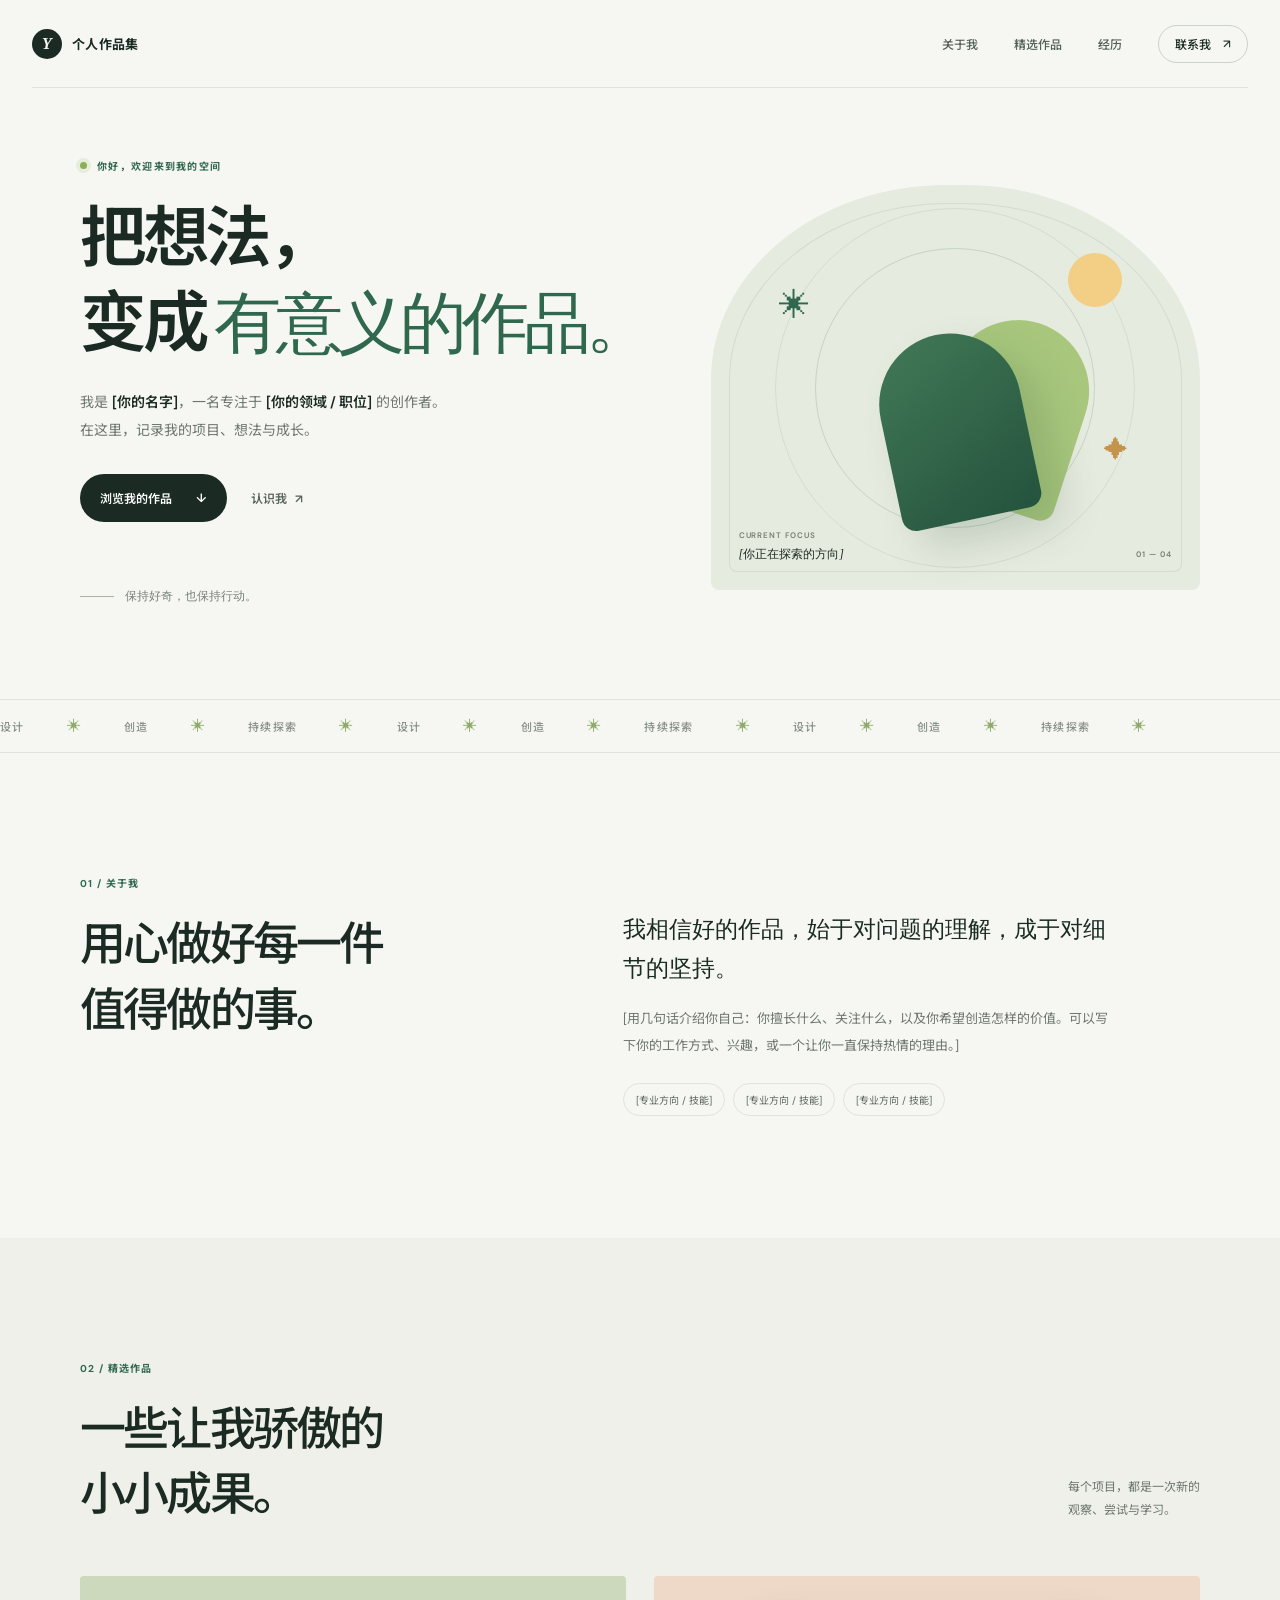
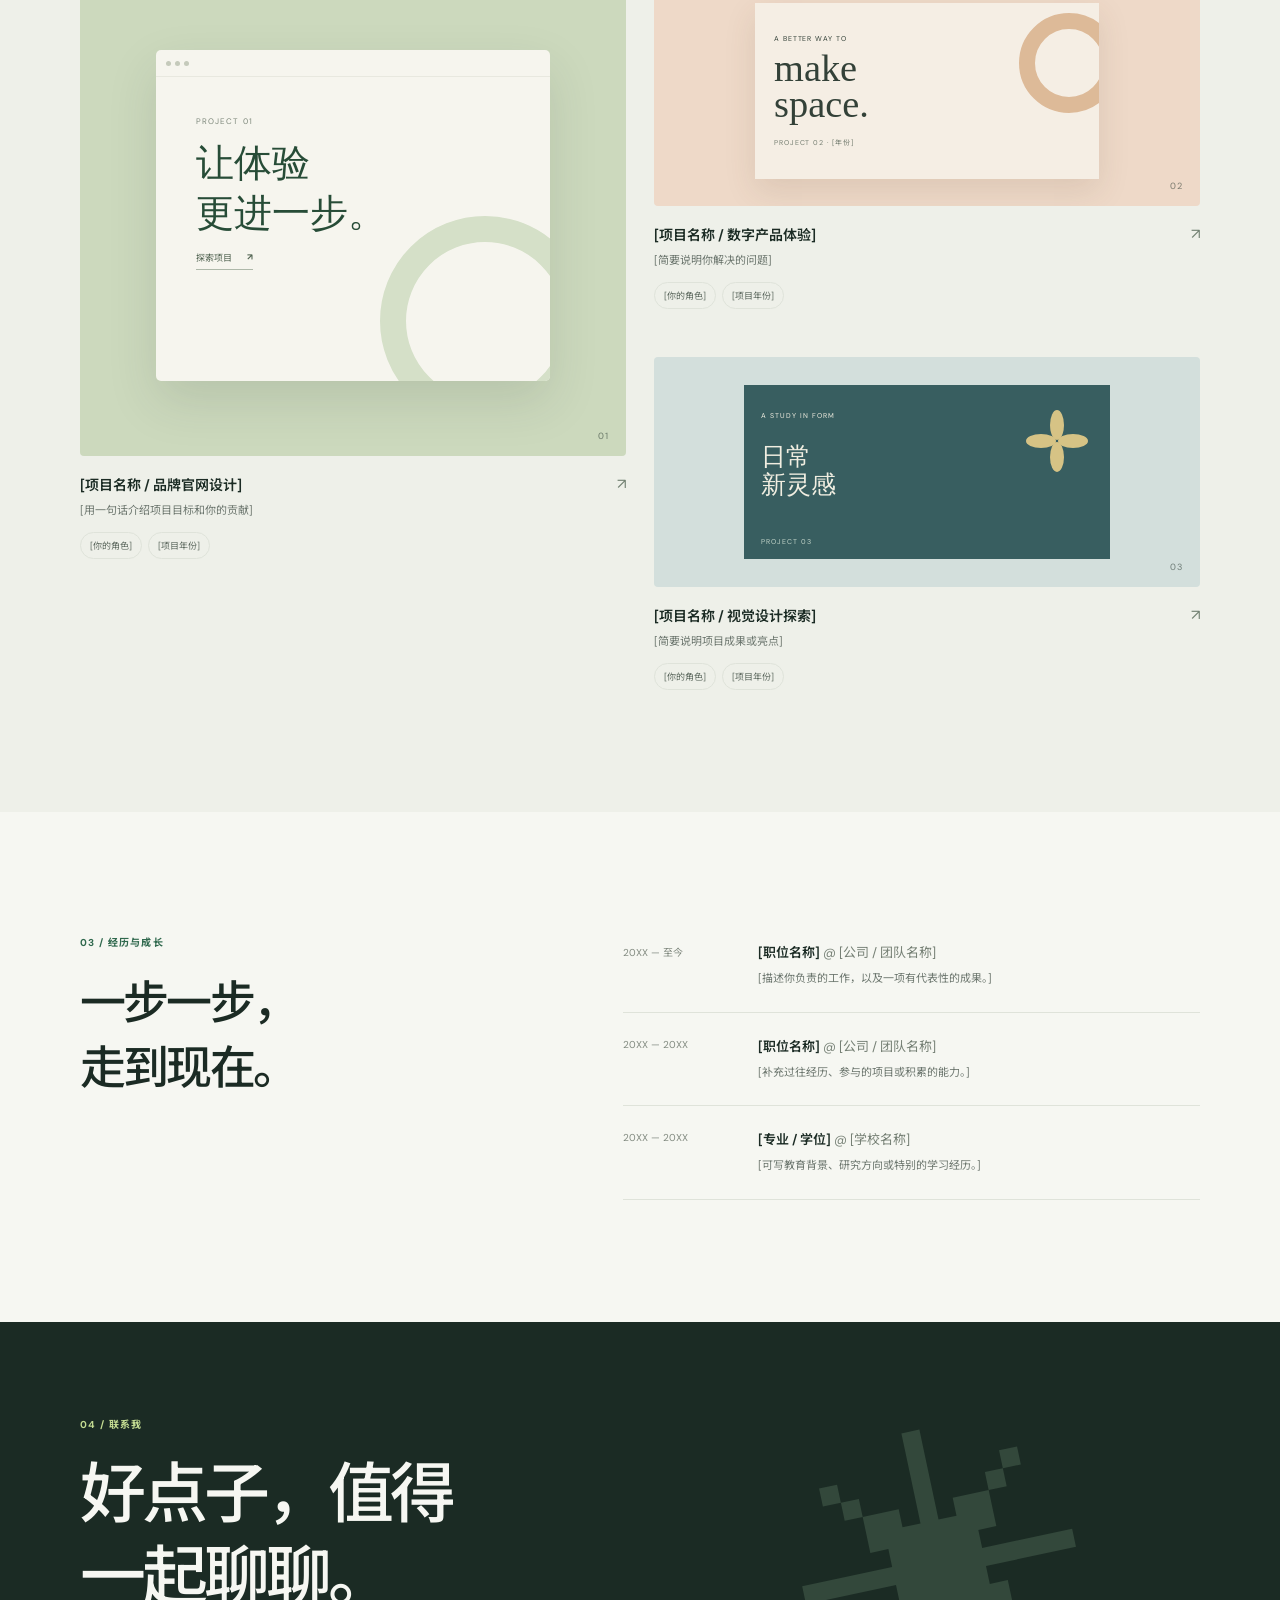
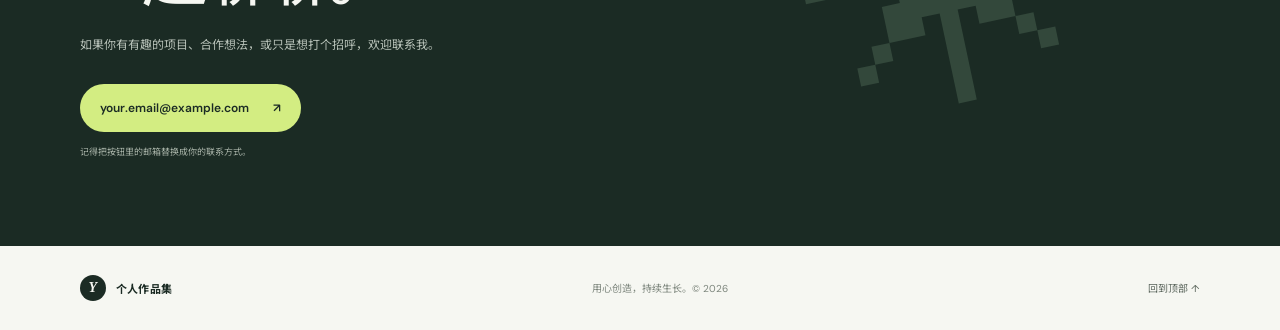
==== index.html @ 2027ef9f "Publish personal website" ====
<!doctype html>
<html lang="zh-CN">
  <head>
    <meta charset="UTF-8" />
    <meta name="viewport" content="width=device-width, initial-scale=1.0" />
    <meta
      name="description"
      content="个人简历与作品集，展示个人介绍、项目经历与联系方式。"
    />
    <meta name="theme-color" content="#f6f7f2" />
    <title>个人简历与作品集</title>
    <link rel="preconnect" href="https://fonts.googleapis.com" />
    <link rel="preconnect" href="https://fonts.gstatic.com" crossorigin />
    <link
      href="https://fonts.googleapis.com/css2?family=DM+Sans:wght@400;500;600;700&family=Noto+Sans+SC:wght@400;500;600;700;800&display=swap"
      rel="stylesheet"
    />
    <link rel="stylesheet" href="styles.css" />
    <script src="script.js" defer></script>
  </head>
  <body>
    <header class="site-header">
      <a class="wordmark" href="#home" aria-label="返回首页">
        <span class="wordmark-icon" aria-hidden="true">Y</span>
        <span>个人作品集</span>
      </a>

      <button
        class="menu-toggle"
        type="button"
        aria-label="打开导航菜单"
        aria-expanded="false"
        aria-controls="site-nav"
      >
        <span></span>
        <span></span>
      </button>

      <nav class="site-nav" id="site-nav" aria-label="主导航">
        <a href="#about">关于我</a>
        <a href="#work">精选作品</a>
        <a href="#experience">经历</a>
        <a class="nav-contact" href="#contact">联系我 <span aria-hidden="true">↗</span></a>
      </nav>
    </header>

    <main>
      <section class="hero section-wrap" id="home">
        <div class="hero-copy">
          <p class="eyebrow"><span class="status-dot"></span> 你好，欢迎来到我的空间</p>
          <h1>把想法，<br />变成 <span class="accent-text">有意义的作品。</span></h1>
          <p class="hero-description">
            我是 <strong>[你的名字]</strong>，一名专注于
            <strong>[你的领域 / 职位]</strong> 的创作者。<br class="desktop-break" />
            在这里，记录我的项目、想法与成长。
          </p>
          <div class="hero-actions">
            <a class="button button-primary" href="#work">
              浏览我的作品 <span aria-hidden="true">↓</span>
            </a>
            <a class="text-link" href="#about">认识我 <span aria-hidden="true">↗</span></a>
          </div>
          <div class="hero-note">
            <span class="note-line" aria-hidden="true"></span>
            <span>保持好奇，也保持行动。</span>
          </div>
        </div>

        <div class="hero-art" aria-label="抽象的绿色几何插画">
          <div class="art-orbit orbit-one"></div>
          <div class="art-orbit orbit-two"></div>
          <div class="art-sun"></div>
          <div class="art-shape shape-back"></div>
          <div class="art-shape shape-front"></div>
          <div class="art-spark spark-one">✳</div>
          <div class="art-spark spark-two">✦</div>
          <div class="art-caption">
            <span class="caption-label">CURRENT FOCUS</span>
            <span>[你正在探索的方向]</span>
          </div>
          <span class="art-index">01 — 04</span>
        </div>
      </section>

      <div class="marquee" aria-label="设计、创造、持续探索">
        <div class="marquee-track" aria-hidden="true">
          <span>设计</span><i>✳</i><span>创造</span><i>✳</i><span>持续探索</span><i>✳</i>
          <span>设计</span><i>✳</i><span>创造</span><i>✳</i><span>持续探索</span><i>✳</i>
          <span>设计</span><i>✳</i><span>创造</span><i>✳</i><span>持续探索</span><i>✳</i>
        </div>
      </div>

      <section class="about section-wrap section-spacing" id="about">
        <div class="section-heading">
          <p class="eyebrow">01 / 关于我</p>
          <h2>用心做好每一件<br />值得做的事。</h2>
        </div>
        <div class="about-content">
          <p class="about-lead">
            我相信好的作品，始于对问题的理解，成于对细节的坚持。
          </p>
          <p class="body-copy">
            [用几句话介绍你自己：你擅长什么、关注什么，以及你希望创造怎样的价值。可以写下你的工作方式、兴趣，或一个让你一直保持热情的理由。]
          </p>
          <div class="tag-list" aria-label="专业方向（请替换为你的技能）">
            <span>[专业方向 / 技能]</span>
            <span>[专业方向 / 技能]</span>
            <span>[专业方向 / 技能]</span>
          </div>
        </div>
      </section>

      <section class="work-section section-spacing" id="work">
        <div class="section-wrap">
          <div class="section-title-row">
            <div class="section-heading">
              <p class="eyebrow">02 / 精选作品</p>
              <h2>一些让我骄傲的<br />小小成果。</h2>
            </div>
            <p class="section-aside">每个项目，都是一次新的<br />观察、尝试与学习。</p>
          </div>

          <div class="project-grid">
            <article class="project-card project-card-large">
              <a class="project-visual visual-green" href="#contact" aria-label="联系我，了解项目一">
                <div class="visual-window">
                  <div class="window-bar"><span></span><span></span><span></span></div>
                  <div class="window-content">
                    <span class="visual-kicker">PROJECT 01</span>
                    <span class="visual-title">让体验<br />更进一步。</span>
                    <span class="visual-cta">探索项目 <b aria-hidden="true">↗</b></span>
                  </div>
                  <div class="visual-circle"></div>
                </div>
                <span class="visual-number">01</span>
              </a>
              <div class="project-info">
                <div>
                  <h3>[项目名称 / 品牌官网设计]</h3>
                  <p>[用一句话介绍项目目标和你的贡献]</p>
                </div>
                <span class="project-arrow" aria-hidden="true">↗</span>
              </div>
              <div class="project-tags"><span>[你的角色]</span><span>[项目年份]</span></div>
            </article>

            <article class="project-card">
              <a class="project-visual visual-peach" href="#contact" aria-label="联系我，了解项目二">
                <div class="poster">
                  <span class="poster-small">A BETTER WAY TO</span>
                  <span class="poster-title">make<br />space.</span>
                  <span class="poster-circle"></span>
                  <span class="poster-footer">PROJECT 02 · [年份]</span>
                </div>
                <span class="visual-number">02</span>
              </a>
              <div class="project-info">
                <div>
                  <h3>[项目名称 / 数字产品体验]</h3>
                  <p>[简要说明你解决的问题]</p>
                </div>
                <span class="project-arrow" aria-hidden="true">↗</span>
              </div>
              <div class="project-tags"><span>[你的角色]</span><span>[项目年份]</span></div>
            </article>

            <article class="project-card">
              <a class="project-visual visual-blue" href="#contact" aria-label="联系我，了解项目三">
                <div class="blue-card">
                  <span class="blue-label">A STUDY IN FORM</span>
                  <div class="blue-flower" aria-hidden="true"><i></i><i></i><i></i><i></i></div>
                  <span class="blue-title">日常<br />新灵感</span>
                  <span class="blue-footer">PROJECT 03</span>
                </div>
                <span class="visual-number">03</span>
              </a>
              <div class="project-info">
                <div>
                  <h3>[项目名称 / 视觉设计探索]</h3>
                  <p>[简要说明项目成果或亮点]</p>
                </div>
                <span class="project-arrow" aria-hidden="true">↗</span>
              </div>
              <div class="project-tags"><span>[你的角色]</span><span>[项目年份]</span></div>
            </article>
          </div>
        </div>
      </section>

      <section class="experience section-wrap section-spacing" id="experience">
        <div class="section-heading">
          <p class="eyebrow">03 / 经历与成长</p>
          <h2>一步一步，<br />走到现在。</h2>
        </div>
        <div class="timeline">
          <article class="timeline-item">
            <span class="timeline-date">20XX — 至今</span>
            <div>
              <h3>[职位名称] <span>@ [公司 / 团队名称]</span></h3>
              <p>[描述你负责的工作，以及一项有代表性的成果。]</p>
            </div>
          </article>
          <article class="timeline-item">
            <span class="timeline-date">20XX — 20XX</span>
            <div>
              <h3>[职位名称] <span>@ [公司 / 团队名称]</span></h3>
              <p>[补充过往经历、参与的项目或积累的能力。]</p>
            </div>
          </article>
          <article class="timeline-item">
            <span class="timeline-date">20XX — 20XX</span>
            <div>
              <h3>[专业 / 学位] <span>@ [学校名称]</span></h3>
              <p>[可写教育背景、研究方向或特别的学习经历。]</p>
            </div>
          </article>
        </div>
      </section>

      <section class="contact-section" id="contact">
        <div class="contact-inner section-wrap">
          <p class="eyebrow">04 / 联系我</p>
          <h2>好点子，值得<br />一起聊聊。</h2>
          <p>如果你有有趣的项目、合作想法，或只是想打个招呼，欢迎联系我。</p>
          <a class="button button-light" href="mailto:your.email@example.com">
            your.email@example.com <span aria-hidden="true">↗</span>
          </a>
          <span class="contact-note">记得把按钮里的邮箱替换成你的联系方式。</span>
          <div class="contact-decoration" aria-hidden="true">✳</div>
        </div>
      </section>
    </main>

    <footer class="site-footer section-wrap">
      <a class="wordmark footer-mark" href="#home">
        <span class="wordmark-icon" aria-hidden="true">Y</span>
        <span>个人作品集</span>
      </a>
      <span>用心创造，持续生长。<span id="current-year"></span></span>
      <a class="back-to-top" href="#home">回到顶部 ↑</a>
    </footer>
  </body>
</html>
---- styles.css ----
:root {
  color-scheme: light;
  --paper: #f6f7f2;
  --ink: #1b2b24;
  --muted: #6d776f;
  --green: #2f684d;
  --lime: #d3ed82;
  --line: #dfe3da;
  --serif: Georgia, "Noto Serif SC", serif;
  font-family: "DM Sans", "Noto Sans SC", sans-serif;
  font-synthesis: none;
  text-rendering: optimizeLegibility;
}

* {
  box-sizing: border-box;
}

html {
  scroll-behavior: smooth;
  scroll-padding-top: 88px;
}

body {
  min-width: 320px;
  margin: 0;
  background: var(--paper);
  color: var(--ink);
}

a {
  color: inherit;
  text-decoration: none;
}

button,
a {
  -webkit-tap-highlight-color: transparent;
}

button:focus-visible,
a:focus-visible {
  outline: 2px solid var(--green);
  outline-offset: 4px;
}

.section-wrap {
  width: min(1120px, calc(100% - 64px));
  margin-inline: auto;
}

.site-header {
  position: relative;
  z-index: 5;
  display: flex;
  width: min(1280px, calc(100% - 64px));
  height: 88px;
  align-items: center;
  justify-content: space-between;
  margin-inline: auto;
  border-bottom: 1px solid var(--line);
}

.wordmark {
  display: inline-flex;
  align-items: center;
  gap: 10px;
  font-size: 13px;
  font-weight: 700;
  letter-spacing: 0.02em;
}

.wordmark-icon {
  display: grid;
  width: 30px;
  height: 30px;
  place-items: center;
  border-radius: 50%;
  background: var(--ink);
  color: var(--paper);
  font-family: Georgia, serif;
  font-size: 16px;
  font-style: italic;
}

.site-nav {
  display: flex;
  align-items: center;
  gap: 36px;
  color: #536057;
  font-size: 12px;
  font-weight: 500;
}

.site-nav a,
.text-link,
.back-to-top {
  transition: color 180ms ease;
}

.site-nav a:hover,
.text-link:hover,
.back-to-top:hover {
  color: var(--green);
}

.site-nav .nav-contact {
  display: inline-flex;
  min-height: 38px;
  align-items: center;
  gap: 12px;
  padding: 0 16px;
  border: 1px solid #cbd2c8;
  border-radius: 30px;
  color: var(--ink);
}

.menu-toggle {
  display: none;
}

.hero {
  display: grid;
  min-height: 585px;
  grid-template-columns: 1.08fr 0.92fr;
  align-items: center;
  gap: 56px;
  padding-block: 70px 82px;
}

.hero-copy {
  padding-bottom: 12px;
}

.eyebrow {
  display: flex;
  align-items: center;
  gap: 10px;
  margin: 0 0 23px;
  color: var(--green);
  font-size: 10px;
  font-weight: 700;
  letter-spacing: 0.13em;
  text-transform: uppercase;
}

.status-dot {
  width: 7px;
  height: 7px;
  border-radius: 50%;
  background: #8caf54;
  box-shadow: 0 0 0 4px #e6edda;
}

h1,
h2,
h3,
p {
  margin-top: 0;
}

.hero h1 {
  margin-bottom: 22px;
  font-size: clamp(42px, 5.2vw, 68px);
  font-weight: 600;
  letter-spacing: -0.065em;
  line-height: 1.28;
}

.accent-text {
  color: var(--green);
  font-family: var(--serif);
  font-weight: 400;
  letter-spacing: -0.075em;
}

.hero-description {
  max-width: 475px;
  margin-bottom: 30px;
  color: var(--muted);
  font-size: 14px;
  line-height: 2;
}

.hero-description strong {
  color: var(--ink);
  font-weight: 600;
}

.hero-actions {
  display: flex;
  align-items: center;
  gap: 24px;
}

.button {
  display: inline-flex;
  min-height: 48px;
  align-items: center;
  justify-content: center;
  gap: 24px;
  padding: 0 20px;
  border-radius: 30px;
  font-size: 12px;
  font-weight: 600;
  transition: transform 180ms ease, background 180ms ease;
}

.button:hover {
  transform: translateY(-2px);
}

.button-primary {
  background: var(--ink);
  color: white;
}

.button-primary:hover {
  background: var(--green);
}

.text-link {
  color: #59645b;
  font-size: 12px;
  font-weight: 600;
}

.text-link span {
  padding-left: 5px;
}

.hero-note {
  display: flex;
  align-items: center;
  gap: 11px;
  margin-top: 66px;
  color: #798279;
  font-family: var(--serif);
  font-size: 12px;
  font-style: italic;
}

.note-line {
  width: 34px;
  height: 1px;
  background: #a7b49e;
}

.hero-art {
  position: relative;
  min-height: 405px;
  overflow: hidden;
  border-radius: 48% 48% 8px 8px;
  background: #e6ebdf;
  isolation: isolate;
}

.hero-art::before {
  position: absolute;
  z-index: -1;
  inset: 18px;
  border: 1px solid rgb(47 104 77 / 11%);
  border-radius: inherit;
  content: "";
}

.art-orbit {
  position: absolute;
  top: 50%;
  left: 50%;
  width: 280px;
  height: 280px;
  border: 1px solid rgb(47 104 77 / 18%);
  border-radius: 50%;
  transform: translate(-50%, -50%);
}

.orbit-two {
  width: 360px;
  height: 360px;
  border-color: rgb(47 104 77 / 10%);
}

.art-sun {
  position: absolute;
  top: 68px;
  right: 78px;
  width: 54px;
  height: 54px;
  border-radius: 50%;
  background: #f3cf86;
}

.art-shape {
  position: absolute;
  bottom: 69px;
  left: 50%;
  width: 142px;
  height: 188px;
  border-radius: 80px 80px 16px 16px;
  transform: translateX(-50%) rotate(-12deg);
}

.shape-back {
  bottom: 83px;
  margin-left: 56px;
  background: #a8c77d;
  transform: translateX(-50%) rotate(18deg);
}

.shape-front {
  background: linear-gradient(150deg, #427957, #24533d);
  box-shadow: 18px 22px 40px rgb(34 73 52 / 18%);
}

.art-spark {
  position: absolute;
  color: var(--green);
  font-size: 31px;
}

.spark-one {
  top: 100px;
  left: 68px;
}

.spark-two {
  right: 72px;
  bottom: 125px;
  color: #c4934c;
  font-size: 24px;
}

.art-caption {
  position: absolute;
  bottom: 27px;
  left: 28px;
  display: grid;
  gap: 6px;
  color: var(--ink);
  font-family: var(--serif);
  font-size: 12px;
  font-style: italic;
}

.caption-label,
.art-index {
  color: #738071;
  font-family: "DM Sans", "Noto Sans SC", sans-serif;
  font-size: 8px;
  font-style: normal;
  font-weight: 600;
  letter-spacing: 0.12em;
}

.art-index {
  position: absolute;
  right: 28px;
  bottom: 31px;
}

.marquee {
  overflow: hidden;
  border-block: 1px solid var(--line);
}

.marquee-track {
  display: flex;
  width: max-content;
  align-items: center;
  gap: 42px;
  padding-block: 17px;
  animation: drift 32s linear infinite;
  color: #879086;
  font-size: 11px;
  font-weight: 500;
  letter-spacing: 0.12em;
}

.marquee-track i {
  color: #8da969;
  font-size: 14px;
  font-style: normal;
}

@keyframes drift {
  to {
    transform: translateX(-33.333%);
  }
}

.section-spacing {
  padding-block: 122px;
}

.about,
.section-title-row,
.experience {
  display: grid;
  grid-template-columns: 0.9fr 1.1fr;
  gap: 70px;
}

.section-heading .eyebrow {
  margin-bottom: 22px;
}

.section-heading h2,
.contact-inner h2 {
  margin-bottom: 0;
  font-size: clamp(32px, 3.8vw, 46px);
  font-weight: 500;
  letter-spacing: -0.06em;
  line-height: 1.42;
}

.about-content {
  padding-top: 35px;
}

.about-lead {
  max-width: 490px;
  margin-bottom: 16px;
  font-family: var(--serif);
  font-size: 23px;
  line-height: 1.7;
}

.body-copy {
  max-width: 490px;
  margin-bottom: 24px;
  color: var(--muted);
  font-size: 13px;
  line-height: 2.1;
}

.tag-list,
.project-tags {
  display: flex;
  flex-wrap: wrap;
  gap: 8px;
}

.tag-list span,
.project-tags span {
  padding: 8px 12px;
  border: 1px solid #dfe3da;
  border-radius: 30px;
  color: #5d695f;
  font-size: 10px;
}

.work-section {
  background: #eef0e9;
}

.section-title-row {
  align-items: end;
  margin-bottom: 48px;
}

.section-aside {
  justify-self: end;
  margin: 0 0 6px;
  color: var(--muted);
  font-size: 12px;
  line-height: 1.9;
}

.project-grid {
  display: grid;
  grid-template-columns: 1fr 1fr;
  gap: 48px 28px;
}

.project-card-large {
  grid-row: span 2;
}

.project-visual {
  position: relative;
  display: grid;
  min-height: 230px;
  overflow: hidden;
  place-items: center;
  border-radius: 4px;
  transition: transform 250ms ease;
}

.project-card-large .project-visual {
  min-height: 480px;
}

.project-visual:hover {
  transform: translateY(-4px);
}

.visual-green {
  background: #ccd9bd;
}

.visual-window {
  position: relative;
  width: 72%;
  height: 69%;
  overflow: hidden;
  border-radius: 5px;
  background: #f6f5ee;
  box-shadow: 0 20px 50px rgb(36 57 43 / 13%);
}

.window-bar {
  display: flex;
  height: 27px;
  align-items: center;
  gap: 4px;
  padding-left: 10px;
  border-bottom: 1px solid #e8e8df;
}

.window-bar span {
  width: 5px;
  height: 5px;
  border-radius: 50%;
  background: #c5cabb;
}

.window-content {
  position: absolute;
  z-index: 1;
  top: 20%;
  left: 10%;
  display: grid;
  gap: 13px;
}

.visual-kicker {
  color: #7e887b;
  font-size: 8px;
  letter-spacing: 0.14em;
}

.visual-title {
  color: #274c37;
  font-family: var(--serif);
  font-size: clamp(25px, 3vw, 40px);
  line-height: 1.28;
}

.visual-cta {
  display: inline-flex;
  width: max-content;
  align-items: center;
  gap: 15px;
  padding-bottom: 5px;
  border-bottom: 1px solid #aeb8a9;
  color: #526452;
  font-size: 9px;
}

.visual-circle {
  position: absolute;
  right: -40px;
  bottom: -45px;
  width: 210px;
  height: 210px;
  border: 26px solid #d5e0c8;
  border-radius: 50%;
}

.visual-number {
  position: absolute;
  right: 17px;
  bottom: 14px;
  color: rgb(27 43 36 / 55%);
  font-size: 9px;
  letter-spacing: 0.1em;
}

.visual-peach {
  background: #eed9c8;
}

.poster {
  position: relative;
  display: flex;
  width: 63%;
  min-height: 176px;
  flex-direction: column;
  justify-content: center;
  overflow: hidden;
  padding: 19px;
  background: #f5eee4;
  color: #334138;
  box-shadow: 0 12px 30px rgb(91 64 40 / 12%);
}

.poster-small,
.poster-footer {
  z-index: 1;
  font-size: 7px;
  letter-spacing: 0.13em;
}

.poster-title {
  z-index: 1;
  margin-top: 8px;
  font-family: var(--serif);
  font-size: clamp(28px, 3vw, 40px);
  line-height: 0.92;
}

.poster-footer {
  margin-top: 15px;
  color: #747d70;
}

.poster-circle {
  position: absolute;
  top: 10px;
  right: -20px;
  width: 100px;
  height: 100px;
  border: 16px solid #d6aa81;
  border-radius: 50%;
  opacity: 0.76;
}

.visual-blue {
  background: #d3dfdc;
}

.blue-card {
  position: relative;
  width: 67%;
  min-height: 174px;
  overflow: hidden;
  padding: 17px;
  background: #385e60;
  color: #f1eee1;
}

.blue-label,
.blue-footer {
  position: relative;
  z-index: 1;
  font-size: 7px;
  letter-spacing: 0.14em;
}

.blue-title {
  position: relative;
  z-index: 1;
  display: block;
  margin-top: 20px;
  font-family: var(--serif);
  font-size: 25px;
  line-height: 1.14;
}

.blue-footer {
  position: absolute;
  bottom: 13px;
  left: 17px;
  color: #c3d5ca;
}

.blue-flower {
  position: absolute;
  top: 25px;
  right: 22px;
  width: 62px;
  height: 62px;
  animation: turn 25s linear infinite;
}

.blue-flower i {
  position: absolute;
  top: 0;
  left: 24px;
  width: 14px;
  height: 30px;
  border-radius: 50%;
  background: #d6c385;
  transform-origin: 7px 31px;
}

.blue-flower i:nth-child(2) {
  transform: rotate(90deg);
}

.blue-flower i:nth-child(3) {
  transform: rotate(180deg);
}

.blue-flower i:nth-child(4) {
  transform: rotate(270deg);
}

@keyframes turn {
  to {
    transform: rotate(360deg);
  }
}

.project-info {
  display: flex;
  align-items: flex-start;
  justify-content: space-between;
  gap: 18px;
  padding-top: 18px;
}

.project-info h3 {
  margin-bottom: 7px;
  font-size: 14px;
  font-weight: 600;
}

.project-info p {
  margin-bottom: 0;
  color: var(--muted);
  font-size: 11px;
}

.project-arrow {
  color: #718071;
  font-size: 15px;
}

.project-tags {
  gap: 6px;
  margin-top: 15px;
}

.project-tags span {
  padding: 6px 9px;
  font-size: 9px;
}

.experience {
  align-items: start;
}

.timeline {
  padding-top: 8px;
}

.timeline-item {
  display: grid;
  grid-template-columns: 115px 1fr;
  gap: 20px;
  padding: 23px 0;
  border-bottom: 1px solid var(--line);
}

.timeline-item:first-child {
  padding-top: 0;
}

.timeline-date {
  padding-top: 2px;
  color: #80897f;
  font-size: 10px;
}

.timeline-item h3 {
  margin-bottom: 8px;
  font-size: 13px;
  font-weight: 600;
}

.timeline-item h3 span {
  color: #768075;
  font-weight: 400;
}

.timeline-item p {
  margin-bottom: 0;
  color: var(--muted);
  font-size: 11px;
  line-height: 1.8;
}

.contact-section {
  overflow: hidden;
  background: var(--ink);
  color: #f6f7f2;
}

.contact-inner {
  position: relative;
  padding-block: 94px 88px;
}

.contact-inner .eyebrow {
  color: #c4dc92;
}

.contact-inner h2 {
  margin-bottom: 16px;
  font-size: clamp(42px, 5.5vw, 66px);
  line-height: 1.25;
}

.contact-inner > p:not(.eyebrow) {
  margin-bottom: 27px;
  color: #b6c0b7;
  font-size: 12px;
  line-height: 1.8;
}

.button-light {
  background: var(--lime);
  color: var(--ink);
}

.button-light:hover {
  background: #e0f2a4;
}

.contact-note {
  display: block;
  margin-top: 13px;
  color: #a7b2a7;
  font-size: 9px;
}

.contact-decoration {
  position: absolute;
  top: 50%;
  right: 9%;
  color: #33483b;
  font-size: clamp(150px, 23vw, 300px);
  line-height: 1;
  transform: translateY(-50%) rotate(-12deg);
}

.site-footer {
  display: flex;
  min-height: 84px;
  align-items: center;
  justify-content: space-between;
  gap: 18px;
  color: #7c857c;
  font-size: 10px;
}

.footer-mark {
  color: var(--ink);
  font-size: 11px;
}

.footer-mark .wordmark-icon {
  width: 26px;
  height: 26px;
  font-size: 14px;
}

.back-to-top {
  color: #59645b;
}

@media (max-width: 800px) {
  .section-wrap {
    width: min(100% - 48px, 620px);
  }

  .site-header {
    width: calc(100% - 48px);
    height: 72px;
  }

  .site-nav {
    gap: 20px;
  }

  .hero {
    min-height: 500px;
    grid-template-columns: 1fr 0.78fr;
    gap: 25px;
    padding-block: 60px;
  }

  .hero-art {
    min-height: 340px;
  }

  .art-shape {
    bottom: 65px;
    width: 110px;
    height: 150px;
  }

  .shape-back {
    bottom: 78px;
  }

  .art-sun {
    top: 65px;
    right: 42px;
    width: 42px;
    height: 42px;
  }

  .about,
  .section-title-row,
  .experience {
    gap: 40px;
  }

  .section-spacing {
    padding-block: 90px;
  }

  .project-grid {
    gap: 36px 20px;
  }

  .project-card-large .project-visual {
    min-height: 400px;
  }

  .timeline-item {
    grid-template-columns: 93px 1fr;
    gap: 14px;
  }
}

@media (max-width: 600px) {
  html {
    scroll-padding-top: 72px;
  }

  .section-wrap {
    width: calc(100% - 40px);
  }

  .site-header {
    width: calc(100% - 40px);
    height: 68px;
  }

  .menu-toggle {
    display: grid;
    width: 42px;
    height: 42px;
    align-content: center;
    justify-items: center;
    gap: 5px;
    border: 1px solid var(--line);
    border-radius: 50%;
    background: transparent;
    cursor: pointer;
  }

  .menu-toggle span {
    width: 15px;
    height: 1px;
    background: var(--ink);
    transition: transform 180ms ease;
  }

  .menu-toggle[aria-expanded="true"] span:first-child {
    transform: translateY(3px) rotate(45deg);
  }

  .menu-toggle[aria-expanded="true"] span:last-child {
    transform: translateY(-3px) rotate(-45deg);
  }

  .site-nav {
    position: absolute;
    top: 58px;
    right: 0;
    left: 0;
    display: none;
    align-items: stretch;
    gap: 0;
    padding: 8px 16px;
    border: 1px solid var(--line);
    border-radius: 12px;
    background: var(--paper);
    box-shadow: 0 12px 24px rgb(27 43 36 / 8%);
  }

  .site-nav.is-open {
    display: grid;
  }

  .site-nav a {
    padding: 13px 4px;
  }

  .site-nav .nav-contact {
    justify-content: space-between;
    margin: 5px 0;
    padding: 10px 12px;
  }

  .hero {
    grid-template-columns: 1fr;
    gap: 36px;
    padding-block: 62px 56px;
  }

  .hero h1 {
    font-size: clamp(42px, 12vw, 58px);
  }

  .hero-description {
    font-size: 13px;
  }

  .desktop-break {
    display: none;
  }

  .hero-note {
    margin-top: 38px;
  }

  .hero-art {
    min-height: 350px;
  }

  .art-shape {
    width: 120px;
    height: 160px;
  }

  .marquee-track {
    gap: 25px;
    padding-block: 15px;
  }

  .section-spacing {
    padding-block: 74px;
  }

  .about,
  .section-title-row,
  .experience {
    grid-template-columns: 1fr;
    gap: 28px;
  }

  .section-heading h2 {
    font-size: 37px;
  }

  .about-content {
    padding-top: 0;
  }

  .about-lead {
    font-size: 20px;
  }

  .section-title-row {
    align-items: start;
    margin-bottom: 34px;
  }

  .section-aside {
    justify-self: start;
    margin-top: -14px;
  }

  .project-grid {
    grid-template-columns: 1fr;
    gap: 34px;
  }

  .project-card-large {
    grid-row: auto;
  }

  .project-visual,
  .project-card-large .project-visual {
    min-height: 280px;
  }

  .visual-window {
    width: 75%;
    height: 72%;
  }

  .visual-title {
    font-size: 34px;
  }

  .poster {
    width: 58%;
    min-height: 210px;
  }

  .poster-title {
    font-size: 42px;
  }

  .blue-card {
    width: 65%;
    min-height: 205px;
  }

  .blue-title {
    font-size: 30px;
  }

  .experience {
    gap: 34px;
  }

  .timeline-item {
    grid-template-columns: 1fr;
    gap: 9px;
    padding-block: 18px;
  }

  .timeline-item:first-child {
    padding-top: 0;
  }

  .contact-inner {
    padding-block: 76px;
  }

  .contact-decoration {
    top: auto;
    right: -10px;
    bottom: 1px;
    font-size: 160px;
    transform: none;
  }

  .contact-inner > p:not(.eyebrow) {
    max-width: 300px;
  }

  .site-footer {
    min-height: 100px;
    flex-wrap: wrap;
    justify-content: space-between;
    padding-block: 18px;
  }

  .site-footer > span {
    order: 1;
    width: 100%;
  }
}

@media (prefers-reduced-motion: reduce) {
  *,
  *::before,
  *::after {
    scroll-behavior: auto !important;
    animation-duration: 0.01ms !important;
    animation-iteration-count: 1 !important;
    transition-duration: 0.01ms !important;
  }
}
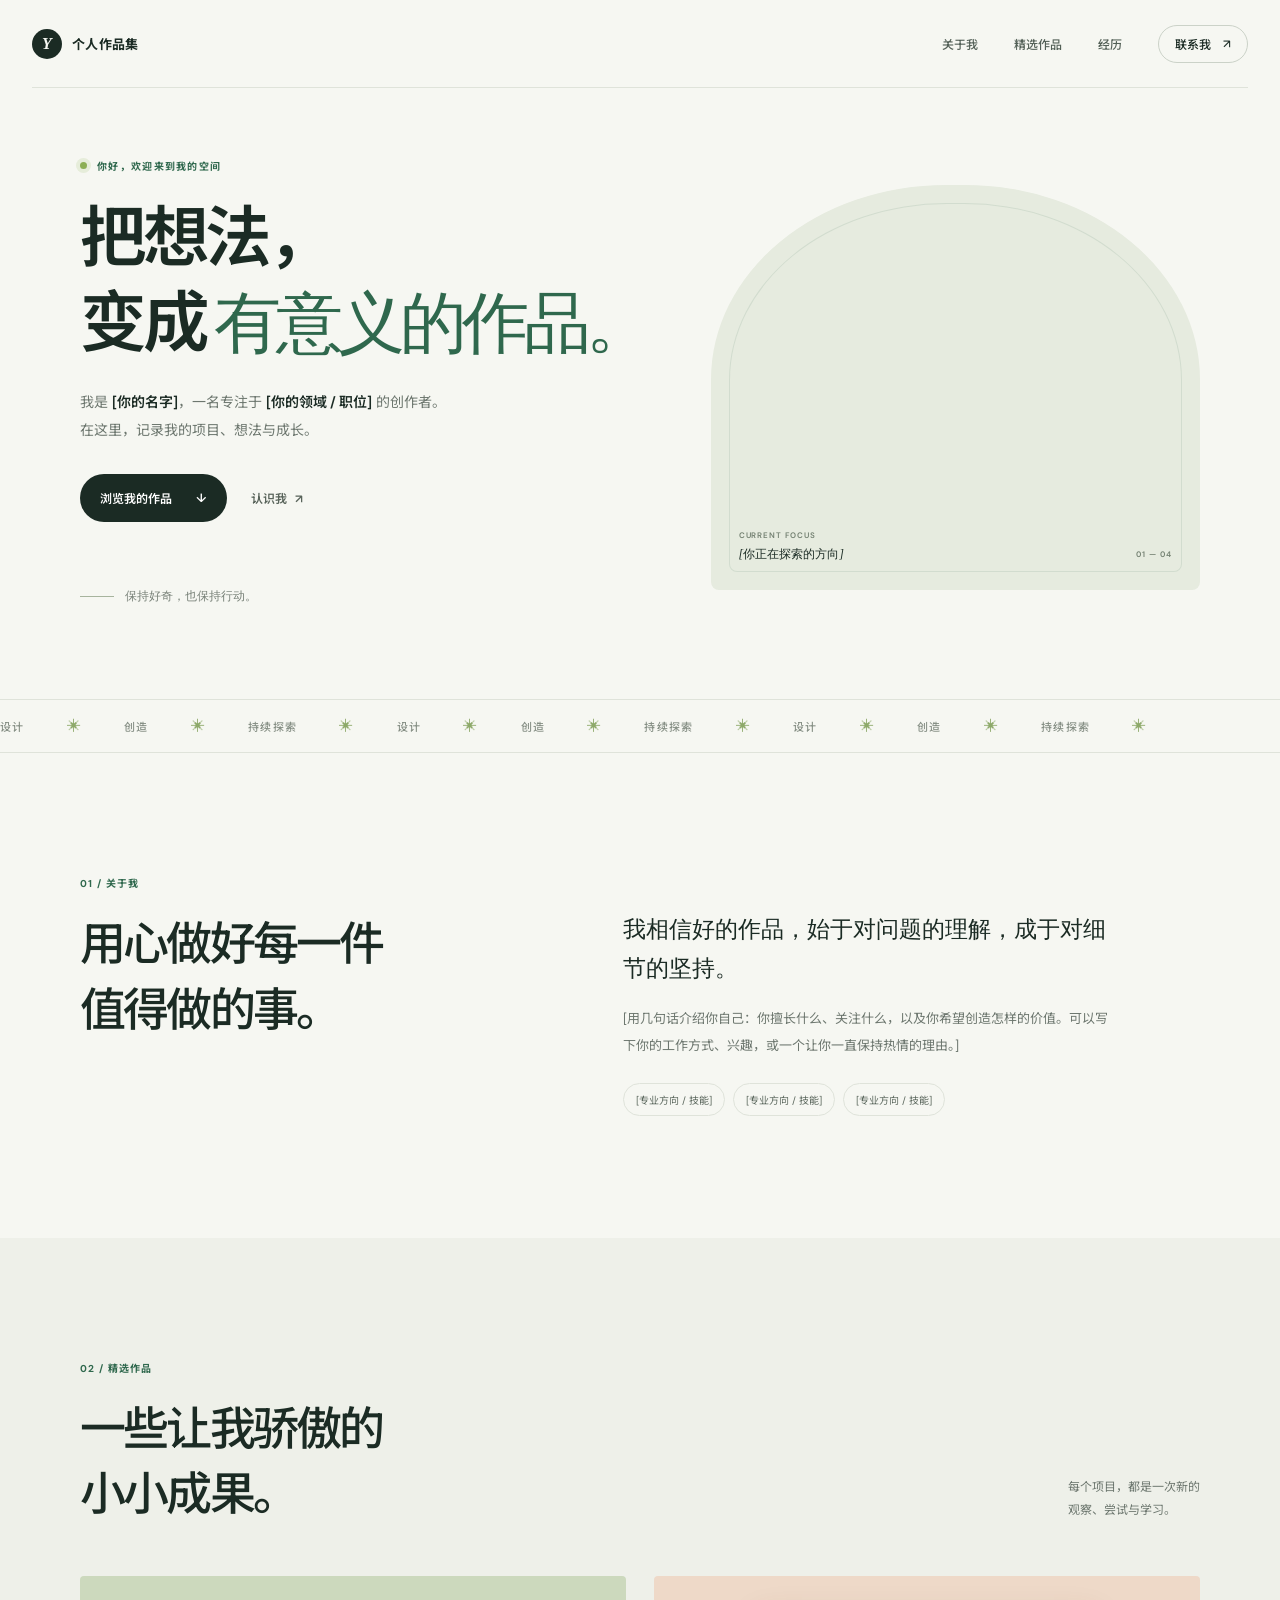
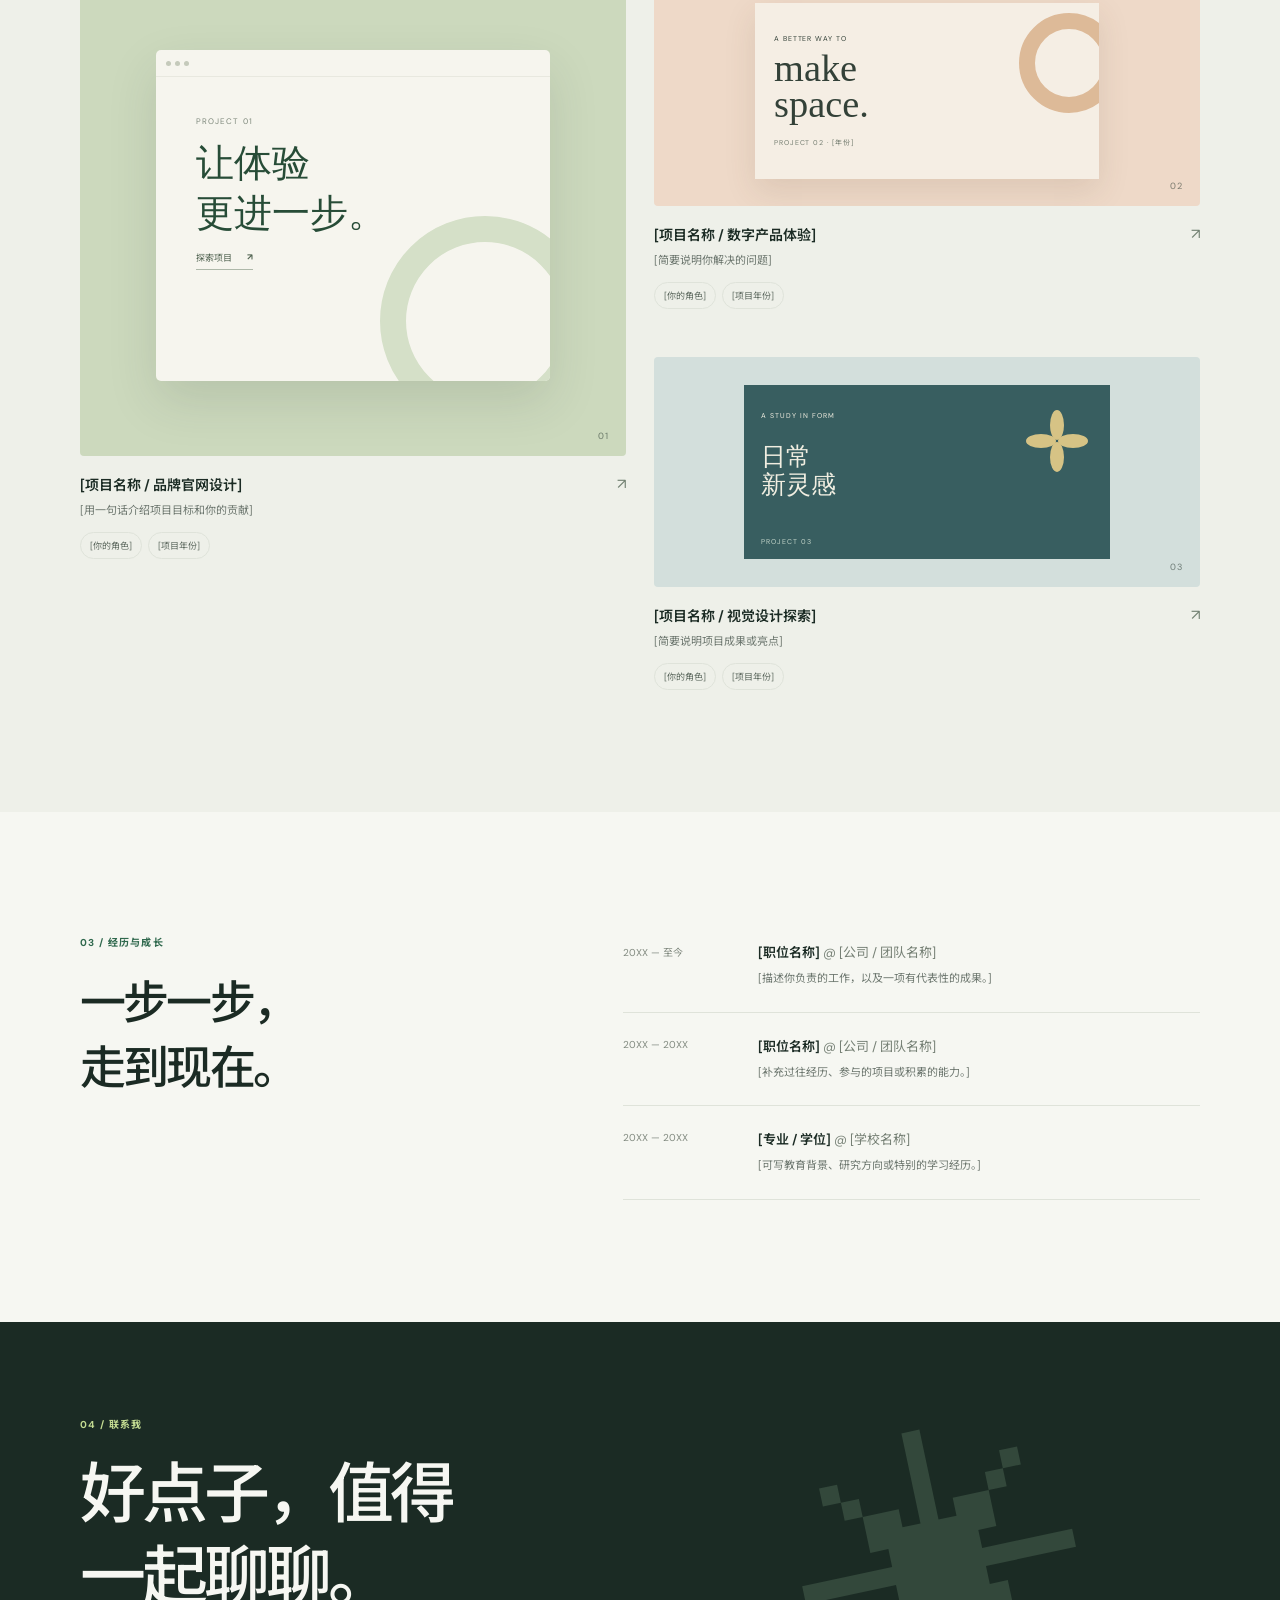
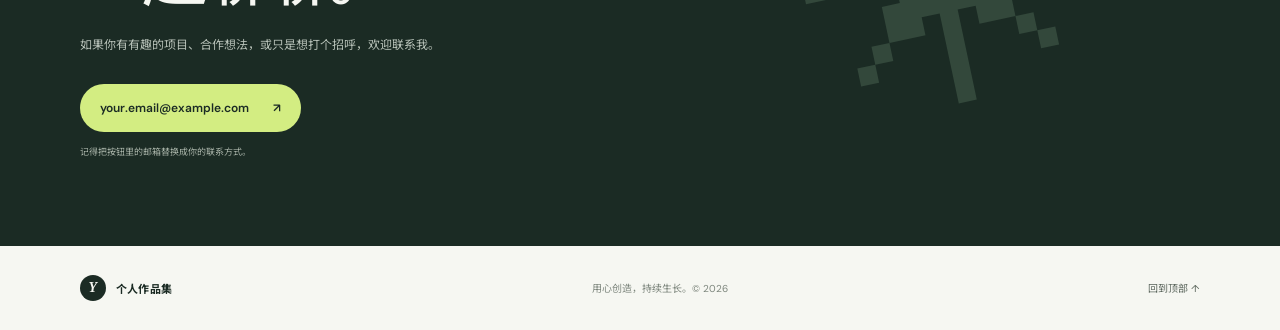
==== commit 5e4b10f8: "Refresh portfolio visual design" ====
--- a/index.html
+++ b/index.html
@@ -7,7 +7,7 @@
       name="description"
       content="个人简历与作品集，展示个人介绍、项目经历与联系方式。"
     />
-    <meta name="theme-color" content="#f6f7f2" />
+    <meta name="theme-color" content="#000000" />
     <title>个人简历与作品集</title>
     <link rel="preconnect" href="https://fonts.googleapis.com" />
     <link rel="preconnect" href="https://fonts.gstatic.com" crossorigin />
@@ -66,14 +66,9 @@
           </div>
         </div>
 
-        <div class="hero-art" aria-label="抽象的绿色几何插画">
-          <div class="art-orbit orbit-one"></div>
-          <div class="art-orbit orbit-two"></div>
-          <div class="art-sun"></div>
-          <div class="art-shape shape-back"></div>
-          <div class="art-shape shape-front"></div>
-          <div class="art-spark spark-one">✳</div>
-          <div class="art-spark spark-two">✦</div>
+        <div class="hero-art" aria-label="由彩色粒子组成的抽象星云">
+          <canvas id="constellation-canvas" aria-hidden="true"></canvas>
+          <div class="art-glow" aria-hidden="true"></div>
           <div class="art-caption">
             <span class="caption-label">CURRENT FOCUS</span>
             <span>[你正在探索的方向]</span>
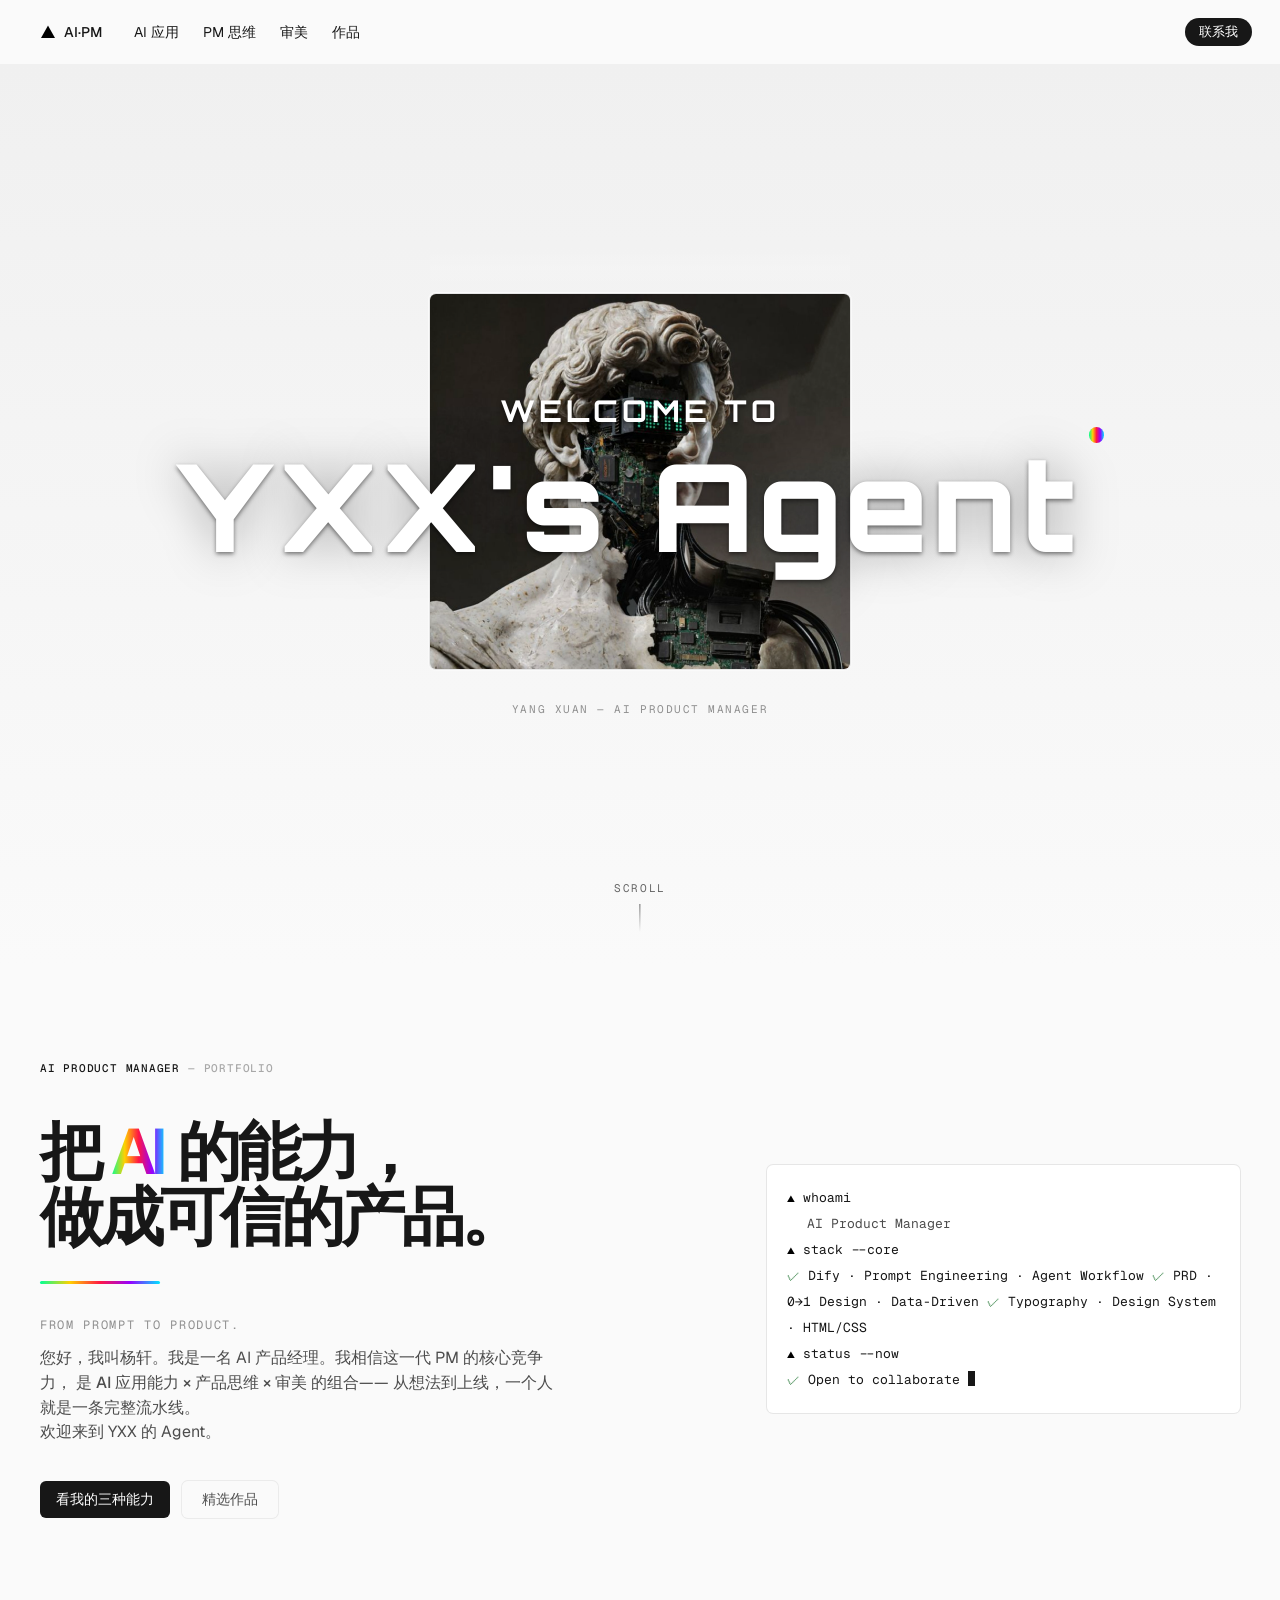
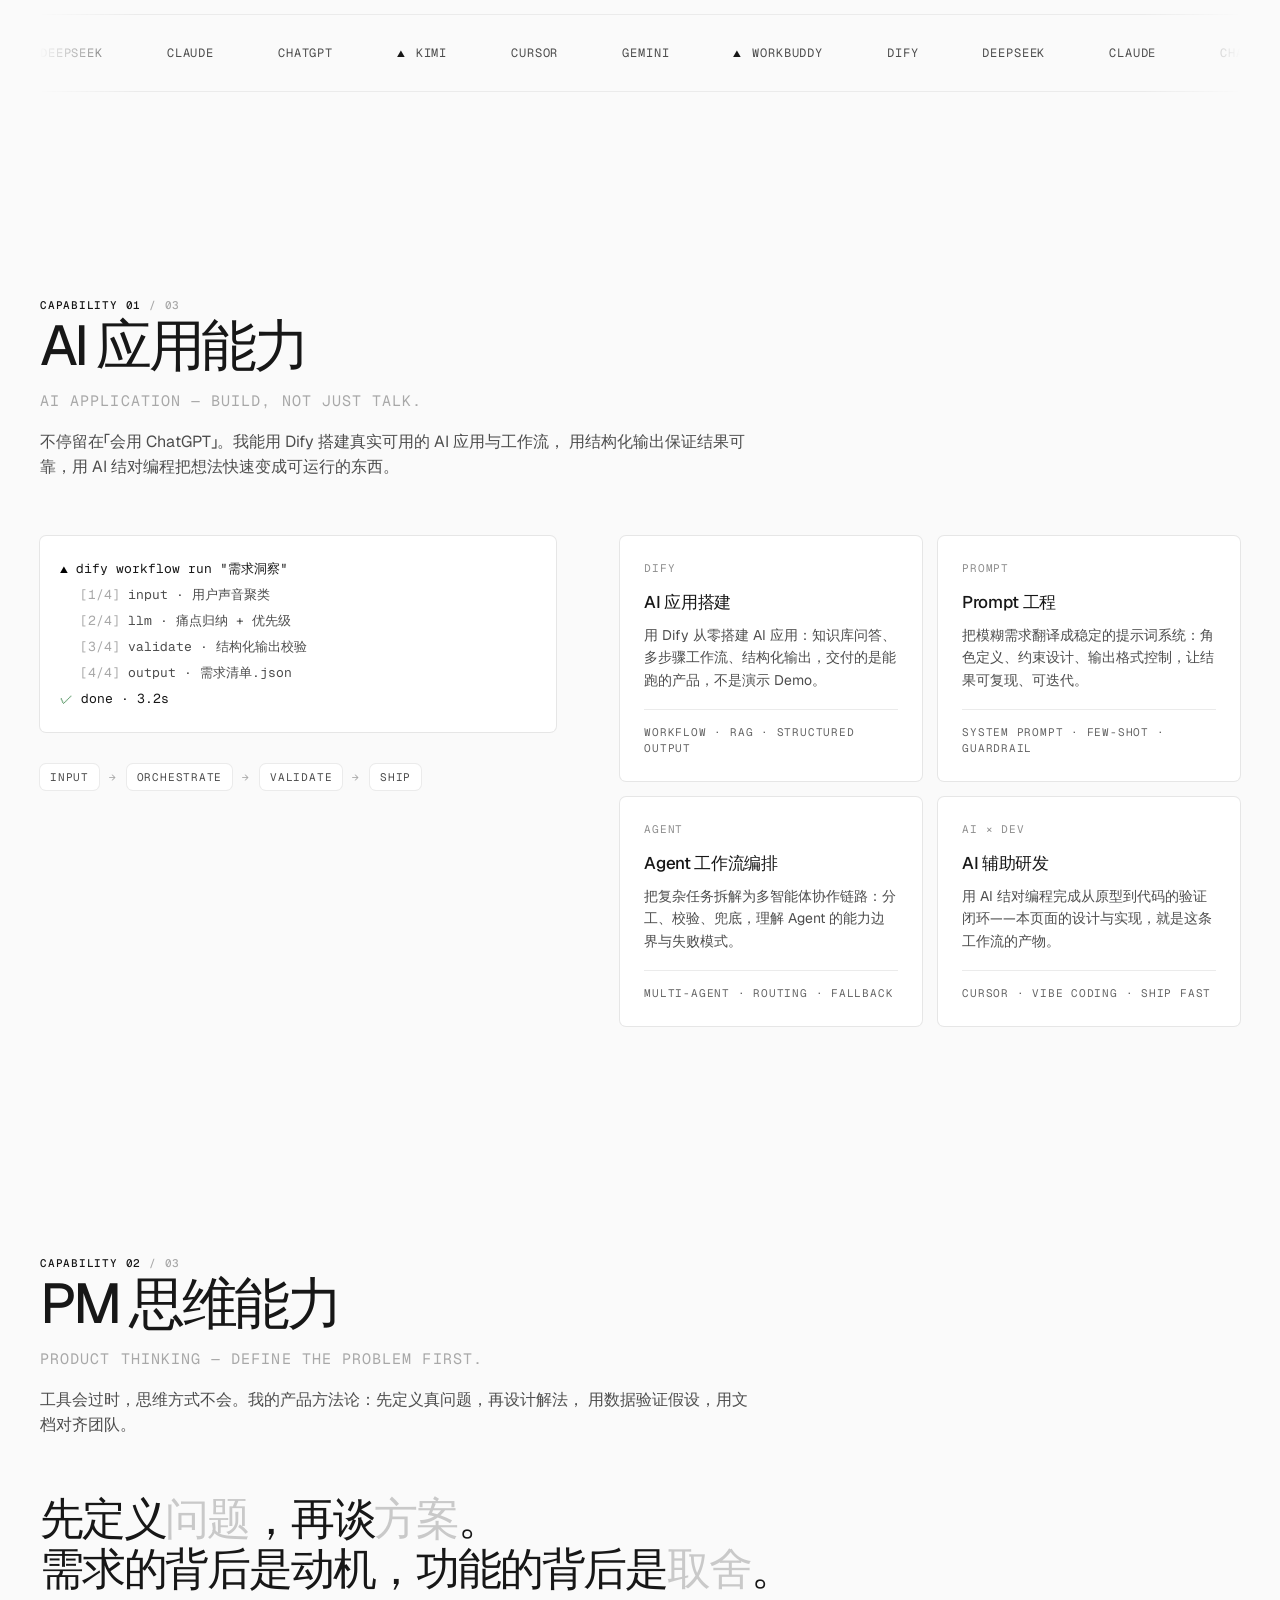
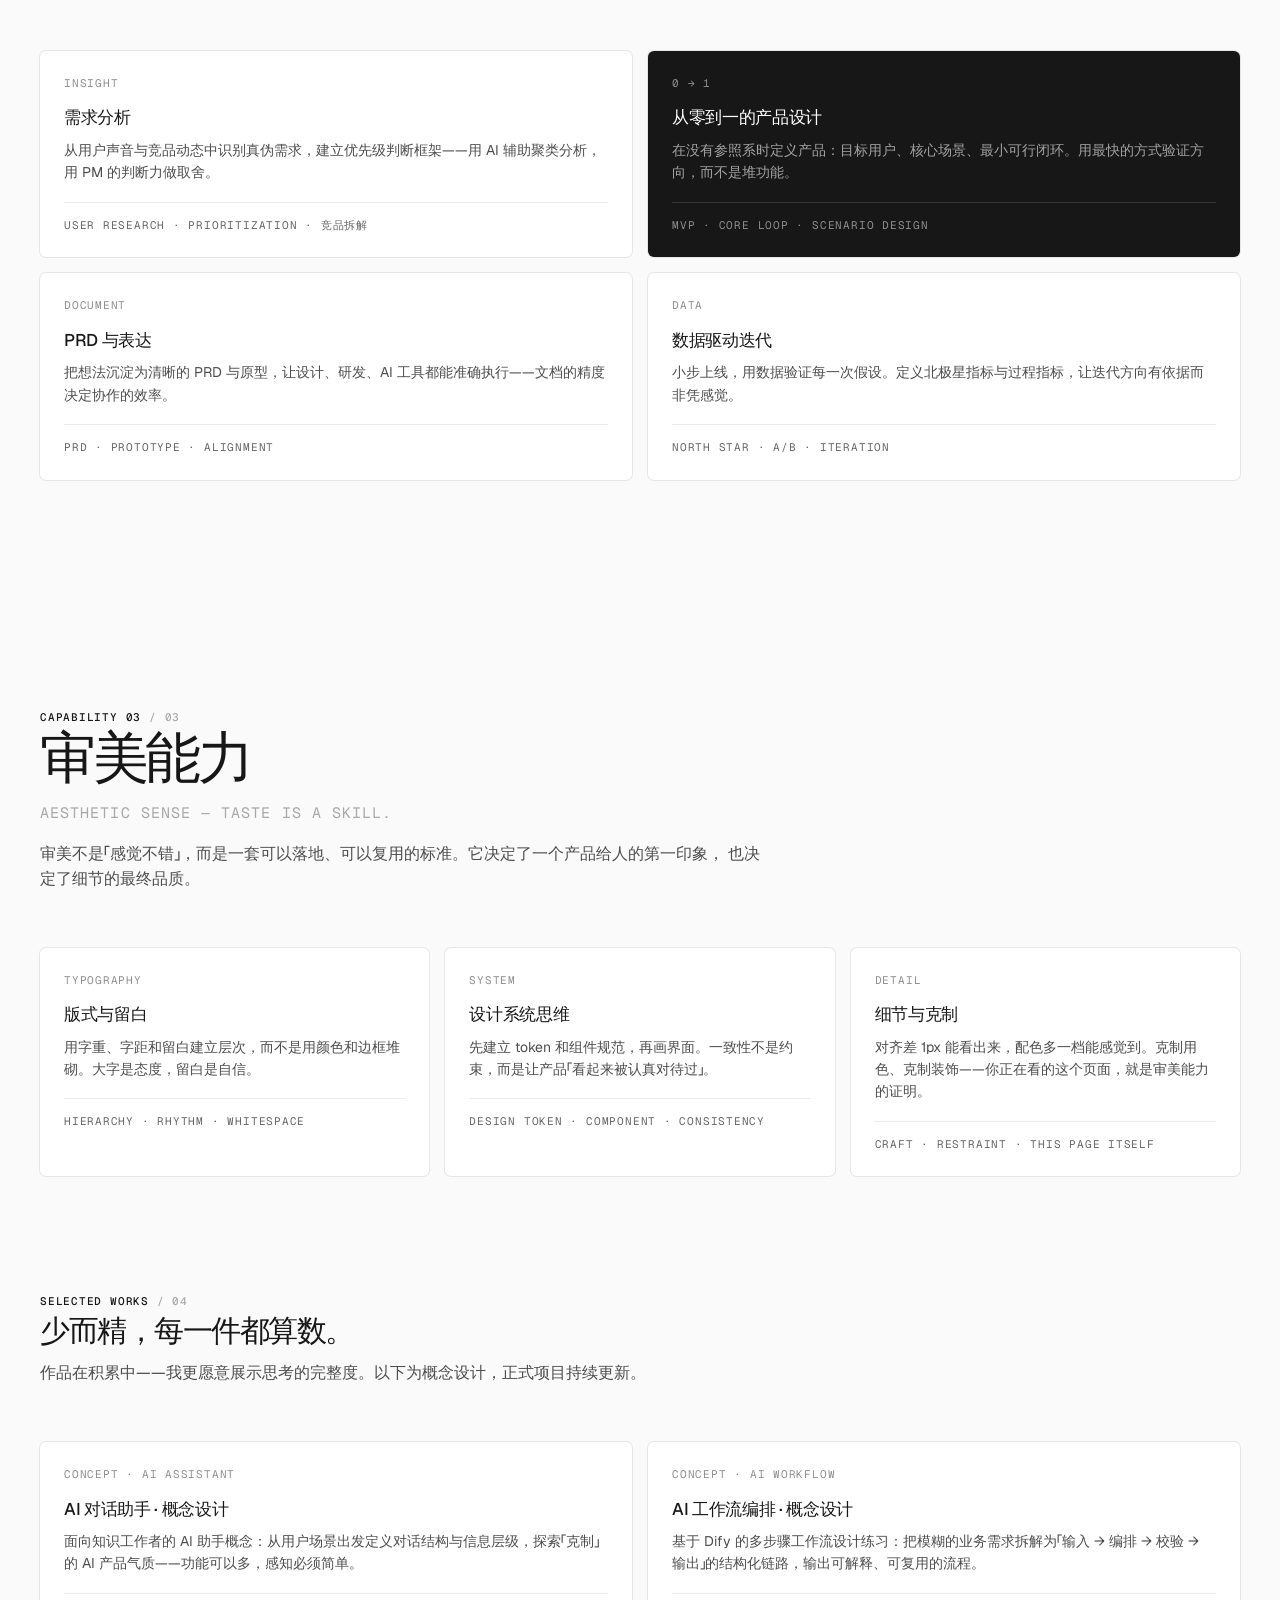
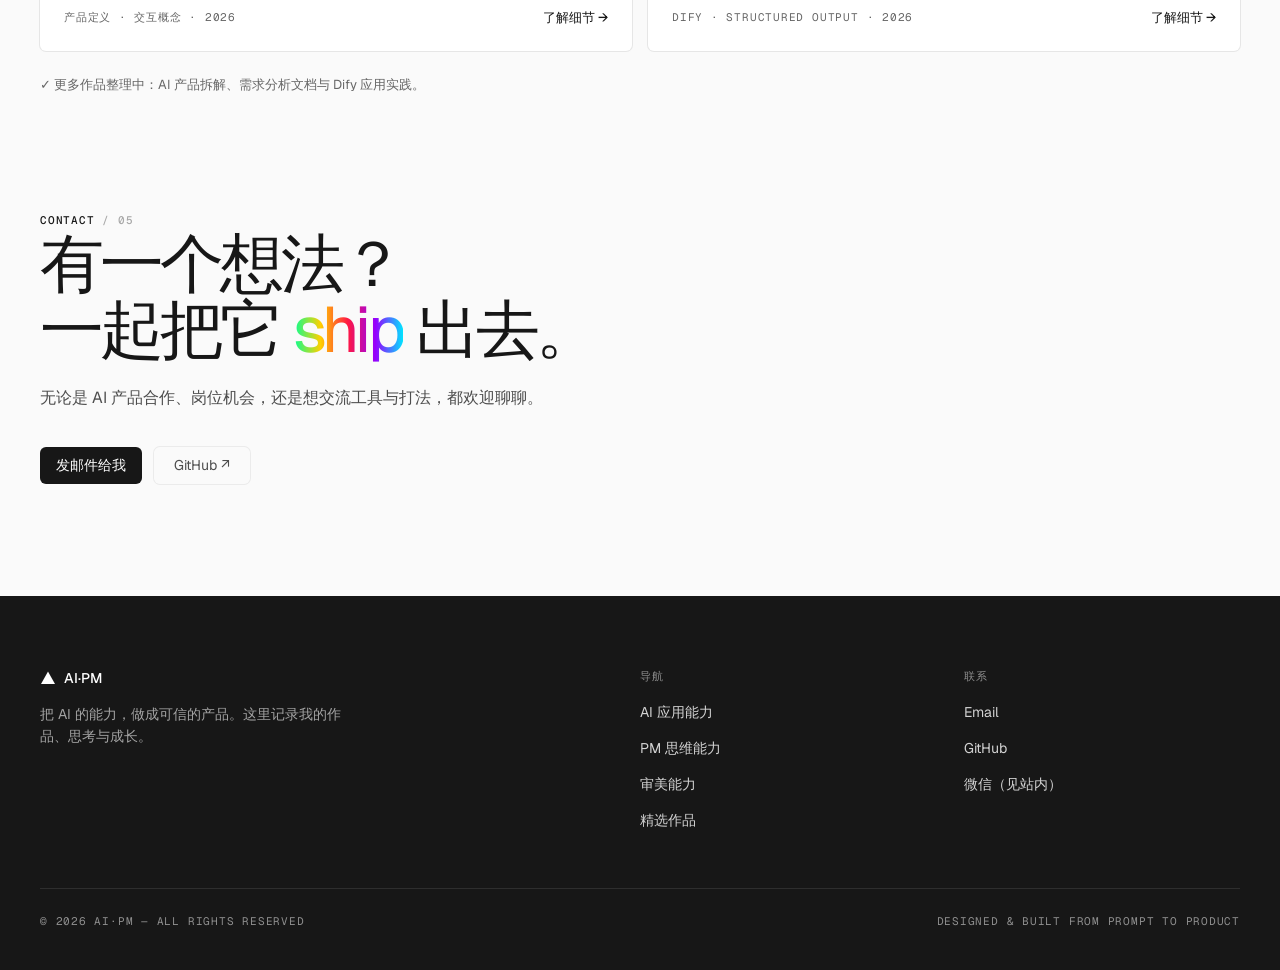
==== commit 1127efb0: "Redesign: YXX's Agent — Vercel-style single page with glitch landing" ====
--- a/index.html
+++ b/index.html
@@ -1,238 +1,946 @@
-<!doctype html>
+<!DOCTYPE html>
 <html lang="zh-CN">
-  <head>
-    <meta charset="UTF-8" />
-    <meta name="viewport" content="width=device-width, initial-scale=1.0" />
-    <meta
-      name="description"
-      content="个人简历与作品集，展示个人介绍、项目经历与联系方式。"
-    />
-    <meta name="theme-color" content="#000000" />
-    <title>个人简历与作品集</title>
-    <link rel="preconnect" href="https://fonts.googleapis.com" />
-    <link rel="preconnect" href="https://fonts.gstatic.com" crossorigin />
-    <link
-      href="https://fonts.googleapis.com/css2?family=DM+Sans:wght@400;500;600;700&family=Noto+Sans+SC:wght@400;500;600;700;800&display=swap"
-      rel="stylesheet"
-    />
-    <link rel="stylesheet" href="styles.css" />
-    <script src="script.js" defer></script>
-  </head>
-  <body>
-    <header class="site-header">
-      <a class="wordmark" href="#home" aria-label="返回首页">
-        <span class="wordmark-icon" aria-hidden="true">Y</span>
-        <span>个人作品集</span>
-      </a>
-
-      <button
-        class="menu-toggle"
-        type="button"
-        aria-label="打开导航菜单"
-        aria-expanded="false"
-        aria-controls="site-nav"
-      >
-        <span></span>
-        <span></span>
-      </button>
-
-      <nav class="site-nav" id="site-nav" aria-label="主导航">
-        <a href="#about">关于我</a>
-        <a href="#work">精选作品</a>
-        <a href="#experience">经历</a>
-        <a class="nav-contact" href="#contact">联系我 <span aria-hidden="true">↗</span></a>
-      </nav>
-    </header>
-
-    <main>
-      <section class="hero section-wrap" id="home">
-        <div class="hero-copy">
-          <p class="eyebrow"><span class="status-dot"></span> 你好，欢迎来到我的空间</p>
-          <h1>把想法，<br />变成 <span class="accent-text">有意义的作品。</span></h1>
-          <p class="hero-description">
-            我是 <strong>[你的名字]</strong>，一名专注于
-            <strong>[你的领域 / 职位]</strong> 的创作者。<br class="desktop-break" />
-            在这里，记录我的项目、想法与成长。
-          </p>
-          <div class="hero-actions">
-            <a class="button button-primary" href="#work">
-              浏览我的作品 <span aria-hidden="true">↓</span>
-            </a>
-            <a class="text-link" href="#about">认识我 <span aria-hidden="true">↗</span></a>
-          </div>
-          <div class="hero-note">
-            <span class="note-line" aria-hidden="true"></span>
-            <span>保持好奇，也保持行动。</span>
-          </div>
+<head>
+<meta charset="UTF-8">
+<meta name="viewport" content="width=device-width, initial-scale=1.0">
+<title>YXX's Agent — AI Product Manager</title>
+<meta name="description" content="杨轩 · AI 产品经理个人主页 — AI 应用能力 × PM 思维能力 × 审美能力">
+<link rel="preconnect" href="https://fonts.googleapis.com">
+<link rel="preconnect" href="https://fonts.gstatic.com" crossorigin>
+<link href="https://fonts.googleapis.com/css2?family=Geist:wght@100..900&family=Geist+Mono:wght@100..900&family=Orbitron:wght@400..900&display=swap" rel="stylesheet">
+<style>
+/* ============ Vercel 风格设计系统 — Typeset terminal on white paper ============ */
+:root {
+  --paper: #fafafa;
+  --white: #ffffff;
+  --hairline: #ebebeb;
+  --ash: #c9c9c9;
+  --smoke: #a8a8a8;
+  --graphite: #8f8f8f;
+  --slate: #7d7d7d;
+  --stone: #666666;
+  --charcoal: #4d4d4d;
+  --obsidian: #171717;
+  --carbon: #000000;
+  --green: #297a3a;
+  --gradient-spectrum: linear-gradient(90deg, #00ff95 0%, #ffd000 25%, #ff1744 50%, #9500ff 75%, #00e5ff 100%);
+  --gradient-muted: linear-gradient(90deg, #8fb39b 0%, #b0a878 25%, #b98a91 50%, #9b8fae 75%, #8aadb8 100%);
+  --font-display: 'Orbitron', 'Geist', 'PingFang SC', sans-serif;
+
+  --sans: 'Geist', 'PingFang SC', 'Hiragino Sans GB', 'Noto Sans SC', ui-sans-serif, system-ui, sans-serif;
+  --mono: 'Geist Mono', 'SF Mono', Menlo, Consolas, 'PingFang SC', monospace;
+
+  --radius: 6px;
+  --ring-card: 0 0 0 1px rgba(0,0,0,0.08), 0 0 0 2px #fafafa;
+  --ring-ghost: 0 0 0 1px #ebebeb;
+}
+
+* { margin: 0; padding: 0; box-sizing: border-box; }
+html { scroll-behavior: smooth; }
+
+body {
+  font-family: var(--sans);
+  font-weight: 400;
+  background: var(--paper);
+  color: var(--obsidian);
+  font-size: 16px;
+  line-height: 1.5;
+  -webkit-font-smoothing: antialiased;
+  text-rendering: optimizeLegibility;
+}
+::selection { background: var(--obsidian); color: var(--white); }
+
+.container { max-width: 1280px; margin: 0 auto; padding: 0 40px; }
+@media (max-width: 640px) { .container { padding: 0 20px; } }
+
+/* ---------- 通用字阶 ---------- */
+.eyebrow {
+  font-family: var(--mono);
+  font-size: 11px;
+  font-weight: 500;
+  letter-spacing: 0.071em;
+  text-transform: uppercase;
+  color: var(--obsidian);
+  margin-bottom: 14px;
+}
+.eyebrow .idx { color: var(--smoke); margin-left: 8px; }
+
+.display {
+  font-size: clamp(40px, 6.5vw, 64px);
+  font-weight: 450;
+  line-height: 1.02;
+  letter-spacing: -0.06em;
+}
+.display-bold { font-weight: 600; }
+.heading-lg {
+  font-size: clamp(34px, 4.6vw, 56px);
+  font-weight: 450;
+  line-height: 1.0;
+  letter-spacing: -0.06em;
+}
+.heading {
+  font-size: clamp(24px, 3vw, 30px);
+  font-weight: 400;
+  line-height: 1.1;
+  letter-spacing: -0.05em;
+}
+.body { font-size: 16px; color: var(--charcoal); line-height: 1.55; }
+.body-sm { font-size: 14px; color: var(--charcoal); line-height: 1.5; }
+.caption { font-size: 13px; color: var(--stone); line-height: 1.54; }
+
+.mono { font-family: var(--mono); }
+.grad-text {
+  background: var(--gradient-spectrum);
+  -webkit-background-clip: text;
+  background-clip: text;
+  color: transparent;
+}
+.grad-muted {
+  background: var(--gradient-muted);
+  -webkit-background-clip: text;
+  background-clip: text;
+  color: transparent;
+}
+
+/* ---------- Landing（Canno 式首屏） ---------- */
+.landing {
+  min-height: 100vh;
+  display: flex;
+  flex-direction: column;
+  align-items: center;
+  justify-content: center;
+  background: linear-gradient(180deg, #f0f0f0 0%, #fafafa 100%);
+  padding: 80px 20px 96px;
+  position: relative;
+}
+.landing-stage {
+  position: relative;
+  width: min(420px, 66vw);
+}
+.landing-stage img {
+  width: 100%;
+  display: block;
+  border-radius: 6px;
+}
+.glitch { position: relative; }
+.glitch .glitch-base {
+  box-shadow: var(--ring-card);
+  animation: tv-flicker 6s steps(1, end) infinite;
+}
+.glitch-layer {
+  position: absolute;
+  inset: 0;
+  width: 100%;
+  height: 100%;
+  object-fit: cover;
+  border-radius: 6px;
+  opacity: 0;
+  pointer-events: none;
+  mix-blend-mode: screen;
+  z-index: 1;
+}
+.g-red { filter: saturate(4) hue-rotate(-40deg) brightness(1.1); animation: glitch-red 6s steps(1, end) infinite; }
+.g-cyan { filter: saturate(3.5) hue-rotate(130deg) brightness(1.1); animation: glitch-cyan 6s steps(1, end) infinite; }
+
+/* 电视闪屏 + 短路（6s 无限循环） */
+@keyframes tv-flicker {
+  0%, 6% { filter: brightness(1); }
+  7% { filter: brightness(0.35) contrast(1.2); }
+  8% { filter: brightness(1.05); }
+  9% { filter: brightness(0.5); }
+  10%, 19% { filter: brightness(1); }
+  20% { filter: brightness(0.08) contrast(1.6); }   /* 短路：骤暗 */
+  21% { filter: brightness(1.4) contrast(1.2); }
+  22% { filter: brightness(0.3); }
+  23% { filter: brightness(1.15); }
+  24%, 40% { filter: brightness(1); }
+  41% { filter: brightness(0.45) saturate(1.6); }
+  42% { filter: brightness(1.1) contrast(1.15); }
+  43%, 58% { filter: brightness(1); }
+  59% { filter: brightness(0.12) contrast(1.8); }   /* 短路：骤暗 */
+  60% { filter: brightness(1.3) contrast(1.1); }
+  61% { filter: brightness(0.6); }
+  62%, 82% { filter: brightness(1); }
+  83% { filter: brightness(0.55); }
+  84% { filter: brightness(1.08); }
+  85%, 100% { filter: brightness(1); }
+}
+/* 短路时的 RGB 撕裂（红移层） */
+@keyframes glitch-red {
+  0%, 19.9% { opacity: 0; transform: none; }
+  20% { opacity: 0.85; clip-path: inset(12% 0 58% 0); transform: translateX(-9px); }
+  21.5% { opacity: 0.85; clip-path: inset(62% 0 8% 0); transform: translateX(7px); }
+  23%, 58.9% { opacity: 0; transform: none; }
+  59% { opacity: 0.9; clip-path: inset(38% 0 34% 0); transform: translateX(11px); }
+  60.5% { opacity: 0.8; clip-path: inset(5% 0 82% 0); transform: translateX(-6px); }
+  62%, 82.9% { opacity: 0; transform: none; }
+  83% { opacity: 0.7; clip-path: inset(48% 0 30% 0); transform: translateX(-7px); }
+  84.5%, 100% { opacity: 0; transform: none; }
+}
+/* 短路时的 RGB 撕裂（青移层） */
+@keyframes glitch-cyan {
+  0%, 19.9% { opacity: 0; transform: none; }
+  20% { opacity: 0.8; clip-path: inset(55% 0 20% 0); transform: translateX(9px); }
+  21.5% { opacity: 0.8; clip-path: inset(8% 0 74% 0); transform: translateX(-7px); }
+  23%, 58.9% { opacity: 0; transform: none; }
+  59% { opacity: 0.85; clip-path: inset(70% 0 6% 0); transform: translateX(-10px); }
+  60.5% { opacity: 0.75; clip-path: inset(30% 0 52% 0); transform: translateX(6px); }
+  62%, 82.9% { opacity: 0; transform: none; }
+  83% { opacity: 0.65; clip-path: inset(18% 0 64% 0); transform: translateX(8px); }
+  84.5%, 100% { opacity: 0; transform: none; }
+}
+/* 同步滚动的电视扫描亮条 */
+.glitch::after {
+  content: '';
+  position: absolute;
+  left: 0; right: 0;
+  height: 10%;
+  top: -12%;
+  z-index: 2;
+  background: linear-gradient(180deg, rgba(255,255,255,0), rgba(255,255,255,0.14), rgba(255,255,255,0));
+  pointer-events: none;
+  animation: tv-roll 6s linear infinite;
+}
+@keyframes tv-roll {
+  0%, 54% { top: -12%; }
+  66%, 100% { top: 106%; }
+}
+.landing-title {
+  position: absolute;
+  inset: 0;
+  z-index: 3;
+  display: flex;
+  flex-direction: column;
+  align-items: center;
+  justify-content: center;
+  text-align: center;
+  color: #ffffff;
+  font-family: var(--font-display);
+  text-shadow: 0 2px 4px rgba(0,0,0,0.5), 0 0 48px rgba(0,0,0,0.35);
+  pointer-events: none;
+}
+.lt-small {
+  font-size: clamp(15px, 2.6vw, 30px);
+  font-weight: 700;
+  letter-spacing: 0.14em;
+  line-height: 1.1;
+  text-transform: uppercase;
+}
+.lt-big {
+  font-size: clamp(34px, 9.5vw, 132px);
+  font-weight: 800;
+  letter-spacing: 0.04em;
+  line-height: 1.05;
+  white-space: nowrap;
+}
+.lt-dot {
+  display: inline-block;
+  width: 0.13em; height: 0.13em;
+  border-radius: 50%;
+  background: var(--gradient-spectrum);
+  margin-left: 0.06em;
+  vertical-align: 0.9em;
+}
+.landing-by {
+  margin-top: 32px;
+  font-family: var(--mono);
+  font-size: 11px;
+  letter-spacing: 0.14em;
+  text-transform: uppercase;
+  color: var(--graphite);
+}
+.scroll-cue {
+  position: absolute;
+  bottom: 32px; left: 50%;
+  transform: translateX(-50%);
+  font-family: var(--mono);
+  font-size: 11px;
+  letter-spacing: 0.14em;
+  text-transform: uppercase;
+  color: var(--stone);
+  text-decoration: none;
+  display: flex;
+  flex-direction: column;
+  align-items: center;
+  gap: 8px;
+  transition: color 0.2s ease;
+}
+.scroll-cue:hover { color: var(--obsidian); }
+.scroll-cue::after {
+  content: '';
+  width: 1px; height: 28px;
+  background: linear-gradient(var(--stone), transparent);
+  animation: drip 2s ease infinite;
+}
+@keyframes drip {
+  0% { transform: scaleY(0); transform-origin: top; }
+  50% { transform: scaleY(1); transform-origin: top; }
+  51% { transform: scaleY(1); transform-origin: bottom; }
+  100% { transform: scaleY(0); transform-origin: bottom; }
+}
+
+/* ---------- AI 模型滚动条 ---------- */
+.marquee {
+  margin-top: 96px;
+  padding: 28px 0;
+  border-top: 1px solid var(--hairline);
+  border-bottom: 1px solid var(--hairline);
+  overflow: hidden;
+  -webkit-mask-image: linear-gradient(90deg, transparent, #000 8%, #000 92%, transparent);
+  mask-image: linear-gradient(90deg, transparent, #000 8%, #000 92%, transparent);
+}
+.marquee-track {
+  display: flex;
+  align-items: center;
+  gap: 64px;
+  width: max-content;
+  animation: marquee 32s linear infinite;
+}
+.marquee:hover .marquee-track { animation-play-state: paused; }
+@keyframes marquee { to { transform: translateX(-50%); } }
+.model {
+  display: inline-flex;
+  align-items: center;
+  gap: 10px;
+  font-family: var(--mono);
+  font-size: 12px;
+  letter-spacing: 0.071em;
+  text-transform: uppercase;
+  color: var(--charcoal);
+  white-space: nowrap;
+}
+.model img, .model svg { width: 18px; height: 18px; display: block; }
+.model .fallback-glyph { font-weight: 600; color: var(--obsidian); font-size: 13px; }
+
+section { padding: 112px 0; }
+@media (max-width: 640px) { section { padding: 80px 0; } }
+
+/* ---------- 导航 ---------- */
+.nav {
+  position: sticky;
+  top: 0;
+  z-index: 100;
+  height: 64px;
+  background: rgba(250, 250, 250, 0.8);
+  -webkit-backdrop-filter: blur(20px);
+  backdrop-filter: blur(20px);
+}
+.nav-inner {
+  max-width: 1280px;
+  margin: 0 auto;
+  padding: 0 40px;
+  height: 64px;
+  display: flex;
+  align-items: center;
+  gap: 32px;
+}
+.wordmark {
+  display: flex;
+  align-items: center;
+  gap: 8px;
+  font-size: 14px;
+  font-weight: 500;
+  color: var(--obsidian);
+  text-decoration: none;
+}
+.nav-links { display: flex; gap: 24px; list-style: none; }
+.nav-links a {
+  font-size: 14px;
+  color: var(--obsidian);
+  text-decoration: none;
+  transition: color 0.15s ease;
+}
+.nav-links a:hover { color: var(--stone); }
+.nav-right { margin-left: auto; margin-right: -12px; display: flex; align-items: center; gap: 12px; }
+
+@media (max-width: 860px) { .nav-links { display: none; } }
+
+/* ---------- 按钮 ---------- */
+.btn {
+  display: inline-flex;
+  align-items: center;
+  gap: 8px;
+  font-family: var(--sans);
+  font-size: 14px;
+  font-weight: 400;
+  text-decoration: none;
+  cursor: pointer;
+  border: none;
+  border-radius: var(--radius);
+  transition: all 0.15s ease;
+}
+.btn:focus-visible, a:focus-visible { outline: 2px solid var(--obsidian); outline-offset: 2px; }
+.btn-dark {
+  background: var(--obsidian);
+  color: var(--white);
+  padding: 8px 16px;
+}
+.btn-dark:hover { background: #383838; }
+.btn-ghost {
+  background: transparent;
+  color: var(--charcoal);
+  box-shadow: var(--ring-ghost);
+  padding: 8px 20px;
+}
+.btn-ghost:hover { color: var(--obsidian); box-shadow: 0 0 0 1px #c9c9c9; }
+.btn-pill {
+  background: var(--obsidian);
+  color: var(--white);
+  border-radius: 9999px;
+  padding: 4px 14px;
+  font-size: 13px;
+}
+.btn-pill:hover { background: #383838; }
+
+/* ---------- Hero ---------- */
+.hero { padding: 96px 0 88px; }
+.hero-grid {
+  display: grid;
+  grid-template-columns: 1.4fr 1fr;
+  gap: 64px;
+  align-items: center;
+}
+@media (max-width: 960px) { .hero-grid { grid-template-columns: 1fr; gap: 48px; } }
+.hero-eyebrows { display: flex; flex-direction: column; gap: 6px; margin-bottom: 28px; }
+.hero h1 { max-width: 640px; }
+.hero .grad-bar {
+  width: 120px; height: 3px;
+  border-radius: 2px;
+  background: var(--gradient-spectrum);
+  margin: 32px 0;
+}
+.hero .sub-en {
+  font-family: var(--mono);
+  font-size: 12px;
+  letter-spacing: 0.14em;
+  text-transform: uppercase;
+  color: var(--graphite);
+  margin-bottom: 12px;
+}
+.hero p.lede { max-width: 520px; margin-bottom: 36px; }
+.hero-actions { display: flex; gap: 12px; flex-wrap: wrap; }
+
+/* CLI 面板 — the terminal IS the marketing */
+.cli {
+  background: var(--white);
+  border-radius: var(--radius);
+  box-shadow: var(--ring-card);
+  padding: 20px;
+  font-family: var(--mono);
+  font-size: 13px;
+  line-height: 2.0;
+  color: var(--obsidian);
+}
+.cli .cmd::before { content: '▲ '; color: var(--carbon); font-weight: 600; }
+.cli .ok::before { content: '✓ '; color: var(--green); }
+.cli .out { color: var(--charcoal); padding-left: 20px; display: block; }
+.cli .dim { color: var(--smoke); }
+.cli .cursor {
+  display: inline-block;
+  width: 7px; height: 15px;
+  background: var(--obsidian);
+  vertical-align: -2px;
+  animation: blink 1.1s steps(1) infinite;
+}
+@keyframes blink { 50% { opacity: 0; } }
+
+/* ---------- 能力区块头部 ---------- */
+.sec-head { max-width: 720px; margin-bottom: 56px; }
+.sec-head h2 { margin-top: 2px; }
+.sec-head p { margin-top: 18px; }
+.sec-head .en-echo {
+  display: block;
+  font-family: var(--mono);
+  font-size: clamp(13px, 1.6vw, 15px);
+  letter-spacing: 0.071em;
+  text-transform: uppercase;
+  color: var(--smoke);
+  margin-top: 16px;
+}
+
+/* ---------- 卡片 ---------- */
+.card {
+  background: var(--white);
+  border-radius: var(--radius);
+  box-shadow: var(--ring-card);
+  padding: 24px;
+  transition: box-shadow 0.2s ease, transform 0.2s ease;
+}
+.card:hover { transform: translateY(-2px); }
+.card .tag {
+  font-family: var(--mono);
+  font-size: 11px;
+  letter-spacing: 0.071em;
+  text-transform: uppercase;
+  color: var(--graphite);
+  margin-bottom: 14px;
+}
+.card h3 { font-size: 17px; font-weight: 500; letter-spacing: -0.02em; margin-bottom: 8px; }
+.card p { font-size: 14px; color: var(--charcoal); line-height: 1.6; }
+.card .card-meta {
+  margin-top: 18px; padding-top: 14px;
+  border-top: 1px solid var(--hairline);
+  font-family: var(--mono);
+  font-size: 11px;
+  letter-spacing: 0.071em;
+  color: var(--stone);
+  text-transform: uppercase;
+}
+
+.card-dark { background: var(--obsidian); }
+.card-dark h3 { color: var(--white); }
+.card-dark p { color: #a3a3a3; }
+.card-dark .tag { color: #8f8f8f; }
+.card-dark .card-meta { color: #8f8f8f; border-top-color: #333; }
+
+.grid-2 { display: grid; grid-template-columns: 1fr 1fr; gap: 16px; }
+.grid-3 { display: grid; grid-template-columns: repeat(3, 1fr); gap: 16px; }
+@media (max-width: 860px) { .grid-2, .grid-3 { grid-template-columns: 1fr; } }
+
+/* ---------- 能力 01：双栏 ---------- */
+.split { display: grid; grid-template-columns: 1fr 1.2fr; gap: 64px; align-items: start; }
+@media (max-width: 960px) { .split { grid-template-columns: 1fr; gap: 40px; } }
+.pipe {
+  margin-top: 32px;
+  display: flex;
+  flex-wrap: wrap;
+  align-items: center;
+  gap: 10px;
+  font-family: var(--mono);
+  font-size: 11px;
+  letter-spacing: 0.071em;
+  text-transform: uppercase;
+  color: var(--charcoal);
+}
+.pipe span.step {
+  box-shadow: var(--ring-ghost);
+  background: var(--white);
+  border-radius: var(--radius);
+  padding: 5px 10px;
+}
+.pipe .arr { color: var(--smoke); }
+
+/* ---------- 大字宣言 ---------- */
+.manifesto {
+  font-size: clamp(28px, 4.2vw, 44px);
+  font-weight: 450;
+  letter-spacing: -0.05em;
+  line-height: 1.15;
+  max-width: 880px;
+}
+.manifesto .dim { color: var(--ash); }
+
+/* ---------- 作品 ---------- */
+.work-meta-row {
+  display: flex;
+  justify-content: space-between;
+  align-items: center;
+  gap: 12px;
+  margin-top: 18px;
+  padding-top: 14px;
+  border-top: 1px solid var(--hairline);
+}
+.work-meta-row .role { font-family: var(--mono); font-size: 11px; letter-spacing: 0.071em; text-transform: uppercase; color: var(--stone); }
+.link-arrow {
+  font-size: 13px;
+  color: var(--obsidian);
+  text-decoration: none;
+  font-weight: 500;
+}
+.link-arrow:hover { text-decoration: underline; text-underline-offset: 4px; }
+
+/* ---------- CTA ---------- */
+.cta { text-align: left; }
+.cta .display { max-width: 820px; }
+
+/* ---------- 页脚 ---------- */
+footer { background: var(--obsidian); color: var(--white); padding: 72px 0 40px; }
+.footer-grid { display: grid; grid-template-columns: 2fr 1fr 1fr; gap: 48px; }
+@media (max-width: 760px) { .footer-grid { grid-template-columns: 1fr; gap: 36px; } }
+.footer-brand p { margin-top: 14px; font-size: 14px; color: #a3a3a3; max-width: 320px; line-height: 1.6; }
+.footer-col h5 {
+  font-family: var(--mono);
+  font-size: 11px;
+  font-weight: 500;
+  letter-spacing: 0.071em;
+  text-transform: uppercase;
+  color: #8f8f8f;
+  margin-bottom: 16px;
+}
+.footer-col ul { list-style: none; display: grid; gap: 12px; }
+.footer-col a { color: #d4d4d4; text-decoration: none; font-size: 14px; transition: color 0.15s ease; }
+.footer-col a:hover { color: #fff; }
+.footer-bottom {
+  margin-top: 56px;
+  padding-top: 24px;
+  border-top: 1px solid #2e2e2e;
+  display: flex;
+  justify-content: space-between;
+  flex-wrap: wrap;
+  gap: 8px;
+  font-family: var(--mono);
+  font-size: 11px;
+  letter-spacing: 0.071em;
+  text-transform: uppercase;
+  color: #8f8f8f;
+}
+
+/* ---------- 入场动画 ---------- */
+.reveal { opacity: 0; transform: translateY(16px); transition: opacity 0.6s ease, transform 0.6s ease; }
+.reveal.visible { opacity: 1; transform: none; }
+.reveal.d1 { transition-delay: 0.08s; }
+.reveal.d2 { transition-delay: 0.16s; }
+@media (prefers-reduced-motion: reduce) {
+  .reveal { opacity: 1; transform: none; transition: none; }
+  html { scroll-behavior: auto; }
+  .cli .cursor { animation: none; }
+  .glitch .glitch-base, .glitch::after { animation: none; }
+  .glitch-layer { display: none; }
+  .marquee-track { animation: none; }
+}
+</style>
+</head>
+<body>
+
+<!-- ===================== 导航 ===================== -->
+<nav class="nav">
+  <div class="nav-inner">
+    <!-- TODO: 替换成你的名字 / 品牌名 -->
+    <a class="wordmark" href="#top">
+      <svg width="16" height="16" viewBox="0 0 16 16" aria-hidden="true"><path d="M8 1.5L15 14H1z" fill="#000"/></svg>
+      AI·PM
+    </a>
+    <ul class="nav-links">
+      <li><a href="#ai">AI 应用</a></li>
+      <li><a href="#pm">PM 思维</a></li>
+      <li><a href="#aesthetic">审美</a></li>
+      <li><a href="#works">作品</a></li>
+    </ul>
+    <div class="nav-right">
+      <a class="btn btn-pill" href="#contact">联系我</a>
+    </div>
+  </div>
+</nav>
+
+<main id="top">
+
+<!-- ===================== Landing（Canno 式首屏） ===================== -->
+<header class="landing">
+  <figure class="landing-stage reveal">
+    <div class="glitch">
+      <img class="glitch-base" src="assets/images/landing.png" alt="古典雕塑与电路机械融合的赛博格胸像">
+      <img class="glitch-layer g-red" src="assets/images/landing.png" alt="" aria-hidden="true">
+      <img class="glitch-layer g-cyan" src="assets/images/landing.png" alt="" aria-hidden="true">
+    </div>
+    <figcaption class="landing-title">
+      <span class="lt-small">Welcome to</span>
+      <span class="lt-big">YXX's Agent<span class="lt-dot"></span></span>
+    </figcaption>
+  </figure>
+  <p class="landing-by reveal d1">Yang Xuan — AI Product Manager</p>
+  <a class="scroll-cue" href="#hero" aria-label="向下滚动">Scroll</a>
+</header>
+
+<!-- ===================== Hero ===================== -->
+<header class="hero" id="hero">
+  <div class="container">
+    <div class="hero-grid">
+      <div>
+        <div class="hero-eyebrows reveal">
+          <span class="eyebrow">AI Product Manager<span class="idx">— Portfolio</span></span>
         </div>
-
-        <div class="hero-art" aria-label="由彩色粒子组成的抽象星云">
-          <canvas id="constellation-canvas" aria-hidden="true"></canvas>
-          <div class="art-glow" aria-hidden="true"></div>
-          <div class="art-caption">
-            <span class="caption-label">CURRENT FOCUS</span>
-            <span>[你正在探索的方向]</span>
-          </div>
-          <span class="art-index">01 — 04</span>
+        <h1 class="display display-bold reveal d1">把 <span class="grad-text">AI</span> 的能力，<br>做成可信的产品。</h1>
+        <div class="grad-bar reveal d1"></div>
+        <p class="sub-en reveal d2">From Prompt to Product.</p>
+        <p class="body lede reveal d2">
+          您好，我叫<b style="font-weight:500">杨轩</b>。我是一名 AI 产品经理。我相信这一代 PM 的核心竞争力，
+          是 <b style="font-weight:500">AI 应用能力 × 产品思维 × 审美</b> 的组合——
+          从想法到上线，一个人就是一条完整流水线。<br>欢迎来到 YXX 的 Agent。
+        </p>
+        <div class="hero-actions reveal d2">
+          <a class="btn btn-dark" href="#ai">看我的三种能力</a>
+          <a class="btn btn-ghost" href="#works">精选作品</a>
         </div>
-      </section>
-
-      <div class="marquee" aria-label="设计、创造、持续探索">
-        <div class="marquee-track" aria-hidden="true">
-          <span>设计</span><i>✳</i><span>创造</span><i>✳</i><span>持续探索</span><i>✳</i>
-          <span>设计</span><i>✳</i><span>创造</span><i>✳</i><span>持续探索</span><i>✳</i>
-          <span>设计</span><i>✳</i><span>创造</span><i>✳</i><span>持续探索</span><i>✳</i>
+      </div>
+
+      <div class="cli reveal d2" aria-label="终端风格的自我介绍">
+        <div class="cmd">whoami</div>
+        <span class="out">AI Product Manager</span>
+        <div class="cmd">stack --core</div>
+        <span class="ok">Dify · Prompt Engineering · Agent Workflow</span>
+        <span class="ok">PRD · 0→1 Design · Data-Driven</span>
+        <span class="ok">Typography · Design System · HTML/CSS</span>
+        <div class="cmd">status --now</div>
+        <span class="ok">Open to collaborate <span class="cursor"></span></span>
+      </div>
+    </div>
+
+    <div class="marquee reveal" aria-label="日常使用的 AI 模型与工具">
+      <div class="marquee-track">
+        <span class="model"><img src="https://cdn.simpleicons.org/deepseek/171717" alt="" loading="lazy" onerror="this.style.display='none'">DeepSeek</span>
+        <span class="model"><img src="https://cdn.simpleicons.org/claude/171717" alt="" loading="lazy" onerror="this.style.display='none'">Claude</span>
+        <span class="model"><img src="https://cdn.simpleicons.org/openai/171717" alt="" loading="lazy" onerror="this.style.display='none'">ChatGPT</span>
+        <span class="model"><span class="fallback-glyph">▲</span>Kimi</span>
+        <span class="model"><img src="https://cdn.simpleicons.org/cursor/171717" alt="" loading="lazy" onerror="this.style.display='none'">Cursor</span>
+        <span class="model"><img src="https://cdn.simpleicons.org/googlegemini/171717" alt="" loading="lazy" onerror="this.style.display='none'">Gemini</span>
+        <span class="model"><span class="fallback-glyph">▲</span>WorkBuddy</span>
+        <span class="model"><img src="https://cdn.simpleicons.org/dify/171717" alt="" loading="lazy" onerror="this.style.display='none'">Dify</span>
+        <!-- 第二份轨道（无缝循环） -->
+        <span class="model" aria-hidden="true"><img src="https://cdn.simpleicons.org/deepseek/171717" alt="" loading="lazy" onerror="this.style.display='none'">DeepSeek</span>
+        <span class="model" aria-hidden="true"><img src="https://cdn.simpleicons.org/claude/171717" alt="" loading="lazy" onerror="this.style.display='none'">Claude</span>
+        <span class="model" aria-hidden="true"><img src="https://cdn.simpleicons.org/openai/171717" alt="" loading="lazy" onerror="this.style.display='none'">ChatGPT</span>
+        <span class="model" aria-hidden="true"><span class="fallback-glyph">▲</span>Kimi</span>
+        <span class="model" aria-hidden="true"><img src="https://cdn.simpleicons.org/cursor/171717" alt="" loading="lazy" onerror="this.style.display='none'">Cursor</span>
+        <span class="model" aria-hidden="true"><img src="https://cdn.simpleicons.org/googlegemini/171717" alt="" loading="lazy" onerror="this.style.display='none'">Gemini</span>
+        <span class="model" aria-hidden="true"><span class="fallback-glyph">▲</span>WorkBuddy</span>
+        <span class="model" aria-hidden="true"><img src="https://cdn.simpleicons.org/dify/171717" alt="" loading="lazy" onerror="this.style.display='none'">Dify</span>
+      </div>
+    </div>
+  </div>
+</header>
+
+<!-- ===================== 01 AI 应用能力 ===================== -->
+<section id="ai">
+  <div class="container">
+    <div class="sec-head reveal">
+      <span class="eyebrow">Capability 01<span class="idx">/ 03</span></span>
+      <h2 class="heading-lg">AI 应用能力</h2>
+      <span class="en-echo">AI Application — Build, not just talk.</span>
+      <p class="body">
+        不停留在「会用 ChatGPT」。我能用 Dify 搭建真实可用的 AI 应用与工作流，
+        用结构化输出保证结果可靠，用 AI 结对编程把想法快速变成可运行的东西。
+      </p>
+    </div>
+
+    <div class="split">
+      <div class="reveal">
+        <div class="cli" aria-label="Dify 工作流示例">
+          <div class="cmd">dify workflow run "需求洞察"</div>
+          <span class="out"><span class="dim">[1/4]</span> input · 用户声音聚类</span>
+          <span class="out"><span class="dim">[2/4]</span> llm · 痛点归纳 + 优先级</span>
+          <span class="out"><span class="dim">[3/4]</span> validate · 结构化输出校验</span>
+          <span class="out"><span class="dim">[4/4]</span> output · 需求清单.json</span>
+          <span class="ok">done · 3.2s</span>
         </div>
-      </div>
-
-      <section class="about section-wrap section-spacing" id="about">
-        <div class="section-heading">
-          <p class="eyebrow">01 / 关于我</p>
-          <h2>用心做好每一件<br />值得做的事。</h2>
+        <div class="pipe">
+          <span class="step">Input</span><span class="arr">→</span>
+          <span class="step">Orchestrate</span><span class="arr">→</span>
+          <span class="step">Validate</span><span class="arr">→</span>
+          <span class="step">Ship</span>
         </div>
-        <div class="about-content">
-          <p class="about-lead">
-            我相信好的作品，始于对问题的理解，成于对细节的坚持。
-          </p>
-          <p class="body-copy">
-            [用几句话介绍你自己：你擅长什么、关注什么，以及你希望创造怎样的价值。可以写下你的工作方式、兴趣，或一个让你一直保持热情的理由。]
-          </p>
-          <div class="tag-list" aria-label="专业方向（请替换为你的技能）">
-            <span>[专业方向 / 技能]</span>
-            <span>[专业方向 / 技能]</span>
-            <span>[专业方向 / 技能]</span>
-          </div>
+      </div>
+
+      <div class="grid-2 reveal d1">
+        <div class="card">
+          <div class="tag">Dify</div>
+          <h3>AI 应用搭建</h3>
+          <p>用 Dify 从零搭建 AI 应用：知识库问答、多步骤工作流、结构化输出，交付的是能跑的产品，不是演示 Demo。</p>
+          <div class="card-meta">Workflow · RAG · Structured Output</div>
         </div>
-      </section>
-
-      <section class="work-section section-spacing" id="work">
-        <div class="section-wrap">
-          <div class="section-title-row">
-            <div class="section-heading">
-              <p class="eyebrow">02 / 精选作品</p>
-              <h2>一些让我骄傲的<br />小小成果。</h2>
-            </div>
-            <p class="section-aside">每个项目，都是一次新的<br />观察、尝试与学习。</p>
-          </div>
-
-          <div class="project-grid">
-            <article class="project-card project-card-large">
-              <a class="project-visual visual-green" href="#contact" aria-label="联系我，了解项目一">
-                <div class="visual-window">
-                  <div class="window-bar"><span></span><span></span><span></span></div>
-                  <div class="window-content">
-                    <span class="visual-kicker">PROJECT 01</span>
-                    <span class="visual-title">让体验<br />更进一步。</span>
-                    <span class="visual-cta">探索项目 <b aria-hidden="true">↗</b></span>
-                  </div>
-                  <div class="visual-circle"></div>
-                </div>
-                <span class="visual-number">01</span>
-              </a>
-              <div class="project-info">
-                <div>
-                  <h3>[项目名称 / 品牌官网设计]</h3>
-                  <p>[用一句话介绍项目目标和你的贡献]</p>
-                </div>
-                <span class="project-arrow" aria-hidden="true">↗</span>
-              </div>
-              <div class="project-tags"><span>[你的角色]</span><span>[项目年份]</span></div>
-            </article>
-
-            <article class="project-card">
-              <a class="project-visual visual-peach" href="#contact" aria-label="联系我，了解项目二">
-                <div class="poster">
-                  <span class="poster-small">A BETTER WAY TO</span>
-                  <span class="poster-title">make<br />space.</span>
-                  <span class="poster-circle"></span>
-                  <span class="poster-footer">PROJECT 02 · [年份]</span>
-                </div>
-                <span class="visual-number">02</span>
-              </a>
-              <div class="project-info">
-                <div>
-                  <h3>[项目名称 / 数字产品体验]</h3>
-                  <p>[简要说明你解决的问题]</p>
-                </div>
-                <span class="project-arrow" aria-hidden="true">↗</span>
-              </div>
-              <div class="project-tags"><span>[你的角色]</span><span>[项目年份]</span></div>
-            </article>
-
-            <article class="project-card">
-              <a class="project-visual visual-blue" href="#contact" aria-label="联系我，了解项目三">
-                <div class="blue-card">
-                  <span class="blue-label">A STUDY IN FORM</span>
-                  <div class="blue-flower" aria-hidden="true"><i></i><i></i><i></i><i></i></div>
-                  <span class="blue-title">日常<br />新灵感</span>
-                  <span class="blue-footer">PROJECT 03</span>
-                </div>
-                <span class="visual-number">03</span>
-              </a>
-              <div class="project-info">
-                <div>
-                  <h3>[项目名称 / 视觉设计探索]</h3>
-                  <p>[简要说明项目成果或亮点]</p>
-                </div>
-                <span class="project-arrow" aria-hidden="true">↗</span>
-              </div>
-              <div class="project-tags"><span>[你的角色]</span><span>[项目年份]</span></div>
-            </article>
-          </div>
+        <div class="card">
+          <div class="tag">Prompt</div>
+          <h3>Prompt 工程</h3>
+          <p>把模糊需求翻译成稳定的提示词系统：角色定义、约束设计、输出格式控制，让结果可复现、可迭代。</p>
+          <div class="card-meta">System Prompt · Few-shot · Guardrail</div>
         </div>
-      </section>
-
-      <section class="experience section-wrap section-spacing" id="experience">
-        <div class="section-heading">
-          <p class="eyebrow">03 / 经历与成长</p>
-          <h2>一步一步，<br />走到现在。</h2>
+        <div class="card">
+          <div class="tag">Agent</div>
+          <h3>Agent 工作流编排</h3>
+          <p>把复杂任务拆解为多智能体协作链路：分工、校验、兜底，理解 Agent 的能力边界与失败模式。</p>
+          <div class="card-meta">Multi-Agent · Routing · Fallback</div>
         </div>
-        <div class="timeline">
-          <article class="timeline-item">
-            <span class="timeline-date">20XX — 至今</span>
-            <div>
-              <h3>[职位名称] <span>@ [公司 / 团队名称]</span></h3>
-              <p>[描述你负责的工作，以及一项有代表性的成果。]</p>
-            </div>
-          </article>
-          <article class="timeline-item">
-            <span class="timeline-date">20XX — 20XX</span>
-            <div>
-              <h3>[职位名称] <span>@ [公司 / 团队名称]</span></h3>
-              <p>[补充过往经历、参与的项目或积累的能力。]</p>
-            </div>
-          </article>
-          <article class="timeline-item">
-            <span class="timeline-date">20XX — 20XX</span>
-            <div>
-              <h3>[专业 / 学位] <span>@ [学校名称]</span></h3>
-              <p>[可写教育背景、研究方向或特别的学习经历。]</p>
-            </div>
-          </article>
+        <div class="card">
+          <div class="tag">AI × Dev</div>
+          <h3>AI 辅助研发</h3>
+          <p>用 AI 结对编程完成从原型到代码的验证闭环——本页面的设计与实现，就是这条工作流的产物。</p>
+          <div class="card-meta">Cursor · Vibe Coding · Ship Fast</div>
         </div>
-      </section>
-
-      <section class="contact-section" id="contact">
-        <div class="contact-inner section-wrap">
-          <p class="eyebrow">04 / 联系我</p>
-          <h2>好点子，值得<br />一起聊聊。</h2>
-          <p>如果你有有趣的项目、合作想法，或只是想打个招呼，欢迎联系我。</p>
-          <a class="button button-light" href="mailto:your.email@example.com">
-            your.email@example.com <span aria-hidden="true">↗</span>
-          </a>
-          <span class="contact-note">记得把按钮里的邮箱替换成你的联系方式。</span>
-          <div class="contact-decoration" aria-hidden="true">✳</div>
+      </div>
+    </div>
+  </div>
+</section>
+
+<!-- ===================== 02 PM 思维能力 ===================== -->
+<section id="pm">
+  <div class="container">
+    <div class="sec-head reveal">
+      <span class="eyebrow">Capability 02<span class="idx">/ 03</span></span>
+      <h2 class="heading-lg">PM 思维能力</h2>
+      <span class="en-echo">Product Thinking — Define the problem first.</span>
+      <p class="body">
+        工具会过时，思维方式不会。我的产品方法论：先定义真问题，再设计解法，
+        用数据验证假设，用文档对齐团队。
+      </p>
+    </div>
+
+    <p class="manifesto reveal" style="margin-bottom:56px">
+      先定义<span class="dim">问题</span>，再谈<span class="dim">方案</span>。<br>
+      需求的背后是动机，功能的背后是<span class="dim">取舍</span>。
+    </p>
+
+    <div class="grid-2">
+      <div class="card reveal">
+        <div class="tag">Insight</div>
+        <h3>需求分析</h3>
+        <p>从用户声音与竞品动态中识别真伪需求，建立优先级判断框架——用 AI 辅助聚类分析，用 PM 的判断力做取舍。</p>
+        <div class="card-meta">User Research · Prioritization · 竞品拆解</div>
+      </div>
+      <div class="card card-dark reveal d1">
+        <div class="tag">0 → 1</div>
+        <h3>从零到一的产品设计</h3>
+        <p>在没有参照系时定义产品：目标用户、核心场景、最小可行闭环。用最快的方式验证方向，而不是堆功能。</p>
+        <div class="card-meta">MVP · Core Loop · Scenario Design</div>
+      </div>
+      <div class="card reveal">
+        <div class="tag">Document</div>
+        <h3>PRD 与表达</h3>
+        <p>把想法沉淀为清晰的 PRD 与原型，让设计、研发、AI 工具都能准确执行——文档的精度决定协作的效率。</p>
+        <div class="card-meta">PRD · Prototype · Alignment</div>
+      </div>
+      <div class="card reveal d1">
+        <div class="tag">Data</div>
+        <h3>数据驱动迭代</h3>
+        <p>小步上线，用数据验证每一次假设。定义北极星指标与过程指标，让迭代方向有依据而非凭感觉。</p>
+        <div class="card-meta">North Star · A/B · Iteration</div>
+      </div>
+    </div>
+  </div>
+</section>
+
+<!-- ===================== 03 审美能力 ===================== -->
+<section id="aesthetic">
+  <div class="container">
+    <div class="sec-head reveal">
+      <span class="eyebrow">Capability 03<span class="idx">/ 03</span></span>
+      <h2 class="heading-lg">审美能力</h2>
+      <span class="en-echo">Aesthetic Sense — Taste is a skill.</span>
+      <p class="body">
+        审美不是「感觉不错」，而是一套可以落地、可以复用的标准。它决定了一个产品给人的第一印象，
+        也决定了细节的最终品质。
+      </p>
+    </div>
+
+    <div class="grid-3">
+      <div class="card reveal">
+        <div class="tag">Typography</div>
+        <h3>版式与留白</h3>
+        <p>用字重、字距和留白建立层次，而不是用颜色和边框堆砌。大字是态度，留白是自信。</p>
+        <div class="card-meta">Hierarchy · Rhythm · Whitespace</div>
+      </div>
+      <div class="card reveal d1">
+        <div class="tag">System</div>
+        <h3>设计系统思维</h3>
+        <p>先建立 token 和组件规范，再画界面。一致性不是约束，而是让产品「看起来被认真对待过」。</p>
+        <div class="card-meta">Design Token · Component · Consistency</div>
+      </div>
+      <div class="card reveal d2">
+        <div class="tag">Detail</div>
+        <h3>细节与克制</h3>
+        <p>对齐差 1px 能看出来，配色多一档能感觉到。克制用色、克制装饰——你正在看的这个页面，就是审美能力的证明。</p>
+        <div class="card-meta">Craft · Restraint · This Page Itself</div>
+      </div>
+    </div>
+  </div>
+</section>
+
+<!-- ===================== 04 精选作品 ===================== -->
+<section id="works" style="padding-top:0">
+  <div class="container">
+    <div class="sec-head reveal">
+      <span class="eyebrow">Selected Works<span class="idx">/ 04</span></span>
+      <h2 class="heading">少而精，每一件都算数。</h2>
+      <p class="body" style="margin-top:14px">作品在积累中——我更愿意展示思考的完整度。以下为概念设计，正式项目持续更新。</p>
+    </div>
+
+    <div class="grid-2">
+      <div class="card reveal">
+        <div class="tag">Concept · AI Assistant</div>
+        <h3>AI 对话助手 · 概念设计</h3>
+        <p>面向知识工作者的 AI 助手概念：从用户场景出发定义对话结构与信息层级，探索「克制」的 AI 产品气质——功能可以多，感知必须简单。</p>
+        <div class="work-meta-row">
+          <span class="role">产品定义 · 交互概念 · 2026</span>
+          <a class="link-arrow" href="#contact">了解细节 →</a>
         </div>
-      </section>
-    </main>
-
-    <footer class="site-footer section-wrap">
-      <a class="wordmark footer-mark" href="#home">
-        <span class="wordmark-icon" aria-hidden="true">Y</span>
-        <span>个人作品集</span>
-      </a>
-      <span>用心创造，持续生长。<span id="current-year"></span></span>
-      <a class="back-to-top" href="#home">回到顶部 ↑</a>
-    </footer>
-  </body>
+      </div>
+      <div class="card reveal d1">
+        <div class="tag">Concept · AI Workflow</div>
+        <h3>AI 工作流编排 · 概念设计</h3>
+        <p>基于 Dify 的多步骤工作流设计练习：把模糊的业务需求拆解为「输入 → 编排 → 校验 → 输出」的结构化链路，输出可解释、可复用的流程。</p>
+        <div class="work-meta-row">
+          <span class="role">Dify · Structured Output · 2026</span>
+          <a class="link-arrow" href="#contact">了解细节 →</a>
+        </div>
+      </div>
+    </div>
+
+    <p class="caption reveal" style="margin-top:24px">
+      ✓ 更多作品整理中：AI 产品拆解、需求分析文档与 Dify 应用实践。
+    </p>
+  </div>
+</section>
+
+<!-- ===================== 05 CTA ===================== -->
+<section class="cta" id="contact" style="padding-top:0">
+  <div class="container">
+    <span class="eyebrow reveal">Contact<span class="idx">/ 05</span></span>
+    <h2 class="display reveal d1">有一个想法？<br>一起把它 <span class="grad-text">ship</span> 出去。</h2>
+    <p class="body reveal d2" style="margin-top:24px;max-width:520px">
+      无论是 AI 产品合作、岗位机会，还是想交流工具与打法，都欢迎聊聊。
+    </p>
+    <div class="hero-actions reveal d2" style="margin-top:36px">
+      <!-- TODO: 替换为你的真实邮箱 -->
+      <a class="btn btn-dark" href="mailto:your-email@example.com">发邮件给我</a>
+      <a class="btn btn-ghost" href="https://github.com/393535466-dev" target="_blank" rel="noopener">GitHub ↗</a>
+    </div>
+  </div>
+</section>
+
+</main>
+
+<!-- ===================== 页脚 ===================== -->
+<footer>
+  <div class="container">
+    <div class="footer-grid">
+      <div class="footer-brand">
+        <a class="wordmark" href="#top" style="color:#fff">
+          <svg width="16" height="16" viewBox="0 0 16 16" aria-hidden="true"><path d="M8 1.5L15 14H1z" fill="#fff"/></svg>
+          AI·PM
+        </a>
+        <p>把 AI 的能力，做成可信的产品。这里记录我的作品、思考与成长。</p>
+      </div>
+      <div class="footer-col">
+        <h5>导航</h5>
+        <ul>
+          <li><a href="#ai">AI 应用能力</a></li>
+          <li><a href="#pm">PM 思维能力</a></li>
+          <li><a href="#aesthetic">审美能力</a></li>
+          <li><a href="#works">精选作品</a></li>
+        </ul>
+      </div>
+      <div class="footer-col">
+        <h5>联系</h5>
+        <ul>
+          <!-- TODO: 替换为真实联系方式 -->
+          <li><a href="mailto:your-email@example.com">Email</a></li>
+          <li><a href="https://github.com/393535466-dev" target="_blank" rel="noopener">GitHub</a></li>
+          <li><a href="#contact">微信（见站内）</a></li>
+        </ul>
+      </div>
+    </div>
+    <div class="footer-bottom">
+      <span>© 2026 AI·PM — All rights reserved</span>
+      <span>Designed & built from prompt to product</span>
+    </div>
+  </div>
+</footer>
+
+<script>
+const io = new IntersectionObserver((entries) => {
+  entries.forEach(e => {
+    if (e.isIntersecting) { e.target.classList.add('visible'); io.unobserve(e.target); }
+  });
+}, { threshold: 0.1 });
+document.querySelectorAll('.reveal').forEach(el => io.observe(el));
+</script>
+</body>
 </html>
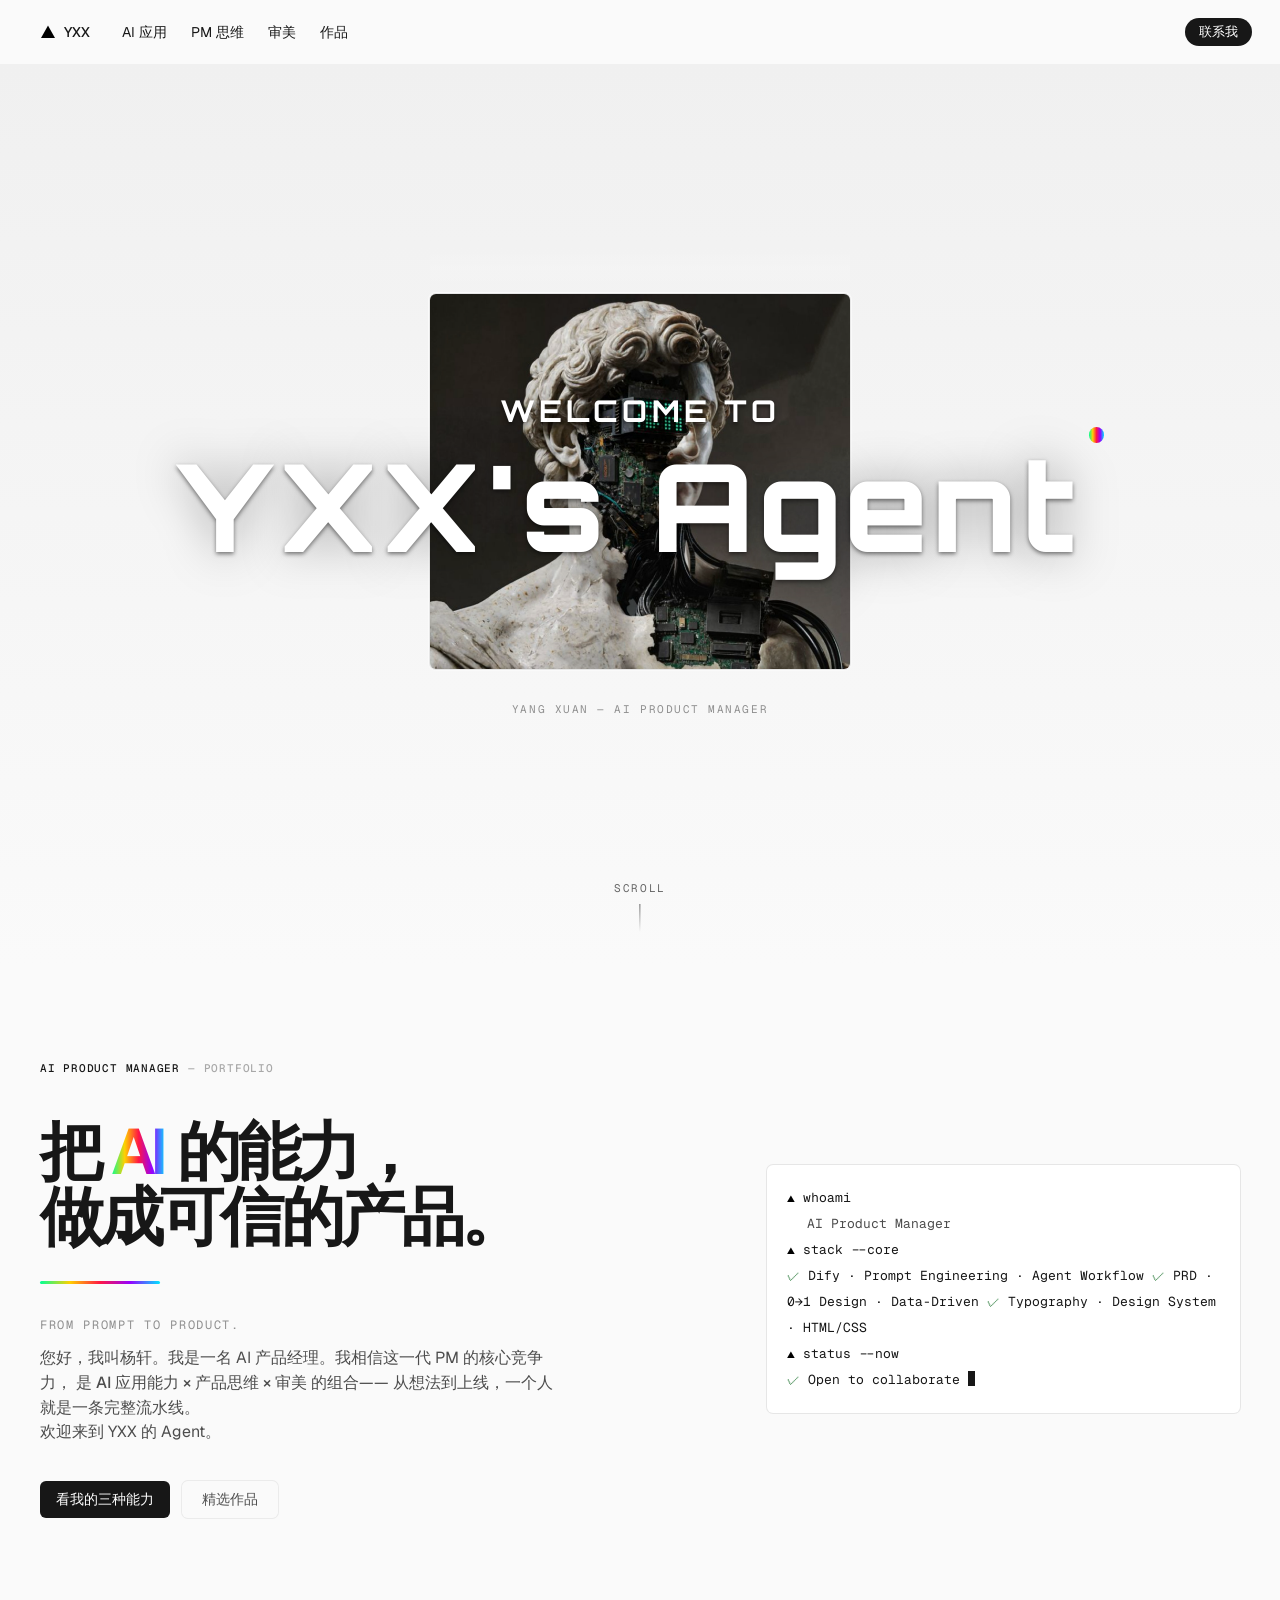
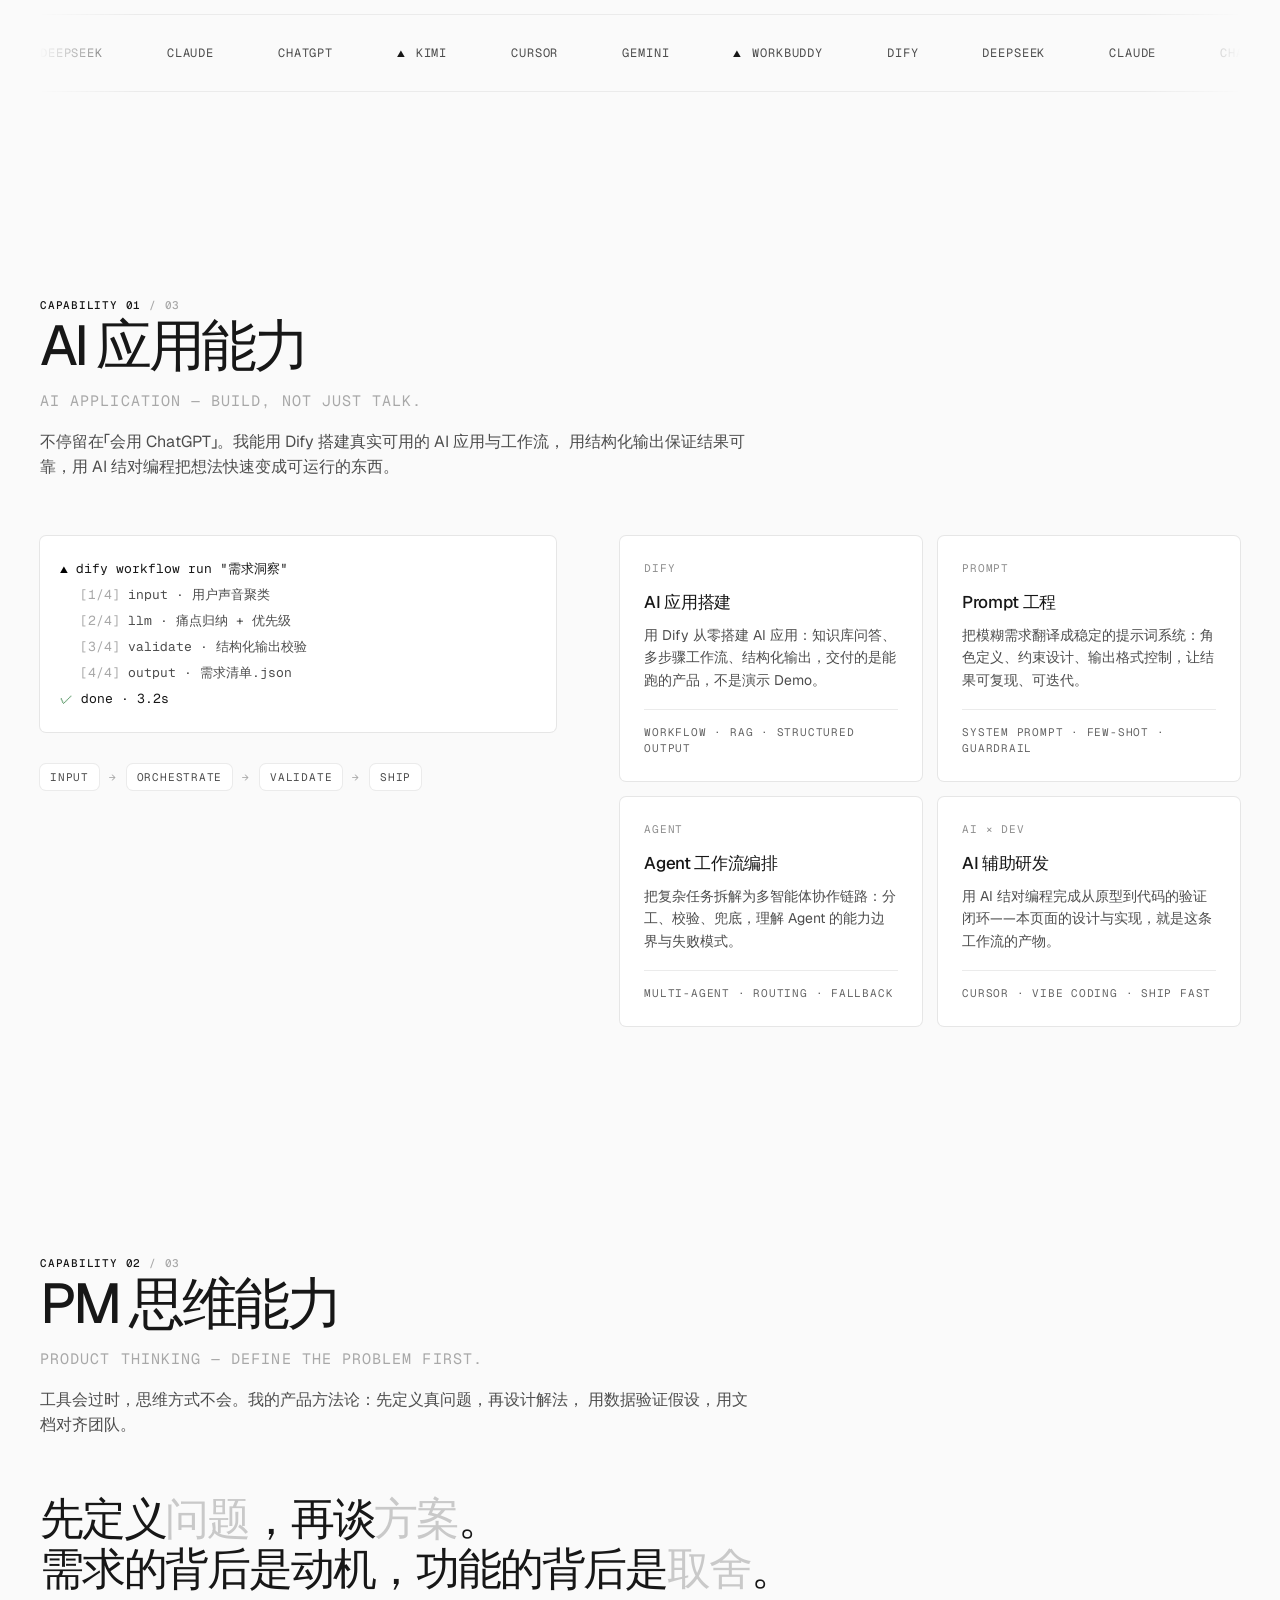
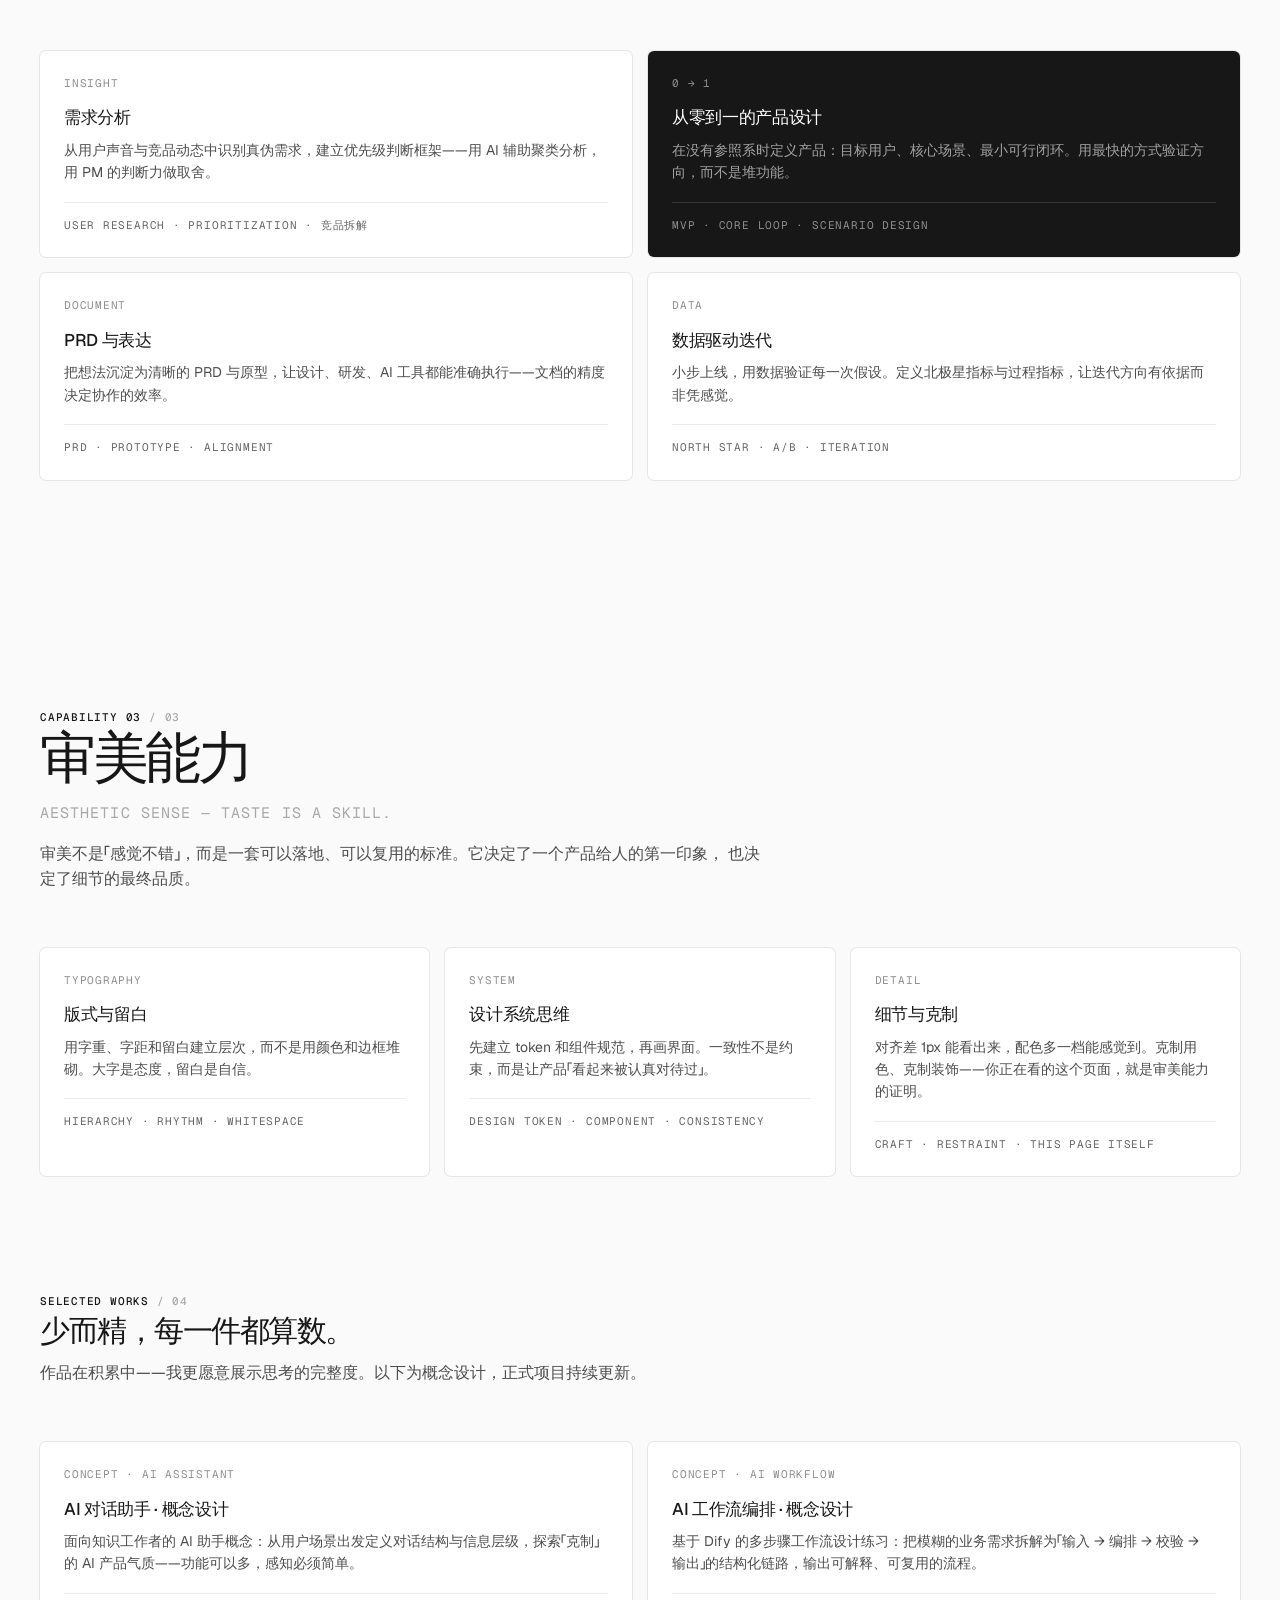
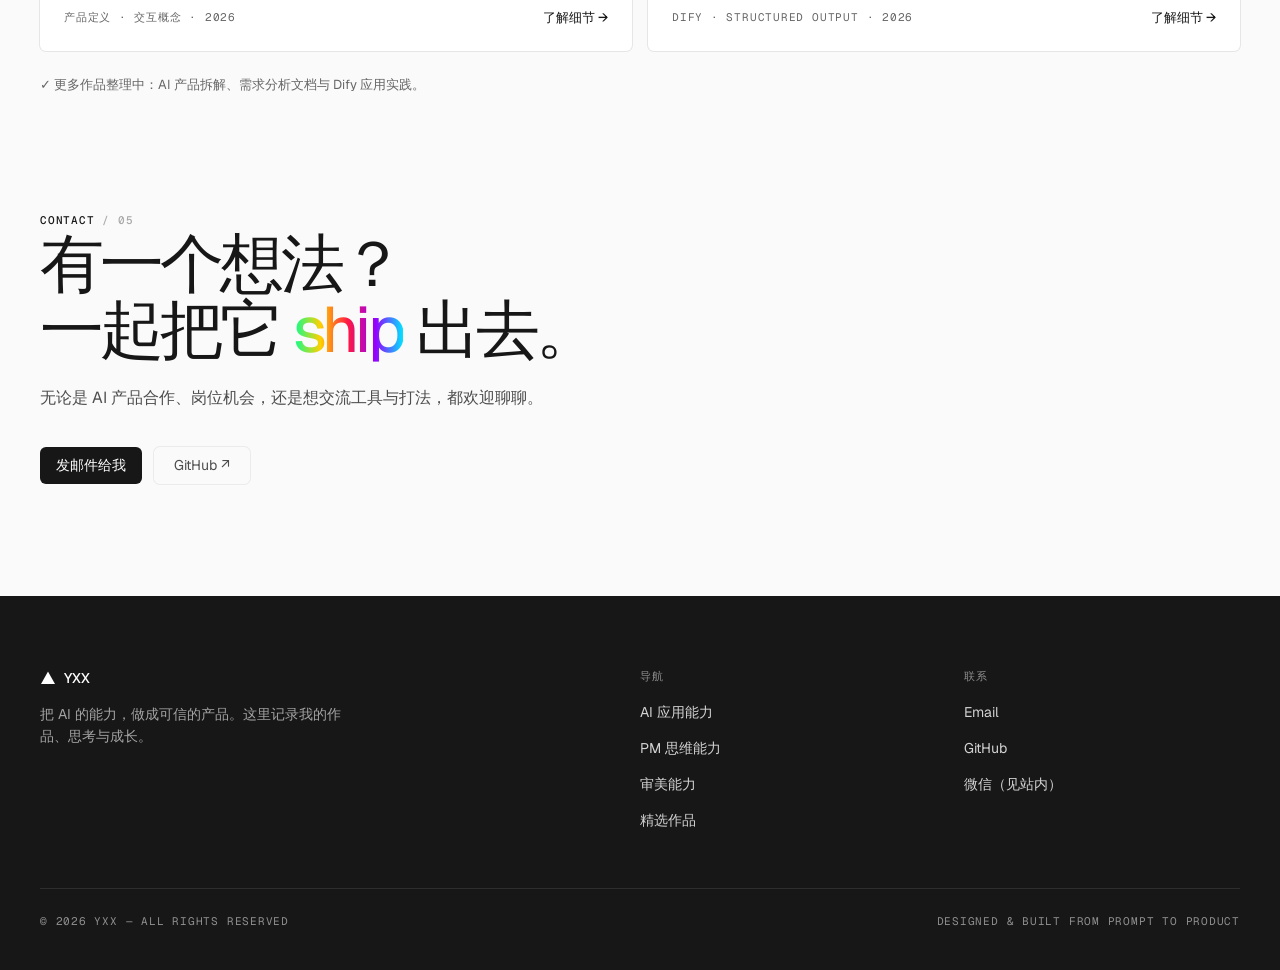
==== commit ecf6e538: "Update contact email and rebrand nav to YXX" ====
--- a/index.html
+++ b/index.html
@@ -608,7 +608,7 @@
     <!-- TODO: 替换成你的名字 / 品牌名 -->
     <a class="wordmark" href="#top">
       <svg width="16" height="16" viewBox="0 0 16 16" aria-hidden="true"><path d="M8 1.5L15 14H1z" fill="#000"/></svg>
-      AI·PM
+      YXX
     </a>
     <ul class="nav-links">
       <li><a href="#ai">AI 应用</a></li>
@@ -889,7 +889,7 @@
     </p>
     <div class="hero-actions reveal d2" style="margin-top:36px">
       <!-- TODO: 替换为你的真实邮箱 -->
-      <a class="btn btn-dark" href="mailto:your-email@example.com">发邮件给我</a>
+      <a class="btn btn-dark" href="mailto:393535466@qq.com">发邮件给我</a>
       <a class="btn btn-ghost" href="https://github.com/393535466-dev" target="_blank" rel="noopener">GitHub ↗</a>
     </div>
   </div>
@@ -904,7 +904,7 @@
       <div class="footer-brand">
         <a class="wordmark" href="#top" style="color:#fff">
           <svg width="16" height="16" viewBox="0 0 16 16" aria-hidden="true"><path d="M8 1.5L15 14H1z" fill="#fff"/></svg>
-          AI·PM
+          YXX
         </a>
         <p>把 AI 的能力，做成可信的产品。这里记录我的作品、思考与成长。</p>
       </div>
@@ -921,14 +921,14 @@
         <h5>联系</h5>
         <ul>
           <!-- TODO: 替换为真实联系方式 -->
-          <li><a href="mailto:your-email@example.com">Email</a></li>
+          <li><a href="mailto:393535466@qq.com">Email</a></li>
           <li><a href="https://github.com/393535466-dev" target="_blank" rel="noopener">GitHub</a></li>
           <li><a href="#contact">微信（见站内）</a></li>
         </ul>
       </div>
     </div>
     <div class="footer-bottom">
-      <span>© 2026 AI·PM — All rights reserved</span>
+      <span>© 2026 YXX — All rights reserved</span>
       <span>Designed & built from prompt to product</span>
     </div>
   </div>
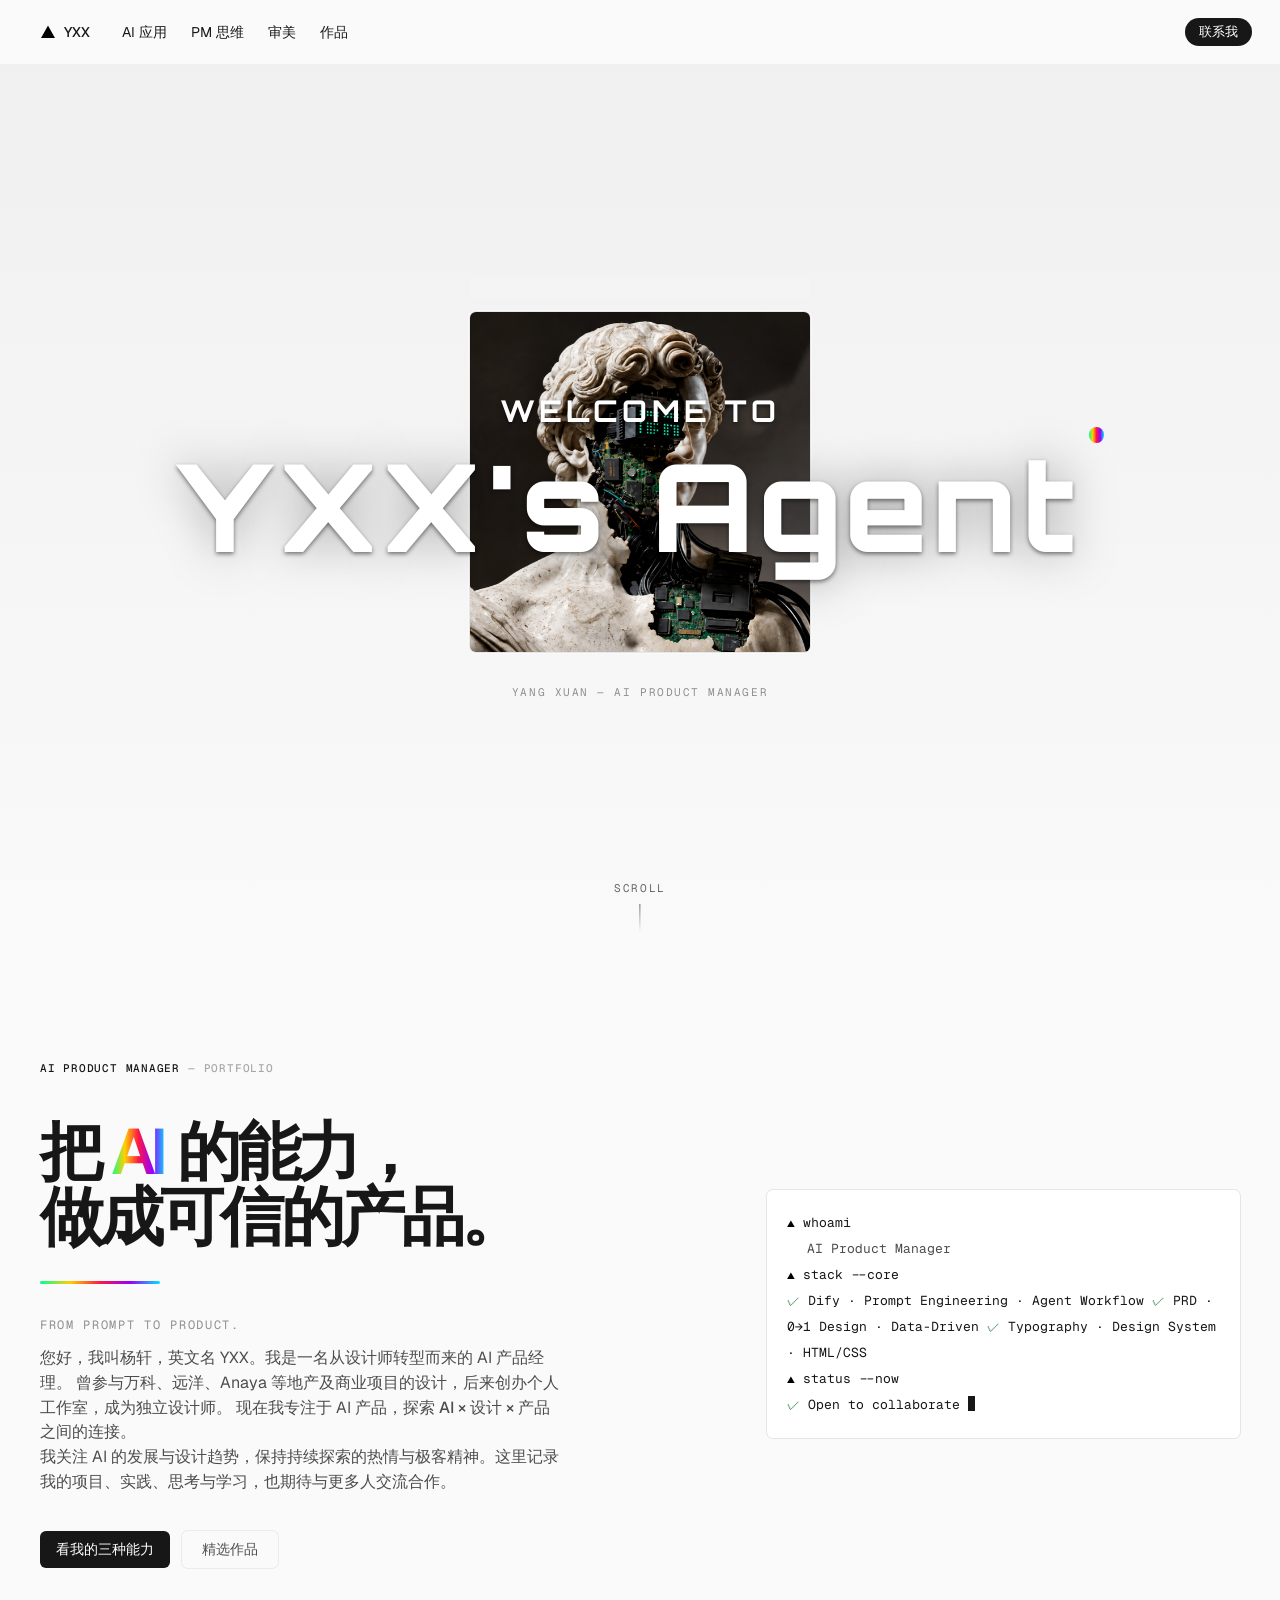
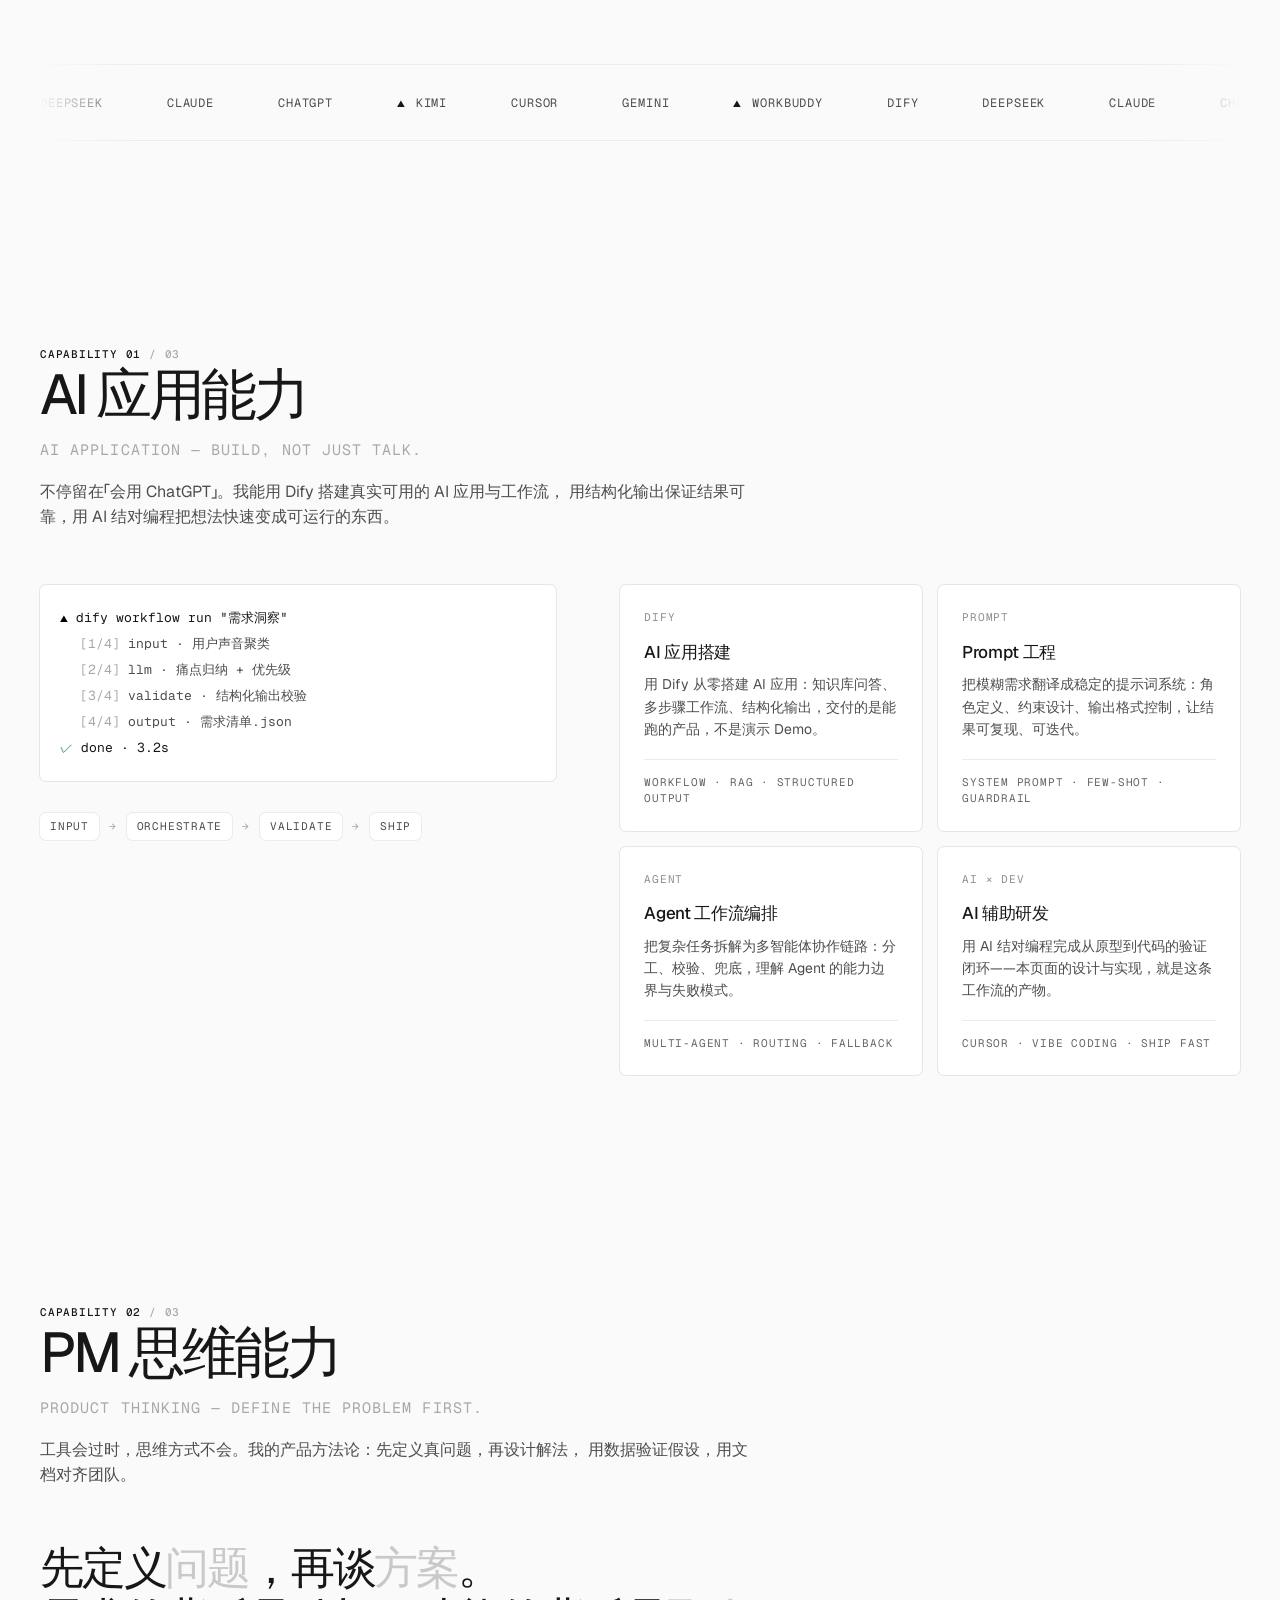
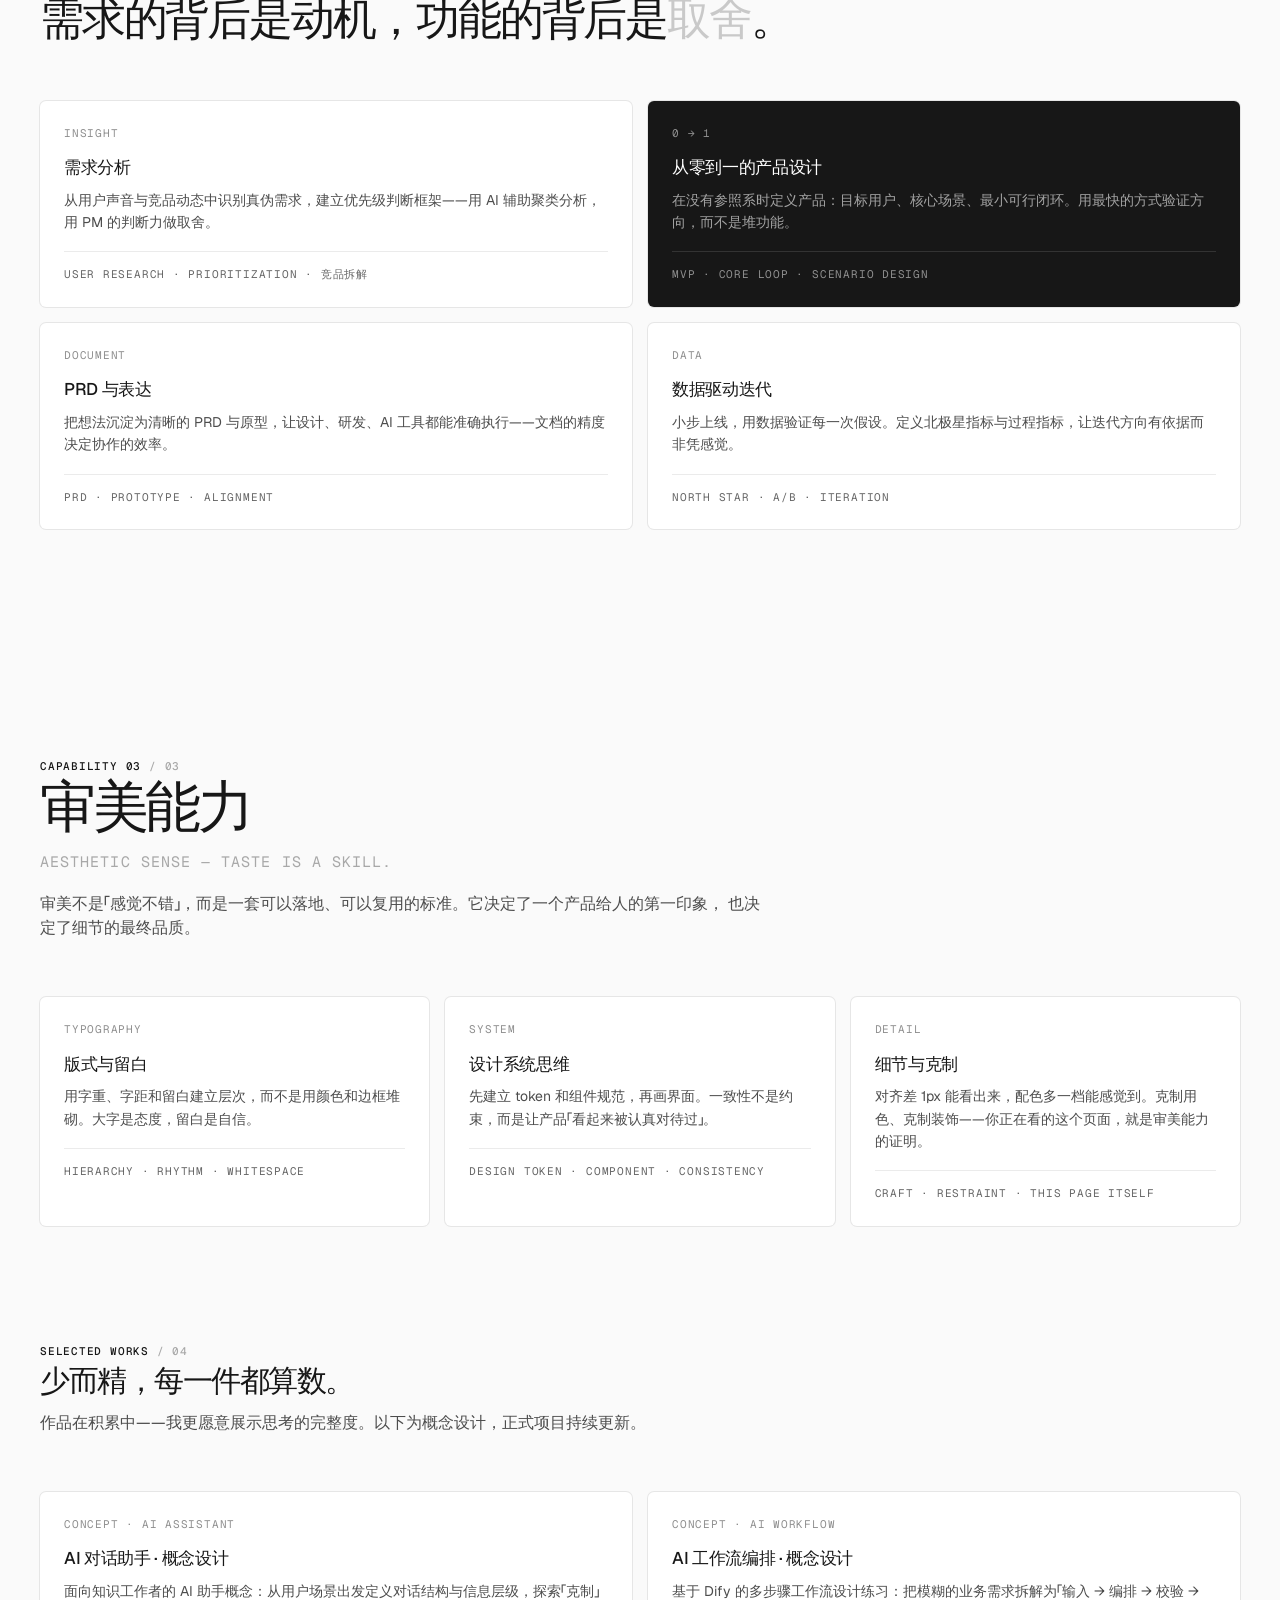
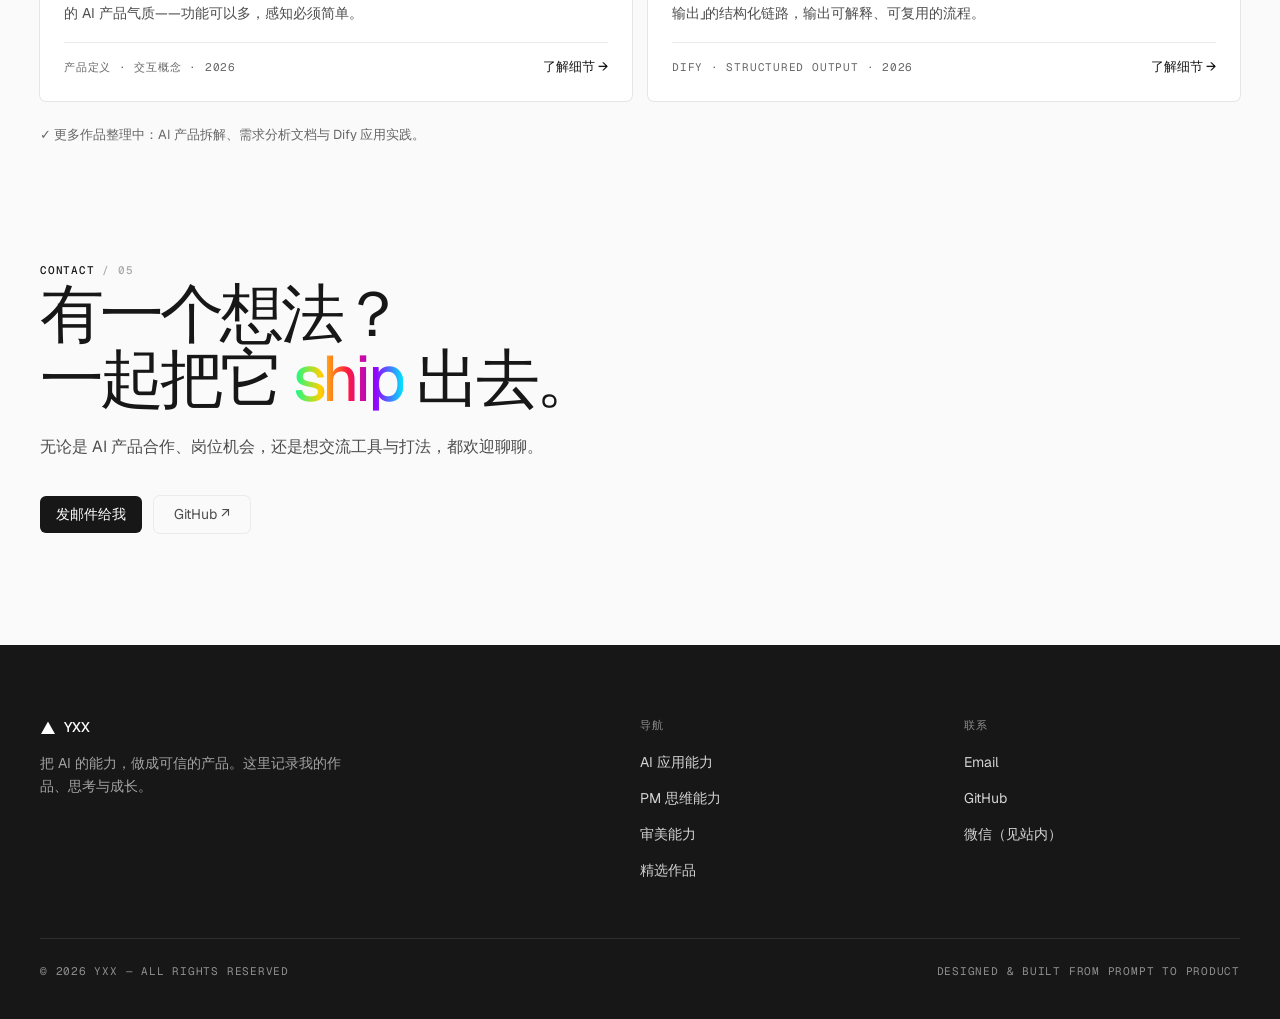
==== commit 400cd89a: "Shrink landing image two steps (420px to 340px)" ====
--- a/index.html
+++ b/index.html
@@ -115,7 +115,7 @@
 }
 .landing-stage {
   position: relative;
-  width: min(420px, 66vw);
+  width: min(340px, 56vw);
 }
 .landing-stage img {
   width: 100%;
@@ -653,9 +653,10 @@
         <div class="grad-bar reveal d1"></div>
         <p class="sub-en reveal d2">From Prompt to Product.</p>
         <p class="body lede reveal d2">
-          您好，我叫<b style="font-weight:500">杨轩</b>。我是一名 AI 产品经理。我相信这一代 PM 的核心竞争力，
-          是 <b style="font-weight:500">AI 应用能力 × 产品思维 × 审美</b> 的组合——
-          从想法到上线，一个人就是一条完整流水线。<br>欢迎来到 YXX 的 Agent。
+          您好，我叫<b style="font-weight:500">杨轩</b>，英文名 YXX。我是一名从设计师转型而来的 AI 产品经理。
+          曾参与万科、远洋、Anaya 等地产及商业项目的设计，后来创办个人工作室，成为独立设计师。
+          现在我专注于 AI 产品，探索 <b style="font-weight:500">AI × 设计 × 产品</b> 之间的连接。<br>
+          我关注 AI 的发展与设计趋势，保持持续探索的热情与极客精神。这里记录我的项目、实践、思考与学习，也期待与更多人交流合作。
         </p>
         <div class="hero-actions reveal d2">
           <a class="btn btn-dark" href="#ai">看我的三种能力</a>
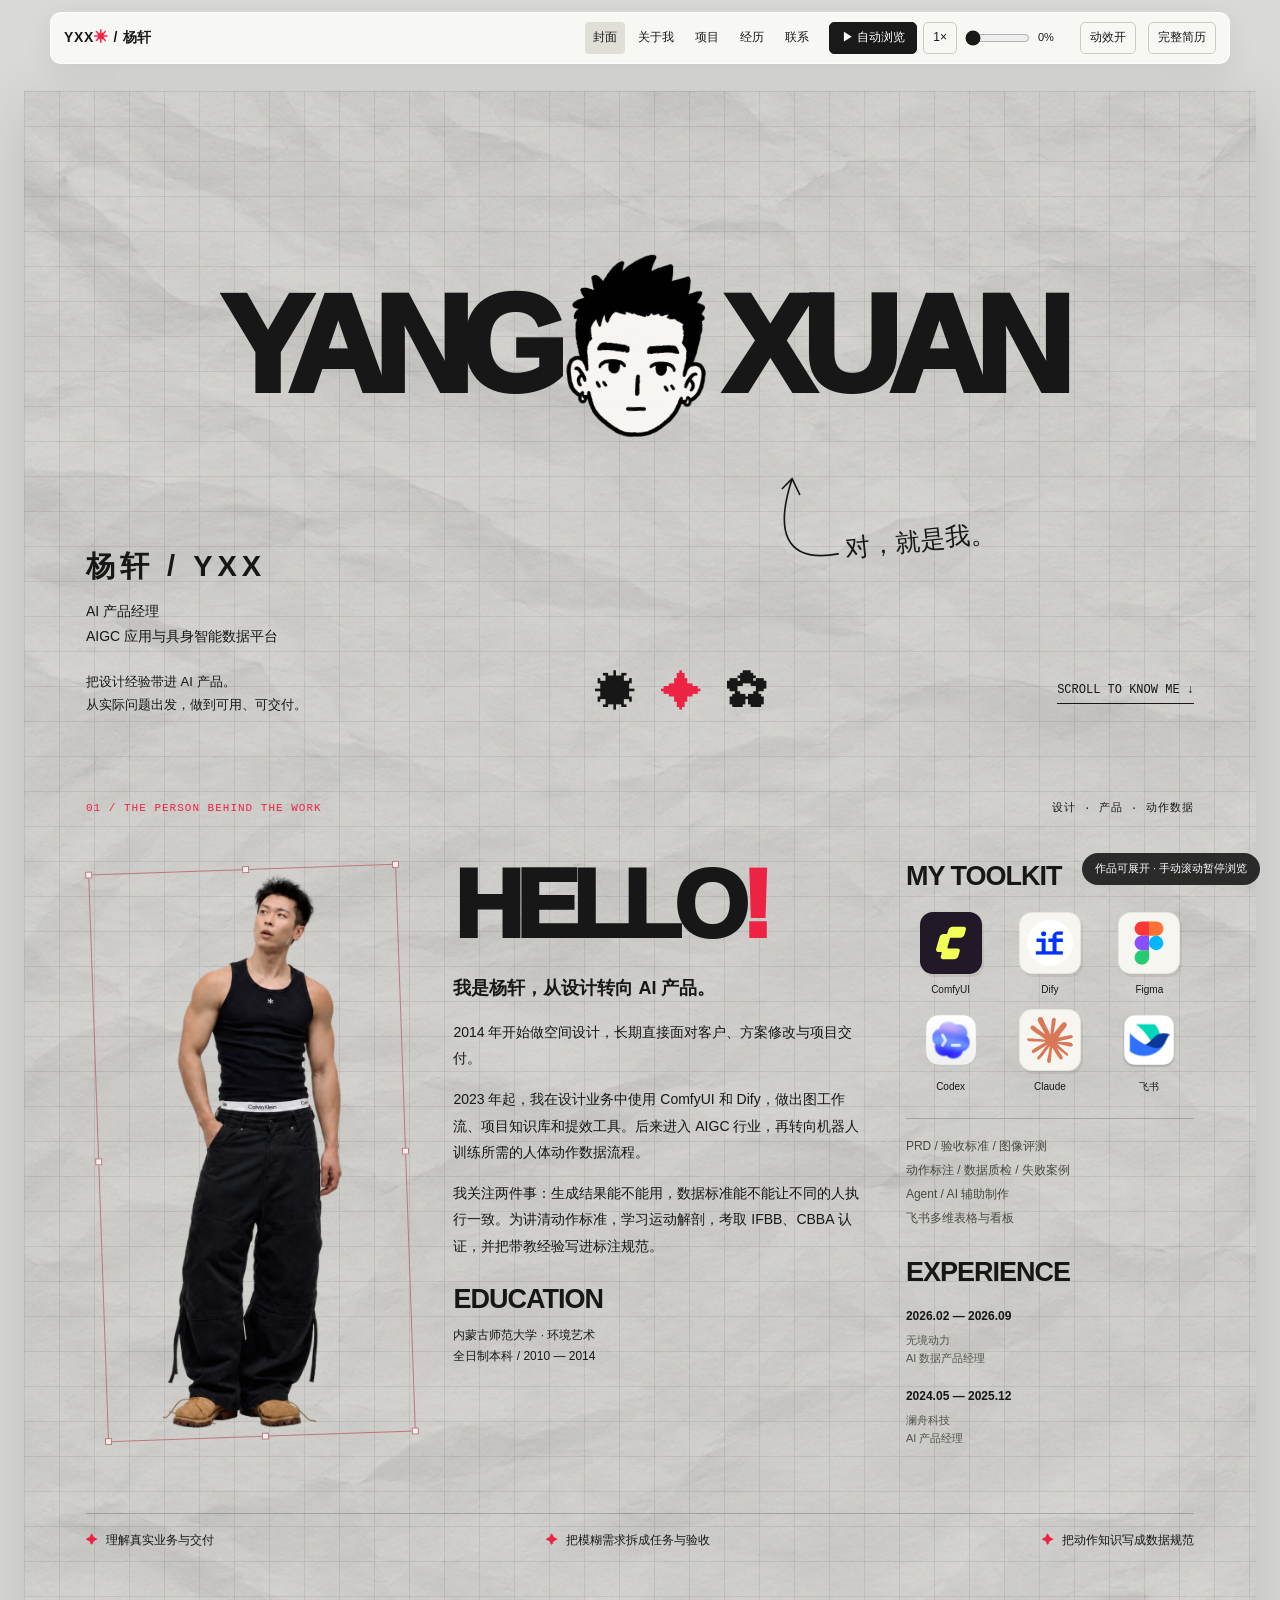
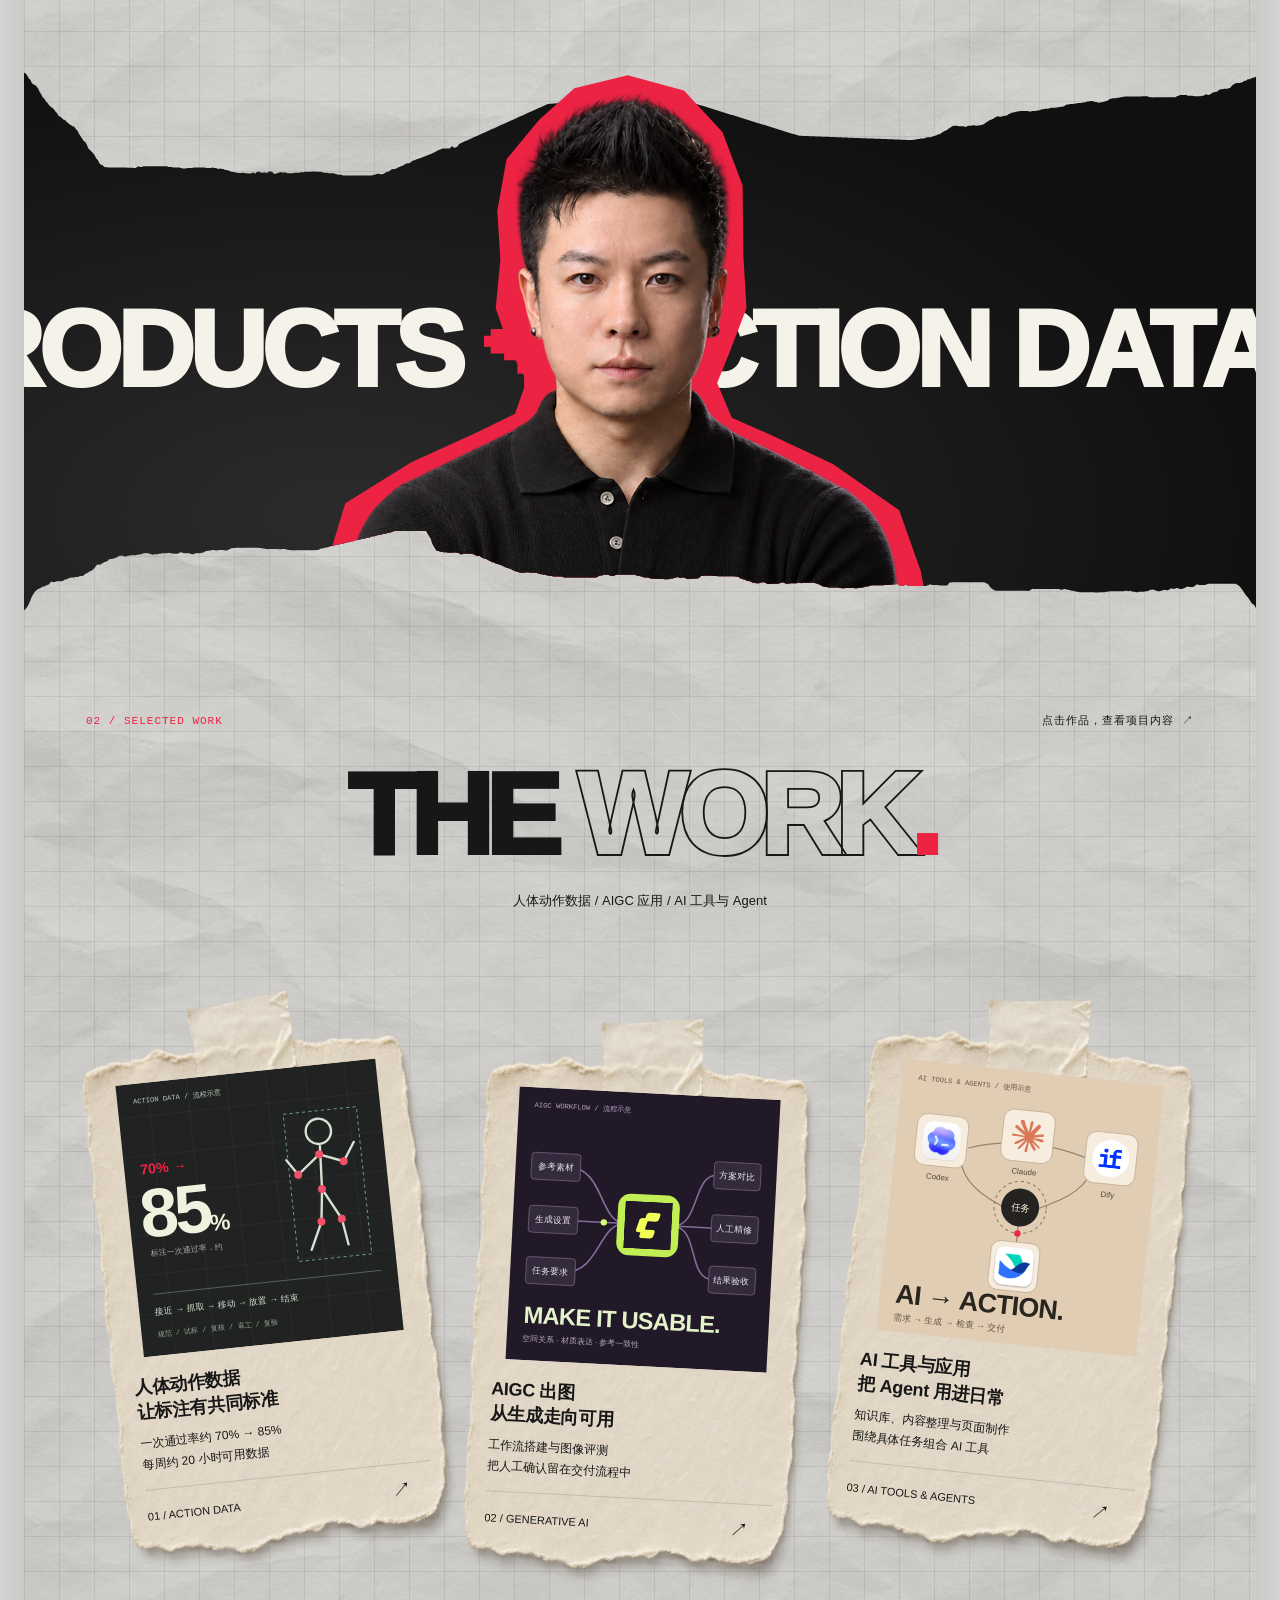
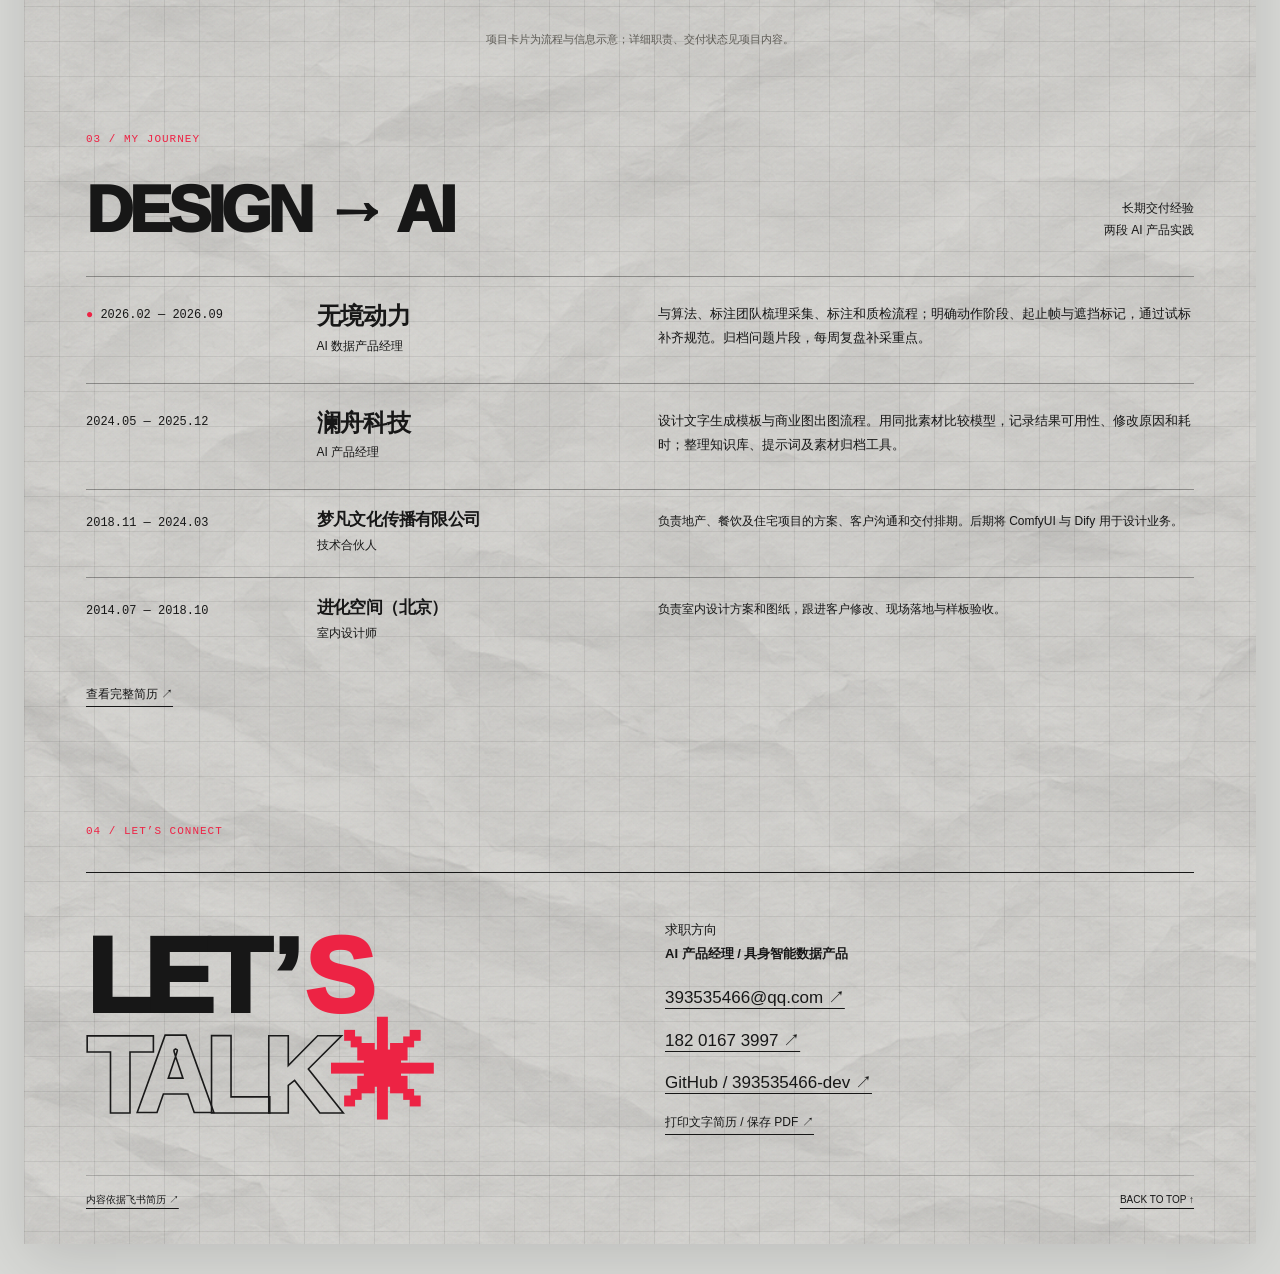
==== commit 669a4f0f: "Replace personal homepage with the new portfolio" ====
--- a/index.html
+++ b/index.html
@@ -1,947 +1,59 @@
-<!DOCTYPE html>
-<html lang="zh-CN">
-<head>
-<meta charset="UTF-8">
-<meta name="viewport" content="width=device-width, initial-scale=1.0">
-<title>YXX's Agent — AI Product Manager</title>
-<meta name="description" content="杨轩 · AI 产品经理个人主页 — AI 应用能力 × PM 思维能力 × 审美能力">
-<link rel="preconnect" href="https://fonts.googleapis.com">
-<link rel="preconnect" href="https://fonts.gstatic.com" crossorigin>
-<link href="https://fonts.googleapis.com/css2?family=Geist:wght@100..900&family=Geist+Mono:wght@100..900&family=Orbitron:wght@400..900&display=swap" rel="stylesheet">
-<style>
-/* ============ Vercel 风格设计系统 — Typeset terminal on white paper ============ */
-:root {
-  --paper: #fafafa;
-  --white: #ffffff;
-  --hairline: #ebebeb;
-  --ash: #c9c9c9;
-  --smoke: #a8a8a8;
-  --graphite: #8f8f8f;
-  --slate: #7d7d7d;
-  --stone: #666666;
-  --charcoal: #4d4d4d;
-  --obsidian: #171717;
-  --carbon: #000000;
-  --green: #297a3a;
-  --gradient-spectrum: linear-gradient(90deg, #00ff95 0%, #ffd000 25%, #ff1744 50%, #9500ff 75%, #00e5ff 100%);
-  --gradient-muted: linear-gradient(90deg, #8fb39b 0%, #b0a878 25%, #b98a91 50%, #9b8fae 75%, #8aadb8 100%);
-  --font-display: 'Orbitron', 'Geist', 'PingFang SC', sans-serif;
-
-  --sans: 'Geist', 'PingFang SC', 'Hiragino Sans GB', 'Noto Sans SC', ui-sans-serif, system-ui, sans-serif;
-  --mono: 'Geist Mono', 'SF Mono', Menlo, Consolas, 'PingFang SC', monospace;
-
-  --radius: 6px;
-  --ring-card: 0 0 0 1px rgba(0,0,0,0.08), 0 0 0 2px #fafafa;
-  --ring-ghost: 0 0 0 1px #ebebeb;
-}
-
-* { margin: 0; padding: 0; box-sizing: border-box; }
-html { scroll-behavior: smooth; }
-
-body {
-  font-family: var(--sans);
-  font-weight: 400;
-  background: var(--paper);
-  color: var(--obsidian);
-  font-size: 16px;
-  line-height: 1.5;
-  -webkit-font-smoothing: antialiased;
-  text-rendering: optimizeLegibility;
-}
-::selection { background: var(--obsidian); color: var(--white); }
-
-.container { max-width: 1280px; margin: 0 auto; padding: 0 40px; }
-@media (max-width: 640px) { .container { padding: 0 20px; } }
-
-/* ---------- 通用字阶 ---------- */
-.eyebrow {
-  font-family: var(--mono);
-  font-size: 11px;
-  font-weight: 500;
-  letter-spacing: 0.071em;
-  text-transform: uppercase;
-  color: var(--obsidian);
-  margin-bottom: 14px;
-}
-.eyebrow .idx { color: var(--smoke); margin-left: 8px; }
-
-.display {
-  font-size: clamp(40px, 6.5vw, 64px);
-  font-weight: 450;
-  line-height: 1.02;
-  letter-spacing: -0.06em;
-}
-.display-bold { font-weight: 600; }
-.heading-lg {
-  font-size: clamp(34px, 4.6vw, 56px);
-  font-weight: 450;
-  line-height: 1.0;
-  letter-spacing: -0.06em;
-}
-.heading {
-  font-size: clamp(24px, 3vw, 30px);
-  font-weight: 400;
-  line-height: 1.1;
-  letter-spacing: -0.05em;
-}
-.body { font-size: 16px; color: var(--charcoal); line-height: 1.55; }
-.body-sm { font-size: 14px; color: var(--charcoal); line-height: 1.5; }
-.caption { font-size: 13px; color: var(--stone); line-height: 1.54; }
-
-.mono { font-family: var(--mono); }
-.grad-text {
-  background: var(--gradient-spectrum);
-  -webkit-background-clip: text;
-  background-clip: text;
-  color: transparent;
-}
-.grad-muted {
-  background: var(--gradient-muted);
-  -webkit-background-clip: text;
-  background-clip: text;
-  color: transparent;
-}
-
-/* ---------- Landing（Canno 式首屏） ---------- */
-.landing {
-  min-height: 100vh;
-  display: flex;
-  flex-direction: column;
-  align-items: center;
-  justify-content: center;
-  background: linear-gradient(180deg, #f0f0f0 0%, #fafafa 100%);
-  padding: 80px 20px 96px;
-  position: relative;
-}
-.landing-stage {
-  position: relative;
-  width: min(340px, 56vw);
-}
-.landing-stage img {
-  width: 100%;
-  display: block;
-  border-radius: 6px;
-}
-.glitch { position: relative; }
-.glitch .glitch-base {
-  box-shadow: var(--ring-card);
-  animation: tv-flicker 6s steps(1, end) infinite;
-}
-.glitch-layer {
-  position: absolute;
-  inset: 0;
-  width: 100%;
-  height: 100%;
-  object-fit: cover;
-  border-radius: 6px;
-  opacity: 0;
-  pointer-events: none;
-  mix-blend-mode: screen;
-  z-index: 1;
-}
-.g-red { filter: saturate(4) hue-rotate(-40deg) brightness(1.1); animation: glitch-red 6s steps(1, end) infinite; }
-.g-cyan { filter: saturate(3.5) hue-rotate(130deg) brightness(1.1); animation: glitch-cyan 6s steps(1, end) infinite; }
-
-/* 电视闪屏 + 短路（6s 无限循环） */
-@keyframes tv-flicker {
-  0%, 6% { filter: brightness(1); }
-  7% { filter: brightness(0.35) contrast(1.2); }
-  8% { filter: brightness(1.05); }
-  9% { filter: brightness(0.5); }
-  10%, 19% { filter: brightness(1); }
-  20% { filter: brightness(0.08) contrast(1.6); }   /* 短路：骤暗 */
-  21% { filter: brightness(1.4) contrast(1.2); }
-  22% { filter: brightness(0.3); }
-  23% { filter: brightness(1.15); }
-  24%, 40% { filter: brightness(1); }
-  41% { filter: brightness(0.45) saturate(1.6); }
-  42% { filter: brightness(1.1) contrast(1.15); }
-  43%, 58% { filter: brightness(1); }
-  59% { filter: brightness(0.12) contrast(1.8); }   /* 短路：骤暗 */
-  60% { filter: brightness(1.3) contrast(1.1); }
-  61% { filter: brightness(0.6); }
-  62%, 82% { filter: brightness(1); }
-  83% { filter: brightness(0.55); }
-  84% { filter: brightness(1.08); }
-  85%, 100% { filter: brightness(1); }
-}
-/* 短路时的 RGB 撕裂（红移层） */
-@keyframes glitch-red {
-  0%, 19.9% { opacity: 0; transform: none; }
-  20% { opacity: 0.85; clip-path: inset(12% 0 58% 0); transform: translateX(-9px); }
-  21.5% { opacity: 0.85; clip-path: inset(62% 0 8% 0); transform: translateX(7px); }
-  23%, 58.9% { opacity: 0; transform: none; }
-  59% { opacity: 0.9; clip-path: inset(38% 0 34% 0); transform: translateX(11px); }
-  60.5% { opacity: 0.8; clip-path: inset(5% 0 82% 0); transform: translateX(-6px); }
-  62%, 82.9% { opacity: 0; transform: none; }
-  83% { opacity: 0.7; clip-path: inset(48% 0 30% 0); transform: translateX(-7px); }
-  84.5%, 100% { opacity: 0; transform: none; }
-}
-/* 短路时的 RGB 撕裂（青移层） */
-@keyframes glitch-cyan {
-  0%, 19.9% { opacity: 0; transform: none; }
-  20% { opacity: 0.8; clip-path: inset(55% 0 20% 0); transform: translateX(9px); }
-  21.5% { opacity: 0.8; clip-path: inset(8% 0 74% 0); transform: translateX(-7px); }
-  23%, 58.9% { opacity: 0; transform: none; }
-  59% { opacity: 0.85; clip-path: inset(70% 0 6% 0); transform: translateX(-10px); }
-  60.5% { opacity: 0.75; clip-path: inset(30% 0 52% 0); transform: translateX(6px); }
-  62%, 82.9% { opacity: 0; transform: none; }
-  83% { opacity: 0.65; clip-path: inset(18% 0 64% 0); transform: translateX(8px); }
-  84.5%, 100% { opacity: 0; transform: none; }
-}
-/* 同步滚动的电视扫描亮条 */
-.glitch::after {
-  content: '';
-  position: absolute;
-  left: 0; right: 0;
-  height: 10%;
-  top: -12%;
-  z-index: 2;
-  background: linear-gradient(180deg, rgba(255,255,255,0), rgba(255,255,255,0.14), rgba(255,255,255,0));
-  pointer-events: none;
-  animation: tv-roll 6s linear infinite;
-}
-@keyframes tv-roll {
-  0%, 54% { top: -12%; }
-  66%, 100% { top: 106%; }
-}
-.landing-title {
-  position: absolute;
-  inset: 0;
-  z-index: 3;
-  display: flex;
-  flex-direction: column;
-  align-items: center;
-  justify-content: center;
-  text-align: center;
-  color: #ffffff;
-  font-family: var(--font-display);
-  text-shadow: 0 2px 4px rgba(0,0,0,0.5), 0 0 48px rgba(0,0,0,0.35);
-  pointer-events: none;
-}
-.lt-small {
-  font-size: clamp(15px, 2.6vw, 30px);
-  font-weight: 700;
-  letter-spacing: 0.14em;
-  line-height: 1.1;
-  text-transform: uppercase;
-}
-.lt-big {
-  font-size: clamp(34px, 9.5vw, 132px);
-  font-weight: 800;
-  letter-spacing: 0.04em;
-  line-height: 1.05;
-  white-space: nowrap;
-}
-.lt-dot {
-  display: inline-block;
-  width: 0.13em; height: 0.13em;
-  border-radius: 50%;
-  background: var(--gradient-spectrum);
-  margin-left: 0.06em;
-  vertical-align: 0.9em;
-}
-.landing-by {
-  margin-top: 32px;
-  font-family: var(--mono);
-  font-size: 11px;
-  letter-spacing: 0.14em;
-  text-transform: uppercase;
-  color: var(--graphite);
-}
-.scroll-cue {
-  position: absolute;
-  bottom: 32px; left: 50%;
-  transform: translateX(-50%);
-  font-family: var(--mono);
-  font-size: 11px;
-  letter-spacing: 0.14em;
-  text-transform: uppercase;
-  color: var(--stone);
-  text-decoration: none;
-  display: flex;
-  flex-direction: column;
-  align-items: center;
-  gap: 8px;
-  transition: color 0.2s ease;
-}
-.scroll-cue:hover { color: var(--obsidian); }
-.scroll-cue::after {
-  content: '';
-  width: 1px; height: 28px;
-  background: linear-gradient(var(--stone), transparent);
-  animation: drip 2s ease infinite;
-}
-@keyframes drip {
-  0% { transform: scaleY(0); transform-origin: top; }
-  50% { transform: scaleY(1); transform-origin: top; }
-  51% { transform: scaleY(1); transform-origin: bottom; }
-  100% { transform: scaleY(0); transform-origin: bottom; }
-}
-
-/* ---------- AI 模型滚动条 ---------- */
-.marquee {
-  margin-top: 96px;
-  padding: 28px 0;
-  border-top: 1px solid var(--hairline);
-  border-bottom: 1px solid var(--hairline);
-  overflow: hidden;
-  -webkit-mask-image: linear-gradient(90deg, transparent, #000 8%, #000 92%, transparent);
-  mask-image: linear-gradient(90deg, transparent, #000 8%, #000 92%, transparent);
-}
-.marquee-track {
-  display: flex;
-  align-items: center;
-  gap: 64px;
-  width: max-content;
-  animation: marquee 32s linear infinite;
-}
-.marquee:hover .marquee-track { animation-play-state: paused; }
-@keyframes marquee { to { transform: translateX(-50%); } }
-.model {
-  display: inline-flex;
-  align-items: center;
-  gap: 10px;
-  font-family: var(--mono);
-  font-size: 12px;
-  letter-spacing: 0.071em;
-  text-transform: uppercase;
-  color: var(--charcoal);
-  white-space: nowrap;
-}
-.model img, .model svg { width: 18px; height: 18px; display: block; }
-.model .fallback-glyph { font-weight: 600; color: var(--obsidian); font-size: 13px; }
-
-section { padding: 112px 0; }
-@media (max-width: 640px) { section { padding: 80px 0; } }
-
-/* ---------- 导航 ---------- */
-.nav {
-  position: sticky;
-  top: 0;
-  z-index: 100;
-  height: 64px;
-  background: rgba(250, 250, 250, 0.8);
-  -webkit-backdrop-filter: blur(20px);
-  backdrop-filter: blur(20px);
-}
-.nav-inner {
-  max-width: 1280px;
-  margin: 0 auto;
-  padding: 0 40px;
-  height: 64px;
-  display: flex;
-  align-items: center;
-  gap: 32px;
-}
-.wordmark {
-  display: flex;
-  align-items: center;
-  gap: 8px;
-  font-size: 14px;
-  font-weight: 500;
-  color: var(--obsidian);
-  text-decoration: none;
-}
-.nav-links { display: flex; gap: 24px; list-style: none; }
-.nav-links a {
-  font-size: 14px;
-  color: var(--obsidian);
-  text-decoration: none;
-  transition: color 0.15s ease;
-}
-.nav-links a:hover { color: var(--stone); }
-.nav-right { margin-left: auto; margin-right: -12px; display: flex; align-items: center; gap: 12px; }
-
-@media (max-width: 860px) { .nav-links { display: none; } }
-
-/* ---------- 按钮 ---------- */
-.btn {
-  display: inline-flex;
-  align-items: center;
-  gap: 8px;
-  font-family: var(--sans);
-  font-size: 14px;
-  font-weight: 400;
-  text-decoration: none;
-  cursor: pointer;
-  border: none;
-  border-radius: var(--radius);
-  transition: all 0.15s ease;
-}
-.btn:focus-visible, a:focus-visible { outline: 2px solid var(--obsidian); outline-offset: 2px; }
-.btn-dark {
-  background: var(--obsidian);
-  color: var(--white);
-  padding: 8px 16px;
-}
-.btn-dark:hover { background: #383838; }
-.btn-ghost {
-  background: transparent;
-  color: var(--charcoal);
-  box-shadow: var(--ring-ghost);
-  padding: 8px 20px;
-}
-.btn-ghost:hover { color: var(--obsidian); box-shadow: 0 0 0 1px #c9c9c9; }
-.btn-pill {
-  background: var(--obsidian);
-  color: var(--white);
-  border-radius: 9999px;
-  padding: 4px 14px;
-  font-size: 13px;
-}
-.btn-pill:hover { background: #383838; }
-
-/* ---------- Hero ---------- */
-.hero { padding: 96px 0 88px; }
-.hero-grid {
-  display: grid;
-  grid-template-columns: 1.4fr 1fr;
-  gap: 64px;
-  align-items: center;
-}
-@media (max-width: 960px) { .hero-grid { grid-template-columns: 1fr; gap: 48px; } }
-.hero-eyebrows { display: flex; flex-direction: column; gap: 6px; margin-bottom: 28px; }
-.hero h1 { max-width: 640px; }
-.hero .grad-bar {
-  width: 120px; height: 3px;
-  border-radius: 2px;
-  background: var(--gradient-spectrum);
-  margin: 32px 0;
-}
-.hero .sub-en {
-  font-family: var(--mono);
-  font-size: 12px;
-  letter-spacing: 0.14em;
-  text-transform: uppercase;
-  color: var(--graphite);
-  margin-bottom: 12px;
-}
-.hero p.lede { max-width: 520px; margin-bottom: 36px; }
-.hero-actions { display: flex; gap: 12px; flex-wrap: wrap; }
-
-/* CLI 面板 — the terminal IS the marketing */
-.cli {
-  background: var(--white);
-  border-radius: var(--radius);
-  box-shadow: var(--ring-card);
-  padding: 20px;
-  font-family: var(--mono);
-  font-size: 13px;
-  line-height: 2.0;
-  color: var(--obsidian);
-}
-.cli .cmd::before { content: '▲ '; color: var(--carbon); font-weight: 600; }
-.cli .ok::before { content: '✓ '; color: var(--green); }
-.cli .out { color: var(--charcoal); padding-left: 20px; display: block; }
-.cli .dim { color: var(--smoke); }
-.cli .cursor {
-  display: inline-block;
-  width: 7px; height: 15px;
-  background: var(--obsidian);
-  vertical-align: -2px;
-  animation: blink 1.1s steps(1) infinite;
-}
-@keyframes blink { 50% { opacity: 0; } }
-
-/* ---------- 能力区块头部 ---------- */
-.sec-head { max-width: 720px; margin-bottom: 56px; }
-.sec-head h2 { margin-top: 2px; }
-.sec-head p { margin-top: 18px; }
-.sec-head .en-echo {
-  display: block;
-  font-family: var(--mono);
-  font-size: clamp(13px, 1.6vw, 15px);
-  letter-spacing: 0.071em;
-  text-transform: uppercase;
-  color: var(--smoke);
-  margin-top: 16px;
-}
-
-/* ---------- 卡片 ---------- */
-.card {
-  background: var(--white);
-  border-radius: var(--radius);
-  box-shadow: var(--ring-card);
-  padding: 24px;
-  transition: box-shadow 0.2s ease, transform 0.2s ease;
-}
-.card:hover { transform: translateY(-2px); }
-.card .tag {
-  font-family: var(--mono);
-  font-size: 11px;
-  letter-spacing: 0.071em;
-  text-transform: uppercase;
-  color: var(--graphite);
-  margin-bottom: 14px;
-}
-.card h3 { font-size: 17px; font-weight: 500; letter-spacing: -0.02em; margin-bottom: 8px; }
-.card p { font-size: 14px; color: var(--charcoal); line-height: 1.6; }
-.card .card-meta {
-  margin-top: 18px; padding-top: 14px;
-  border-top: 1px solid var(--hairline);
-  font-family: var(--mono);
-  font-size: 11px;
-  letter-spacing: 0.071em;
-  color: var(--stone);
-  text-transform: uppercase;
-}
-
-.card-dark { background: var(--obsidian); }
-.card-dark h3 { color: var(--white); }
-.card-dark p { color: #a3a3a3; }
-.card-dark .tag { color: #8f8f8f; }
-.card-dark .card-meta { color: #8f8f8f; border-top-color: #333; }
-
-.grid-2 { display: grid; grid-template-columns: 1fr 1fr; gap: 16px; }
-.grid-3 { display: grid; grid-template-columns: repeat(3, 1fr); gap: 16px; }
-@media (max-width: 860px) { .grid-2, .grid-3 { grid-template-columns: 1fr; } }
-
-/* ---------- 能力 01：双栏 ---------- */
-.split { display: grid; grid-template-columns: 1fr 1.2fr; gap: 64px; align-items: start; }
-@media (max-width: 960px) { .split { grid-template-columns: 1fr; gap: 40px; } }
-.pipe {
-  margin-top: 32px;
-  display: flex;
-  flex-wrap: wrap;
-  align-items: center;
-  gap: 10px;
-  font-family: var(--mono);
-  font-size: 11px;
-  letter-spacing: 0.071em;
-  text-transform: uppercase;
-  color: var(--charcoal);
-}
-.pipe span.step {
-  box-shadow: var(--ring-ghost);
-  background: var(--white);
-  border-radius: var(--radius);
-  padding: 5px 10px;
-}
-.pipe .arr { color: var(--smoke); }
-
-/* ---------- 大字宣言 ---------- */
-.manifesto {
-  font-size: clamp(28px, 4.2vw, 44px);
-  font-weight: 450;
-  letter-spacing: -0.05em;
-  line-height: 1.15;
-  max-width: 880px;
-}
-.manifesto .dim { color: var(--ash); }
-
-/* ---------- 作品 ---------- */
-.work-meta-row {
-  display: flex;
-  justify-content: space-between;
-  align-items: center;
-  gap: 12px;
-  margin-top: 18px;
-  padding-top: 14px;
-  border-top: 1px solid var(--hairline);
-}
-.work-meta-row .role { font-family: var(--mono); font-size: 11px; letter-spacing: 0.071em; text-transform: uppercase; color: var(--stone); }
-.link-arrow {
-  font-size: 13px;
-  color: var(--obsidian);
-  text-decoration: none;
-  font-weight: 500;
-}
-.link-arrow:hover { text-decoration: underline; text-underline-offset: 4px; }
-
-/* ---------- CTA ---------- */
-.cta { text-align: left; }
-.cta .display { max-width: 820px; }
-
-/* ---------- 页脚 ---------- */
-footer { background: var(--obsidian); color: var(--white); padding: 72px 0 40px; }
-.footer-grid { display: grid; grid-template-columns: 2fr 1fr 1fr; gap: 48px; }
-@media (max-width: 760px) { .footer-grid { grid-template-columns: 1fr; gap: 36px; } }
-.footer-brand p { margin-top: 14px; font-size: 14px; color: #a3a3a3; max-width: 320px; line-height: 1.6; }
-.footer-col h5 {
-  font-family: var(--mono);
-  font-size: 11px;
-  font-weight: 500;
-  letter-spacing: 0.071em;
-  text-transform: uppercase;
-  color: #8f8f8f;
-  margin-bottom: 16px;
-}
-.footer-col ul { list-style: none; display: grid; gap: 12px; }
-.footer-col a { color: #d4d4d4; text-decoration: none; font-size: 14px; transition: color 0.15s ease; }
-.footer-col a:hover { color: #fff; }
-.footer-bottom {
-  margin-top: 56px;
-  padding-top: 24px;
-  border-top: 1px solid #2e2e2e;
-  display: flex;
-  justify-content: space-between;
-  flex-wrap: wrap;
-  gap: 8px;
-  font-family: var(--mono);
-  font-size: 11px;
-  letter-spacing: 0.071em;
-  text-transform: uppercase;
-  color: #8f8f8f;
-}
-
-/* ---------- 入场动画 ---------- */
-.reveal { opacity: 0; transform: translateY(16px); transition: opacity 0.6s ease, transform 0.6s ease; }
-.reveal.visible { opacity: 1; transform: none; }
-.reveal.d1 { transition-delay: 0.08s; }
-.reveal.d2 { transition-delay: 0.16s; }
-@media (prefers-reduced-motion: reduce) {
-  .reveal { opacity: 1; transform: none; transition: none; }
-  html { scroll-behavior: auto; }
-  .cli .cursor { animation: none; }
-  .glitch .glitch-base, .glitch::after { animation: none; }
-  .glitch-layer { display: none; }
-  .marquee-track { animation: none; }
-}
-</style>
-</head>
-<body>
-
-<!-- ===================== 导航 ===================== -->
-<nav class="nav">
-  <div class="nav-inner">
-    <!-- TODO: 替换成你的名字 / 品牌名 -->
-    <a class="wordmark" href="#top">
-      <svg width="16" height="16" viewBox="0 0 16 16" aria-hidden="true"><path d="M8 1.5L15 14H1z" fill="#000"/></svg>
-      YXX
-    </a>
-    <ul class="nav-links">
-      <li><a href="#ai">AI 应用</a></li>
-      <li><a href="#pm">PM 思维</a></li>
-      <li><a href="#aesthetic">审美</a></li>
-      <li><a href="#works">作品</a></li>
-    </ul>
-    <div class="nav-right">
-      <a class="btn btn-pill" href="#contact">联系我</a>
-    </div>
-  </div>
-</nav>
-
-<main id="top">
-
-<!-- ===================== Landing（Canno 式首屏） ===================== -->
-<header class="landing">
-  <figure class="landing-stage reveal">
-    <div class="glitch">
-      <img class="glitch-base" src="assets/images/landing.png" alt="古典雕塑与电路机械融合的赛博格胸像">
-      <img class="glitch-layer g-red" src="assets/images/landing.png" alt="" aria-hidden="true">
-      <img class="glitch-layer g-cyan" src="assets/images/landing.png" alt="" aria-hidden="true">
-    </div>
-    <figcaption class="landing-title">
-      <span class="lt-small">Welcome to</span>
-      <span class="lt-big">YXX's Agent<span class="lt-dot"></span></span>
-    </figcaption>
-  </figure>
-  <p class="landing-by reveal d1">Yang Xuan — AI Product Manager</p>
-  <a class="scroll-cue" href="#hero" aria-label="向下滚动">Scroll</a>
-</header>
-
-<!-- ===================== Hero ===================== -->
-<header class="hero" id="hero">
-  <div class="container">
-    <div class="hero-grid">
-      <div>
-        <div class="hero-eyebrows reveal">
-          <span class="eyebrow">AI Product Manager<span class="idx">— Portfolio</span></span>
-        </div>
-        <h1 class="display display-bold reveal d1">把 <span class="grad-text">AI</span> 的能力，<br>做成可信的产品。</h1>
-        <div class="grad-bar reveal d1"></div>
-        <p class="sub-en reveal d2">From Prompt to Product.</p>
-        <p class="body lede reveal d2">
-          您好，我叫<b style="font-weight:500">杨轩</b>，英文名 YXX。我是一名从设计师转型而来的 AI 产品经理。
-          曾参与万科、远洋、Anaya 等地产及商业项目的设计，后来创办个人工作室，成为独立设计师。
-          现在我专注于 AI 产品，探索 <b style="font-weight:500">AI × 设计 × 产品</b> 之间的连接。<br>
-          我关注 AI 的发展与设计趋势，保持持续探索的热情与极客精神。这里记录我的项目、实践、思考与学习，也期待与更多人交流合作。
-        </p>
-        <div class="hero-actions reveal d2">
-          <a class="btn btn-dark" href="#ai">看我的三种能力</a>
-          <a class="btn btn-ghost" href="#works">精选作品</a>
-        </div>
-      </div>
-
-      <div class="cli reveal d2" aria-label="终端风格的自我介绍">
-        <div class="cmd">whoami</div>
-        <span class="out">AI Product Manager</span>
-        <div class="cmd">stack --core</div>
-        <span class="ok">Dify · Prompt Engineering · Agent Workflow</span>
-        <span class="ok">PRD · 0→1 Design · Data-Driven</span>
-        <span class="ok">Typography · Design System · HTML/CSS</span>
-        <div class="cmd">status --now</div>
-        <span class="ok">Open to collaborate <span class="cursor"></span></span>
-      </div>
-    </div>
-
-    <div class="marquee reveal" aria-label="日常使用的 AI 模型与工具">
-      <div class="marquee-track">
-        <span class="model"><img src="https://cdn.simpleicons.org/deepseek/171717" alt="" loading="lazy" onerror="this.style.display='none'">DeepSeek</span>
-        <span class="model"><img src="https://cdn.simpleicons.org/claude/171717" alt="" loading="lazy" onerror="this.style.display='none'">Claude</span>
-        <span class="model"><img src="https://cdn.simpleicons.org/openai/171717" alt="" loading="lazy" onerror="this.style.display='none'">ChatGPT</span>
-        <span class="model"><span class="fallback-glyph">▲</span>Kimi</span>
-        <span class="model"><img src="https://cdn.simpleicons.org/cursor/171717" alt="" loading="lazy" onerror="this.style.display='none'">Cursor</span>
-        <span class="model"><img src="https://cdn.simpleicons.org/googlegemini/171717" alt="" loading="lazy" onerror="this.style.display='none'">Gemini</span>
-        <span class="model"><span class="fallback-glyph">▲</span>WorkBuddy</span>
-        <span class="model"><img src="https://cdn.simpleicons.org/dify/171717" alt="" loading="lazy" onerror="this.style.display='none'">Dify</span>
-        <!-- 第二份轨道（无缝循环） -->
-        <span class="model" aria-hidden="true"><img src="https://cdn.simpleicons.org/deepseek/171717" alt="" loading="lazy" onerror="this.style.display='none'">DeepSeek</span>
-        <span class="model" aria-hidden="true"><img src="https://cdn.simpleicons.org/claude/171717" alt="" loading="lazy" onerror="this.style.display='none'">Claude</span>
-        <span class="model" aria-hidden="true"><img src="https://cdn.simpleicons.org/openai/171717" alt="" loading="lazy" onerror="this.style.display='none'">ChatGPT</span>
-        <span class="model" aria-hidden="true"><span class="fallback-glyph">▲</span>Kimi</span>
-        <span class="model" aria-hidden="true"><img src="https://cdn.simpleicons.org/cursor/171717" alt="" loading="lazy" onerror="this.style.display='none'">Cursor</span>
-        <span class="model" aria-hidden="true"><img src="https://cdn.simpleicons.org/googlegemini/171717" alt="" loading="lazy" onerror="this.style.display='none'">Gemini</span>
-        <span class="model" aria-hidden="true"><span class="fallback-glyph">▲</span>WorkBuddy</span>
-        <span class="model" aria-hidden="true"><img src="https://cdn.simpleicons.org/dify/171717" alt="" loading="lazy" onerror="this.style.display='none'">Dify</span>
-      </div>
-    </div>
-  </div>
-</header>
-
-<!-- ===================== 01 AI 应用能力 ===================== -->
-<section id="ai">
-  <div class="container">
-    <div class="sec-head reveal">
-      <span class="eyebrow">Capability 01<span class="idx">/ 03</span></span>
-      <h2 class="heading-lg">AI 应用能力</h2>
-      <span class="en-echo">AI Application — Build, not just talk.</span>
-      <p class="body">
-        不停留在「会用 ChatGPT」。我能用 Dify 搭建真实可用的 AI 应用与工作流，
-        用结构化输出保证结果可靠，用 AI 结对编程把想法快速变成可运行的东西。
-      </p>
-    </div>
-
-    <div class="split">
-      <div class="reveal">
-        <div class="cli" aria-label="Dify 工作流示例">
-          <div class="cmd">dify workflow run "需求洞察"</div>
-          <span class="out"><span class="dim">[1/4]</span> input · 用户声音聚类</span>
-          <span class="out"><span class="dim">[2/4]</span> llm · 痛点归纳 + 优先级</span>
-          <span class="out"><span class="dim">[3/4]</span> validate · 结构化输出校验</span>
-          <span class="out"><span class="dim">[4/4]</span> output · 需求清单.json</span>
-          <span class="ok">done · 3.2s</span>
-        </div>
-        <div class="pipe">
-          <span class="step">Input</span><span class="arr">→</span>
-          <span class="step">Orchestrate</span><span class="arr">→</span>
-          <span class="step">Validate</span><span class="arr">→</span>
-          <span class="step">Ship</span>
-        </div>
-      </div>
-
-      <div class="grid-2 reveal d1">
-        <div class="card">
-          <div class="tag">Dify</div>
-          <h3>AI 应用搭建</h3>
-          <p>用 Dify 从零搭建 AI 应用：知识库问答、多步骤工作流、结构化输出，交付的是能跑的产品，不是演示 Demo。</p>
-          <div class="card-meta">Workflow · RAG · Structured Output</div>
-        </div>
-        <div class="card">
-          <div class="tag">Prompt</div>
-          <h3>Prompt 工程</h3>
-          <p>把模糊需求翻译成稳定的提示词系统：角色定义、约束设计、输出格式控制，让结果可复现、可迭代。</p>
-          <div class="card-meta">System Prompt · Few-shot · Guardrail</div>
-        </div>
-        <div class="card">
-          <div class="tag">Agent</div>
-          <h3>Agent 工作流编排</h3>
-          <p>把复杂任务拆解为多智能体协作链路：分工、校验、兜底，理解 Agent 的能力边界与失败模式。</p>
-          <div class="card-meta">Multi-Agent · Routing · Fallback</div>
-        </div>
-        <div class="card">
-          <div class="tag">AI × Dev</div>
-          <h3>AI 辅助研发</h3>
-          <p>用 AI 结对编程完成从原型到代码的验证闭环——本页面的设计与实现，就是这条工作流的产物。</p>
-          <div class="card-meta">Cursor · Vibe Coding · Ship Fast</div>
-        </div>
-      </div>
-    </div>
-  </div>
-</section>
-
-<!-- ===================== 02 PM 思维能力 ===================== -->
-<section id="pm">
-  <div class="container">
-    <div class="sec-head reveal">
-      <span class="eyebrow">Capability 02<span class="idx">/ 03</span></span>
-      <h2 class="heading-lg">PM 思维能力</h2>
-      <span class="en-echo">Product Thinking — Define the problem first.</span>
-      <p class="body">
-        工具会过时，思维方式不会。我的产品方法论：先定义真问题，再设计解法，
-        用数据验证假设，用文档对齐团队。
-      </p>
-    </div>
-
-    <p class="manifesto reveal" style="margin-bottom:56px">
-      先定义<span class="dim">问题</span>，再谈<span class="dim">方案</span>。<br>
-      需求的背后是动机，功能的背后是<span class="dim">取舍</span>。
-    </p>
-
-    <div class="grid-2">
-      <div class="card reveal">
-        <div class="tag">Insight</div>
-        <h3>需求分析</h3>
-        <p>从用户声音与竞品动态中识别真伪需求，建立优先级判断框架——用 AI 辅助聚类分析，用 PM 的判断力做取舍。</p>
-        <div class="card-meta">User Research · Prioritization · 竞品拆解</div>
-      </div>
-      <div class="card card-dark reveal d1">
-        <div class="tag">0 → 1</div>
-        <h3>从零到一的产品设计</h3>
-        <p>在没有参照系时定义产品：目标用户、核心场景、最小可行闭环。用最快的方式验证方向，而不是堆功能。</p>
-        <div class="card-meta">MVP · Core Loop · Scenario Design</div>
-      </div>
-      <div class="card reveal">
-        <div class="tag">Document</div>
-        <h3>PRD 与表达</h3>
-        <p>把想法沉淀为清晰的 PRD 与原型，让设计、研发、AI 工具都能准确执行——文档的精度决定协作的效率。</p>
-        <div class="card-meta">PRD · Prototype · Alignment</div>
-      </div>
-      <div class="card reveal d1">
-        <div class="tag">Data</div>
-        <h3>数据驱动迭代</h3>
-        <p>小步上线，用数据验证每一次假设。定义北极星指标与过程指标，让迭代方向有依据而非凭感觉。</p>
-        <div class="card-meta">North Star · A/B · Iteration</div>
-      </div>
-    </div>
-  </div>
-</section>
-
-<!-- ===================== 03 审美能力 ===================== -->
-<section id="aesthetic">
-  <div class="container">
-    <div class="sec-head reveal">
-      <span class="eyebrow">Capability 03<span class="idx">/ 03</span></span>
-      <h2 class="heading-lg">审美能力</h2>
-      <span class="en-echo">Aesthetic Sense — Taste is a skill.</span>
-      <p class="body">
-        审美不是「感觉不错」，而是一套可以落地、可以复用的标准。它决定了一个产品给人的第一印象，
-        也决定了细节的最终品质。
-      </p>
-    </div>
-
-    <div class="grid-3">
-      <div class="card reveal">
-        <div class="tag">Typography</div>
-        <h3>版式与留白</h3>
-        <p>用字重、字距和留白建立层次，而不是用颜色和边框堆砌。大字是态度，留白是自信。</p>
-        <div class="card-meta">Hierarchy · Rhythm · Whitespace</div>
-      </div>
-      <div class="card reveal d1">
-        <div class="tag">System</div>
-        <h3>设计系统思维</h3>
-        <p>先建立 token 和组件规范，再画界面。一致性不是约束，而是让产品「看起来被认真对待过」。</p>
-        <div class="card-meta">Design Token · Component · Consistency</div>
-      </div>
-      <div class="card reveal d2">
-        <div class="tag">Detail</div>
-        <h3>细节与克制</h3>
-        <p>对齐差 1px 能看出来，配色多一档能感觉到。克制用色、克制装饰——你正在看的这个页面，就是审美能力的证明。</p>
-        <div class="card-meta">Craft · Restraint · This Page Itself</div>
-      </div>
-    </div>
-  </div>
-</section>
-
-<!-- ===================== 04 精选作品 ===================== -->
-<section id="works" style="padding-top:0">
-  <div class="container">
-    <div class="sec-head reveal">
-      <span class="eyebrow">Selected Works<span class="idx">/ 04</span></span>
-      <h2 class="heading">少而精，每一件都算数。</h2>
-      <p class="body" style="margin-top:14px">作品在积累中——我更愿意展示思考的完整度。以下为概念设计，正式项目持续更新。</p>
-    </div>
-
-    <div class="grid-2">
-      <div class="card reveal">
-        <div class="tag">Concept · AI Assistant</div>
-        <h3>AI 对话助手 · 概念设计</h3>
-        <p>面向知识工作者的 AI 助手概念：从用户场景出发定义对话结构与信息层级，探索「克制」的 AI 产品气质——功能可以多，感知必须简单。</p>
-        <div class="work-meta-row">
-          <span class="role">产品定义 · 交互概念 · 2026</span>
-          <a class="link-arrow" href="#contact">了解细节 →</a>
-        </div>
-      </div>
-      <div class="card reveal d1">
-        <div class="tag">Concept · AI Workflow</div>
-        <h3>AI 工作流编排 · 概念设计</h3>
-        <p>基于 Dify 的多步骤工作流设计练习：把模糊的业务需求拆解为「输入 → 编排 → 校验 → 输出」的结构化链路，输出可解释、可复用的流程。</p>
-        <div class="work-meta-row">
-          <span class="role">Dify · Structured Output · 2026</span>
-          <a class="link-arrow" href="#contact">了解细节 →</a>
-        </div>
-      </div>
-    </div>
-
-    <p class="caption reveal" style="margin-top:24px">
-      ✓ 更多作品整理中：AI 产品拆解、需求分析文档与 Dify 应用实践。
-    </p>
-  </div>
-</section>
-
-<!-- ===================== 05 CTA ===================== -->
-<section class="cta" id="contact" style="padding-top:0">
-  <div class="container">
-    <span class="eyebrow reveal">Contact<span class="idx">/ 05</span></span>
-    <h2 class="display reveal d1">有一个想法？<br>一起把它 <span class="grad-text">ship</span> 出去。</h2>
-    <p class="body reveal d2" style="margin-top:24px;max-width:520px">
-      无论是 AI 产品合作、岗位机会，还是想交流工具与打法，都欢迎聊聊。
-    </p>
-    <div class="hero-actions reveal d2" style="margin-top:36px">
-      <!-- TODO: 替换为你的真实邮箱 -->
-      <a class="btn btn-dark" href="mailto:393535466@qq.com">发邮件给我</a>
-      <a class="btn btn-ghost" href="https://github.com/393535466-dev" target="_blank" rel="noopener">GitHub ↗</a>
-    </div>
-  </div>
-</section>
-
-</main>
-
-<!-- ===================== 页脚 ===================== -->
-<footer>
-  <div class="container">
-    <div class="footer-grid">
-      <div class="footer-brand">
-        <a class="wordmark" href="#top" style="color:#fff">
-          <svg width="16" height="16" viewBox="0 0 16 16" aria-hidden="true"><path d="M8 1.5L15 14H1z" fill="#fff"/></svg>
-          YXX
-        </a>
-        <p>把 AI 的能力，做成可信的产品。这里记录我的作品、思考与成长。</p>
-      </div>
-      <div class="footer-col">
-        <h5>导航</h5>
-        <ul>
-          <li><a href="#ai">AI 应用能力</a></li>
-          <li><a href="#pm">PM 思维能力</a></li>
-          <li><a href="#aesthetic">审美能力</a></li>
-          <li><a href="#works">精选作品</a></li>
-        </ul>
-      </div>
-      <div class="footer-col">
-        <h5>联系</h5>
-        <ul>
-          <!-- TODO: 替换为真实联系方式 -->
-          <li><a href="mailto:393535466@qq.com">Email</a></li>
-          <li><a href="https://github.com/393535466-dev" target="_blank" rel="noopener">GitHub</a></li>
-          <li><a href="#contact">微信（见站内）</a></li>
-        </ul>
-      </div>
-    </div>
-    <div class="footer-bottom">
-      <span>© 2026 YXX — All rights reserved</span>
-      <span>Designed & built from prompt to product</span>
-    </div>
-  </div>
-</footer>
-
+<!doctype html><html lang="zh-CN"><head><meta charset="utf-8"><meta name="viewport" content="width=device-width,initial-scale=1"><title>杨轩 YXX — AI 产品 · 个人作品集</title><meta name="description" content="杨轩：设计背景，AI 产品实践，人体动作数据经验。AIGC 应用与具身智能数据平台。"><style>
+:root{--paper:#eae9e5;--ink:#171717;--red:#ed2344;--line:#25252520;--hud:65px}*{box-sizing:border-box}html{scroll-padding-top:100px}body{margin:0;background:#d9dad7;color:var(--ink);font:15px/1.8 -apple-system,BlinkMacSystemFont,"PingFang SC","Microsoft YaHei",sans-serif}a{color:inherit;text-underline-offset:5px}button,input{font:inherit}button{cursor:pointer;color:inherit}button:focus-visible,a:focus-visible,input:focus-visible,summary:focus-visible{outline:3px solid var(--red);outline-offset:5px}::selection{background:#f8a5b6}.caps{font-family:"Arial Black","Helvetica Neue",Arial,sans-serif;font-weight:950;letter-spacing:-.065em;line-height:.95}.mono{font:11px/1.5 ui-monospace,SFMono-Regular,Menlo,monospace;letter-spacing:.7px}h1,h2,h3,p,figure{margin:0}h2,h3{line-height:1.2}.skip{position:fixed;top:-100px;z-index:100}.skip:focus{top:5px;background:#fff;padding:10px}.hud{position:fixed;z-index:60;top:12px;left:50%;transform:translateX(-50%);width:min(1180px,calc(100% - 28px));padding:9px 13px;background:#fafaf7eb;border:1px solid #fff9;backdrop-filter:blur(18px);border-radius:11px;display:flex;align-items:center;gap:12px;box-shadow:0 6px 30px #0001}.brand{text-decoration:none;white-space:nowrap;font-weight:800;font-size:14px;letter-spacing:.7px}.brand em{font-style:normal;color:var(--red)}.hud nav{display:flex;gap:5px;margin-left:auto}.hud nav a{text-decoration:none;font-size:12px;padding:5px 8px;border-radius:4px;white-space:nowrap}.hud nav a[aria-current]{background:#dfded7}.controls{display:flex;align-items:center;gap:6px}.control{background:transparent;border:1px solid #cac9c1;border-radius:5px;padding:4px 9px;font-size:12px;white-space:nowrap}.control:hover{background:#e6e3dd}.control.primary{background:#191919;color:white;border-color:#191919;min-width:88px}.progress{width:65px;accent-color:#191919}.percent{font-size:11px;min-width:30px}.canvas{isolation:isolate;position:relative;width:min(1240px,calc(100% - 48px));margin:91px auto 30px;overflow:hidden;background-color:var(--paper);background-image:linear-gradient(#34343418 1px,transparent 1px),linear-gradient(90deg,#34343418 1px,transparent 1px),url("assets/eec8aa0a4b03c6e4.png");background-size:35px 35px,35px 35px,1240px auto;background-blend-mode:multiply,multiply,multiply;box-shadow:0 15px 60px #0002}.canvas:before{content:"";position:absolute;inset:0;pointer-events:none;z-index:-1;opacity:.18;background-image:url("data:image/svg+xml,%3Csvg xmlns='http://www.w3.org/2000/svg' width='170' height='170'%3E%3Cfilter id='n'%3E%3CfeTurbulence type='fractalNoise' baseFrequency='.55' numOctaves='3' stitchTiles='stitch'/%3E%3C/filter%3E%3Cpath filter='url(%23n)' opacity='.3' d='M0 0h170v170H0z'/%3E%3C/svg%3E")}.section{position:relative;padding:65px 62px;scroll-margin-top:calc(var(--hud) + 20px)}.eyebrow{display:flex;justify-content:space-between;gap:20px;font-size:12px;font-weight:650;letter-spacing:.6px}.cover{padding-top:120px;padding-bottom:55px;min-height:680px}.identity{display:flex;align-items:center;justify-content:center;position:relative;height:230px;margin:20px -7px 0;gap:0}.identity-word{font-size:clamp(65px,10.7vw,143px);white-space:nowrap;z-index:1;letter-spacing:-.09em}.head-sticker{position:relative;align-self:center;width:19%;height:auto;aspect-ratio:.78;flex-shrink:0;overflow:hidden;margin:0 -2%;z-index:3;transform:rotate(3deg) translate(var(--mx,0px),var(--my,0px));mask-image:none;-webkit-mask-image:none}.cover-label{position:relative;display:flex;justify-content:space-between;align-items:flex-start;margin-top:44px}.cover-info{transform:translateY(35px)}.cover-label h1{font-size:29px;letter-spacing:5px}.cover-label p{font-size:14px;margin-top:7px}.signature{font:25px/1.4 "Kaiti SC",STKaiti,serif;transform:rotate(-6deg);position:relative;top:18px;margin-right:18%}.signature svg{position:absolute;left:-70px;top:-75px;width:68px;height:113px;overflow:visible}.cover-bottom{margin-top:55px;display:flex;justify-content:space-between;align-items:center}.glyphs{display:flex;align-items:center;gap:24px;font:42px/1 Arial,sans-serif}.glyphs .spin{color:var(--red);animation:rotate 24s linear infinite;display:inline-block}.cover-note{max-width:225px;font-size:13px}.scroll-link{font:12px/1.4 ui-monospace,monospace;text-decoration:none;border-bottom:1px solid;padding-bottom:4px}.section-tag{display:flex;justify-content:space-between;gap:20px;align-items:center;margin-bottom:30px;font-size:11px;font-family:ui-monospace,monospace;letter-spacing:1px}.section-tag span:first-child{color:var(--red)}.about{padding-top:28px;padding-bottom:90px}.about-grid{display:grid;grid-template-columns:30% 1fr 26%;gap:35px;align-items:start}.person-stage{position:relative;height:570px;margin-top:20px;overflow:visible}.selection-frame{position:absolute;inset:0 12px 2px;border:1px solid #bd777f;transform:rotate(-2deg);pointer-events:none}.handle{width:7px;height:7px;border:1px solid #b7787e;background:#f1efea;position:absolute}.handle:nth-child(1){left:-4px;top:-4px}.handle:nth-child(2){left:50%;top:-4px}.handle:nth-child(3){right:-4px;top:-4px}.handle:nth-child(4){right:-4px;top:50%}.handle:nth-child(5){right:-4px;bottom:-4px}.handle:nth-child(6){left:50%;bottom:-4px}.handle:nth-child(7){left:-4px;bottom:-4px}.handle:nth-child(8){left:-4px;top:50%}.pose-layer{position:absolute;inset:0;transition:opacity .18s linear;opacity:0;pointer-events:none}.pose-layer.active{opacity:1}.pose-photo{position:absolute;height:100%;width:auto;aspect-ratio:3/5;left:50%;bottom:0;transform:translateX(-50%);overflow:visible}.hello-title{font-size:clamp(60px,7.5vw,98px);margin:10px 0 22px;letter-spacing:-.08em}.hello-title span{color:var(--red)}.intro-title{font-size:18px;font-weight:700;margin-bottom:14px}.intro-copy{font-size:14px;line-height:1.9}.intro-copy p+p{margin-top:14px}.edu{margin-top:25px}.small-caps{font-family:"Arial Black",Arial,sans-serif;font-size:27px;font-weight:900;letter-spacing:-1px;line-height:1.15}.edu p{font-size:12px;margin-top:9px}.skills{padding-top:12px}.app-grid{display:grid;grid-template-columns:repeat(3,1fr);gap:10px;margin:20px 0 22px}.app-icon{text-align:center;text-decoration:none;transition:transform .25s}.app-icon:hover{transform:translateY(-7px) rotate(-5deg)}.app-icon img{display:block;width:62px;height:62px;object-fit:contain;border-radius:13px;background:#f6f5ef;padding:7px;border:1px solid #0001;box-shadow:2px 3px 0 #0001;margin:auto}.app-icon:first-child img{padding:0;background:#211927}.app-icon img.native-app-icon{padding:0;background:transparent;border:0;box-shadow:none}.app-icon span{display:block;font-size:10px;margin-top:7px}.skill-words{font-size:12px;line-height:2;color:#494943;border-top:1px solid #0003;padding-top:15px}.skills .small-caps.experience-title{margin-top:27px}.mini-work{margin-top:14px;line-height:1.7}.mini-work strong{font-size:12px}.mini-work p{font-size:11px;color:#53534d;margin-top:3px}.about-foot{margin:65px 0 0;display:flex;justify-content:space-between;gap:20px;border-top:1px solid #0003;padding-top:16px;font-size:12px}.about-foot span:before{content:'✦';color:var(--red);margin-right:8px}.banner{height:570px;position:relative;margin:15px 0 50px;isolation:isolate;overflow:hidden;color:#f4f2e9}.banner-paper{position:absolute;inset:0;z-index:-1;clip-path:polygon(0.0% 2.789%,0.127% 2.975%,0.255% 3.266%,0.382% 3.796%,0.51% 4.074%,0.637% 4.618%,0.765% 4.907%,0.892% 5.0%,1.02% 5.263%,1.147% 5.607%,1.275% 6.204%,1.402% 6.667%,1.53% 7.197%,1.657% 7.407%,1.785% 7.87%,1.912% 8.148%,2.04% 8.519%,2.167% 8.796%,2.295% 8.981%,2.422% 9.259%,2.55% 9.63%,2.677% 9.907%,2.805% 10.37%,2.932% 10.556%,3.06% 10.741%,3.187% 11.019%,3.315% 11.111%,3.442% 11.389%,3.57% 11.667%,3.697% 11.852%,3.825% 12.037%,3.952% 12.222%,4.08% 12.315%,4.207% 12.685%,4.335% 12.963%,4.462% 13.519%,4.59% 13.981%,4.717% 14.352%,4.845% 14.815%,4.972% 15.0%,5.1% 15.463%,5.227% 16.111%,5.355% 16.389%,5.482% 16.667%,5.61% 16.944%,5.737% 17.315%,5.865% 17.87%,5.992% 18.148%,6.12% 18.705%,6.247% 18.983%,6.375% 19.074%,6.502% 19.34%,6.63% 19.406%,6.757% 19.433%,6.885% 19.459%,7.012% 19.459%,7.14% 19.459%,7.267% 19.459%,7.395% 19.459%,7.522% 19.459%,7.65% 19.459%,7.777% 19.459%,7.905% 19.459%,8.032% 19.459%,8.16% 19.459%,8.287% 19.472%,8.415% 19.486%,8.542% 19.499%,8.67% 19.512%,8.797% 19.525%,8.925% 19.539%,9.052% 19.565%,9.18% 19.352%,9.307% 19.259%,9.435% 19.352%,9.562% 19.352%,9.69% 19.259%,9.817% 19.244%,9.945% 19.244%,10.072% 19.244%,10.2% 19.244%,10.327% 19.244%,10.455% 19.244%,10.582% 19.244%,10.71% 19.244%,10.837% 19.244%,10.965% 19.244%,11.092% 19.244%,11.22% 19.244%,11.347% 19.244%,11.475% 19.244%,11.602% 19.244%,11.73% 19.352%,11.857% 19.352%,11.985% 19.352%,12.112% 19.444%,12.24% 19.444%,12.367% 19.444%,12.495% 19.444%,12.622% 19.444%,12.75% 19.537%,12.877% 19.63%,13.005% 19.644%,13.132% 19.63%,13.26% 19.537%,13.387% 19.537%,13.515% 19.537%,13.642% 19.537%,13.77% 19.444%,13.897% 19.444%,14.025% 19.444%,14.152% 19.444%,14.28% 19.444%,14.407% 19.444%,14.535% 19.444%,14.662% 19.444%,14.79% 19.537%,14.917% 19.537%,15.045% 19.537%,15.172% 19.537%,15.3% 19.444%,15.427% 19.537%,15.555% 19.537%,15.682% 19.63%,15.81% 19.722%,15.937% 19.63%,16.065% 19.722%,16.192% 19.722%,16.32% 19.907%,16.447% 19.907%,16.575% 20.0%,16.702% 20.093%,16.83% 20.185%,16.957% 20.185%,17.085% 20.278%,17.212% 20.359%,17.34% 20.385%,17.467% 20.412%,17.595% 20.425%,17.722% 20.37%,17.85% 20.37%,17.977% 20.463%,18.105% 20.478%,18.232% 20.491%,18.36% 20.504%,18.487% 20.463%,18.615% 20.278%,18.742% 20.544%,18.87% 20.278%,18.997% 20.185%,19.125% 20.185%,19.252% 20.37%,19.38% 20.37%,19.507% 20.278%,19.635% 20.37%,19.762% 20.37%,19.89% 20.17%,20.017% 20.17%,20.144% 20.185%,20.272% 20.556%,20.399% 20.556%,20.527% 20.463%,20.654% 20.37%,20.782% 20.278%,20.909% 20.278%,21.037% 20.37%,21.164% 20.278%,21.292% 20.37%,21.419% 20.463%,21.547% 20.463%,21.674% 20.463%,21.802% 20.463%,21.929% 20.37%,22.057% 20.37%,22.184% 20.37%,22.312% 20.37%,22.439% 20.278%,22.567% 20.278%,22.694% 20.278%,22.822% 20.185%,22.949% 20.185%,23.077% 20.185%,23.204% 20.185%,23.332% 20.185%,23.459% 20.17%,23.587% 20.17%,23.714% 20.185%,23.842% 20.185%,23.969% 20.197%,24.097% 20.21%,24.224% 20.278%,24.352% 20.37%,24.479% 20.37%,24.607% 20.37%,24.734% 20.463%,24.862% 20.463%,24.989% 20.463%,25.117% 20.463%,25.244% 20.556%,25.372% 20.648%,25.499% 20.741%,25.627% 20.741%,25.754% 20.741%,25.882% 20.848%,26.009% 20.848%,26.137% 20.848%,26.264% 20.848%,26.392% 20.848%,26.519% 20.848%,26.647% 20.848%,26.774% 20.848%,26.902% 20.848%,27.029% 20.848%,27.157% 20.848%,27.284% 20.848%,27.412% 20.848%,27.539% 20.848%,27.667% 20.848%,27.794% 20.848%,27.922% 20.848%,28.049% 20.848%,28.177% 20.848%,28.304% 20.833%,28.432% 20.741%,28.559% 20.648%,28.687% 20.556%,28.814% 20.556%,28.942% 20.648%,29.069% 20.648%,29.197% 20.556%,29.324% 20.37%,29.452% 20.185%,29.579% 20.185%,29.707% 20.0%,29.834% 19.815%,29.962% 19.722%,30.089% 19.722%,30.217% 19.63%,30.344% 19.444%,30.472% 19.352%,30.599% 19.259%,30.727% 19.167%,30.854% 18.981%,30.982% 18.796%,31.109% 18.704%,31.237% 18.704%,31.364% 18.611%,31.492% 18.333%,31.619% 18.241%,31.747% 18.148%,31.874% 18.001%,32.002% 17.922%,32.129% 17.829%,32.257% 17.737%,32.384% 17.631%,32.512% 17.525%,32.639% 17.419%,32.767% 17.3%,32.894% 17.181%,33.022% 17.075%,33.149% 16.956%,33.277% 16.824%,33.404% 16.678%,33.532% 16.533%,33.659% 16.4%,33.787% 16.281%,33.914% 16.176%,34.042% 16.111%,34.169% 16.111%,34.297% 16.111%,34.424% 16.111%,34.552% 16.111%,34.679% 15.832%,34.807% 15.766%,34.934% 16.054%,35.062% 15.925%,35.189% 15.777%,35.317% 15.329%,35.444% 15.205%,35.572% 15.081%,35.699% 14.956%,35.827% 14.832%,35.954% 14.708%,36.082% 14.584%,36.209% 14.46%,36.337% 14.336%,36.464% 14.211%,36.592% 14.087%,36.719% 13.963%,36.847% 13.839%,36.974% 13.715%,37.102% 13.59%,37.229% 13.466%,37.357% 13.342%,37.484% 13.218%,37.612% 13.094%,37.739% 12.969%,37.867% 12.845%,37.994% 12.721%,38.122% 12.597%,38.249% 12.473%,38.377% 12.349%,38.504% 12.224%,38.632% 12.1%,38.759% 11.976%,38.887% 11.852%,39.014% 11.728%,39.142% 11.603%,39.269% 11.479%,39.397% 11.355%,39.524% 11.231%,39.652% 11.107%,39.779% 10.983%,39.907% 10.858%,40.034% 10.734%,40.161% 10.61%,40.289% 10.486%,40.416% 10.362%,40.544% 10.237%,40.671% 10.113%,40.799% 9.989%,40.926% 9.865%,41.054% 9.741%,41.181% 9.617%,41.309% 9.492%,41.436% 9.368%,41.564% 9.244%,41.691% 9.12%,41.819% 8.996%,41.946% 8.871%,42.074% 8.747%,42.201% 8.623%,42.329% 8.499%,42.456% 8.375%,42.584% 8.316%,42.711% 8.291%,42.839% 8.266%,42.966% 8.241%,43.094% 8.215%,43.221% 8.19%,43.349% 8.165%,43.476% 8.14%,43.604% 8.114%,43.731% 8.089%,43.859% 8.064%,43.986% 8.039%,44.114% 8.013%,44.241% 7.988%,44.369% 7.963%,44.496% 7.938%,44.624% 7.912%,44.751% 7.887%,44.879% 7.862%,45.006% 7.837%,45.134% 7.811%,45.261% 7.786%,45.389% 7.761%,45.516% 7.736%,45.644% 7.71%,45.771% 7.685%,45.899% 7.66%,46.026% 7.635%,46.154% 7.609%,46.281% 7.584%,46.409% 7.559%,46.536% 7.534%,46.664% 7.508%,46.791% 7.483%,46.919% 7.458%,47.046% 7.433%,47.174% 7.407%,47.301% 7.382%,47.429% 7.357%,47.556% 7.332%,47.684% 7.306%,47.811% 7.281%,47.939% 7.256%,48.066% 7.231%,48.194% 7.205%,48.321% 7.18%,48.449% 7.155%,48.576% 7.13%,48.704% 7.104%,48.831% 7.079%,48.959% 7.054%,49.086% 7.029%,49.214% 7.003%,49.341% 6.978%,49.469% 6.953%,49.596% 6.928%,49.724% 6.902%,49.851% 6.877%,49.979% 6.852%,50.106% 6.827%,50.234% 6.801%,50.361% 6.778%,50.489% 6.778%,50.616% 6.778%,50.744% 6.778%,50.871% 6.778%,50.999% 6.778%,51.126% 6.778%,51.254% 6.778%,51.381% 6.778%,51.509% 6.778%,51.636% 6.778%,51.764% 6.778%,51.891% 6.778%,52.019% 6.778%,52.146% 6.778%,52.274% 6.784%,52.401% 6.852%,52.529% 6.937%,52.656% 7.023%,52.784% 7.108%,52.911% 7.194%,53.039% 7.279%,53.166% 7.365%,53.294% 7.45%,53.421% 7.536%,53.549% 7.621%,53.676% 7.707%,53.804% 7.792%,53.931% 7.877%,54.059% 7.963%,54.186% 8.048%,54.314% 8.134%,54.441% 8.219%,54.569% 8.305%,54.696% 8.39%,54.824% 8.476%,54.951% 8.561%,55.079% 8.647%,55.206% 8.732%,55.334% 8.818%,55.461% 8.903%,55.589% 8.989%,55.716% 9.074%,55.844% 9.16%,55.971% 9.245%,56.099% 9.33%,56.226% 9.416%,56.354% 9.501%,56.481% 9.587%,56.609% 9.672%,56.736% 9.758%,56.864% 9.843%,56.991% 9.929%,57.119% 10.014%,57.246% 10.1%,57.374% 10.185%,57.501% 10.271%,57.629% 10.356%,57.756% 10.442%,57.884% 10.527%,58.011% 10.613%,58.139% 10.698%,58.266% 10.783%,58.394% 10.869%,58.521% 10.954%,58.649% 11.04%,58.776% 11.125%,58.904% 11.211%,59.031% 11.296%,59.159% 11.382%,59.286% 11.467%,59.414% 11.553%,59.541% 11.638%,59.669% 11.724%,59.796% 11.809%,59.924% 11.895%,60.051% 11.98%,60.178% 12.066%,60.306% 12.151%,60.433% 12.236%,60.561% 12.322%,60.688% 12.407%,60.816% 12.493%,60.943% 12.578%,61.071% 12.664%,61.198% 12.749%,61.326% 12.835%,61.453% 12.92%,61.581% 13.006%,61.708% 13.091%,61.836% 13.177%,61.963% 13.262%,62.091% 13.348%,62.218% 13.433%,62.346% 13.519%,62.473% 13.604%,62.601% 13.689%,62.728% 13.775%,62.856% 13.86%,62.983% 13.896%,63.111% 13.907%,63.238% 13.917%,63.366% 13.928%,63.493% 13.938%,63.621% 13.949%,63.748% 13.959%,63.876% 13.97%,64.003% 13.981%,64.131% 13.991%,64.258% 14.002%,64.386% 14.012%,64.513% 14.023%,64.641% 14.034%,64.768% 14.044%,64.896% 14.055%,65.023% 14.065%,65.151% 14.076%,65.278% 14.086%,65.406% 14.097%,65.533% 14.108%,65.661% 14.118%,65.788% 14.129%,65.916% 14.139%,66.043% 14.15%,66.171% 14.16%,66.298% 14.171%,66.426% 14.182%,66.553% 14.192%,66.681% 14.203%,66.808% 14.213%,66.936% 14.224%,67.063% 14.235%,67.191% 14.245%,67.318% 14.256%,67.446% 14.266%,67.573% 14.277%,67.701% 14.287%,67.828% 14.298%,67.956% 14.309%,68.083% 14.319%,68.211% 14.33%,68.338% 14.34%,68.466% 14.351%,68.593% 14.362%,68.721% 14.372%,68.848% 14.383%,68.976% 14.393%,69.103% 14.404%,69.231% 14.414%,69.358% 14.425%,69.486% 14.436%,69.613% 14.446%,69.741% 14.457%,69.868% 14.467%,69.996% 14.478%,70.123% 14.489%,70.251% 14.499%,70.378% 14.51%,70.506% 14.52%,70.633% 14.531%,70.761% 14.541%,70.888% 14.552%,71.016% 14.563%,71.143% 14.573%,71.271% 14.584%,71.398% 14.594%,71.526% 14.605%,71.653% 14.616%,71.781% 14.626%,71.908% 14.636%,72.036% 14.636%,72.163% 14.63%,72.291% 14.537%,72.418% 14.537%,72.546% 14.444%,72.673% 14.444%,72.801% 14.352%,72.928% 14.352%,73.056% 14.352%,73.183% 14.259%,73.311% 14.167%,73.438% 14.167%,73.566% 14.167%,73.693% 14.074%,73.821% 13.981%,73.948% 13.889%,74.076% 13.796%,74.203% 13.611%,74.331% 13.611%,74.458% 13.426%,74.586% 13.241%,74.713% 13.056%,74.841% 12.963%,74.968% 12.778%,75.096% 12.593%,75.223% 12.407%,75.351% 12.222%,75.478% 12.13%,75.606% 12.13%,75.733% 12.13%,75.861% 12.222%,75.988% 12.222%,76.116% 12.222%,76.243% 12.222%,76.371% 12.315%,76.498% 12.315%,76.626% 12.13%,76.753% 12.13%,76.881% 12.13%,77.008% 12.037%,77.136% 12.037%,77.263% 12.13%,77.391% 12.13%,77.518% 12.037%,77.646% 12.037%,77.773% 11.944%,77.901% 11.852%,78.028% 11.667%,78.156% 11.481%,78.283% 11.296%,78.411% 11.111%,78.538% 11.019%,78.666% 10.926%,78.793% 10.741%,78.921% 10.556%,79.048% 10.463%,79.176% 10.556%,79.303% 10.556%,79.431% 10.463%,79.558% 10.37%,79.686% 10.37%,79.813% 10.278%,79.941% 10.093%,80.068% 10.0%,80.195% 9.815%,80.323% 9.815%,80.45% 9.722%,80.578% 9.63%,80.705% 9.63%,80.833% 9.537%,80.96% 9.537%,81.088% 9.537%,81.215% 9.537%,81.343% 9.537%,81.47% 9.537%,81.598% 9.63%,81.725% 9.63%,81.853% 9.537%,81.98% 9.537%,82.108% 9.537%,82.235% 9.444%,82.363% 9.444%,82.49% 9.352%,82.618% 9.259%,82.745% 9.259%,82.873% 9.167%,83.0% 9.167%,83.128% 9.167%,83.255% 9.074%,83.383% 8.981%,83.51% 8.981%,83.638% 8.981%,83.765% 8.981%,83.893% 8.889%,84.02% 8.889%,84.148% 8.796%,84.275% 8.796%,84.403% 8.704%,84.53% 8.519%,84.658% 8.426%,84.785% 8.426%,84.913% 8.333%,85.04% 8.333%,85.168% 8.333%,85.295% 8.241%,85.423% 8.241%,85.55% 8.148%,85.678% 8.148%,85.805% 8.148%,85.933% 8.056%,86.06% 8.056%,86.188% 7.963%,86.315% 7.87%,86.443% 7.87%,86.57% 7.803%,86.698% 7.778%,86.825% 7.87%,86.953% 7.963%,87.08% 7.963%,87.208% 8.083%,87.335% 8.057%,87.463% 8.031%,87.59% 7.963%,87.718% 7.87%,87.845% 7.778%,87.973% 7.685%,88.1% 7.5%,88.228% 7.407%,88.355% 7.315%,88.483% 7.315%,88.61% 7.315%,88.738% 7.222%,88.865% 7.222%,88.993% 7.13%,89.12% 7.13%,89.248% 7.035%,89.375% 7.022%,89.503% 7.022%,89.63% 7.022%,89.758% 7.022%,89.885% 7.022%,90.013% 7.022%,90.14% 7.022%,90.268% 7.022%,90.395% 7.009%,90.523% 6.996%,90.65% 6.983%,90.778% 6.969%,90.905% 6.956%,91.033% 6.944%,91.16% 6.944%,91.288% 7.037%,91.415% 7.13%,91.543% 7.13%,91.67% 7.184%,91.798% 7.157%,91.925% 7.144%,92.053% 7.144%,92.18% 7.144%,92.308% 7.144%,92.435% 7.144%,92.563% 7.144%,92.69% 7.144%,92.818% 7.144%,92.945% 7.144%,93.073% 7.144%,93.2% 7.144%,93.328% 7.144%,93.455% 7.13%,93.583% 6.944%,93.71% 6.852%,93.838% 6.759%,93.965% 6.731%,94.093% 6.759%,94.22% 6.759%,94.348% 6.759%,94.475% 6.852%,94.603% 6.852%,94.73% 6.852%,94.858% 6.852%,94.985% 6.944%,95.113% 6.944%,95.24% 6.944%,95.368% 6.944%,95.495% 6.944%,95.623% 6.852%,95.75% 6.852%,95.878% 6.667%,96.005% 6.667%,96.133% 6.759%,96.26% 6.667%,96.388% 6.481%,96.515% 6.296%,96.643% 6.204%,96.77% 6.204%,96.898% 6.019%,97.025% 5.833%,97.153% 5.741%,97.28% 5.741%,97.408% 5.648%,97.535% 5.648%,97.663% 5.648%,97.79% 5.556%,97.918% 5.463%,98.045% 5.093%,98.173% 4.907%,98.3% 4.722%,98.428% 4.63%,98.555% 4.63%,98.683% 4.63%,98.81% 4.537%,98.938% 4.444%,99.065% 4.259%,99.193% 4.259%,99.32% 3.981%,99.448% 3.981%,99.575% 3.889%,99.703% 3.704%,99.83% 3.704%,99.958% 3.519%,100.0% 3.519%,100.0% 96.748%,99.958% 96.589%,99.83% 96.111%,99.703% 96.019%,99.575% 95.648%,99.448% 95.185%,99.32% 94.815%,99.193% 94.537%,99.065% 94.167%,98.938% 93.704%,98.81% 93.333%,98.683% 92.948%,98.555% 92.736%,98.428% 92.593%,98.3% 92.5%,98.173% 92.5%,98.045% 92.5%,97.918% 92.485%,97.79% 92.485%,97.663% 92.485%,97.535% 92.485%,97.408% 92.485%,97.28% 92.485%,97.153% 92.485%,97.025% 92.485%,96.898% 92.485%,96.77% 92.485%,96.643% 92.485%,96.515% 92.5%,96.388% 92.5%,96.26% 92.5%,96.133% 92.5%,96.005% 92.593%,95.878% 92.685%,95.75% 92.685%,95.623% 92.685%,95.495% 92.685%,95.368% 92.685%,95.24% 92.593%,95.113% 92.685%,94.985% 92.963%,94.858% 93.056%,94.73% 93.056%,94.603% 93.056%,94.475% 92.963%,94.348% 93.056%,94.22% 93.241%,94.093% 93.333%,93.965% 93.426%,93.838% 93.426%,93.71% 93.333%,93.583% 93.241%,93.455% 93.333%,93.328% 93.426%,93.2% 93.333%,93.073% 93.333%,92.945% 93.519%,92.818% 93.611%,92.69% 93.611%,92.563% 93.519%,92.435% 93.611%,92.308% 93.704%,92.18% 93.798%,92.053% 93.796%,91.925% 93.704%,91.798% 93.611%,91.67% 93.477%,91.543% 93.519%,91.415% 93.519%,91.288% 93.704%,91.16% 93.796%,91.033% 93.796%,90.905% 93.889%,90.778% 93.889%,90.65% 93.889%,90.523% 93.889%,90.395% 93.981%,90.268% 93.981%,90.14% 93.889%,90.013% 93.889%,89.885% 93.796%,89.758% 93.704%,89.63% 93.796%,89.503% 93.704%,89.375% 93.704%,89.248% 93.796%,89.12% 93.796%,88.993% 93.796%,88.865% 93.796%,88.738% 93.796%,88.61% 93.796%,88.483% 93.796%,88.355% 93.796%,88.228% 93.796%,88.1% 93.796%,87.973% 93.889%,87.845% 93.889%,87.718% 93.981%,87.59% 93.981%,87.463% 93.981%,87.335% 93.981%,87.208% 94.036%,87.08% 94.023%,86.953% 94.009%,86.825% 93.996%,86.698% 93.996%,86.57% 93.996%,86.443% 93.996%,86.315% 93.996%,86.188% 93.996%,86.06% 93.981%,85.933% 93.981%,85.805% 93.981%,85.678% 93.981%,85.55% 93.889%,85.423% 93.889%,85.295% 93.796%,85.168% 93.704%,85.04% 93.704%,84.913% 93.611%,84.785% 93.519%,84.658% 93.519%,84.53% 93.411%,84.403% 93.426%,84.275% 93.519%,84.148% 93.519%,84.02% 93.411%,83.893% 93.411%,83.765% 93.411%,83.638% 93.411%,83.51% 93.411%,83.383% 93.411%,83.255% 93.411%,83.128% 93.411%,83.0% 93.411%,82.873% 93.411%,82.745% 93.411%,82.618% 93.426%,82.49% 93.426%,82.363% 93.411%,82.235% 93.411%,82.108% 93.411%,81.98% 93.398%,81.853% 93.385%,81.725% 93.519%,81.598% 93.704%,81.47% 93.745%,81.343% 93.732%,81.215% 93.719%,81.088% 93.719%,80.96% 93.719%,80.833% 93.719%,80.705% 93.719%,80.578% 93.719%,80.45% 93.719%,80.323% 93.719%,80.195% 93.719%,80.068% 93.719%,79.941% 93.719%,79.813% 93.719%,79.686% 93.719%,79.558% 93.719%,79.431% 93.719%,79.303% 93.719%,79.176% 93.719%,79.048% 93.719%,78.921% 93.719%,78.793% 93.653%,78.666% 93.494%,78.538% 93.335%,78.411% 93.056%,78.283% 92.617%,78.156% 92.459%,78.028% 92.3%,77.901% 92.207%,77.773% 92.207%,77.646% 92.207%,77.518% 92.207%,77.391% 92.207%,77.263% 92.207%,77.136% 92.207%,77.008% 92.207%,76.881% 92.207%,76.753% 92.207%,76.626% 92.207%,76.498% 92.207%,76.371% 92.207%,76.243% 92.207%,76.116% 92.207%,75.988% 92.207%,75.861% 92.207%,75.733% 92.207%,75.606% 92.207%,75.478% 92.207%,75.351% 92.234%,75.223% 92.273%,75.096% 92.313%,74.968% 92.753%,74.841% 92.778%,74.713% 92.778%,74.586% 92.778%,74.458% 92.778%,74.331% 92.778%,74.203% 92.685%,74.076% 92.685%,73.948% 92.685%,73.821% 92.685%,73.693% 92.685%,73.566% 92.593%,73.438% 92.685%,73.311% 92.778%,73.183% 92.87%,73.056% 92.885%,72.928% 92.885%,72.801% 92.885%,72.673% 92.885%,72.546% 92.885%,72.418% 92.885%,72.291% 92.885%,72.163% 92.885%,72.036% 92.885%,71.908% 92.885%,71.781% 92.87%,71.653% 92.685%,71.526% 92.593%,71.398% 92.87%,71.271% 92.885%,71.143% 92.87%,71.016% 92.685%,70.888% 92.538%,70.761% 92.564%,70.633% 92.591%,70.506% 92.617%,70.378% 92.644%,70.251% 92.67%,70.123% 92.697%,69.996% 92.71%,69.868% 92.723%,69.741% 92.736%,69.613% 92.75%,69.486% 92.763%,69.358% 92.763%,69.231% 92.763%,69.103% 92.763%,68.976% 92.763%,68.848% 92.763%,68.721% 92.778%,68.593% 92.87%,68.466% 92.963%,68.338% 92.963%,68.211% 93.056%,68.083% 93.148%,67.956% 93.148%,67.828% 93.241%,67.701% 93.241%,67.573% 93.256%,67.446% 93.256%,67.318% 93.241%,67.191% 93.241%,67.063% 93.241%,66.936% 93.241%,66.808% 93.241%,66.681% 93.241%,66.553% 93.256%,66.426% 93.256%,66.298% 93.241%,66.171% 93.241%,66.043% 93.148%,65.916% 93.148%,65.788% 93.148%,65.661% 93.148%,65.533% 93.148%,65.406% 93.148%,65.278% 93.148%,65.151% 93.056%,65.023% 93.056%,64.896% 92.963%,64.768% 92.87%,64.641% 92.685%,64.513% 92.593%,64.386% 92.5%,64.258% 92.407%,64.131% 92.315%,64.003% 92.3%,63.876% 92.3%,63.748% 92.3%,63.621% 92.3%,63.493% 92.3%,63.366% 92.3%,63.238% 92.315%,63.111% 92.407%,62.983% 92.315%,62.856% 92.315%,62.728% 92.407%,62.601% 92.407%,62.473% 92.407%,62.346% 92.407%,62.218% 92.407%,62.091% 92.5%,61.963% 92.5%,61.836% 92.5%,61.708% 92.315%,61.581% 92.222%,61.453% 92.315%,61.326% 92.407%,61.198% 92.5%,61.071% 92.5%,60.943% 92.5%,60.816% 92.5%,60.688% 92.5%,60.561% 92.515%,60.433% 92.515%,60.306% 92.5%,60.178% 92.315%,60.051% 92.222%,59.924% 92.222%,59.796% 92.315%,59.669% 92.407%,59.541% 92.407%,59.414% 92.407%,59.286% 92.315%,59.159% 92.315%,59.031% 92.13%,58.904% 92.037%,58.776% 91.944%,58.649% 91.944%,58.521% 91.759%,58.394% 91.759%,58.266% 91.574%,58.139% 91.574%,58.011% 91.296%,57.884% 91.242%,57.756% 91.215%,57.629% 91.189%,57.501% 91.189%,57.374% 91.189%,57.246% 91.189%,57.119% 91.189%,56.991% 91.189%,56.864% 91.189%,56.736% 91.189%,56.609% 91.176%,56.481% 91.162%,56.354% 91.149%,56.226% 91.136%,56.099% 91.123%,55.971% 91.109%,55.844% 91.096%,55.716% 91.096%,55.589% 91.096%,55.461% 91.096%,55.334% 91.096%,55.206% 91.096%,55.079% 91.109%,54.951% 91.123%,54.824% 91.389%,54.696% 91.549%,54.569% 91.562%,54.441% 91.589%,54.314% 91.615%,54.186% 91.628%,54.059% 91.642%,53.931% 91.655%,53.804% 91.667%,53.676% 91.481%,53.549% 91.389%,53.421% 91.389%,53.294% 91.481%,53.166% 91.389%,53.039% 91.296%,52.911% 91.389%,52.784% 91.481%,52.656% 91.574%,52.529% 91.574%,52.401% 91.667%,52.274% 91.681%,52.146% 91.681%,52.019% 91.681%,51.891% 91.667%,51.764% 91.667%,51.636% 91.667%,51.509% 91.655%,51.381% 91.642%,51.254% 91.628%,51.126% 91.615%,50.999% 91.602%,50.871% 91.574%,50.744% 91.481%,50.616% 91.389%,50.489% 91.389%,50.361% 91.389%,50.234% 91.296%,50.106% 91.204%,49.979% 91.111%,49.851% 91.111%,49.724% 91.019%,49.596% 90.926%,49.469% 90.926%,49.341% 90.926%,49.214% 90.926%,49.086% 90.911%,48.959% 90.911%,48.831% 90.911%,48.704% 90.911%,48.576% 90.911%,48.449% 90.911%,48.321% 90.911%,48.194% 90.911%,48.066% 90.926%,47.939% 91.019%,47.811% 91.111%,47.684% 91.111%,47.556% 91.019%,47.429% 90.911%,47.301% 90.911%,47.174% 90.911%,47.046% 90.926%,46.919% 91.019%,46.791% 91.019%,46.664% 91.111%,46.536% 91.296%,46.409% 91.377%,46.281% 91.391%,46.154% 91.404%,46.026% 91.404%,45.899% 91.404%,45.771% 91.404%,45.644% 91.404%,45.516% 91.404%,45.389% 91.404%,45.261% 91.404%,45.134% 91.404%,45.006% 91.404%,44.879% 91.404%,44.751% 91.404%,44.624% 91.404%,44.496% 91.389%,44.369% 91.404%,44.241% 91.404%,44.114% 91.404%,43.986% 91.404%,43.859% 91.404%,43.731% 91.296%,43.604% 91.204%,43.476% 91.204%,43.349% 91.204%,43.221% 91.204%,43.094% 91.204%,42.966% 91.204%,42.839% 91.111%,42.711% 91.111%,42.584% 91.019%,42.456% 91.019%,42.329% 90.926%,42.201% 90.926%,42.074% 90.833%,41.946% 90.833%,41.819% 90.741%,41.691% 90.648%,41.564% 90.556%,41.436% 90.556%,41.309% 90.556%,41.181% 90.556%,41.054% 90.556%,40.926% 90.463%,40.799% 90.463%,40.671% 90.556%,40.544% 90.556%,40.416% 90.556%,40.289% 90.556%,40.161% 90.463%,40.034% 90.37%,39.907% 90.278%,39.779% 90.185%,39.652% 90.093%,39.524% 89.907%,39.397% 89.815%,39.269% 89.722%,39.142% 89.63%,39.014% 89.537%,38.887% 89.352%,38.759% 89.259%,38.632% 89.167%,38.504% 89.074%,38.377% 88.981%,38.249% 88.889%,38.122% 88.704%,37.994% 88.704%,37.867% 88.519%,37.739% 88.426%,37.612% 88.241%,37.484% 88.148%,37.357% 88.056%,37.229% 87.963%,37.102% 87.778%,36.974% 87.593%,36.847% 87.593%,36.719% 87.593%,36.592% 87.407%,36.464% 87.315%,36.337% 87.222%,36.209% 87.222%,36.082% 87.222%,35.954% 87.222%,35.827% 87.222%,35.699% 87.222%,35.572% 87.315%,35.444% 87.315%,35.317% 87.13%,35.189% 87.037%,35.062% 87.037%,34.934% 86.944%,34.807% 87.037%,34.679% 87.037%,34.552% 87.037%,34.424% 87.037%,34.297% 86.944%,34.169% 86.944%,34.042% 86.944%,33.914% 86.852%,33.787% 86.852%,33.659% 86.759%,33.532% 86.759%,33.404% 86.443%,33.277% 85.954%,33.149% 85.478%,33.022% 84.602%,32.894% 84.139%,32.767% 83.676%,32.639% 83.226%,32.512% 83.226%,32.384% 83.226%,32.257% 83.226%,32.129% 83.226%,32.002% 83.226%,31.874% 83.226%,31.747% 83.226%,31.619% 83.226%,31.492% 83.226%,31.364% 83.226%,31.237% 83.226%,31.109% 83.226%,30.982% 83.226%,30.854% 83.226%,30.727% 83.226%,30.599% 83.226%,30.472% 83.226%,30.344% 83.226%,30.217% 83.241%,30.089% 83.241%,29.962% 83.333%,29.834% 83.426%,29.707% 83.519%,29.579% 83.519%,29.452% 83.611%,29.324% 83.704%,29.197% 83.704%,29.069% 83.796%,28.942% 83.889%,28.814% 83.889%,28.687% 83.981%,28.559% 84.074%,28.432% 84.167%,28.304% 84.167%,28.177% 84.259%,28.049% 84.352%,27.922% 84.352%,27.794% 84.444%,27.667% 84.537%,27.539% 84.63%,27.412% 84.63%,27.284% 84.722%,27.157% 84.815%,27.029% 84.815%,26.902% 84.907%,26.774% 85.0%,26.647% 85.093%,26.519% 85.093%,26.392% 85.185%,26.264% 85.185%,26.137% 85.278%,26.009% 85.37%,25.882% 85.463%,25.754% 85.463%,25.627% 85.556%,25.499% 85.648%,25.372% 85.648%,25.244% 85.741%,25.117% 85.833%,24.989% 85.926%,24.862% 85.926%,24.734% 86.019%,24.607% 86.111%,24.479% 86.111%,24.352% 86.204%,24.224% 86.296%,24.097% 86.296%,23.969% 86.481%,23.842% 86.562%,23.714% 86.576%,23.587% 86.589%,23.459% 86.589%,23.332% 86.589%,23.204% 86.589%,23.077% 86.589%,22.949% 86.589%,22.822% 86.589%,22.694% 86.589%,22.567% 86.589%,22.439% 86.589%,22.312% 86.589%,22.184% 86.589%,22.057% 86.589%,21.929% 86.589%,21.802% 86.589%,21.674% 86.589%,21.547% 86.574%,21.419% 86.574%,21.292% 86.481%,21.164% 86.389%,21.037% 86.389%,20.909% 86.389%,20.782% 86.481%,20.654% 86.389%,20.527% 86.389%,20.399% 86.389%,20.272% 86.389%,20.144% 86.389%,20.017% 86.389%,19.89% 86.389%,19.762% 86.389%,19.635% 86.389%,19.507% 86.296%,19.38% 86.296%,19.252% 86.204%,19.125% 86.204%,18.997% 86.189%,18.87% 86.189%,18.742% 86.189%,18.615% 86.189%,18.487% 86.189%,18.36% 86.189%,18.232% 86.189%,18.105% 86.189%,17.977% 86.189%,17.85% 86.189%,17.722% 86.204%,17.595% 86.189%,17.467% 86.189%,17.34% 86.189%,17.212% 86.189%,17.085% 86.204%,16.957% 86.215%,16.83% 86.242%,16.702% 86.389%,16.575% 86.574%,16.447% 86.667%,16.32% 86.667%,16.192% 86.574%,16.065% 86.574%,15.937% 86.574%,15.81% 86.574%,15.682% 86.667%,15.555% 86.667%,15.427% 86.574%,15.3% 86.574%,15.172% 86.667%,15.045% 86.667%,14.917% 86.759%,14.79% 86.759%,14.662% 86.852%,14.535% 87.037%,14.407% 87.037%,14.28% 87.13%,14.152% 87.13%,14.025% 87.13%,13.897% 87.13%,13.77% 87.29%,13.642% 87.303%,13.515% 87.222%,13.387% 87.13%,13.26% 87.13%,13.132% 87.13%,13.005% 87.13%,12.877% 87.037%,12.75% 86.944%,12.622% 87.037%,12.495% 87.222%,12.367% 87.222%,12.24% 87.222%,12.112% 87.222%,11.985% 87.13%,11.857% 87.13%,11.73% 87.037%,11.602% 87.13%,11.475% 87.13%,11.347% 87.13%,11.22% 87.13%,11.092% 87.222%,10.965% 87.222%,10.837% 87.315%,10.71% 87.315%,10.582% 87.315%,10.455% 87.407%,10.327% 87.315%,10.2% 87.222%,10.072% 87.13%,9.945% 87.102%,9.817% 87.13%,9.69% 87.141%,9.562% 87.315%,9.435% 87.315%,9.307% 87.407%,9.18% 87.407%,9.052% 87.5%,8.925% 87.5%,8.797% 87.5%,8.67% 87.5%,8.542% 87.593%,8.415% 87.593%,8.287% 87.685%,8.16% 87.685%,8.032% 87.593%,7.905% 87.593%,7.777% 87.593%,7.65% 87.685%,7.522% 87.87%,7.395% 87.963%,7.267% 88.056%,7.14% 88.148%,7.012% 88.148%,6.885% 88.241%,6.757% 88.519%,6.63% 88.611%,6.502% 88.704%,6.375% 88.889%,6.247% 89.074%,6.12% 89.167%,5.992% 89.099%,5.865% 89.284%,5.737% 89.722%,5.61% 90.0%,5.482% 90.185%,5.355% 90.278%,5.227% 90.463%,5.1% 90.648%,4.972% 90.741%,4.845% 91.019%,4.717% 91.111%,4.59% 91.111%,4.462% 91.204%,4.335% 91.296%,4.207% 91.296%,4.08% 91.389%,3.952% 91.389%,3.825% 91.389%,3.697% 91.481%,3.57% 91.574%,3.442% 91.759%,3.315% 91.759%,3.187% 91.944%,3.06% 92.037%,2.932% 92.037%,2.805% 92.037%,2.677% 92.037%,2.55% 92.13%,2.422% 92.222%,2.295% 92.13%,2.167% 92.181%,2.04% 92.593%,1.912% 92.685%,1.785% 92.778%,1.657% 92.963%,1.53% 92.963%,1.402% 93.148%,1.275% 93.333%,1.147% 93.426%,1.02% 93.611%,0.892% 93.847%,0.765% 94.271%,0.637% 94.734%,0.51% 95.463%,0.382% 96.099%,0.255% 96.562%,0.127% 96.919%,0.0% 97.171%);background:radial-gradient(ellipse at 25% 80%,#2b2b2b,#101010 72%)}.banner-text{position:absolute;top:240px;left:-20%;width:150%;transform:none;z-index:0;white-space:nowrap}.marquee{display:flex;width:max-content;font-family:"Arial Black",Arial,sans-serif;font-size:107px;font-weight:950;letter-spacing:-5px;line-height:1;animation:marquee 25s linear infinite}.marquee span{padding-right:45px}.marquee i{font-style:normal;color:#ed2344}.banner-figure{position:absolute;inset:0;clip-path:polygon(0% 0%,100% 0%,100.0% 96.748%,99.958% 96.589%,99.83% 96.111%,99.703% 96.019%,99.575% 95.648%,99.448% 95.185%,99.32% 94.815%,99.193% 94.537%,99.065% 94.167%,98.938% 93.704%,98.81% 93.333%,98.683% 92.948%,98.555% 92.736%,98.428% 92.593%,98.3% 92.5%,98.173% 92.5%,98.045% 92.5%,97.918% 92.485%,97.79% 92.485%,97.663% 92.485%,97.535% 92.485%,97.408% 92.485%,97.28% 92.485%,97.153% 92.485%,97.025% 92.485%,96.898% 92.485%,96.77% 92.485%,96.643% 92.485%,96.515% 92.5%,96.388% 92.5%,96.26% 92.5%,96.133% 92.5%,96.005% 92.593%,95.878% 92.685%,95.75% 92.685%,95.623% 92.685%,95.495% 92.685%,95.368% 92.685%,95.24% 92.593%,95.113% 92.685%,94.985% 92.963%,94.858% 93.056%,94.73% 93.056%,94.603% 93.056%,94.475% 92.963%,94.348% 93.056%,94.22% 93.241%,94.093% 93.333%,93.965% 93.426%,93.838% 93.426%,93.71% 93.333%,93.583% 93.241%,93.455% 93.333%,93.328% 93.426%,93.2% 93.333%,93.073% 93.333%,92.945% 93.519%,92.818% 93.611%,92.69% 93.611%,92.563% 93.519%,92.435% 93.611%,92.308% 93.704%,92.18% 93.798%,92.053% 93.796%,91.925% 93.704%,91.798% 93.611%,91.67% 93.477%,91.543% 93.519%,91.415% 93.519%,91.288% 93.704%,91.16% 93.796%,91.033% 93.796%,90.905% 93.889%,90.778% 93.889%,90.65% 93.889%,90.523% 93.889%,90.395% 93.981%,90.268% 93.981%,90.14% 93.889%,90.013% 93.889%,89.885% 93.796%,89.758% 93.704%,89.63% 93.796%,89.503% 93.704%,89.375% 93.704%,89.248% 93.796%,89.12% 93.796%,88.993% 93.796%,88.865% 93.796%,88.738% 93.796%,88.61% 93.796%,88.483% 93.796%,88.355% 93.796%,88.228% 93.796%,88.1% 93.796%,87.973% 93.889%,87.845% 93.889%,87.718% 93.981%,87.59% 93.981%,87.463% 93.981%,87.335% 93.981%,87.208% 94.036%,87.08% 94.023%,86.953% 94.009%,86.825% 93.996%,86.698% 93.996%,86.57% 93.996%,86.443% 93.996%,86.315% 93.996%,86.188% 93.996%,86.06% 93.981%,85.933% 93.981%,85.805% 93.981%,85.678% 93.981%,85.55% 93.889%,85.423% 93.889%,85.295% 93.796%,85.168% 93.704%,85.04% 93.704%,84.913% 93.611%,84.785% 93.519%,84.658% 93.519%,84.53% 93.411%,84.403% 93.426%,84.275% 93.519%,84.148% 93.519%,84.02% 93.411%,83.893% 93.411%,83.765% 93.411%,83.638% 93.411%,83.51% 93.411%,83.383% 93.411%,83.255% 93.411%,83.128% 93.411%,83.0% 93.411%,82.873% 93.411%,82.745% 93.411%,82.618% 93.426%,82.49% 93.426%,82.363% 93.411%,82.235% 93.411%,82.108% 93.411%,81.98% 93.398%,81.853% 93.385%,81.725% 93.519%,81.598% 93.704%,81.47% 93.745%,81.343% 93.732%,81.215% 93.719%,81.088% 93.719%,80.96% 93.719%,80.833% 93.719%,80.705% 93.719%,80.578% 93.719%,80.45% 93.719%,80.323% 93.719%,80.195% 93.719%,80.068% 93.719%,79.941% 93.719%,79.813% 93.719%,79.686% 93.719%,79.558% 93.719%,79.431% 93.719%,79.303% 93.719%,79.176% 93.719%,79.048% 93.719%,78.921% 93.719%,78.793% 93.653%,78.666% 93.494%,78.538% 93.335%,78.411% 93.056%,78.283% 92.617%,78.156% 92.459%,78.028% 92.3%,77.901% 92.207%,77.773% 92.207%,77.646% 92.207%,77.518% 92.207%,77.391% 92.207%,77.263% 92.207%,77.136% 92.207%,77.008% 92.207%,76.881% 92.207%,76.753% 92.207%,76.626% 92.207%,76.498% 92.207%,76.371% 92.207%,76.243% 92.207%,76.116% 92.207%,75.988% 92.207%,75.861% 92.207%,75.733% 92.207%,75.606% 92.207%,75.478% 92.207%,75.351% 92.234%,75.223% 92.273%,75.096% 92.313%,74.968% 92.753%,74.841% 92.778%,74.713% 92.778%,74.586% 92.778%,74.458% 92.778%,74.331% 92.778%,74.203% 92.685%,74.076% 92.685%,73.948% 92.685%,73.821% 92.685%,73.693% 92.685%,73.566% 92.593%,73.438% 92.685%,73.311% 92.778%,73.183% 92.87%,73.056% 92.885%,72.928% 92.885%,72.801% 92.885%,72.673% 92.885%,72.546% 92.885%,72.418% 92.885%,72.291% 92.885%,72.163% 92.885%,72.036% 92.885%,71.908% 92.885%,71.781% 92.87%,71.653% 92.685%,71.526% 92.593%,71.398% 92.87%,71.271% 92.885%,71.143% 92.87%,71.016% 92.685%,70.888% 92.538%,70.761% 92.564%,70.633% 92.591%,70.506% 92.617%,70.378% 92.644%,70.251% 92.67%,70.123% 92.697%,69.996% 92.71%,69.868% 92.723%,69.741% 92.736%,69.613% 92.75%,69.486% 92.763%,69.358% 92.763%,69.231% 92.763%,69.103% 92.763%,68.976% 92.763%,68.848% 92.763%,68.721% 92.778%,68.593% 92.87%,68.466% 92.963%,68.338% 92.963%,68.211% 93.056%,68.083% 93.148%,67.956% 93.148%,67.828% 93.241%,67.701% 93.241%,67.573% 93.256%,67.446% 93.256%,67.318% 93.241%,67.191% 93.241%,67.063% 93.241%,66.936% 93.241%,66.808% 93.241%,66.681% 93.241%,66.553% 93.256%,66.426% 93.256%,66.298% 93.241%,66.171% 93.241%,66.043% 93.148%,65.916% 93.148%,65.788% 93.148%,65.661% 93.148%,65.533% 93.148%,65.406% 93.148%,65.278% 93.148%,65.151% 93.056%,65.023% 93.056%,64.896% 92.963%,64.768% 92.87%,64.641% 92.685%,64.513% 92.593%,64.386% 92.5%,64.258% 92.407%,64.131% 92.315%,64.003% 92.3%,63.876% 92.3%,63.748% 92.3%,63.621% 92.3%,63.493% 92.3%,63.366% 92.3%,63.238% 92.315%,63.111% 92.407%,62.983% 92.315%,62.856% 92.315%,62.728% 92.407%,62.601% 92.407%,62.473% 92.407%,62.346% 92.407%,62.218% 92.407%,62.091% 92.5%,61.963% 92.5%,61.836% 92.5%,61.708% 92.315%,61.581% 92.222%,61.453% 92.315%,61.326% 92.407%,61.198% 92.5%,61.071% 92.5%,60.943% 92.5%,60.816% 92.5%,60.688% 92.5%,60.561% 92.515%,60.433% 92.515%,60.306% 92.5%,60.178% 92.315%,60.051% 92.222%,59.924% 92.222%,59.796% 92.315%,59.669% 92.407%,59.541% 92.407%,59.414% 92.407%,59.286% 92.315%,59.159% 92.315%,59.031% 92.13%,58.904% 92.037%,58.776% 91.944%,58.649% 91.944%,58.521% 91.759%,58.394% 91.759%,58.266% 91.574%,58.139% 91.574%,58.011% 91.296%,57.884% 91.242%,57.756% 91.215%,57.629% 91.189%,57.501% 91.189%,57.374% 91.189%,57.246% 91.189%,57.119% 91.189%,56.991% 91.189%,56.864% 91.189%,56.736% 91.189%,56.609% 91.176%,56.481% 91.162%,56.354% 91.149%,56.226% 91.136%,56.099% 91.123%,55.971% 91.109%,55.844% 91.096%,55.716% 91.096%,55.589% 91.096%,55.461% 91.096%,55.334% 91.096%,55.206% 91.096%,55.079% 91.109%,54.951% 91.123%,54.824% 91.389%,54.696% 91.549%,54.569% 91.562%,54.441% 91.589%,54.314% 91.615%,54.186% 91.628%,54.059% 91.642%,53.931% 91.655%,53.804% 91.667%,53.676% 91.481%,53.549% 91.389%,53.421% 91.389%,53.294% 91.481%,53.166% 91.389%,53.039% 91.296%,52.911% 91.389%,52.784% 91.481%,52.656% 91.574%,52.529% 91.574%,52.401% 91.667%,52.274% 91.681%,52.146% 91.681%,52.019% 91.681%,51.891% 91.667%,51.764% 91.667%,51.636% 91.667%,51.509% 91.655%,51.381% 91.642%,51.254% 91.628%,51.126% 91.615%,50.999% 91.602%,50.871% 91.574%,50.744% 91.481%,50.616% 91.389%,50.489% 91.389%,50.361% 91.389%,50.234% 91.296%,50.106% 91.204%,49.979% 91.111%,49.851% 91.111%,49.724% 91.019%,49.596% 90.926%,49.469% 90.926%,49.341% 90.926%,49.214% 90.926%,49.086% 90.911%,48.959% 90.911%,48.831% 90.911%,48.704% 90.911%,48.576% 90.911%,48.449% 90.911%,48.321% 90.911%,48.194% 90.911%,48.066% 90.926%,47.939% 91.019%,47.811% 91.111%,47.684% 91.111%,47.556% 91.019%,47.429% 90.911%,47.301% 90.911%,47.174% 90.911%,47.046% 90.926%,46.919% 91.019%,46.791% 91.019%,46.664% 91.111%,46.536% 91.296%,46.409% 91.377%,46.281% 91.391%,46.154% 91.404%,46.026% 91.404%,45.899% 91.404%,45.771% 91.404%,45.644% 91.404%,45.516% 91.404%,45.389% 91.404%,45.261% 91.404%,45.134% 91.404%,45.006% 91.404%,44.879% 91.404%,44.751% 91.404%,44.624% 91.404%,44.496% 91.389%,44.369% 91.404%,44.241% 91.404%,44.114% 91.404%,43.986% 91.404%,43.859% 91.404%,43.731% 91.296%,43.604% 91.204%,43.476% 91.204%,43.349% 91.204%,43.221% 91.204%,43.094% 91.204%,42.966% 91.204%,42.839% 91.111%,42.711% 91.111%,42.584% 91.019%,42.456% 91.019%,42.329% 90.926%,42.201% 90.926%,42.074% 90.833%,41.946% 90.833%,41.819% 90.741%,41.691% 90.648%,41.564% 90.556%,41.436% 90.556%,41.309% 90.556%,41.181% 90.556%,41.054% 90.556%,40.926% 90.463%,40.799% 90.463%,40.671% 90.556%,40.544% 90.556%,40.416% 90.556%,40.289% 90.556%,40.161% 90.463%,40.034% 90.37%,39.907% 90.278%,39.779% 90.185%,39.652% 90.093%,39.524% 89.907%,39.397% 89.815%,39.269% 89.722%,39.142% 89.63%,39.014% 89.537%,38.887% 89.352%,38.759% 89.259%,38.632% 89.167%,38.504% 89.074%,38.377% 88.981%,38.249% 88.889%,38.122% 88.704%,37.994% 88.704%,37.867% 88.519%,37.739% 88.426%,37.612% 88.241%,37.484% 88.148%,37.357% 88.056%,37.229% 87.963%,37.102% 87.778%,36.974% 87.593%,36.847% 87.593%,36.719% 87.593%,36.592% 87.407%,36.464% 87.315%,36.337% 87.222%,36.209% 87.222%,36.082% 87.222%,35.954% 87.222%,35.827% 87.222%,35.699% 87.222%,35.572% 87.315%,35.444% 87.315%,35.317% 87.13%,35.189% 87.037%,35.062% 87.037%,34.934% 86.944%,34.807% 87.037%,34.679% 87.037%,34.552% 87.037%,34.424% 87.037%,34.297% 86.944%,34.169% 86.944%,34.042% 86.944%,33.914% 86.852%,33.787% 86.852%,33.659% 86.759%,33.532% 86.759%,33.404% 86.443%,33.277% 85.954%,33.149% 85.478%,33.022% 84.602%,32.894% 84.139%,32.767% 83.676%,32.639% 83.226%,32.512% 83.226%,32.384% 83.226%,32.257% 83.226%,32.129% 83.226%,32.002% 83.226%,31.874% 83.226%,31.747% 83.226%,31.619% 83.226%,31.492% 83.226%,31.364% 83.226%,31.237% 83.226%,31.109% 83.226%,30.982% 83.226%,30.854% 83.226%,30.727% 83.226%,30.599% 83.226%,30.472% 83.226%,30.344% 83.226%,30.217% 83.241%,30.089% 83.241%,29.962% 83.333%,29.834% 83.426%,29.707% 83.519%,29.579% 83.519%,29.452% 83.611%,29.324% 83.704%,29.197% 83.704%,29.069% 83.796%,28.942% 83.889%,28.814% 83.889%,28.687% 83.981%,28.559% 84.074%,28.432% 84.167%,28.304% 84.167%,28.177% 84.259%,28.049% 84.352%,27.922% 84.352%,27.794% 84.444%,27.667% 84.537%,27.539% 84.63%,27.412% 84.63%,27.284% 84.722%,27.157% 84.815%,27.029% 84.815%,26.902% 84.907%,26.774% 85.0%,26.647% 85.093%,26.519% 85.093%,26.392% 85.185%,26.264% 85.185%,26.137% 85.278%,26.009% 85.37%,25.882% 85.463%,25.754% 85.463%,25.627% 85.556%,25.499% 85.648%,25.372% 85.648%,25.244% 85.741%,25.117% 85.833%,24.989% 85.926%,24.862% 85.926%,24.734% 86.019%,24.607% 86.111%,24.479% 86.111%,24.352% 86.204%,24.224% 86.296%,24.097% 86.296%,23.969% 86.481%,23.842% 86.562%,23.714% 86.576%,23.587% 86.589%,23.459% 86.589%,23.332% 86.589%,23.204% 86.589%,23.077% 86.589%,22.949% 86.589%,22.822% 86.589%,22.694% 86.589%,22.567% 86.589%,22.439% 86.589%,22.312% 86.589%,22.184% 86.589%,22.057% 86.589%,21.929% 86.589%,21.802% 86.589%,21.674% 86.589%,21.547% 86.574%,21.419% 86.574%,21.292% 86.481%,21.164% 86.389%,21.037% 86.389%,20.909% 86.389%,20.782% 86.481%,20.654% 86.389%,20.527% 86.389%,20.399% 86.389%,20.272% 86.389%,20.144% 86.389%,20.017% 86.389%,19.89% 86.389%,19.762% 86.389%,19.635% 86.389%,19.507% 86.296%,19.38% 86.296%,19.252% 86.204%,19.125% 86.204%,18.997% 86.189%,18.87% 86.189%,18.742% 86.189%,18.615% 86.189%,18.487% 86.189%,18.36% 86.189%,18.232% 86.189%,18.105% 86.189%,17.977% 86.189%,17.85% 86.189%,17.722% 86.204%,17.595% 86.189%,17.467% 86.189%,17.34% 86.189%,17.212% 86.189%,17.085% 86.204%,16.957% 86.215%,16.83% 86.242%,16.702% 86.389%,16.575% 86.574%,16.447% 86.667%,16.32% 86.667%,16.192% 86.574%,16.065% 86.574%,15.937% 86.574%,15.81% 86.574%,15.682% 86.667%,15.555% 86.667%,15.427% 86.574%,15.3% 86.574%,15.172% 86.667%,15.045% 86.667%,14.917% 86.759%,14.79% 86.759%,14.662% 86.852%,14.535% 87.037%,14.407% 87.037%,14.28% 87.13%,14.152% 87.13%,14.025% 87.13%,13.897% 87.13%,13.77% 87.29%,13.642% 87.303%,13.515% 87.222%,13.387% 87.13%,13.26% 87.13%,13.132% 87.13%,13.005% 87.13%,12.877% 87.037%,12.75% 86.944%,12.622% 87.037%,12.495% 87.222%,12.367% 87.222%,12.24% 87.222%,12.112% 87.222%,11.985% 87.13%,11.857% 87.13%,11.73% 87.037%,11.602% 87.13%,11.475% 87.13%,11.347% 87.13%,11.22% 87.13%,11.092% 87.222%,10.965% 87.222%,10.837% 87.315%,10.71% 87.315%,10.582% 87.315%,10.455% 87.407%,10.327% 87.315%,10.2% 87.222%,10.072% 87.13%,9.945% 87.102%,9.817% 87.13%,9.69% 87.141%,9.562% 87.315%,9.435% 87.315%,9.307% 87.407%,9.18% 87.407%,9.052% 87.5%,8.925% 87.5%,8.797% 87.5%,8.67% 87.5%,8.542% 87.593%,8.415% 87.593%,8.287% 87.685%,8.16% 87.685%,8.032% 87.593%,7.905% 87.593%,7.777% 87.593%,7.65% 87.685%,7.522% 87.87%,7.395% 87.963%,7.267% 88.056%,7.14% 88.148%,7.012% 88.148%,6.885% 88.241%,6.757% 88.519%,6.63% 88.611%,6.502% 88.704%,6.375% 88.889%,6.247% 89.074%,6.12% 89.167%,5.992% 89.099%,5.865% 89.284%,5.737% 89.722%,5.61% 90.0%,5.482% 90.185%,5.355% 90.278%,5.227% 90.463%,5.1% 90.648%,4.972% 90.741%,4.845% 91.019%,4.717% 91.111%,4.59% 91.111%,4.462% 91.204%,4.335% 91.296%,4.207% 91.296%,4.08% 91.389%,3.952% 91.389%,3.825% 91.389%,3.697% 91.481%,3.57% 91.574%,3.442% 91.759%,3.315% 91.759%,3.187% 91.944%,3.06% 92.037%,2.932% 92.037%,2.805% 92.037%,2.677% 92.037%,2.55% 92.13%,2.422% 92.222%,2.295% 92.13%,2.167% 92.181%,2.04% 92.593%,1.912% 92.685%,1.785% 92.778%,1.657% 92.963%,1.53% 92.963%,1.402% 93.148%,1.275% 93.333%,1.147% 93.426%,1.02% 93.611%,0.892% 93.847%,0.765% 94.271%,0.637% 94.734%,0.51% 95.463%,0.382% 96.099%,0.255% 96.562%,0.127% 96.919%,0.0% 97.171%);z-index:2;pointer-events:none}.banner-person{position:absolute;height:790px;aspect-ratio:3/2;top:12px;left:50%;transform:translateX(-50%);pointer-events:none}.banner-portrait,.banner-outline{position:absolute;inset:0;width:100%;height:100%;max-width:none;object-fit:contain}.banner-outline{z-index:0}.banner-portrait{z-index:1}.work{padding-top:35px;padding-bottom:50px}.section-title{font-size:clamp(65px,9vw,118px);text-align:center;margin:15px 0 18px;letter-spacing:-.07em}.section-title .outline{-webkit-text-stroke:1.8px #171717;color:transparent}.work-sub{text-align:center;font-size:13px;margin-bottom:65px}.polaroids{display:grid;grid-template-columns:repeat(3,minmax(0,1fr));gap:22px;padding:0 6px 35px;perspective:1400px}.polaroid{position:relative;display:block;width:100%;border:0;padding:94px 32px 66px;background:transparent;text-align:left;box-shadow:none;isolation:isolate;transform:rotate(var(--angle)) translateY(var(--offset));transition:transform .35s,box-shadow .35s;z-index:1}.polaroid:nth-child(1){--angle:-6deg;--offset:0px}.polaroid:nth-child(2){--angle:3deg;--offset:22px;z-index:3}.polaroid:nth-child(3){--angle:6deg;--offset:0px}.polaroid:hover,.polaroid:focus-visible{transform:rotate(0) translateY(-16px) scale(1.045);box-shadow:none;z-index:5}.polaroid:before{content:"";position:absolute;inset:-34px -8px -8px;z-index:-1;pointer-events:none;background:url("assets/8db6306b27260094.png") center/100% 100% no-repeat}.polaroid:focus-visible{outline-offset:0}.card-art{width:100%;aspect-ratio:1.05;display:block;background:transparent}.card-art svg{width:100%;height:100%;display:block}.polaroid h3{font-size:18px;margin-top:18px;line-height:1.4;letter-spacing:-.3px}.polaroid p{font-size:12px;line-height:1.7;margin-top:8px;min-height:42px}.card-foot{display:flex;justify-content:space-between;align-items:center;font-size:11px;margin-top:14px;border-top:1px solid #0002;padding:9px 22px 0 0}.card-foot em{font-style:normal;font-size:19px}.career{padding-top:30px}.career-head{display:flex;justify-content:space-between;align-items:end;margin-bottom:35px}.career-head h2{font-size:65px}.career-head p{font-size:12px;text-align:right}.job{display:grid;grid-template-columns:19% 29% 1fr;gap:20px;padding:25px 0;border-top:1px solid #0005}.job-date{font:12px/1.7 ui-monospace,monospace;padding-top:3px}.job h3{font-size:24px;letter-spacing:-.6px}.job .role{font-size:12px;margin-top:5px}.job .job-copy{font-size:13px;line-height:1.85}.job:first-of-type .job-date:before{content:'● ';color:var(--red)}.job.earlier{padding:20px 0}.job.earlier h3{font-size:17px}.job.earlier .job-copy{font-size:12px}.footer{padding-top:50px;padding-bottom:35px}.contact-layout{display:grid;grid-template-columns:1fr 1fr;gap:50px;align-items:center;border-top:1px solid;padding-top:45px}.contact-title{font-size:clamp(55px,8.4vw,105px)}.contact-title .outline{color:transparent;-webkit-text-stroke:1.6px #191919}.contact-title i{font-style:normal;color:var(--red)}.contact-links{display:flex;flex-direction:column;align-items:start;gap:12px}.contact-links a{font-size:17px;word-break:break-all}.contact-links p{font-size:13px;margin-bottom:6px}.contact-meta{display:flex;justify-content:space-between;gap:20px;font-size:10px;border-top:1px solid #0003;margin-top:40px;padding-top:15px}.more-button{background:transparent;border:0;border-bottom:1px solid;padding:1px 0;font-size:12px}.status-line{font-size:11px;margin-top:8px;color:#5d5b55;text-align:center}.modal{border:0;background:#f5f3ec;color:#191919;max-width:min(880px,calc(100vw - 30px));width:880px;max-height:85vh;padding:0;box-shadow:0 20px 100px #0005}.modal::backdrop{background:#141414aa;backdrop-filter:blur(7px)}.modal-top{display:flex;justify-content:space-between;gap:20px;position:sticky;top:0;background:#f5f3ec;padding:16px 25px;border-bottom:1px solid #0003;z-index:3;align-items:center}.modal-top span{font:11px ui-monospace,monospace}.close-modal{background:transparent;border:1px solid #aaa59a;padding:4px 12px;font-size:12px}.modal-content{padding:30px 35px 35px}.modal-content h3{font-size:29px;margin-bottom:20px}.modal-content h4{font-size:13px;color:var(--red);margin:25px 0 7px}.modal-content p,.modal-content li{font-size:14px;line-height:1.9}.modal-content ul{padding-left:20px;margin:0}.modal-content .result{font-size:21px;font-weight:700;border-top:1px solid #0004;border-bottom:1px solid #0004;padding:16px 0;margin:24px 0}.modal-content .boundary{margin-top:22px;font-size:12px;padding-top:15px;border-top:1px dashed #aaa}.resume-portrait{float:right;width:170px;height:190px;object-fit:cover;object-position:center top;margin:0 0 20px 25px}.full-resume h3{font-size:19px;margin-top:25px}.full-resume h4{color:#555}.full-resume p{margin:10px 0}.full-resume .resume-title{font-size:30px}.floating-tip{position:fixed;bottom:15px;right:20px;background:#191919e6;color:#fff;font-size:11px;padding:6px 13px;border-radius:20px;z-index:40;pointer-events:none}.svg-defs{position:absolute;width:0;height:0;overflow:hidden}.accent-star{display:inline-block;color:var(--red);animation:rotate 20s linear infinite}.pulse-dot{animation:pulse 2.8s ease infinite}.flow-dot{animation:flow 5s linear infinite;offset-path:path('M30 142 L100 142 L165 80 L235 142 L292 142');offset-distance:0%}.motion-paused *, .motion-paused *:before{animation-play-state:paused!important}.motion-paused .head-sticker{transform:rotate(3deg)}
+@keyframes rotate{to{transform:rotate(360deg)}}@keyframes float{0%,100%{transform:translateX(-50%) translateY(0)}50%{transform:translateX(-50%) translateY(-5px)}}@keyframes marquee{to{transform:translateX(-50%)}}@keyframes pulse{0%,100%{opacity:.3}50%{opacity:1}}@keyframes flow{to{offset-distance:100%}}
+@media(max-width:1080px){.section{padding-left:36px;padding-right:36px}.hud{gap:7px}.hud nav{gap:0}.hud nav a{padding:4px 6px}.progress{width:45px}.hud .print-button{display:none}.about-grid{grid-template-columns:29% 1fr 25%;gap:24px}.hello-title{font-size:70px}.app-icon img{width:51px;height:51px}.small-caps{font-size:24px}.person-stage{height:555px}.identity{height:215px}.head-sticker{height:auto}.cover{min-height:620px;padding-top:95px}.cover-note{font-size:12px;max-width:190px}.signature{margin-right:12%;font-size:23px}.polaroid h3{font-size:16px}.polaroid{padding:88px 22px 62px}.job{grid-template-columns:20% 28% 1fr}.job h3{font-size:21px}}
+@media(max-width:800px){.about-grid{grid-template-columns:37% 1fr;gap:32px}.skills{grid-column:1/-1;display:grid;grid-template-columns:1fr 1fr;gap:30px;padding-top:25px}.skills .experience-title{margin-top:0!important}.app-grid{grid-template-columns:repeat(3,64px);gap:16px}.app-icon img{width:60px;height:60px}.person-stage{height:500px}.about-foot{margin-top:35px;flex-wrap:wrap}.banner-person{height:720px}.banner{height:530px}.polaroids{gap:16px;padding:0}.polaroid{transform:rotate(calc(var(--angle) * .5)) translateY(var(--offset))}.work-sub{margin-bottom:45px}.career-head h2{font-size:55px}.contact-links a{font-size:14px}.contact-title{font-size:65px}.contact-layout{gap:30px}.head-sticker{height:auto}.identity{height:190px}.cover{min-height:570px;padding-top:75px}}
+@media(min-width:651px) and (max-width:950px){.polaroids{grid-template-columns:repeat(2,minmax(0,1fr));gap:38px 22px}.polaroid:nth-child(3){grid-column:1/-1;max-width:350px;margin:10px auto 0}.polaroid{--offset:0px!important}}
+@media(max-width:650px){.hud{flex-wrap:wrap;gap:5px;padding:9px 10px}.hud nav{order:3;flex-basis:100%;justify-content:space-between;border-top:1px solid #0001;padding-top:5px}.hud nav a{font-size:11px;padding:4px 7px}.brand{font-size:12px}.controls{margin-left:auto}.progress{width:42px}.control{padding:4px 7px;font-size:11px}.hud .motion-button{display:none}.canvas{width:calc(100% - 20px);margin-top:113px;background-size:26px 26px,26px 26px,780px auto}.section{padding:42px 23px}.cover{min-height:520px;padding-top:64px}.identity{height:140px;margin:20px -3px 0}.identity-word{font-size:11.1vw;letter-spacing:-.08em}.head-sticker{height:auto;width:22%;margin:0 -2%}.cover-label{display:block;margin-top:36px}.cover-info{transform:translateY(26px)}.cover-label h1{font-size:25px}.cover-label p{font-size:12px;max-width:240px}.signature{position:absolute;right:0;top:10px;margin:0;font-size:21px}.signature svg{width:40px;height:81px;left:-46px;top:-49px}.cover-bottom{margin-top:40px;flex-wrap:wrap;gap:24px}.glyphs{gap:15px;font-size:32px}.cover-note{font-size:11px;width:175px}.scroll-link{margin-left:auto;font-size:10px}.section-tag{font-size:9px;letter-spacing:.3px;gap:12px;margin-bottom:22px}.about-grid{grid-template-columns:1fr;gap:30px}.person-stage{height:470px;width:75%;margin:0 auto 25px;order:2}.hello{order:1}.hello-title{font-size:83px;margin:0 0 20px}.intro-title{font-size:18px}.intro-copy{font-size:14px;line-height:1.9}.edu{margin-top:20px}.skills{order:3;grid-template-columns:1fr;gap:24px;padding:0;margin:10px 0 0}.app-grid{grid-template-columns:repeat(3,1fr);gap:18px}.app-icon img{width:69px;height:69px}.app-icon img.native-app-icon{padding:0;background:transparent;border:0;box-shadow:none}.app-icon span{font-size:11px}.small-caps{font-size:28px}.mini-work p,.mini-work strong{font-size:12px}.skills .skill-words{font-size:13px}.about-foot{flex-direction:column;gap:8px;margin-top:25px;font-size:12px}.banner{height:455px;margin:10px 0 20px}.banner-person{height:610px;top:2px}.banner-paper{position:absolute;inset:0;z-index:-1;clip-path:polygon(0.0% 2.789%,0.127% 2.975%,0.255% 3.266%,0.382% 3.796%,0.51% 4.074%,0.637% 4.618%,0.765% 4.907%,0.892% 5.0%,1.02% 5.263%,1.147% 5.607%,1.275% 6.204%,1.402% 6.667%,1.53% 7.197%,1.657% 7.407%,1.785% 7.87%,1.912% 8.148%,2.04% 8.519%,2.167% 8.796%,2.295% 8.981%,2.422% 9.259%,2.55% 9.63%,2.677% 9.907%,2.805% 10.37%,2.932% 10.556%,3.06% 10.741%,3.187% 11.019%,3.315% 11.111%,3.442% 11.389%,3.57% 11.667%,3.697% 11.852%,3.825% 12.037%,3.952% 12.222%,4.08% 12.315%,4.207% 12.685%,4.335% 12.963%,4.462% 13.519%,4.59% 13.981%,4.717% 14.352%,4.845% 14.815%,4.972% 15.0%,5.1% 15.463%,5.227% 16.111%,5.355% 16.389%,5.482% 16.667%,5.61% 16.944%,5.737% 17.315%,5.865% 17.87%,5.992% 18.148%,6.12% 18.705%,6.247% 18.983%,6.375% 19.074%,6.502% 19.34%,6.63% 19.406%,6.757% 19.433%,6.885% 19.459%,7.012% 19.459%,7.14% 19.459%,7.267% 19.459%,7.395% 19.459%,7.522% 19.459%,7.65% 19.459%,7.777% 19.459%,7.905% 19.459%,8.032% 19.459%,8.16% 19.459%,8.287% 19.472%,8.415% 19.486%,8.542% 19.499%,8.67% 19.512%,8.797% 19.525%,8.925% 19.539%,9.052% 19.565%,9.18% 19.352%,9.307% 19.259%,9.435% 19.352%,9.562% 19.352%,9.69% 19.259%,9.817% 19.244%,9.945% 19.244%,10.072% 19.244%,10.2% 19.244%,10.327% 19.244%,10.455% 19.244%,10.582% 19.244%,10.71% 19.244%,10.837% 19.244%,10.965% 19.244%,11.092% 19.244%,11.22% 19.244%,11.347% 19.244%,11.475% 19.244%,11.602% 19.244%,11.73% 19.352%,11.857% 19.352%,11.985% 19.352%,12.112% 19.444%,12.24% 19.444%,12.367% 19.444%,12.495% 19.444%,12.622% 19.444%,12.75% 19.537%,12.877% 19.63%,13.005% 19.644%,13.132% 19.63%,13.26% 19.537%,13.387% 19.537%,13.515% 19.537%,13.642% 19.537%,13.77% 19.444%,13.897% 19.444%,14.025% 19.444%,14.152% 19.444%,14.28% 19.444%,14.407% 19.444%,14.535% 19.444%,14.662% 19.444%,14.79% 19.537%,14.917% 19.537%,15.045% 19.537%,15.172% 19.537%,15.3% 19.444%,15.427% 19.537%,15.555% 19.537%,15.682% 19.63%,15.81% 19.722%,15.937% 19.63%,16.065% 19.722%,16.192% 19.722%,16.32% 19.907%,16.447% 19.907%,16.575% 20.0%,16.702% 20.093%,16.83% 20.185%,16.957% 20.185%,17.085% 20.278%,17.212% 20.359%,17.34% 20.385%,17.467% 20.412%,17.595% 20.425%,17.722% 20.37%,17.85% 20.37%,17.977% 20.463%,18.105% 20.478%,18.232% 20.491%,18.36% 20.504%,18.487% 20.463%,18.615% 20.278%,18.742% 20.544%,18.87% 20.278%,18.997% 20.185%,19.125% 20.185%,19.252% 20.37%,19.38% 20.37%,19.507% 20.278%,19.635% 20.37%,19.762% 20.37%,19.89% 20.17%,20.017% 20.17%,20.144% 20.185%,20.272% 20.556%,20.399% 20.556%,20.527% 20.463%,20.654% 20.37%,20.782% 20.278%,20.909% 20.278%,21.037% 20.37%,21.164% 20.278%,21.292% 20.37%,21.419% 20.463%,21.547% 20.463%,21.674% 20.463%,21.802% 20.463%,21.929% 20.37%,22.057% 20.37%,22.184% 20.37%,22.312% 20.37%,22.439% 20.278%,22.567% 20.278%,22.694% 20.278%,22.822% 20.185%,22.949% 20.185%,23.077% 20.185%,23.204% 20.185%,23.332% 20.185%,23.459% 20.17%,23.587% 20.17%,23.714% 20.185%,23.842% 20.185%,23.969% 20.197%,24.097% 20.21%,24.224% 20.278%,24.352% 20.37%,24.479% 20.37%,24.607% 20.37%,24.734% 20.463%,24.862% 20.463%,24.989% 20.463%,25.117% 20.463%,25.244% 20.556%,25.372% 20.648%,25.499% 20.741%,25.627% 20.741%,25.754% 20.741%,25.882% 20.848%,26.009% 20.848%,26.137% 20.848%,26.264% 20.848%,26.392% 20.848%,26.519% 20.848%,26.647% 20.848%,26.774% 20.848%,26.902% 20.848%,27.029% 20.848%,27.157% 20.848%,27.284% 20.848%,27.412% 20.848%,27.539% 20.848%,27.667% 20.848%,27.794% 20.848%,27.922% 20.848%,28.049% 20.848%,28.177% 20.848%,28.304% 20.833%,28.432% 20.741%,28.559% 20.648%,28.687% 20.556%,28.814% 20.556%,28.942% 20.648%,29.069% 20.648%,29.197% 20.556%,29.324% 20.37%,29.452% 20.185%,29.579% 20.185%,29.707% 20.0%,29.834% 19.815%,29.962% 19.722%,30.089% 19.722%,30.217% 19.63%,30.344% 19.444%,30.472% 19.352%,30.599% 19.259%,30.727% 19.167%,30.854% 18.981%,30.982% 18.796%,31.109% 18.704%,31.237% 18.704%,31.364% 18.611%,31.492% 18.333%,31.619% 18.241%,31.747% 18.148%,31.874% 18.001%,32.002% 17.922%,32.129% 17.829%,32.257% 17.737%,32.384% 17.631%,32.512% 17.525%,32.639% 17.419%,32.767% 17.3%,32.894% 17.181%,33.022% 17.075%,33.149% 16.956%,33.277% 16.824%,33.404% 16.678%,33.532% 16.533%,33.659% 16.4%,33.787% 16.281%,33.914% 16.176%,34.042% 16.111%,34.169% 16.111%,34.297% 16.111%,34.424% 16.111%,34.552% 16.111%,34.679% 15.832%,34.807% 15.766%,34.934% 16.054%,35.062% 15.925%,35.189% 15.777%,35.317% 15.329%,35.444% 15.205%,35.572% 15.081%,35.699% 14.956%,35.827% 14.832%,35.954% 14.708%,36.082% 14.584%,36.209% 14.46%,36.337% 14.336%,36.464% 14.211%,36.592% 14.087%,36.719% 13.963%,36.847% 13.839%,36.974% 13.715%,37.102% 13.59%,37.229% 13.466%,37.357% 13.342%,37.484% 13.218%,37.612% 13.094%,37.739% 12.969%,37.867% 12.845%,37.994% 12.721%,38.122% 12.597%,38.249% 12.473%,38.377% 12.349%,38.504% 12.224%,38.632% 12.1%,38.759% 11.976%,38.887% 11.852%,39.014% 11.728%,39.142% 11.603%,39.269% 11.479%,39.397% 11.355%,39.524% 11.231%,39.652% 11.107%,39.779% 10.983%,39.907% 10.858%,40.034% 10.734%,40.161% 10.61%,40.289% 10.486%,40.416% 10.362%,40.544% 10.237%,40.671% 10.113%,40.799% 9.989%,40.926% 9.865%,41.054% 9.741%,41.181% 9.617%,41.309% 9.492%,41.436% 9.368%,41.564% 9.244%,41.691% 9.12%,41.819% 8.996%,41.946% 8.871%,42.074% 8.747%,42.201% 8.623%,42.329% 8.499%,42.456% 8.375%,42.584% 8.316%,42.711% 8.291%,42.839% 8.266%,42.966% 8.241%,43.094% 8.215%,43.221% 8.19%,43.349% 8.165%,43.476% 8.14%,43.604% 8.114%,43.731% 8.089%,43.859% 8.064%,43.986% 8.039%,44.114% 8.013%,44.241% 7.988%,44.369% 7.963%,44.496% 7.938%,44.624% 7.912%,44.751% 7.887%,44.879% 7.862%,45.006% 7.837%,45.134% 7.811%,45.261% 7.786%,45.389% 7.761%,45.516% 7.736%,45.644% 7.71%,45.771% 7.685%,45.899% 7.66%,46.026% 7.635%,46.154% 7.609%,46.281% 7.584%,46.409% 7.559%,46.536% 7.534%,46.664% 7.508%,46.791% 7.483%,46.919% 7.458%,47.046% 7.433%,47.174% 7.407%,47.301% 7.382%,47.429% 7.357%,47.556% 7.332%,47.684% 7.306%,47.811% 7.281%,47.939% 7.256%,48.066% 7.231%,48.194% 7.205%,48.321% 7.18%,48.449% 7.155%,48.576% 7.13%,48.704% 7.104%,48.831% 7.079%,48.959% 7.054%,49.086% 7.029%,49.214% 7.003%,49.341% 6.978%,49.469% 6.953%,49.596% 6.928%,49.724% 6.902%,49.851% 6.877%,49.979% 6.852%,50.106% 6.827%,50.234% 6.801%,50.361% 6.778%,50.489% 6.778%,50.616% 6.778%,50.744% 6.778%,50.871% 6.778%,50.999% 6.778%,51.126% 6.778%,51.254% 6.778%,51.381% 6.778%,51.509% 6.778%,51.636% 6.778%,51.764% 6.778%,51.891% 6.778%,52.019% 6.778%,52.146% 6.778%,52.274% 6.784%,52.401% 6.852%,52.529% 6.937%,52.656% 7.023%,52.784% 7.108%,52.911% 7.194%,53.039% 7.279%,53.166% 7.365%,53.294% 7.45%,53.421% 7.536%,53.549% 7.621%,53.676% 7.707%,53.804% 7.792%,53.931% 7.877%,54.059% 7.963%,54.186% 8.048%,54.314% 8.134%,54.441% 8.219%,54.569% 8.305%,54.696% 8.39%,54.824% 8.476%,54.951% 8.561%,55.079% 8.647%,55.206% 8.732%,55.334% 8.818%,55.461% 8.903%,55.589% 8.989%,55.716% 9.074%,55.844% 9.16%,55.971% 9.245%,56.099% 9.33%,56.226% 9.416%,56.354% 9.501%,56.481% 9.587%,56.609% 9.672%,56.736% 9.758%,56.864% 9.843%,56.991% 9.929%,57.119% 10.014%,57.246% 10.1%,57.374% 10.185%,57.501% 10.271%,57.629% 10.356%,57.756% 10.442%,57.884% 10.527%,58.011% 10.613%,58.139% 10.698%,58.266% 10.783%,58.394% 10.869%,58.521% 10.954%,58.649% 11.04%,58.776% 11.125%,58.904% 11.211%,59.031% 11.296%,59.159% 11.382%,59.286% 11.467%,59.414% 11.553%,59.541% 11.638%,59.669% 11.724%,59.796% 11.809%,59.924% 11.895%,60.051% 11.98%,60.178% 12.066%,60.306% 12.151%,60.433% 12.236%,60.561% 12.322%,60.688% 12.407%,60.816% 12.493%,60.943% 12.578%,61.071% 12.664%,61.198% 12.749%,61.326% 12.835%,61.453% 12.92%,61.581% 13.006%,61.708% 13.091%,61.836% 13.177%,61.963% 13.262%,62.091% 13.348%,62.218% 13.433%,62.346% 13.519%,62.473% 13.604%,62.601% 13.689%,62.728% 13.775%,62.856% 13.86%,62.983% 13.896%,63.111% 13.907%,63.238% 13.917%,63.366% 13.928%,63.493% 13.938%,63.621% 13.949%,63.748% 13.959%,63.876% 13.97%,64.003% 13.981%,64.131% 13.991%,64.258% 14.002%,64.386% 14.012%,64.513% 14.023%,64.641% 14.034%,64.768% 14.044%,64.896% 14.055%,65.023% 14.065%,65.151% 14.076%,65.278% 14.086%,65.406% 14.097%,65.533% 14.108%,65.661% 14.118%,65.788% 14.129%,65.916% 14.139%,66.043% 14.15%,66.171% 14.16%,66.298% 14.171%,66.426% 14.182%,66.553% 14.192%,66.681% 14.203%,66.808% 14.213%,66.936% 14.224%,67.063% 14.235%,67.191% 14.245%,67.318% 14.256%,67.446% 14.266%,67.573% 14.277%,67.701% 14.287%,67.828% 14.298%,67.956% 14.309%,68.083% 14.319%,68.211% 14.33%,68.338% 14.34%,68.466% 14.351%,68.593% 14.362%,68.721% 14.372%,68.848% 14.383%,68.976% 14.393%,69.103% 14.404%,69.231% 14.414%,69.358% 14.425%,69.486% 14.436%,69.613% 14.446%,69.741% 14.457%,69.868% 14.467%,69.996% 14.478%,70.123% 14.489%,70.251% 14.499%,70.378% 14.51%,70.506% 14.52%,70.633% 14.531%,70.761% 14.541%,70.888% 14.552%,71.016% 14.563%,71.143% 14.573%,71.271% 14.584%,71.398% 14.594%,71.526% 14.605%,71.653% 14.616%,71.781% 14.626%,71.908% 14.636%,72.036% 14.636%,72.163% 14.63%,72.291% 14.537%,72.418% 14.537%,72.546% 14.444%,72.673% 14.444%,72.801% 14.352%,72.928% 14.352%,73.056% 14.352%,73.183% 14.259%,73.311% 14.167%,73.438% 14.167%,73.566% 14.167%,73.693% 14.074%,73.821% 13.981%,73.948% 13.889%,74.076% 13.796%,74.203% 13.611%,74.331% 13.611%,74.458% 13.426%,74.586% 13.241%,74.713% 13.056%,74.841% 12.963%,74.968% 12.778%,75.096% 12.593%,75.223% 12.407%,75.351% 12.222%,75.478% 12.13%,75.606% 12.13%,75.733% 12.13%,75.861% 12.222%,75.988% 12.222%,76.116% 12.222%,76.243% 12.222%,76.371% 12.315%,76.498% 12.315%,76.626% 12.13%,76.753% 12.13%,76.881% 12.13%,77.008% 12.037%,77.136% 12.037%,77.263% 12.13%,77.391% 12.13%,77.518% 12.037%,77.646% 12.037%,77.773% 11.944%,77.901% 11.852%,78.028% 11.667%,78.156% 11.481%,78.283% 11.296%,78.411% 11.111%,78.538% 11.019%,78.666% 10.926%,78.793% 10.741%,78.921% 10.556%,79.048% 10.463%,79.176% 10.556%,79.303% 10.556%,79.431% 10.463%,79.558% 10.37%,79.686% 10.37%,79.813% 10.278%,79.941% 10.093%,80.068% 10.0%,80.195% 9.815%,80.323% 9.815%,80.45% 9.722%,80.578% 9.63%,80.705% 9.63%,80.833% 9.537%,80.96% 9.537%,81.088% 9.537%,81.215% 9.537%,81.343% 9.537%,81.47% 9.537%,81.598% 9.63%,81.725% 9.63%,81.853% 9.537%,81.98% 9.537%,82.108% 9.537%,82.235% 9.444%,82.363% 9.444%,82.49% 9.352%,82.618% 9.259%,82.745% 9.259%,82.873% 9.167%,83.0% 9.167%,83.128% 9.167%,83.255% 9.074%,83.383% 8.981%,83.51% 8.981%,83.638% 8.981%,83.765% 8.981%,83.893% 8.889%,84.02% 8.889%,84.148% 8.796%,84.275% 8.796%,84.403% 8.704%,84.53% 8.519%,84.658% 8.426%,84.785% 8.426%,84.913% 8.333%,85.04% 8.333%,85.168% 8.333%,85.295% 8.241%,85.423% 8.241%,85.55% 8.148%,85.678% 8.148%,85.805% 8.148%,85.933% 8.056%,86.06% 8.056%,86.188% 7.963%,86.315% 7.87%,86.443% 7.87%,86.57% 7.803%,86.698% 7.778%,86.825% 7.87%,86.953% 7.963%,87.08% 7.963%,87.208% 8.083%,87.335% 8.057%,87.463% 8.031%,87.59% 7.963%,87.718% 7.87%,87.845% 7.778%,87.973% 7.685%,88.1% 7.5%,88.228% 7.407%,88.355% 7.315%,88.483% 7.315%,88.61% 7.315%,88.738% 7.222%,88.865% 7.222%,88.993% 7.13%,89.12% 7.13%,89.248% 7.035%,89.375% 7.022%,89.503% 7.022%,89.63% 7.022%,89.758% 7.022%,89.885% 7.022%,90.013% 7.022%,90.14% 7.022%,90.268% 7.022%,90.395% 7.009%,90.523% 6.996%,90.65% 6.983%,90.778% 6.969%,90.905% 6.956%,91.033% 6.944%,91.16% 6.944%,91.288% 7.037%,91.415% 7.13%,91.543% 7.13%,91.67% 7.184%,91.798% 7.157%,91.925% 7.144%,92.053% 7.144%,92.18% 7.144%,92.308% 7.144%,92.435% 7.144%,92.563% 7.144%,92.69% 7.144%,92.818% 7.144%,92.945% 7.144%,93.073% 7.144%,93.2% 7.144%,93.328% 7.144%,93.455% 7.13%,93.583% 6.944%,93.71% 6.852%,93.838% 6.759%,93.965% 6.731%,94.093% 6.759%,94.22% 6.759%,94.348% 6.759%,94.475% 6.852%,94.603% 6.852%,94.73% 6.852%,94.858% 6.852%,94.985% 6.944%,95.113% 6.944%,95.24% 6.944%,95.368% 6.944%,95.495% 6.944%,95.623% 6.852%,95.75% 6.852%,95.878% 6.667%,96.005% 6.667%,96.133% 6.759%,96.26% 6.667%,96.388% 6.481%,96.515% 6.296%,96.643% 6.204%,96.77% 6.204%,96.898% 6.019%,97.025% 5.833%,97.153% 5.741%,97.28% 5.741%,97.408% 5.648%,97.535% 5.648%,97.663% 5.648%,97.79% 5.556%,97.918% 5.463%,98.045% 5.093%,98.173% 4.907%,98.3% 4.722%,98.428% 4.63%,98.555% 4.63%,98.683% 4.63%,98.81% 4.537%,98.938% 4.444%,99.065% 4.259%,99.193% 4.259%,99.32% 3.981%,99.448% 3.981%,99.575% 3.889%,99.703% 3.704%,99.83% 3.704%,99.958% 3.519%,100.0% 3.519%,100.0% 96.748%,99.958% 96.589%,99.83% 96.111%,99.703% 96.019%,99.575% 95.648%,99.448% 95.185%,99.32% 94.815%,99.193% 94.537%,99.065% 94.167%,98.938% 93.704%,98.81% 93.333%,98.683% 92.948%,98.555% 92.736%,98.428% 92.593%,98.3% 92.5%,98.173% 92.5%,98.045% 92.5%,97.918% 92.485%,97.79% 92.485%,97.663% 92.485%,97.535% 92.485%,97.408% 92.485%,97.28% 92.485%,97.153% 92.485%,97.025% 92.485%,96.898% 92.485%,96.77% 92.485%,96.643% 92.485%,96.515% 92.5%,96.388% 92.5%,96.26% 92.5%,96.133% 92.5%,96.005% 92.593%,95.878% 92.685%,95.75% 92.685%,95.623% 92.685%,95.495% 92.685%,95.368% 92.685%,95.24% 92.593%,95.113% 92.685%,94.985% 92.963%,94.858% 93.056%,94.73% 93.056%,94.603% 93.056%,94.475% 92.963%,94.348% 93.056%,94.22% 93.241%,94.093% 93.333%,93.965% 93.426%,93.838% 93.426%,93.71% 93.333%,93.583% 93.241%,93.455% 93.333%,93.328% 93.426%,93.2% 93.333%,93.073% 93.333%,92.945% 93.519%,92.818% 93.611%,92.69% 93.611%,92.563% 93.519%,92.435% 93.611%,92.308% 93.704%,92.18% 93.798%,92.053% 93.796%,91.925% 93.704%,91.798% 93.611%,91.67% 93.477%,91.543% 93.519%,91.415% 93.519%,91.288% 93.704%,91.16% 93.796%,91.033% 93.796%,90.905% 93.889%,90.778% 93.889%,90.65% 93.889%,90.523% 93.889%,90.395% 93.981%,90.268% 93.981%,90.14% 93.889%,90.013% 93.889%,89.885% 93.796%,89.758% 93.704%,89.63% 93.796%,89.503% 93.704%,89.375% 93.704%,89.248% 93.796%,89.12% 93.796%,88.993% 93.796%,88.865% 93.796%,88.738% 93.796%,88.61% 93.796%,88.483% 93.796%,88.355% 93.796%,88.228% 93.796%,88.1% 93.796%,87.973% 93.889%,87.845% 93.889%,87.718% 93.981%,87.59% 93.981%,87.463% 93.981%,87.335% 93.981%,87.208% 94.036%,87.08% 94.023%,86.953% 94.009%,86.825% 93.996%,86.698% 93.996%,86.57% 93.996%,86.443% 93.996%,86.315% 93.996%,86.188% 93.996%,86.06% 93.981%,85.933% 93.981%,85.805% 93.981%,85.678% 93.981%,85.55% 93.889%,85.423% 93.889%,85.295% 93.796%,85.168% 93.704%,85.04% 93.704%,84.913% 93.611%,84.785% 93.519%,84.658% 93.519%,84.53% 93.411%,84.403% 93.426%,84.275% 93.519%,84.148% 93.519%,84.02% 93.411%,83.893% 93.411%,83.765% 93.411%,83.638% 93.411%,83.51% 93.411%,83.383% 93.411%,83.255% 93.411%,83.128% 93.411%,83.0% 93.411%,82.873% 93.411%,82.745% 93.411%,82.618% 93.426%,82.49% 93.426%,82.363% 93.411%,82.235% 93.411%,82.108% 93.411%,81.98% 93.398%,81.853% 93.385%,81.725% 93.519%,81.598% 93.704%,81.47% 93.745%,81.343% 93.732%,81.215% 93.719%,81.088% 93.719%,80.96% 93.719%,80.833% 93.719%,80.705% 93.719%,80.578% 93.719%,80.45% 93.719%,80.323% 93.719%,80.195% 93.719%,80.068% 93.719%,79.941% 93.719%,79.813% 93.719%,79.686% 93.719%,79.558% 93.719%,79.431% 93.719%,79.303% 93.719%,79.176% 93.719%,79.048% 93.719%,78.921% 93.719%,78.793% 93.653%,78.666% 93.494%,78.538% 93.335%,78.411% 93.056%,78.283% 92.617%,78.156% 92.459%,78.028% 92.3%,77.901% 92.207%,77.773% 92.207%,77.646% 92.207%,77.518% 92.207%,77.391% 92.207%,77.263% 92.207%,77.136% 92.207%,77.008% 92.207%,76.881% 92.207%,76.753% 92.207%,76.626% 92.207%,76.498% 92.207%,76.371% 92.207%,76.243% 92.207%,76.116% 92.207%,75.988% 92.207%,75.861% 92.207%,75.733% 92.207%,75.606% 92.207%,75.478% 92.207%,75.351% 92.234%,75.223% 92.273%,75.096% 92.313%,74.968% 92.753%,74.841% 92.778%,74.713% 92.778%,74.586% 92.778%,74.458% 92.778%,74.331% 92.778%,74.203% 92.685%,74.076% 92.685%,73.948% 92.685%,73.821% 92.685%,73.693% 92.685%,73.566% 92.593%,73.438% 92.685%,73.311% 92.778%,73.183% 92.87%,73.056% 92.885%,72.928% 92.885%,72.801% 92.885%,72.673% 92.885%,72.546% 92.885%,72.418% 92.885%,72.291% 92.885%,72.163% 92.885%,72.036% 92.885%,71.908% 92.885%,71.781% 92.87%,71.653% 92.685%,71.526% 92.593%,71.398% 92.87%,71.271% 92.885%,71.143% 92.87%,71.016% 92.685%,70.888% 92.538%,70.761% 92.564%,70.633% 92.591%,70.506% 92.617%,70.378% 92.644%,70.251% 92.67%,70.123% 92.697%,69.996% 92.71%,69.868% 92.723%,69.741% 92.736%,69.613% 92.75%,69.486% 92.763%,69.358% 92.763%,69.231% 92.763%,69.103% 92.763%,68.976% 92.763%,68.848% 92.763%,68.721% 92.778%,68.593% 92.87%,68.466% 92.963%,68.338% 92.963%,68.211% 93.056%,68.083% 93.148%,67.956% 93.148%,67.828% 93.241%,67.701% 93.241%,67.573% 93.256%,67.446% 93.256%,67.318% 93.241%,67.191% 93.241%,67.063% 93.241%,66.936% 93.241%,66.808% 93.241%,66.681% 93.241%,66.553% 93.256%,66.426% 93.256%,66.298% 93.241%,66.171% 93.241%,66.043% 93.148%,65.916% 93.148%,65.788% 93.148%,65.661% 93.148%,65.533% 93.148%,65.406% 93.148%,65.278% 93.148%,65.151% 93.056%,65.023% 93.056%,64.896% 92.963%,64.768% 92.87%,64.641% 92.685%,64.513% 92.593%,64.386% 92.5%,64.258% 92.407%,64.131% 92.315%,64.003% 92.3%,63.876% 92.3%,63.748% 92.3%,63.621% 92.3%,63.493% 92.3%,63.366% 92.3%,63.238% 92.315%,63.111% 92.407%,62.983% 92.315%,62.856% 92.315%,62.728% 92.407%,62.601% 92.407%,62.473% 92.407%,62.346% 92.407%,62.218% 92.407%,62.091% 92.5%,61.963% 92.5%,61.836% 92.5%,61.708% 92.315%,61.581% 92.222%,61.453% 92.315%,61.326% 92.407%,61.198% 92.5%,61.071% 92.5%,60.943% 92.5%,60.816% 92.5%,60.688% 92.5%,60.561% 92.515%,60.433% 92.515%,60.306% 92.5%,60.178% 92.315%,60.051% 92.222%,59.924% 92.222%,59.796% 92.315%,59.669% 92.407%,59.541% 92.407%,59.414% 92.407%,59.286% 92.315%,59.159% 92.315%,59.031% 92.13%,58.904% 92.037%,58.776% 91.944%,58.649% 91.944%,58.521% 91.759%,58.394% 91.759%,58.266% 91.574%,58.139% 91.574%,58.011% 91.296%,57.884% 91.242%,57.756% 91.215%,57.629% 91.189%,57.501% 91.189%,57.374% 91.189%,57.246% 91.189%,57.119% 91.189%,56.991% 91.189%,56.864% 91.189%,56.736% 91.189%,56.609% 91.176%,56.481% 91.162%,56.354% 91.149%,56.226% 91.136%,56.099% 91.123%,55.971% 91.109%,55.844% 91.096%,55.716% 91.096%,55.589% 91.096%,55.461% 91.096%,55.334% 91.096%,55.206% 91.096%,55.079% 91.109%,54.951% 91.123%,54.824% 91.389%,54.696% 91.549%,54.569% 91.562%,54.441% 91.589%,54.314% 91.615%,54.186% 91.628%,54.059% 91.642%,53.931% 91.655%,53.804% 91.667%,53.676% 91.481%,53.549% 91.389%,53.421% 91.389%,53.294% 91.481%,53.166% 91.389%,53.039% 91.296%,52.911% 91.389%,52.784% 91.481%,52.656% 91.574%,52.529% 91.574%,52.401% 91.667%,52.274% 91.681%,52.146% 91.681%,52.019% 91.681%,51.891% 91.667%,51.764% 91.667%,51.636% 91.667%,51.509% 91.655%,51.381% 91.642%,51.254% 91.628%,51.126% 91.615%,50.999% 91.602%,50.871% 91.574%,50.744% 91.481%,50.616% 91.389%,50.489% 91.389%,50.361% 91.389%,50.234% 91.296%,50.106% 91.204%,49.979% 91.111%,49.851% 91.111%,49.724% 91.019%,49.596% 90.926%,49.469% 90.926%,49.341% 90.926%,49.214% 90.926%,49.086% 90.911%,48.959% 90.911%,48.831% 90.911%,48.704% 90.911%,48.576% 90.911%,48.449% 90.911%,48.321% 90.911%,48.194% 90.911%,48.066% 90.926%,47.939% 91.019%,47.811% 91.111%,47.684% 91.111%,47.556% 91.019%,47.429% 90.911%,47.301% 90.911%,47.174% 90.911%,47.046% 90.926%,46.919% 91.019%,46.791% 91.019%,46.664% 91.111%,46.536% 91.296%,46.409% 91.377%,46.281% 91.391%,46.154% 91.404%,46.026% 91.404%,45.899% 91.404%,45.771% 91.404%,45.644% 91.404%,45.516% 91.404%,45.389% 91.404%,45.261% 91.404%,45.134% 91.404%,45.006% 91.404%,44.879% 91.404%,44.751% 91.404%,44.624% 91.404%,44.496% 91.389%,44.369% 91.404%,44.241% 91.404%,44.114% 91.404%,43.986% 91.404%,43.859% 91.404%,43.731% 91.296%,43.604% 91.204%,43.476% 91.204%,43.349% 91.204%,43.221% 91.204%,43.094% 91.204%,42.966% 91.204%,42.839% 91.111%,42.711% 91.111%,42.584% 91.019%,42.456% 91.019%,42.329% 90.926%,42.201% 90.926%,42.074% 90.833%,41.946% 90.833%,41.819% 90.741%,41.691% 90.648%,41.564% 90.556%,41.436% 90.556%,41.309% 90.556%,41.181% 90.556%,41.054% 90.556%,40.926% 90.463%,40.799% 90.463%,40.671% 90.556%,40.544% 90.556%,40.416% 90.556%,40.289% 90.556%,40.161% 90.463%,40.034% 90.37%,39.907% 90.278%,39.779% 90.185%,39.652% 90.093%,39.524% 89.907%,39.397% 89.815%,39.269% 89.722%,39.142% 89.63%,39.014% 89.537%,38.887% 89.352%,38.759% 89.259%,38.632% 89.167%,38.504% 89.074%,38.377% 88.981%,38.249% 88.889%,38.122% 88.704%,37.994% 88.704%,37.867% 88.519%,37.739% 88.426%,37.612% 88.241%,37.484% 88.148%,37.357% 88.056%,37.229% 87.963%,37.102% 87.778%,36.974% 87.593%,36.847% 87.593%,36.719% 87.593%,36.592% 87.407%,36.464% 87.315%,36.337% 87.222%,36.209% 87.222%,36.082% 87.222%,35.954% 87.222%,35.827% 87.222%,35.699% 87.222%,35.572% 87.315%,35.444% 87.315%,35.317% 87.13%,35.189% 87.037%,35.062% 87.037%,34.934% 86.944%,34.807% 87.037%,34.679% 87.037%,34.552% 87.037%,34.424% 87.037%,34.297% 86.944%,34.169% 86.944%,34.042% 86.944%,33.914% 86.852%,33.787% 86.852%,33.659% 86.759%,33.532% 86.759%,33.404% 86.443%,33.277% 85.954%,33.149% 85.478%,33.022% 84.602%,32.894% 84.139%,32.767% 83.676%,32.639% 83.226%,32.512% 83.226%,32.384% 83.226%,32.257% 83.226%,32.129% 83.226%,32.002% 83.226%,31.874% 83.226%,31.747% 83.226%,31.619% 83.226%,31.492% 83.226%,31.364% 83.226%,31.237% 83.226%,31.109% 83.226%,30.982% 83.226%,30.854% 83.226%,30.727% 83.226%,30.599% 83.226%,30.472% 83.226%,30.344% 83.226%,30.217% 83.241%,30.089% 83.241%,29.962% 83.333%,29.834% 83.426%,29.707% 83.519%,29.579% 83.519%,29.452% 83.611%,29.324% 83.704%,29.197% 83.704%,29.069% 83.796%,28.942% 83.889%,28.814% 83.889%,28.687% 83.981%,28.559% 84.074%,28.432% 84.167%,28.304% 84.167%,28.177% 84.259%,28.049% 84.352%,27.922% 84.352%,27.794% 84.444%,27.667% 84.537%,27.539% 84.63%,27.412% 84.63%,27.284% 84.722%,27.157% 84.815%,27.029% 84.815%,26.902% 84.907%,26.774% 85.0%,26.647% 85.093%,26.519% 85.093%,26.392% 85.185%,26.264% 85.185%,26.137% 85.278%,26.009% 85.37%,25.882% 85.463%,25.754% 85.463%,25.627% 85.556%,25.499% 85.648%,25.372% 85.648%,25.244% 85.741%,25.117% 85.833%,24.989% 85.926%,24.862% 85.926%,24.734% 86.019%,24.607% 86.111%,24.479% 86.111%,24.352% 86.204%,24.224% 86.296%,24.097% 86.296%,23.969% 86.481%,23.842% 86.562%,23.714% 86.576%,23.587% 86.589%,23.459% 86.589%,23.332% 86.589%,23.204% 86.589%,23.077% 86.589%,22.949% 86.589%,22.822% 86.589%,22.694% 86.589%,22.567% 86.589%,22.439% 86.589%,22.312% 86.589%,22.184% 86.589%,22.057% 86.589%,21.929% 86.589%,21.802% 86.589%,21.674% 86.589%,21.547% 86.574%,21.419% 86.574%,21.292% 86.481%,21.164% 86.389%,21.037% 86.389%,20.909% 86.389%,20.782% 86.481%,20.654% 86.389%,20.527% 86.389%,20.399% 86.389%,20.272% 86.389%,20.144% 86.389%,20.017% 86.389%,19.89% 86.389%,19.762% 86.389%,19.635% 86.389%,19.507% 86.296%,19.38% 86.296%,19.252% 86.204%,19.125% 86.204%,18.997% 86.189%,18.87% 86.189%,18.742% 86.189%,18.615% 86.189%,18.487% 86.189%,18.36% 86.189%,18.232% 86.189%,18.105% 86.189%,17.977% 86.189%,17.85% 86.189%,17.722% 86.204%,17.595% 86.189%,17.467% 86.189%,17.34% 86.189%,17.212% 86.189%,17.085% 86.204%,16.957% 86.215%,16.83% 86.242%,16.702% 86.389%,16.575% 86.574%,16.447% 86.667%,16.32% 86.667%,16.192% 86.574%,16.065% 86.574%,15.937% 86.574%,15.81% 86.574%,15.682% 86.667%,15.555% 86.667%,15.427% 86.574%,15.3% 86.574%,15.172% 86.667%,15.045% 86.667%,14.917% 86.759%,14.79% 86.759%,14.662% 86.852%,14.535% 87.037%,14.407% 87.037%,14.28% 87.13%,14.152% 87.13%,14.025% 87.13%,13.897% 87.13%,13.77% 87.29%,13.642% 87.303%,13.515% 87.222%,13.387% 87.13%,13.26% 87.13%,13.132% 87.13%,13.005% 87.13%,12.877% 87.037%,12.75% 86.944%,12.622% 87.037%,12.495% 87.222%,12.367% 87.222%,12.24% 87.222%,12.112% 87.222%,11.985% 87.13%,11.857% 87.13%,11.73% 87.037%,11.602% 87.13%,11.475% 87.13%,11.347% 87.13%,11.22% 87.13%,11.092% 87.222%,10.965% 87.222%,10.837% 87.315%,10.71% 87.315%,10.582% 87.315%,10.455% 87.407%,10.327% 87.315%,10.2% 87.222%,10.072% 87.13%,9.945% 87.102%,9.817% 87.13%,9.69% 87.141%,9.562% 87.315%,9.435% 87.315%,9.307% 87.407%,9.18% 87.407%,9.052% 87.5%,8.925% 87.5%,8.797% 87.5%,8.67% 87.5%,8.542% 87.593%,8.415% 87.593%,8.287% 87.685%,8.16% 87.685%,8.032% 87.593%,7.905% 87.593%,7.777% 87.593%,7.65% 87.685%,7.522% 87.87%,7.395% 87.963%,7.267% 88.056%,7.14% 88.148%,7.012% 88.148%,6.885% 88.241%,6.757% 88.519%,6.63% 88.611%,6.502% 88.704%,6.375% 88.889%,6.247% 89.074%,6.12% 89.167%,5.992% 89.099%,5.865% 89.284%,5.737% 89.722%,5.61% 90.0%,5.482% 90.185%,5.355% 90.278%,5.227% 90.463%,5.1% 90.648%,4.972% 90.741%,4.845% 91.019%,4.717% 91.111%,4.59% 91.111%,4.462% 91.204%,4.335% 91.296%,4.207% 91.296%,4.08% 91.389%,3.952% 91.389%,3.825% 91.389%,3.697% 91.481%,3.57% 91.574%,3.442% 91.759%,3.315% 91.759%,3.187% 91.944%,3.06% 92.037%,2.932% 92.037%,2.805% 92.037%,2.677% 92.037%,2.55% 92.13%,2.422% 92.222%,2.295% 92.13%,2.167% 92.181%,2.04% 92.593%,1.912% 92.685%,1.785% 92.778%,1.657% 92.963%,1.53% 92.963%,1.402% 93.148%,1.275% 93.333%,1.147% 93.426%,1.02% 93.611%,0.892% 93.847%,0.765% 94.271%,0.637% 94.734%,0.51% 95.463%,0.382% 96.099%,0.255% 96.562%,0.127% 96.919%,0.0% 97.171%);background:radial-gradient(ellipse at 25% 80%,#2b2b2b,#101010 72%)}.banner-text{top:210px;left:-65%;width:240%}.marquee{font-size:70px;letter-spacing:-3px}.section-title{font-size:17vw;margin-top:12px}.work-sub{font-size:12px;margin-bottom:40px}.polaroids{display:flex;flex-direction:column;gap:45px;padding:0 15px}.polaroid{max-width:400px;margin:0 auto;padding:92px 26px 64px;transform:rotate(calc(var(--angle) * .4));--offset:0px!important}.polaroid h3{font-size:20px}.polaroid p{font-size:13px;min-height:0}.card-art{aspect-ratio:1.15}.career-head{display:block}.career-head h2{font-size:clamp(39px,12vw,60px)}.career-head p{text-align:left;margin-top:17px}.job{grid-template-columns:1fr;gap:10px;padding:23px 0}.job h3{font-size:23px}.job-date{font-size:12px}.job .job-copy{font-size:14px}.job.earlier .job-copy{font-size:13px}.contact-layout{grid-template-columns:1fr;gap:30px}.contact-title{font-size:clamp(45px,15.5vw,78px)}.contact-links a{font-size:15px}.contact-meta{flex-direction:column;gap:10px}.floating-tip{display:none}.modal-content{padding:25px 22px}.modal-content h3{font-size:25px}.modal-top{padding:13px 18px}.status-line{font-size:10px}}
+@media(prefers-reduced-motion:reduce){*,*:before{animation:none!important;transition:none!important}.head-sticker{transform:rotate(3deg)}}
+@media print{body{background:white}.hud,.floating-tip,.skip,.cover,.banner,.work,.about,.footer,.career,.svg-defs{display:none!important}.canvas{display:none}.modal:not(.full-print){display:none!important}.modal.full-print{display:block!important;position:static!important;inset:auto;max-height:none;max-width:none;width:100%;margin:0;padding:0;overflow:visible;box-shadow:none;border:0;background:white}.modal-top{display:none}.modal-content{padding:0}.modal::backdrop{display:none}.modal-content h3{break-after:avoid}.modal-content p{orphans:3;widows:3}@page{size:A4;margin:17mm}}
+.avatar-view{position:absolute;inset:0;width:100%;height:100%;opacity:0;animation:avatar-turn 1.2s steps(1,end) infinite;animation-delay:calc(var(--frame) * .3s)}.avatar-view:first-child{opacity:1}@keyframes avatar-turn{0%{opacity:1}25%,100%{opacity:0}}.motion-paused .avatar-view{animation:none!important;opacity:0}.motion-paused .avatar-view:first-child{opacity:1}.lets-word{display:inline-flex;align-items:baseline;white-space:nowrap}.lets-word .apostrophe{margin-left:.08em;margin-right:.025em;letter-spacing:0}.lets-word .contact-s{color:var(--red);letter-spacing:0}@media(max-width:650px){.about{padding-top:20px}}
+</style><link rel="canonical" href="https://393535466-dev.github.io/NEW-/">
+<meta property="og:title" content="杨轩 / YXX · AI 产品经理">
+<meta property="og:description" content="AIGC 应用与具身智能数据平台。项目、经历与完整简历。">
+<meta name="deployment-version" content="2026-11-12-three-poses">
+</head><body>
+<a class="skip" href="#about">跳到简历内容</a><header class="hud"><a href="#cover" class="brand">YXX<em>✳</em> / 杨轩</a><nav aria-label="章节"><a href="#cover" aria-current="location">封面</a><a href="#about">关于我</a><a href="#work">项目</a><a href="#career">经历</a><a href="#contact">联系</a></nav><div class="controls"><button class="control primary" id="play" aria-pressed="false">▶ 自动浏览</button><button class="control" id="speed">1×</button><input type="range" class="progress" id="progress" min="0" max="1000" value="0" aria-label="页面进度"><span class="percent" id="percent">0%</span></div><button class="control motion-button" id="motion" aria-pressed="true">动效开</button><button class="control print-button" data-open="resume">完整简历</button></header>
+<main class="canvas">
+<section class="section cover" id="cover"><div class="identity" aria-hidden="true"><span class="caps identity-word">YANG</span><div class="head-sticker" data-turnaround="front-right-back-left"><svg class="avatar-view" data-view="0" style="--frame:0" viewBox="105.630 -102.500 1078.740 1383.000" aria-hidden="true"><image href="assets/30e6da461f5560aa.png" width="1312" height="1199"/></svg><svg class="avatar-view" data-view="1" style="--frame:1" viewBox="499.300 -42.000 608.400 780.000" aria-hidden="true"><defs><clipPath id="avatar-cell-1"><rect x="543" y="0" width="543" height="724"/></clipPath></defs><image href="assets/5f8bcfcf38856a50.png" width="2172" height="724" clip-path="url(#avatar-cell-1)"/></svg><svg class="avatar-view" data-view="2" style="--frame:2" viewBox="1049.960 -48.000 613.080 786.000" aria-hidden="true"><defs><clipPath id="avatar-cell-2"><rect x="1086" y="0" width="543" height="724"/></clipPath></defs><image href="assets/5f8bcfcf38856a50.png" width="2172" height="724" clip-path="url(#avatar-cell-2)"/></svg><svg class="avatar-view" data-view="3" style="--frame:3" viewBox="1611.055 -40.250 604.890 775.500" aria-hidden="true"><defs><clipPath id="avatar-cell-3"><rect x="1629" y="0" width="543" height="724"/></clipPath></defs><image href="assets/5f8bcfcf38856a50.png" width="2172" height="724" clip-path="url(#avatar-cell-3)"/></svg></div><span class="caps identity-word">XUAN</span></div><div class="cover-label"><div class="cover-info"><h1>杨轩 / YXX</h1><p>AI 产品经理<br>AIGC 应用与具身智能数据平台</p></div><div class="signature"><svg viewBox="0 0 70 100" fill="none" aria-hidden="true"><path d="M64 92C6 96 3 59 25 10M25 10L14 19M25 10L31 27" stroke="currentColor" stroke-width="1.7" stroke-linecap="round"/></svg>对，就是我。</div></div><div class="cover-bottom"><p class="cover-note">把设计经验带进 AI 产品。<br>从实际问题出发，做到可用、可交付。</p><div class="glyphs" aria-hidden="true"><span>✹</span><span class="spin">✦</span><span>✿</span></div><a class="scroll-link" href="#about">SCROLL TO KNOW ME ↓</a></div></section>
+<section class="section about" id="about"><div class="section-tag"><span>01 / THE PERSON BEHIND THE WORK</span><span>设计 · 产品 · 动作数据</span></div><div class="about-grid"><figure class="person-stage" aria-label="杨轩人物照，依次向左看、正面抱臂、向右转身"><div class="selection-frame" aria-hidden="true"><i class="handle"></i><i class="handle"></i><i class="handle"></i><i class="handle"></i><i class="handle"></i><i class="handle"></i><i class="handle"></i><i class="handle"></i></div><div class="pose-layer active" data-pose="0" aria-hidden="false"><svg class="pose-photo" viewBox="0 0 600 1000" width="600" height="1000" role="img" aria-label="杨轩向左看"><g transform="translate(-100.126 -44.353) scale(0.7570978)"><image href="assets/63b446a832479197.png" width="1122" height="1402"/></g></svg></div><div class="pose-layer" data-pose="1" aria-hidden="true"><svg class="pose-photo" viewBox="0 0 600 1000" width="600" height="1000" role="img" aria-label="杨轩正面抱臂"><defs><mask id="pose-matte-1" maskUnits="userSpaceOnUse" x="0" y="0" width="1024" height="1536" style="mask-type:alpha"><image href="assets/22c6673bb9d56efb.png" width="1024" height="1536"/></mask></defs><g transform="translate(-31.805 -47.393) scale(0.6876791)"><image href="assets/48cb0334618ae8f4.jpg" width="1024" height="1536" mask="url(#pose-matte-1)"/></g></svg></div><div class="pose-layer" data-pose="2" aria-hidden="true"><svg class="pose-photo" viewBox="0 0 600 1000" width="600" height="1000" role="img" aria-label="杨轩向右转身低头"><defs><mask id="pose-matte-2" maskUnits="userSpaceOnUse" x="0" y="0" width="1024" height="1536" style="mask-type:alpha"><image href="assets/2a0c94dfc1620c98.png" width="1024" height="1536"/></mask></defs><g transform="translate(-92.600 -33.838) scale(0.6991988)"><image href="assets/b561cfb237e1b2ac.png" width="1024" height="1536" mask="url(#pose-matte-2)"/></g></svg></div></figure><div class="hello"><h2 class="caps hello-title">HELLO<span>!</span></h2><p class="intro-title">我是杨轩，从设计转向 AI 产品。</p><div class="intro-copy"><p>2014 年开始做空间设计，长期直接面对客户、方案修改与项目交付。</p><p>2023 年起，我在设计业务中使用 ComfyUI 和 Dify，做出图工作流、项目知识库和提效工具。后来进入 AIGC 行业，再转向机器人训练所需的人体动作数据流程。</p><p>我关注两件事：生成结果能不能用，数据标准能不能让不同的人执行一致。为讲清动作标准，学习运动解剖，考取 IFBB、CBBA 认证，并把带教经验写进标注规范。</p></div><div class="edu"><h3 class="small-caps">EDUCATION</h3><p>内蒙古师范大学 · 环境艺术<br>全日制本科 / 2010 — 2014</p></div></div><aside class="skills"><div><h3 class="small-caps">MY TOOLKIT</h3><div class="app-grid"><a class="app-icon" href="https://comfy.org/" target="_blank" rel="noopener noreferrer" title="ComfyUI · 出图工作流"><img src="assets/cb6ecf47c411345e.svg" alt="ComfyUI 官方应用标识"><span>ComfyUI</span></a><a class="app-icon" href="https://dify.ai/" target="_blank" rel="noopener noreferrer" title="Dify · 项目知识库"><img src="assets/72348ce12b2fe799.svg" alt="Dify 官方应用标识"><span>Dify</span></a><a class="app-icon" href="https://www.figma.com/" target="_blank" rel="noopener noreferrer" title="Figma · 产品设计"><img src="assets/e6227b7dbc49c86d.svg" alt="Figma 官方应用标识"><span>Figma</span></a><a class="app-icon" href="https://openai.com/codex/" target="_blank" rel="noopener noreferrer" title="Codex"><img class="native-app-icon" src="assets/de7d43f3386105ab.png" alt="Codex 应用标识"><span>Codex</span></a><a class="app-icon" href="https://claude.ai/" target="_blank" rel="noopener noreferrer" title="Claude"><img src="assets/1ae02aebfd90572c.svg" alt="Claude 官方标识"><span>Claude</span></a><a class="app-icon" href="https://www.feishu.cn/" target="_blank" rel="noopener noreferrer" title="飞书"><img class="native-app-icon" src="assets/41a1b460e85aa460.png" alt="飞书应用标识"><span>飞书</span></a></div><p class="skill-words">PRD / 验收标准 / 图像评测<br>动作标注 / 数据质检 / 失败案例<br>Agent / AI 辅助制作<br>飞书多维表格与看板</p></div><div><h3 class="small-caps experience-title">EXPERIENCE</h3><div class="mini-work"><strong>2026.02 — 2026.09</strong><p>无境动力<br>AI 数据产品经理</p></div><div class="mini-work"><strong>2024.05 — 2025.12</strong><p>澜舟科技<br>AI 产品经理</p></div></div></aside></div><div class="about-foot"><span>理解真实业务与交付</span><span>把模糊需求拆成任务与验收</span><span>把动作知识写成数据规范</span></div></section>
+<section class="banner" aria-label="杨轩个人形象动态拼贴"><div class="banner-paper" aria-hidden="true"></div><div class="banner-text" aria-hidden="true"><div class="marquee"><span>AI PRODUCTS <i>✦</i> ACTION DATA <i>✹</i> DESIGN </span><span>AI PRODUCTS <i>✦</i> ACTION DATA <i>✹</i> DESIGN </span></div></div><div class="banner-figure"><div class="banner-person"><img class="banner-outline" src="assets/8fdd9b6dd361be51.svg" alt="" aria-hidden="true"><img class="banner-portrait" src="assets/8302a5c1d655399f.png" alt="粉色剪纸衬底上的杨轩黑色 Polo 衫人像"></div></div></section>
+<section class="section work" id="work"><div class="section-tag"><span>02 / SELECTED WORK</span><span>点击作品，查看项目内容 ↗</span></div><h2 class="caps section-title">THE <span class="outline">WORK</span><span style="color:var(--red)">.</span></h2><p class="work-sub">人体动作数据 / AIGC 应用 / AI 工具与 Agent</p><div class="polaroids">
+<button class="polaroid" data-open="project-1" aria-label="查看人体动作采集与机器人训练数据平台"><div class="card-art"><svg xmlns="http://www.w3.org/2000/svg" viewBox="0 0 330 345" role="img" aria-label="动作阶段与标注通过率信息示意"><rect width="330" height="345" fill="#202321"/><path d="M0 42H330M0 92H330M0 142H330M0 192H330M0 242H330M0 292H330M40 0V345M90 0V345M140 0V345M190 0V345M240 0V345M290 0V345" stroke="#ffffff0d"/><text x="20" y="25" fill="#c0c8b9" font-size="9" font-family="monospace">ACTION DATA / 流程示意</text><rect x="207" y="58" width="93" height="187" fill="none" stroke="#84b29d" stroke-dasharray="4 4"/><g stroke="#d5e2d2" stroke-width="3" fill="none" stroke-linecap="round"><circle cx="249" cy="84" r="16"/><path d="M249 103L246 157L241 198L225 232M246 157L267 197L272 230M247 113L218 136L205 116M247 113L277 125L292 102"/></g><g fill="#f15068"><circle class="pulse-dot" cx="247" cy="113" r="5"/><circle cx="218" cy="136" r="5"/><circle cx="277" cy="125" r="5"/><circle cx="246" cy="157" r="5"/><circle cx="241" cy="198" r="5"/><circle cx="267" cy="197" r="5"/></g><text x="20" y="115" fill="#ed2344" font-size="18" font-weight="700" font-family="Arial">70% →</text><text x="14" y="195" fill="#f1f1df" font-size="87" font-weight="900" font-family="Arial" letter-spacing="-5">85<tspan font-size="29">%</tspan></text><text x="22" y="219" fill="#aaa" font-size="10">标注一次通过率，约</text><path d="M20 267H310" stroke="#637061"/><text x="20" y="293" fill="#d7dfce" font-size="11">接近 → 抓取 → 移动 → 放置 → 结束</text><text x="20" y="321" fill="#97a28e" font-family="monospace" font-size="9">规范 / 试标 / 复核 / 返工 / 复验</text></svg></div><h3>人体动作数据<br>让标注有共同标准</h3><p>一次通过率约 70% → 85%<br>每周约 20 小时可用数据</p><div class="card-foot"><span>01 / ACTION DATA</span><em>↗</em></div></button>
+<button class="polaroid" data-open="project-2" aria-label="查看AIGC出图与项目提效"><div class="card-art"><svg xmlns="http://www.w3.org/2000/svg" viewBox="0 0 330 345" role="img" aria-label="AIGC出图工作流示意"><rect width="330" height="345" fill="#211927"/><text x="20" y="25" fill="#b4a5c2" font-size="9" font-family="monospace">AIGC WORKFLOW / 流程示意</text><g fill="none" stroke="#846c9a" stroke-width="2"><path d="M69 99C112 99 109 166 142 166M69 166H142M69 231C112 231 109 166 142 166M202 166C236 166 224 99 255 99M202 166H255M202 166C236 166 224 231 255 231"/></g><g fill="#332a3b" stroke="#726180"><rect x="20" y="82" width="62" height="34" rx="4"/><rect x="20" y="149" width="62" height="34" rx="4"/><rect x="20" y="214" width="62" height="34" rx="4"/><rect x="251" y="82" width="59" height="34" rx="4"/><rect x="251" y="149" width="59" height="34" rx="4"/><rect x="251" y="214" width="59" height="34" rx="4"/></g><g fill="#efe6f5" font-size="11" text-anchor="middle"><text x="51" y="103">参考素材</text><text x="51" y="170">生成设置</text><text x="51" y="235">任务要求</text><text x="280" y="103">方案对比</text><text x="280" y="170">人工精修</text><text x="280" y="235">结果验收</text></g><rect x="132" y="128" width="78" height="78" rx="16" fill="#c1ee55"/><image href="assets/cb6ecf47c411345e.svg" x="141" y="137" width="60" height="60"/><circle cx="115" cy="166" r="4" fill="#d4fc77" class="pulse-dot"/><text x="20" y="298" fill="#e3f2cb" font-family="Arial" font-size="30" font-weight="900" letter-spacing="-1">MAKE IT USABLE.</text><text x="20" y="321" fill="#b2a7bc" font-size="10">空间关系 · 材质表达 · 参考一致性</text></svg></div><h3>AIGC 出图<br>从生成走向可用</h3><p>工作流搭建与图像评测<br>把人工确认留在交付流程中</p><div class="card-foot"><span>02 / GENERATIVE AI</span><em>↗</em></div></button>
+<button class="polaroid" data-open="project-3" aria-label="查看AI工具与Agent应用实践"><div class="card-art"><svg xmlns="http://www.w3.org/2000/svg" viewBox="0 0 330 345" role="img" aria-label="AI工具与Agent应用流程示意">
+<rect width="330" height="345" fill="#e0cdb3"/><text x="20" y="25" fill="#66543f" font-size="9" font-family="monospace">AI TOOLS &amp; AGENTS / 使用示意</text>
+<g stroke="#9b8265" stroke-width="1.5" fill="none"><path d="M92 104C146 85 198 87 251 104M84 114C85 150 129 169 153 176M250 118C238 152 199 164 176 177M165 187V230"/><circle cx="165" cy="172" r="33" stroke-dasharray="4 4"/></g>
+<g fill="#f6eddf" stroke="#c2ad91"><rect x="25" y="66" width="65" height="65" rx="13"/><rect x="133" y="49" width="65" height="65" rx="13"/><rect x="240" y="66" width="65" height="65" rx="13"/><rect x="134" y="216" width="62" height="62" rx="12"/></g>
+<image href="assets/de7d43f3386105ab.png" x="28" y="69" width="59" height="59"/><image href="assets/1ae02aebfd90572c.svg" x="145" y="61" width="41" height="41"/><image href="assets/72348ce12b2fe799.svg" x="249" y="75" width="47" height="47"/><image href="assets/41a1b460e85aa460.png" x="135" y="217" width="60" height="60"/>
+<g fill="#544632" font-size="10" text-anchor="middle"><text x="57" y="148">Codex</text><text x="165" y="130">Claude</text><text x="273" y="148">Dify</text></g>
+<circle cx="165" cy="172" r="24" fill="#25231f"/><text x="165" y="176" fill="#faf4e7" font-size="12" text-anchor="middle">任务</text><circle cx="165" cy="205" r="4" fill="#ed2344" class="pulse-dot"/>
+<text x="20" y="308" fill="#29251f" font-family="Arial" font-weight="900" font-size="34" letter-spacing="-1">AI → ACTION.</text><text x="20" y="330" fill="#66543f" font-size="11">需求 → 生成 → 检查 → 交付</text>
+</svg>
+</div><h3>AI 工具与应用<br>把 Agent 用进日常</h3><p>知识库、内容整理与页面制作<br>围绕具体任务组合 AI 工具</p><div class="card-foot"><span>03 / AI TOOLS &amp; AGENTS</span><em>↗</em></div></button>
+</div><p class="status-line">项目卡片为流程与信息示意；详细职责、交付状态见项目内容。</p></section>
+<section class="section career" id="career"><div class="section-tag"><span>03 / MY JOURNEY</span></div><div class="career-head"><h2 class="caps">DESIGN → AI</h2><p>长期交付经验<br>两段 AI 产品实践</p></div><article class="job"><div class="job-date">2026.02 — 2026.09</div><div><h3>无境动力</h3><p class="role">AI 数据产品经理</p></div><p class="job-copy">与算法、标注团队梳理采集、标注和质检流程；明确动作阶段、起止帧与遮挡标记，通过试标补齐规范。归档问题片段，每周复盘补采重点。</p></article><article class="job"><div class="job-date">2024.05 — 2025.12</div><div><h3>澜舟科技</h3><p class="role">AI 产品经理</p></div><p class="job-copy">设计文字生成模板与商业图出图流程。用同批素材比较模型，记录结果可用性、修改原因和耗时；整理知识库、提示词及素材归档工具。</p></article><article class="job earlier"><div class="job-date">2018.11 — 2024.03</div><div><h3>梦凡文化传播有限公司</h3><p class="role">技术合伙人</p></div><p class="job-copy">负责地产、餐饮及住宅项目的方案、客户沟通和交付排期。后期将 ComfyUI 与 Dify 用于设计业务。</p></article><article class="job earlier"><div class="job-date">2014.07 — 2018.10</div><div><h3>进化空间（北京）</h3><p class="role">室内设计师</p></div><p class="job-copy">负责室内设计方案和图纸，跟进客户修改、现场落地与样板验收。</p></article><button class="more-button" data-open="resume" style="margin-top:18px">查看完整简历 ↗</button></section>
+<section class="section footer" id="contact"><div class="section-tag"><span>04 / LET’S CONNECT</span></div><div class="contact-layout"><div><h2 class="caps contact-title"><span class="lets-word"><span>LET</span><span class="apostrophe">’</span><span class="contact-s">S</span></span><br><span class="outline">TALK</span><i>✳</i></h2></div><div class="contact-links"><p>求职方向<br><b>AI 产品经理 / 具身智能数据产品</b></p><a href="mailto:393535466@qq.com">393535466@qq.com ↗</a><a href="tel:18201673997">182 0167 3997 ↗</a><a href="https://github.com/393535466-dev" target="_blank" rel="noopener noreferrer">GitHub / 393535466-dev ↗</a><button class="more-button" id="print">打印文字简历 / 保存 PDF ↗</button></div></div><div class="contact-meta"><a href="https://my.feishu.cn/wiki/PCh6wa1Q9i97J8kgG5Vcrl89nYg" target="_blank" rel="noopener noreferrer">内容依据飞书简历 ↗</a><a href="#cover">BACK TO TOP ↑</a></div></section></main>
+<dialog class="modal " id="project-1" aria-labelledby="project-1-title"><div class="modal-top"><span>01 / ACTION DATA</span><button class="close-modal" aria-label="关闭详情">关闭 ×</button></div><div class="modal-content"><h3 id="project-1-title">人体动作采集与机器人训练数据平台</h3><h4>背景</h4><p>采集要求不统一，标注员对「手臂抬到位」等描述理解不同。质检依赖人工逐段检查，训练中表现不佳的片段缺少记录，算法团队需要反复沟通补采要求。</p><h4>执行</h4><ul><li>明确采集目标、物体、机位与批次要求。</li><li>结合运动解剖、体态评估与带教经验，将取放动作拆成接近、抓取、移动、放置和结束，定义起止帧、关节角度及常见代偿动作。</li><li>对缺帧、遮挡和标签不一致设置复核、返工与复验流程。</li><li>将失败案例关联数据批次和模型版本，供算法团队复盘。</li></ul><h4>已完成交付</h4><p>体态评估表、动作标注规范、样例集和可交互的标注演示。</p><h4>后续交付计划</h4><p>平台原型、采集任务模板与质检样例。</p><h4>结果</h4><p>标注返工与重复采集减少。个人工作集中于数据流程、动作规范和质检，与算法、标注和工程人员协作。</p></div></dialog><dialog class="modal " id="project-2" aria-labelledby="project-2-title"><div class="modal-top"><span>02 / GENERATIVE AI</span><button class="close-modal" aria-label="关闭详情">关闭 ×</button></div><div class="modal-content"><h3 id="project-2-title">AIGC 出图与项目提效</h3><h4>背景</h4><p>商业用户需要反复出图和修改。围绕设计任务搭建 ComfyUI 流程，比较图像效果，探索从白模到成品图的制作方式。</p><h4>执行</h4><p>将参考素材、生成设置和结果放进同一制作流程，方便比较方案。更换模型前，使用同一批素材对比输出，记录初稿可用性、修改原因与处理耗时。</p><h4>验收重点</h4><p>检查空间关系、材质表达和参考图一致性，保留人工精修。以可用初稿、返工时间和单张成本作为衡量维度。</p><h4>已有交付</h4><p>出图工作流与图片评测实践。</p><h4>补充设计</h4><p>将参考图、类型和风格要求整理成输入项，补充版本对比和局部修改入口。</p></div></dialog><dialog class="modal " id="project-3" aria-labelledby="project-3-title"><div class="modal-top"><span>03 / AI TOOLS & AGENTS</span><button class="close-modal" aria-label="关闭详情">关闭 ×</button></div><div class="modal-content"><h3 id="project-3-title">AI 工具与 Agent 应用实践</h3><h4>背景</h4><p>资料整理、内容生产和页面制作包含不少重复工作。围绕具体任务组合 AI 工具，将已有知识库、提示词和文档模板用于日常工作。</p><h4>执行</h4><ul><li>知识库与内容整理：用 Dify 搭建项目知识库和提示词库，常用文字材料按模板生成，交付前人工检查。</li><li>AI 辅助制作：本作品集使用 Codex 辅助生成页面、实现交互和检查问题，结合浏览器批注持续修改。</li><li>Agent 使用：先明确目标、输入材料与验收要求，再拆分步骤、调用工具、检查结果；对不符合要求的内容继续迭代。</li></ul><h4>工具组合</h4><p>Codex · Claude · Dify · 飞书。围绕资料检索、文字整理、原型制作与任务记录选择工具。</p><h4>交付</h4><p>项目知识库、提示词库与文档模板；可离线打开的个人简历网页，包含项目详情、自动浏览和打印功能。</p><h4>结果</h4><p>将零散尝试整理成可复用的工具与使用流程。以个人实践展示 AI 应用方式，并通过具体页面和交付物验证结果。</p></div></dialog><dialog class="modal " id="resume" aria-labelledby="resume-title"><div class="modal-top"><span>YANG XUAN / FULL RESUME</span><button class="close-modal" aria-label="关闭详情">关闭 ×</button></div><div class="modal-content"><h3 id="resume-title">完整简历</h3><img class="resume-portrait" src="assets/83e0a8e5ee58ac6d.png" alt="杨轩正式头像"><button class="more-button" id="print-resume">打印 / 保存 PDF ↗</button><div class="full-resume"><h3>杨轩  YXX</h3><p>方向：AI 产品经理    AIGC 应用与具身智能数据平台</p><p>电话：18201673997  ·  邮箱：393535466@qq.com</p><p>作品集 / GitHub：https://github.com/393535466-dev</p><h4>个人概述：</h4><p>从设计转向 AI 产品。2023 年起在设计项目中使用 ComfyUI 和 Dify，后来负责 AIGC 工具及机器人训练所需的人体动作数据流程。有客户沟通与项目交付经验，能把生成质量和数据质量的要求写成具体的验收规则。</p><p>2014-2023年初一直置身于设计中，有对于审美的沉淀以及定义问题和逻辑结构的能力。</p><p>2023 年起在设计业务中挖掘到AI能力，尝试AI 出图和项目知识库，在业务中把 ComfyUI、Dify 用到自己公司的项目里，做出图工作流、项目知识库，工作重心从设计交付转到了 AI 产品。</p><p>2024年初，进入AIGC的行业，将AI以及设计经验用于文字、图片生成及提效工具。  </p><p>2025年接触机器人动作数据平台，负责数据这条线。为了把「动作做到什么程度算标准」讲清楚，专门学了运动解剖，考了 IFBB、CBBA 证书，同时带培训；这些后来都写进了标注规范。</p><h4>个人优势：</h4><ul><li><b>有 AI 工具实践，也理解实际交付。</b> 从设计业务中的出图、资料整理和反复修改入手，使用 ComfyUI、Dify 搭建工作流、知识库和提效工具。关注生成结果是否可用、哪里需要人工确认，以及修改后怎样交付。</li><li><b>能把模糊需求拆成具体工作。</b> 有直接对接客户和推进项目的经验，习惯先确认输入资料、交付范围与验收要求，再安排任务和排期。转向数据产品后，将这套做法用于采集任务、标注质检和失败案例管理，方便业务、标注与算法人员共同推进。</li><li><b>能把动作知识写成可执行的数据规范。</b> 有运动解剖学习和培训经历，持有 IFBB、CBBA 认证。做动作数据工作时，能将动作阶段、起止帧和常见偏差讲清楚，配合标注样例与人工复核，减少不同人员对同一动作的理解差异。</li></ul><h4>核心能力</h4><ul><li><b>AIGC 内容与工具</b>：ComfyUI 出图工作流、图像模型对比评测、Dify 知识库与提示词管理；用模板批量出方案说明、会议纪要、材料清单、报价说明，做过出图参数记录、批量归档、素材检索、周报草稿等小工具。</li><li><b>动作数据平台</b>：采集任务单与排期、动作标注规范、质检清单、失败案例库、周度数据交付表。</li><li><b>人体动作</b>：运动解剖、动作标准、体态评估；IFBB / CBBA 教练认证，有带教经验。</li><li><b>产品基本功</b>：把需求拆成能派活的任务单，写 PRD 和验收标准，做能点开的 demo，跟算法、标注、设计对齐，算得清成本和排期。</li></ul><h4>工作经历</h4><p><b>无境动力 |  AI 数据产品经理</b></p><p>2026.02 至 2026.09</p><ul><li>和算法、标注团队一起梳理人体动作数据的采集、标注和质检流程。定义采集任务单、批次记录和数据版本，明确人工复核、返工及复验规则。</li><li>以取放物品为例，把动作拆成接近、抓取、移动和放置等阶段，明确起止帧、关键帧和遮挡标记。组织试标，把同一片段的标注分歧补进规范。</li><li>把采集失败、标注返工和训练中的问题片段按动作和失败类型归档，记录数据批次和待验证的原因。每周与算法团队复盘，确定下一轮补采重点。</li><li>动作规范等具体任务，整理动作阶段与采集注意事项；与工程人员确认可观察字段及异常判定方式。</li></ul><p><b>澜舟科技 |  AI 产品经理</b></p><p>2024.05 至 2025.12 </p><ul><li>把方案/文字说明、沟通纪要、材料清单和报价说明做成生成模板，统一输入字段和输出格式。保留人工确认，使用者可修改后再导出。</li><li>把商业图的常用参数整理成出图工作流。更换模型前，用同一批素材对比输出，记录初稿可用性、修改原因和处理耗时。</li><li>整理项目知识库和提示词表，按项目检索历史图。另做了参数记录和素材批量归档工具。</li><li>工具与评测 围绕提示词模板、知识库检索和图片工作流设计产品功能，用真实任务检查结果可用性，记录修改原因与处理耗时。</li></ul><p><b>梦凡文化传播有限公司</b>  <b>|  技术合伙人</b></p><p>2018.11 至 2024.03</p><ul><li>设计交付 负责设计方案、客户沟通及项目推进，把控效果和交付排期，参与地产、餐饮及私宅项目。</li><li>负责地产、餐饮和住宅项目的方案、客户沟通及交付排期。后期在设计业务中尝试用 ComfyUI 辅助出图、用 Dify 整理项目资料。</li></ul><p><b>进化空间（北京）</b> <b>|  室内设计师</b></p><p>2014.07 至 2018.10 </p><ul><li>负责室内设计方案和图纸，跟进客户修改、现场落地和样板验收。</li></ul><h4>项目经历</h4><h5>01.人体动作采集与机器人训练数据平台</h5><p><b>背景</b>：机器人训练需要口径一致的人体动作数据。项目早期，采集要求不统一，标注员对「手臂抬到位」这类描述理解不同。质检依赖人工逐段检查，训练中表现不佳的片段也缺少记录，算法团队需要反复沟通补采要求。</p><p><b>执行：</b>明确采集目标、物体、机位和批次要求。结合运动解剖、体态评估和教练带教经验，将取放动作拆成接近、抓取、移动、放置和结束，定义各阶段的起止帧、关节角度和常见代偿动作。对缺帧、遮挡及标签不一致的片段设置复核、返工和复验流程，并将失败案例与数据批次、模型版本关联，供算法团队复盘。</p><p><b>交付</b>：完成体态评估表、动作标注规范、样例集和可交互的标注演示。平台原型、采集任务模板和质检样例列入后续交付计划。</p><p><b>结果</b>：标注一次通过率由约 70% 提升至约 85%，每周稳定交付约 20 小时可用数据，标注返工和重复采集减少。</p><h5>02.AIGC 出图与项目提效</h5><p><b>背景</b>：针对商业用户反复出图和修改的工作，搭建 ComfyUI 流程，比较图像效果，探索从白模到成品图的制作方式。</p><p><b>执行：</b></p><ul><li>已有工作 围绕设计任务搭建出图工作流，将参考素材、生成设置和结果放在同一制作流程中，便于比较方案。</li><li>补充设计把参考图、类型和风格要求整理成输入项；增加版本对比和局部修改入口，避免每次调整都重做整张图。</li><li>验收重点 检查空间关系、材质表达与参考图一致性，保留人工精修环节。结果以可用初稿、返工时间和单张成本衡量。</li></ul><p><b>交付</b>：已有交付为出图工作流及图片评测实践。工具页面、批量处理和局部编辑功能需按实际完成情况保留。</p><h5>03.空间设计交付与 AI 辅助工作流</h5><p><b>背景</b>：项目涵盖地产样板间、餐饮空间和私宅。客户有远洋地产、万科地产、Anaya、小米汽车等。原先效果图依赖人工逐张调整，客户修改方案后容易返工，项目资料和出图参数也分散在不同地方。</p><p><b>执行</b>：负责设计方案、客户汇报、施工图对接和现场验收，尽量在方案阶段确认材料及成本变更。用 ComfyUI 串联 CAD 图纸、白模和效果图制作，建立图像模型评测表。用 Dify 搭建项目知识库和提示词库，将常用文档做成模板，并补充参数记录、素材检索和批量归档工具。</p><p><b>交付</b>：按排期完成空间设计项目，交付效果图生成工作台、白模与效果图工作流、项目知识库和提示词库。采用新流程后，约 3 天可提供首版效果图供客户审阅。</p><h4>其他</h4><ul><li>内蒙古师范大学  |  环境艺术专业  |  2010 至 2014  |  全日制本科</li><li>证书：IFBB 教练认证、CBBA 教练认证（2025）</li><li>常用工具：ComfyUI、Dify、设计工具/ Figma、多维表格与看板，领域学习、运动解剖、体态评估；IFBB、CBBA 教练认证</li></ul></div></div></dialog>
+<div class="floating-tip" id="hint">作品可展开 · 手动滚动暂停浏览</div>
 <script>
-const io = new IntersectionObserver((entries) => {
-  entries.forEach(e => {
-    if (e.isIntersecting) { e.target.classList.add('visible'); io.unobserve(e.target); }
-  });
-}, { threshold: 0.1 });
-document.querySelectorAll('.reveal').forEach(el => io.observe(el));
-</script>
-</body>
-</html>
+(()=>{'use strict';const reduced=matchMedia('(prefers-reduced-motion: reduce)'),hud=document.querySelector('.hud'),play=document.querySelector('#play'),bar=document.querySelector('#progress'),percent=document.querySelector('#percent'),speedButton=document.querySelector('#speed'),motionButton=document.querySelector('#motion');let playing=false,speed=1,raf=0,last=0,motion=!reduced.matches,returnFocus=null;const speeds=[.5,1,1.5,2],maxScroll=()=>Math.max(0,document.documentElement.scrollHeight-innerHeight);
+function stop(){playing=false;cancelAnimationFrame(raf);last=0;play.textContent=scrollY>=maxScroll()-2?'↻ 重新浏览':'▶ 自动浏览';play.setAttribute('aria-pressed','false')}
+function update(){const ratio=maxScroll()?Math.min(1,Math.max(0,scrollY/maxScroll())):0;bar.value=Math.round(ratio*1000);percent.textContent=Math.round(ratio*100)+'%';bar.setAttribute('aria-valuetext',Math.round(ratio*100)+'%');let current='cover';document.querySelectorAll('main > section[id]').forEach(s=>{if(s.getBoundingClientRect().top<hud.offsetHeight+110)current=s.id});if(ratio>.99)current='contact';document.querySelectorAll('.hud nav a').forEach(a=>a.hash==='#'+current?a.setAttribute('aria-current','location'):a.removeAttribute('aria-current'))}
+let scrollPosition=0;function loop(now){if(!playing)return;const dt=last?Math.min(now-last,60):0;last=now;scrollPosition=Math.min(maxScroll(),scrollPosition+maxScroll()*dt/145000*speed);scrollTo(0,scrollPosition);update();if(scrollPosition>=maxScroll()-2){stop();return}raf=requestAnimationFrame(loop)}
+function toggle(){if(playing){stop();return}if(scrollY>=maxScroll()-2)scrollTo(0,0);scrollPosition=scrollY;playing=true;last=0;play.textContent='Ⅱ 暂停浏览';play.setAttribute('aria-pressed','true');raf=requestAnimationFrame(loop)}
+play.addEventListener('click',toggle);speedButton.addEventListener('click',()=>{speed=speeds[(speeds.indexOf(speed)+1)%speeds.length];speedButton.textContent=speed+'×'});bar.addEventListener('input',()=>{stop();scrollTo(0,maxScroll()*Number(bar.value)/1000);update()});window.addEventListener('wheel',stop,{passive:true});window.addEventListener('touchstart',e=>{if(!e.target.closest('.hud'))stop()},{passive:true});window.addEventListener('pointerdown',e=>{if(!e.target.closest('.hud'))stop()},{passive:true});document.addEventListener('keydown',e=>{if(document.querySelector('dialog[open]')||e.target.closest('button,a,input,textarea,select,summary,[contenteditable]'))return;if(e.code==='Space'){e.preventDefault();toggle()}else if(['ArrowDown','ArrowUp','PageDown','PageUp','Home','End'].includes(e.code))stop()});
+document.querySelectorAll('a[href^="#"]').forEach(a=>a.addEventListener('click',e=>{const el=document.querySelector(a.hash);if(!el)return;e.preventDefault();stop();scrollTo(0,Math.max(0,scrollY+el.getBoundingClientRect().top-hud.offsetHeight-32));history.replaceState(null,'',a.hash);update()}));
+window.addEventListener('scroll',update,{passive:true});window.addEventListener('resize',()=>{document.documentElement.style.setProperty('--hud',hud.offsetHeight+'px');update()});
+const poseLayers=[...document.querySelectorAll('.pose-layer')],personStage=document.querySelector('.person-stage');let poseIndex=0,poseTimer=0,personVisible=false;
+function showPose(index){poseIndex=index;poseLayers.forEach((layer,i)=>{layer.classList.toggle('active',i===index);layer.setAttribute('aria-hidden',String(i!==index))});personStage.dataset.activePose=String(index)}
+function syncPoses(){clearInterval(poseTimer);poseTimer=0;if(motion&&!document.hidden&&personVisible&&!document.querySelector('dialog[open]'))poseTimer=setInterval(()=>showPose((poseIndex+1)%poseLayers.length),1500)}
+const poseObserver=new IntersectionObserver(entries=>{for(const entry of entries){const visible=entry.isIntersecting&&entry.intersectionRatio>=.2;if(visible&&!personVisible)showPose(0);personVisible=visible;syncPoses()}},{threshold:[0,.2]});poseObserver.observe(personStage);showPose(0);
+function setMotion(on){motion=on;document.body.classList.toggle('motion-paused',!on||document.hidden);motionButton.textContent=on?'动效开':'动效关';motionButton.setAttribute('aria-pressed',String(on));syncPoses()}motionButton.addEventListener('click',()=>setMotion(!motion));reduced.addEventListener('change',()=>setMotion(!reduced.matches));
+const identity=document.querySelector('.identity');identity.addEventListener('pointermove',e=>{if(!motion||e.pointerType==='touch')return;const r=identity.getBoundingClientRect();identity.style.setProperty('--mx',((e.clientX-r.left)/r.width-.5)*10+'px');identity.style.setProperty('--my',((e.clientY-r.top)/r.height-.5)*7+'px')});identity.addEventListener('pointerleave',()=>{identity.style.setProperty('--mx','0px');identity.style.setProperty('--my','0px')});
+function openModal(id){stop();returnFocus=document.activeElement;document.getElementById(id).showModal();document.body.style.overflow='hidden';syncPoses()}function closeModal(d){d.close()}
+document.querySelectorAll('[data-open]').forEach(b=>b.addEventListener('click',()=>openModal(b.dataset.open)));document.querySelectorAll('dialog').forEach(d=>{d.querySelector('.close-modal').addEventListener('click',()=>closeModal(d));d.addEventListener('click',e=>{if(e.target===d){const r=d.getBoundingClientRect();if(e.clientX<r.left||e.clientX>r.right||e.clientY<r.top||e.clientY>r.bottom)closeModal(d)}});d.addEventListener('close',()=>{document.body.style.overflow='';syncPoses();if(returnFocus)returnFocus.focus({preventScroll:true})})});
+function printResume(){stop();document.querySelectorAll('dialog[open]').forEach(d=>d.close());document.getElementById('resume').classList.add('full-print');window.print()}document.querySelector('#print').addEventListener('click',printResume);document.querySelector('#print-resume').addEventListener('click',printResume);window.addEventListener('beforeprint',()=>document.getElementById('resume').classList.add('full-print'));window.addEventListener('afterprint',()=>document.getElementById('resume').classList.remove('full-print'));
+document.addEventListener('visibilitychange',()=>{if(document.hidden){stop();document.body.classList.add('motion-paused');syncPoses()}else setMotion(motion)});setMotion(motion);document.documentElement.style.setProperty('--hud',hud.offsetHeight+'px');update();setTimeout(()=>document.getElementById('hint').hidden=true,10000);
+})();
+</script></body></html>
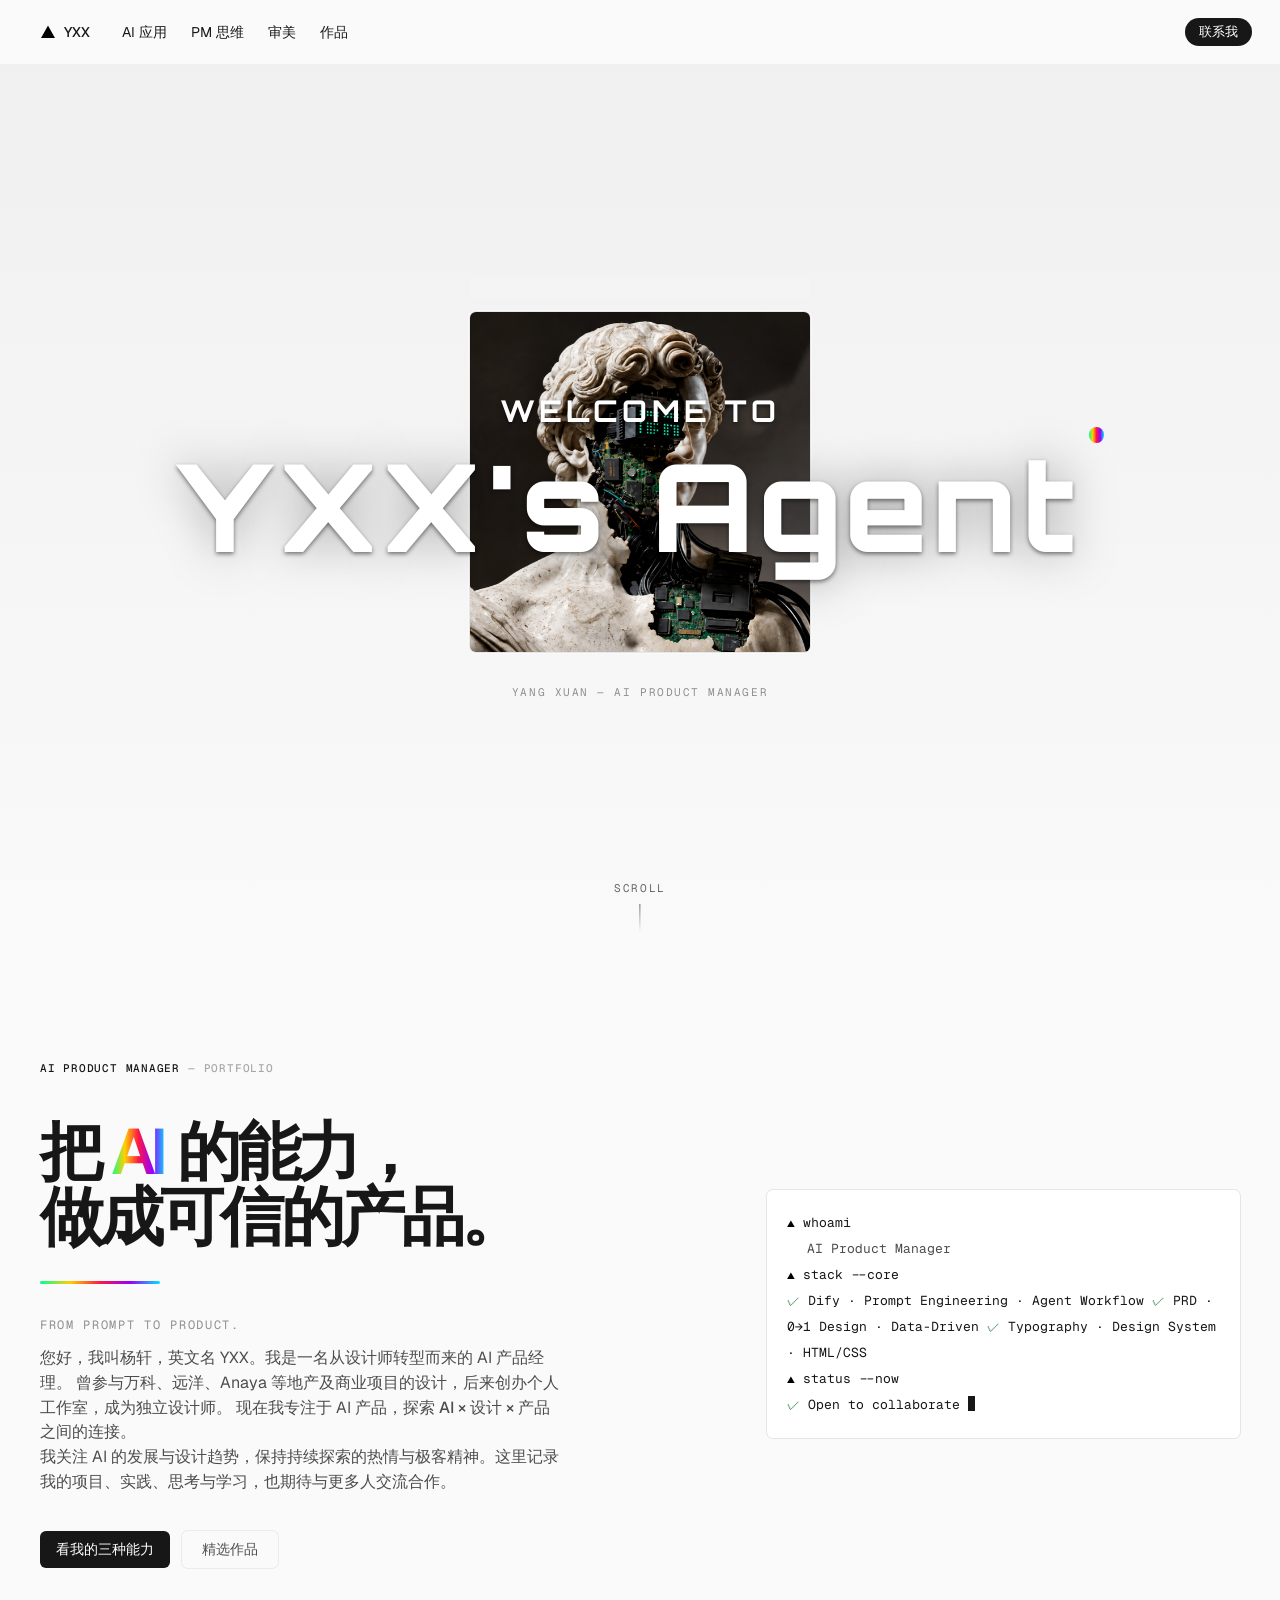
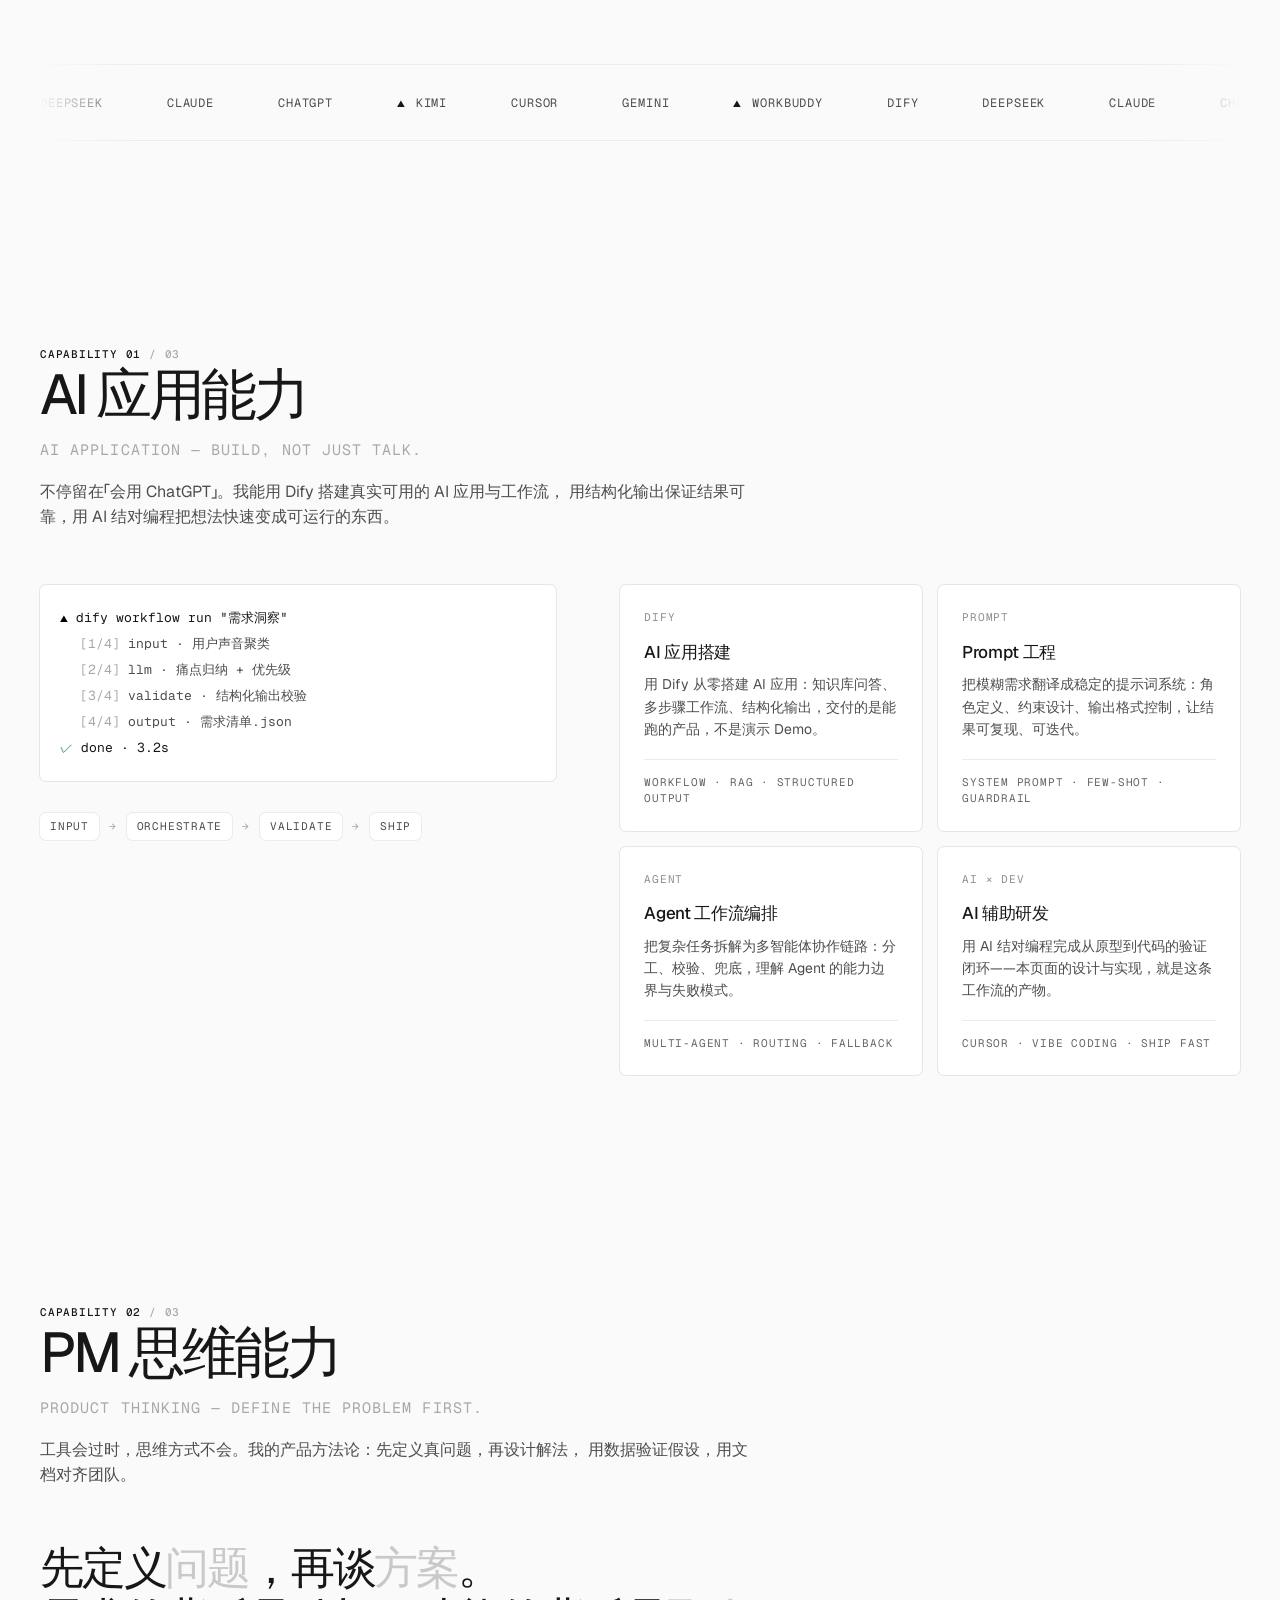
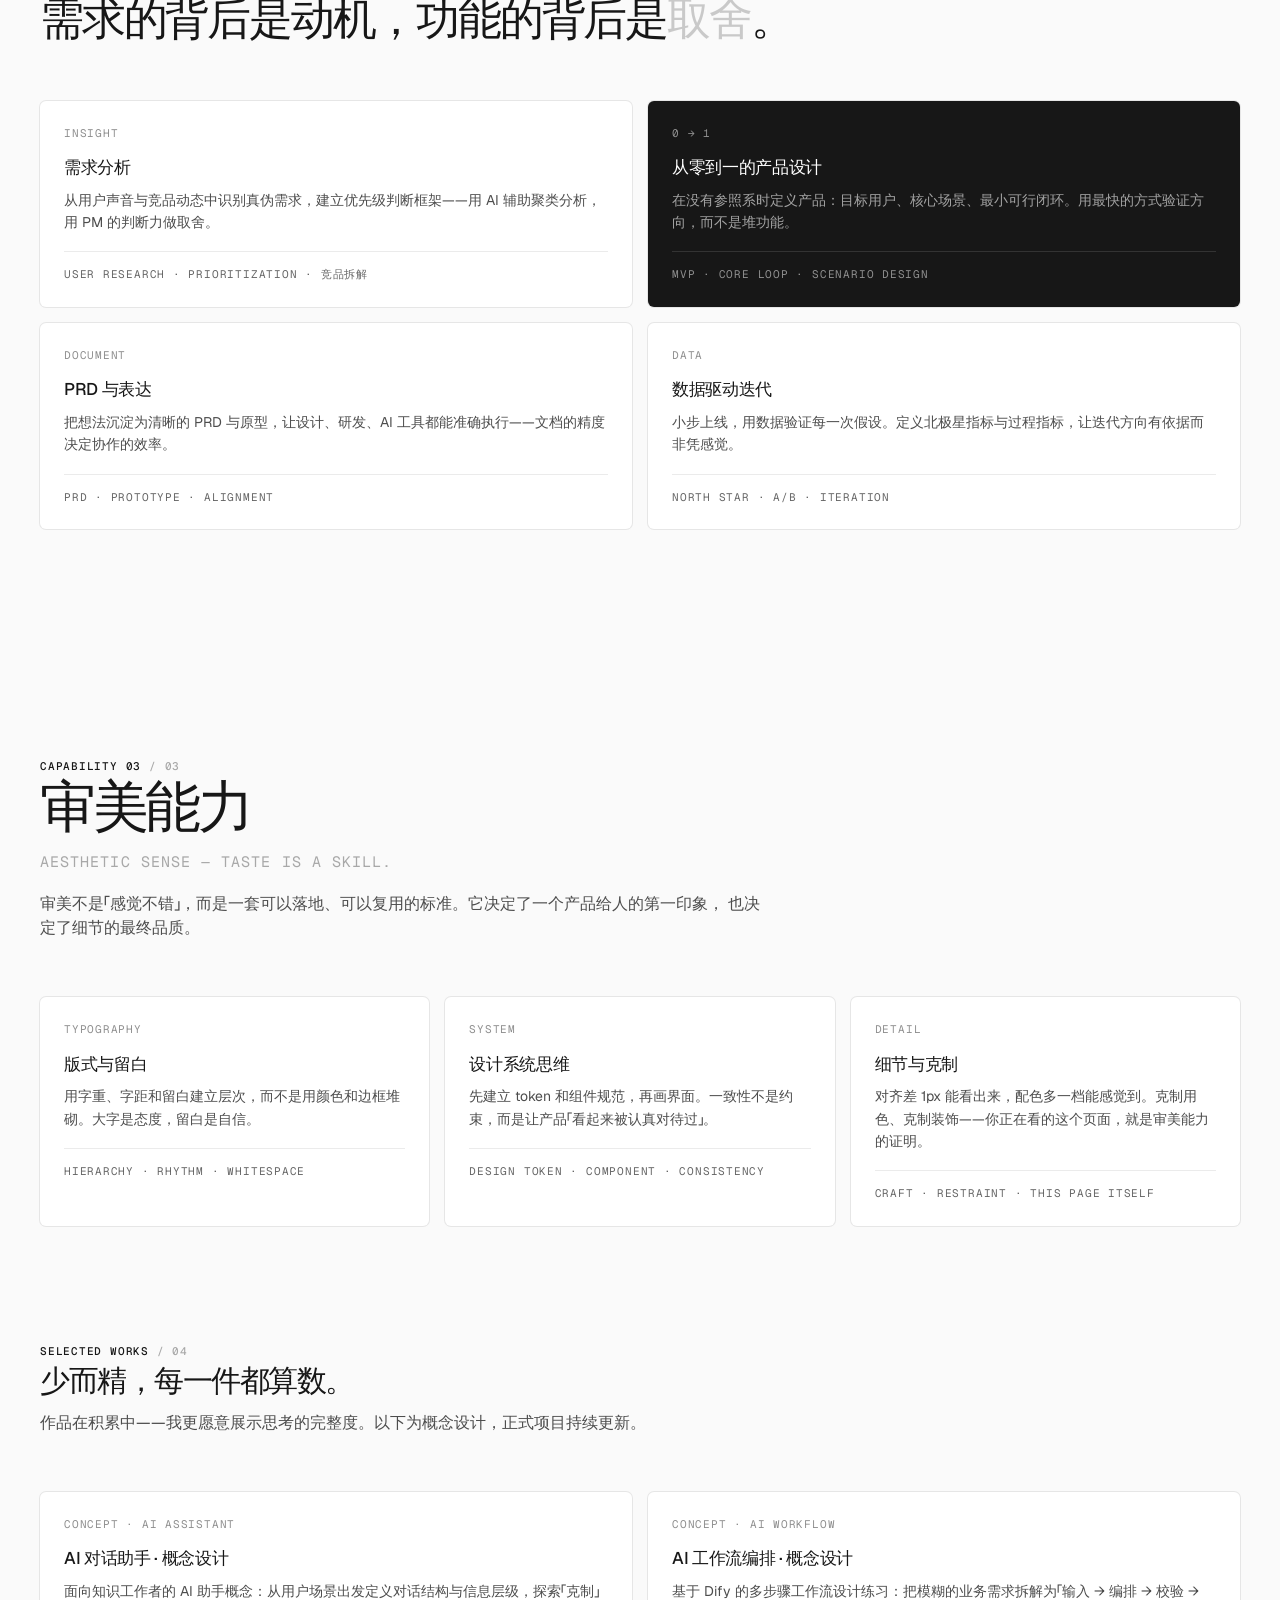
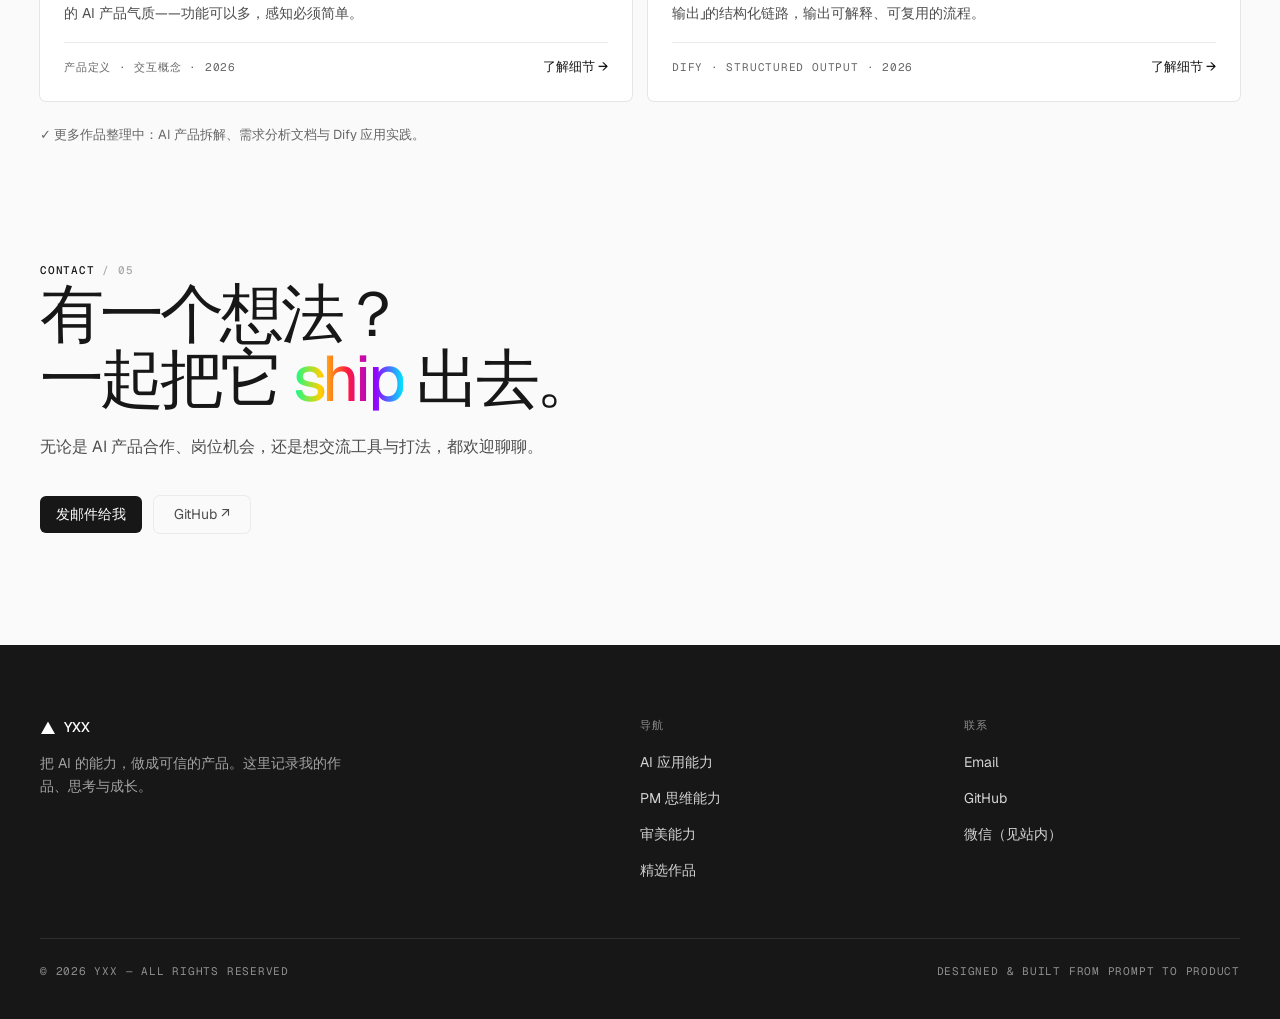
==== commit dd9861b2: "Revert "Replace personal homepage with the new portfolio" This reverts commit 669a4f0f29c2af982bb41a" ====
--- a/index.html
+++ b/index.html
@@ -1,59 +1,947 @@
-<!doctype html><html lang="zh-CN"><head><meta charset="utf-8"><meta name="viewport" content="width=device-width,initial-scale=1"><title>杨轩 YXX — AI 产品 · 个人作品集</title><meta name="description" content="杨轩：设计背景，AI 产品实践，人体动作数据经验。AIGC 应用与具身智能数据平台。"><style>
-:root{--paper:#eae9e5;--ink:#171717;--red:#ed2344;--line:#25252520;--hud:65px}*{box-sizing:border-box}html{scroll-padding-top:100px}body{margin:0;background:#d9dad7;color:var(--ink);font:15px/1.8 -apple-system,BlinkMacSystemFont,"PingFang SC","Microsoft YaHei",sans-serif}a{color:inherit;text-underline-offset:5px}button,input{font:inherit}button{cursor:pointer;color:inherit}button:focus-visible,a:focus-visible,input:focus-visible,summary:focus-visible{outline:3px solid var(--red);outline-offset:5px}::selection{background:#f8a5b6}.caps{font-family:"Arial Black","Helvetica Neue",Arial,sans-serif;font-weight:950;letter-spacing:-.065em;line-height:.95}.mono{font:11px/1.5 ui-monospace,SFMono-Regular,Menlo,monospace;letter-spacing:.7px}h1,h2,h3,p,figure{margin:0}h2,h3{line-height:1.2}.skip{position:fixed;top:-100px;z-index:100}.skip:focus{top:5px;background:#fff;padding:10px}.hud{position:fixed;z-index:60;top:12px;left:50%;transform:translateX(-50%);width:min(1180px,calc(100% - 28px));padding:9px 13px;background:#fafaf7eb;border:1px solid #fff9;backdrop-filter:blur(18px);border-radius:11px;display:flex;align-items:center;gap:12px;box-shadow:0 6px 30px #0001}.brand{text-decoration:none;white-space:nowrap;font-weight:800;font-size:14px;letter-spacing:.7px}.brand em{font-style:normal;color:var(--red)}.hud nav{display:flex;gap:5px;margin-left:auto}.hud nav a{text-decoration:none;font-size:12px;padding:5px 8px;border-radius:4px;white-space:nowrap}.hud nav a[aria-current]{background:#dfded7}.controls{display:flex;align-items:center;gap:6px}.control{background:transparent;border:1px solid #cac9c1;border-radius:5px;padding:4px 9px;font-size:12px;white-space:nowrap}.control:hover{background:#e6e3dd}.control.primary{background:#191919;color:white;border-color:#191919;min-width:88px}.progress{width:65px;accent-color:#191919}.percent{font-size:11px;min-width:30px}.canvas{isolation:isolate;position:relative;width:min(1240px,calc(100% - 48px));margin:91px auto 30px;overflow:hidden;background-color:var(--paper);background-image:linear-gradient(#34343418 1px,transparent 1px),linear-gradient(90deg,#34343418 1px,transparent 1px),url("assets/eec8aa0a4b03c6e4.png");background-size:35px 35px,35px 35px,1240px auto;background-blend-mode:multiply,multiply,multiply;box-shadow:0 15px 60px #0002}.canvas:before{content:"";position:absolute;inset:0;pointer-events:none;z-index:-1;opacity:.18;background-image:url("data:image/svg+xml,%3Csvg xmlns='http://www.w3.org/2000/svg' width='170' height='170'%3E%3Cfilter id='n'%3E%3CfeTurbulence type='fractalNoise' baseFrequency='.55' numOctaves='3' stitchTiles='stitch'/%3E%3C/filter%3E%3Cpath filter='url(%23n)' opacity='.3' d='M0 0h170v170H0z'/%3E%3C/svg%3E")}.section{position:relative;padding:65px 62px;scroll-margin-top:calc(var(--hud) + 20px)}.eyebrow{display:flex;justify-content:space-between;gap:20px;font-size:12px;font-weight:650;letter-spacing:.6px}.cover{padding-top:120px;padding-bottom:55px;min-height:680px}.identity{display:flex;align-items:center;justify-content:center;position:relative;height:230px;margin:20px -7px 0;gap:0}.identity-word{font-size:clamp(65px,10.7vw,143px);white-space:nowrap;z-index:1;letter-spacing:-.09em}.head-sticker{position:relative;align-self:center;width:19%;height:auto;aspect-ratio:.78;flex-shrink:0;overflow:hidden;margin:0 -2%;z-index:3;transform:rotate(3deg) translate(var(--mx,0px),var(--my,0px));mask-image:none;-webkit-mask-image:none}.cover-label{position:relative;display:flex;justify-content:space-between;align-items:flex-start;margin-top:44px}.cover-info{transform:translateY(35px)}.cover-label h1{font-size:29px;letter-spacing:5px}.cover-label p{font-size:14px;margin-top:7px}.signature{font:25px/1.4 "Kaiti SC",STKaiti,serif;transform:rotate(-6deg);position:relative;top:18px;margin-right:18%}.signature svg{position:absolute;left:-70px;top:-75px;width:68px;height:113px;overflow:visible}.cover-bottom{margin-top:55px;display:flex;justify-content:space-between;align-items:center}.glyphs{display:flex;align-items:center;gap:24px;font:42px/1 Arial,sans-serif}.glyphs .spin{color:var(--red);animation:rotate 24s linear infinite;display:inline-block}.cover-note{max-width:225px;font-size:13px}.scroll-link{font:12px/1.4 ui-monospace,monospace;text-decoration:none;border-bottom:1px solid;padding-bottom:4px}.section-tag{display:flex;justify-content:space-between;gap:20px;align-items:center;margin-bottom:30px;font-size:11px;font-family:ui-monospace,monospace;letter-spacing:1px}.section-tag span:first-child{color:var(--red)}.about{padding-top:28px;padding-bottom:90px}.about-grid{display:grid;grid-template-columns:30% 1fr 26%;gap:35px;align-items:start}.person-stage{position:relative;height:570px;margin-top:20px;overflow:visible}.selection-frame{position:absolute;inset:0 12px 2px;border:1px solid #bd777f;transform:rotate(-2deg);pointer-events:none}.handle{width:7px;height:7px;border:1px solid #b7787e;background:#f1efea;position:absolute}.handle:nth-child(1){left:-4px;top:-4px}.handle:nth-child(2){left:50%;top:-4px}.handle:nth-child(3){right:-4px;top:-4px}.handle:nth-child(4){right:-4px;top:50%}.handle:nth-child(5){right:-4px;bottom:-4px}.handle:nth-child(6){left:50%;bottom:-4px}.handle:nth-child(7){left:-4px;bottom:-4px}.handle:nth-child(8){left:-4px;top:50%}.pose-layer{position:absolute;inset:0;transition:opacity .18s linear;opacity:0;pointer-events:none}.pose-layer.active{opacity:1}.pose-photo{position:absolute;height:100%;width:auto;aspect-ratio:3/5;left:50%;bottom:0;transform:translateX(-50%);overflow:visible}.hello-title{font-size:clamp(60px,7.5vw,98px);margin:10px 0 22px;letter-spacing:-.08em}.hello-title span{color:var(--red)}.intro-title{font-size:18px;font-weight:700;margin-bottom:14px}.intro-copy{font-size:14px;line-height:1.9}.intro-copy p+p{margin-top:14px}.edu{margin-top:25px}.small-caps{font-family:"Arial Black",Arial,sans-serif;font-size:27px;font-weight:900;letter-spacing:-1px;line-height:1.15}.edu p{font-size:12px;margin-top:9px}.skills{padding-top:12px}.app-grid{display:grid;grid-template-columns:repeat(3,1fr);gap:10px;margin:20px 0 22px}.app-icon{text-align:center;text-decoration:none;transition:transform .25s}.app-icon:hover{transform:translateY(-7px) rotate(-5deg)}.app-icon img{display:block;width:62px;height:62px;object-fit:contain;border-radius:13px;background:#f6f5ef;padding:7px;border:1px solid #0001;box-shadow:2px 3px 0 #0001;margin:auto}.app-icon:first-child img{padding:0;background:#211927}.app-icon img.native-app-icon{padding:0;background:transparent;border:0;box-shadow:none}.app-icon span{display:block;font-size:10px;margin-top:7px}.skill-words{font-size:12px;line-height:2;color:#494943;border-top:1px solid #0003;padding-top:15px}.skills .small-caps.experience-title{margin-top:27px}.mini-work{margin-top:14px;line-height:1.7}.mini-work strong{font-size:12px}.mini-work p{font-size:11px;color:#53534d;margin-top:3px}.about-foot{margin:65px 0 0;display:flex;justify-content:space-between;gap:20px;border-top:1px solid #0003;padding-top:16px;font-size:12px}.about-foot span:before{content:'✦';color:var(--red);margin-right:8px}.banner{height:570px;position:relative;margin:15px 0 50px;isolation:isolate;overflow:hidden;color:#f4f2e9}.banner-paper{position:absolute;inset:0;z-index:-1;clip-path:polygon(0.0% 2.789%,0.127% 2.975%,0.255% 3.266%,0.382% 3.796%,0.51% 4.074%,0.637% 4.618%,0.765% 4.907%,0.892% 5.0%,1.02% 5.263%,1.147% 5.607%,1.275% 6.204%,1.402% 6.667%,1.53% 7.197%,1.657% 7.407%,1.785% 7.87%,1.912% 8.148%,2.04% 8.519%,2.167% 8.796%,2.295% 8.981%,2.422% 9.259%,2.55% 9.63%,2.677% 9.907%,2.805% 10.37%,2.932% 10.556%,3.06% 10.741%,3.187% 11.019%,3.315% 11.111%,3.442% 11.389%,3.57% 11.667%,3.697% 11.852%,3.825% 12.037%,3.952% 12.222%,4.08% 12.315%,4.207% 12.685%,4.335% 12.963%,4.462% 13.519%,4.59% 13.981%,4.717% 14.352%,4.845% 14.815%,4.972% 15.0%,5.1% 15.463%,5.227% 16.111%,5.355% 16.389%,5.482% 16.667%,5.61% 16.944%,5.737% 17.315%,5.865% 17.87%,5.992% 18.148%,6.12% 18.705%,6.247% 18.983%,6.375% 19.074%,6.502% 19.34%,6.63% 19.406%,6.757% 19.433%,6.885% 19.459%,7.012% 19.459%,7.14% 19.459%,7.267% 19.459%,7.395% 19.459%,7.522% 19.459%,7.65% 19.459%,7.777% 19.459%,7.905% 19.459%,8.032% 19.459%,8.16% 19.459%,8.287% 19.472%,8.415% 19.486%,8.542% 19.499%,8.67% 19.512%,8.797% 19.525%,8.925% 19.539%,9.052% 19.565%,9.18% 19.352%,9.307% 19.259%,9.435% 19.352%,9.562% 19.352%,9.69% 19.259%,9.817% 19.244%,9.945% 19.244%,10.072% 19.244%,10.2% 19.244%,10.327% 19.244%,10.455% 19.244%,10.582% 19.244%,10.71% 19.244%,10.837% 19.244%,10.965% 19.244%,11.092% 19.244%,11.22% 19.244%,11.347% 19.244%,11.475% 19.244%,11.602% 19.244%,11.73% 19.352%,11.857% 19.352%,11.985% 19.352%,12.112% 19.444%,12.24% 19.444%,12.367% 19.444%,12.495% 19.444%,12.622% 19.444%,12.75% 19.537%,12.877% 19.63%,13.005% 19.644%,13.132% 19.63%,13.26% 19.537%,13.387% 19.537%,13.515% 19.537%,13.642% 19.537%,13.77% 19.444%,13.897% 19.444%,14.025% 19.444%,14.152% 19.444%,14.28% 19.444%,14.407% 19.444%,14.535% 19.444%,14.662% 19.444%,14.79% 19.537%,14.917% 19.537%,15.045% 19.537%,15.172% 19.537%,15.3% 19.444%,15.427% 19.537%,15.555% 19.537%,15.682% 19.63%,15.81% 19.722%,15.937% 19.63%,16.065% 19.722%,16.192% 19.722%,16.32% 19.907%,16.447% 19.907%,16.575% 20.0%,16.702% 20.093%,16.83% 20.185%,16.957% 20.185%,17.085% 20.278%,17.212% 20.359%,17.34% 20.385%,17.467% 20.412%,17.595% 20.425%,17.722% 20.37%,17.85% 20.37%,17.977% 20.463%,18.105% 20.478%,18.232% 20.491%,18.36% 20.504%,18.487% 20.463%,18.615% 20.278%,18.742% 20.544%,18.87% 20.278%,18.997% 20.185%,19.125% 20.185%,19.252% 20.37%,19.38% 20.37%,19.507% 20.278%,19.635% 20.37%,19.762% 20.37%,19.89% 20.17%,20.017% 20.17%,20.144% 20.185%,20.272% 20.556%,20.399% 20.556%,20.527% 20.463%,20.654% 20.37%,20.782% 20.278%,20.909% 20.278%,21.037% 20.37%,21.164% 20.278%,21.292% 20.37%,21.419% 20.463%,21.547% 20.463%,21.674% 20.463%,21.802% 20.463%,21.929% 20.37%,22.057% 20.37%,22.184% 20.37%,22.312% 20.37%,22.439% 20.278%,22.567% 20.278%,22.694% 20.278%,22.822% 20.185%,22.949% 20.185%,23.077% 20.185%,23.204% 20.185%,23.332% 20.185%,23.459% 20.17%,23.587% 20.17%,23.714% 20.185%,23.842% 20.185%,23.969% 20.197%,24.097% 20.21%,24.224% 20.278%,24.352% 20.37%,24.479% 20.37%,24.607% 20.37%,24.734% 20.463%,24.862% 20.463%,24.989% 20.463%,25.117% 20.463%,25.244% 20.556%,25.372% 20.648%,25.499% 20.741%,25.627% 20.741%,25.754% 20.741%,25.882% 20.848%,26.009% 20.848%,26.137% 20.848%,26.264% 20.848%,26.392% 20.848%,26.519% 20.848%,26.647% 20.848%,26.774% 20.848%,26.902% 20.848%,27.029% 20.848%,27.157% 20.848%,27.284% 20.848%,27.412% 20.848%,27.539% 20.848%,27.667% 20.848%,27.794% 20.848%,27.922% 20.848%,28.049% 20.848%,28.177% 20.848%,28.304% 20.833%,28.432% 20.741%,28.559% 20.648%,28.687% 20.556%,28.814% 20.556%,28.942% 20.648%,29.069% 20.648%,29.197% 20.556%,29.324% 20.37%,29.452% 20.185%,29.579% 20.185%,29.707% 20.0%,29.834% 19.815%,29.962% 19.722%,30.089% 19.722%,30.217% 19.63%,30.344% 19.444%,30.472% 19.352%,30.599% 19.259%,30.727% 19.167%,30.854% 18.981%,30.982% 18.796%,31.109% 18.704%,31.237% 18.704%,31.364% 18.611%,31.492% 18.333%,31.619% 18.241%,31.747% 18.148%,31.874% 18.001%,32.002% 17.922%,32.129% 17.829%,32.257% 17.737%,32.384% 17.631%,32.512% 17.525%,32.639% 17.419%,32.767% 17.3%,32.894% 17.181%,33.022% 17.075%,33.149% 16.956%,33.277% 16.824%,33.404% 16.678%,33.532% 16.533%,33.659% 16.4%,33.787% 16.281%,33.914% 16.176%,34.042% 16.111%,34.169% 16.111%,34.297% 16.111%,34.424% 16.111%,34.552% 16.111%,34.679% 15.832%,34.807% 15.766%,34.934% 16.054%,35.062% 15.925%,35.189% 15.777%,35.317% 15.329%,35.444% 15.205%,35.572% 15.081%,35.699% 14.956%,35.827% 14.832%,35.954% 14.708%,36.082% 14.584%,36.209% 14.46%,36.337% 14.336%,36.464% 14.211%,36.592% 14.087%,36.719% 13.963%,36.847% 13.839%,36.974% 13.715%,37.102% 13.59%,37.229% 13.466%,37.357% 13.342%,37.484% 13.218%,37.612% 13.094%,37.739% 12.969%,37.867% 12.845%,37.994% 12.721%,38.122% 12.597%,38.249% 12.473%,38.377% 12.349%,38.504% 12.224%,38.632% 12.1%,38.759% 11.976%,38.887% 11.852%,39.014% 11.728%,39.142% 11.603%,39.269% 11.479%,39.397% 11.355%,39.524% 11.231%,39.652% 11.107%,39.779% 10.983%,39.907% 10.858%,40.034% 10.734%,40.161% 10.61%,40.289% 10.486%,40.416% 10.362%,40.544% 10.237%,40.671% 10.113%,40.799% 9.989%,40.926% 9.865%,41.054% 9.741%,41.181% 9.617%,41.309% 9.492%,41.436% 9.368%,41.564% 9.244%,41.691% 9.12%,41.819% 8.996%,41.946% 8.871%,42.074% 8.747%,42.201% 8.623%,42.329% 8.499%,42.456% 8.375%,42.584% 8.316%,42.711% 8.291%,42.839% 8.266%,42.966% 8.241%,43.094% 8.215%,43.221% 8.19%,43.349% 8.165%,43.476% 8.14%,43.604% 8.114%,43.731% 8.089%,43.859% 8.064%,43.986% 8.039%,44.114% 8.013%,44.241% 7.988%,44.369% 7.963%,44.496% 7.938%,44.624% 7.912%,44.751% 7.887%,44.879% 7.862%,45.006% 7.837%,45.134% 7.811%,45.261% 7.786%,45.389% 7.761%,45.516% 7.736%,45.644% 7.71%,45.771% 7.685%,45.899% 7.66%,46.026% 7.635%,46.154% 7.609%,46.281% 7.584%,46.409% 7.559%,46.536% 7.534%,46.664% 7.508%,46.791% 7.483%,46.919% 7.458%,47.046% 7.433%,47.174% 7.407%,47.301% 7.382%,47.429% 7.357%,47.556% 7.332%,47.684% 7.306%,47.811% 7.281%,47.939% 7.256%,48.066% 7.231%,48.194% 7.205%,48.321% 7.18%,48.449% 7.155%,48.576% 7.13%,48.704% 7.104%,48.831% 7.079%,48.959% 7.054%,49.086% 7.029%,49.214% 7.003%,49.341% 6.978%,49.469% 6.953%,49.596% 6.928%,49.724% 6.902%,49.851% 6.877%,49.979% 6.852%,50.106% 6.827%,50.234% 6.801%,50.361% 6.778%,50.489% 6.778%,50.616% 6.778%,50.744% 6.778%,50.871% 6.778%,50.999% 6.778%,51.126% 6.778%,51.254% 6.778%,51.381% 6.778%,51.509% 6.778%,51.636% 6.778%,51.764% 6.778%,51.891% 6.778%,52.019% 6.778%,52.146% 6.778%,52.274% 6.784%,52.401% 6.852%,52.529% 6.937%,52.656% 7.023%,52.784% 7.108%,52.911% 7.194%,53.039% 7.279%,53.166% 7.365%,53.294% 7.45%,53.421% 7.536%,53.549% 7.621%,53.676% 7.707%,53.804% 7.792%,53.931% 7.877%,54.059% 7.963%,54.186% 8.048%,54.314% 8.134%,54.441% 8.219%,54.569% 8.305%,54.696% 8.39%,54.824% 8.476%,54.951% 8.561%,55.079% 8.647%,55.206% 8.732%,55.334% 8.818%,55.461% 8.903%,55.589% 8.989%,55.716% 9.074%,55.844% 9.16%,55.971% 9.245%,56.099% 9.33%,56.226% 9.416%,56.354% 9.501%,56.481% 9.587%,56.609% 9.672%,56.736% 9.758%,56.864% 9.843%,56.991% 9.929%,57.119% 10.014%,57.246% 10.1%,57.374% 10.185%,57.501% 10.271%,57.629% 10.356%,57.756% 10.442%,57.884% 10.527%,58.011% 10.613%,58.139% 10.698%,58.266% 10.783%,58.394% 10.869%,58.521% 10.954%,58.649% 11.04%,58.776% 11.125%,58.904% 11.211%,59.031% 11.296%,59.159% 11.382%,59.286% 11.467%,59.414% 11.553%,59.541% 11.638%,59.669% 11.724%,59.796% 11.809%,59.924% 11.895%,60.051% 11.98%,60.178% 12.066%,60.306% 12.151%,60.433% 12.236%,60.561% 12.322%,60.688% 12.407%,60.816% 12.493%,60.943% 12.578%,61.071% 12.664%,61.198% 12.749%,61.326% 12.835%,61.453% 12.92%,61.581% 13.006%,61.708% 13.091%,61.836% 13.177%,61.963% 13.262%,62.091% 13.348%,62.218% 13.433%,62.346% 13.519%,62.473% 13.604%,62.601% 13.689%,62.728% 13.775%,62.856% 13.86%,62.983% 13.896%,63.111% 13.907%,63.238% 13.917%,63.366% 13.928%,63.493% 13.938%,63.621% 13.949%,63.748% 13.959%,63.876% 13.97%,64.003% 13.981%,64.131% 13.991%,64.258% 14.002%,64.386% 14.012%,64.513% 14.023%,64.641% 14.034%,64.768% 14.044%,64.896% 14.055%,65.023% 14.065%,65.151% 14.076%,65.278% 14.086%,65.406% 14.097%,65.533% 14.108%,65.661% 14.118%,65.788% 14.129%,65.916% 14.139%,66.043% 14.15%,66.171% 14.16%,66.298% 14.171%,66.426% 14.182%,66.553% 14.192%,66.681% 14.203%,66.808% 14.213%,66.936% 14.224%,67.063% 14.235%,67.191% 14.245%,67.318% 14.256%,67.446% 14.266%,67.573% 14.277%,67.701% 14.287%,67.828% 14.298%,67.956% 14.309%,68.083% 14.319%,68.211% 14.33%,68.338% 14.34%,68.466% 14.351%,68.593% 14.362%,68.721% 14.372%,68.848% 14.383%,68.976% 14.393%,69.103% 14.404%,69.231% 14.414%,69.358% 14.425%,69.486% 14.436%,69.613% 14.446%,69.741% 14.457%,69.868% 14.467%,69.996% 14.478%,70.123% 14.489%,70.251% 14.499%,70.378% 14.51%,70.506% 14.52%,70.633% 14.531%,70.761% 14.541%,70.888% 14.552%,71.016% 14.563%,71.143% 14.573%,71.271% 14.584%,71.398% 14.594%,71.526% 14.605%,71.653% 14.616%,71.781% 14.626%,71.908% 14.636%,72.036% 14.636%,72.163% 14.63%,72.291% 14.537%,72.418% 14.537%,72.546% 14.444%,72.673% 14.444%,72.801% 14.352%,72.928% 14.352%,73.056% 14.352%,73.183% 14.259%,73.311% 14.167%,73.438% 14.167%,73.566% 14.167%,73.693% 14.074%,73.821% 13.981%,73.948% 13.889%,74.076% 13.796%,74.203% 13.611%,74.331% 13.611%,74.458% 13.426%,74.586% 13.241%,74.713% 13.056%,74.841% 12.963%,74.968% 12.778%,75.096% 12.593%,75.223% 12.407%,75.351% 12.222%,75.478% 12.13%,75.606% 12.13%,75.733% 12.13%,75.861% 12.222%,75.988% 12.222%,76.116% 12.222%,76.243% 12.222%,76.371% 12.315%,76.498% 12.315%,76.626% 12.13%,76.753% 12.13%,76.881% 12.13%,77.008% 12.037%,77.136% 12.037%,77.263% 12.13%,77.391% 12.13%,77.518% 12.037%,77.646% 12.037%,77.773% 11.944%,77.901% 11.852%,78.028% 11.667%,78.156% 11.481%,78.283% 11.296%,78.411% 11.111%,78.538% 11.019%,78.666% 10.926%,78.793% 10.741%,78.921% 10.556%,79.048% 10.463%,79.176% 10.556%,79.303% 10.556%,79.431% 10.463%,79.558% 10.37%,79.686% 10.37%,79.813% 10.278%,79.941% 10.093%,80.068% 10.0%,80.195% 9.815%,80.323% 9.815%,80.45% 9.722%,80.578% 9.63%,80.705% 9.63%,80.833% 9.537%,80.96% 9.537%,81.088% 9.537%,81.215% 9.537%,81.343% 9.537%,81.47% 9.537%,81.598% 9.63%,81.725% 9.63%,81.853% 9.537%,81.98% 9.537%,82.108% 9.537%,82.235% 9.444%,82.363% 9.444%,82.49% 9.352%,82.618% 9.259%,82.745% 9.259%,82.873% 9.167%,83.0% 9.167%,83.128% 9.167%,83.255% 9.074%,83.383% 8.981%,83.51% 8.981%,83.638% 8.981%,83.765% 8.981%,83.893% 8.889%,84.02% 8.889%,84.148% 8.796%,84.275% 8.796%,84.403% 8.704%,84.53% 8.519%,84.658% 8.426%,84.785% 8.426%,84.913% 8.333%,85.04% 8.333%,85.168% 8.333%,85.295% 8.241%,85.423% 8.241%,85.55% 8.148%,85.678% 8.148%,85.805% 8.148%,85.933% 8.056%,86.06% 8.056%,86.188% 7.963%,86.315% 7.87%,86.443% 7.87%,86.57% 7.803%,86.698% 7.778%,86.825% 7.87%,86.953% 7.963%,87.08% 7.963%,87.208% 8.083%,87.335% 8.057%,87.463% 8.031%,87.59% 7.963%,87.718% 7.87%,87.845% 7.778%,87.973% 7.685%,88.1% 7.5%,88.228% 7.407%,88.355% 7.315%,88.483% 7.315%,88.61% 7.315%,88.738% 7.222%,88.865% 7.222%,88.993% 7.13%,89.12% 7.13%,89.248% 7.035%,89.375% 7.022%,89.503% 7.022%,89.63% 7.022%,89.758% 7.022%,89.885% 7.022%,90.013% 7.022%,90.14% 7.022%,90.268% 7.022%,90.395% 7.009%,90.523% 6.996%,90.65% 6.983%,90.778% 6.969%,90.905% 6.956%,91.033% 6.944%,91.16% 6.944%,91.288% 7.037%,91.415% 7.13%,91.543% 7.13%,91.67% 7.184%,91.798% 7.157%,91.925% 7.144%,92.053% 7.144%,92.18% 7.144%,92.308% 7.144%,92.435% 7.144%,92.563% 7.144%,92.69% 7.144%,92.818% 7.144%,92.945% 7.144%,93.073% 7.144%,93.2% 7.144%,93.328% 7.144%,93.455% 7.13%,93.583% 6.944%,93.71% 6.852%,93.838% 6.759%,93.965% 6.731%,94.093% 6.759%,94.22% 6.759%,94.348% 6.759%,94.475% 6.852%,94.603% 6.852%,94.73% 6.852%,94.858% 6.852%,94.985% 6.944%,95.113% 6.944%,95.24% 6.944%,95.368% 6.944%,95.495% 6.944%,95.623% 6.852%,95.75% 6.852%,95.878% 6.667%,96.005% 6.667%,96.133% 6.759%,96.26% 6.667%,96.388% 6.481%,96.515% 6.296%,96.643% 6.204%,96.77% 6.204%,96.898% 6.019%,97.025% 5.833%,97.153% 5.741%,97.28% 5.741%,97.408% 5.648%,97.535% 5.648%,97.663% 5.648%,97.79% 5.556%,97.918% 5.463%,98.045% 5.093%,98.173% 4.907%,98.3% 4.722%,98.428% 4.63%,98.555% 4.63%,98.683% 4.63%,98.81% 4.537%,98.938% 4.444%,99.065% 4.259%,99.193% 4.259%,99.32% 3.981%,99.448% 3.981%,99.575% 3.889%,99.703% 3.704%,99.83% 3.704%,99.958% 3.519%,100.0% 3.519%,100.0% 96.748%,99.958% 96.589%,99.83% 96.111%,99.703% 96.019%,99.575% 95.648%,99.448% 95.185%,99.32% 94.815%,99.193% 94.537%,99.065% 94.167%,98.938% 93.704%,98.81% 93.333%,98.683% 92.948%,98.555% 92.736%,98.428% 92.593%,98.3% 92.5%,98.173% 92.5%,98.045% 92.5%,97.918% 92.485%,97.79% 92.485%,97.663% 92.485%,97.535% 92.485%,97.408% 92.485%,97.28% 92.485%,97.153% 92.485%,97.025% 92.485%,96.898% 92.485%,96.77% 92.485%,96.643% 92.485%,96.515% 92.5%,96.388% 92.5%,96.26% 92.5%,96.133% 92.5%,96.005% 92.593%,95.878% 92.685%,95.75% 92.685%,95.623% 92.685%,95.495% 92.685%,95.368% 92.685%,95.24% 92.593%,95.113% 92.685%,94.985% 92.963%,94.858% 93.056%,94.73% 93.056%,94.603% 93.056%,94.475% 92.963%,94.348% 93.056%,94.22% 93.241%,94.093% 93.333%,93.965% 93.426%,93.838% 93.426%,93.71% 93.333%,93.583% 93.241%,93.455% 93.333%,93.328% 93.426%,93.2% 93.333%,93.073% 93.333%,92.945% 93.519%,92.818% 93.611%,92.69% 93.611%,92.563% 93.519%,92.435% 93.611%,92.308% 93.704%,92.18% 93.798%,92.053% 93.796%,91.925% 93.704%,91.798% 93.611%,91.67% 93.477%,91.543% 93.519%,91.415% 93.519%,91.288% 93.704%,91.16% 93.796%,91.033% 93.796%,90.905% 93.889%,90.778% 93.889%,90.65% 93.889%,90.523% 93.889%,90.395% 93.981%,90.268% 93.981%,90.14% 93.889%,90.013% 93.889%,89.885% 93.796%,89.758% 93.704%,89.63% 93.796%,89.503% 93.704%,89.375% 93.704%,89.248% 93.796%,89.12% 93.796%,88.993% 93.796%,88.865% 93.796%,88.738% 93.796%,88.61% 93.796%,88.483% 93.796%,88.355% 93.796%,88.228% 93.796%,88.1% 93.796%,87.973% 93.889%,87.845% 93.889%,87.718% 93.981%,87.59% 93.981%,87.463% 93.981%,87.335% 93.981%,87.208% 94.036%,87.08% 94.023%,86.953% 94.009%,86.825% 93.996%,86.698% 93.996%,86.57% 93.996%,86.443% 93.996%,86.315% 93.996%,86.188% 93.996%,86.06% 93.981%,85.933% 93.981%,85.805% 93.981%,85.678% 93.981%,85.55% 93.889%,85.423% 93.889%,85.295% 93.796%,85.168% 93.704%,85.04% 93.704%,84.913% 93.611%,84.785% 93.519%,84.658% 93.519%,84.53% 93.411%,84.403% 93.426%,84.275% 93.519%,84.148% 93.519%,84.02% 93.411%,83.893% 93.411%,83.765% 93.411%,83.638% 93.411%,83.51% 93.411%,83.383% 93.411%,83.255% 93.411%,83.128% 93.411%,83.0% 93.411%,82.873% 93.411%,82.745% 93.411%,82.618% 93.426%,82.49% 93.426%,82.363% 93.411%,82.235% 93.411%,82.108% 93.411%,81.98% 93.398%,81.853% 93.385%,81.725% 93.519%,81.598% 93.704%,81.47% 93.745%,81.343% 93.732%,81.215% 93.719%,81.088% 93.719%,80.96% 93.719%,80.833% 93.719%,80.705% 93.719%,80.578% 93.719%,80.45% 93.719%,80.323% 93.719%,80.195% 93.719%,80.068% 93.719%,79.941% 93.719%,79.813% 93.719%,79.686% 93.719%,79.558% 93.719%,79.431% 93.719%,79.303% 93.719%,79.176% 93.719%,79.048% 93.719%,78.921% 93.719%,78.793% 93.653%,78.666% 93.494%,78.538% 93.335%,78.411% 93.056%,78.283% 92.617%,78.156% 92.459%,78.028% 92.3%,77.901% 92.207%,77.773% 92.207%,77.646% 92.207%,77.518% 92.207%,77.391% 92.207%,77.263% 92.207%,77.136% 92.207%,77.008% 92.207%,76.881% 92.207%,76.753% 92.207%,76.626% 92.207%,76.498% 92.207%,76.371% 92.207%,76.243% 92.207%,76.116% 92.207%,75.988% 92.207%,75.861% 92.207%,75.733% 92.207%,75.606% 92.207%,75.478% 92.207%,75.351% 92.234%,75.223% 92.273%,75.096% 92.313%,74.968% 92.753%,74.841% 92.778%,74.713% 92.778%,74.586% 92.778%,74.458% 92.778%,74.331% 92.778%,74.203% 92.685%,74.076% 92.685%,73.948% 92.685%,73.821% 92.685%,73.693% 92.685%,73.566% 92.593%,73.438% 92.685%,73.311% 92.778%,73.183% 92.87%,73.056% 92.885%,72.928% 92.885%,72.801% 92.885%,72.673% 92.885%,72.546% 92.885%,72.418% 92.885%,72.291% 92.885%,72.163% 92.885%,72.036% 92.885%,71.908% 92.885%,71.781% 92.87%,71.653% 92.685%,71.526% 92.593%,71.398% 92.87%,71.271% 92.885%,71.143% 92.87%,71.016% 92.685%,70.888% 92.538%,70.761% 92.564%,70.633% 92.591%,70.506% 92.617%,70.378% 92.644%,70.251% 92.67%,70.123% 92.697%,69.996% 92.71%,69.868% 92.723%,69.741% 92.736%,69.613% 92.75%,69.486% 92.763%,69.358% 92.763%,69.231% 92.763%,69.103% 92.763%,68.976% 92.763%,68.848% 92.763%,68.721% 92.778%,68.593% 92.87%,68.466% 92.963%,68.338% 92.963%,68.211% 93.056%,68.083% 93.148%,67.956% 93.148%,67.828% 93.241%,67.701% 93.241%,67.573% 93.256%,67.446% 93.256%,67.318% 93.241%,67.191% 93.241%,67.063% 93.241%,66.936% 93.241%,66.808% 93.241%,66.681% 93.241%,66.553% 93.256%,66.426% 93.256%,66.298% 93.241%,66.171% 93.241%,66.043% 93.148%,65.916% 93.148%,65.788% 93.148%,65.661% 93.148%,65.533% 93.148%,65.406% 93.148%,65.278% 93.148%,65.151% 93.056%,65.023% 93.056%,64.896% 92.963%,64.768% 92.87%,64.641% 92.685%,64.513% 92.593%,64.386% 92.5%,64.258% 92.407%,64.131% 92.315%,64.003% 92.3%,63.876% 92.3%,63.748% 92.3%,63.621% 92.3%,63.493% 92.3%,63.366% 92.3%,63.238% 92.315%,63.111% 92.407%,62.983% 92.315%,62.856% 92.315%,62.728% 92.407%,62.601% 92.407%,62.473% 92.407%,62.346% 92.407%,62.218% 92.407%,62.091% 92.5%,61.963% 92.5%,61.836% 92.5%,61.708% 92.315%,61.581% 92.222%,61.453% 92.315%,61.326% 92.407%,61.198% 92.5%,61.071% 92.5%,60.943% 92.5%,60.816% 92.5%,60.688% 92.5%,60.561% 92.515%,60.433% 92.515%,60.306% 92.5%,60.178% 92.315%,60.051% 92.222%,59.924% 92.222%,59.796% 92.315%,59.669% 92.407%,59.541% 92.407%,59.414% 92.407%,59.286% 92.315%,59.159% 92.315%,59.031% 92.13%,58.904% 92.037%,58.776% 91.944%,58.649% 91.944%,58.521% 91.759%,58.394% 91.759%,58.266% 91.574%,58.139% 91.574%,58.011% 91.296%,57.884% 91.242%,57.756% 91.215%,57.629% 91.189%,57.501% 91.189%,57.374% 91.189%,57.246% 91.189%,57.119% 91.189%,56.991% 91.189%,56.864% 91.189%,56.736% 91.189%,56.609% 91.176%,56.481% 91.162%,56.354% 91.149%,56.226% 91.136%,56.099% 91.123%,55.971% 91.109%,55.844% 91.096%,55.716% 91.096%,55.589% 91.096%,55.461% 91.096%,55.334% 91.096%,55.206% 91.096%,55.079% 91.109%,54.951% 91.123%,54.824% 91.389%,54.696% 91.549%,54.569% 91.562%,54.441% 91.589%,54.314% 91.615%,54.186% 91.628%,54.059% 91.642%,53.931% 91.655%,53.804% 91.667%,53.676% 91.481%,53.549% 91.389%,53.421% 91.389%,53.294% 91.481%,53.166% 91.389%,53.039% 91.296%,52.911% 91.389%,52.784% 91.481%,52.656% 91.574%,52.529% 91.574%,52.401% 91.667%,52.274% 91.681%,52.146% 91.681%,52.019% 91.681%,51.891% 91.667%,51.764% 91.667%,51.636% 91.667%,51.509% 91.655%,51.381% 91.642%,51.254% 91.628%,51.126% 91.615%,50.999% 91.602%,50.871% 91.574%,50.744% 91.481%,50.616% 91.389%,50.489% 91.389%,50.361% 91.389%,50.234% 91.296%,50.106% 91.204%,49.979% 91.111%,49.851% 91.111%,49.724% 91.019%,49.596% 90.926%,49.469% 90.926%,49.341% 90.926%,49.214% 90.926%,49.086% 90.911%,48.959% 90.911%,48.831% 90.911%,48.704% 90.911%,48.576% 90.911%,48.449% 90.911%,48.321% 90.911%,48.194% 90.911%,48.066% 90.926%,47.939% 91.019%,47.811% 91.111%,47.684% 91.111%,47.556% 91.019%,47.429% 90.911%,47.301% 90.911%,47.174% 90.911%,47.046% 90.926%,46.919% 91.019%,46.791% 91.019%,46.664% 91.111%,46.536% 91.296%,46.409% 91.377%,46.281% 91.391%,46.154% 91.404%,46.026% 91.404%,45.899% 91.404%,45.771% 91.404%,45.644% 91.404%,45.516% 91.404%,45.389% 91.404%,45.261% 91.404%,45.134% 91.404%,45.006% 91.404%,44.879% 91.404%,44.751% 91.404%,44.624% 91.404%,44.496% 91.389%,44.369% 91.404%,44.241% 91.404%,44.114% 91.404%,43.986% 91.404%,43.859% 91.404%,43.731% 91.296%,43.604% 91.204%,43.476% 91.204%,43.349% 91.204%,43.221% 91.204%,43.094% 91.204%,42.966% 91.204%,42.839% 91.111%,42.711% 91.111%,42.584% 91.019%,42.456% 91.019%,42.329% 90.926%,42.201% 90.926%,42.074% 90.833%,41.946% 90.833%,41.819% 90.741%,41.691% 90.648%,41.564% 90.556%,41.436% 90.556%,41.309% 90.556%,41.181% 90.556%,41.054% 90.556%,40.926% 90.463%,40.799% 90.463%,40.671% 90.556%,40.544% 90.556%,40.416% 90.556%,40.289% 90.556%,40.161% 90.463%,40.034% 90.37%,39.907% 90.278%,39.779% 90.185%,39.652% 90.093%,39.524% 89.907%,39.397% 89.815%,39.269% 89.722%,39.142% 89.63%,39.014% 89.537%,38.887% 89.352%,38.759% 89.259%,38.632% 89.167%,38.504% 89.074%,38.377% 88.981%,38.249% 88.889%,38.122% 88.704%,37.994% 88.704%,37.867% 88.519%,37.739% 88.426%,37.612% 88.241%,37.484% 88.148%,37.357% 88.056%,37.229% 87.963%,37.102% 87.778%,36.974% 87.593%,36.847% 87.593%,36.719% 87.593%,36.592% 87.407%,36.464% 87.315%,36.337% 87.222%,36.209% 87.222%,36.082% 87.222%,35.954% 87.222%,35.827% 87.222%,35.699% 87.222%,35.572% 87.315%,35.444% 87.315%,35.317% 87.13%,35.189% 87.037%,35.062% 87.037%,34.934% 86.944%,34.807% 87.037%,34.679% 87.037%,34.552% 87.037%,34.424% 87.037%,34.297% 86.944%,34.169% 86.944%,34.042% 86.944%,33.914% 86.852%,33.787% 86.852%,33.659% 86.759%,33.532% 86.759%,33.404% 86.443%,33.277% 85.954%,33.149% 85.478%,33.022% 84.602%,32.894% 84.139%,32.767% 83.676%,32.639% 83.226%,32.512% 83.226%,32.384% 83.226%,32.257% 83.226%,32.129% 83.226%,32.002% 83.226%,31.874% 83.226%,31.747% 83.226%,31.619% 83.226%,31.492% 83.226%,31.364% 83.226%,31.237% 83.226%,31.109% 83.226%,30.982% 83.226%,30.854% 83.226%,30.727% 83.226%,30.599% 83.226%,30.472% 83.226%,30.344% 83.226%,30.217% 83.241%,30.089% 83.241%,29.962% 83.333%,29.834% 83.426%,29.707% 83.519%,29.579% 83.519%,29.452% 83.611%,29.324% 83.704%,29.197% 83.704%,29.069% 83.796%,28.942% 83.889%,28.814% 83.889%,28.687% 83.981%,28.559% 84.074%,28.432% 84.167%,28.304% 84.167%,28.177% 84.259%,28.049% 84.352%,27.922% 84.352%,27.794% 84.444%,27.667% 84.537%,27.539% 84.63%,27.412% 84.63%,27.284% 84.722%,27.157% 84.815%,27.029% 84.815%,26.902% 84.907%,26.774% 85.0%,26.647% 85.093%,26.519% 85.093%,26.392% 85.185%,26.264% 85.185%,26.137% 85.278%,26.009% 85.37%,25.882% 85.463%,25.754% 85.463%,25.627% 85.556%,25.499% 85.648%,25.372% 85.648%,25.244% 85.741%,25.117% 85.833%,24.989% 85.926%,24.862% 85.926%,24.734% 86.019%,24.607% 86.111%,24.479% 86.111%,24.352% 86.204%,24.224% 86.296%,24.097% 86.296%,23.969% 86.481%,23.842% 86.562%,23.714% 86.576%,23.587% 86.589%,23.459% 86.589%,23.332% 86.589%,23.204% 86.589%,23.077% 86.589%,22.949% 86.589%,22.822% 86.589%,22.694% 86.589%,22.567% 86.589%,22.439% 86.589%,22.312% 86.589%,22.184% 86.589%,22.057% 86.589%,21.929% 86.589%,21.802% 86.589%,21.674% 86.589%,21.547% 86.574%,21.419% 86.574%,21.292% 86.481%,21.164% 86.389%,21.037% 86.389%,20.909% 86.389%,20.782% 86.481%,20.654% 86.389%,20.527% 86.389%,20.399% 86.389%,20.272% 86.389%,20.144% 86.389%,20.017% 86.389%,19.89% 86.389%,19.762% 86.389%,19.635% 86.389%,19.507% 86.296%,19.38% 86.296%,19.252% 86.204%,19.125% 86.204%,18.997% 86.189%,18.87% 86.189%,18.742% 86.189%,18.615% 86.189%,18.487% 86.189%,18.36% 86.189%,18.232% 86.189%,18.105% 86.189%,17.977% 86.189%,17.85% 86.189%,17.722% 86.204%,17.595% 86.189%,17.467% 86.189%,17.34% 86.189%,17.212% 86.189%,17.085% 86.204%,16.957% 86.215%,16.83% 86.242%,16.702% 86.389%,16.575% 86.574%,16.447% 86.667%,16.32% 86.667%,16.192% 86.574%,16.065% 86.574%,15.937% 86.574%,15.81% 86.574%,15.682% 86.667%,15.555% 86.667%,15.427% 86.574%,15.3% 86.574%,15.172% 86.667%,15.045% 86.667%,14.917% 86.759%,14.79% 86.759%,14.662% 86.852%,14.535% 87.037%,14.407% 87.037%,14.28% 87.13%,14.152% 87.13%,14.025% 87.13%,13.897% 87.13%,13.77% 87.29%,13.642% 87.303%,13.515% 87.222%,13.387% 87.13%,13.26% 87.13%,13.132% 87.13%,13.005% 87.13%,12.877% 87.037%,12.75% 86.944%,12.622% 87.037%,12.495% 87.222%,12.367% 87.222%,12.24% 87.222%,12.112% 87.222%,11.985% 87.13%,11.857% 87.13%,11.73% 87.037%,11.602% 87.13%,11.475% 87.13%,11.347% 87.13%,11.22% 87.13%,11.092% 87.222%,10.965% 87.222%,10.837% 87.315%,10.71% 87.315%,10.582% 87.315%,10.455% 87.407%,10.327% 87.315%,10.2% 87.222%,10.072% 87.13%,9.945% 87.102%,9.817% 87.13%,9.69% 87.141%,9.562% 87.315%,9.435% 87.315%,9.307% 87.407%,9.18% 87.407%,9.052% 87.5%,8.925% 87.5%,8.797% 87.5%,8.67% 87.5%,8.542% 87.593%,8.415% 87.593%,8.287% 87.685%,8.16% 87.685%,8.032% 87.593%,7.905% 87.593%,7.777% 87.593%,7.65% 87.685%,7.522% 87.87%,7.395% 87.963%,7.267% 88.056%,7.14% 88.148%,7.012% 88.148%,6.885% 88.241%,6.757% 88.519%,6.63% 88.611%,6.502% 88.704%,6.375% 88.889%,6.247% 89.074%,6.12% 89.167%,5.992% 89.099%,5.865% 89.284%,5.737% 89.722%,5.61% 90.0%,5.482% 90.185%,5.355% 90.278%,5.227% 90.463%,5.1% 90.648%,4.972% 90.741%,4.845% 91.019%,4.717% 91.111%,4.59% 91.111%,4.462% 91.204%,4.335% 91.296%,4.207% 91.296%,4.08% 91.389%,3.952% 91.389%,3.825% 91.389%,3.697% 91.481%,3.57% 91.574%,3.442% 91.759%,3.315% 91.759%,3.187% 91.944%,3.06% 92.037%,2.932% 92.037%,2.805% 92.037%,2.677% 92.037%,2.55% 92.13%,2.422% 92.222%,2.295% 92.13%,2.167% 92.181%,2.04% 92.593%,1.912% 92.685%,1.785% 92.778%,1.657% 92.963%,1.53% 92.963%,1.402% 93.148%,1.275% 93.333%,1.147% 93.426%,1.02% 93.611%,0.892% 93.847%,0.765% 94.271%,0.637% 94.734%,0.51% 95.463%,0.382% 96.099%,0.255% 96.562%,0.127% 96.919%,0.0% 97.171%);background:radial-gradient(ellipse at 25% 80%,#2b2b2b,#101010 72%)}.banner-text{position:absolute;top:240px;left:-20%;width:150%;transform:none;z-index:0;white-space:nowrap}.marquee{display:flex;width:max-content;font-family:"Arial Black",Arial,sans-serif;font-size:107px;font-weight:950;letter-spacing:-5px;line-height:1;animation:marquee 25s linear infinite}.marquee span{padding-right:45px}.marquee i{font-style:normal;color:#ed2344}.banner-figure{position:absolute;inset:0;clip-path:polygon(0% 0%,100% 0%,100.0% 96.748%,99.958% 96.589%,99.83% 96.111%,99.703% 96.019%,99.575% 95.648%,99.448% 95.185%,99.32% 94.815%,99.193% 94.537%,99.065% 94.167%,98.938% 93.704%,98.81% 93.333%,98.683% 92.948%,98.555% 92.736%,98.428% 92.593%,98.3% 92.5%,98.173% 92.5%,98.045% 92.5%,97.918% 92.485%,97.79% 92.485%,97.663% 92.485%,97.535% 92.485%,97.408% 92.485%,97.28% 92.485%,97.153% 92.485%,97.025% 92.485%,96.898% 92.485%,96.77% 92.485%,96.643% 92.485%,96.515% 92.5%,96.388% 92.5%,96.26% 92.5%,96.133% 92.5%,96.005% 92.593%,95.878% 92.685%,95.75% 92.685%,95.623% 92.685%,95.495% 92.685%,95.368% 92.685%,95.24% 92.593%,95.113% 92.685%,94.985% 92.963%,94.858% 93.056%,94.73% 93.056%,94.603% 93.056%,94.475% 92.963%,94.348% 93.056%,94.22% 93.241%,94.093% 93.333%,93.965% 93.426%,93.838% 93.426%,93.71% 93.333%,93.583% 93.241%,93.455% 93.333%,93.328% 93.426%,93.2% 93.333%,93.073% 93.333%,92.945% 93.519%,92.818% 93.611%,92.69% 93.611%,92.563% 93.519%,92.435% 93.611%,92.308% 93.704%,92.18% 93.798%,92.053% 93.796%,91.925% 93.704%,91.798% 93.611%,91.67% 93.477%,91.543% 93.519%,91.415% 93.519%,91.288% 93.704%,91.16% 93.796%,91.033% 93.796%,90.905% 93.889%,90.778% 93.889%,90.65% 93.889%,90.523% 93.889%,90.395% 93.981%,90.268% 93.981%,90.14% 93.889%,90.013% 93.889%,89.885% 93.796%,89.758% 93.704%,89.63% 93.796%,89.503% 93.704%,89.375% 93.704%,89.248% 93.796%,89.12% 93.796%,88.993% 93.796%,88.865% 93.796%,88.738% 93.796%,88.61% 93.796%,88.483% 93.796%,88.355% 93.796%,88.228% 93.796%,88.1% 93.796%,87.973% 93.889%,87.845% 93.889%,87.718% 93.981%,87.59% 93.981%,87.463% 93.981%,87.335% 93.981%,87.208% 94.036%,87.08% 94.023%,86.953% 94.009%,86.825% 93.996%,86.698% 93.996%,86.57% 93.996%,86.443% 93.996%,86.315% 93.996%,86.188% 93.996%,86.06% 93.981%,85.933% 93.981%,85.805% 93.981%,85.678% 93.981%,85.55% 93.889%,85.423% 93.889%,85.295% 93.796%,85.168% 93.704%,85.04% 93.704%,84.913% 93.611%,84.785% 93.519%,84.658% 93.519%,84.53% 93.411%,84.403% 93.426%,84.275% 93.519%,84.148% 93.519%,84.02% 93.411%,83.893% 93.411%,83.765% 93.411%,83.638% 93.411%,83.51% 93.411%,83.383% 93.411%,83.255% 93.411%,83.128% 93.411%,83.0% 93.411%,82.873% 93.411%,82.745% 93.411%,82.618% 93.426%,82.49% 93.426%,82.363% 93.411%,82.235% 93.411%,82.108% 93.411%,81.98% 93.398%,81.853% 93.385%,81.725% 93.519%,81.598% 93.704%,81.47% 93.745%,81.343% 93.732%,81.215% 93.719%,81.088% 93.719%,80.96% 93.719%,80.833% 93.719%,80.705% 93.719%,80.578% 93.719%,80.45% 93.719%,80.323% 93.719%,80.195% 93.719%,80.068% 93.719%,79.941% 93.719%,79.813% 93.719%,79.686% 93.719%,79.558% 93.719%,79.431% 93.719%,79.303% 93.719%,79.176% 93.719%,79.048% 93.719%,78.921% 93.719%,78.793% 93.653%,78.666% 93.494%,78.538% 93.335%,78.411% 93.056%,78.283% 92.617%,78.156% 92.459%,78.028% 92.3%,77.901% 92.207%,77.773% 92.207%,77.646% 92.207%,77.518% 92.207%,77.391% 92.207%,77.263% 92.207%,77.136% 92.207%,77.008% 92.207%,76.881% 92.207%,76.753% 92.207%,76.626% 92.207%,76.498% 92.207%,76.371% 92.207%,76.243% 92.207%,76.116% 92.207%,75.988% 92.207%,75.861% 92.207%,75.733% 92.207%,75.606% 92.207%,75.478% 92.207%,75.351% 92.234%,75.223% 92.273%,75.096% 92.313%,74.968% 92.753%,74.841% 92.778%,74.713% 92.778%,74.586% 92.778%,74.458% 92.778%,74.331% 92.778%,74.203% 92.685%,74.076% 92.685%,73.948% 92.685%,73.821% 92.685%,73.693% 92.685%,73.566% 92.593%,73.438% 92.685%,73.311% 92.778%,73.183% 92.87%,73.056% 92.885%,72.928% 92.885%,72.801% 92.885%,72.673% 92.885%,72.546% 92.885%,72.418% 92.885%,72.291% 92.885%,72.163% 92.885%,72.036% 92.885%,71.908% 92.885%,71.781% 92.87%,71.653% 92.685%,71.526% 92.593%,71.398% 92.87%,71.271% 92.885%,71.143% 92.87%,71.016% 92.685%,70.888% 92.538%,70.761% 92.564%,70.633% 92.591%,70.506% 92.617%,70.378% 92.644%,70.251% 92.67%,70.123% 92.697%,69.996% 92.71%,69.868% 92.723%,69.741% 92.736%,69.613% 92.75%,69.486% 92.763%,69.358% 92.763%,69.231% 92.763%,69.103% 92.763%,68.976% 92.763%,68.848% 92.763%,68.721% 92.778%,68.593% 92.87%,68.466% 92.963%,68.338% 92.963%,68.211% 93.056%,68.083% 93.148%,67.956% 93.148%,67.828% 93.241%,67.701% 93.241%,67.573% 93.256%,67.446% 93.256%,67.318% 93.241%,67.191% 93.241%,67.063% 93.241%,66.936% 93.241%,66.808% 93.241%,66.681% 93.241%,66.553% 93.256%,66.426% 93.256%,66.298% 93.241%,66.171% 93.241%,66.043% 93.148%,65.916% 93.148%,65.788% 93.148%,65.661% 93.148%,65.533% 93.148%,65.406% 93.148%,65.278% 93.148%,65.151% 93.056%,65.023% 93.056%,64.896% 92.963%,64.768% 92.87%,64.641% 92.685%,64.513% 92.593%,64.386% 92.5%,64.258% 92.407%,64.131% 92.315%,64.003% 92.3%,63.876% 92.3%,63.748% 92.3%,63.621% 92.3%,63.493% 92.3%,63.366% 92.3%,63.238% 92.315%,63.111% 92.407%,62.983% 92.315%,62.856% 92.315%,62.728% 92.407%,62.601% 92.407%,62.473% 92.407%,62.346% 92.407%,62.218% 92.407%,62.091% 92.5%,61.963% 92.5%,61.836% 92.5%,61.708% 92.315%,61.581% 92.222%,61.453% 92.315%,61.326% 92.407%,61.198% 92.5%,61.071% 92.5%,60.943% 92.5%,60.816% 92.5%,60.688% 92.5%,60.561% 92.515%,60.433% 92.515%,60.306% 92.5%,60.178% 92.315%,60.051% 92.222%,59.924% 92.222%,59.796% 92.315%,59.669% 92.407%,59.541% 92.407%,59.414% 92.407%,59.286% 92.315%,59.159% 92.315%,59.031% 92.13%,58.904% 92.037%,58.776% 91.944%,58.649% 91.944%,58.521% 91.759%,58.394% 91.759%,58.266% 91.574%,58.139% 91.574%,58.011% 91.296%,57.884% 91.242%,57.756% 91.215%,57.629% 91.189%,57.501% 91.189%,57.374% 91.189%,57.246% 91.189%,57.119% 91.189%,56.991% 91.189%,56.864% 91.189%,56.736% 91.189%,56.609% 91.176%,56.481% 91.162%,56.354% 91.149%,56.226% 91.136%,56.099% 91.123%,55.971% 91.109%,55.844% 91.096%,55.716% 91.096%,55.589% 91.096%,55.461% 91.096%,55.334% 91.096%,55.206% 91.096%,55.079% 91.109%,54.951% 91.123%,54.824% 91.389%,54.696% 91.549%,54.569% 91.562%,54.441% 91.589%,54.314% 91.615%,54.186% 91.628%,54.059% 91.642%,53.931% 91.655%,53.804% 91.667%,53.676% 91.481%,53.549% 91.389%,53.421% 91.389%,53.294% 91.481%,53.166% 91.389%,53.039% 91.296%,52.911% 91.389%,52.784% 91.481%,52.656% 91.574%,52.529% 91.574%,52.401% 91.667%,52.274% 91.681%,52.146% 91.681%,52.019% 91.681%,51.891% 91.667%,51.764% 91.667%,51.636% 91.667%,51.509% 91.655%,51.381% 91.642%,51.254% 91.628%,51.126% 91.615%,50.999% 91.602%,50.871% 91.574%,50.744% 91.481%,50.616% 91.389%,50.489% 91.389%,50.361% 91.389%,50.234% 91.296%,50.106% 91.204%,49.979% 91.111%,49.851% 91.111%,49.724% 91.019%,49.596% 90.926%,49.469% 90.926%,49.341% 90.926%,49.214% 90.926%,49.086% 90.911%,48.959% 90.911%,48.831% 90.911%,48.704% 90.911%,48.576% 90.911%,48.449% 90.911%,48.321% 90.911%,48.194% 90.911%,48.066% 90.926%,47.939% 91.019%,47.811% 91.111%,47.684% 91.111%,47.556% 91.019%,47.429% 90.911%,47.301% 90.911%,47.174% 90.911%,47.046% 90.926%,46.919% 91.019%,46.791% 91.019%,46.664% 91.111%,46.536% 91.296%,46.409% 91.377%,46.281% 91.391%,46.154% 91.404%,46.026% 91.404%,45.899% 91.404%,45.771% 91.404%,45.644% 91.404%,45.516% 91.404%,45.389% 91.404%,45.261% 91.404%,45.134% 91.404%,45.006% 91.404%,44.879% 91.404%,44.751% 91.404%,44.624% 91.404%,44.496% 91.389%,44.369% 91.404%,44.241% 91.404%,44.114% 91.404%,43.986% 91.404%,43.859% 91.404%,43.731% 91.296%,43.604% 91.204%,43.476% 91.204%,43.349% 91.204%,43.221% 91.204%,43.094% 91.204%,42.966% 91.204%,42.839% 91.111%,42.711% 91.111%,42.584% 91.019%,42.456% 91.019%,42.329% 90.926%,42.201% 90.926%,42.074% 90.833%,41.946% 90.833%,41.819% 90.741%,41.691% 90.648%,41.564% 90.556%,41.436% 90.556%,41.309% 90.556%,41.181% 90.556%,41.054% 90.556%,40.926% 90.463%,40.799% 90.463%,40.671% 90.556%,40.544% 90.556%,40.416% 90.556%,40.289% 90.556%,40.161% 90.463%,40.034% 90.37%,39.907% 90.278%,39.779% 90.185%,39.652% 90.093%,39.524% 89.907%,39.397% 89.815%,39.269% 89.722%,39.142% 89.63%,39.014% 89.537%,38.887% 89.352%,38.759% 89.259%,38.632% 89.167%,38.504% 89.074%,38.377% 88.981%,38.249% 88.889%,38.122% 88.704%,37.994% 88.704%,37.867% 88.519%,37.739% 88.426%,37.612% 88.241%,37.484% 88.148%,37.357% 88.056%,37.229% 87.963%,37.102% 87.778%,36.974% 87.593%,36.847% 87.593%,36.719% 87.593%,36.592% 87.407%,36.464% 87.315%,36.337% 87.222%,36.209% 87.222%,36.082% 87.222%,35.954% 87.222%,35.827% 87.222%,35.699% 87.222%,35.572% 87.315%,35.444% 87.315%,35.317% 87.13%,35.189% 87.037%,35.062% 87.037%,34.934% 86.944%,34.807% 87.037%,34.679% 87.037%,34.552% 87.037%,34.424% 87.037%,34.297% 86.944%,34.169% 86.944%,34.042% 86.944%,33.914% 86.852%,33.787% 86.852%,33.659% 86.759%,33.532% 86.759%,33.404% 86.443%,33.277% 85.954%,33.149% 85.478%,33.022% 84.602%,32.894% 84.139%,32.767% 83.676%,32.639% 83.226%,32.512% 83.226%,32.384% 83.226%,32.257% 83.226%,32.129% 83.226%,32.002% 83.226%,31.874% 83.226%,31.747% 83.226%,31.619% 83.226%,31.492% 83.226%,31.364% 83.226%,31.237% 83.226%,31.109% 83.226%,30.982% 83.226%,30.854% 83.226%,30.727% 83.226%,30.599% 83.226%,30.472% 83.226%,30.344% 83.226%,30.217% 83.241%,30.089% 83.241%,29.962% 83.333%,29.834% 83.426%,29.707% 83.519%,29.579% 83.519%,29.452% 83.611%,29.324% 83.704%,29.197% 83.704%,29.069% 83.796%,28.942% 83.889%,28.814% 83.889%,28.687% 83.981%,28.559% 84.074%,28.432% 84.167%,28.304% 84.167%,28.177% 84.259%,28.049% 84.352%,27.922% 84.352%,27.794% 84.444%,27.667% 84.537%,27.539% 84.63%,27.412% 84.63%,27.284% 84.722%,27.157% 84.815%,27.029% 84.815%,26.902% 84.907%,26.774% 85.0%,26.647% 85.093%,26.519% 85.093%,26.392% 85.185%,26.264% 85.185%,26.137% 85.278%,26.009% 85.37%,25.882% 85.463%,25.754% 85.463%,25.627% 85.556%,25.499% 85.648%,25.372% 85.648%,25.244% 85.741%,25.117% 85.833%,24.989% 85.926%,24.862% 85.926%,24.734% 86.019%,24.607% 86.111%,24.479% 86.111%,24.352% 86.204%,24.224% 86.296%,24.097% 86.296%,23.969% 86.481%,23.842% 86.562%,23.714% 86.576%,23.587% 86.589%,23.459% 86.589%,23.332% 86.589%,23.204% 86.589%,23.077% 86.589%,22.949% 86.589%,22.822% 86.589%,22.694% 86.589%,22.567% 86.589%,22.439% 86.589%,22.312% 86.589%,22.184% 86.589%,22.057% 86.589%,21.929% 86.589%,21.802% 86.589%,21.674% 86.589%,21.547% 86.574%,21.419% 86.574%,21.292% 86.481%,21.164% 86.389%,21.037% 86.389%,20.909% 86.389%,20.782% 86.481%,20.654% 86.389%,20.527% 86.389%,20.399% 86.389%,20.272% 86.389%,20.144% 86.389%,20.017% 86.389%,19.89% 86.389%,19.762% 86.389%,19.635% 86.389%,19.507% 86.296%,19.38% 86.296%,19.252% 86.204%,19.125% 86.204%,18.997% 86.189%,18.87% 86.189%,18.742% 86.189%,18.615% 86.189%,18.487% 86.189%,18.36% 86.189%,18.232% 86.189%,18.105% 86.189%,17.977% 86.189%,17.85% 86.189%,17.722% 86.204%,17.595% 86.189%,17.467% 86.189%,17.34% 86.189%,17.212% 86.189%,17.085% 86.204%,16.957% 86.215%,16.83% 86.242%,16.702% 86.389%,16.575% 86.574%,16.447% 86.667%,16.32% 86.667%,16.192% 86.574%,16.065% 86.574%,15.937% 86.574%,15.81% 86.574%,15.682% 86.667%,15.555% 86.667%,15.427% 86.574%,15.3% 86.574%,15.172% 86.667%,15.045% 86.667%,14.917% 86.759%,14.79% 86.759%,14.662% 86.852%,14.535% 87.037%,14.407% 87.037%,14.28% 87.13%,14.152% 87.13%,14.025% 87.13%,13.897% 87.13%,13.77% 87.29%,13.642% 87.303%,13.515% 87.222%,13.387% 87.13%,13.26% 87.13%,13.132% 87.13%,13.005% 87.13%,12.877% 87.037%,12.75% 86.944%,12.622% 87.037%,12.495% 87.222%,12.367% 87.222%,12.24% 87.222%,12.112% 87.222%,11.985% 87.13%,11.857% 87.13%,11.73% 87.037%,11.602% 87.13%,11.475% 87.13%,11.347% 87.13%,11.22% 87.13%,11.092% 87.222%,10.965% 87.222%,10.837% 87.315%,10.71% 87.315%,10.582% 87.315%,10.455% 87.407%,10.327% 87.315%,10.2% 87.222%,10.072% 87.13%,9.945% 87.102%,9.817% 87.13%,9.69% 87.141%,9.562% 87.315%,9.435% 87.315%,9.307% 87.407%,9.18% 87.407%,9.052% 87.5%,8.925% 87.5%,8.797% 87.5%,8.67% 87.5%,8.542% 87.593%,8.415% 87.593%,8.287% 87.685%,8.16% 87.685%,8.032% 87.593%,7.905% 87.593%,7.777% 87.593%,7.65% 87.685%,7.522% 87.87%,7.395% 87.963%,7.267% 88.056%,7.14% 88.148%,7.012% 88.148%,6.885% 88.241%,6.757% 88.519%,6.63% 88.611%,6.502% 88.704%,6.375% 88.889%,6.247% 89.074%,6.12% 89.167%,5.992% 89.099%,5.865% 89.284%,5.737% 89.722%,5.61% 90.0%,5.482% 90.185%,5.355% 90.278%,5.227% 90.463%,5.1% 90.648%,4.972% 90.741%,4.845% 91.019%,4.717% 91.111%,4.59% 91.111%,4.462% 91.204%,4.335% 91.296%,4.207% 91.296%,4.08% 91.389%,3.952% 91.389%,3.825% 91.389%,3.697% 91.481%,3.57% 91.574%,3.442% 91.759%,3.315% 91.759%,3.187% 91.944%,3.06% 92.037%,2.932% 92.037%,2.805% 92.037%,2.677% 92.037%,2.55% 92.13%,2.422% 92.222%,2.295% 92.13%,2.167% 92.181%,2.04% 92.593%,1.912% 92.685%,1.785% 92.778%,1.657% 92.963%,1.53% 92.963%,1.402% 93.148%,1.275% 93.333%,1.147% 93.426%,1.02% 93.611%,0.892% 93.847%,0.765% 94.271%,0.637% 94.734%,0.51% 95.463%,0.382% 96.099%,0.255% 96.562%,0.127% 96.919%,0.0% 97.171%);z-index:2;pointer-events:none}.banner-person{position:absolute;height:790px;aspect-ratio:3/2;top:12px;left:50%;transform:translateX(-50%);pointer-events:none}.banner-portrait,.banner-outline{position:absolute;inset:0;width:100%;height:100%;max-width:none;object-fit:contain}.banner-outline{z-index:0}.banner-portrait{z-index:1}.work{padding-top:35px;padding-bottom:50px}.section-title{font-size:clamp(65px,9vw,118px);text-align:center;margin:15px 0 18px;letter-spacing:-.07em}.section-title .outline{-webkit-text-stroke:1.8px #171717;color:transparent}.work-sub{text-align:center;font-size:13px;margin-bottom:65px}.polaroids{display:grid;grid-template-columns:repeat(3,minmax(0,1fr));gap:22px;padding:0 6px 35px;perspective:1400px}.polaroid{position:relative;display:block;width:100%;border:0;padding:94px 32px 66px;background:transparent;text-align:left;box-shadow:none;isolation:isolate;transform:rotate(var(--angle)) translateY(var(--offset));transition:transform .35s,box-shadow .35s;z-index:1}.polaroid:nth-child(1){--angle:-6deg;--offset:0px}.polaroid:nth-child(2){--angle:3deg;--offset:22px;z-index:3}.polaroid:nth-child(3){--angle:6deg;--offset:0px}.polaroid:hover,.polaroid:focus-visible{transform:rotate(0) translateY(-16px) scale(1.045);box-shadow:none;z-index:5}.polaroid:before{content:"";position:absolute;inset:-34px -8px -8px;z-index:-1;pointer-events:none;background:url("assets/8db6306b27260094.png") center/100% 100% no-repeat}.polaroid:focus-visible{outline-offset:0}.card-art{width:100%;aspect-ratio:1.05;display:block;background:transparent}.card-art svg{width:100%;height:100%;display:block}.polaroid h3{font-size:18px;margin-top:18px;line-height:1.4;letter-spacing:-.3px}.polaroid p{font-size:12px;line-height:1.7;margin-top:8px;min-height:42px}.card-foot{display:flex;justify-content:space-between;align-items:center;font-size:11px;margin-top:14px;border-top:1px solid #0002;padding:9px 22px 0 0}.card-foot em{font-style:normal;font-size:19px}.career{padding-top:30px}.career-head{display:flex;justify-content:space-between;align-items:end;margin-bottom:35px}.career-head h2{font-size:65px}.career-head p{font-size:12px;text-align:right}.job{display:grid;grid-template-columns:19% 29% 1fr;gap:20px;padding:25px 0;border-top:1px solid #0005}.job-date{font:12px/1.7 ui-monospace,monospace;padding-top:3px}.job h3{font-size:24px;letter-spacing:-.6px}.job .role{font-size:12px;margin-top:5px}.job .job-copy{font-size:13px;line-height:1.85}.job:first-of-type .job-date:before{content:'● ';color:var(--red)}.job.earlier{padding:20px 0}.job.earlier h3{font-size:17px}.job.earlier .job-copy{font-size:12px}.footer{padding-top:50px;padding-bottom:35px}.contact-layout{display:grid;grid-template-columns:1fr 1fr;gap:50px;align-items:center;border-top:1px solid;padding-top:45px}.contact-title{font-size:clamp(55px,8.4vw,105px)}.contact-title .outline{color:transparent;-webkit-text-stroke:1.6px #191919}.contact-title i{font-style:normal;color:var(--red)}.contact-links{display:flex;flex-direction:column;align-items:start;gap:12px}.contact-links a{font-size:17px;word-break:break-all}.contact-links p{font-size:13px;margin-bottom:6px}.contact-meta{display:flex;justify-content:space-between;gap:20px;font-size:10px;border-top:1px solid #0003;margin-top:40px;padding-top:15px}.more-button{background:transparent;border:0;border-bottom:1px solid;padding:1px 0;font-size:12px}.status-line{font-size:11px;margin-top:8px;color:#5d5b55;text-align:center}.modal{border:0;background:#f5f3ec;color:#191919;max-width:min(880px,calc(100vw - 30px));width:880px;max-height:85vh;padding:0;box-shadow:0 20px 100px #0005}.modal::backdrop{background:#141414aa;backdrop-filter:blur(7px)}.modal-top{display:flex;justify-content:space-between;gap:20px;position:sticky;top:0;background:#f5f3ec;padding:16px 25px;border-bottom:1px solid #0003;z-index:3;align-items:center}.modal-top span{font:11px ui-monospace,monospace}.close-modal{background:transparent;border:1px solid #aaa59a;padding:4px 12px;font-size:12px}.modal-content{padding:30px 35px 35px}.modal-content h3{font-size:29px;margin-bottom:20px}.modal-content h4{font-size:13px;color:var(--red);margin:25px 0 7px}.modal-content p,.modal-content li{font-size:14px;line-height:1.9}.modal-content ul{padding-left:20px;margin:0}.modal-content .result{font-size:21px;font-weight:700;border-top:1px solid #0004;border-bottom:1px solid #0004;padding:16px 0;margin:24px 0}.modal-content .boundary{margin-top:22px;font-size:12px;padding-top:15px;border-top:1px dashed #aaa}.resume-portrait{float:right;width:170px;height:190px;object-fit:cover;object-position:center top;margin:0 0 20px 25px}.full-resume h3{font-size:19px;margin-top:25px}.full-resume h4{color:#555}.full-resume p{margin:10px 0}.full-resume .resume-title{font-size:30px}.floating-tip{position:fixed;bottom:15px;right:20px;background:#191919e6;color:#fff;font-size:11px;padding:6px 13px;border-radius:20px;z-index:40;pointer-events:none}.svg-defs{position:absolute;width:0;height:0;overflow:hidden}.accent-star{display:inline-block;color:var(--red);animation:rotate 20s linear infinite}.pulse-dot{animation:pulse 2.8s ease infinite}.flow-dot{animation:flow 5s linear infinite;offset-path:path('M30 142 L100 142 L165 80 L235 142 L292 142');offset-distance:0%}.motion-paused *, .motion-paused *:before{animation-play-state:paused!important}.motion-paused .head-sticker{transform:rotate(3deg)}
-@keyframes rotate{to{transform:rotate(360deg)}}@keyframes float{0%,100%{transform:translateX(-50%) translateY(0)}50%{transform:translateX(-50%) translateY(-5px)}}@keyframes marquee{to{transform:translateX(-50%)}}@keyframes pulse{0%,100%{opacity:.3}50%{opacity:1}}@keyframes flow{to{offset-distance:100%}}
-@media(max-width:1080px){.section{padding-left:36px;padding-right:36px}.hud{gap:7px}.hud nav{gap:0}.hud nav a{padding:4px 6px}.progress{width:45px}.hud .print-button{display:none}.about-grid{grid-template-columns:29% 1fr 25%;gap:24px}.hello-title{font-size:70px}.app-icon img{width:51px;height:51px}.small-caps{font-size:24px}.person-stage{height:555px}.identity{height:215px}.head-sticker{height:auto}.cover{min-height:620px;padding-top:95px}.cover-note{font-size:12px;max-width:190px}.signature{margin-right:12%;font-size:23px}.polaroid h3{font-size:16px}.polaroid{padding:88px 22px 62px}.job{grid-template-columns:20% 28% 1fr}.job h3{font-size:21px}}
-@media(max-width:800px){.about-grid{grid-template-columns:37% 1fr;gap:32px}.skills{grid-column:1/-1;display:grid;grid-template-columns:1fr 1fr;gap:30px;padding-top:25px}.skills .experience-title{margin-top:0!important}.app-grid{grid-template-columns:repeat(3,64px);gap:16px}.app-icon img{width:60px;height:60px}.person-stage{height:500px}.about-foot{margin-top:35px;flex-wrap:wrap}.banner-person{height:720px}.banner{height:530px}.polaroids{gap:16px;padding:0}.polaroid{transform:rotate(calc(var(--angle) * .5)) translateY(var(--offset))}.work-sub{margin-bottom:45px}.career-head h2{font-size:55px}.contact-links a{font-size:14px}.contact-title{font-size:65px}.contact-layout{gap:30px}.head-sticker{height:auto}.identity{height:190px}.cover{min-height:570px;padding-top:75px}}
-@media(min-width:651px) and (max-width:950px){.polaroids{grid-template-columns:repeat(2,minmax(0,1fr));gap:38px 22px}.polaroid:nth-child(3){grid-column:1/-1;max-width:350px;margin:10px auto 0}.polaroid{--offset:0px!important}}
-@media(max-width:650px){.hud{flex-wrap:wrap;gap:5px;padding:9px 10px}.hud nav{order:3;flex-basis:100%;justify-content:space-between;border-top:1px solid #0001;padding-top:5px}.hud nav a{font-size:11px;padding:4px 7px}.brand{font-size:12px}.controls{margin-left:auto}.progress{width:42px}.control{padding:4px 7px;font-size:11px}.hud .motion-button{display:none}.canvas{width:calc(100% - 20px);margin-top:113px;background-size:26px 26px,26px 26px,780px auto}.section{padding:42px 23px}.cover{min-height:520px;padding-top:64px}.identity{height:140px;margin:20px -3px 0}.identity-word{font-size:11.1vw;letter-spacing:-.08em}.head-sticker{height:auto;width:22%;margin:0 -2%}.cover-label{display:block;margin-top:36px}.cover-info{transform:translateY(26px)}.cover-label h1{font-size:25px}.cover-label p{font-size:12px;max-width:240px}.signature{position:absolute;right:0;top:10px;margin:0;font-size:21px}.signature svg{width:40px;height:81px;left:-46px;top:-49px}.cover-bottom{margin-top:40px;flex-wrap:wrap;gap:24px}.glyphs{gap:15px;font-size:32px}.cover-note{font-size:11px;width:175px}.scroll-link{margin-left:auto;font-size:10px}.section-tag{font-size:9px;letter-spacing:.3px;gap:12px;margin-bottom:22px}.about-grid{grid-template-columns:1fr;gap:30px}.person-stage{height:470px;width:75%;margin:0 auto 25px;order:2}.hello{order:1}.hello-title{font-size:83px;margin:0 0 20px}.intro-title{font-size:18px}.intro-copy{font-size:14px;line-height:1.9}.edu{margin-top:20px}.skills{order:3;grid-template-columns:1fr;gap:24px;padding:0;margin:10px 0 0}.app-grid{grid-template-columns:repeat(3,1fr);gap:18px}.app-icon img{width:69px;height:69px}.app-icon img.native-app-icon{padding:0;background:transparent;border:0;box-shadow:none}.app-icon span{font-size:11px}.small-caps{font-size:28px}.mini-work p,.mini-work strong{font-size:12px}.skills .skill-words{font-size:13px}.about-foot{flex-direction:column;gap:8px;margin-top:25px;font-size:12px}.banner{height:455px;margin:10px 0 20px}.banner-person{height:610px;top:2px}.banner-paper{position:absolute;inset:0;z-index:-1;clip-path:polygon(0.0% 2.789%,0.127% 2.975%,0.255% 3.266%,0.382% 3.796%,0.51% 4.074%,0.637% 4.618%,0.765% 4.907%,0.892% 5.0%,1.02% 5.263%,1.147% 5.607%,1.275% 6.204%,1.402% 6.667%,1.53% 7.197%,1.657% 7.407%,1.785% 7.87%,1.912% 8.148%,2.04% 8.519%,2.167% 8.796%,2.295% 8.981%,2.422% 9.259%,2.55% 9.63%,2.677% 9.907%,2.805% 10.37%,2.932% 10.556%,3.06% 10.741%,3.187% 11.019%,3.315% 11.111%,3.442% 11.389%,3.57% 11.667%,3.697% 11.852%,3.825% 12.037%,3.952% 12.222%,4.08% 12.315%,4.207% 12.685%,4.335% 12.963%,4.462% 13.519%,4.59% 13.981%,4.717% 14.352%,4.845% 14.815%,4.972% 15.0%,5.1% 15.463%,5.227% 16.111%,5.355% 16.389%,5.482% 16.667%,5.61% 16.944%,5.737% 17.315%,5.865% 17.87%,5.992% 18.148%,6.12% 18.705%,6.247% 18.983%,6.375% 19.074%,6.502% 19.34%,6.63% 19.406%,6.757% 19.433%,6.885% 19.459%,7.012% 19.459%,7.14% 19.459%,7.267% 19.459%,7.395% 19.459%,7.522% 19.459%,7.65% 19.459%,7.777% 19.459%,7.905% 19.459%,8.032% 19.459%,8.16% 19.459%,8.287% 19.472%,8.415% 19.486%,8.542% 19.499%,8.67% 19.512%,8.797% 19.525%,8.925% 19.539%,9.052% 19.565%,9.18% 19.352%,9.307% 19.259%,9.435% 19.352%,9.562% 19.352%,9.69% 19.259%,9.817% 19.244%,9.945% 19.244%,10.072% 19.244%,10.2% 19.244%,10.327% 19.244%,10.455% 19.244%,10.582% 19.244%,10.71% 19.244%,10.837% 19.244%,10.965% 19.244%,11.092% 19.244%,11.22% 19.244%,11.347% 19.244%,11.475% 19.244%,11.602% 19.244%,11.73% 19.352%,11.857% 19.352%,11.985% 19.352%,12.112% 19.444%,12.24% 19.444%,12.367% 19.444%,12.495% 19.444%,12.622% 19.444%,12.75% 19.537%,12.877% 19.63%,13.005% 19.644%,13.132% 19.63%,13.26% 19.537%,13.387% 19.537%,13.515% 19.537%,13.642% 19.537%,13.77% 19.444%,13.897% 19.444%,14.025% 19.444%,14.152% 19.444%,14.28% 19.444%,14.407% 19.444%,14.535% 19.444%,14.662% 19.444%,14.79% 19.537%,14.917% 19.537%,15.045% 19.537%,15.172% 19.537%,15.3% 19.444%,15.427% 19.537%,15.555% 19.537%,15.682% 19.63%,15.81% 19.722%,15.937% 19.63%,16.065% 19.722%,16.192% 19.722%,16.32% 19.907%,16.447% 19.907%,16.575% 20.0%,16.702% 20.093%,16.83% 20.185%,16.957% 20.185%,17.085% 20.278%,17.212% 20.359%,17.34% 20.385%,17.467% 20.412%,17.595% 20.425%,17.722% 20.37%,17.85% 20.37%,17.977% 20.463%,18.105% 20.478%,18.232% 20.491%,18.36% 20.504%,18.487% 20.463%,18.615% 20.278%,18.742% 20.544%,18.87% 20.278%,18.997% 20.185%,19.125% 20.185%,19.252% 20.37%,19.38% 20.37%,19.507% 20.278%,19.635% 20.37%,19.762% 20.37%,19.89% 20.17%,20.017% 20.17%,20.144% 20.185%,20.272% 20.556%,20.399% 20.556%,20.527% 20.463%,20.654% 20.37%,20.782% 20.278%,20.909% 20.278%,21.037% 20.37%,21.164% 20.278%,21.292% 20.37%,21.419% 20.463%,21.547% 20.463%,21.674% 20.463%,21.802% 20.463%,21.929% 20.37%,22.057% 20.37%,22.184% 20.37%,22.312% 20.37%,22.439% 20.278%,22.567% 20.278%,22.694% 20.278%,22.822% 20.185%,22.949% 20.185%,23.077% 20.185%,23.204% 20.185%,23.332% 20.185%,23.459% 20.17%,23.587% 20.17%,23.714% 20.185%,23.842% 20.185%,23.969% 20.197%,24.097% 20.21%,24.224% 20.278%,24.352% 20.37%,24.479% 20.37%,24.607% 20.37%,24.734% 20.463%,24.862% 20.463%,24.989% 20.463%,25.117% 20.463%,25.244% 20.556%,25.372% 20.648%,25.499% 20.741%,25.627% 20.741%,25.754% 20.741%,25.882% 20.848%,26.009% 20.848%,26.137% 20.848%,26.264% 20.848%,26.392% 20.848%,26.519% 20.848%,26.647% 20.848%,26.774% 20.848%,26.902% 20.848%,27.029% 20.848%,27.157% 20.848%,27.284% 20.848%,27.412% 20.848%,27.539% 20.848%,27.667% 20.848%,27.794% 20.848%,27.922% 20.848%,28.049% 20.848%,28.177% 20.848%,28.304% 20.833%,28.432% 20.741%,28.559% 20.648%,28.687% 20.556%,28.814% 20.556%,28.942% 20.648%,29.069% 20.648%,29.197% 20.556%,29.324% 20.37%,29.452% 20.185%,29.579% 20.185%,29.707% 20.0%,29.834% 19.815%,29.962% 19.722%,30.089% 19.722%,30.217% 19.63%,30.344% 19.444%,30.472% 19.352%,30.599% 19.259%,30.727% 19.167%,30.854% 18.981%,30.982% 18.796%,31.109% 18.704%,31.237% 18.704%,31.364% 18.611%,31.492% 18.333%,31.619% 18.241%,31.747% 18.148%,31.874% 18.001%,32.002% 17.922%,32.129% 17.829%,32.257% 17.737%,32.384% 17.631%,32.512% 17.525%,32.639% 17.419%,32.767% 17.3%,32.894% 17.181%,33.022% 17.075%,33.149% 16.956%,33.277% 16.824%,33.404% 16.678%,33.532% 16.533%,33.659% 16.4%,33.787% 16.281%,33.914% 16.176%,34.042% 16.111%,34.169% 16.111%,34.297% 16.111%,34.424% 16.111%,34.552% 16.111%,34.679% 15.832%,34.807% 15.766%,34.934% 16.054%,35.062% 15.925%,35.189% 15.777%,35.317% 15.329%,35.444% 15.205%,35.572% 15.081%,35.699% 14.956%,35.827% 14.832%,35.954% 14.708%,36.082% 14.584%,36.209% 14.46%,36.337% 14.336%,36.464% 14.211%,36.592% 14.087%,36.719% 13.963%,36.847% 13.839%,36.974% 13.715%,37.102% 13.59%,37.229% 13.466%,37.357% 13.342%,37.484% 13.218%,37.612% 13.094%,37.739% 12.969%,37.867% 12.845%,37.994% 12.721%,38.122% 12.597%,38.249% 12.473%,38.377% 12.349%,38.504% 12.224%,38.632% 12.1%,38.759% 11.976%,38.887% 11.852%,39.014% 11.728%,39.142% 11.603%,39.269% 11.479%,39.397% 11.355%,39.524% 11.231%,39.652% 11.107%,39.779% 10.983%,39.907% 10.858%,40.034% 10.734%,40.161% 10.61%,40.289% 10.486%,40.416% 10.362%,40.544% 10.237%,40.671% 10.113%,40.799% 9.989%,40.926% 9.865%,41.054% 9.741%,41.181% 9.617%,41.309% 9.492%,41.436% 9.368%,41.564% 9.244%,41.691% 9.12%,41.819% 8.996%,41.946% 8.871%,42.074% 8.747%,42.201% 8.623%,42.329% 8.499%,42.456% 8.375%,42.584% 8.316%,42.711% 8.291%,42.839% 8.266%,42.966% 8.241%,43.094% 8.215%,43.221% 8.19%,43.349% 8.165%,43.476% 8.14%,43.604% 8.114%,43.731% 8.089%,43.859% 8.064%,43.986% 8.039%,44.114% 8.013%,44.241% 7.988%,44.369% 7.963%,44.496% 7.938%,44.624% 7.912%,44.751% 7.887%,44.879% 7.862%,45.006% 7.837%,45.134% 7.811%,45.261% 7.786%,45.389% 7.761%,45.516% 7.736%,45.644% 7.71%,45.771% 7.685%,45.899% 7.66%,46.026% 7.635%,46.154% 7.609%,46.281% 7.584%,46.409% 7.559%,46.536% 7.534%,46.664% 7.508%,46.791% 7.483%,46.919% 7.458%,47.046% 7.433%,47.174% 7.407%,47.301% 7.382%,47.429% 7.357%,47.556% 7.332%,47.684% 7.306%,47.811% 7.281%,47.939% 7.256%,48.066% 7.231%,48.194% 7.205%,48.321% 7.18%,48.449% 7.155%,48.576% 7.13%,48.704% 7.104%,48.831% 7.079%,48.959% 7.054%,49.086% 7.029%,49.214% 7.003%,49.341% 6.978%,49.469% 6.953%,49.596% 6.928%,49.724% 6.902%,49.851% 6.877%,49.979% 6.852%,50.106% 6.827%,50.234% 6.801%,50.361% 6.778%,50.489% 6.778%,50.616% 6.778%,50.744% 6.778%,50.871% 6.778%,50.999% 6.778%,51.126% 6.778%,51.254% 6.778%,51.381% 6.778%,51.509% 6.778%,51.636% 6.778%,51.764% 6.778%,51.891% 6.778%,52.019% 6.778%,52.146% 6.778%,52.274% 6.784%,52.401% 6.852%,52.529% 6.937%,52.656% 7.023%,52.784% 7.108%,52.911% 7.194%,53.039% 7.279%,53.166% 7.365%,53.294% 7.45%,53.421% 7.536%,53.549% 7.621%,53.676% 7.707%,53.804% 7.792%,53.931% 7.877%,54.059% 7.963%,54.186% 8.048%,54.314% 8.134%,54.441% 8.219%,54.569% 8.305%,54.696% 8.39%,54.824% 8.476%,54.951% 8.561%,55.079% 8.647%,55.206% 8.732%,55.334% 8.818%,55.461% 8.903%,55.589% 8.989%,55.716% 9.074%,55.844% 9.16%,55.971% 9.245%,56.099% 9.33%,56.226% 9.416%,56.354% 9.501%,56.481% 9.587%,56.609% 9.672%,56.736% 9.758%,56.864% 9.843%,56.991% 9.929%,57.119% 10.014%,57.246% 10.1%,57.374% 10.185%,57.501% 10.271%,57.629% 10.356%,57.756% 10.442%,57.884% 10.527%,58.011% 10.613%,58.139% 10.698%,58.266% 10.783%,58.394% 10.869%,58.521% 10.954%,58.649% 11.04%,58.776% 11.125%,58.904% 11.211%,59.031% 11.296%,59.159% 11.382%,59.286% 11.467%,59.414% 11.553%,59.541% 11.638%,59.669% 11.724%,59.796% 11.809%,59.924% 11.895%,60.051% 11.98%,60.178% 12.066%,60.306% 12.151%,60.433% 12.236%,60.561% 12.322%,60.688% 12.407%,60.816% 12.493%,60.943% 12.578%,61.071% 12.664%,61.198% 12.749%,61.326% 12.835%,61.453% 12.92%,61.581% 13.006%,61.708% 13.091%,61.836% 13.177%,61.963% 13.262%,62.091% 13.348%,62.218% 13.433%,62.346% 13.519%,62.473% 13.604%,62.601% 13.689%,62.728% 13.775%,62.856% 13.86%,62.983% 13.896%,63.111% 13.907%,63.238% 13.917%,63.366% 13.928%,63.493% 13.938%,63.621% 13.949%,63.748% 13.959%,63.876% 13.97%,64.003% 13.981%,64.131% 13.991%,64.258% 14.002%,64.386% 14.012%,64.513% 14.023%,64.641% 14.034%,64.768% 14.044%,64.896% 14.055%,65.023% 14.065%,65.151% 14.076%,65.278% 14.086%,65.406% 14.097%,65.533% 14.108%,65.661% 14.118%,65.788% 14.129%,65.916% 14.139%,66.043% 14.15%,66.171% 14.16%,66.298% 14.171%,66.426% 14.182%,66.553% 14.192%,66.681% 14.203%,66.808% 14.213%,66.936% 14.224%,67.063% 14.235%,67.191% 14.245%,67.318% 14.256%,67.446% 14.266%,67.573% 14.277%,67.701% 14.287%,67.828% 14.298%,67.956% 14.309%,68.083% 14.319%,68.211% 14.33%,68.338% 14.34%,68.466% 14.351%,68.593% 14.362%,68.721% 14.372%,68.848% 14.383%,68.976% 14.393%,69.103% 14.404%,69.231% 14.414%,69.358% 14.425%,69.486% 14.436%,69.613% 14.446%,69.741% 14.457%,69.868% 14.467%,69.996% 14.478%,70.123% 14.489%,70.251% 14.499%,70.378% 14.51%,70.506% 14.52%,70.633% 14.531%,70.761% 14.541%,70.888% 14.552%,71.016% 14.563%,71.143% 14.573%,71.271% 14.584%,71.398% 14.594%,71.526% 14.605%,71.653% 14.616%,71.781% 14.626%,71.908% 14.636%,72.036% 14.636%,72.163% 14.63%,72.291% 14.537%,72.418% 14.537%,72.546% 14.444%,72.673% 14.444%,72.801% 14.352%,72.928% 14.352%,73.056% 14.352%,73.183% 14.259%,73.311% 14.167%,73.438% 14.167%,73.566% 14.167%,73.693% 14.074%,73.821% 13.981%,73.948% 13.889%,74.076% 13.796%,74.203% 13.611%,74.331% 13.611%,74.458% 13.426%,74.586% 13.241%,74.713% 13.056%,74.841% 12.963%,74.968% 12.778%,75.096% 12.593%,75.223% 12.407%,75.351% 12.222%,75.478% 12.13%,75.606% 12.13%,75.733% 12.13%,75.861% 12.222%,75.988% 12.222%,76.116% 12.222%,76.243% 12.222%,76.371% 12.315%,76.498% 12.315%,76.626% 12.13%,76.753% 12.13%,76.881% 12.13%,77.008% 12.037%,77.136% 12.037%,77.263% 12.13%,77.391% 12.13%,77.518% 12.037%,77.646% 12.037%,77.773% 11.944%,77.901% 11.852%,78.028% 11.667%,78.156% 11.481%,78.283% 11.296%,78.411% 11.111%,78.538% 11.019%,78.666% 10.926%,78.793% 10.741%,78.921% 10.556%,79.048% 10.463%,79.176% 10.556%,79.303% 10.556%,79.431% 10.463%,79.558% 10.37%,79.686% 10.37%,79.813% 10.278%,79.941% 10.093%,80.068% 10.0%,80.195% 9.815%,80.323% 9.815%,80.45% 9.722%,80.578% 9.63%,80.705% 9.63%,80.833% 9.537%,80.96% 9.537%,81.088% 9.537%,81.215% 9.537%,81.343% 9.537%,81.47% 9.537%,81.598% 9.63%,81.725% 9.63%,81.853% 9.537%,81.98% 9.537%,82.108% 9.537%,82.235% 9.444%,82.363% 9.444%,82.49% 9.352%,82.618% 9.259%,82.745% 9.259%,82.873% 9.167%,83.0% 9.167%,83.128% 9.167%,83.255% 9.074%,83.383% 8.981%,83.51% 8.981%,83.638% 8.981%,83.765% 8.981%,83.893% 8.889%,84.02% 8.889%,84.148% 8.796%,84.275% 8.796%,84.403% 8.704%,84.53% 8.519%,84.658% 8.426%,84.785% 8.426%,84.913% 8.333%,85.04% 8.333%,85.168% 8.333%,85.295% 8.241%,85.423% 8.241%,85.55% 8.148%,85.678% 8.148%,85.805% 8.148%,85.933% 8.056%,86.06% 8.056%,86.188% 7.963%,86.315% 7.87%,86.443% 7.87%,86.57% 7.803%,86.698% 7.778%,86.825% 7.87%,86.953% 7.963%,87.08% 7.963%,87.208% 8.083%,87.335% 8.057%,87.463% 8.031%,87.59% 7.963%,87.718% 7.87%,87.845% 7.778%,87.973% 7.685%,88.1% 7.5%,88.228% 7.407%,88.355% 7.315%,88.483% 7.315%,88.61% 7.315%,88.738% 7.222%,88.865% 7.222%,88.993% 7.13%,89.12% 7.13%,89.248% 7.035%,89.375% 7.022%,89.503% 7.022%,89.63% 7.022%,89.758% 7.022%,89.885% 7.022%,90.013% 7.022%,90.14% 7.022%,90.268% 7.022%,90.395% 7.009%,90.523% 6.996%,90.65% 6.983%,90.778% 6.969%,90.905% 6.956%,91.033% 6.944%,91.16% 6.944%,91.288% 7.037%,91.415% 7.13%,91.543% 7.13%,91.67% 7.184%,91.798% 7.157%,91.925% 7.144%,92.053% 7.144%,92.18% 7.144%,92.308% 7.144%,92.435% 7.144%,92.563% 7.144%,92.69% 7.144%,92.818% 7.144%,92.945% 7.144%,93.073% 7.144%,93.2% 7.144%,93.328% 7.144%,93.455% 7.13%,93.583% 6.944%,93.71% 6.852%,93.838% 6.759%,93.965% 6.731%,94.093% 6.759%,94.22% 6.759%,94.348% 6.759%,94.475% 6.852%,94.603% 6.852%,94.73% 6.852%,94.858% 6.852%,94.985% 6.944%,95.113% 6.944%,95.24% 6.944%,95.368% 6.944%,95.495% 6.944%,95.623% 6.852%,95.75% 6.852%,95.878% 6.667%,96.005% 6.667%,96.133% 6.759%,96.26% 6.667%,96.388% 6.481%,96.515% 6.296%,96.643% 6.204%,96.77% 6.204%,96.898% 6.019%,97.025% 5.833%,97.153% 5.741%,97.28% 5.741%,97.408% 5.648%,97.535% 5.648%,97.663% 5.648%,97.79% 5.556%,97.918% 5.463%,98.045% 5.093%,98.173% 4.907%,98.3% 4.722%,98.428% 4.63%,98.555% 4.63%,98.683% 4.63%,98.81% 4.537%,98.938% 4.444%,99.065% 4.259%,99.193% 4.259%,99.32% 3.981%,99.448% 3.981%,99.575% 3.889%,99.703% 3.704%,99.83% 3.704%,99.958% 3.519%,100.0% 3.519%,100.0% 96.748%,99.958% 96.589%,99.83% 96.111%,99.703% 96.019%,99.575% 95.648%,99.448% 95.185%,99.32% 94.815%,99.193% 94.537%,99.065% 94.167%,98.938% 93.704%,98.81% 93.333%,98.683% 92.948%,98.555% 92.736%,98.428% 92.593%,98.3% 92.5%,98.173% 92.5%,98.045% 92.5%,97.918% 92.485%,97.79% 92.485%,97.663% 92.485%,97.535% 92.485%,97.408% 92.485%,97.28% 92.485%,97.153% 92.485%,97.025% 92.485%,96.898% 92.485%,96.77% 92.485%,96.643% 92.485%,96.515% 92.5%,96.388% 92.5%,96.26% 92.5%,96.133% 92.5%,96.005% 92.593%,95.878% 92.685%,95.75% 92.685%,95.623% 92.685%,95.495% 92.685%,95.368% 92.685%,95.24% 92.593%,95.113% 92.685%,94.985% 92.963%,94.858% 93.056%,94.73% 93.056%,94.603% 93.056%,94.475% 92.963%,94.348% 93.056%,94.22% 93.241%,94.093% 93.333%,93.965% 93.426%,93.838% 93.426%,93.71% 93.333%,93.583% 93.241%,93.455% 93.333%,93.328% 93.426%,93.2% 93.333%,93.073% 93.333%,92.945% 93.519%,92.818% 93.611%,92.69% 93.611%,92.563% 93.519%,92.435% 93.611%,92.308% 93.704%,92.18% 93.798%,92.053% 93.796%,91.925% 93.704%,91.798% 93.611%,91.67% 93.477%,91.543% 93.519%,91.415% 93.519%,91.288% 93.704%,91.16% 93.796%,91.033% 93.796%,90.905% 93.889%,90.778% 93.889%,90.65% 93.889%,90.523% 93.889%,90.395% 93.981%,90.268% 93.981%,90.14% 93.889%,90.013% 93.889%,89.885% 93.796%,89.758% 93.704%,89.63% 93.796%,89.503% 93.704%,89.375% 93.704%,89.248% 93.796%,89.12% 93.796%,88.993% 93.796%,88.865% 93.796%,88.738% 93.796%,88.61% 93.796%,88.483% 93.796%,88.355% 93.796%,88.228% 93.796%,88.1% 93.796%,87.973% 93.889%,87.845% 93.889%,87.718% 93.981%,87.59% 93.981%,87.463% 93.981%,87.335% 93.981%,87.208% 94.036%,87.08% 94.023%,86.953% 94.009%,86.825% 93.996%,86.698% 93.996%,86.57% 93.996%,86.443% 93.996%,86.315% 93.996%,86.188% 93.996%,86.06% 93.981%,85.933% 93.981%,85.805% 93.981%,85.678% 93.981%,85.55% 93.889%,85.423% 93.889%,85.295% 93.796%,85.168% 93.704%,85.04% 93.704%,84.913% 93.611%,84.785% 93.519%,84.658% 93.519%,84.53% 93.411%,84.403% 93.426%,84.275% 93.519%,84.148% 93.519%,84.02% 93.411%,83.893% 93.411%,83.765% 93.411%,83.638% 93.411%,83.51% 93.411%,83.383% 93.411%,83.255% 93.411%,83.128% 93.411%,83.0% 93.411%,82.873% 93.411%,82.745% 93.411%,82.618% 93.426%,82.49% 93.426%,82.363% 93.411%,82.235% 93.411%,82.108% 93.411%,81.98% 93.398%,81.853% 93.385%,81.725% 93.519%,81.598% 93.704%,81.47% 93.745%,81.343% 93.732%,81.215% 93.719%,81.088% 93.719%,80.96% 93.719%,80.833% 93.719%,80.705% 93.719%,80.578% 93.719%,80.45% 93.719%,80.323% 93.719%,80.195% 93.719%,80.068% 93.719%,79.941% 93.719%,79.813% 93.719%,79.686% 93.719%,79.558% 93.719%,79.431% 93.719%,79.303% 93.719%,79.176% 93.719%,79.048% 93.719%,78.921% 93.719%,78.793% 93.653%,78.666% 93.494%,78.538% 93.335%,78.411% 93.056%,78.283% 92.617%,78.156% 92.459%,78.028% 92.3%,77.901% 92.207%,77.773% 92.207%,77.646% 92.207%,77.518% 92.207%,77.391% 92.207%,77.263% 92.207%,77.136% 92.207%,77.008% 92.207%,76.881% 92.207%,76.753% 92.207%,76.626% 92.207%,76.498% 92.207%,76.371% 92.207%,76.243% 92.207%,76.116% 92.207%,75.988% 92.207%,75.861% 92.207%,75.733% 92.207%,75.606% 92.207%,75.478% 92.207%,75.351% 92.234%,75.223% 92.273%,75.096% 92.313%,74.968% 92.753%,74.841% 92.778%,74.713% 92.778%,74.586% 92.778%,74.458% 92.778%,74.331% 92.778%,74.203% 92.685%,74.076% 92.685%,73.948% 92.685%,73.821% 92.685%,73.693% 92.685%,73.566% 92.593%,73.438% 92.685%,73.311% 92.778%,73.183% 92.87%,73.056% 92.885%,72.928% 92.885%,72.801% 92.885%,72.673% 92.885%,72.546% 92.885%,72.418% 92.885%,72.291% 92.885%,72.163% 92.885%,72.036% 92.885%,71.908% 92.885%,71.781% 92.87%,71.653% 92.685%,71.526% 92.593%,71.398% 92.87%,71.271% 92.885%,71.143% 92.87%,71.016% 92.685%,70.888% 92.538%,70.761% 92.564%,70.633% 92.591%,70.506% 92.617%,70.378% 92.644%,70.251% 92.67%,70.123% 92.697%,69.996% 92.71%,69.868% 92.723%,69.741% 92.736%,69.613% 92.75%,69.486% 92.763%,69.358% 92.763%,69.231% 92.763%,69.103% 92.763%,68.976% 92.763%,68.848% 92.763%,68.721% 92.778%,68.593% 92.87%,68.466% 92.963%,68.338% 92.963%,68.211% 93.056%,68.083% 93.148%,67.956% 93.148%,67.828% 93.241%,67.701% 93.241%,67.573% 93.256%,67.446% 93.256%,67.318% 93.241%,67.191% 93.241%,67.063% 93.241%,66.936% 93.241%,66.808% 93.241%,66.681% 93.241%,66.553% 93.256%,66.426% 93.256%,66.298% 93.241%,66.171% 93.241%,66.043% 93.148%,65.916% 93.148%,65.788% 93.148%,65.661% 93.148%,65.533% 93.148%,65.406% 93.148%,65.278% 93.148%,65.151% 93.056%,65.023% 93.056%,64.896% 92.963%,64.768% 92.87%,64.641% 92.685%,64.513% 92.593%,64.386% 92.5%,64.258% 92.407%,64.131% 92.315%,64.003% 92.3%,63.876% 92.3%,63.748% 92.3%,63.621% 92.3%,63.493% 92.3%,63.366% 92.3%,63.238% 92.315%,63.111% 92.407%,62.983% 92.315%,62.856% 92.315%,62.728% 92.407%,62.601% 92.407%,62.473% 92.407%,62.346% 92.407%,62.218% 92.407%,62.091% 92.5%,61.963% 92.5%,61.836% 92.5%,61.708% 92.315%,61.581% 92.222%,61.453% 92.315%,61.326% 92.407%,61.198% 92.5%,61.071% 92.5%,60.943% 92.5%,60.816% 92.5%,60.688% 92.5%,60.561% 92.515%,60.433% 92.515%,60.306% 92.5%,60.178% 92.315%,60.051% 92.222%,59.924% 92.222%,59.796% 92.315%,59.669% 92.407%,59.541% 92.407%,59.414% 92.407%,59.286% 92.315%,59.159% 92.315%,59.031% 92.13%,58.904% 92.037%,58.776% 91.944%,58.649% 91.944%,58.521% 91.759%,58.394% 91.759%,58.266% 91.574%,58.139% 91.574%,58.011% 91.296%,57.884% 91.242%,57.756% 91.215%,57.629% 91.189%,57.501% 91.189%,57.374% 91.189%,57.246% 91.189%,57.119% 91.189%,56.991% 91.189%,56.864% 91.189%,56.736% 91.189%,56.609% 91.176%,56.481% 91.162%,56.354% 91.149%,56.226% 91.136%,56.099% 91.123%,55.971% 91.109%,55.844% 91.096%,55.716% 91.096%,55.589% 91.096%,55.461% 91.096%,55.334% 91.096%,55.206% 91.096%,55.079% 91.109%,54.951% 91.123%,54.824% 91.389%,54.696% 91.549%,54.569% 91.562%,54.441% 91.589%,54.314% 91.615%,54.186% 91.628%,54.059% 91.642%,53.931% 91.655%,53.804% 91.667%,53.676% 91.481%,53.549% 91.389%,53.421% 91.389%,53.294% 91.481%,53.166% 91.389%,53.039% 91.296%,52.911% 91.389%,52.784% 91.481%,52.656% 91.574%,52.529% 91.574%,52.401% 91.667%,52.274% 91.681%,52.146% 91.681%,52.019% 91.681%,51.891% 91.667%,51.764% 91.667%,51.636% 91.667%,51.509% 91.655%,51.381% 91.642%,51.254% 91.628%,51.126% 91.615%,50.999% 91.602%,50.871% 91.574%,50.744% 91.481%,50.616% 91.389%,50.489% 91.389%,50.361% 91.389%,50.234% 91.296%,50.106% 91.204%,49.979% 91.111%,49.851% 91.111%,49.724% 91.019%,49.596% 90.926%,49.469% 90.926%,49.341% 90.926%,49.214% 90.926%,49.086% 90.911%,48.959% 90.911%,48.831% 90.911%,48.704% 90.911%,48.576% 90.911%,48.449% 90.911%,48.321% 90.911%,48.194% 90.911%,48.066% 90.926%,47.939% 91.019%,47.811% 91.111%,47.684% 91.111%,47.556% 91.019%,47.429% 90.911%,47.301% 90.911%,47.174% 90.911%,47.046% 90.926%,46.919% 91.019%,46.791% 91.019%,46.664% 91.111%,46.536% 91.296%,46.409% 91.377%,46.281% 91.391%,46.154% 91.404%,46.026% 91.404%,45.899% 91.404%,45.771% 91.404%,45.644% 91.404%,45.516% 91.404%,45.389% 91.404%,45.261% 91.404%,45.134% 91.404%,45.006% 91.404%,44.879% 91.404%,44.751% 91.404%,44.624% 91.404%,44.496% 91.389%,44.369% 91.404%,44.241% 91.404%,44.114% 91.404%,43.986% 91.404%,43.859% 91.404%,43.731% 91.296%,43.604% 91.204%,43.476% 91.204%,43.349% 91.204%,43.221% 91.204%,43.094% 91.204%,42.966% 91.204%,42.839% 91.111%,42.711% 91.111%,42.584% 91.019%,42.456% 91.019%,42.329% 90.926%,42.201% 90.926%,42.074% 90.833%,41.946% 90.833%,41.819% 90.741%,41.691% 90.648%,41.564% 90.556%,41.436% 90.556%,41.309% 90.556%,41.181% 90.556%,41.054% 90.556%,40.926% 90.463%,40.799% 90.463%,40.671% 90.556%,40.544% 90.556%,40.416% 90.556%,40.289% 90.556%,40.161% 90.463%,40.034% 90.37%,39.907% 90.278%,39.779% 90.185%,39.652% 90.093%,39.524% 89.907%,39.397% 89.815%,39.269% 89.722%,39.142% 89.63%,39.014% 89.537%,38.887% 89.352%,38.759% 89.259%,38.632% 89.167%,38.504% 89.074%,38.377% 88.981%,38.249% 88.889%,38.122% 88.704%,37.994% 88.704%,37.867% 88.519%,37.739% 88.426%,37.612% 88.241%,37.484% 88.148%,37.357% 88.056%,37.229% 87.963%,37.102% 87.778%,36.974% 87.593%,36.847% 87.593%,36.719% 87.593%,36.592% 87.407%,36.464% 87.315%,36.337% 87.222%,36.209% 87.222%,36.082% 87.222%,35.954% 87.222%,35.827% 87.222%,35.699% 87.222%,35.572% 87.315%,35.444% 87.315%,35.317% 87.13%,35.189% 87.037%,35.062% 87.037%,34.934% 86.944%,34.807% 87.037%,34.679% 87.037%,34.552% 87.037%,34.424% 87.037%,34.297% 86.944%,34.169% 86.944%,34.042% 86.944%,33.914% 86.852%,33.787% 86.852%,33.659% 86.759%,33.532% 86.759%,33.404% 86.443%,33.277% 85.954%,33.149% 85.478%,33.022% 84.602%,32.894% 84.139%,32.767% 83.676%,32.639% 83.226%,32.512% 83.226%,32.384% 83.226%,32.257% 83.226%,32.129% 83.226%,32.002% 83.226%,31.874% 83.226%,31.747% 83.226%,31.619% 83.226%,31.492% 83.226%,31.364% 83.226%,31.237% 83.226%,31.109% 83.226%,30.982% 83.226%,30.854% 83.226%,30.727% 83.226%,30.599% 83.226%,30.472% 83.226%,30.344% 83.226%,30.217% 83.241%,30.089% 83.241%,29.962% 83.333%,29.834% 83.426%,29.707% 83.519%,29.579% 83.519%,29.452% 83.611%,29.324% 83.704%,29.197% 83.704%,29.069% 83.796%,28.942% 83.889%,28.814% 83.889%,28.687% 83.981%,28.559% 84.074%,28.432% 84.167%,28.304% 84.167%,28.177% 84.259%,28.049% 84.352%,27.922% 84.352%,27.794% 84.444%,27.667% 84.537%,27.539% 84.63%,27.412% 84.63%,27.284% 84.722%,27.157% 84.815%,27.029% 84.815%,26.902% 84.907%,26.774% 85.0%,26.647% 85.093%,26.519% 85.093%,26.392% 85.185%,26.264% 85.185%,26.137% 85.278%,26.009% 85.37%,25.882% 85.463%,25.754% 85.463%,25.627% 85.556%,25.499% 85.648%,25.372% 85.648%,25.244% 85.741%,25.117% 85.833%,24.989% 85.926%,24.862% 85.926%,24.734% 86.019%,24.607% 86.111%,24.479% 86.111%,24.352% 86.204%,24.224% 86.296%,24.097% 86.296%,23.969% 86.481%,23.842% 86.562%,23.714% 86.576%,23.587% 86.589%,23.459% 86.589%,23.332% 86.589%,23.204% 86.589%,23.077% 86.589%,22.949% 86.589%,22.822% 86.589%,22.694% 86.589%,22.567% 86.589%,22.439% 86.589%,22.312% 86.589%,22.184% 86.589%,22.057% 86.589%,21.929% 86.589%,21.802% 86.589%,21.674% 86.589%,21.547% 86.574%,21.419% 86.574%,21.292% 86.481%,21.164% 86.389%,21.037% 86.389%,20.909% 86.389%,20.782% 86.481%,20.654% 86.389%,20.527% 86.389%,20.399% 86.389%,20.272% 86.389%,20.144% 86.389%,20.017% 86.389%,19.89% 86.389%,19.762% 86.389%,19.635% 86.389%,19.507% 86.296%,19.38% 86.296%,19.252% 86.204%,19.125% 86.204%,18.997% 86.189%,18.87% 86.189%,18.742% 86.189%,18.615% 86.189%,18.487% 86.189%,18.36% 86.189%,18.232% 86.189%,18.105% 86.189%,17.977% 86.189%,17.85% 86.189%,17.722% 86.204%,17.595% 86.189%,17.467% 86.189%,17.34% 86.189%,17.212% 86.189%,17.085% 86.204%,16.957% 86.215%,16.83% 86.242%,16.702% 86.389%,16.575% 86.574%,16.447% 86.667%,16.32% 86.667%,16.192% 86.574%,16.065% 86.574%,15.937% 86.574%,15.81% 86.574%,15.682% 86.667%,15.555% 86.667%,15.427% 86.574%,15.3% 86.574%,15.172% 86.667%,15.045% 86.667%,14.917% 86.759%,14.79% 86.759%,14.662% 86.852%,14.535% 87.037%,14.407% 87.037%,14.28% 87.13%,14.152% 87.13%,14.025% 87.13%,13.897% 87.13%,13.77% 87.29%,13.642% 87.303%,13.515% 87.222%,13.387% 87.13%,13.26% 87.13%,13.132% 87.13%,13.005% 87.13%,12.877% 87.037%,12.75% 86.944%,12.622% 87.037%,12.495% 87.222%,12.367% 87.222%,12.24% 87.222%,12.112% 87.222%,11.985% 87.13%,11.857% 87.13%,11.73% 87.037%,11.602% 87.13%,11.475% 87.13%,11.347% 87.13%,11.22% 87.13%,11.092% 87.222%,10.965% 87.222%,10.837% 87.315%,10.71% 87.315%,10.582% 87.315%,10.455% 87.407%,10.327% 87.315%,10.2% 87.222%,10.072% 87.13%,9.945% 87.102%,9.817% 87.13%,9.69% 87.141%,9.562% 87.315%,9.435% 87.315%,9.307% 87.407%,9.18% 87.407%,9.052% 87.5%,8.925% 87.5%,8.797% 87.5%,8.67% 87.5%,8.542% 87.593%,8.415% 87.593%,8.287% 87.685%,8.16% 87.685%,8.032% 87.593%,7.905% 87.593%,7.777% 87.593%,7.65% 87.685%,7.522% 87.87%,7.395% 87.963%,7.267% 88.056%,7.14% 88.148%,7.012% 88.148%,6.885% 88.241%,6.757% 88.519%,6.63% 88.611%,6.502% 88.704%,6.375% 88.889%,6.247% 89.074%,6.12% 89.167%,5.992% 89.099%,5.865% 89.284%,5.737% 89.722%,5.61% 90.0%,5.482% 90.185%,5.355% 90.278%,5.227% 90.463%,5.1% 90.648%,4.972% 90.741%,4.845% 91.019%,4.717% 91.111%,4.59% 91.111%,4.462% 91.204%,4.335% 91.296%,4.207% 91.296%,4.08% 91.389%,3.952% 91.389%,3.825% 91.389%,3.697% 91.481%,3.57% 91.574%,3.442% 91.759%,3.315% 91.759%,3.187% 91.944%,3.06% 92.037%,2.932% 92.037%,2.805% 92.037%,2.677% 92.037%,2.55% 92.13%,2.422% 92.222%,2.295% 92.13%,2.167% 92.181%,2.04% 92.593%,1.912% 92.685%,1.785% 92.778%,1.657% 92.963%,1.53% 92.963%,1.402% 93.148%,1.275% 93.333%,1.147% 93.426%,1.02% 93.611%,0.892% 93.847%,0.765% 94.271%,0.637% 94.734%,0.51% 95.463%,0.382% 96.099%,0.255% 96.562%,0.127% 96.919%,0.0% 97.171%);background:radial-gradient(ellipse at 25% 80%,#2b2b2b,#101010 72%)}.banner-text{top:210px;left:-65%;width:240%}.marquee{font-size:70px;letter-spacing:-3px}.section-title{font-size:17vw;margin-top:12px}.work-sub{font-size:12px;margin-bottom:40px}.polaroids{display:flex;flex-direction:column;gap:45px;padding:0 15px}.polaroid{max-width:400px;margin:0 auto;padding:92px 26px 64px;transform:rotate(calc(var(--angle) * .4));--offset:0px!important}.polaroid h3{font-size:20px}.polaroid p{font-size:13px;min-height:0}.card-art{aspect-ratio:1.15}.career-head{display:block}.career-head h2{font-size:clamp(39px,12vw,60px)}.career-head p{text-align:left;margin-top:17px}.job{grid-template-columns:1fr;gap:10px;padding:23px 0}.job h3{font-size:23px}.job-date{font-size:12px}.job .job-copy{font-size:14px}.job.earlier .job-copy{font-size:13px}.contact-layout{grid-template-columns:1fr;gap:30px}.contact-title{font-size:clamp(45px,15.5vw,78px)}.contact-links a{font-size:15px}.contact-meta{flex-direction:column;gap:10px}.floating-tip{display:none}.modal-content{padding:25px 22px}.modal-content h3{font-size:25px}.modal-top{padding:13px 18px}.status-line{font-size:10px}}
-@media(prefers-reduced-motion:reduce){*,*:before{animation:none!important;transition:none!important}.head-sticker{transform:rotate(3deg)}}
-@media print{body{background:white}.hud,.floating-tip,.skip,.cover,.banner,.work,.about,.footer,.career,.svg-defs{display:none!important}.canvas{display:none}.modal:not(.full-print){display:none!important}.modal.full-print{display:block!important;position:static!important;inset:auto;max-height:none;max-width:none;width:100%;margin:0;padding:0;overflow:visible;box-shadow:none;border:0;background:white}.modal-top{display:none}.modal-content{padding:0}.modal::backdrop{display:none}.modal-content h3{break-after:avoid}.modal-content p{orphans:3;widows:3}@page{size:A4;margin:17mm}}
-.avatar-view{position:absolute;inset:0;width:100%;height:100%;opacity:0;animation:avatar-turn 1.2s steps(1,end) infinite;animation-delay:calc(var(--frame) * .3s)}.avatar-view:first-child{opacity:1}@keyframes avatar-turn{0%{opacity:1}25%,100%{opacity:0}}.motion-paused .avatar-view{animation:none!important;opacity:0}.motion-paused .avatar-view:first-child{opacity:1}.lets-word{display:inline-flex;align-items:baseline;white-space:nowrap}.lets-word .apostrophe{margin-left:.08em;margin-right:.025em;letter-spacing:0}.lets-word .contact-s{color:var(--red);letter-spacing:0}@media(max-width:650px){.about{padding-top:20px}}
-</style><link rel="canonical" href="https://393535466-dev.github.io/NEW-/">
-<meta property="og:title" content="杨轩 / YXX · AI 产品经理">
-<meta property="og:description" content="AIGC 应用与具身智能数据平台。项目、经历与完整简历。">
-<meta name="deployment-version" content="2026-11-12-three-poses">
-</head><body>
-<a class="skip" href="#about">跳到简历内容</a><header class="hud"><a href="#cover" class="brand">YXX<em>✳</em> / 杨轩</a><nav aria-label="章节"><a href="#cover" aria-current="location">封面</a><a href="#about">关于我</a><a href="#work">项目</a><a href="#career">经历</a><a href="#contact">联系</a></nav><div class="controls"><button class="control primary" id="play" aria-pressed="false">▶ 自动浏览</button><button class="control" id="speed">1×</button><input type="range" class="progress" id="progress" min="0" max="1000" value="0" aria-label="页面进度"><span class="percent" id="percent">0%</span></div><button class="control motion-button" id="motion" aria-pressed="true">动效开</button><button class="control print-button" data-open="resume">完整简历</button></header>
-<main class="canvas">
-<section class="section cover" id="cover"><div class="identity" aria-hidden="true"><span class="caps identity-word">YANG</span><div class="head-sticker" data-turnaround="front-right-back-left"><svg class="avatar-view" data-view="0" style="--frame:0" viewBox="105.630 -102.500 1078.740 1383.000" aria-hidden="true"><image href="assets/30e6da461f5560aa.png" width="1312" height="1199"/></svg><svg class="avatar-view" data-view="1" style="--frame:1" viewBox="499.300 -42.000 608.400 780.000" aria-hidden="true"><defs><clipPath id="avatar-cell-1"><rect x="543" y="0" width="543" height="724"/></clipPath></defs><image href="assets/5f8bcfcf38856a50.png" width="2172" height="724" clip-path="url(#avatar-cell-1)"/></svg><svg class="avatar-view" data-view="2" style="--frame:2" viewBox="1049.960 -48.000 613.080 786.000" aria-hidden="true"><defs><clipPath id="avatar-cell-2"><rect x="1086" y="0" width="543" height="724"/></clipPath></defs><image href="assets/5f8bcfcf38856a50.png" width="2172" height="724" clip-path="url(#avatar-cell-2)"/></svg><svg class="avatar-view" data-view="3" style="--frame:3" viewBox="1611.055 -40.250 604.890 775.500" aria-hidden="true"><defs><clipPath id="avatar-cell-3"><rect x="1629" y="0" width="543" height="724"/></clipPath></defs><image href="assets/5f8bcfcf38856a50.png" width="2172" height="724" clip-path="url(#avatar-cell-3)"/></svg></div><span class="caps identity-word">XUAN</span></div><div class="cover-label"><div class="cover-info"><h1>杨轩 / YXX</h1><p>AI 产品经理<br>AIGC 应用与具身智能数据平台</p></div><div class="signature"><svg viewBox="0 0 70 100" fill="none" aria-hidden="true"><path d="M64 92C6 96 3 59 25 10M25 10L14 19M25 10L31 27" stroke="currentColor" stroke-width="1.7" stroke-linecap="round"/></svg>对，就是我。</div></div><div class="cover-bottom"><p class="cover-note">把设计经验带进 AI 产品。<br>从实际问题出发，做到可用、可交付。</p><div class="glyphs" aria-hidden="true"><span>✹</span><span class="spin">✦</span><span>✿</span></div><a class="scroll-link" href="#about">SCROLL TO KNOW ME ↓</a></div></section>
-<section class="section about" id="about"><div class="section-tag"><span>01 / THE PERSON BEHIND THE WORK</span><span>设计 · 产品 · 动作数据</span></div><div class="about-grid"><figure class="person-stage" aria-label="杨轩人物照，依次向左看、正面抱臂、向右转身"><div class="selection-frame" aria-hidden="true"><i class="handle"></i><i class="handle"></i><i class="handle"></i><i class="handle"></i><i class="handle"></i><i class="handle"></i><i class="handle"></i><i class="handle"></i></div><div class="pose-layer active" data-pose="0" aria-hidden="false"><svg class="pose-photo" viewBox="0 0 600 1000" width="600" height="1000" role="img" aria-label="杨轩向左看"><g transform="translate(-100.126 -44.353) scale(0.7570978)"><image href="assets/63b446a832479197.png" width="1122" height="1402"/></g></svg></div><div class="pose-layer" data-pose="1" aria-hidden="true"><svg class="pose-photo" viewBox="0 0 600 1000" width="600" height="1000" role="img" aria-label="杨轩正面抱臂"><defs><mask id="pose-matte-1" maskUnits="userSpaceOnUse" x="0" y="0" width="1024" height="1536" style="mask-type:alpha"><image href="assets/22c6673bb9d56efb.png" width="1024" height="1536"/></mask></defs><g transform="translate(-31.805 -47.393) scale(0.6876791)"><image href="assets/48cb0334618ae8f4.jpg" width="1024" height="1536" mask="url(#pose-matte-1)"/></g></svg></div><div class="pose-layer" data-pose="2" aria-hidden="true"><svg class="pose-photo" viewBox="0 0 600 1000" width="600" height="1000" role="img" aria-label="杨轩向右转身低头"><defs><mask id="pose-matte-2" maskUnits="userSpaceOnUse" x="0" y="0" width="1024" height="1536" style="mask-type:alpha"><image href="assets/2a0c94dfc1620c98.png" width="1024" height="1536"/></mask></defs><g transform="translate(-92.600 -33.838) scale(0.6991988)"><image href="assets/b561cfb237e1b2ac.png" width="1024" height="1536" mask="url(#pose-matte-2)"/></g></svg></div></figure><div class="hello"><h2 class="caps hello-title">HELLO<span>!</span></h2><p class="intro-title">我是杨轩，从设计转向 AI 产品。</p><div class="intro-copy"><p>2014 年开始做空间设计，长期直接面对客户、方案修改与项目交付。</p><p>2023 年起，我在设计业务中使用 ComfyUI 和 Dify，做出图工作流、项目知识库和提效工具。后来进入 AIGC 行业，再转向机器人训练所需的人体动作数据流程。</p><p>我关注两件事：生成结果能不能用，数据标准能不能让不同的人执行一致。为讲清动作标准，学习运动解剖，考取 IFBB、CBBA 认证，并把带教经验写进标注规范。</p></div><div class="edu"><h3 class="small-caps">EDUCATION</h3><p>内蒙古师范大学 · 环境艺术<br>全日制本科 / 2010 — 2014</p></div></div><aside class="skills"><div><h3 class="small-caps">MY TOOLKIT</h3><div class="app-grid"><a class="app-icon" href="https://comfy.org/" target="_blank" rel="noopener noreferrer" title="ComfyUI · 出图工作流"><img src="assets/cb6ecf47c411345e.svg" alt="ComfyUI 官方应用标识"><span>ComfyUI</span></a><a class="app-icon" href="https://dify.ai/" target="_blank" rel="noopener noreferrer" title="Dify · 项目知识库"><img src="assets/72348ce12b2fe799.svg" alt="Dify 官方应用标识"><span>Dify</span></a><a class="app-icon" href="https://www.figma.com/" target="_blank" rel="noopener noreferrer" title="Figma · 产品设计"><img src="assets/e6227b7dbc49c86d.svg" alt="Figma 官方应用标识"><span>Figma</span></a><a class="app-icon" href="https://openai.com/codex/" target="_blank" rel="noopener noreferrer" title="Codex"><img class="native-app-icon" src="assets/de7d43f3386105ab.png" alt="Codex 应用标识"><span>Codex</span></a><a class="app-icon" href="https://claude.ai/" target="_blank" rel="noopener noreferrer" title="Claude"><img src="assets/1ae02aebfd90572c.svg" alt="Claude 官方标识"><span>Claude</span></a><a class="app-icon" href="https://www.feishu.cn/" target="_blank" rel="noopener noreferrer" title="飞书"><img class="native-app-icon" src="assets/41a1b460e85aa460.png" alt="飞书应用标识"><span>飞书</span></a></div><p class="skill-words">PRD / 验收标准 / 图像评测<br>动作标注 / 数据质检 / 失败案例<br>Agent / AI 辅助制作<br>飞书多维表格与看板</p></div><div><h3 class="small-caps experience-title">EXPERIENCE</h3><div class="mini-work"><strong>2026.02 — 2026.09</strong><p>无境动力<br>AI 数据产品经理</p></div><div class="mini-work"><strong>2024.05 — 2025.12</strong><p>澜舟科技<br>AI 产品经理</p></div></div></aside></div><div class="about-foot"><span>理解真实业务与交付</span><span>把模糊需求拆成任务与验收</span><span>把动作知识写成数据规范</span></div></section>
-<section class="banner" aria-label="杨轩个人形象动态拼贴"><div class="banner-paper" aria-hidden="true"></div><div class="banner-text" aria-hidden="true"><div class="marquee"><span>AI PRODUCTS <i>✦</i> ACTION DATA <i>✹</i> DESIGN </span><span>AI PRODUCTS <i>✦</i> ACTION DATA <i>✹</i> DESIGN </span></div></div><div class="banner-figure"><div class="banner-person"><img class="banner-outline" src="assets/8fdd9b6dd361be51.svg" alt="" aria-hidden="true"><img class="banner-portrait" src="assets/8302a5c1d655399f.png" alt="粉色剪纸衬底上的杨轩黑色 Polo 衫人像"></div></div></section>
-<section class="section work" id="work"><div class="section-tag"><span>02 / SELECTED WORK</span><span>点击作品，查看项目内容 ↗</span></div><h2 class="caps section-title">THE <span class="outline">WORK</span><span style="color:var(--red)">.</span></h2><p class="work-sub">人体动作数据 / AIGC 应用 / AI 工具与 Agent</p><div class="polaroids">
-<button class="polaroid" data-open="project-1" aria-label="查看人体动作采集与机器人训练数据平台"><div class="card-art"><svg xmlns="http://www.w3.org/2000/svg" viewBox="0 0 330 345" role="img" aria-label="动作阶段与标注通过率信息示意"><rect width="330" height="345" fill="#202321"/><path d="M0 42H330M0 92H330M0 142H330M0 192H330M0 242H330M0 292H330M40 0V345M90 0V345M140 0V345M190 0V345M240 0V345M290 0V345" stroke="#ffffff0d"/><text x="20" y="25" fill="#c0c8b9" font-size="9" font-family="monospace">ACTION DATA / 流程示意</text><rect x="207" y="58" width="93" height="187" fill="none" stroke="#84b29d" stroke-dasharray="4 4"/><g stroke="#d5e2d2" stroke-width="3" fill="none" stroke-linecap="round"><circle cx="249" cy="84" r="16"/><path d="M249 103L246 157L241 198L225 232M246 157L267 197L272 230M247 113L218 136L205 116M247 113L277 125L292 102"/></g><g fill="#f15068"><circle class="pulse-dot" cx="247" cy="113" r="5"/><circle cx="218" cy="136" r="5"/><circle cx="277" cy="125" r="5"/><circle cx="246" cy="157" r="5"/><circle cx="241" cy="198" r="5"/><circle cx="267" cy="197" r="5"/></g><text x="20" y="115" fill="#ed2344" font-size="18" font-weight="700" font-family="Arial">70% →</text><text x="14" y="195" fill="#f1f1df" font-size="87" font-weight="900" font-family="Arial" letter-spacing="-5">85<tspan font-size="29">%</tspan></text><text x="22" y="219" fill="#aaa" font-size="10">标注一次通过率，约</text><path d="M20 267H310" stroke="#637061"/><text x="20" y="293" fill="#d7dfce" font-size="11">接近 → 抓取 → 移动 → 放置 → 结束</text><text x="20" y="321" fill="#97a28e" font-family="monospace" font-size="9">规范 / 试标 / 复核 / 返工 / 复验</text></svg></div><h3>人体动作数据<br>让标注有共同标准</h3><p>一次通过率约 70% → 85%<br>每周约 20 小时可用数据</p><div class="card-foot"><span>01 / ACTION DATA</span><em>↗</em></div></button>
-<button class="polaroid" data-open="project-2" aria-label="查看AIGC出图与项目提效"><div class="card-art"><svg xmlns="http://www.w3.org/2000/svg" viewBox="0 0 330 345" role="img" aria-label="AIGC出图工作流示意"><rect width="330" height="345" fill="#211927"/><text x="20" y="25" fill="#b4a5c2" font-size="9" font-family="monospace">AIGC WORKFLOW / 流程示意</text><g fill="none" stroke="#846c9a" stroke-width="2"><path d="M69 99C112 99 109 166 142 166M69 166H142M69 231C112 231 109 166 142 166M202 166C236 166 224 99 255 99M202 166H255M202 166C236 166 224 231 255 231"/></g><g fill="#332a3b" stroke="#726180"><rect x="20" y="82" width="62" height="34" rx="4"/><rect x="20" y="149" width="62" height="34" rx="4"/><rect x="20" y="214" width="62" height="34" rx="4"/><rect x="251" y="82" width="59" height="34" rx="4"/><rect x="251" y="149" width="59" height="34" rx="4"/><rect x="251" y="214" width="59" height="34" rx="4"/></g><g fill="#efe6f5" font-size="11" text-anchor="middle"><text x="51" y="103">参考素材</text><text x="51" y="170">生成设置</text><text x="51" y="235">任务要求</text><text x="280" y="103">方案对比</text><text x="280" y="170">人工精修</text><text x="280" y="235">结果验收</text></g><rect x="132" y="128" width="78" height="78" rx="16" fill="#c1ee55"/><image href="assets/cb6ecf47c411345e.svg" x="141" y="137" width="60" height="60"/><circle cx="115" cy="166" r="4" fill="#d4fc77" class="pulse-dot"/><text x="20" y="298" fill="#e3f2cb" font-family="Arial" font-size="30" font-weight="900" letter-spacing="-1">MAKE IT USABLE.</text><text x="20" y="321" fill="#b2a7bc" font-size="10">空间关系 · 材质表达 · 参考一致性</text></svg></div><h3>AIGC 出图<br>从生成走向可用</h3><p>工作流搭建与图像评测<br>把人工确认留在交付流程中</p><div class="card-foot"><span>02 / GENERATIVE AI</span><em>↗</em></div></button>
-<button class="polaroid" data-open="project-3" aria-label="查看AI工具与Agent应用实践"><div class="card-art"><svg xmlns="http://www.w3.org/2000/svg" viewBox="0 0 330 345" role="img" aria-label="AI工具与Agent应用流程示意">
-<rect width="330" height="345" fill="#e0cdb3"/><text x="20" y="25" fill="#66543f" font-size="9" font-family="monospace">AI TOOLS &amp; AGENTS / 使用示意</text>
-<g stroke="#9b8265" stroke-width="1.5" fill="none"><path d="M92 104C146 85 198 87 251 104M84 114C85 150 129 169 153 176M250 118C238 152 199 164 176 177M165 187V230"/><circle cx="165" cy="172" r="33" stroke-dasharray="4 4"/></g>
-<g fill="#f6eddf" stroke="#c2ad91"><rect x="25" y="66" width="65" height="65" rx="13"/><rect x="133" y="49" width="65" height="65" rx="13"/><rect x="240" y="66" width="65" height="65" rx="13"/><rect x="134" y="216" width="62" height="62" rx="12"/></g>
-<image href="assets/de7d43f3386105ab.png" x="28" y="69" width="59" height="59"/><image href="assets/1ae02aebfd90572c.svg" x="145" y="61" width="41" height="41"/><image href="assets/72348ce12b2fe799.svg" x="249" y="75" width="47" height="47"/><image href="assets/41a1b460e85aa460.png" x="135" y="217" width="60" height="60"/>
-<g fill="#544632" font-size="10" text-anchor="middle"><text x="57" y="148">Codex</text><text x="165" y="130">Claude</text><text x="273" y="148">Dify</text></g>
-<circle cx="165" cy="172" r="24" fill="#25231f"/><text x="165" y="176" fill="#faf4e7" font-size="12" text-anchor="middle">任务</text><circle cx="165" cy="205" r="4" fill="#ed2344" class="pulse-dot"/>
-<text x="20" y="308" fill="#29251f" font-family="Arial" font-weight="900" font-size="34" letter-spacing="-1">AI → ACTION.</text><text x="20" y="330" fill="#66543f" font-size="11">需求 → 生成 → 检查 → 交付</text>
-</svg>
-</div><h3>AI 工具与应用<br>把 Agent 用进日常</h3><p>知识库、内容整理与页面制作<br>围绕具体任务组合 AI 工具</p><div class="card-foot"><span>03 / AI TOOLS &amp; AGENTS</span><em>↗</em></div></button>
-</div><p class="status-line">项目卡片为流程与信息示意；详细职责、交付状态见项目内容。</p></section>
-<section class="section career" id="career"><div class="section-tag"><span>03 / MY JOURNEY</span></div><div class="career-head"><h2 class="caps">DESIGN → AI</h2><p>长期交付经验<br>两段 AI 产品实践</p></div><article class="job"><div class="job-date">2026.02 — 2026.09</div><div><h3>无境动力</h3><p class="role">AI 数据产品经理</p></div><p class="job-copy">与算法、标注团队梳理采集、标注和质检流程；明确动作阶段、起止帧与遮挡标记，通过试标补齐规范。归档问题片段，每周复盘补采重点。</p></article><article class="job"><div class="job-date">2024.05 — 2025.12</div><div><h3>澜舟科技</h3><p class="role">AI 产品经理</p></div><p class="job-copy">设计文字生成模板与商业图出图流程。用同批素材比较模型，记录结果可用性、修改原因和耗时；整理知识库、提示词及素材归档工具。</p></article><article class="job earlier"><div class="job-date">2018.11 — 2024.03</div><div><h3>梦凡文化传播有限公司</h3><p class="role">技术合伙人</p></div><p class="job-copy">负责地产、餐饮及住宅项目的方案、客户沟通和交付排期。后期将 ComfyUI 与 Dify 用于设计业务。</p></article><article class="job earlier"><div class="job-date">2014.07 — 2018.10</div><div><h3>进化空间（北京）</h3><p class="role">室内设计师</p></div><p class="job-copy">负责室内设计方案和图纸，跟进客户修改、现场落地与样板验收。</p></article><button class="more-button" data-open="resume" style="margin-top:18px">查看完整简历 ↗</button></section>
-<section class="section footer" id="contact"><div class="section-tag"><span>04 / LET’S CONNECT</span></div><div class="contact-layout"><div><h2 class="caps contact-title"><span class="lets-word"><span>LET</span><span class="apostrophe">’</span><span class="contact-s">S</span></span><br><span class="outline">TALK</span><i>✳</i></h2></div><div class="contact-links"><p>求职方向<br><b>AI 产品经理 / 具身智能数据产品</b></p><a href="mailto:393535466@qq.com">393535466@qq.com ↗</a><a href="tel:18201673997">182 0167 3997 ↗</a><a href="https://github.com/393535466-dev" target="_blank" rel="noopener noreferrer">GitHub / 393535466-dev ↗</a><button class="more-button" id="print">打印文字简历 / 保存 PDF ↗</button></div></div><div class="contact-meta"><a href="https://my.feishu.cn/wiki/PCh6wa1Q9i97J8kgG5Vcrl89nYg" target="_blank" rel="noopener noreferrer">内容依据飞书简历 ↗</a><a href="#cover">BACK TO TOP ↑</a></div></section></main>
-<dialog class="modal " id="project-1" aria-labelledby="project-1-title"><div class="modal-top"><span>01 / ACTION DATA</span><button class="close-modal" aria-label="关闭详情">关闭 ×</button></div><div class="modal-content"><h3 id="project-1-title">人体动作采集与机器人训练数据平台</h3><h4>背景</h4><p>采集要求不统一，标注员对「手臂抬到位」等描述理解不同。质检依赖人工逐段检查，训练中表现不佳的片段缺少记录，算法团队需要反复沟通补采要求。</p><h4>执行</h4><ul><li>明确采集目标、物体、机位与批次要求。</li><li>结合运动解剖、体态评估与带教经验，将取放动作拆成接近、抓取、移动、放置和结束，定义起止帧、关节角度及常见代偿动作。</li><li>对缺帧、遮挡和标签不一致设置复核、返工与复验流程。</li><li>将失败案例关联数据批次和模型版本，供算法团队复盘。</li></ul><h4>已完成交付</h4><p>体态评估表、动作标注规范、样例集和可交互的标注演示。</p><h4>后续交付计划</h4><p>平台原型、采集任务模板与质检样例。</p><h4>结果</h4><p>标注返工与重复采集减少。个人工作集中于数据流程、动作规范和质检，与算法、标注和工程人员协作。</p></div></dialog><dialog class="modal " id="project-2" aria-labelledby="project-2-title"><div class="modal-top"><span>02 / GENERATIVE AI</span><button class="close-modal" aria-label="关闭详情">关闭 ×</button></div><div class="modal-content"><h3 id="project-2-title">AIGC 出图与项目提效</h3><h4>背景</h4><p>商业用户需要反复出图和修改。围绕设计任务搭建 ComfyUI 流程，比较图像效果，探索从白模到成品图的制作方式。</p><h4>执行</h4><p>将参考素材、生成设置和结果放进同一制作流程，方便比较方案。更换模型前，使用同一批素材对比输出，记录初稿可用性、修改原因与处理耗时。</p><h4>验收重点</h4><p>检查空间关系、材质表达和参考图一致性，保留人工精修。以可用初稿、返工时间和单张成本作为衡量维度。</p><h4>已有交付</h4><p>出图工作流与图片评测实践。</p><h4>补充设计</h4><p>将参考图、类型和风格要求整理成输入项，补充版本对比和局部修改入口。</p></div></dialog><dialog class="modal " id="project-3" aria-labelledby="project-3-title"><div class="modal-top"><span>03 / AI TOOLS & AGENTS</span><button class="close-modal" aria-label="关闭详情">关闭 ×</button></div><div class="modal-content"><h3 id="project-3-title">AI 工具与 Agent 应用实践</h3><h4>背景</h4><p>资料整理、内容生产和页面制作包含不少重复工作。围绕具体任务组合 AI 工具，将已有知识库、提示词和文档模板用于日常工作。</p><h4>执行</h4><ul><li>知识库与内容整理：用 Dify 搭建项目知识库和提示词库，常用文字材料按模板生成，交付前人工检查。</li><li>AI 辅助制作：本作品集使用 Codex 辅助生成页面、实现交互和检查问题，结合浏览器批注持续修改。</li><li>Agent 使用：先明确目标、输入材料与验收要求，再拆分步骤、调用工具、检查结果；对不符合要求的内容继续迭代。</li></ul><h4>工具组合</h4><p>Codex · Claude · Dify · 飞书。围绕资料检索、文字整理、原型制作与任务记录选择工具。</p><h4>交付</h4><p>项目知识库、提示词库与文档模板；可离线打开的个人简历网页，包含项目详情、自动浏览和打印功能。</p><h4>结果</h4><p>将零散尝试整理成可复用的工具与使用流程。以个人实践展示 AI 应用方式，并通过具体页面和交付物验证结果。</p></div></dialog><dialog class="modal " id="resume" aria-labelledby="resume-title"><div class="modal-top"><span>YANG XUAN / FULL RESUME</span><button class="close-modal" aria-label="关闭详情">关闭 ×</button></div><div class="modal-content"><h3 id="resume-title">完整简历</h3><img class="resume-portrait" src="assets/83e0a8e5ee58ac6d.png" alt="杨轩正式头像"><button class="more-button" id="print-resume">打印 / 保存 PDF ↗</button><div class="full-resume"><h3>杨轩  YXX</h3><p>方向：AI 产品经理    AIGC 应用与具身智能数据平台</p><p>电话：18201673997  ·  邮箱：393535466@qq.com</p><p>作品集 / GitHub：https://github.com/393535466-dev</p><h4>个人概述：</h4><p>从设计转向 AI 产品。2023 年起在设计项目中使用 ComfyUI 和 Dify，后来负责 AIGC 工具及机器人训练所需的人体动作数据流程。有客户沟通与项目交付经验，能把生成质量和数据质量的要求写成具体的验收规则。</p><p>2014-2023年初一直置身于设计中，有对于审美的沉淀以及定义问题和逻辑结构的能力。</p><p>2023 年起在设计业务中挖掘到AI能力，尝试AI 出图和项目知识库，在业务中把 ComfyUI、Dify 用到自己公司的项目里，做出图工作流、项目知识库，工作重心从设计交付转到了 AI 产品。</p><p>2024年初，进入AIGC的行业，将AI以及设计经验用于文字、图片生成及提效工具。  </p><p>2025年接触机器人动作数据平台，负责数据这条线。为了把「动作做到什么程度算标准」讲清楚，专门学了运动解剖，考了 IFBB、CBBA 证书，同时带培训；这些后来都写进了标注规范。</p><h4>个人优势：</h4><ul><li><b>有 AI 工具实践，也理解实际交付。</b> 从设计业务中的出图、资料整理和反复修改入手，使用 ComfyUI、Dify 搭建工作流、知识库和提效工具。关注生成结果是否可用、哪里需要人工确认，以及修改后怎样交付。</li><li><b>能把模糊需求拆成具体工作。</b> 有直接对接客户和推进项目的经验，习惯先确认输入资料、交付范围与验收要求，再安排任务和排期。转向数据产品后，将这套做法用于采集任务、标注质检和失败案例管理，方便业务、标注与算法人员共同推进。</li><li><b>能把动作知识写成可执行的数据规范。</b> 有运动解剖学习和培训经历，持有 IFBB、CBBA 认证。做动作数据工作时，能将动作阶段、起止帧和常见偏差讲清楚，配合标注样例与人工复核，减少不同人员对同一动作的理解差异。</li></ul><h4>核心能力</h4><ul><li><b>AIGC 内容与工具</b>：ComfyUI 出图工作流、图像模型对比评测、Dify 知识库与提示词管理；用模板批量出方案说明、会议纪要、材料清单、报价说明，做过出图参数记录、批量归档、素材检索、周报草稿等小工具。</li><li><b>动作数据平台</b>：采集任务单与排期、动作标注规范、质检清单、失败案例库、周度数据交付表。</li><li><b>人体动作</b>：运动解剖、动作标准、体态评估；IFBB / CBBA 教练认证，有带教经验。</li><li><b>产品基本功</b>：把需求拆成能派活的任务单，写 PRD 和验收标准，做能点开的 demo，跟算法、标注、设计对齐，算得清成本和排期。</li></ul><h4>工作经历</h4><p><b>无境动力 |  AI 数据产品经理</b></p><p>2026.02 至 2026.09</p><ul><li>和算法、标注团队一起梳理人体动作数据的采集、标注和质检流程。定义采集任务单、批次记录和数据版本，明确人工复核、返工及复验规则。</li><li>以取放物品为例，把动作拆成接近、抓取、移动和放置等阶段，明确起止帧、关键帧和遮挡标记。组织试标，把同一片段的标注分歧补进规范。</li><li>把采集失败、标注返工和训练中的问题片段按动作和失败类型归档，记录数据批次和待验证的原因。每周与算法团队复盘，确定下一轮补采重点。</li><li>动作规范等具体任务，整理动作阶段与采集注意事项；与工程人员确认可观察字段及异常判定方式。</li></ul><p><b>澜舟科技 |  AI 产品经理</b></p><p>2024.05 至 2025.12 </p><ul><li>把方案/文字说明、沟通纪要、材料清单和报价说明做成生成模板，统一输入字段和输出格式。保留人工确认，使用者可修改后再导出。</li><li>把商业图的常用参数整理成出图工作流。更换模型前，用同一批素材对比输出，记录初稿可用性、修改原因和处理耗时。</li><li>整理项目知识库和提示词表，按项目检索历史图。另做了参数记录和素材批量归档工具。</li><li>工具与评测 围绕提示词模板、知识库检索和图片工作流设计产品功能，用真实任务检查结果可用性，记录修改原因与处理耗时。</li></ul><p><b>梦凡文化传播有限公司</b>  <b>|  技术合伙人</b></p><p>2018.11 至 2024.03</p><ul><li>设计交付 负责设计方案、客户沟通及项目推进，把控效果和交付排期，参与地产、餐饮及私宅项目。</li><li>负责地产、餐饮和住宅项目的方案、客户沟通及交付排期。后期在设计业务中尝试用 ComfyUI 辅助出图、用 Dify 整理项目资料。</li></ul><p><b>进化空间（北京）</b> <b>|  室内设计师</b></p><p>2014.07 至 2018.10 </p><ul><li>负责室内设计方案和图纸，跟进客户修改、现场落地和样板验收。</li></ul><h4>项目经历</h4><h5>01.人体动作采集与机器人训练数据平台</h5><p><b>背景</b>：机器人训练需要口径一致的人体动作数据。项目早期，采集要求不统一，标注员对「手臂抬到位」这类描述理解不同。质检依赖人工逐段检查，训练中表现不佳的片段也缺少记录，算法团队需要反复沟通补采要求。</p><p><b>执行：</b>明确采集目标、物体、机位和批次要求。结合运动解剖、体态评估和教练带教经验，将取放动作拆成接近、抓取、移动、放置和结束，定义各阶段的起止帧、关节角度和常见代偿动作。对缺帧、遮挡及标签不一致的片段设置复核、返工和复验流程，并将失败案例与数据批次、模型版本关联，供算法团队复盘。</p><p><b>交付</b>：完成体态评估表、动作标注规范、样例集和可交互的标注演示。平台原型、采集任务模板和质检样例列入后续交付计划。</p><p><b>结果</b>：标注一次通过率由约 70% 提升至约 85%，每周稳定交付约 20 小时可用数据，标注返工和重复采集减少。</p><h5>02.AIGC 出图与项目提效</h5><p><b>背景</b>：针对商业用户反复出图和修改的工作，搭建 ComfyUI 流程，比较图像效果，探索从白模到成品图的制作方式。</p><p><b>执行：</b></p><ul><li>已有工作 围绕设计任务搭建出图工作流，将参考素材、生成设置和结果放在同一制作流程中，便于比较方案。</li><li>补充设计把参考图、类型和风格要求整理成输入项；增加版本对比和局部修改入口，避免每次调整都重做整张图。</li><li>验收重点 检查空间关系、材质表达与参考图一致性，保留人工精修环节。结果以可用初稿、返工时间和单张成本衡量。</li></ul><p><b>交付</b>：已有交付为出图工作流及图片评测实践。工具页面、批量处理和局部编辑功能需按实际完成情况保留。</p><h5>03.空间设计交付与 AI 辅助工作流</h5><p><b>背景</b>：项目涵盖地产样板间、餐饮空间和私宅。客户有远洋地产、万科地产、Anaya、小米汽车等。原先效果图依赖人工逐张调整，客户修改方案后容易返工，项目资料和出图参数也分散在不同地方。</p><p><b>执行</b>：负责设计方案、客户汇报、施工图对接和现场验收，尽量在方案阶段确认材料及成本变更。用 ComfyUI 串联 CAD 图纸、白模和效果图制作，建立图像模型评测表。用 Dify 搭建项目知识库和提示词库，将常用文档做成模板，并补充参数记录、素材检索和批量归档工具。</p><p><b>交付</b>：按排期完成空间设计项目，交付效果图生成工作台、白模与效果图工作流、项目知识库和提示词库。采用新流程后，约 3 天可提供首版效果图供客户审阅。</p><h4>其他</h4><ul><li>内蒙古师范大学  |  环境艺术专业  |  2010 至 2014  |  全日制本科</li><li>证书：IFBB 教练认证、CBBA 教练认证（2025）</li><li>常用工具：ComfyUI、Dify、设计工具/ Figma、多维表格与看板，领域学习、运动解剖、体态评估；IFBB、CBBA 教练认证</li></ul></div></div></dialog>
-<div class="floating-tip" id="hint">作品可展开 · 手动滚动暂停浏览</div>
+<!DOCTYPE html>
+<html lang="zh-CN">
+<head>
+<meta charset="UTF-8">
+<meta name="viewport" content="width=device-width, initial-scale=1.0">
+<title>YXX's Agent — AI Product Manager</title>
+<meta name="description" content="杨轩 · AI 产品经理个人主页 — AI 应用能力 × PM 思维能力 × 审美能力">
+<link rel="preconnect" href="https://fonts.googleapis.com">
+<link rel="preconnect" href="https://fonts.gstatic.com" crossorigin>
+<link href="https://fonts.googleapis.com/css2?family=Geist:wght@100..900&family=Geist+Mono:wght@100..900&family=Orbitron:wght@400..900&display=swap" rel="stylesheet">
+<style>
+/* ============ Vercel 风格设计系统 — Typeset terminal on white paper ============ */
+:root {
+  --paper: #fafafa;
+  --white: #ffffff;
+  --hairline: #ebebeb;
+  --ash: #c9c9c9;
+  --smoke: #a8a8a8;
+  --graphite: #8f8f8f;
+  --slate: #7d7d7d;
+  --stone: #666666;
+  --charcoal: #4d4d4d;
+  --obsidian: #171717;
+  --carbon: #000000;
+  --green: #297a3a;
+  --gradient-spectrum: linear-gradient(90deg, #00ff95 0%, #ffd000 25%, #ff1744 50%, #9500ff 75%, #00e5ff 100%);
+  --gradient-muted: linear-gradient(90deg, #8fb39b 0%, #b0a878 25%, #b98a91 50%, #9b8fae 75%, #8aadb8 100%);
+  --font-display: 'Orbitron', 'Geist', 'PingFang SC', sans-serif;
+
+  --sans: 'Geist', 'PingFang SC', 'Hiragino Sans GB', 'Noto Sans SC', ui-sans-serif, system-ui, sans-serif;
+  --mono: 'Geist Mono', 'SF Mono', Menlo, Consolas, 'PingFang SC', monospace;
+
+  --radius: 6px;
+  --ring-card: 0 0 0 1px rgba(0,0,0,0.08), 0 0 0 2px #fafafa;
+  --ring-ghost: 0 0 0 1px #ebebeb;
+}
+
+* { margin: 0; padding: 0; box-sizing: border-box; }
+html { scroll-behavior: smooth; }
+
+body {
+  font-family: var(--sans);
+  font-weight: 400;
+  background: var(--paper);
+  color: var(--obsidian);
+  font-size: 16px;
+  line-height: 1.5;
+  -webkit-font-smoothing: antialiased;
+  text-rendering: optimizeLegibility;
+}
+::selection { background: var(--obsidian); color: var(--white); }
+
+.container { max-width: 1280px; margin: 0 auto; padding: 0 40px; }
+@media (max-width: 640px) { .container { padding: 0 20px; } }
+
+/* ---------- 通用字阶 ---------- */
+.eyebrow {
+  font-family: var(--mono);
+  font-size: 11px;
+  font-weight: 500;
+  letter-spacing: 0.071em;
+  text-transform: uppercase;
+  color: var(--obsidian);
+  margin-bottom: 14px;
+}
+.eyebrow .idx { color: var(--smoke); margin-left: 8px; }
+
+.display {
+  font-size: clamp(40px, 6.5vw, 64px);
+  font-weight: 450;
+  line-height: 1.02;
+  letter-spacing: -0.06em;
+}
+.display-bold { font-weight: 600; }
+.heading-lg {
+  font-size: clamp(34px, 4.6vw, 56px);
+  font-weight: 450;
+  line-height: 1.0;
+  letter-spacing: -0.06em;
+}
+.heading {
+  font-size: clamp(24px, 3vw, 30px);
+  font-weight: 400;
+  line-height: 1.1;
+  letter-spacing: -0.05em;
+}
+.body { font-size: 16px; color: var(--charcoal); line-height: 1.55; }
+.body-sm { font-size: 14px; color: var(--charcoal); line-height: 1.5; }
+.caption { font-size: 13px; color: var(--stone); line-height: 1.54; }
+
+.mono { font-family: var(--mono); }
+.grad-text {
+  background: var(--gradient-spectrum);
+  -webkit-background-clip: text;
+  background-clip: text;
+  color: transparent;
+}
+.grad-muted {
+  background: var(--gradient-muted);
+  -webkit-background-clip: text;
+  background-clip: text;
+  color: transparent;
+}
+
+/* ---------- Landing（Canno 式首屏） ---------- */
+.landing {
+  min-height: 100vh;
+  display: flex;
+  flex-direction: column;
+  align-items: center;
+  justify-content: center;
+  background: linear-gradient(180deg, #f0f0f0 0%, #fafafa 100%);
+  padding: 80px 20px 96px;
+  position: relative;
+}
+.landing-stage {
+  position: relative;
+  width: min(340px, 56vw);
+}
+.landing-stage img {
+  width: 100%;
+  display: block;
+  border-radius: 6px;
+}
+.glitch { position: relative; }
+.glitch .glitch-base {
+  box-shadow: var(--ring-card);
+  animation: tv-flicker 6s steps(1, end) infinite;
+}
+.glitch-layer {
+  position: absolute;
+  inset: 0;
+  width: 100%;
+  height: 100%;
+  object-fit: cover;
+  border-radius: 6px;
+  opacity: 0;
+  pointer-events: none;
+  mix-blend-mode: screen;
+  z-index: 1;
+}
+.g-red { filter: saturate(4) hue-rotate(-40deg) brightness(1.1); animation: glitch-red 6s steps(1, end) infinite; }
+.g-cyan { filter: saturate(3.5) hue-rotate(130deg) brightness(1.1); animation: glitch-cyan 6s steps(1, end) infinite; }
+
+/* 电视闪屏 + 短路（6s 无限循环） */
+@keyframes tv-flicker {
+  0%, 6% { filter: brightness(1); }
+  7% { filter: brightness(0.35) contrast(1.2); }
+  8% { filter: brightness(1.05); }
+  9% { filter: brightness(0.5); }
+  10%, 19% { filter: brightness(1); }
+  20% { filter: brightness(0.08) contrast(1.6); }   /* 短路：骤暗 */
+  21% { filter: brightness(1.4) contrast(1.2); }
+  22% { filter: brightness(0.3); }
+  23% { filter: brightness(1.15); }
+  24%, 40% { filter: brightness(1); }
+  41% { filter: brightness(0.45) saturate(1.6); }
+  42% { filter: brightness(1.1) contrast(1.15); }
+  43%, 58% { filter: brightness(1); }
+  59% { filter: brightness(0.12) contrast(1.8); }   /* 短路：骤暗 */
+  60% { filter: brightness(1.3) contrast(1.1); }
+  61% { filter: brightness(0.6); }
+  62%, 82% { filter: brightness(1); }
+  83% { filter: brightness(0.55); }
+  84% { filter: brightness(1.08); }
+  85%, 100% { filter: brightness(1); }
+}
+/* 短路时的 RGB 撕裂（红移层） */
+@keyframes glitch-red {
+  0%, 19.9% { opacity: 0; transform: none; }
+  20% { opacity: 0.85; clip-path: inset(12% 0 58% 0); transform: translateX(-9px); }
+  21.5% { opacity: 0.85; clip-path: inset(62% 0 8% 0); transform: translateX(7px); }
+  23%, 58.9% { opacity: 0; transform: none; }
+  59% { opacity: 0.9; clip-path: inset(38% 0 34% 0); transform: translateX(11px); }
+  60.5% { opacity: 0.8; clip-path: inset(5% 0 82% 0); transform: translateX(-6px); }
+  62%, 82.9% { opacity: 0; transform: none; }
+  83% { opacity: 0.7; clip-path: inset(48% 0 30% 0); transform: translateX(-7px); }
+  84.5%, 100% { opacity: 0; transform: none; }
+}
+/* 短路时的 RGB 撕裂（青移层） */
+@keyframes glitch-cyan {
+  0%, 19.9% { opacity: 0; transform: none; }
+  20% { opacity: 0.8; clip-path: inset(55% 0 20% 0); transform: translateX(9px); }
+  21.5% { opacity: 0.8; clip-path: inset(8% 0 74% 0); transform: translateX(-7px); }
+  23%, 58.9% { opacity: 0; transform: none; }
+  59% { opacity: 0.85; clip-path: inset(70% 0 6% 0); transform: translateX(-10px); }
+  60.5% { opacity: 0.75; clip-path: inset(30% 0 52% 0); transform: translateX(6px); }
+  62%, 82.9% { opacity: 0; transform: none; }
+  83% { opacity: 0.65; clip-path: inset(18% 0 64% 0); transform: translateX(8px); }
+  84.5%, 100% { opacity: 0; transform: none; }
+}
+/* 同步滚动的电视扫描亮条 */
+.glitch::after {
+  content: '';
+  position: absolute;
+  left: 0; right: 0;
+  height: 10%;
+  top: -12%;
+  z-index: 2;
+  background: linear-gradient(180deg, rgba(255,255,255,0), rgba(255,255,255,0.14), rgba(255,255,255,0));
+  pointer-events: none;
+  animation: tv-roll 6s linear infinite;
+}
+@keyframes tv-roll {
+  0%, 54% { top: -12%; }
+  66%, 100% { top: 106%; }
+}
+.landing-title {
+  position: absolute;
+  inset: 0;
+  z-index: 3;
+  display: flex;
+  flex-direction: column;
+  align-items: center;
+  justify-content: center;
+  text-align: center;
+  color: #ffffff;
+  font-family: var(--font-display);
+  text-shadow: 0 2px 4px rgba(0,0,0,0.5), 0 0 48px rgba(0,0,0,0.35);
+  pointer-events: none;
+}
+.lt-small {
+  font-size: clamp(15px, 2.6vw, 30px);
+  font-weight: 700;
+  letter-spacing: 0.14em;
+  line-height: 1.1;
+  text-transform: uppercase;
+}
+.lt-big {
+  font-size: clamp(34px, 9.5vw, 132px);
+  font-weight: 800;
+  letter-spacing: 0.04em;
+  line-height: 1.05;
+  white-space: nowrap;
+}
+.lt-dot {
+  display: inline-block;
+  width: 0.13em; height: 0.13em;
+  border-radius: 50%;
+  background: var(--gradient-spectrum);
+  margin-left: 0.06em;
+  vertical-align: 0.9em;
+}
+.landing-by {
+  margin-top: 32px;
+  font-family: var(--mono);
+  font-size: 11px;
+  letter-spacing: 0.14em;
+  text-transform: uppercase;
+  color: var(--graphite);
+}
+.scroll-cue {
+  position: absolute;
+  bottom: 32px; left: 50%;
+  transform: translateX(-50%);
+  font-family: var(--mono);
+  font-size: 11px;
+  letter-spacing: 0.14em;
+  text-transform: uppercase;
+  color: var(--stone);
+  text-decoration: none;
+  display: flex;
+  flex-direction: column;
+  align-items: center;
+  gap: 8px;
+  transition: color 0.2s ease;
+}
+.scroll-cue:hover { color: var(--obsidian); }
+.scroll-cue::after {
+  content: '';
+  width: 1px; height: 28px;
+  background: linear-gradient(var(--stone), transparent);
+  animation: drip 2s ease infinite;
+}
+@keyframes drip {
+  0% { transform: scaleY(0); transform-origin: top; }
+  50% { transform: scaleY(1); transform-origin: top; }
+  51% { transform: scaleY(1); transform-origin: bottom; }
+  100% { transform: scaleY(0); transform-origin: bottom; }
+}
+
+/* ---------- AI 模型滚动条 ---------- */
+.marquee {
+  margin-top: 96px;
+  padding: 28px 0;
+  border-top: 1px solid var(--hairline);
+  border-bottom: 1px solid var(--hairline);
+  overflow: hidden;
+  -webkit-mask-image: linear-gradient(90deg, transparent, #000 8%, #000 92%, transparent);
+  mask-image: linear-gradient(90deg, transparent, #000 8%, #000 92%, transparent);
+}
+.marquee-track {
+  display: flex;
+  align-items: center;
+  gap: 64px;
+  width: max-content;
+  animation: marquee 32s linear infinite;
+}
+.marquee:hover .marquee-track { animation-play-state: paused; }
+@keyframes marquee { to { transform: translateX(-50%); } }
+.model {
+  display: inline-flex;
+  align-items: center;
+  gap: 10px;
+  font-family: var(--mono);
+  font-size: 12px;
+  letter-spacing: 0.071em;
+  text-transform: uppercase;
+  color: var(--charcoal);
+  white-space: nowrap;
+}
+.model img, .model svg { width: 18px; height: 18px; display: block; }
+.model .fallback-glyph { font-weight: 600; color: var(--obsidian); font-size: 13px; }
+
+section { padding: 112px 0; }
+@media (max-width: 640px) { section { padding: 80px 0; } }
+
+/* ---------- 导航 ---------- */
+.nav {
+  position: sticky;
+  top: 0;
+  z-index: 100;
+  height: 64px;
+  background: rgba(250, 250, 250, 0.8);
+  -webkit-backdrop-filter: blur(20px);
+  backdrop-filter: blur(20px);
+}
+.nav-inner {
+  max-width: 1280px;
+  margin: 0 auto;
+  padding: 0 40px;
+  height: 64px;
+  display: flex;
+  align-items: center;
+  gap: 32px;
+}
+.wordmark {
+  display: flex;
+  align-items: center;
+  gap: 8px;
+  font-size: 14px;
+  font-weight: 500;
+  color: var(--obsidian);
+  text-decoration: none;
+}
+.nav-links { display: flex; gap: 24px; list-style: none; }
+.nav-links a {
+  font-size: 14px;
+  color: var(--obsidian);
+  text-decoration: none;
+  transition: color 0.15s ease;
+}
+.nav-links a:hover { color: var(--stone); }
+.nav-right { margin-left: auto; margin-right: -12px; display: flex; align-items: center; gap: 12px; }
+
+@media (max-width: 860px) { .nav-links { display: none; } }
+
+/* ---------- 按钮 ---------- */
+.btn {
+  display: inline-flex;
+  align-items: center;
+  gap: 8px;
+  font-family: var(--sans);
+  font-size: 14px;
+  font-weight: 400;
+  text-decoration: none;
+  cursor: pointer;
+  border: none;
+  border-radius: var(--radius);
+  transition: all 0.15s ease;
+}
+.btn:focus-visible, a:focus-visible { outline: 2px solid var(--obsidian); outline-offset: 2px; }
+.btn-dark {
+  background: var(--obsidian);
+  color: var(--white);
+  padding: 8px 16px;
+}
+.btn-dark:hover { background: #383838; }
+.btn-ghost {
+  background: transparent;
+  color: var(--charcoal);
+  box-shadow: var(--ring-ghost);
+  padding: 8px 20px;
+}
+.btn-ghost:hover { color: var(--obsidian); box-shadow: 0 0 0 1px #c9c9c9; }
+.btn-pill {
+  background: var(--obsidian);
+  color: var(--white);
+  border-radius: 9999px;
+  padding: 4px 14px;
+  font-size: 13px;
+}
+.btn-pill:hover { background: #383838; }
+
+/* ---------- Hero ---------- */
+.hero { padding: 96px 0 88px; }
+.hero-grid {
+  display: grid;
+  grid-template-columns: 1.4fr 1fr;
+  gap: 64px;
+  align-items: center;
+}
+@media (max-width: 960px) { .hero-grid { grid-template-columns: 1fr; gap: 48px; } }
+.hero-eyebrows { display: flex; flex-direction: column; gap: 6px; margin-bottom: 28px; }
+.hero h1 { max-width: 640px; }
+.hero .grad-bar {
+  width: 120px; height: 3px;
+  border-radius: 2px;
+  background: var(--gradient-spectrum);
+  margin: 32px 0;
+}
+.hero .sub-en {
+  font-family: var(--mono);
+  font-size: 12px;
+  letter-spacing: 0.14em;
+  text-transform: uppercase;
+  color: var(--graphite);
+  margin-bottom: 12px;
+}
+.hero p.lede { max-width: 520px; margin-bottom: 36px; }
+.hero-actions { display: flex; gap: 12px; flex-wrap: wrap; }
+
+/* CLI 面板 — the terminal IS the marketing */
+.cli {
+  background: var(--white);
+  border-radius: var(--radius);
+  box-shadow: var(--ring-card);
+  padding: 20px;
+  font-family: var(--mono);
+  font-size: 13px;
+  line-height: 2.0;
+  color: var(--obsidian);
+}
+.cli .cmd::before { content: '▲ '; color: var(--carbon); font-weight: 600; }
+.cli .ok::before { content: '✓ '; color: var(--green); }
+.cli .out { color: var(--charcoal); padding-left: 20px; display: block; }
+.cli .dim { color: var(--smoke); }
+.cli .cursor {
+  display: inline-block;
+  width: 7px; height: 15px;
+  background: var(--obsidian);
+  vertical-align: -2px;
+  animation: blink 1.1s steps(1) infinite;
+}
+@keyframes blink { 50% { opacity: 0; } }
+
+/* ---------- 能力区块头部 ---------- */
+.sec-head { max-width: 720px; margin-bottom: 56px; }
+.sec-head h2 { margin-top: 2px; }
+.sec-head p { margin-top: 18px; }
+.sec-head .en-echo {
+  display: block;
+  font-family: var(--mono);
+  font-size: clamp(13px, 1.6vw, 15px);
+  letter-spacing: 0.071em;
+  text-transform: uppercase;
+  color: var(--smoke);
+  margin-top: 16px;
+}
+
+/* ---------- 卡片 ---------- */
+.card {
+  background: var(--white);
+  border-radius: var(--radius);
+  box-shadow: var(--ring-card);
+  padding: 24px;
+  transition: box-shadow 0.2s ease, transform 0.2s ease;
+}
+.card:hover { transform: translateY(-2px); }
+.card .tag {
+  font-family: var(--mono);
+  font-size: 11px;
+  letter-spacing: 0.071em;
+  text-transform: uppercase;
+  color: var(--graphite);
+  margin-bottom: 14px;
+}
+.card h3 { font-size: 17px; font-weight: 500; letter-spacing: -0.02em; margin-bottom: 8px; }
+.card p { font-size: 14px; color: var(--charcoal); line-height: 1.6; }
+.card .card-meta {
+  margin-top: 18px; padding-top: 14px;
+  border-top: 1px solid var(--hairline);
+  font-family: var(--mono);
+  font-size: 11px;
+  letter-spacing: 0.071em;
+  color: var(--stone);
+  text-transform: uppercase;
+}
+
+.card-dark { background: var(--obsidian); }
+.card-dark h3 { color: var(--white); }
+.card-dark p { color: #a3a3a3; }
+.card-dark .tag { color: #8f8f8f; }
+.card-dark .card-meta { color: #8f8f8f; border-top-color: #333; }
+
+.grid-2 { display: grid; grid-template-columns: 1fr 1fr; gap: 16px; }
+.grid-3 { display: grid; grid-template-columns: repeat(3, 1fr); gap: 16px; }
+@media (max-width: 860px) { .grid-2, .grid-3 { grid-template-columns: 1fr; } }
+
+/* ---------- 能力 01：双栏 ---------- */
+.split { display: grid; grid-template-columns: 1fr 1.2fr; gap: 64px; align-items: start; }
+@media (max-width: 960px) { .split { grid-template-columns: 1fr; gap: 40px; } }
+.pipe {
+  margin-top: 32px;
+  display: flex;
+  flex-wrap: wrap;
+  align-items: center;
+  gap: 10px;
+  font-family: var(--mono);
+  font-size: 11px;
+  letter-spacing: 0.071em;
+  text-transform: uppercase;
+  color: var(--charcoal);
+}
+.pipe span.step {
+  box-shadow: var(--ring-ghost);
+  background: var(--white);
+  border-radius: var(--radius);
+  padding: 5px 10px;
+}
+.pipe .arr { color: var(--smoke); }
+
+/* ---------- 大字宣言 ---------- */
+.manifesto {
+  font-size: clamp(28px, 4.2vw, 44px);
+  font-weight: 450;
+  letter-spacing: -0.05em;
+  line-height: 1.15;
+  max-width: 880px;
+}
+.manifesto .dim { color: var(--ash); }
+
+/* ---------- 作品 ---------- */
+.work-meta-row {
+  display: flex;
+  justify-content: space-between;
+  align-items: center;
+  gap: 12px;
+  margin-top: 18px;
+  padding-top: 14px;
+  border-top: 1px solid var(--hairline);
+}
+.work-meta-row .role { font-family: var(--mono); font-size: 11px; letter-spacing: 0.071em; text-transform: uppercase; color: var(--stone); }
+.link-arrow {
+  font-size: 13px;
+  color: var(--obsidian);
+  text-decoration: none;
+  font-weight: 500;
+}
+.link-arrow:hover { text-decoration: underline; text-underline-offset: 4px; }
+
+/* ---------- CTA ---------- */
+.cta { text-align: left; }
+.cta .display { max-width: 820px; }
+
+/* ---------- 页脚 ---------- */
+footer { background: var(--obsidian); color: var(--white); padding: 72px 0 40px; }
+.footer-grid { display: grid; grid-template-columns: 2fr 1fr 1fr; gap: 48px; }
+@media (max-width: 760px) { .footer-grid { grid-template-columns: 1fr; gap: 36px; } }
+.footer-brand p { margin-top: 14px; font-size: 14px; color: #a3a3a3; max-width: 320px; line-height: 1.6; }
+.footer-col h5 {
+  font-family: var(--mono);
+  font-size: 11px;
+  font-weight: 500;
+  letter-spacing: 0.071em;
+  text-transform: uppercase;
+  color: #8f8f8f;
+  margin-bottom: 16px;
+}
+.footer-col ul { list-style: none; display: grid; gap: 12px; }
+.footer-col a { color: #d4d4d4; text-decoration: none; font-size: 14px; transition: color 0.15s ease; }
+.footer-col a:hover { color: #fff; }
+.footer-bottom {
+  margin-top: 56px;
+  padding-top: 24px;
+  border-top: 1px solid #2e2e2e;
+  display: flex;
+  justify-content: space-between;
+  flex-wrap: wrap;
+  gap: 8px;
+  font-family: var(--mono);
+  font-size: 11px;
+  letter-spacing: 0.071em;
+  text-transform: uppercase;
+  color: #8f8f8f;
+}
+
+/* ---------- 入场动画 ---------- */
+.reveal { opacity: 0; transform: translateY(16px); transition: opacity 0.6s ease, transform 0.6s ease; }
+.reveal.visible { opacity: 1; transform: none; }
+.reveal.d1 { transition-delay: 0.08s; }
+.reveal.d2 { transition-delay: 0.16s; }
+@media (prefers-reduced-motion: reduce) {
+  .reveal { opacity: 1; transform: none; transition: none; }
+  html { scroll-behavior: auto; }
+  .cli .cursor { animation: none; }
+  .glitch .glitch-base, .glitch::after { animation: none; }
+  .glitch-layer { display: none; }
+  .marquee-track { animation: none; }
+}
+</style>
+</head>
+<body>
+
+<!-- ===================== 导航 ===================== -->
+<nav class="nav">
+  <div class="nav-inner">
+    <!-- TODO: 替换成你的名字 / 品牌名 -->
+    <a class="wordmark" href="#top">
+      <svg width="16" height="16" viewBox="0 0 16 16" aria-hidden="true"><path d="M8 1.5L15 14H1z" fill="#000"/></svg>
+      YXX
+    </a>
+    <ul class="nav-links">
+      <li><a href="#ai">AI 应用</a></li>
+      <li><a href="#pm">PM 思维</a></li>
+      <li><a href="#aesthetic">审美</a></li>
+      <li><a href="#works">作品</a></li>
+    </ul>
+    <div class="nav-right">
+      <a class="btn btn-pill" href="#contact">联系我</a>
+    </div>
+  </div>
+</nav>
+
+<main id="top">
+
+<!-- ===================== Landing（Canno 式首屏） ===================== -->
+<header class="landing">
+  <figure class="landing-stage reveal">
+    <div class="glitch">
+      <img class="glitch-base" src="assets/images/landing.png" alt="古典雕塑与电路机械融合的赛博格胸像">
+      <img class="glitch-layer g-red" src="assets/images/landing.png" alt="" aria-hidden="true">
+      <img class="glitch-layer g-cyan" src="assets/images/landing.png" alt="" aria-hidden="true">
+    </div>
+    <figcaption class="landing-title">
+      <span class="lt-small">Welcome to</span>
+      <span class="lt-big">YXX's Agent<span class="lt-dot"></span></span>
+    </figcaption>
+  </figure>
+  <p class="landing-by reveal d1">Yang Xuan — AI Product Manager</p>
+  <a class="scroll-cue" href="#hero" aria-label="向下滚动">Scroll</a>
+</header>
+
+<!-- ===================== Hero ===================== -->
+<header class="hero" id="hero">
+  <div class="container">
+    <div class="hero-grid">
+      <div>
+        <div class="hero-eyebrows reveal">
+          <span class="eyebrow">AI Product Manager<span class="idx">— Portfolio</span></span>
+        </div>
+        <h1 class="display display-bold reveal d1">把 <span class="grad-text">AI</span> 的能力，<br>做成可信的产品。</h1>
+        <div class="grad-bar reveal d1"></div>
+        <p class="sub-en reveal d2">From Prompt to Product.</p>
+        <p class="body lede reveal d2">
+          您好，我叫<b style="font-weight:500">杨轩</b>，英文名 YXX。我是一名从设计师转型而来的 AI 产品经理。
+          曾参与万科、远洋、Anaya 等地产及商业项目的设计，后来创办个人工作室，成为独立设计师。
+          现在我专注于 AI 产品，探索 <b style="font-weight:500">AI × 设计 × 产品</b> 之间的连接。<br>
+          我关注 AI 的发展与设计趋势，保持持续探索的热情与极客精神。这里记录我的项目、实践、思考与学习，也期待与更多人交流合作。
+        </p>
+        <div class="hero-actions reveal d2">
+          <a class="btn btn-dark" href="#ai">看我的三种能力</a>
+          <a class="btn btn-ghost" href="#works">精选作品</a>
+        </div>
+      </div>
+
+      <div class="cli reveal d2" aria-label="终端风格的自我介绍">
+        <div class="cmd">whoami</div>
+        <span class="out">AI Product Manager</span>
+        <div class="cmd">stack --core</div>
+        <span class="ok">Dify · Prompt Engineering · Agent Workflow</span>
+        <span class="ok">PRD · 0→1 Design · Data-Driven</span>
+        <span class="ok">Typography · Design System · HTML/CSS</span>
+        <div class="cmd">status --now</div>
+        <span class="ok">Open to collaborate <span class="cursor"></span></span>
+      </div>
+    </div>
+
+    <div class="marquee reveal" aria-label="日常使用的 AI 模型与工具">
+      <div class="marquee-track">
+        <span class="model"><img src="https://cdn.simpleicons.org/deepseek/171717" alt="" loading="lazy" onerror="this.style.display='none'">DeepSeek</span>
+        <span class="model"><img src="https://cdn.simpleicons.org/claude/171717" alt="" loading="lazy" onerror="this.style.display='none'">Claude</span>
+        <span class="model"><img src="https://cdn.simpleicons.org/openai/171717" alt="" loading="lazy" onerror="this.style.display='none'">ChatGPT</span>
+        <span class="model"><span class="fallback-glyph">▲</span>Kimi</span>
+        <span class="model"><img src="https://cdn.simpleicons.org/cursor/171717" alt="" loading="lazy" onerror="this.style.display='none'">Cursor</span>
+        <span class="model"><img src="https://cdn.simpleicons.org/googlegemini/171717" alt="" loading="lazy" onerror="this.style.display='none'">Gemini</span>
+        <span class="model"><span class="fallback-glyph">▲</span>WorkBuddy</span>
+        <span class="model"><img src="https://cdn.simpleicons.org/dify/171717" alt="" loading="lazy" onerror="this.style.display='none'">Dify</span>
+        <!-- 第二份轨道（无缝循环） -->
+        <span class="model" aria-hidden="true"><img src="https://cdn.simpleicons.org/deepseek/171717" alt="" loading="lazy" onerror="this.style.display='none'">DeepSeek</span>
+        <span class="model" aria-hidden="true"><img src="https://cdn.simpleicons.org/claude/171717" alt="" loading="lazy" onerror="this.style.display='none'">Claude</span>
+        <span class="model" aria-hidden="true"><img src="https://cdn.simpleicons.org/openai/171717" alt="" loading="lazy" onerror="this.style.display='none'">ChatGPT</span>
+        <span class="model" aria-hidden="true"><span class="fallback-glyph">▲</span>Kimi</span>
+        <span class="model" aria-hidden="true"><img src="https://cdn.simpleicons.org/cursor/171717" alt="" loading="lazy" onerror="this.style.display='none'">Cursor</span>
+        <span class="model" aria-hidden="true"><img src="https://cdn.simpleicons.org/googlegemini/171717" alt="" loading="lazy" onerror="this.style.display='none'">Gemini</span>
+        <span class="model" aria-hidden="true"><span class="fallback-glyph">▲</span>WorkBuddy</span>
+        <span class="model" aria-hidden="true"><img src="https://cdn.simpleicons.org/dify/171717" alt="" loading="lazy" onerror="this.style.display='none'">Dify</span>
+      </div>
+    </div>
+  </div>
+</header>
+
+<!-- ===================== 01 AI 应用能力 ===================== -->
+<section id="ai">
+  <div class="container">
+    <div class="sec-head reveal">
+      <span class="eyebrow">Capability 01<span class="idx">/ 03</span></span>
+      <h2 class="heading-lg">AI 应用能力</h2>
+      <span class="en-echo">AI Application — Build, not just talk.</span>
+      <p class="body">
+        不停留在「会用 ChatGPT」。我能用 Dify 搭建真实可用的 AI 应用与工作流，
+        用结构化输出保证结果可靠，用 AI 结对编程把想法快速变成可运行的东西。
+      </p>
+    </div>
+
+    <div class="split">
+      <div class="reveal">
+        <div class="cli" aria-label="Dify 工作流示例">
+          <div class="cmd">dify workflow run "需求洞察"</div>
+          <span class="out"><span class="dim">[1/4]</span> input · 用户声音聚类</span>
+          <span class="out"><span class="dim">[2/4]</span> llm · 痛点归纳 + 优先级</span>
+          <span class="out"><span class="dim">[3/4]</span> validate · 结构化输出校验</span>
+          <span class="out"><span class="dim">[4/4]</span> output · 需求清单.json</span>
+          <span class="ok">done · 3.2s</span>
+        </div>
+        <div class="pipe">
+          <span class="step">Input</span><span class="arr">→</span>
+          <span class="step">Orchestrate</span><span class="arr">→</span>
+          <span class="step">Validate</span><span class="arr">→</span>
+          <span class="step">Ship</span>
+        </div>
+      </div>
+
+      <div class="grid-2 reveal d1">
+        <div class="card">
+          <div class="tag">Dify</div>
+          <h3>AI 应用搭建</h3>
+          <p>用 Dify 从零搭建 AI 应用：知识库问答、多步骤工作流、结构化输出，交付的是能跑的产品，不是演示 Demo。</p>
+          <div class="card-meta">Workflow · RAG · Structured Output</div>
+        </div>
+        <div class="card">
+          <div class="tag">Prompt</div>
+          <h3>Prompt 工程</h3>
+          <p>把模糊需求翻译成稳定的提示词系统：角色定义、约束设计、输出格式控制，让结果可复现、可迭代。</p>
+          <div class="card-meta">System Prompt · Few-shot · Guardrail</div>
+        </div>
+        <div class="card">
+          <div class="tag">Agent</div>
+          <h3>Agent 工作流编排</h3>
+          <p>把复杂任务拆解为多智能体协作链路：分工、校验、兜底，理解 Agent 的能力边界与失败模式。</p>
+          <div class="card-meta">Multi-Agent · Routing · Fallback</div>
+        </div>
+        <div class="card">
+          <div class="tag">AI × Dev</div>
+          <h3>AI 辅助研发</h3>
+          <p>用 AI 结对编程完成从原型到代码的验证闭环——本页面的设计与实现，就是这条工作流的产物。</p>
+          <div class="card-meta">Cursor · Vibe Coding · Ship Fast</div>
+        </div>
+      </div>
+    </div>
+  </div>
+</section>
+
+<!-- ===================== 02 PM 思维能力 ===================== -->
+<section id="pm">
+  <div class="container">
+    <div class="sec-head reveal">
+      <span class="eyebrow">Capability 02<span class="idx">/ 03</span></span>
+      <h2 class="heading-lg">PM 思维能力</h2>
+      <span class="en-echo">Product Thinking — Define the problem first.</span>
+      <p class="body">
+        工具会过时，思维方式不会。我的产品方法论：先定义真问题，再设计解法，
+        用数据验证假设，用文档对齐团队。
+      </p>
+    </div>
+
+    <p class="manifesto reveal" style="margin-bottom:56px">
+      先定义<span class="dim">问题</span>，再谈<span class="dim">方案</span>。<br>
+      需求的背后是动机，功能的背后是<span class="dim">取舍</span>。
+    </p>
+
+    <div class="grid-2">
+      <div class="card reveal">
+        <div class="tag">Insight</div>
+        <h3>需求分析</h3>
+        <p>从用户声音与竞品动态中识别真伪需求，建立优先级判断框架——用 AI 辅助聚类分析，用 PM 的判断力做取舍。</p>
+        <div class="card-meta">User Research · Prioritization · 竞品拆解</div>
+      </div>
+      <div class="card card-dark reveal d1">
+        <div class="tag">0 → 1</div>
+        <h3>从零到一的产品设计</h3>
+        <p>在没有参照系时定义产品：目标用户、核心场景、最小可行闭环。用最快的方式验证方向，而不是堆功能。</p>
+        <div class="card-meta">MVP · Core Loop · Scenario Design</div>
+      </div>
+      <div class="card reveal">
+        <div class="tag">Document</div>
+        <h3>PRD 与表达</h3>
+        <p>把想法沉淀为清晰的 PRD 与原型，让设计、研发、AI 工具都能准确执行——文档的精度决定协作的效率。</p>
+        <div class="card-meta">PRD · Prototype · Alignment</div>
+      </div>
+      <div class="card reveal d1">
+        <div class="tag">Data</div>
+        <h3>数据驱动迭代</h3>
+        <p>小步上线，用数据验证每一次假设。定义北极星指标与过程指标，让迭代方向有依据而非凭感觉。</p>
+        <div class="card-meta">North Star · A/B · Iteration</div>
+      </div>
+    </div>
+  </div>
+</section>
+
+<!-- ===================== 03 审美能力 ===================== -->
+<section id="aesthetic">
+  <div class="container">
+    <div class="sec-head reveal">
+      <span class="eyebrow">Capability 03<span class="idx">/ 03</span></span>
+      <h2 class="heading-lg">审美能力</h2>
+      <span class="en-echo">Aesthetic Sense — Taste is a skill.</span>
+      <p class="body">
+        审美不是「感觉不错」，而是一套可以落地、可以复用的标准。它决定了一个产品给人的第一印象，
+        也决定了细节的最终品质。
+      </p>
+    </div>
+
+    <div class="grid-3">
+      <div class="card reveal">
+        <div class="tag">Typography</div>
+        <h3>版式与留白</h3>
+        <p>用字重、字距和留白建立层次，而不是用颜色和边框堆砌。大字是态度，留白是自信。</p>
+        <div class="card-meta">Hierarchy · Rhythm · Whitespace</div>
+      </div>
+      <div class="card reveal d1">
+        <div class="tag">System</div>
+        <h3>设计系统思维</h3>
+        <p>先建立 token 和组件规范，再画界面。一致性不是约束，而是让产品「看起来被认真对待过」。</p>
+        <div class="card-meta">Design Token · Component · Consistency</div>
+      </div>
+      <div class="card reveal d2">
+        <div class="tag">Detail</div>
+        <h3>细节与克制</h3>
+        <p>对齐差 1px 能看出来，配色多一档能感觉到。克制用色、克制装饰——你正在看的这个页面，就是审美能力的证明。</p>
+        <div class="card-meta">Craft · Restraint · This Page Itself</div>
+      </div>
+    </div>
+  </div>
+</section>
+
+<!-- ===================== 04 精选作品 ===================== -->
+<section id="works" style="padding-top:0">
+  <div class="container">
+    <div class="sec-head reveal">
+      <span class="eyebrow">Selected Works<span class="idx">/ 04</span></span>
+      <h2 class="heading">少而精，每一件都算数。</h2>
+      <p class="body" style="margin-top:14px">作品在积累中——我更愿意展示思考的完整度。以下为概念设计，正式项目持续更新。</p>
+    </div>
+
+    <div class="grid-2">
+      <div class="card reveal">
+        <div class="tag">Concept · AI Assistant</div>
+        <h3>AI 对话助手 · 概念设计</h3>
+        <p>面向知识工作者的 AI 助手概念：从用户场景出发定义对话结构与信息层级，探索「克制」的 AI 产品气质——功能可以多，感知必须简单。</p>
+        <div class="work-meta-row">
+          <span class="role">产品定义 · 交互概念 · 2026</span>
+          <a class="link-arrow" href="#contact">了解细节 →</a>
+        </div>
+      </div>
+      <div class="card reveal d1">
+        <div class="tag">Concept · AI Workflow</div>
+        <h3>AI 工作流编排 · 概念设计</h3>
+        <p>基于 Dify 的多步骤工作流设计练习：把模糊的业务需求拆解为「输入 → 编排 → 校验 → 输出」的结构化链路，输出可解释、可复用的流程。</p>
+        <div class="work-meta-row">
+          <span class="role">Dify · Structured Output · 2026</span>
+          <a class="link-arrow" href="#contact">了解细节 →</a>
+        </div>
+      </div>
+    </div>
+
+    <p class="caption reveal" style="margin-top:24px">
+      ✓ 更多作品整理中：AI 产品拆解、需求分析文档与 Dify 应用实践。
+    </p>
+  </div>
+</section>
+
+<!-- ===================== 05 CTA ===================== -->
+<section class="cta" id="contact" style="padding-top:0">
+  <div class="container">
+    <span class="eyebrow reveal">Contact<span class="idx">/ 05</span></span>
+    <h2 class="display reveal d1">有一个想法？<br>一起把它 <span class="grad-text">ship</span> 出去。</h2>
+    <p class="body reveal d2" style="margin-top:24px;max-width:520px">
+      无论是 AI 产品合作、岗位机会，还是想交流工具与打法，都欢迎聊聊。
+    </p>
+    <div class="hero-actions reveal d2" style="margin-top:36px">
+      <!-- TODO: 替换为你的真实邮箱 -->
+      <a class="btn btn-dark" href="mailto:393535466@qq.com">发邮件给我</a>
+      <a class="btn btn-ghost" href="https://github.com/393535466-dev" target="_blank" rel="noopener">GitHub ↗</a>
+    </div>
+  </div>
+</section>
+
+</main>
+
+<!-- ===================== 页脚 ===================== -->
+<footer>
+  <div class="container">
+    <div class="footer-grid">
+      <div class="footer-brand">
+        <a class="wordmark" href="#top" style="color:#fff">
+          <svg width="16" height="16" viewBox="0 0 16 16" aria-hidden="true"><path d="M8 1.5L15 14H1z" fill="#fff"/></svg>
+          YXX
+        </a>
+        <p>把 AI 的能力，做成可信的产品。这里记录我的作品、思考与成长。</p>
+      </div>
+      <div class="footer-col">
+        <h5>导航</h5>
+        <ul>
+          <li><a href="#ai">AI 应用能力</a></li>
+          <li><a href="#pm">PM 思维能力</a></li>
+          <li><a href="#aesthetic">审美能力</a></li>
+          <li><a href="#works">精选作品</a></li>
+        </ul>
+      </div>
+      <div class="footer-col">
+        <h5>联系</h5>
+        <ul>
+          <!-- TODO: 替换为真实联系方式 -->
+          <li><a href="mailto:393535466@qq.com">Email</a></li>
+          <li><a href="https://github.com/393535466-dev" target="_blank" rel="noopener">GitHub</a></li>
+          <li><a href="#contact">微信（见站内）</a></li>
+        </ul>
+      </div>
+    </div>
+    <div class="footer-bottom">
+      <span>© 2026 YXX — All rights reserved</span>
+      <span>Designed & built from prompt to product</span>
+    </div>
+  </div>
+</footer>
+
 <script>
-(()=>{'use strict';const reduced=matchMedia('(prefers-reduced-motion: reduce)'),hud=document.querySelector('.hud'),play=document.querySelector('#play'),bar=document.querySelector('#progress'),percent=document.querySelector('#percent'),speedButton=document.querySelector('#speed'),motionButton=document.querySelector('#motion');let playing=false,speed=1,raf=0,last=0,motion=!reduced.matches,returnFocus=null;const speeds=[.5,1,1.5,2],maxScroll=()=>Math.max(0,document.documentElement.scrollHeight-innerHeight);
-function stop(){playing=false;cancelAnimationFrame(raf);last=0;play.textContent=scrollY>=maxScroll()-2?'↻ 重新浏览':'▶ 自动浏览';play.setAttribute('aria-pressed','false')}
-function update(){const ratio=maxScroll()?Math.min(1,Math.max(0,scrollY/maxScroll())):0;bar.value=Math.round(ratio*1000);percent.textContent=Math.round(ratio*100)+'%';bar.setAttribute('aria-valuetext',Math.round(ratio*100)+'%');let current='cover';document.querySelectorAll('main > section[id]').forEach(s=>{if(s.getBoundingClientRect().top<hud.offsetHeight+110)current=s.id});if(ratio>.99)current='contact';document.querySelectorAll('.hud nav a').forEach(a=>a.hash==='#'+current?a.setAttribute('aria-current','location'):a.removeAttribute('aria-current'))}
-let scrollPosition=0;function loop(now){if(!playing)return;const dt=last?Math.min(now-last,60):0;last=now;scrollPosition=Math.min(maxScroll(),scrollPosition+maxScroll()*dt/145000*speed);scrollTo(0,scrollPosition);update();if(scrollPosition>=maxScroll()-2){stop();return}raf=requestAnimationFrame(loop)}
-function toggle(){if(playing){stop();return}if(scrollY>=maxScroll()-2)scrollTo(0,0);scrollPosition=scrollY;playing=true;last=0;play.textContent='Ⅱ 暂停浏览';play.setAttribute('aria-pressed','true');raf=requestAnimationFrame(loop)}
-play.addEventListener('click',toggle);speedButton.addEventListener('click',()=>{speed=speeds[(speeds.indexOf(speed)+1)%speeds.length];speedButton.textContent=speed+'×'});bar.addEventListener('input',()=>{stop();scrollTo(0,maxScroll()*Number(bar.value)/1000);update()});window.addEventListener('wheel',stop,{passive:true});window.addEventListener('touchstart',e=>{if(!e.target.closest('.hud'))stop()},{passive:true});window.addEventListener('pointerdown',e=>{if(!e.target.closest('.hud'))stop()},{passive:true});document.addEventListener('keydown',e=>{if(document.querySelector('dialog[open]')||e.target.closest('button,a,input,textarea,select,summary,[contenteditable]'))return;if(e.code==='Space'){e.preventDefault();toggle()}else if(['ArrowDown','ArrowUp','PageDown','PageUp','Home','End'].includes(e.code))stop()});
-document.querySelectorAll('a[href^="#"]').forEach(a=>a.addEventListener('click',e=>{const el=document.querySelector(a.hash);if(!el)return;e.preventDefault();stop();scrollTo(0,Math.max(0,scrollY+el.getBoundingClientRect().top-hud.offsetHeight-32));history.replaceState(null,'',a.hash);update()}));
-window.addEventListener('scroll',update,{passive:true});window.addEventListener('resize',()=>{document.documentElement.style.setProperty('--hud',hud.offsetHeight+'px');update()});
-const poseLayers=[...document.querySelectorAll('.pose-layer')],personStage=document.querySelector('.person-stage');let poseIndex=0,poseTimer=0,personVisible=false;
-function showPose(index){poseIndex=index;poseLayers.forEach((layer,i)=>{layer.classList.toggle('active',i===index);layer.setAttribute('aria-hidden',String(i!==index))});personStage.dataset.activePose=String(index)}
-function syncPoses(){clearInterval(poseTimer);poseTimer=0;if(motion&&!document.hidden&&personVisible&&!document.querySelector('dialog[open]'))poseTimer=setInterval(()=>showPose((poseIndex+1)%poseLayers.length),1500)}
-const poseObserver=new IntersectionObserver(entries=>{for(const entry of entries){const visible=entry.isIntersecting&&entry.intersectionRatio>=.2;if(visible&&!personVisible)showPose(0);personVisible=visible;syncPoses()}},{threshold:[0,.2]});poseObserver.observe(personStage);showPose(0);
-function setMotion(on){motion=on;document.body.classList.toggle('motion-paused',!on||document.hidden);motionButton.textContent=on?'动效开':'动效关';motionButton.setAttribute('aria-pressed',String(on));syncPoses()}motionButton.addEventListener('click',()=>setMotion(!motion));reduced.addEventListener('change',()=>setMotion(!reduced.matches));
-const identity=document.querySelector('.identity');identity.addEventListener('pointermove',e=>{if(!motion||e.pointerType==='touch')return;const r=identity.getBoundingClientRect();identity.style.setProperty('--mx',((e.clientX-r.left)/r.width-.5)*10+'px');identity.style.setProperty('--my',((e.clientY-r.top)/r.height-.5)*7+'px')});identity.addEventListener('pointerleave',()=>{identity.style.setProperty('--mx','0px');identity.style.setProperty('--my','0px')});
-function openModal(id){stop();returnFocus=document.activeElement;document.getElementById(id).showModal();document.body.style.overflow='hidden';syncPoses()}function closeModal(d){d.close()}
-document.querySelectorAll('[data-open]').forEach(b=>b.addEventListener('click',()=>openModal(b.dataset.open)));document.querySelectorAll('dialog').forEach(d=>{d.querySelector('.close-modal').addEventListener('click',()=>closeModal(d));d.addEventListener('click',e=>{if(e.target===d){const r=d.getBoundingClientRect();if(e.clientX<r.left||e.clientX>r.right||e.clientY<r.top||e.clientY>r.bottom)closeModal(d)}});d.addEventListener('close',()=>{document.body.style.overflow='';syncPoses();if(returnFocus)returnFocus.focus({preventScroll:true})})});
-function printResume(){stop();document.querySelectorAll('dialog[open]').forEach(d=>d.close());document.getElementById('resume').classList.add('full-print');window.print()}document.querySelector('#print').addEventListener('click',printResume);document.querySelector('#print-resume').addEventListener('click',printResume);window.addEventListener('beforeprint',()=>document.getElementById('resume').classList.add('full-print'));window.addEventListener('afterprint',()=>document.getElementById('resume').classList.remove('full-print'));
-document.addEventListener('visibilitychange',()=>{if(document.hidden){stop();document.body.classList.add('motion-paused');syncPoses()}else setMotion(motion)});setMotion(motion);document.documentElement.style.setProperty('--hud',hud.offsetHeight+'px');update();setTimeout(()=>document.getElementById('hint').hidden=true,10000);
-})();
-</script></body></html>
+const io = new IntersectionObserver((entries) => {
+  entries.forEach(e => {
+    if (e.isIntersecting) { e.target.classList.add('visible'); io.unobserve(e.target); }
+  });
+}, { threshold: 0.1 });
+document.querySelectorAll('.reveal').forEach(el => io.observe(el));
+</script>
+</body>
+</html>
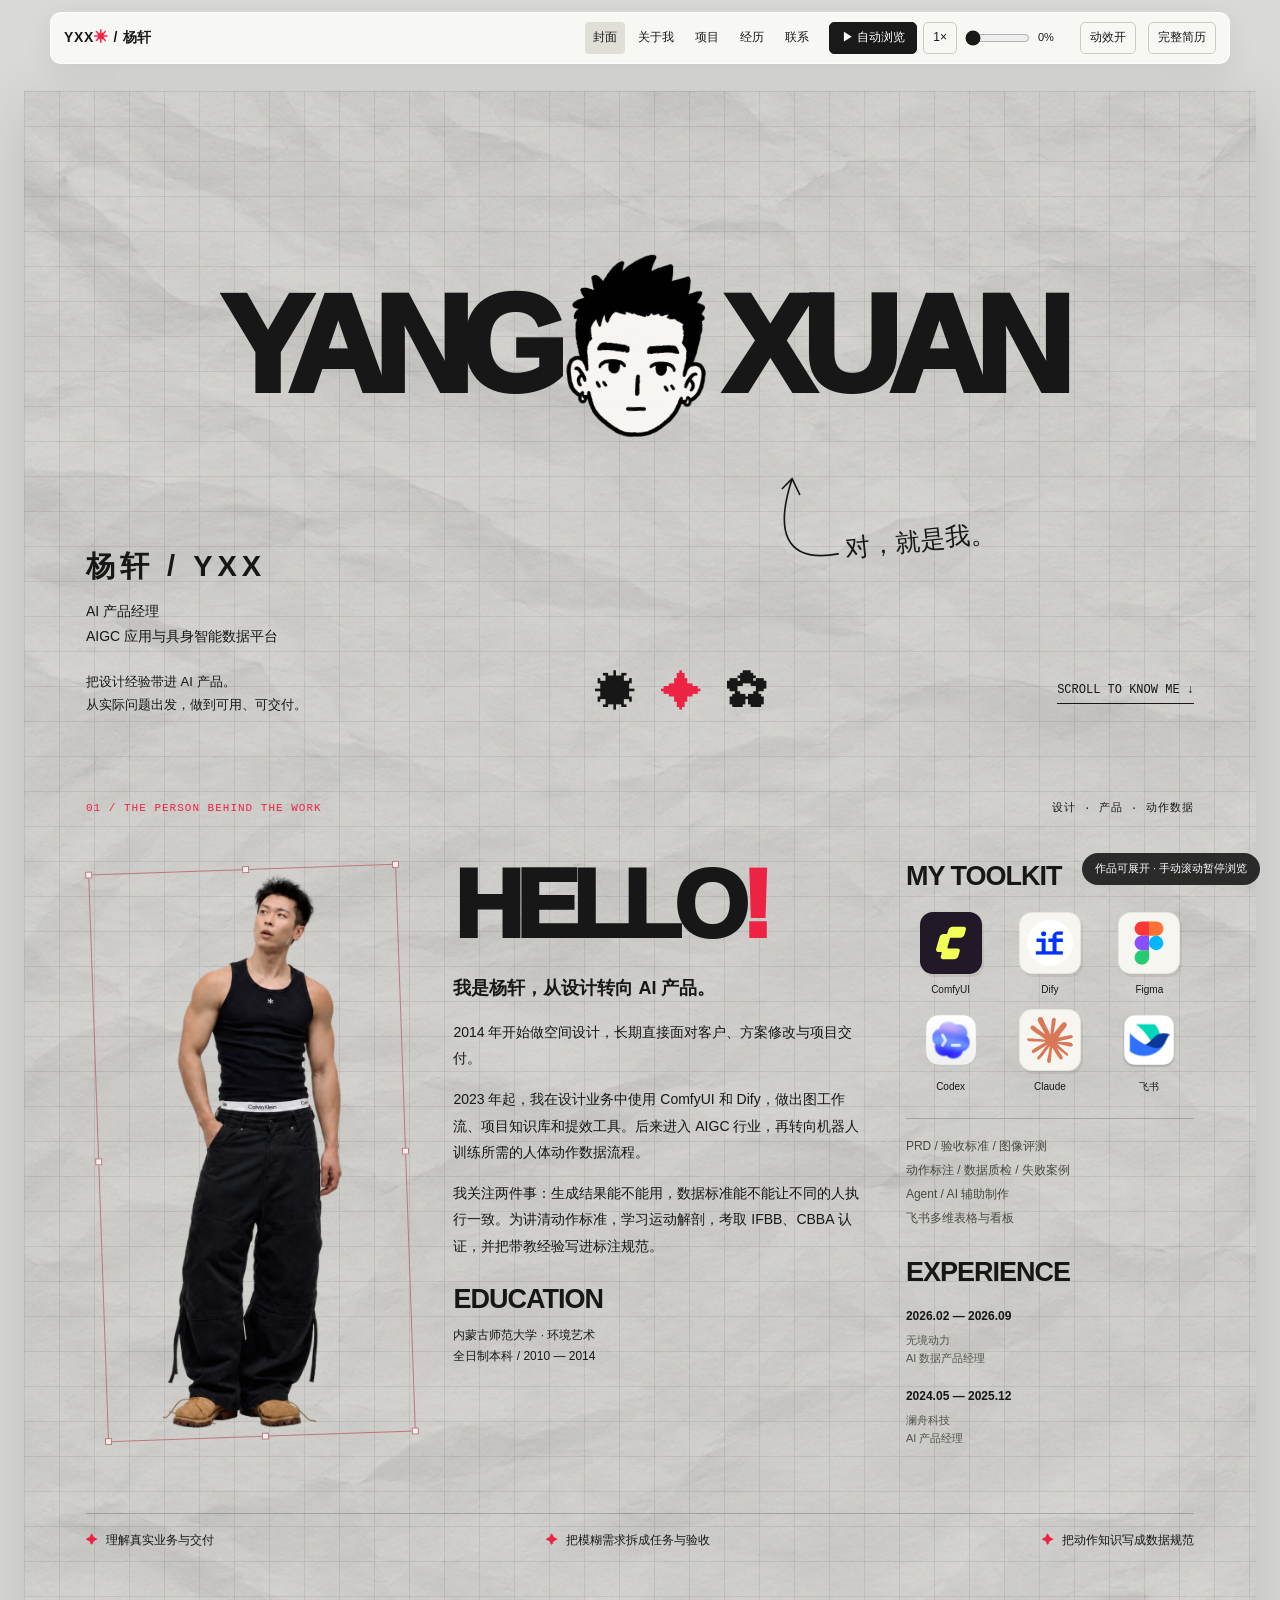
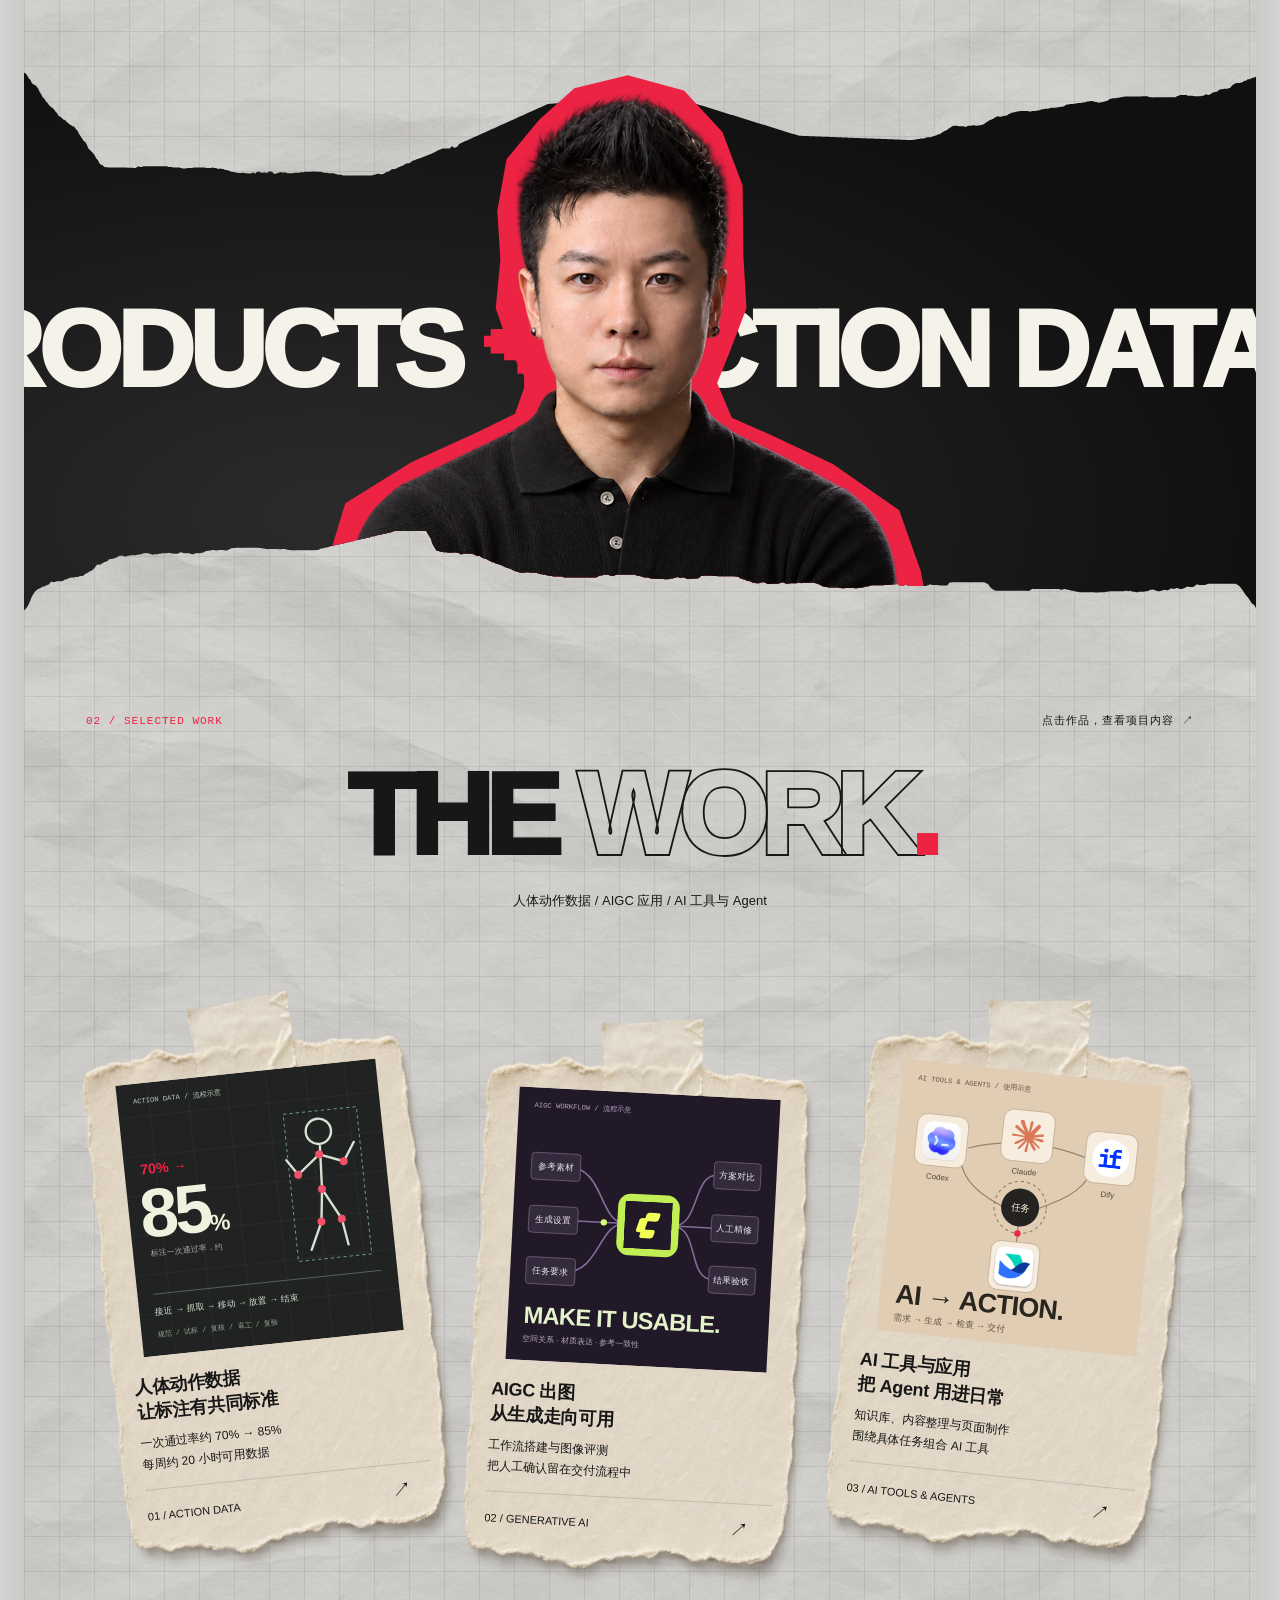
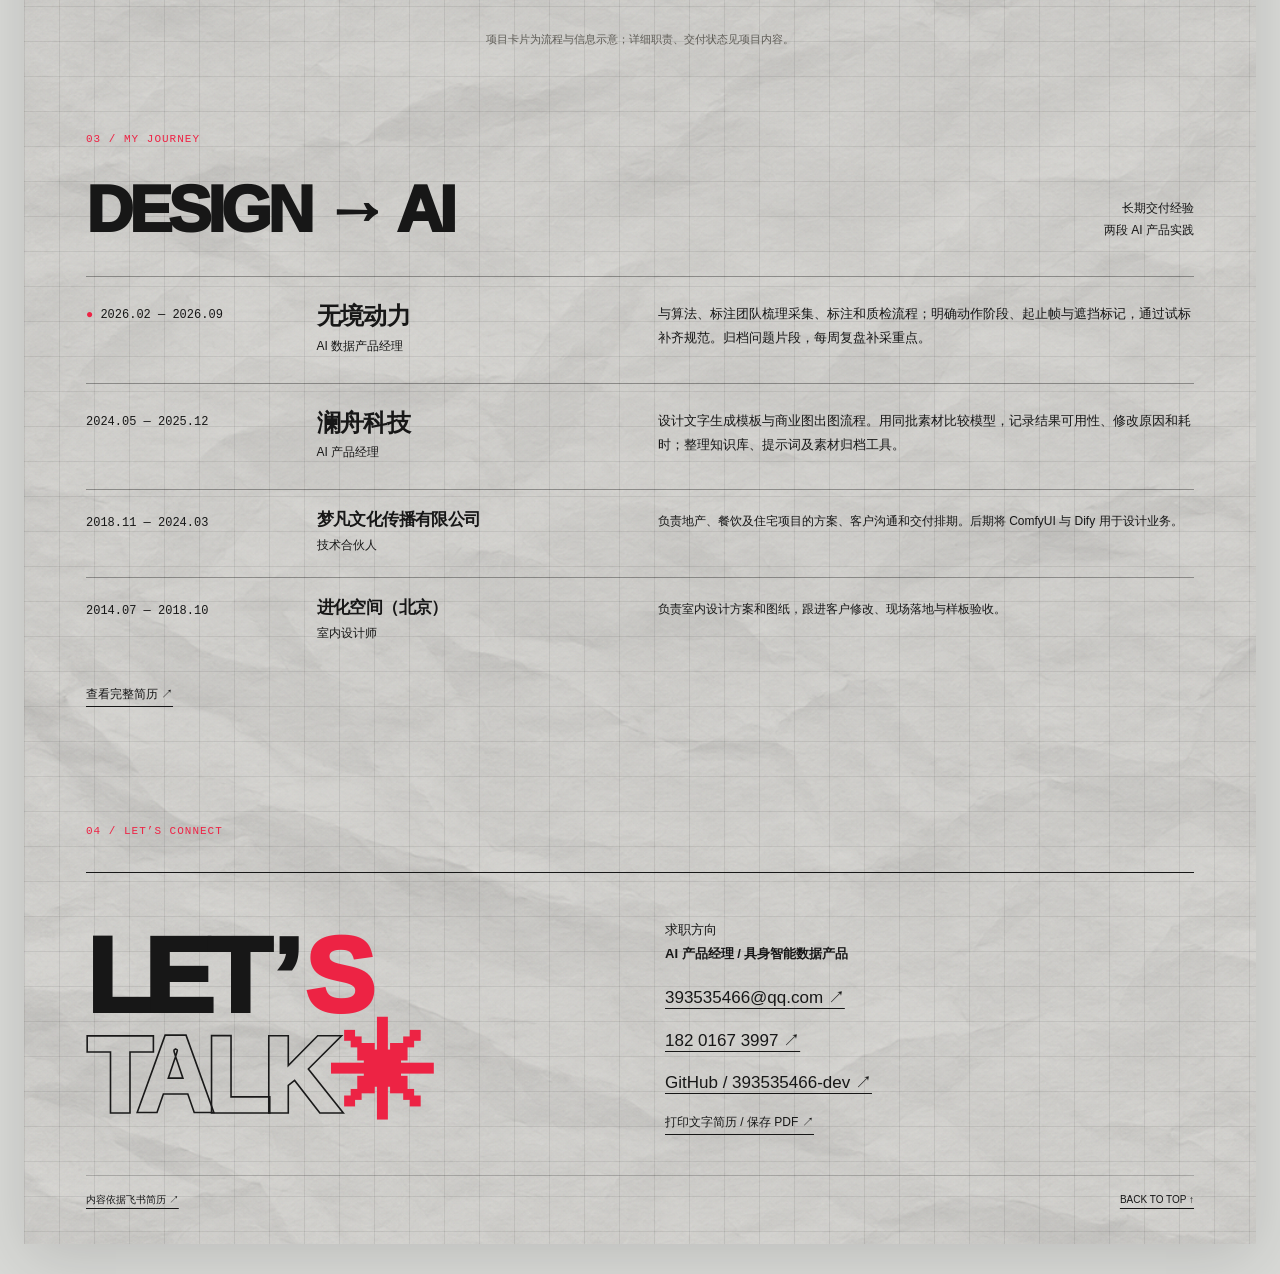
==== commit 2ee8e9d6: "Publish the confirmed YXX portfolio on the personal homepage" ====
--- a/index.html
+++ b/index.html
@@ -1,947 +1,59 @@
-<!DOCTYPE html>
-<html lang="zh-CN">
-<head>
-<meta charset="UTF-8">
-<meta name="viewport" content="width=device-width, initial-scale=1.0">
-<title>YXX's Agent — AI Product Manager</title>
-<meta name="description" content="杨轩 · AI 产品经理个人主页 — AI 应用能力 × PM 思维能力 × 审美能力">
-<link rel="preconnect" href="https://fonts.googleapis.com">
-<link rel="preconnect" href="https://fonts.gstatic.com" crossorigin>
-<link href="https://fonts.googleapis.com/css2?family=Geist:wght@100..900&family=Geist+Mono:wght@100..900&family=Orbitron:wght@400..900&display=swap" rel="stylesheet">
-<style>
-/* ============ Vercel 风格设计系统 — Typeset terminal on white paper ============ */
-:root {
-  --paper: #fafafa;
-  --white: #ffffff;
-  --hairline: #ebebeb;
-  --ash: #c9c9c9;
-  --smoke: #a8a8a8;
-  --graphite: #8f8f8f;
-  --slate: #7d7d7d;
-  --stone: #666666;
-  --charcoal: #4d4d4d;
-  --obsidian: #171717;
-  --carbon: #000000;
-  --green: #297a3a;
-  --gradient-spectrum: linear-gradient(90deg, #00ff95 0%, #ffd000 25%, #ff1744 50%, #9500ff 75%, #00e5ff 100%);
-  --gradient-muted: linear-gradient(90deg, #8fb39b 0%, #b0a878 25%, #b98a91 50%, #9b8fae 75%, #8aadb8 100%);
-  --font-display: 'Orbitron', 'Geist', 'PingFang SC', sans-serif;
-
-  --sans: 'Geist', 'PingFang SC', 'Hiragino Sans GB', 'Noto Sans SC', ui-sans-serif, system-ui, sans-serif;
-  --mono: 'Geist Mono', 'SF Mono', Menlo, Consolas, 'PingFang SC', monospace;
-
-  --radius: 6px;
-  --ring-card: 0 0 0 1px rgba(0,0,0,0.08), 0 0 0 2px #fafafa;
-  --ring-ghost: 0 0 0 1px #ebebeb;
-}
-
-* { margin: 0; padding: 0; box-sizing: border-box; }
-html { scroll-behavior: smooth; }
-
-body {
-  font-family: var(--sans);
-  font-weight: 400;
-  background: var(--paper);
-  color: var(--obsidian);
-  font-size: 16px;
-  line-height: 1.5;
-  -webkit-font-smoothing: antialiased;
-  text-rendering: optimizeLegibility;
-}
-::selection { background: var(--obsidian); color: var(--white); }
-
-.container { max-width: 1280px; margin: 0 auto; padding: 0 40px; }
-@media (max-width: 640px) { .container { padding: 0 20px; } }
-
-/* ---------- 通用字阶 ---------- */
-.eyebrow {
-  font-family: var(--mono);
-  font-size: 11px;
-  font-weight: 500;
-  letter-spacing: 0.071em;
-  text-transform: uppercase;
-  color: var(--obsidian);
-  margin-bottom: 14px;
-}
-.eyebrow .idx { color: var(--smoke); margin-left: 8px; }
-
-.display {
-  font-size: clamp(40px, 6.5vw, 64px);
-  font-weight: 450;
-  line-height: 1.02;
-  letter-spacing: -0.06em;
-}
-.display-bold { font-weight: 600; }
-.heading-lg {
-  font-size: clamp(34px, 4.6vw, 56px);
-  font-weight: 450;
-  line-height: 1.0;
-  letter-spacing: -0.06em;
-}
-.heading {
-  font-size: clamp(24px, 3vw, 30px);
-  font-weight: 400;
-  line-height: 1.1;
-  letter-spacing: -0.05em;
-}
-.body { font-size: 16px; color: var(--charcoal); line-height: 1.55; }
-.body-sm { font-size: 14px; color: var(--charcoal); line-height: 1.5; }
-.caption { font-size: 13px; color: var(--stone); line-height: 1.54; }
-
-.mono { font-family: var(--mono); }
-.grad-text {
-  background: var(--gradient-spectrum);
-  -webkit-background-clip: text;
-  background-clip: text;
-  color: transparent;
-}
-.grad-muted {
-  background: var(--gradient-muted);
-  -webkit-background-clip: text;
-  background-clip: text;
-  color: transparent;
-}
-
-/* ---------- Landing（Canno 式首屏） ---------- */
-.landing {
-  min-height: 100vh;
-  display: flex;
-  flex-direction: column;
-  align-items: center;
-  justify-content: center;
-  background: linear-gradient(180deg, #f0f0f0 0%, #fafafa 100%);
-  padding: 80px 20px 96px;
-  position: relative;
-}
-.landing-stage {
-  position: relative;
-  width: min(340px, 56vw);
-}
-.landing-stage img {
-  width: 100%;
-  display: block;
-  border-radius: 6px;
-}
-.glitch { position: relative; }
-.glitch .glitch-base {
-  box-shadow: var(--ring-card);
-  animation: tv-flicker 6s steps(1, end) infinite;
-}
-.glitch-layer {
-  position: absolute;
-  inset: 0;
-  width: 100%;
-  height: 100%;
-  object-fit: cover;
-  border-radius: 6px;
-  opacity: 0;
-  pointer-events: none;
-  mix-blend-mode: screen;
-  z-index: 1;
-}
-.g-red { filter: saturate(4) hue-rotate(-40deg) brightness(1.1); animation: glitch-red 6s steps(1, end) infinite; }
-.g-cyan { filter: saturate(3.5) hue-rotate(130deg) brightness(1.1); animation: glitch-cyan 6s steps(1, end) infinite; }
-
-/* 电视闪屏 + 短路（6s 无限循环） */
-@keyframes tv-flicker {
-  0%, 6% { filter: brightness(1); }
-  7% { filter: brightness(0.35) contrast(1.2); }
-  8% { filter: brightness(1.05); }
-  9% { filter: brightness(0.5); }
-  10%, 19% { filter: brightness(1); }
-  20% { filter: brightness(0.08) contrast(1.6); }   /* 短路：骤暗 */
-  21% { filter: brightness(1.4) contrast(1.2); }
-  22% { filter: brightness(0.3); }
-  23% { filter: brightness(1.15); }
-  24%, 40% { filter: brightness(1); }
-  41% { filter: brightness(0.45) saturate(1.6); }
-  42% { filter: brightness(1.1) contrast(1.15); }
-  43%, 58% { filter: brightness(1); }
-  59% { filter: brightness(0.12) contrast(1.8); }   /* 短路：骤暗 */
-  60% { filter: brightness(1.3) contrast(1.1); }
-  61% { filter: brightness(0.6); }
-  62%, 82% { filter: brightness(1); }
-  83% { filter: brightness(0.55); }
-  84% { filter: brightness(1.08); }
-  85%, 100% { filter: brightness(1); }
-}
-/* 短路时的 RGB 撕裂（红移层） */
-@keyframes glitch-red {
-  0%, 19.9% { opacity: 0; transform: none; }
-  20% { opacity: 0.85; clip-path: inset(12% 0 58% 0); transform: translateX(-9px); }
-  21.5% { opacity: 0.85; clip-path: inset(62% 0 8% 0); transform: translateX(7px); }
-  23%, 58.9% { opacity: 0; transform: none; }
-  59% { opacity: 0.9; clip-path: inset(38% 0 34% 0); transform: translateX(11px); }
-  60.5% { opacity: 0.8; clip-path: inset(5% 0 82% 0); transform: translateX(-6px); }
-  62%, 82.9% { opacity: 0; transform: none; }
-  83% { opacity: 0.7; clip-path: inset(48% 0 30% 0); transform: translateX(-7px); }
-  84.5%, 100% { opacity: 0; transform: none; }
-}
-/* 短路时的 RGB 撕裂（青移层） */
-@keyframes glitch-cyan {
-  0%, 19.9% { opacity: 0; transform: none; }
-  20% { opacity: 0.8; clip-path: inset(55% 0 20% 0); transform: translateX(9px); }
-  21.5% { opacity: 0.8; clip-path: inset(8% 0 74% 0); transform: translateX(-7px); }
-  23%, 58.9% { opacity: 0; transform: none; }
-  59% { opacity: 0.85; clip-path: inset(70% 0 6% 0); transform: translateX(-10px); }
-  60.5% { opacity: 0.75; clip-path: inset(30% 0 52% 0); transform: translateX(6px); }
-  62%, 82.9% { opacity: 0; transform: none; }
-  83% { opacity: 0.65; clip-path: inset(18% 0 64% 0); transform: translateX(8px); }
-  84.5%, 100% { opacity: 0; transform: none; }
-}
-/* 同步滚动的电视扫描亮条 */
-.glitch::after {
-  content: '';
-  position: absolute;
-  left: 0; right: 0;
-  height: 10%;
-  top: -12%;
-  z-index: 2;
-  background: linear-gradient(180deg, rgba(255,255,255,0), rgba(255,255,255,0.14), rgba(255,255,255,0));
-  pointer-events: none;
-  animation: tv-roll 6s linear infinite;
-}
-@keyframes tv-roll {
-  0%, 54% { top: -12%; }
-  66%, 100% { top: 106%; }
-}
-.landing-title {
-  position: absolute;
-  inset: 0;
-  z-index: 3;
-  display: flex;
-  flex-direction: column;
-  align-items: center;
-  justify-content: center;
-  text-align: center;
-  color: #ffffff;
-  font-family: var(--font-display);
-  text-shadow: 0 2px 4px rgba(0,0,0,0.5), 0 0 48px rgba(0,0,0,0.35);
-  pointer-events: none;
-}
-.lt-small {
-  font-size: clamp(15px, 2.6vw, 30px);
-  font-weight: 700;
-  letter-spacing: 0.14em;
-  line-height: 1.1;
-  text-transform: uppercase;
-}
-.lt-big {
-  font-size: clamp(34px, 9.5vw, 132px);
-  font-weight: 800;
-  letter-spacing: 0.04em;
-  line-height: 1.05;
-  white-space: nowrap;
-}
-.lt-dot {
-  display: inline-block;
-  width: 0.13em; height: 0.13em;
-  border-radius: 50%;
-  background: var(--gradient-spectrum);
-  margin-left: 0.06em;
-  vertical-align: 0.9em;
-}
-.landing-by {
-  margin-top: 32px;
-  font-family: var(--mono);
-  font-size: 11px;
-  letter-spacing: 0.14em;
-  text-transform: uppercase;
-  color: var(--graphite);
-}
-.scroll-cue {
-  position: absolute;
-  bottom: 32px; left: 50%;
-  transform: translateX(-50%);
-  font-family: var(--mono);
-  font-size: 11px;
-  letter-spacing: 0.14em;
-  text-transform: uppercase;
-  color: var(--stone);
-  text-decoration: none;
-  display: flex;
-  flex-direction: column;
-  align-items: center;
-  gap: 8px;
-  transition: color 0.2s ease;
-}
-.scroll-cue:hover { color: var(--obsidian); }
-.scroll-cue::after {
-  content: '';
-  width: 1px; height: 28px;
-  background: linear-gradient(var(--stone), transparent);
-  animation: drip 2s ease infinite;
-}
-@keyframes drip {
-  0% { transform: scaleY(0); transform-origin: top; }
-  50% { transform: scaleY(1); transform-origin: top; }
-  51% { transform: scaleY(1); transform-origin: bottom; }
-  100% { transform: scaleY(0); transform-origin: bottom; }
-}
-
-/* ---------- AI 模型滚动条 ---------- */
-.marquee {
-  margin-top: 96px;
-  padding: 28px 0;
-  border-top: 1px solid var(--hairline);
-  border-bottom: 1px solid var(--hairline);
-  overflow: hidden;
-  -webkit-mask-image: linear-gradient(90deg, transparent, #000 8%, #000 92%, transparent);
-  mask-image: linear-gradient(90deg, transparent, #000 8%, #000 92%, transparent);
-}
-.marquee-track {
-  display: flex;
-  align-items: center;
-  gap: 64px;
-  width: max-content;
-  animation: marquee 32s linear infinite;
-}
-.marquee:hover .marquee-track { animation-play-state: paused; }
-@keyframes marquee { to { transform: translateX(-50%); } }
-.model {
-  display: inline-flex;
-  align-items: center;
-  gap: 10px;
-  font-family: var(--mono);
-  font-size: 12px;
-  letter-spacing: 0.071em;
-  text-transform: uppercase;
-  color: var(--charcoal);
-  white-space: nowrap;
-}
-.model img, .model svg { width: 18px; height: 18px; display: block; }
-.model .fallback-glyph { font-weight: 600; color: var(--obsidian); font-size: 13px; }
-
-section { padding: 112px 0; }
-@media (max-width: 640px) { section { padding: 80px 0; } }
-
-/* ---------- 导航 ---------- */
-.nav {
-  position: sticky;
-  top: 0;
-  z-index: 100;
-  height: 64px;
-  background: rgba(250, 250, 250, 0.8);
-  -webkit-backdrop-filter: blur(20px);
-  backdrop-filter: blur(20px);
-}
-.nav-inner {
-  max-width: 1280px;
-  margin: 0 auto;
-  padding: 0 40px;
-  height: 64px;
-  display: flex;
-  align-items: center;
-  gap: 32px;
-}
-.wordmark {
-  display: flex;
-  align-items: center;
-  gap: 8px;
-  font-size: 14px;
-  font-weight: 500;
-  color: var(--obsidian);
-  text-decoration: none;
-}
-.nav-links { display: flex; gap: 24px; list-style: none; }
-.nav-links a {
-  font-size: 14px;
-  color: var(--obsidian);
-  text-decoration: none;
-  transition: color 0.15s ease;
-}
-.nav-links a:hover { color: var(--stone); }
-.nav-right { margin-left: auto; margin-right: -12px; display: flex; align-items: center; gap: 12px; }
-
-@media (max-width: 860px) { .nav-links { display: none; } }
-
-/* ---------- 按钮 ---------- */
-.btn {
-  display: inline-flex;
-  align-items: center;
-  gap: 8px;
-  font-family: var(--sans);
-  font-size: 14px;
-  font-weight: 400;
-  text-decoration: none;
-  cursor: pointer;
-  border: none;
-  border-radius: var(--radius);
-  transition: all 0.15s ease;
-}
-.btn:focus-visible, a:focus-visible { outline: 2px solid var(--obsidian); outline-offset: 2px; }
-.btn-dark {
-  background: var(--obsidian);
-  color: var(--white);
-  padding: 8px 16px;
-}
-.btn-dark:hover { background: #383838; }
-.btn-ghost {
-  background: transparent;
-  color: var(--charcoal);
-  box-shadow: var(--ring-ghost);
-  padding: 8px 20px;
-}
-.btn-ghost:hover { color: var(--obsidian); box-shadow: 0 0 0 1px #c9c9c9; }
-.btn-pill {
-  background: var(--obsidian);
-  color: var(--white);
-  border-radius: 9999px;
-  padding: 4px 14px;
-  font-size: 13px;
-}
-.btn-pill:hover { background: #383838; }
-
-/* ---------- Hero ---------- */
-.hero { padding: 96px 0 88px; }
-.hero-grid {
-  display: grid;
-  grid-template-columns: 1.4fr 1fr;
-  gap: 64px;
-  align-items: center;
-}
-@media (max-width: 960px) { .hero-grid { grid-template-columns: 1fr; gap: 48px; } }
-.hero-eyebrows { display: flex; flex-direction: column; gap: 6px; margin-bottom: 28px; }
-.hero h1 { max-width: 640px; }
-.hero .grad-bar {
-  width: 120px; height: 3px;
-  border-radius: 2px;
-  background: var(--gradient-spectrum);
-  margin: 32px 0;
-}
-.hero .sub-en {
-  font-family: var(--mono);
-  font-size: 12px;
-  letter-spacing: 0.14em;
-  text-transform: uppercase;
-  color: var(--graphite);
-  margin-bottom: 12px;
-}
-.hero p.lede { max-width: 520px; margin-bottom: 36px; }
-.hero-actions { display: flex; gap: 12px; flex-wrap: wrap; }
-
-/* CLI 面板 — the terminal IS the marketing */
-.cli {
-  background: var(--white);
-  border-radius: var(--radius);
-  box-shadow: var(--ring-card);
-  padding: 20px;
-  font-family: var(--mono);
-  font-size: 13px;
-  line-height: 2.0;
-  color: var(--obsidian);
-}
-.cli .cmd::before { content: '▲ '; color: var(--carbon); font-weight: 600; }
-.cli .ok::before { content: '✓ '; color: var(--green); }
-.cli .out { color: var(--charcoal); padding-left: 20px; display: block; }
-.cli .dim { color: var(--smoke); }
-.cli .cursor {
-  display: inline-block;
-  width: 7px; height: 15px;
-  background: var(--obsidian);
-  vertical-align: -2px;
-  animation: blink 1.1s steps(1) infinite;
-}
-@keyframes blink { 50% { opacity: 0; } }
-
-/* ---------- 能力区块头部 ---------- */
-.sec-head { max-width: 720px; margin-bottom: 56px; }
-.sec-head h2 { margin-top: 2px; }
-.sec-head p { margin-top: 18px; }
-.sec-head .en-echo {
-  display: block;
-  font-family: var(--mono);
-  font-size: clamp(13px, 1.6vw, 15px);
-  letter-spacing: 0.071em;
-  text-transform: uppercase;
-  color: var(--smoke);
-  margin-top: 16px;
-}
-
-/* ---------- 卡片 ---------- */
-.card {
-  background: var(--white);
-  border-radius: var(--radius);
-  box-shadow: var(--ring-card);
-  padding: 24px;
-  transition: box-shadow 0.2s ease, transform 0.2s ease;
-}
-.card:hover { transform: translateY(-2px); }
-.card .tag {
-  font-family: var(--mono);
-  font-size: 11px;
-  letter-spacing: 0.071em;
-  text-transform: uppercase;
-  color: var(--graphite);
-  margin-bottom: 14px;
-}
-.card h3 { font-size: 17px; font-weight: 500; letter-spacing: -0.02em; margin-bottom: 8px; }
-.card p { font-size: 14px; color: var(--charcoal); line-height: 1.6; }
-.card .card-meta {
-  margin-top: 18px; padding-top: 14px;
-  border-top: 1px solid var(--hairline);
-  font-family: var(--mono);
-  font-size: 11px;
-  letter-spacing: 0.071em;
-  color: var(--stone);
-  text-transform: uppercase;
-}
-
-.card-dark { background: var(--obsidian); }
-.card-dark h3 { color: var(--white); }
-.card-dark p { color: #a3a3a3; }
-.card-dark .tag { color: #8f8f8f; }
-.card-dark .card-meta { color: #8f8f8f; border-top-color: #333; }
-
-.grid-2 { display: grid; grid-template-columns: 1fr 1fr; gap: 16px; }
-.grid-3 { display: grid; grid-template-columns: repeat(3, 1fr); gap: 16px; }
-@media (max-width: 860px) { .grid-2, .grid-3 { grid-template-columns: 1fr; } }
-
-/* ---------- 能力 01：双栏 ---------- */
-.split { display: grid; grid-template-columns: 1fr 1.2fr; gap: 64px; align-items: start; }
-@media (max-width: 960px) { .split { grid-template-columns: 1fr; gap: 40px; } }
-.pipe {
-  margin-top: 32px;
-  display: flex;
-  flex-wrap: wrap;
-  align-items: center;
-  gap: 10px;
-  font-family: var(--mono);
-  font-size: 11px;
-  letter-spacing: 0.071em;
-  text-transform: uppercase;
-  color: var(--charcoal);
-}
-.pipe span.step {
-  box-shadow: var(--ring-ghost);
-  background: var(--white);
-  border-radius: var(--radius);
-  padding: 5px 10px;
-}
-.pipe .arr { color: var(--smoke); }
-
-/* ---------- 大字宣言 ---------- */
-.manifesto {
-  font-size: clamp(28px, 4.2vw, 44px);
-  font-weight: 450;
-  letter-spacing: -0.05em;
-  line-height: 1.15;
-  max-width: 880px;
-}
-.manifesto .dim { color: var(--ash); }
-
-/* ---------- 作品 ---------- */
-.work-meta-row {
-  display: flex;
-  justify-content: space-between;
-  align-items: center;
-  gap: 12px;
-  margin-top: 18px;
-  padding-top: 14px;
-  border-top: 1px solid var(--hairline);
-}
-.work-meta-row .role { font-family: var(--mono); font-size: 11px; letter-spacing: 0.071em; text-transform: uppercase; color: var(--stone); }
-.link-arrow {
-  font-size: 13px;
-  color: var(--obsidian);
-  text-decoration: none;
-  font-weight: 500;
-}
-.link-arrow:hover { text-decoration: underline; text-underline-offset: 4px; }
-
-/* ---------- CTA ---------- */
-.cta { text-align: left; }
-.cta .display { max-width: 820px; }
-
-/* ---------- 页脚 ---------- */
-footer { background: var(--obsidian); color: var(--white); padding: 72px 0 40px; }
-.footer-grid { display: grid; grid-template-columns: 2fr 1fr 1fr; gap: 48px; }
-@media (max-width: 760px) { .footer-grid { grid-template-columns: 1fr; gap: 36px; } }
-.footer-brand p { margin-top: 14px; font-size: 14px; color: #a3a3a3; max-width: 320px; line-height: 1.6; }
-.footer-col h5 {
-  font-family: var(--mono);
-  font-size: 11px;
-  font-weight: 500;
-  letter-spacing: 0.071em;
-  text-transform: uppercase;
-  color: #8f8f8f;
-  margin-bottom: 16px;
-}
-.footer-col ul { list-style: none; display: grid; gap: 12px; }
-.footer-col a { color: #d4d4d4; text-decoration: none; font-size: 14px; transition: color 0.15s ease; }
-.footer-col a:hover { color: #fff; }
-.footer-bottom {
-  margin-top: 56px;
-  padding-top: 24px;
-  border-top: 1px solid #2e2e2e;
-  display: flex;
-  justify-content: space-between;
-  flex-wrap: wrap;
-  gap: 8px;
-  font-family: var(--mono);
-  font-size: 11px;
-  letter-spacing: 0.071em;
-  text-transform: uppercase;
-  color: #8f8f8f;
-}
-
-/* ---------- 入场动画 ---------- */
-.reveal { opacity: 0; transform: translateY(16px); transition: opacity 0.6s ease, transform 0.6s ease; }
-.reveal.visible { opacity: 1; transform: none; }
-.reveal.d1 { transition-delay: 0.08s; }
-.reveal.d2 { transition-delay: 0.16s; }
-@media (prefers-reduced-motion: reduce) {
-  .reveal { opacity: 1; transform: none; transition: none; }
-  html { scroll-behavior: auto; }
-  .cli .cursor { animation: none; }
-  .glitch .glitch-base, .glitch::after { animation: none; }
-  .glitch-layer { display: none; }
-  .marquee-track { animation: none; }
-}
-</style>
-</head>
-<body>
-
-<!-- ===================== 导航 ===================== -->
-<nav class="nav">
-  <div class="nav-inner">
-    <!-- TODO: 替换成你的名字 / 品牌名 -->
-    <a class="wordmark" href="#top">
-      <svg width="16" height="16" viewBox="0 0 16 16" aria-hidden="true"><path d="M8 1.5L15 14H1z" fill="#000"/></svg>
-      YXX
-    </a>
-    <ul class="nav-links">
-      <li><a href="#ai">AI 应用</a></li>
-      <li><a href="#pm">PM 思维</a></li>
-      <li><a href="#aesthetic">审美</a></li>
-      <li><a href="#works">作品</a></li>
-    </ul>
-    <div class="nav-right">
-      <a class="btn btn-pill" href="#contact">联系我</a>
-    </div>
-  </div>
-</nav>
-
-<main id="top">
-
-<!-- ===================== Landing（Canno 式首屏） ===================== -->
-<header class="landing">
-  <figure class="landing-stage reveal">
-    <div class="glitch">
-      <img class="glitch-base" src="assets/images/landing.png" alt="古典雕塑与电路机械融合的赛博格胸像">
-      <img class="glitch-layer g-red" src="assets/images/landing.png" alt="" aria-hidden="true">
-      <img class="glitch-layer g-cyan" src="assets/images/landing.png" alt="" aria-hidden="true">
-    </div>
-    <figcaption class="landing-title">
-      <span class="lt-small">Welcome to</span>
-      <span class="lt-big">YXX's Agent<span class="lt-dot"></span></span>
-    </figcaption>
-  </figure>
-  <p class="landing-by reveal d1">Yang Xuan — AI Product Manager</p>
-  <a class="scroll-cue" href="#hero" aria-label="向下滚动">Scroll</a>
-</header>
-
-<!-- ===================== Hero ===================== -->
-<header class="hero" id="hero">
-  <div class="container">
-    <div class="hero-grid">
-      <div>
-        <div class="hero-eyebrows reveal">
-          <span class="eyebrow">AI Product Manager<span class="idx">— Portfolio</span></span>
-        </div>
-        <h1 class="display display-bold reveal d1">把 <span class="grad-text">AI</span> 的能力，<br>做成可信的产品。</h1>
-        <div class="grad-bar reveal d1"></div>
-        <p class="sub-en reveal d2">From Prompt to Product.</p>
-        <p class="body lede reveal d2">
-          您好，我叫<b style="font-weight:500">杨轩</b>，英文名 YXX。我是一名从设计师转型而来的 AI 产品经理。
-          曾参与万科、远洋、Anaya 等地产及商业项目的设计，后来创办个人工作室，成为独立设计师。
-          现在我专注于 AI 产品，探索 <b style="font-weight:500">AI × 设计 × 产品</b> 之间的连接。<br>
-          我关注 AI 的发展与设计趋势，保持持续探索的热情与极客精神。这里记录我的项目、实践、思考与学习，也期待与更多人交流合作。
-        </p>
-        <div class="hero-actions reveal d2">
-          <a class="btn btn-dark" href="#ai">看我的三种能力</a>
-          <a class="btn btn-ghost" href="#works">精选作品</a>
-        </div>
-      </div>
-
-      <div class="cli reveal d2" aria-label="终端风格的自我介绍">
-        <div class="cmd">whoami</div>
-        <span class="out">AI Product Manager</span>
-        <div class="cmd">stack --core</div>
-        <span class="ok">Dify · Prompt Engineering · Agent Workflow</span>
-        <span class="ok">PRD · 0→1 Design · Data-Driven</span>
-        <span class="ok">Typography · Design System · HTML/CSS</span>
-        <div class="cmd">status --now</div>
-        <span class="ok">Open to collaborate <span class="cursor"></span></span>
-      </div>
-    </div>
-
-    <div class="marquee reveal" aria-label="日常使用的 AI 模型与工具">
-      <div class="marquee-track">
-        <span class="model"><img src="https://cdn.simpleicons.org/deepseek/171717" alt="" loading="lazy" onerror="this.style.display='none'">DeepSeek</span>
-        <span class="model"><img src="https://cdn.simpleicons.org/claude/171717" alt="" loading="lazy" onerror="this.style.display='none'">Claude</span>
-        <span class="model"><img src="https://cdn.simpleicons.org/openai/171717" alt="" loading="lazy" onerror="this.style.display='none'">ChatGPT</span>
-        <span class="model"><span class="fallback-glyph">▲</span>Kimi</span>
-        <span class="model"><img src="https://cdn.simpleicons.org/cursor/171717" alt="" loading="lazy" onerror="this.style.display='none'">Cursor</span>
-        <span class="model"><img src="https://cdn.simpleicons.org/googlegemini/171717" alt="" loading="lazy" onerror="this.style.display='none'">Gemini</span>
-        <span class="model"><span class="fallback-glyph">▲</span>WorkBuddy</span>
-        <span class="model"><img src="https://cdn.simpleicons.org/dify/171717" alt="" loading="lazy" onerror="this.style.display='none'">Dify</span>
-        <!-- 第二份轨道（无缝循环） -->
-        <span class="model" aria-hidden="true"><img src="https://cdn.simpleicons.org/deepseek/171717" alt="" loading="lazy" onerror="this.style.display='none'">DeepSeek</span>
-        <span class="model" aria-hidden="true"><img src="https://cdn.simpleicons.org/claude/171717" alt="" loading="lazy" onerror="this.style.display='none'">Claude</span>
-        <span class="model" aria-hidden="true"><img src="https://cdn.simpleicons.org/openai/171717" alt="" loading="lazy" onerror="this.style.display='none'">ChatGPT</span>
-        <span class="model" aria-hidden="true"><span class="fallback-glyph">▲</span>Kimi</span>
-        <span class="model" aria-hidden="true"><img src="https://cdn.simpleicons.org/cursor/171717" alt="" loading="lazy" onerror="this.style.display='none'">Cursor</span>
-        <span class="model" aria-hidden="true"><img src="https://cdn.simpleicons.org/googlegemini/171717" alt="" loading="lazy" onerror="this.style.display='none'">Gemini</span>
-        <span class="model" aria-hidden="true"><span class="fallback-glyph">▲</span>WorkBuddy</span>
-        <span class="model" aria-hidden="true"><img src="https://cdn.simpleicons.org/dify/171717" alt="" loading="lazy" onerror="this.style.display='none'">Dify</span>
-      </div>
-    </div>
-  </div>
-</header>
-
-<!-- ===================== 01 AI 应用能力 ===================== -->
-<section id="ai">
-  <div class="container">
-    <div class="sec-head reveal">
-      <span class="eyebrow">Capability 01<span class="idx">/ 03</span></span>
-      <h2 class="heading-lg">AI 应用能力</h2>
-      <span class="en-echo">AI Application — Build, not just talk.</span>
-      <p class="body">
-        不停留在「会用 ChatGPT」。我能用 Dify 搭建真实可用的 AI 应用与工作流，
-        用结构化输出保证结果可靠，用 AI 结对编程把想法快速变成可运行的东西。
-      </p>
-    </div>
-
-    <div class="split">
-      <div class="reveal">
-        <div class="cli" aria-label="Dify 工作流示例">
-          <div class="cmd">dify workflow run "需求洞察"</div>
-          <span class="out"><span class="dim">[1/4]</span> input · 用户声音聚类</span>
-          <span class="out"><span class="dim">[2/4]</span> llm · 痛点归纳 + 优先级</span>
-          <span class="out"><span class="dim">[3/4]</span> validate · 结构化输出校验</span>
-          <span class="out"><span class="dim">[4/4]</span> output · 需求清单.json</span>
-          <span class="ok">done · 3.2s</span>
-        </div>
-        <div class="pipe">
-          <span class="step">Input</span><span class="arr">→</span>
-          <span class="step">Orchestrate</span><span class="arr">→</span>
-          <span class="step">Validate</span><span class="arr">→</span>
-          <span class="step">Ship</span>
-        </div>
-      </div>
-
-      <div class="grid-2 reveal d1">
-        <div class="card">
-          <div class="tag">Dify</div>
-          <h3>AI 应用搭建</h3>
-          <p>用 Dify 从零搭建 AI 应用：知识库问答、多步骤工作流、结构化输出，交付的是能跑的产品，不是演示 Demo。</p>
-          <div class="card-meta">Workflow · RAG · Structured Output</div>
-        </div>
-        <div class="card">
-          <div class="tag">Prompt</div>
-          <h3>Prompt 工程</h3>
-          <p>把模糊需求翻译成稳定的提示词系统：角色定义、约束设计、输出格式控制，让结果可复现、可迭代。</p>
-          <div class="card-meta">System Prompt · Few-shot · Guardrail</div>
-        </div>
-        <div class="card">
-          <div class="tag">Agent</div>
-          <h3>Agent 工作流编排</h3>
-          <p>把复杂任务拆解为多智能体协作链路：分工、校验、兜底，理解 Agent 的能力边界与失败模式。</p>
-          <div class="card-meta">Multi-Agent · Routing · Fallback</div>
-        </div>
-        <div class="card">
-          <div class="tag">AI × Dev</div>
-          <h3>AI 辅助研发</h3>
-          <p>用 AI 结对编程完成从原型到代码的验证闭环——本页面的设计与实现，就是这条工作流的产物。</p>
-          <div class="card-meta">Cursor · Vibe Coding · Ship Fast</div>
-        </div>
-      </div>
-    </div>
-  </div>
-</section>
-
-<!-- ===================== 02 PM 思维能力 ===================== -->
-<section id="pm">
-  <div class="container">
-    <div class="sec-head reveal">
-      <span class="eyebrow">Capability 02<span class="idx">/ 03</span></span>
-      <h2 class="heading-lg">PM 思维能力</h2>
-      <span class="en-echo">Product Thinking — Define the problem first.</span>
-      <p class="body">
-        工具会过时，思维方式不会。我的产品方法论：先定义真问题，再设计解法，
-        用数据验证假设，用文档对齐团队。
-      </p>
-    </div>
-
-    <p class="manifesto reveal" style="margin-bottom:56px">
-      先定义<span class="dim">问题</span>，再谈<span class="dim">方案</span>。<br>
-      需求的背后是动机，功能的背后是<span class="dim">取舍</span>。
-    </p>
-
-    <div class="grid-2">
-      <div class="card reveal">
-        <div class="tag">Insight</div>
-        <h3>需求分析</h3>
-        <p>从用户声音与竞品动态中识别真伪需求，建立优先级判断框架——用 AI 辅助聚类分析，用 PM 的判断力做取舍。</p>
-        <div class="card-meta">User Research · Prioritization · 竞品拆解</div>
-      </div>
-      <div class="card card-dark reveal d1">
-        <div class="tag">0 → 1</div>
-        <h3>从零到一的产品设计</h3>
-        <p>在没有参照系时定义产品：目标用户、核心场景、最小可行闭环。用最快的方式验证方向，而不是堆功能。</p>
-        <div class="card-meta">MVP · Core Loop · Scenario Design</div>
-      </div>
-      <div class="card reveal">
-        <div class="tag">Document</div>
-        <h3>PRD 与表达</h3>
-        <p>把想法沉淀为清晰的 PRD 与原型，让设计、研发、AI 工具都能准确执行——文档的精度决定协作的效率。</p>
-        <div class="card-meta">PRD · Prototype · Alignment</div>
-      </div>
-      <div class="card reveal d1">
-        <div class="tag">Data</div>
-        <h3>数据驱动迭代</h3>
-        <p>小步上线，用数据验证每一次假设。定义北极星指标与过程指标，让迭代方向有依据而非凭感觉。</p>
-        <div class="card-meta">North Star · A/B · Iteration</div>
-      </div>
-    </div>
-  </div>
-</section>
-
-<!-- ===================== 03 审美能力 ===================== -->
-<section id="aesthetic">
-  <div class="container">
-    <div class="sec-head reveal">
-      <span class="eyebrow">Capability 03<span class="idx">/ 03</span></span>
-      <h2 class="heading-lg">审美能力</h2>
-      <span class="en-echo">Aesthetic Sense — Taste is a skill.</span>
-      <p class="body">
-        审美不是「感觉不错」，而是一套可以落地、可以复用的标准。它决定了一个产品给人的第一印象，
-        也决定了细节的最终品质。
-      </p>
-    </div>
-
-    <div class="grid-3">
-      <div class="card reveal">
-        <div class="tag">Typography</div>
-        <h3>版式与留白</h3>
-        <p>用字重、字距和留白建立层次，而不是用颜色和边框堆砌。大字是态度，留白是自信。</p>
-        <div class="card-meta">Hierarchy · Rhythm · Whitespace</div>
-      </div>
-      <div class="card reveal d1">
-        <div class="tag">System</div>
-        <h3>设计系统思维</h3>
-        <p>先建立 token 和组件规范，再画界面。一致性不是约束，而是让产品「看起来被认真对待过」。</p>
-        <div class="card-meta">Design Token · Component · Consistency</div>
-      </div>
-      <div class="card reveal d2">
-        <div class="tag">Detail</div>
-        <h3>细节与克制</h3>
-        <p>对齐差 1px 能看出来，配色多一档能感觉到。克制用色、克制装饰——你正在看的这个页面，就是审美能力的证明。</p>
-        <div class="card-meta">Craft · Restraint · This Page Itself</div>
-      </div>
-    </div>
-  </div>
-</section>
-
-<!-- ===================== 04 精选作品 ===================== -->
-<section id="works" style="padding-top:0">
-  <div class="container">
-    <div class="sec-head reveal">
-      <span class="eyebrow">Selected Works<span class="idx">/ 04</span></span>
-      <h2 class="heading">少而精，每一件都算数。</h2>
-      <p class="body" style="margin-top:14px">作品在积累中——我更愿意展示思考的完整度。以下为概念设计，正式项目持续更新。</p>
-    </div>
-
-    <div class="grid-2">
-      <div class="card reveal">
-        <div class="tag">Concept · AI Assistant</div>
-        <h3>AI 对话助手 · 概念设计</h3>
-        <p>面向知识工作者的 AI 助手概念：从用户场景出发定义对话结构与信息层级，探索「克制」的 AI 产品气质——功能可以多，感知必须简单。</p>
-        <div class="work-meta-row">
-          <span class="role">产品定义 · 交互概念 · 2026</span>
-          <a class="link-arrow" href="#contact">了解细节 →</a>
-        </div>
-      </div>
-      <div class="card reveal d1">
-        <div class="tag">Concept · AI Workflow</div>
-        <h3>AI 工作流编排 · 概念设计</h3>
-        <p>基于 Dify 的多步骤工作流设计练习：把模糊的业务需求拆解为「输入 → 编排 → 校验 → 输出」的结构化链路，输出可解释、可复用的流程。</p>
-        <div class="work-meta-row">
-          <span class="role">Dify · Structured Output · 2026</span>
-          <a class="link-arrow" href="#contact">了解细节 →</a>
-        </div>
-      </div>
-    </div>
-
-    <p class="caption reveal" style="margin-top:24px">
-      ✓ 更多作品整理中：AI 产品拆解、需求分析文档与 Dify 应用实践。
-    </p>
-  </div>
-</section>
-
-<!-- ===================== 05 CTA ===================== -->
-<section class="cta" id="contact" style="padding-top:0">
-  <div class="container">
-    <span class="eyebrow reveal">Contact<span class="idx">/ 05</span></span>
-    <h2 class="display reveal d1">有一个想法？<br>一起把它 <span class="grad-text">ship</span> 出去。</h2>
-    <p class="body reveal d2" style="margin-top:24px;max-width:520px">
-      无论是 AI 产品合作、岗位机会，还是想交流工具与打法，都欢迎聊聊。
-    </p>
-    <div class="hero-actions reveal d2" style="margin-top:36px">
-      <!-- TODO: 替换为你的真实邮箱 -->
-      <a class="btn btn-dark" href="mailto:393535466@qq.com">发邮件给我</a>
-      <a class="btn btn-ghost" href="https://github.com/393535466-dev" target="_blank" rel="noopener">GitHub ↗</a>
-    </div>
-  </div>
-</section>
-
-</main>
-
-<!-- ===================== 页脚 ===================== -->
-<footer>
-  <div class="container">
-    <div class="footer-grid">
-      <div class="footer-brand">
-        <a class="wordmark" href="#top" style="color:#fff">
-          <svg width="16" height="16" viewBox="0 0 16 16" aria-hidden="true"><path d="M8 1.5L15 14H1z" fill="#fff"/></svg>
-          YXX
-        </a>
-        <p>把 AI 的能力，做成可信的产品。这里记录我的作品、思考与成长。</p>
-      </div>
-      <div class="footer-col">
-        <h5>导航</h5>
-        <ul>
-          <li><a href="#ai">AI 应用能力</a></li>
-          <li><a href="#pm">PM 思维能力</a></li>
-          <li><a href="#aesthetic">审美能力</a></li>
-          <li><a href="#works">精选作品</a></li>
-        </ul>
-      </div>
-      <div class="footer-col">
-        <h5>联系</h5>
-        <ul>
-          <!-- TODO: 替换为真实联系方式 -->
-          <li><a href="mailto:393535466@qq.com">Email</a></li>
-          <li><a href="https://github.com/393535466-dev" target="_blank" rel="noopener">GitHub</a></li>
-          <li><a href="#contact">微信（见站内）</a></li>
-        </ul>
-      </div>
-    </div>
-    <div class="footer-bottom">
-      <span>© 2026 YXX — All rights reserved</span>
-      <span>Designed & built from prompt to product</span>
-    </div>
-  </div>
-</footer>
-
+<!doctype html><html lang="zh-CN"><head><meta charset="utf-8"><meta name="viewport" content="width=device-width,initial-scale=1"><title>杨轩 YXX — AI 产品 · 个人作品集</title><meta name="description" content="杨轩：设计背景，AI 产品实践，人体动作数据经验。AIGC 应用与具身智能数据平台。"><style>
+:root{--paper:#eae9e5;--ink:#171717;--red:#ed2344;--line:#25252520;--hud:65px}*{box-sizing:border-box}html{scroll-padding-top:100px}body{margin:0;background:#d9dad7;color:var(--ink);font:15px/1.8 -apple-system,BlinkMacSystemFont,"PingFang SC","Microsoft YaHei",sans-serif}a{color:inherit;text-underline-offset:5px}button,input{font:inherit}button{cursor:pointer;color:inherit}button:focus-visible,a:focus-visible,input:focus-visible,summary:focus-visible{outline:3px solid var(--red);outline-offset:5px}::selection{background:#f8a5b6}.caps{font-family:"Arial Black","Helvetica Neue",Arial,sans-serif;font-weight:950;letter-spacing:-.065em;line-height:.95}.mono{font:11px/1.5 ui-monospace,SFMono-Regular,Menlo,monospace;letter-spacing:.7px}h1,h2,h3,p,figure{margin:0}h2,h3{line-height:1.2}.skip{position:fixed;top:-100px;z-index:100}.skip:focus{top:5px;background:#fff;padding:10px}.hud{position:fixed;z-index:60;top:12px;left:50%;transform:translateX(-50%);width:min(1180px,calc(100% - 28px));padding:9px 13px;background:#fafaf7eb;border:1px solid #fff9;backdrop-filter:blur(18px);border-radius:11px;display:flex;align-items:center;gap:12px;box-shadow:0 6px 30px #0001}.brand{text-decoration:none;white-space:nowrap;font-weight:800;font-size:14px;letter-spacing:.7px}.brand em{font-style:normal;color:var(--red)}.hud nav{display:flex;gap:5px;margin-left:auto}.hud nav a{text-decoration:none;font-size:12px;padding:5px 8px;border-radius:4px;white-space:nowrap}.hud nav a[aria-current]{background:#dfded7}.controls{display:flex;align-items:center;gap:6px}.control{background:transparent;border:1px solid #cac9c1;border-radius:5px;padding:4px 9px;font-size:12px;white-space:nowrap}.control:hover{background:#e6e3dd}.control.primary{background:#191919;color:white;border-color:#191919;min-width:88px}.progress{width:65px;accent-color:#191919}.percent{font-size:11px;min-width:30px}.canvas{isolation:isolate;position:relative;width:min(1240px,calc(100% - 48px));margin:91px auto 30px;overflow:hidden;background-color:var(--paper);background-image:linear-gradient(#34343418 1px,transparent 1px),linear-gradient(90deg,#34343418 1px,transparent 1px),url("assets/eec8aa0a4b03c6e4.png");background-size:35px 35px,35px 35px,1240px auto;background-blend-mode:multiply,multiply,multiply;box-shadow:0 15px 60px #0002}.canvas:before{content:"";position:absolute;inset:0;pointer-events:none;z-index:-1;opacity:.18;background-image:url("data:image/svg+xml,%3Csvg xmlns='http://www.w3.org/2000/svg' width='170' height='170'%3E%3Cfilter id='n'%3E%3CfeTurbulence type='fractalNoise' baseFrequency='.55' numOctaves='3' stitchTiles='stitch'/%3E%3C/filter%3E%3Cpath filter='url(%23n)' opacity='.3' d='M0 0h170v170H0z'/%3E%3C/svg%3E")}.section{position:relative;padding:65px 62px;scroll-margin-top:calc(var(--hud) + 20px)}.eyebrow{display:flex;justify-content:space-between;gap:20px;font-size:12px;font-weight:650;letter-spacing:.6px}.cover{padding-top:120px;padding-bottom:55px;min-height:680px}.identity{display:flex;align-items:center;justify-content:center;position:relative;height:230px;margin:20px -7px 0;gap:0}.identity-word{font-size:clamp(65px,10.7vw,143px);white-space:nowrap;z-index:1;letter-spacing:-.09em}.head-sticker{position:relative;align-self:center;width:19%;height:auto;aspect-ratio:.78;flex-shrink:0;overflow:hidden;margin:0 -2%;z-index:3;transform:rotate(3deg) translate(var(--mx,0px),var(--my,0px));mask-image:none;-webkit-mask-image:none}.cover-label{position:relative;display:flex;justify-content:space-between;align-items:flex-start;margin-top:44px}.cover-info{transform:translateY(35px)}.cover-label h1{font-size:29px;letter-spacing:5px}.cover-label p{font-size:14px;margin-top:7px}.signature{font:25px/1.4 "Kaiti SC",STKaiti,serif;transform:rotate(-6deg);position:relative;top:18px;margin-right:18%}.signature svg{position:absolute;left:-70px;top:-75px;width:68px;height:113px;overflow:visible}.cover-bottom{margin-top:55px;display:flex;justify-content:space-between;align-items:center}.glyphs{display:flex;align-items:center;gap:24px;font:42px/1 Arial,sans-serif}.glyphs .spin{color:var(--red);animation:rotate 24s linear infinite;display:inline-block}.cover-note{max-width:225px;font-size:13px}.scroll-link{font:12px/1.4 ui-monospace,monospace;text-decoration:none;border-bottom:1px solid;padding-bottom:4px}.section-tag{display:flex;justify-content:space-between;gap:20px;align-items:center;margin-bottom:30px;font-size:11px;font-family:ui-monospace,monospace;letter-spacing:1px}.section-tag span:first-child{color:var(--red)}.about{padding-top:28px;padding-bottom:90px}.about-grid{display:grid;grid-template-columns:30% 1fr 26%;gap:35px;align-items:start}.person-stage{position:relative;height:570px;margin-top:20px;overflow:visible}.selection-frame{position:absolute;inset:0 12px 2px;border:1px solid #bd777f;transform:rotate(-2deg);pointer-events:none}.handle{width:7px;height:7px;border:1px solid #b7787e;background:#f1efea;position:absolute}.handle:nth-child(1){left:-4px;top:-4px}.handle:nth-child(2){left:50%;top:-4px}.handle:nth-child(3){right:-4px;top:-4px}.handle:nth-child(4){right:-4px;top:50%}.handle:nth-child(5){right:-4px;bottom:-4px}.handle:nth-child(6){left:50%;bottom:-4px}.handle:nth-child(7){left:-4px;bottom:-4px}.handle:nth-child(8){left:-4px;top:50%}.pose-layer{position:absolute;inset:0;transition:opacity .18s linear;opacity:0;pointer-events:none}.pose-layer.active{opacity:1}.pose-photo{position:absolute;height:100%;width:auto;aspect-ratio:3/5;left:50%;bottom:0;transform:translateX(-50%);overflow:visible}.hello-title{font-size:clamp(60px,7.5vw,98px);margin:10px 0 22px;letter-spacing:-.08em}.hello-title span{color:var(--red)}.intro-title{font-size:18px;font-weight:700;margin-bottom:14px}.intro-copy{font-size:14px;line-height:1.9}.intro-copy p+p{margin-top:14px}.edu{margin-top:25px}.small-caps{font-family:"Arial Black",Arial,sans-serif;font-size:27px;font-weight:900;letter-spacing:-1px;line-height:1.15}.edu p{font-size:12px;margin-top:9px}.skills{padding-top:12px}.app-grid{display:grid;grid-template-columns:repeat(3,1fr);gap:10px;margin:20px 0 22px}.app-icon{text-align:center;text-decoration:none;transition:transform .25s}.app-icon:hover{transform:translateY(-7px) rotate(-5deg)}.app-icon img{display:block;width:62px;height:62px;object-fit:contain;border-radius:13px;background:#f6f5ef;padding:7px;border:1px solid #0001;box-shadow:2px 3px 0 #0001;margin:auto}.app-icon:first-child img{padding:0;background:#211927}.app-icon img.native-app-icon{padding:0;background:transparent;border:0;box-shadow:none}.app-icon span{display:block;font-size:10px;margin-top:7px}.skill-words{font-size:12px;line-height:2;color:#494943;border-top:1px solid #0003;padding-top:15px}.skills .small-caps.experience-title{margin-top:27px}.mini-work{margin-top:14px;line-height:1.7}.mini-work strong{font-size:12px}.mini-work p{font-size:11px;color:#53534d;margin-top:3px}.about-foot{margin:65px 0 0;display:flex;justify-content:space-between;gap:20px;border-top:1px solid #0003;padding-top:16px;font-size:12px}.about-foot span:before{content:'✦';color:var(--red);margin-right:8px}.banner{height:570px;position:relative;margin:15px 0 50px;isolation:isolate;overflow:hidden;color:#f4f2e9}.banner-paper{position:absolute;inset:0;z-index:-1;clip-path:polygon(0.0% 2.789%,0.127% 2.975%,0.255% 3.266%,0.382% 3.796%,0.51% 4.074%,0.637% 4.618%,0.765% 4.907%,0.892% 5.0%,1.02% 5.263%,1.147% 5.607%,1.275% 6.204%,1.402% 6.667%,1.53% 7.197%,1.657% 7.407%,1.785% 7.87%,1.912% 8.148%,2.04% 8.519%,2.167% 8.796%,2.295% 8.981%,2.422% 9.259%,2.55% 9.63%,2.677% 9.907%,2.805% 10.37%,2.932% 10.556%,3.06% 10.741%,3.187% 11.019%,3.315% 11.111%,3.442% 11.389%,3.57% 11.667%,3.697% 11.852%,3.825% 12.037%,3.952% 12.222%,4.08% 12.315%,4.207% 12.685%,4.335% 12.963%,4.462% 13.519%,4.59% 13.981%,4.717% 14.352%,4.845% 14.815%,4.972% 15.0%,5.1% 15.463%,5.227% 16.111%,5.355% 16.389%,5.482% 16.667%,5.61% 16.944%,5.737% 17.315%,5.865% 17.87%,5.992% 18.148%,6.12% 18.705%,6.247% 18.983%,6.375% 19.074%,6.502% 19.34%,6.63% 19.406%,6.757% 19.433%,6.885% 19.459%,7.012% 19.459%,7.14% 19.459%,7.267% 19.459%,7.395% 19.459%,7.522% 19.459%,7.65% 19.459%,7.777% 19.459%,7.905% 19.459%,8.032% 19.459%,8.16% 19.459%,8.287% 19.472%,8.415% 19.486%,8.542% 19.499%,8.67% 19.512%,8.797% 19.525%,8.925% 19.539%,9.052% 19.565%,9.18% 19.352%,9.307% 19.259%,9.435% 19.352%,9.562% 19.352%,9.69% 19.259%,9.817% 19.244%,9.945% 19.244%,10.072% 19.244%,10.2% 19.244%,10.327% 19.244%,10.455% 19.244%,10.582% 19.244%,10.71% 19.244%,10.837% 19.244%,10.965% 19.244%,11.092% 19.244%,11.22% 19.244%,11.347% 19.244%,11.475% 19.244%,11.602% 19.244%,11.73% 19.352%,11.857% 19.352%,11.985% 19.352%,12.112% 19.444%,12.24% 19.444%,12.367% 19.444%,12.495% 19.444%,12.622% 19.444%,12.75% 19.537%,12.877% 19.63%,13.005% 19.644%,13.132% 19.63%,13.26% 19.537%,13.387% 19.537%,13.515% 19.537%,13.642% 19.537%,13.77% 19.444%,13.897% 19.444%,14.025% 19.444%,14.152% 19.444%,14.28% 19.444%,14.407% 19.444%,14.535% 19.444%,14.662% 19.444%,14.79% 19.537%,14.917% 19.537%,15.045% 19.537%,15.172% 19.537%,15.3% 19.444%,15.427% 19.537%,15.555% 19.537%,15.682% 19.63%,15.81% 19.722%,15.937% 19.63%,16.065% 19.722%,16.192% 19.722%,16.32% 19.907%,16.447% 19.907%,16.575% 20.0%,16.702% 20.093%,16.83% 20.185%,16.957% 20.185%,17.085% 20.278%,17.212% 20.359%,17.34% 20.385%,17.467% 20.412%,17.595% 20.425%,17.722% 20.37%,17.85% 20.37%,17.977% 20.463%,18.105% 20.478%,18.232% 20.491%,18.36% 20.504%,18.487% 20.463%,18.615% 20.278%,18.742% 20.544%,18.87% 20.278%,18.997% 20.185%,19.125% 20.185%,19.252% 20.37%,19.38% 20.37%,19.507% 20.278%,19.635% 20.37%,19.762% 20.37%,19.89% 20.17%,20.017% 20.17%,20.144% 20.185%,20.272% 20.556%,20.399% 20.556%,20.527% 20.463%,20.654% 20.37%,20.782% 20.278%,20.909% 20.278%,21.037% 20.37%,21.164% 20.278%,21.292% 20.37%,21.419% 20.463%,21.547% 20.463%,21.674% 20.463%,21.802% 20.463%,21.929% 20.37%,22.057% 20.37%,22.184% 20.37%,22.312% 20.37%,22.439% 20.278%,22.567% 20.278%,22.694% 20.278%,22.822% 20.185%,22.949% 20.185%,23.077% 20.185%,23.204% 20.185%,23.332% 20.185%,23.459% 20.17%,23.587% 20.17%,23.714% 20.185%,23.842% 20.185%,23.969% 20.197%,24.097% 20.21%,24.224% 20.278%,24.352% 20.37%,24.479% 20.37%,24.607% 20.37%,24.734% 20.463%,24.862% 20.463%,24.989% 20.463%,25.117% 20.463%,25.244% 20.556%,25.372% 20.648%,25.499% 20.741%,25.627% 20.741%,25.754% 20.741%,25.882% 20.848%,26.009% 20.848%,26.137% 20.848%,26.264% 20.848%,26.392% 20.848%,26.519% 20.848%,26.647% 20.848%,26.774% 20.848%,26.902% 20.848%,27.029% 20.848%,27.157% 20.848%,27.284% 20.848%,27.412% 20.848%,27.539% 20.848%,27.667% 20.848%,27.794% 20.848%,27.922% 20.848%,28.049% 20.848%,28.177% 20.848%,28.304% 20.833%,28.432% 20.741%,28.559% 20.648%,28.687% 20.556%,28.814% 20.556%,28.942% 20.648%,29.069% 20.648%,29.197% 20.556%,29.324% 20.37%,29.452% 20.185%,29.579% 20.185%,29.707% 20.0%,29.834% 19.815%,29.962% 19.722%,30.089% 19.722%,30.217% 19.63%,30.344% 19.444%,30.472% 19.352%,30.599% 19.259%,30.727% 19.167%,30.854% 18.981%,30.982% 18.796%,31.109% 18.704%,31.237% 18.704%,31.364% 18.611%,31.492% 18.333%,31.619% 18.241%,31.747% 18.148%,31.874% 18.001%,32.002% 17.922%,32.129% 17.829%,32.257% 17.737%,32.384% 17.631%,32.512% 17.525%,32.639% 17.419%,32.767% 17.3%,32.894% 17.181%,33.022% 17.075%,33.149% 16.956%,33.277% 16.824%,33.404% 16.678%,33.532% 16.533%,33.659% 16.4%,33.787% 16.281%,33.914% 16.176%,34.042% 16.111%,34.169% 16.111%,34.297% 16.111%,34.424% 16.111%,34.552% 16.111%,34.679% 15.832%,34.807% 15.766%,34.934% 16.054%,35.062% 15.925%,35.189% 15.777%,35.317% 15.329%,35.444% 15.205%,35.572% 15.081%,35.699% 14.956%,35.827% 14.832%,35.954% 14.708%,36.082% 14.584%,36.209% 14.46%,36.337% 14.336%,36.464% 14.211%,36.592% 14.087%,36.719% 13.963%,36.847% 13.839%,36.974% 13.715%,37.102% 13.59%,37.229% 13.466%,37.357% 13.342%,37.484% 13.218%,37.612% 13.094%,37.739% 12.969%,37.867% 12.845%,37.994% 12.721%,38.122% 12.597%,38.249% 12.473%,38.377% 12.349%,38.504% 12.224%,38.632% 12.1%,38.759% 11.976%,38.887% 11.852%,39.014% 11.728%,39.142% 11.603%,39.269% 11.479%,39.397% 11.355%,39.524% 11.231%,39.652% 11.107%,39.779% 10.983%,39.907% 10.858%,40.034% 10.734%,40.161% 10.61%,40.289% 10.486%,40.416% 10.362%,40.544% 10.237%,40.671% 10.113%,40.799% 9.989%,40.926% 9.865%,41.054% 9.741%,41.181% 9.617%,41.309% 9.492%,41.436% 9.368%,41.564% 9.244%,41.691% 9.12%,41.819% 8.996%,41.946% 8.871%,42.074% 8.747%,42.201% 8.623%,42.329% 8.499%,42.456% 8.375%,42.584% 8.316%,42.711% 8.291%,42.839% 8.266%,42.966% 8.241%,43.094% 8.215%,43.221% 8.19%,43.349% 8.165%,43.476% 8.14%,43.604% 8.114%,43.731% 8.089%,43.859% 8.064%,43.986% 8.039%,44.114% 8.013%,44.241% 7.988%,44.369% 7.963%,44.496% 7.938%,44.624% 7.912%,44.751% 7.887%,44.879% 7.862%,45.006% 7.837%,45.134% 7.811%,45.261% 7.786%,45.389% 7.761%,45.516% 7.736%,45.644% 7.71%,45.771% 7.685%,45.899% 7.66%,46.026% 7.635%,46.154% 7.609%,46.281% 7.584%,46.409% 7.559%,46.536% 7.534%,46.664% 7.508%,46.791% 7.483%,46.919% 7.458%,47.046% 7.433%,47.174% 7.407%,47.301% 7.382%,47.429% 7.357%,47.556% 7.332%,47.684% 7.306%,47.811% 7.281%,47.939% 7.256%,48.066% 7.231%,48.194% 7.205%,48.321% 7.18%,48.449% 7.155%,48.576% 7.13%,48.704% 7.104%,48.831% 7.079%,48.959% 7.054%,49.086% 7.029%,49.214% 7.003%,49.341% 6.978%,49.469% 6.953%,49.596% 6.928%,49.724% 6.902%,49.851% 6.877%,49.979% 6.852%,50.106% 6.827%,50.234% 6.801%,50.361% 6.778%,50.489% 6.778%,50.616% 6.778%,50.744% 6.778%,50.871% 6.778%,50.999% 6.778%,51.126% 6.778%,51.254% 6.778%,51.381% 6.778%,51.509% 6.778%,51.636% 6.778%,51.764% 6.778%,51.891% 6.778%,52.019% 6.778%,52.146% 6.778%,52.274% 6.784%,52.401% 6.852%,52.529% 6.937%,52.656% 7.023%,52.784% 7.108%,52.911% 7.194%,53.039% 7.279%,53.166% 7.365%,53.294% 7.45%,53.421% 7.536%,53.549% 7.621%,53.676% 7.707%,53.804% 7.792%,53.931% 7.877%,54.059% 7.963%,54.186% 8.048%,54.314% 8.134%,54.441% 8.219%,54.569% 8.305%,54.696% 8.39%,54.824% 8.476%,54.951% 8.561%,55.079% 8.647%,55.206% 8.732%,55.334% 8.818%,55.461% 8.903%,55.589% 8.989%,55.716% 9.074%,55.844% 9.16%,55.971% 9.245%,56.099% 9.33%,56.226% 9.416%,56.354% 9.501%,56.481% 9.587%,56.609% 9.672%,56.736% 9.758%,56.864% 9.843%,56.991% 9.929%,57.119% 10.014%,57.246% 10.1%,57.374% 10.185%,57.501% 10.271%,57.629% 10.356%,57.756% 10.442%,57.884% 10.527%,58.011% 10.613%,58.139% 10.698%,58.266% 10.783%,58.394% 10.869%,58.521% 10.954%,58.649% 11.04%,58.776% 11.125%,58.904% 11.211%,59.031% 11.296%,59.159% 11.382%,59.286% 11.467%,59.414% 11.553%,59.541% 11.638%,59.669% 11.724%,59.796% 11.809%,59.924% 11.895%,60.051% 11.98%,60.178% 12.066%,60.306% 12.151%,60.433% 12.236%,60.561% 12.322%,60.688% 12.407%,60.816% 12.493%,60.943% 12.578%,61.071% 12.664%,61.198% 12.749%,61.326% 12.835%,61.453% 12.92%,61.581% 13.006%,61.708% 13.091%,61.836% 13.177%,61.963% 13.262%,62.091% 13.348%,62.218% 13.433%,62.346% 13.519%,62.473% 13.604%,62.601% 13.689%,62.728% 13.775%,62.856% 13.86%,62.983% 13.896%,63.111% 13.907%,63.238% 13.917%,63.366% 13.928%,63.493% 13.938%,63.621% 13.949%,63.748% 13.959%,63.876% 13.97%,64.003% 13.981%,64.131% 13.991%,64.258% 14.002%,64.386% 14.012%,64.513% 14.023%,64.641% 14.034%,64.768% 14.044%,64.896% 14.055%,65.023% 14.065%,65.151% 14.076%,65.278% 14.086%,65.406% 14.097%,65.533% 14.108%,65.661% 14.118%,65.788% 14.129%,65.916% 14.139%,66.043% 14.15%,66.171% 14.16%,66.298% 14.171%,66.426% 14.182%,66.553% 14.192%,66.681% 14.203%,66.808% 14.213%,66.936% 14.224%,67.063% 14.235%,67.191% 14.245%,67.318% 14.256%,67.446% 14.266%,67.573% 14.277%,67.701% 14.287%,67.828% 14.298%,67.956% 14.309%,68.083% 14.319%,68.211% 14.33%,68.338% 14.34%,68.466% 14.351%,68.593% 14.362%,68.721% 14.372%,68.848% 14.383%,68.976% 14.393%,69.103% 14.404%,69.231% 14.414%,69.358% 14.425%,69.486% 14.436%,69.613% 14.446%,69.741% 14.457%,69.868% 14.467%,69.996% 14.478%,70.123% 14.489%,70.251% 14.499%,70.378% 14.51%,70.506% 14.52%,70.633% 14.531%,70.761% 14.541%,70.888% 14.552%,71.016% 14.563%,71.143% 14.573%,71.271% 14.584%,71.398% 14.594%,71.526% 14.605%,71.653% 14.616%,71.781% 14.626%,71.908% 14.636%,72.036% 14.636%,72.163% 14.63%,72.291% 14.537%,72.418% 14.537%,72.546% 14.444%,72.673% 14.444%,72.801% 14.352%,72.928% 14.352%,73.056% 14.352%,73.183% 14.259%,73.311% 14.167%,73.438% 14.167%,73.566% 14.167%,73.693% 14.074%,73.821% 13.981%,73.948% 13.889%,74.076% 13.796%,74.203% 13.611%,74.331% 13.611%,74.458% 13.426%,74.586% 13.241%,74.713% 13.056%,74.841% 12.963%,74.968% 12.778%,75.096% 12.593%,75.223% 12.407%,75.351% 12.222%,75.478% 12.13%,75.606% 12.13%,75.733% 12.13%,75.861% 12.222%,75.988% 12.222%,76.116% 12.222%,76.243% 12.222%,76.371% 12.315%,76.498% 12.315%,76.626% 12.13%,76.753% 12.13%,76.881% 12.13%,77.008% 12.037%,77.136% 12.037%,77.263% 12.13%,77.391% 12.13%,77.518% 12.037%,77.646% 12.037%,77.773% 11.944%,77.901% 11.852%,78.028% 11.667%,78.156% 11.481%,78.283% 11.296%,78.411% 11.111%,78.538% 11.019%,78.666% 10.926%,78.793% 10.741%,78.921% 10.556%,79.048% 10.463%,79.176% 10.556%,79.303% 10.556%,79.431% 10.463%,79.558% 10.37%,79.686% 10.37%,79.813% 10.278%,79.941% 10.093%,80.068% 10.0%,80.195% 9.815%,80.323% 9.815%,80.45% 9.722%,80.578% 9.63%,80.705% 9.63%,80.833% 9.537%,80.96% 9.537%,81.088% 9.537%,81.215% 9.537%,81.343% 9.537%,81.47% 9.537%,81.598% 9.63%,81.725% 9.63%,81.853% 9.537%,81.98% 9.537%,82.108% 9.537%,82.235% 9.444%,82.363% 9.444%,82.49% 9.352%,82.618% 9.259%,82.745% 9.259%,82.873% 9.167%,83.0% 9.167%,83.128% 9.167%,83.255% 9.074%,83.383% 8.981%,83.51% 8.981%,83.638% 8.981%,83.765% 8.981%,83.893% 8.889%,84.02% 8.889%,84.148% 8.796%,84.275% 8.796%,84.403% 8.704%,84.53% 8.519%,84.658% 8.426%,84.785% 8.426%,84.913% 8.333%,85.04% 8.333%,85.168% 8.333%,85.295% 8.241%,85.423% 8.241%,85.55% 8.148%,85.678% 8.148%,85.805% 8.148%,85.933% 8.056%,86.06% 8.056%,86.188% 7.963%,86.315% 7.87%,86.443% 7.87%,86.57% 7.803%,86.698% 7.778%,86.825% 7.87%,86.953% 7.963%,87.08% 7.963%,87.208% 8.083%,87.335% 8.057%,87.463% 8.031%,87.59% 7.963%,87.718% 7.87%,87.845% 7.778%,87.973% 7.685%,88.1% 7.5%,88.228% 7.407%,88.355% 7.315%,88.483% 7.315%,88.61% 7.315%,88.738% 7.222%,88.865% 7.222%,88.993% 7.13%,89.12% 7.13%,89.248% 7.035%,89.375% 7.022%,89.503% 7.022%,89.63% 7.022%,89.758% 7.022%,89.885% 7.022%,90.013% 7.022%,90.14% 7.022%,90.268% 7.022%,90.395% 7.009%,90.523% 6.996%,90.65% 6.983%,90.778% 6.969%,90.905% 6.956%,91.033% 6.944%,91.16% 6.944%,91.288% 7.037%,91.415% 7.13%,91.543% 7.13%,91.67% 7.184%,91.798% 7.157%,91.925% 7.144%,92.053% 7.144%,92.18% 7.144%,92.308% 7.144%,92.435% 7.144%,92.563% 7.144%,92.69% 7.144%,92.818% 7.144%,92.945% 7.144%,93.073% 7.144%,93.2% 7.144%,93.328% 7.144%,93.455% 7.13%,93.583% 6.944%,93.71% 6.852%,93.838% 6.759%,93.965% 6.731%,94.093% 6.759%,94.22% 6.759%,94.348% 6.759%,94.475% 6.852%,94.603% 6.852%,94.73% 6.852%,94.858% 6.852%,94.985% 6.944%,95.113% 6.944%,95.24% 6.944%,95.368% 6.944%,95.495% 6.944%,95.623% 6.852%,95.75% 6.852%,95.878% 6.667%,96.005% 6.667%,96.133% 6.759%,96.26% 6.667%,96.388% 6.481%,96.515% 6.296%,96.643% 6.204%,96.77% 6.204%,96.898% 6.019%,97.025% 5.833%,97.153% 5.741%,97.28% 5.741%,97.408% 5.648%,97.535% 5.648%,97.663% 5.648%,97.79% 5.556%,97.918% 5.463%,98.045% 5.093%,98.173% 4.907%,98.3% 4.722%,98.428% 4.63%,98.555% 4.63%,98.683% 4.63%,98.81% 4.537%,98.938% 4.444%,99.065% 4.259%,99.193% 4.259%,99.32% 3.981%,99.448% 3.981%,99.575% 3.889%,99.703% 3.704%,99.83% 3.704%,99.958% 3.519%,100.0% 3.519%,100.0% 96.748%,99.958% 96.589%,99.83% 96.111%,99.703% 96.019%,99.575% 95.648%,99.448% 95.185%,99.32% 94.815%,99.193% 94.537%,99.065% 94.167%,98.938% 93.704%,98.81% 93.333%,98.683% 92.948%,98.555% 92.736%,98.428% 92.593%,98.3% 92.5%,98.173% 92.5%,98.045% 92.5%,97.918% 92.485%,97.79% 92.485%,97.663% 92.485%,97.535% 92.485%,97.408% 92.485%,97.28% 92.485%,97.153% 92.485%,97.025% 92.485%,96.898% 92.485%,96.77% 92.485%,96.643% 92.485%,96.515% 92.5%,96.388% 92.5%,96.26% 92.5%,96.133% 92.5%,96.005% 92.593%,95.878% 92.685%,95.75% 92.685%,95.623% 92.685%,95.495% 92.685%,95.368% 92.685%,95.24% 92.593%,95.113% 92.685%,94.985% 92.963%,94.858% 93.056%,94.73% 93.056%,94.603% 93.056%,94.475% 92.963%,94.348% 93.056%,94.22% 93.241%,94.093% 93.333%,93.965% 93.426%,93.838% 93.426%,93.71% 93.333%,93.583% 93.241%,93.455% 93.333%,93.328% 93.426%,93.2% 93.333%,93.073% 93.333%,92.945% 93.519%,92.818% 93.611%,92.69% 93.611%,92.563% 93.519%,92.435% 93.611%,92.308% 93.704%,92.18% 93.798%,92.053% 93.796%,91.925% 93.704%,91.798% 93.611%,91.67% 93.477%,91.543% 93.519%,91.415% 93.519%,91.288% 93.704%,91.16% 93.796%,91.033% 93.796%,90.905% 93.889%,90.778% 93.889%,90.65% 93.889%,90.523% 93.889%,90.395% 93.981%,90.268% 93.981%,90.14% 93.889%,90.013% 93.889%,89.885% 93.796%,89.758% 93.704%,89.63% 93.796%,89.503% 93.704%,89.375% 93.704%,89.248% 93.796%,89.12% 93.796%,88.993% 93.796%,88.865% 93.796%,88.738% 93.796%,88.61% 93.796%,88.483% 93.796%,88.355% 93.796%,88.228% 93.796%,88.1% 93.796%,87.973% 93.889%,87.845% 93.889%,87.718% 93.981%,87.59% 93.981%,87.463% 93.981%,87.335% 93.981%,87.208% 94.036%,87.08% 94.023%,86.953% 94.009%,86.825% 93.996%,86.698% 93.996%,86.57% 93.996%,86.443% 93.996%,86.315% 93.996%,86.188% 93.996%,86.06% 93.981%,85.933% 93.981%,85.805% 93.981%,85.678% 93.981%,85.55% 93.889%,85.423% 93.889%,85.295% 93.796%,85.168% 93.704%,85.04% 93.704%,84.913% 93.611%,84.785% 93.519%,84.658% 93.519%,84.53% 93.411%,84.403% 93.426%,84.275% 93.519%,84.148% 93.519%,84.02% 93.411%,83.893% 93.411%,83.765% 93.411%,83.638% 93.411%,83.51% 93.411%,83.383% 93.411%,83.255% 93.411%,83.128% 93.411%,83.0% 93.411%,82.873% 93.411%,82.745% 93.411%,82.618% 93.426%,82.49% 93.426%,82.363% 93.411%,82.235% 93.411%,82.108% 93.411%,81.98% 93.398%,81.853% 93.385%,81.725% 93.519%,81.598% 93.704%,81.47% 93.745%,81.343% 93.732%,81.215% 93.719%,81.088% 93.719%,80.96% 93.719%,80.833% 93.719%,80.705% 93.719%,80.578% 93.719%,80.45% 93.719%,80.323% 93.719%,80.195% 93.719%,80.068% 93.719%,79.941% 93.719%,79.813% 93.719%,79.686% 93.719%,79.558% 93.719%,79.431% 93.719%,79.303% 93.719%,79.176% 93.719%,79.048% 93.719%,78.921% 93.719%,78.793% 93.653%,78.666% 93.494%,78.538% 93.335%,78.411% 93.056%,78.283% 92.617%,78.156% 92.459%,78.028% 92.3%,77.901% 92.207%,77.773% 92.207%,77.646% 92.207%,77.518% 92.207%,77.391% 92.207%,77.263% 92.207%,77.136% 92.207%,77.008% 92.207%,76.881% 92.207%,76.753% 92.207%,76.626% 92.207%,76.498% 92.207%,76.371% 92.207%,76.243% 92.207%,76.116% 92.207%,75.988% 92.207%,75.861% 92.207%,75.733% 92.207%,75.606% 92.207%,75.478% 92.207%,75.351% 92.234%,75.223% 92.273%,75.096% 92.313%,74.968% 92.753%,74.841% 92.778%,74.713% 92.778%,74.586% 92.778%,74.458% 92.778%,74.331% 92.778%,74.203% 92.685%,74.076% 92.685%,73.948% 92.685%,73.821% 92.685%,73.693% 92.685%,73.566% 92.593%,73.438% 92.685%,73.311% 92.778%,73.183% 92.87%,73.056% 92.885%,72.928% 92.885%,72.801% 92.885%,72.673% 92.885%,72.546% 92.885%,72.418% 92.885%,72.291% 92.885%,72.163% 92.885%,72.036% 92.885%,71.908% 92.885%,71.781% 92.87%,71.653% 92.685%,71.526% 92.593%,71.398% 92.87%,71.271% 92.885%,71.143% 92.87%,71.016% 92.685%,70.888% 92.538%,70.761% 92.564%,70.633% 92.591%,70.506% 92.617%,70.378% 92.644%,70.251% 92.67%,70.123% 92.697%,69.996% 92.71%,69.868% 92.723%,69.741% 92.736%,69.613% 92.75%,69.486% 92.763%,69.358% 92.763%,69.231% 92.763%,69.103% 92.763%,68.976% 92.763%,68.848% 92.763%,68.721% 92.778%,68.593% 92.87%,68.466% 92.963%,68.338% 92.963%,68.211% 93.056%,68.083% 93.148%,67.956% 93.148%,67.828% 93.241%,67.701% 93.241%,67.573% 93.256%,67.446% 93.256%,67.318% 93.241%,67.191% 93.241%,67.063% 93.241%,66.936% 93.241%,66.808% 93.241%,66.681% 93.241%,66.553% 93.256%,66.426% 93.256%,66.298% 93.241%,66.171% 93.241%,66.043% 93.148%,65.916% 93.148%,65.788% 93.148%,65.661% 93.148%,65.533% 93.148%,65.406% 93.148%,65.278% 93.148%,65.151% 93.056%,65.023% 93.056%,64.896% 92.963%,64.768% 92.87%,64.641% 92.685%,64.513% 92.593%,64.386% 92.5%,64.258% 92.407%,64.131% 92.315%,64.003% 92.3%,63.876% 92.3%,63.748% 92.3%,63.621% 92.3%,63.493% 92.3%,63.366% 92.3%,63.238% 92.315%,63.111% 92.407%,62.983% 92.315%,62.856% 92.315%,62.728% 92.407%,62.601% 92.407%,62.473% 92.407%,62.346% 92.407%,62.218% 92.407%,62.091% 92.5%,61.963% 92.5%,61.836% 92.5%,61.708% 92.315%,61.581% 92.222%,61.453% 92.315%,61.326% 92.407%,61.198% 92.5%,61.071% 92.5%,60.943% 92.5%,60.816% 92.5%,60.688% 92.5%,60.561% 92.515%,60.433% 92.515%,60.306% 92.5%,60.178% 92.315%,60.051% 92.222%,59.924% 92.222%,59.796% 92.315%,59.669% 92.407%,59.541% 92.407%,59.414% 92.407%,59.286% 92.315%,59.159% 92.315%,59.031% 92.13%,58.904% 92.037%,58.776% 91.944%,58.649% 91.944%,58.521% 91.759%,58.394% 91.759%,58.266% 91.574%,58.139% 91.574%,58.011% 91.296%,57.884% 91.242%,57.756% 91.215%,57.629% 91.189%,57.501% 91.189%,57.374% 91.189%,57.246% 91.189%,57.119% 91.189%,56.991% 91.189%,56.864% 91.189%,56.736% 91.189%,56.609% 91.176%,56.481% 91.162%,56.354% 91.149%,56.226% 91.136%,56.099% 91.123%,55.971% 91.109%,55.844% 91.096%,55.716% 91.096%,55.589% 91.096%,55.461% 91.096%,55.334% 91.096%,55.206% 91.096%,55.079% 91.109%,54.951% 91.123%,54.824% 91.389%,54.696% 91.549%,54.569% 91.562%,54.441% 91.589%,54.314% 91.615%,54.186% 91.628%,54.059% 91.642%,53.931% 91.655%,53.804% 91.667%,53.676% 91.481%,53.549% 91.389%,53.421% 91.389%,53.294% 91.481%,53.166% 91.389%,53.039% 91.296%,52.911% 91.389%,52.784% 91.481%,52.656% 91.574%,52.529% 91.574%,52.401% 91.667%,52.274% 91.681%,52.146% 91.681%,52.019% 91.681%,51.891% 91.667%,51.764% 91.667%,51.636% 91.667%,51.509% 91.655%,51.381% 91.642%,51.254% 91.628%,51.126% 91.615%,50.999% 91.602%,50.871% 91.574%,50.744% 91.481%,50.616% 91.389%,50.489% 91.389%,50.361% 91.389%,50.234% 91.296%,50.106% 91.204%,49.979% 91.111%,49.851% 91.111%,49.724% 91.019%,49.596% 90.926%,49.469% 90.926%,49.341% 90.926%,49.214% 90.926%,49.086% 90.911%,48.959% 90.911%,48.831% 90.911%,48.704% 90.911%,48.576% 90.911%,48.449% 90.911%,48.321% 90.911%,48.194% 90.911%,48.066% 90.926%,47.939% 91.019%,47.811% 91.111%,47.684% 91.111%,47.556% 91.019%,47.429% 90.911%,47.301% 90.911%,47.174% 90.911%,47.046% 90.926%,46.919% 91.019%,46.791% 91.019%,46.664% 91.111%,46.536% 91.296%,46.409% 91.377%,46.281% 91.391%,46.154% 91.404%,46.026% 91.404%,45.899% 91.404%,45.771% 91.404%,45.644% 91.404%,45.516% 91.404%,45.389% 91.404%,45.261% 91.404%,45.134% 91.404%,45.006% 91.404%,44.879% 91.404%,44.751% 91.404%,44.624% 91.404%,44.496% 91.389%,44.369% 91.404%,44.241% 91.404%,44.114% 91.404%,43.986% 91.404%,43.859% 91.404%,43.731% 91.296%,43.604% 91.204%,43.476% 91.204%,43.349% 91.204%,43.221% 91.204%,43.094% 91.204%,42.966% 91.204%,42.839% 91.111%,42.711% 91.111%,42.584% 91.019%,42.456% 91.019%,42.329% 90.926%,42.201% 90.926%,42.074% 90.833%,41.946% 90.833%,41.819% 90.741%,41.691% 90.648%,41.564% 90.556%,41.436% 90.556%,41.309% 90.556%,41.181% 90.556%,41.054% 90.556%,40.926% 90.463%,40.799% 90.463%,40.671% 90.556%,40.544% 90.556%,40.416% 90.556%,40.289% 90.556%,40.161% 90.463%,40.034% 90.37%,39.907% 90.278%,39.779% 90.185%,39.652% 90.093%,39.524% 89.907%,39.397% 89.815%,39.269% 89.722%,39.142% 89.63%,39.014% 89.537%,38.887% 89.352%,38.759% 89.259%,38.632% 89.167%,38.504% 89.074%,38.377% 88.981%,38.249% 88.889%,38.122% 88.704%,37.994% 88.704%,37.867% 88.519%,37.739% 88.426%,37.612% 88.241%,37.484% 88.148%,37.357% 88.056%,37.229% 87.963%,37.102% 87.778%,36.974% 87.593%,36.847% 87.593%,36.719% 87.593%,36.592% 87.407%,36.464% 87.315%,36.337% 87.222%,36.209% 87.222%,36.082% 87.222%,35.954% 87.222%,35.827% 87.222%,35.699% 87.222%,35.572% 87.315%,35.444% 87.315%,35.317% 87.13%,35.189% 87.037%,35.062% 87.037%,34.934% 86.944%,34.807% 87.037%,34.679% 87.037%,34.552% 87.037%,34.424% 87.037%,34.297% 86.944%,34.169% 86.944%,34.042% 86.944%,33.914% 86.852%,33.787% 86.852%,33.659% 86.759%,33.532% 86.759%,33.404% 86.443%,33.277% 85.954%,33.149% 85.478%,33.022% 84.602%,32.894% 84.139%,32.767% 83.676%,32.639% 83.226%,32.512% 83.226%,32.384% 83.226%,32.257% 83.226%,32.129% 83.226%,32.002% 83.226%,31.874% 83.226%,31.747% 83.226%,31.619% 83.226%,31.492% 83.226%,31.364% 83.226%,31.237% 83.226%,31.109% 83.226%,30.982% 83.226%,30.854% 83.226%,30.727% 83.226%,30.599% 83.226%,30.472% 83.226%,30.344% 83.226%,30.217% 83.241%,30.089% 83.241%,29.962% 83.333%,29.834% 83.426%,29.707% 83.519%,29.579% 83.519%,29.452% 83.611%,29.324% 83.704%,29.197% 83.704%,29.069% 83.796%,28.942% 83.889%,28.814% 83.889%,28.687% 83.981%,28.559% 84.074%,28.432% 84.167%,28.304% 84.167%,28.177% 84.259%,28.049% 84.352%,27.922% 84.352%,27.794% 84.444%,27.667% 84.537%,27.539% 84.63%,27.412% 84.63%,27.284% 84.722%,27.157% 84.815%,27.029% 84.815%,26.902% 84.907%,26.774% 85.0%,26.647% 85.093%,26.519% 85.093%,26.392% 85.185%,26.264% 85.185%,26.137% 85.278%,26.009% 85.37%,25.882% 85.463%,25.754% 85.463%,25.627% 85.556%,25.499% 85.648%,25.372% 85.648%,25.244% 85.741%,25.117% 85.833%,24.989% 85.926%,24.862% 85.926%,24.734% 86.019%,24.607% 86.111%,24.479% 86.111%,24.352% 86.204%,24.224% 86.296%,24.097% 86.296%,23.969% 86.481%,23.842% 86.562%,23.714% 86.576%,23.587% 86.589%,23.459% 86.589%,23.332% 86.589%,23.204% 86.589%,23.077% 86.589%,22.949% 86.589%,22.822% 86.589%,22.694% 86.589%,22.567% 86.589%,22.439% 86.589%,22.312% 86.589%,22.184% 86.589%,22.057% 86.589%,21.929% 86.589%,21.802% 86.589%,21.674% 86.589%,21.547% 86.574%,21.419% 86.574%,21.292% 86.481%,21.164% 86.389%,21.037% 86.389%,20.909% 86.389%,20.782% 86.481%,20.654% 86.389%,20.527% 86.389%,20.399% 86.389%,20.272% 86.389%,20.144% 86.389%,20.017% 86.389%,19.89% 86.389%,19.762% 86.389%,19.635% 86.389%,19.507% 86.296%,19.38% 86.296%,19.252% 86.204%,19.125% 86.204%,18.997% 86.189%,18.87% 86.189%,18.742% 86.189%,18.615% 86.189%,18.487% 86.189%,18.36% 86.189%,18.232% 86.189%,18.105% 86.189%,17.977% 86.189%,17.85% 86.189%,17.722% 86.204%,17.595% 86.189%,17.467% 86.189%,17.34% 86.189%,17.212% 86.189%,17.085% 86.204%,16.957% 86.215%,16.83% 86.242%,16.702% 86.389%,16.575% 86.574%,16.447% 86.667%,16.32% 86.667%,16.192% 86.574%,16.065% 86.574%,15.937% 86.574%,15.81% 86.574%,15.682% 86.667%,15.555% 86.667%,15.427% 86.574%,15.3% 86.574%,15.172% 86.667%,15.045% 86.667%,14.917% 86.759%,14.79% 86.759%,14.662% 86.852%,14.535% 87.037%,14.407% 87.037%,14.28% 87.13%,14.152% 87.13%,14.025% 87.13%,13.897% 87.13%,13.77% 87.29%,13.642% 87.303%,13.515% 87.222%,13.387% 87.13%,13.26% 87.13%,13.132% 87.13%,13.005% 87.13%,12.877% 87.037%,12.75% 86.944%,12.622% 87.037%,12.495% 87.222%,12.367% 87.222%,12.24% 87.222%,12.112% 87.222%,11.985% 87.13%,11.857% 87.13%,11.73% 87.037%,11.602% 87.13%,11.475% 87.13%,11.347% 87.13%,11.22% 87.13%,11.092% 87.222%,10.965% 87.222%,10.837% 87.315%,10.71% 87.315%,10.582% 87.315%,10.455% 87.407%,10.327% 87.315%,10.2% 87.222%,10.072% 87.13%,9.945% 87.102%,9.817% 87.13%,9.69% 87.141%,9.562% 87.315%,9.435% 87.315%,9.307% 87.407%,9.18% 87.407%,9.052% 87.5%,8.925% 87.5%,8.797% 87.5%,8.67% 87.5%,8.542% 87.593%,8.415% 87.593%,8.287% 87.685%,8.16% 87.685%,8.032% 87.593%,7.905% 87.593%,7.777% 87.593%,7.65% 87.685%,7.522% 87.87%,7.395% 87.963%,7.267% 88.056%,7.14% 88.148%,7.012% 88.148%,6.885% 88.241%,6.757% 88.519%,6.63% 88.611%,6.502% 88.704%,6.375% 88.889%,6.247% 89.074%,6.12% 89.167%,5.992% 89.099%,5.865% 89.284%,5.737% 89.722%,5.61% 90.0%,5.482% 90.185%,5.355% 90.278%,5.227% 90.463%,5.1% 90.648%,4.972% 90.741%,4.845% 91.019%,4.717% 91.111%,4.59% 91.111%,4.462% 91.204%,4.335% 91.296%,4.207% 91.296%,4.08% 91.389%,3.952% 91.389%,3.825% 91.389%,3.697% 91.481%,3.57% 91.574%,3.442% 91.759%,3.315% 91.759%,3.187% 91.944%,3.06% 92.037%,2.932% 92.037%,2.805% 92.037%,2.677% 92.037%,2.55% 92.13%,2.422% 92.222%,2.295% 92.13%,2.167% 92.181%,2.04% 92.593%,1.912% 92.685%,1.785% 92.778%,1.657% 92.963%,1.53% 92.963%,1.402% 93.148%,1.275% 93.333%,1.147% 93.426%,1.02% 93.611%,0.892% 93.847%,0.765% 94.271%,0.637% 94.734%,0.51% 95.463%,0.382% 96.099%,0.255% 96.562%,0.127% 96.919%,0.0% 97.171%);background:radial-gradient(ellipse at 25% 80%,#2b2b2b,#101010 72%)}.banner-text{position:absolute;top:240px;left:-20%;width:150%;transform:none;z-index:0;white-space:nowrap}.marquee{display:flex;width:max-content;font-family:"Arial Black",Arial,sans-serif;font-size:107px;font-weight:950;letter-spacing:-5px;line-height:1;animation:marquee 25s linear infinite}.marquee span{padding-right:45px}.marquee i{font-style:normal;color:#ed2344}.banner-figure{position:absolute;inset:0;clip-path:polygon(0% 0%,100% 0%,100.0% 96.748%,99.958% 96.589%,99.83% 96.111%,99.703% 96.019%,99.575% 95.648%,99.448% 95.185%,99.32% 94.815%,99.193% 94.537%,99.065% 94.167%,98.938% 93.704%,98.81% 93.333%,98.683% 92.948%,98.555% 92.736%,98.428% 92.593%,98.3% 92.5%,98.173% 92.5%,98.045% 92.5%,97.918% 92.485%,97.79% 92.485%,97.663% 92.485%,97.535% 92.485%,97.408% 92.485%,97.28% 92.485%,97.153% 92.485%,97.025% 92.485%,96.898% 92.485%,96.77% 92.485%,96.643% 92.485%,96.515% 92.5%,96.388% 92.5%,96.26% 92.5%,96.133% 92.5%,96.005% 92.593%,95.878% 92.685%,95.75% 92.685%,95.623% 92.685%,95.495% 92.685%,95.368% 92.685%,95.24% 92.593%,95.113% 92.685%,94.985% 92.963%,94.858% 93.056%,94.73% 93.056%,94.603% 93.056%,94.475% 92.963%,94.348% 93.056%,94.22% 93.241%,94.093% 93.333%,93.965% 93.426%,93.838% 93.426%,93.71% 93.333%,93.583% 93.241%,93.455% 93.333%,93.328% 93.426%,93.2% 93.333%,93.073% 93.333%,92.945% 93.519%,92.818% 93.611%,92.69% 93.611%,92.563% 93.519%,92.435% 93.611%,92.308% 93.704%,92.18% 93.798%,92.053% 93.796%,91.925% 93.704%,91.798% 93.611%,91.67% 93.477%,91.543% 93.519%,91.415% 93.519%,91.288% 93.704%,91.16% 93.796%,91.033% 93.796%,90.905% 93.889%,90.778% 93.889%,90.65% 93.889%,90.523% 93.889%,90.395% 93.981%,90.268% 93.981%,90.14% 93.889%,90.013% 93.889%,89.885% 93.796%,89.758% 93.704%,89.63% 93.796%,89.503% 93.704%,89.375% 93.704%,89.248% 93.796%,89.12% 93.796%,88.993% 93.796%,88.865% 93.796%,88.738% 93.796%,88.61% 93.796%,88.483% 93.796%,88.355% 93.796%,88.228% 93.796%,88.1% 93.796%,87.973% 93.889%,87.845% 93.889%,87.718% 93.981%,87.59% 93.981%,87.463% 93.981%,87.335% 93.981%,87.208% 94.036%,87.08% 94.023%,86.953% 94.009%,86.825% 93.996%,86.698% 93.996%,86.57% 93.996%,86.443% 93.996%,86.315% 93.996%,86.188% 93.996%,86.06% 93.981%,85.933% 93.981%,85.805% 93.981%,85.678% 93.981%,85.55% 93.889%,85.423% 93.889%,85.295% 93.796%,85.168% 93.704%,85.04% 93.704%,84.913% 93.611%,84.785% 93.519%,84.658% 93.519%,84.53% 93.411%,84.403% 93.426%,84.275% 93.519%,84.148% 93.519%,84.02% 93.411%,83.893% 93.411%,83.765% 93.411%,83.638% 93.411%,83.51% 93.411%,83.383% 93.411%,83.255% 93.411%,83.128% 93.411%,83.0% 93.411%,82.873% 93.411%,82.745% 93.411%,82.618% 93.426%,82.49% 93.426%,82.363% 93.411%,82.235% 93.411%,82.108% 93.411%,81.98% 93.398%,81.853% 93.385%,81.725% 93.519%,81.598% 93.704%,81.47% 93.745%,81.343% 93.732%,81.215% 93.719%,81.088% 93.719%,80.96% 93.719%,80.833% 93.719%,80.705% 93.719%,80.578% 93.719%,80.45% 93.719%,80.323% 93.719%,80.195% 93.719%,80.068% 93.719%,79.941% 93.719%,79.813% 93.719%,79.686% 93.719%,79.558% 93.719%,79.431% 93.719%,79.303% 93.719%,79.176% 93.719%,79.048% 93.719%,78.921% 93.719%,78.793% 93.653%,78.666% 93.494%,78.538% 93.335%,78.411% 93.056%,78.283% 92.617%,78.156% 92.459%,78.028% 92.3%,77.901% 92.207%,77.773% 92.207%,77.646% 92.207%,77.518% 92.207%,77.391% 92.207%,77.263% 92.207%,77.136% 92.207%,77.008% 92.207%,76.881% 92.207%,76.753% 92.207%,76.626% 92.207%,76.498% 92.207%,76.371% 92.207%,76.243% 92.207%,76.116% 92.207%,75.988% 92.207%,75.861% 92.207%,75.733% 92.207%,75.606% 92.207%,75.478% 92.207%,75.351% 92.234%,75.223% 92.273%,75.096% 92.313%,74.968% 92.753%,74.841% 92.778%,74.713% 92.778%,74.586% 92.778%,74.458% 92.778%,74.331% 92.778%,74.203% 92.685%,74.076% 92.685%,73.948% 92.685%,73.821% 92.685%,73.693% 92.685%,73.566% 92.593%,73.438% 92.685%,73.311% 92.778%,73.183% 92.87%,73.056% 92.885%,72.928% 92.885%,72.801% 92.885%,72.673% 92.885%,72.546% 92.885%,72.418% 92.885%,72.291% 92.885%,72.163% 92.885%,72.036% 92.885%,71.908% 92.885%,71.781% 92.87%,71.653% 92.685%,71.526% 92.593%,71.398% 92.87%,71.271% 92.885%,71.143% 92.87%,71.016% 92.685%,70.888% 92.538%,70.761% 92.564%,70.633% 92.591%,70.506% 92.617%,70.378% 92.644%,70.251% 92.67%,70.123% 92.697%,69.996% 92.71%,69.868% 92.723%,69.741% 92.736%,69.613% 92.75%,69.486% 92.763%,69.358% 92.763%,69.231% 92.763%,69.103% 92.763%,68.976% 92.763%,68.848% 92.763%,68.721% 92.778%,68.593% 92.87%,68.466% 92.963%,68.338% 92.963%,68.211% 93.056%,68.083% 93.148%,67.956% 93.148%,67.828% 93.241%,67.701% 93.241%,67.573% 93.256%,67.446% 93.256%,67.318% 93.241%,67.191% 93.241%,67.063% 93.241%,66.936% 93.241%,66.808% 93.241%,66.681% 93.241%,66.553% 93.256%,66.426% 93.256%,66.298% 93.241%,66.171% 93.241%,66.043% 93.148%,65.916% 93.148%,65.788% 93.148%,65.661% 93.148%,65.533% 93.148%,65.406% 93.148%,65.278% 93.148%,65.151% 93.056%,65.023% 93.056%,64.896% 92.963%,64.768% 92.87%,64.641% 92.685%,64.513% 92.593%,64.386% 92.5%,64.258% 92.407%,64.131% 92.315%,64.003% 92.3%,63.876% 92.3%,63.748% 92.3%,63.621% 92.3%,63.493% 92.3%,63.366% 92.3%,63.238% 92.315%,63.111% 92.407%,62.983% 92.315%,62.856% 92.315%,62.728% 92.407%,62.601% 92.407%,62.473% 92.407%,62.346% 92.407%,62.218% 92.407%,62.091% 92.5%,61.963% 92.5%,61.836% 92.5%,61.708% 92.315%,61.581% 92.222%,61.453% 92.315%,61.326% 92.407%,61.198% 92.5%,61.071% 92.5%,60.943% 92.5%,60.816% 92.5%,60.688% 92.5%,60.561% 92.515%,60.433% 92.515%,60.306% 92.5%,60.178% 92.315%,60.051% 92.222%,59.924% 92.222%,59.796% 92.315%,59.669% 92.407%,59.541% 92.407%,59.414% 92.407%,59.286% 92.315%,59.159% 92.315%,59.031% 92.13%,58.904% 92.037%,58.776% 91.944%,58.649% 91.944%,58.521% 91.759%,58.394% 91.759%,58.266% 91.574%,58.139% 91.574%,58.011% 91.296%,57.884% 91.242%,57.756% 91.215%,57.629% 91.189%,57.501% 91.189%,57.374% 91.189%,57.246% 91.189%,57.119% 91.189%,56.991% 91.189%,56.864% 91.189%,56.736% 91.189%,56.609% 91.176%,56.481% 91.162%,56.354% 91.149%,56.226% 91.136%,56.099% 91.123%,55.971% 91.109%,55.844% 91.096%,55.716% 91.096%,55.589% 91.096%,55.461% 91.096%,55.334% 91.096%,55.206% 91.096%,55.079% 91.109%,54.951% 91.123%,54.824% 91.389%,54.696% 91.549%,54.569% 91.562%,54.441% 91.589%,54.314% 91.615%,54.186% 91.628%,54.059% 91.642%,53.931% 91.655%,53.804% 91.667%,53.676% 91.481%,53.549% 91.389%,53.421% 91.389%,53.294% 91.481%,53.166% 91.389%,53.039% 91.296%,52.911% 91.389%,52.784% 91.481%,52.656% 91.574%,52.529% 91.574%,52.401% 91.667%,52.274% 91.681%,52.146% 91.681%,52.019% 91.681%,51.891% 91.667%,51.764% 91.667%,51.636% 91.667%,51.509% 91.655%,51.381% 91.642%,51.254% 91.628%,51.126% 91.615%,50.999% 91.602%,50.871% 91.574%,50.744% 91.481%,50.616% 91.389%,50.489% 91.389%,50.361% 91.389%,50.234% 91.296%,50.106% 91.204%,49.979% 91.111%,49.851% 91.111%,49.724% 91.019%,49.596% 90.926%,49.469% 90.926%,49.341% 90.926%,49.214% 90.926%,49.086% 90.911%,48.959% 90.911%,48.831% 90.911%,48.704% 90.911%,48.576% 90.911%,48.449% 90.911%,48.321% 90.911%,48.194% 90.911%,48.066% 90.926%,47.939% 91.019%,47.811% 91.111%,47.684% 91.111%,47.556% 91.019%,47.429% 90.911%,47.301% 90.911%,47.174% 90.911%,47.046% 90.926%,46.919% 91.019%,46.791% 91.019%,46.664% 91.111%,46.536% 91.296%,46.409% 91.377%,46.281% 91.391%,46.154% 91.404%,46.026% 91.404%,45.899% 91.404%,45.771% 91.404%,45.644% 91.404%,45.516% 91.404%,45.389% 91.404%,45.261% 91.404%,45.134% 91.404%,45.006% 91.404%,44.879% 91.404%,44.751% 91.404%,44.624% 91.404%,44.496% 91.389%,44.369% 91.404%,44.241% 91.404%,44.114% 91.404%,43.986% 91.404%,43.859% 91.404%,43.731% 91.296%,43.604% 91.204%,43.476% 91.204%,43.349% 91.204%,43.221% 91.204%,43.094% 91.204%,42.966% 91.204%,42.839% 91.111%,42.711% 91.111%,42.584% 91.019%,42.456% 91.019%,42.329% 90.926%,42.201% 90.926%,42.074% 90.833%,41.946% 90.833%,41.819% 90.741%,41.691% 90.648%,41.564% 90.556%,41.436% 90.556%,41.309% 90.556%,41.181% 90.556%,41.054% 90.556%,40.926% 90.463%,40.799% 90.463%,40.671% 90.556%,40.544% 90.556%,40.416% 90.556%,40.289% 90.556%,40.161% 90.463%,40.034% 90.37%,39.907% 90.278%,39.779% 90.185%,39.652% 90.093%,39.524% 89.907%,39.397% 89.815%,39.269% 89.722%,39.142% 89.63%,39.014% 89.537%,38.887% 89.352%,38.759% 89.259%,38.632% 89.167%,38.504% 89.074%,38.377% 88.981%,38.249% 88.889%,38.122% 88.704%,37.994% 88.704%,37.867% 88.519%,37.739% 88.426%,37.612% 88.241%,37.484% 88.148%,37.357% 88.056%,37.229% 87.963%,37.102% 87.778%,36.974% 87.593%,36.847% 87.593%,36.719% 87.593%,36.592% 87.407%,36.464% 87.315%,36.337% 87.222%,36.209% 87.222%,36.082% 87.222%,35.954% 87.222%,35.827% 87.222%,35.699% 87.222%,35.572% 87.315%,35.444% 87.315%,35.317% 87.13%,35.189% 87.037%,35.062% 87.037%,34.934% 86.944%,34.807% 87.037%,34.679% 87.037%,34.552% 87.037%,34.424% 87.037%,34.297% 86.944%,34.169% 86.944%,34.042% 86.944%,33.914% 86.852%,33.787% 86.852%,33.659% 86.759%,33.532% 86.759%,33.404% 86.443%,33.277% 85.954%,33.149% 85.478%,33.022% 84.602%,32.894% 84.139%,32.767% 83.676%,32.639% 83.226%,32.512% 83.226%,32.384% 83.226%,32.257% 83.226%,32.129% 83.226%,32.002% 83.226%,31.874% 83.226%,31.747% 83.226%,31.619% 83.226%,31.492% 83.226%,31.364% 83.226%,31.237% 83.226%,31.109% 83.226%,30.982% 83.226%,30.854% 83.226%,30.727% 83.226%,30.599% 83.226%,30.472% 83.226%,30.344% 83.226%,30.217% 83.241%,30.089% 83.241%,29.962% 83.333%,29.834% 83.426%,29.707% 83.519%,29.579% 83.519%,29.452% 83.611%,29.324% 83.704%,29.197% 83.704%,29.069% 83.796%,28.942% 83.889%,28.814% 83.889%,28.687% 83.981%,28.559% 84.074%,28.432% 84.167%,28.304% 84.167%,28.177% 84.259%,28.049% 84.352%,27.922% 84.352%,27.794% 84.444%,27.667% 84.537%,27.539% 84.63%,27.412% 84.63%,27.284% 84.722%,27.157% 84.815%,27.029% 84.815%,26.902% 84.907%,26.774% 85.0%,26.647% 85.093%,26.519% 85.093%,26.392% 85.185%,26.264% 85.185%,26.137% 85.278%,26.009% 85.37%,25.882% 85.463%,25.754% 85.463%,25.627% 85.556%,25.499% 85.648%,25.372% 85.648%,25.244% 85.741%,25.117% 85.833%,24.989% 85.926%,24.862% 85.926%,24.734% 86.019%,24.607% 86.111%,24.479% 86.111%,24.352% 86.204%,24.224% 86.296%,24.097% 86.296%,23.969% 86.481%,23.842% 86.562%,23.714% 86.576%,23.587% 86.589%,23.459% 86.589%,23.332% 86.589%,23.204% 86.589%,23.077% 86.589%,22.949% 86.589%,22.822% 86.589%,22.694% 86.589%,22.567% 86.589%,22.439% 86.589%,22.312% 86.589%,22.184% 86.589%,22.057% 86.589%,21.929% 86.589%,21.802% 86.589%,21.674% 86.589%,21.547% 86.574%,21.419% 86.574%,21.292% 86.481%,21.164% 86.389%,21.037% 86.389%,20.909% 86.389%,20.782% 86.481%,20.654% 86.389%,20.527% 86.389%,20.399% 86.389%,20.272% 86.389%,20.144% 86.389%,20.017% 86.389%,19.89% 86.389%,19.762% 86.389%,19.635% 86.389%,19.507% 86.296%,19.38% 86.296%,19.252% 86.204%,19.125% 86.204%,18.997% 86.189%,18.87% 86.189%,18.742% 86.189%,18.615% 86.189%,18.487% 86.189%,18.36% 86.189%,18.232% 86.189%,18.105% 86.189%,17.977% 86.189%,17.85% 86.189%,17.722% 86.204%,17.595% 86.189%,17.467% 86.189%,17.34% 86.189%,17.212% 86.189%,17.085% 86.204%,16.957% 86.215%,16.83% 86.242%,16.702% 86.389%,16.575% 86.574%,16.447% 86.667%,16.32% 86.667%,16.192% 86.574%,16.065% 86.574%,15.937% 86.574%,15.81% 86.574%,15.682% 86.667%,15.555% 86.667%,15.427% 86.574%,15.3% 86.574%,15.172% 86.667%,15.045% 86.667%,14.917% 86.759%,14.79% 86.759%,14.662% 86.852%,14.535% 87.037%,14.407% 87.037%,14.28% 87.13%,14.152% 87.13%,14.025% 87.13%,13.897% 87.13%,13.77% 87.29%,13.642% 87.303%,13.515% 87.222%,13.387% 87.13%,13.26% 87.13%,13.132% 87.13%,13.005% 87.13%,12.877% 87.037%,12.75% 86.944%,12.622% 87.037%,12.495% 87.222%,12.367% 87.222%,12.24% 87.222%,12.112% 87.222%,11.985% 87.13%,11.857% 87.13%,11.73% 87.037%,11.602% 87.13%,11.475% 87.13%,11.347% 87.13%,11.22% 87.13%,11.092% 87.222%,10.965% 87.222%,10.837% 87.315%,10.71% 87.315%,10.582% 87.315%,10.455% 87.407%,10.327% 87.315%,10.2% 87.222%,10.072% 87.13%,9.945% 87.102%,9.817% 87.13%,9.69% 87.141%,9.562% 87.315%,9.435% 87.315%,9.307% 87.407%,9.18% 87.407%,9.052% 87.5%,8.925% 87.5%,8.797% 87.5%,8.67% 87.5%,8.542% 87.593%,8.415% 87.593%,8.287% 87.685%,8.16% 87.685%,8.032% 87.593%,7.905% 87.593%,7.777% 87.593%,7.65% 87.685%,7.522% 87.87%,7.395% 87.963%,7.267% 88.056%,7.14% 88.148%,7.012% 88.148%,6.885% 88.241%,6.757% 88.519%,6.63% 88.611%,6.502% 88.704%,6.375% 88.889%,6.247% 89.074%,6.12% 89.167%,5.992% 89.099%,5.865% 89.284%,5.737% 89.722%,5.61% 90.0%,5.482% 90.185%,5.355% 90.278%,5.227% 90.463%,5.1% 90.648%,4.972% 90.741%,4.845% 91.019%,4.717% 91.111%,4.59% 91.111%,4.462% 91.204%,4.335% 91.296%,4.207% 91.296%,4.08% 91.389%,3.952% 91.389%,3.825% 91.389%,3.697% 91.481%,3.57% 91.574%,3.442% 91.759%,3.315% 91.759%,3.187% 91.944%,3.06% 92.037%,2.932% 92.037%,2.805% 92.037%,2.677% 92.037%,2.55% 92.13%,2.422% 92.222%,2.295% 92.13%,2.167% 92.181%,2.04% 92.593%,1.912% 92.685%,1.785% 92.778%,1.657% 92.963%,1.53% 92.963%,1.402% 93.148%,1.275% 93.333%,1.147% 93.426%,1.02% 93.611%,0.892% 93.847%,0.765% 94.271%,0.637% 94.734%,0.51% 95.463%,0.382% 96.099%,0.255% 96.562%,0.127% 96.919%,0.0% 97.171%);z-index:2;pointer-events:none}.banner-person{position:absolute;height:790px;aspect-ratio:3/2;top:12px;left:50%;transform:translateX(-50%);pointer-events:none}.banner-portrait,.banner-outline{position:absolute;inset:0;width:100%;height:100%;max-width:none;object-fit:contain}.banner-outline{z-index:0}.banner-portrait{z-index:1}.work{padding-top:35px;padding-bottom:50px}.section-title{font-size:clamp(65px,9vw,118px);text-align:center;margin:15px 0 18px;letter-spacing:-.07em}.section-title .outline{-webkit-text-stroke:1.8px #171717;color:transparent}.work-sub{text-align:center;font-size:13px;margin-bottom:65px}.polaroids{display:grid;grid-template-columns:repeat(3,minmax(0,1fr));gap:22px;padding:0 6px 35px;perspective:1400px}.polaroid{position:relative;display:block;width:100%;border:0;padding:94px 32px 66px;background:transparent;text-align:left;box-shadow:none;isolation:isolate;transform:rotate(var(--angle)) translateY(var(--offset));transition:transform .35s,box-shadow .35s;z-index:1}.polaroid:nth-child(1){--angle:-6deg;--offset:0px}.polaroid:nth-child(2){--angle:3deg;--offset:22px;z-index:3}.polaroid:nth-child(3){--angle:6deg;--offset:0px}.polaroid:hover,.polaroid:focus-visible{transform:rotate(0) translateY(-16px) scale(1.045);box-shadow:none;z-index:5}.polaroid:before{content:"";position:absolute;inset:-34px -8px -8px;z-index:-1;pointer-events:none;background:url("assets/8db6306b27260094.png") center/100% 100% no-repeat}.polaroid:focus-visible{outline-offset:0}.card-art{width:100%;aspect-ratio:1.05;display:block;background:transparent}.card-art svg{width:100%;height:100%;display:block}.polaroid h3{font-size:18px;margin-top:18px;line-height:1.4;letter-spacing:-.3px}.polaroid p{font-size:12px;line-height:1.7;margin-top:8px;min-height:42px}.card-foot{display:flex;justify-content:space-between;align-items:center;font-size:11px;margin-top:14px;border-top:1px solid #0002;padding:9px 22px 0 0}.card-foot em{font-style:normal;font-size:19px}.career{padding-top:30px}.career-head{display:flex;justify-content:space-between;align-items:end;margin-bottom:35px}.career-head h2{font-size:65px}.career-head p{font-size:12px;text-align:right}.job{display:grid;grid-template-columns:19% 29% 1fr;gap:20px;padding:25px 0;border-top:1px solid #0005}.job-date{font:12px/1.7 ui-monospace,monospace;padding-top:3px}.job h3{font-size:24px;letter-spacing:-.6px}.job .role{font-size:12px;margin-top:5px}.job .job-copy{font-size:13px;line-height:1.85}.job:first-of-type .job-date:before{content:'● ';color:var(--red)}.job.earlier{padding:20px 0}.job.earlier h3{font-size:17px}.job.earlier .job-copy{font-size:12px}.footer{padding-top:50px;padding-bottom:35px}.contact-layout{display:grid;grid-template-columns:1fr 1fr;gap:50px;align-items:center;border-top:1px solid;padding-top:45px}.contact-title{font-size:clamp(55px,8.4vw,105px)}.contact-title .outline{color:transparent;-webkit-text-stroke:1.6px #191919}.contact-title i{font-style:normal;color:var(--red)}.contact-links{display:flex;flex-direction:column;align-items:start;gap:12px}.contact-links a{font-size:17px;word-break:break-all}.contact-links p{font-size:13px;margin-bottom:6px}.contact-meta{display:flex;justify-content:space-between;gap:20px;font-size:10px;border-top:1px solid #0003;margin-top:40px;padding-top:15px}.more-button{background:transparent;border:0;border-bottom:1px solid;padding:1px 0;font-size:12px}.status-line{font-size:11px;margin-top:8px;color:#5d5b55;text-align:center}.modal{border:0;background:#f5f3ec;color:#191919;max-width:min(880px,calc(100vw - 30px));width:880px;max-height:85vh;padding:0;box-shadow:0 20px 100px #0005}.modal::backdrop{background:#141414aa;backdrop-filter:blur(7px)}.modal-top{display:flex;justify-content:space-between;gap:20px;position:sticky;top:0;background:#f5f3ec;padding:16px 25px;border-bottom:1px solid #0003;z-index:3;align-items:center}.modal-top span{font:11px ui-monospace,monospace}.close-modal{background:transparent;border:1px solid #aaa59a;padding:4px 12px;font-size:12px}.modal-content{padding:30px 35px 35px}.modal-content h3{font-size:29px;margin-bottom:20px}.modal-content h4{font-size:13px;color:var(--red);margin:25px 0 7px}.modal-content p,.modal-content li{font-size:14px;line-height:1.9}.modal-content ul{padding-left:20px;margin:0}.modal-content .result{font-size:21px;font-weight:700;border-top:1px solid #0004;border-bottom:1px solid #0004;padding:16px 0;margin:24px 0}.modal-content .boundary{margin-top:22px;font-size:12px;padding-top:15px;border-top:1px dashed #aaa}.resume-portrait{float:right;width:170px;height:190px;object-fit:cover;object-position:center top;margin:0 0 20px 25px}.full-resume h3{font-size:19px;margin-top:25px}.full-resume h4{color:#555}.full-resume p{margin:10px 0}.full-resume .resume-title{font-size:30px}.floating-tip{position:fixed;bottom:15px;right:20px;background:#191919e6;color:#fff;font-size:11px;padding:6px 13px;border-radius:20px;z-index:40;pointer-events:none}.svg-defs{position:absolute;width:0;height:0;overflow:hidden}.accent-star{display:inline-block;color:var(--red);animation:rotate 20s linear infinite}.pulse-dot{animation:pulse 2.8s ease infinite}.flow-dot{animation:flow 5s linear infinite;offset-path:path('M30 142 L100 142 L165 80 L235 142 L292 142');offset-distance:0%}.motion-paused *, .motion-paused *:before{animation-play-state:paused!important}.motion-paused .head-sticker{transform:rotate(3deg)}
+@keyframes rotate{to{transform:rotate(360deg)}}@keyframes float{0%,100%{transform:translateX(-50%) translateY(0)}50%{transform:translateX(-50%) translateY(-5px)}}@keyframes marquee{to{transform:translateX(-50%)}}@keyframes pulse{0%,100%{opacity:.3}50%{opacity:1}}@keyframes flow{to{offset-distance:100%}}
+@media(max-width:1080px){.section{padding-left:36px;padding-right:36px}.hud{gap:7px}.hud nav{gap:0}.hud nav a{padding:4px 6px}.progress{width:45px}.hud .print-button{display:none}.about-grid{grid-template-columns:29% 1fr 25%;gap:24px}.hello-title{font-size:70px}.app-icon img{width:51px;height:51px}.small-caps{font-size:24px}.person-stage{height:555px}.identity{height:215px}.head-sticker{height:auto}.cover{min-height:620px;padding-top:95px}.cover-note{font-size:12px;max-width:190px}.signature{margin-right:12%;font-size:23px}.polaroid h3{font-size:16px}.polaroid{padding:88px 22px 62px}.job{grid-template-columns:20% 28% 1fr}.job h3{font-size:21px}}
+@media(max-width:800px){.about-grid{grid-template-columns:37% 1fr;gap:32px}.skills{grid-column:1/-1;display:grid;grid-template-columns:1fr 1fr;gap:30px;padding-top:25px}.skills .experience-title{margin-top:0!important}.app-grid{grid-template-columns:repeat(3,64px);gap:16px}.app-icon img{width:60px;height:60px}.person-stage{height:500px}.about-foot{margin-top:35px;flex-wrap:wrap}.banner-person{height:720px}.banner{height:530px}.polaroids{gap:16px;padding:0}.polaroid{transform:rotate(calc(var(--angle) * .5)) translateY(var(--offset))}.work-sub{margin-bottom:45px}.career-head h2{font-size:55px}.contact-links a{font-size:14px}.contact-title{font-size:65px}.contact-layout{gap:30px}.head-sticker{height:auto}.identity{height:190px}.cover{min-height:570px;padding-top:75px}}
+@media(min-width:651px) and (max-width:950px){.polaroids{grid-template-columns:repeat(2,minmax(0,1fr));gap:38px 22px}.polaroid:nth-child(3){grid-column:1/-1;max-width:350px;margin:10px auto 0}.polaroid{--offset:0px!important}}
+@media(max-width:650px){.hud{flex-wrap:wrap;gap:5px;padding:9px 10px}.hud nav{order:3;flex-basis:100%;justify-content:space-between;border-top:1px solid #0001;padding-top:5px}.hud nav a{font-size:11px;padding:4px 7px}.brand{font-size:12px}.controls{margin-left:auto}.progress{width:42px}.control{padding:4px 7px;font-size:11px}.hud .motion-button{display:none}.canvas{width:calc(100% - 20px);margin-top:113px;background-size:26px 26px,26px 26px,780px auto}.section{padding:42px 23px}.cover{min-height:520px;padding-top:64px}.identity{height:140px;margin:20px -3px 0}.identity-word{font-size:11.1vw;letter-spacing:-.08em}.head-sticker{height:auto;width:22%;margin:0 -2%}.cover-label{display:block;margin-top:36px}.cover-info{transform:translateY(26px)}.cover-label h1{font-size:25px}.cover-label p{font-size:12px;max-width:240px}.signature{position:absolute;right:0;top:10px;margin:0;font-size:21px}.signature svg{width:40px;height:81px;left:-46px;top:-49px}.cover-bottom{margin-top:40px;flex-wrap:wrap;gap:24px}.glyphs{gap:15px;font-size:32px}.cover-note{font-size:11px;width:175px}.scroll-link{margin-left:auto;font-size:10px}.section-tag{font-size:9px;letter-spacing:.3px;gap:12px;margin-bottom:22px}.about-grid{grid-template-columns:1fr;gap:30px}.person-stage{height:470px;width:75%;margin:0 auto 25px;order:2}.hello{order:1}.hello-title{font-size:83px;margin:0 0 20px}.intro-title{font-size:18px}.intro-copy{font-size:14px;line-height:1.9}.edu{margin-top:20px}.skills{order:3;grid-template-columns:1fr;gap:24px;padding:0;margin:10px 0 0}.app-grid{grid-template-columns:repeat(3,1fr);gap:18px}.app-icon img{width:69px;height:69px}.app-icon img.native-app-icon{padding:0;background:transparent;border:0;box-shadow:none}.app-icon span{font-size:11px}.small-caps{font-size:28px}.mini-work p,.mini-work strong{font-size:12px}.skills .skill-words{font-size:13px}.about-foot{flex-direction:column;gap:8px;margin-top:25px;font-size:12px}.banner{height:455px;margin:10px 0 20px}.banner-person{height:610px;top:2px}.banner-paper{position:absolute;inset:0;z-index:-1;clip-path:polygon(0.0% 2.789%,0.127% 2.975%,0.255% 3.266%,0.382% 3.796%,0.51% 4.074%,0.637% 4.618%,0.765% 4.907%,0.892% 5.0%,1.02% 5.263%,1.147% 5.607%,1.275% 6.204%,1.402% 6.667%,1.53% 7.197%,1.657% 7.407%,1.785% 7.87%,1.912% 8.148%,2.04% 8.519%,2.167% 8.796%,2.295% 8.981%,2.422% 9.259%,2.55% 9.63%,2.677% 9.907%,2.805% 10.37%,2.932% 10.556%,3.06% 10.741%,3.187% 11.019%,3.315% 11.111%,3.442% 11.389%,3.57% 11.667%,3.697% 11.852%,3.825% 12.037%,3.952% 12.222%,4.08% 12.315%,4.207% 12.685%,4.335% 12.963%,4.462% 13.519%,4.59% 13.981%,4.717% 14.352%,4.845% 14.815%,4.972% 15.0%,5.1% 15.463%,5.227% 16.111%,5.355% 16.389%,5.482% 16.667%,5.61% 16.944%,5.737% 17.315%,5.865% 17.87%,5.992% 18.148%,6.12% 18.705%,6.247% 18.983%,6.375% 19.074%,6.502% 19.34%,6.63% 19.406%,6.757% 19.433%,6.885% 19.459%,7.012% 19.459%,7.14% 19.459%,7.267% 19.459%,7.395% 19.459%,7.522% 19.459%,7.65% 19.459%,7.777% 19.459%,7.905% 19.459%,8.032% 19.459%,8.16% 19.459%,8.287% 19.472%,8.415% 19.486%,8.542% 19.499%,8.67% 19.512%,8.797% 19.525%,8.925% 19.539%,9.052% 19.565%,9.18% 19.352%,9.307% 19.259%,9.435% 19.352%,9.562% 19.352%,9.69% 19.259%,9.817% 19.244%,9.945% 19.244%,10.072% 19.244%,10.2% 19.244%,10.327% 19.244%,10.455% 19.244%,10.582% 19.244%,10.71% 19.244%,10.837% 19.244%,10.965% 19.244%,11.092% 19.244%,11.22% 19.244%,11.347% 19.244%,11.475% 19.244%,11.602% 19.244%,11.73% 19.352%,11.857% 19.352%,11.985% 19.352%,12.112% 19.444%,12.24% 19.444%,12.367% 19.444%,12.495% 19.444%,12.622% 19.444%,12.75% 19.537%,12.877% 19.63%,13.005% 19.644%,13.132% 19.63%,13.26% 19.537%,13.387% 19.537%,13.515% 19.537%,13.642% 19.537%,13.77% 19.444%,13.897% 19.444%,14.025% 19.444%,14.152% 19.444%,14.28% 19.444%,14.407% 19.444%,14.535% 19.444%,14.662% 19.444%,14.79% 19.537%,14.917% 19.537%,15.045% 19.537%,15.172% 19.537%,15.3% 19.444%,15.427% 19.537%,15.555% 19.537%,15.682% 19.63%,15.81% 19.722%,15.937% 19.63%,16.065% 19.722%,16.192% 19.722%,16.32% 19.907%,16.447% 19.907%,16.575% 20.0%,16.702% 20.093%,16.83% 20.185%,16.957% 20.185%,17.085% 20.278%,17.212% 20.359%,17.34% 20.385%,17.467% 20.412%,17.595% 20.425%,17.722% 20.37%,17.85% 20.37%,17.977% 20.463%,18.105% 20.478%,18.232% 20.491%,18.36% 20.504%,18.487% 20.463%,18.615% 20.278%,18.742% 20.544%,18.87% 20.278%,18.997% 20.185%,19.125% 20.185%,19.252% 20.37%,19.38% 20.37%,19.507% 20.278%,19.635% 20.37%,19.762% 20.37%,19.89% 20.17%,20.017% 20.17%,20.144% 20.185%,20.272% 20.556%,20.399% 20.556%,20.527% 20.463%,20.654% 20.37%,20.782% 20.278%,20.909% 20.278%,21.037% 20.37%,21.164% 20.278%,21.292% 20.37%,21.419% 20.463%,21.547% 20.463%,21.674% 20.463%,21.802% 20.463%,21.929% 20.37%,22.057% 20.37%,22.184% 20.37%,22.312% 20.37%,22.439% 20.278%,22.567% 20.278%,22.694% 20.278%,22.822% 20.185%,22.949% 20.185%,23.077% 20.185%,23.204% 20.185%,23.332% 20.185%,23.459% 20.17%,23.587% 20.17%,23.714% 20.185%,23.842% 20.185%,23.969% 20.197%,24.097% 20.21%,24.224% 20.278%,24.352% 20.37%,24.479% 20.37%,24.607% 20.37%,24.734% 20.463%,24.862% 20.463%,24.989% 20.463%,25.117% 20.463%,25.244% 20.556%,25.372% 20.648%,25.499% 20.741%,25.627% 20.741%,25.754% 20.741%,25.882% 20.848%,26.009% 20.848%,26.137% 20.848%,26.264% 20.848%,26.392% 20.848%,26.519% 20.848%,26.647% 20.848%,26.774% 20.848%,26.902% 20.848%,27.029% 20.848%,27.157% 20.848%,27.284% 20.848%,27.412% 20.848%,27.539% 20.848%,27.667% 20.848%,27.794% 20.848%,27.922% 20.848%,28.049% 20.848%,28.177% 20.848%,28.304% 20.833%,28.432% 20.741%,28.559% 20.648%,28.687% 20.556%,28.814% 20.556%,28.942% 20.648%,29.069% 20.648%,29.197% 20.556%,29.324% 20.37%,29.452% 20.185%,29.579% 20.185%,29.707% 20.0%,29.834% 19.815%,29.962% 19.722%,30.089% 19.722%,30.217% 19.63%,30.344% 19.444%,30.472% 19.352%,30.599% 19.259%,30.727% 19.167%,30.854% 18.981%,30.982% 18.796%,31.109% 18.704%,31.237% 18.704%,31.364% 18.611%,31.492% 18.333%,31.619% 18.241%,31.747% 18.148%,31.874% 18.001%,32.002% 17.922%,32.129% 17.829%,32.257% 17.737%,32.384% 17.631%,32.512% 17.525%,32.639% 17.419%,32.767% 17.3%,32.894% 17.181%,33.022% 17.075%,33.149% 16.956%,33.277% 16.824%,33.404% 16.678%,33.532% 16.533%,33.659% 16.4%,33.787% 16.281%,33.914% 16.176%,34.042% 16.111%,34.169% 16.111%,34.297% 16.111%,34.424% 16.111%,34.552% 16.111%,34.679% 15.832%,34.807% 15.766%,34.934% 16.054%,35.062% 15.925%,35.189% 15.777%,35.317% 15.329%,35.444% 15.205%,35.572% 15.081%,35.699% 14.956%,35.827% 14.832%,35.954% 14.708%,36.082% 14.584%,36.209% 14.46%,36.337% 14.336%,36.464% 14.211%,36.592% 14.087%,36.719% 13.963%,36.847% 13.839%,36.974% 13.715%,37.102% 13.59%,37.229% 13.466%,37.357% 13.342%,37.484% 13.218%,37.612% 13.094%,37.739% 12.969%,37.867% 12.845%,37.994% 12.721%,38.122% 12.597%,38.249% 12.473%,38.377% 12.349%,38.504% 12.224%,38.632% 12.1%,38.759% 11.976%,38.887% 11.852%,39.014% 11.728%,39.142% 11.603%,39.269% 11.479%,39.397% 11.355%,39.524% 11.231%,39.652% 11.107%,39.779% 10.983%,39.907% 10.858%,40.034% 10.734%,40.161% 10.61%,40.289% 10.486%,40.416% 10.362%,40.544% 10.237%,40.671% 10.113%,40.799% 9.989%,40.926% 9.865%,41.054% 9.741%,41.181% 9.617%,41.309% 9.492%,41.436% 9.368%,41.564% 9.244%,41.691% 9.12%,41.819% 8.996%,41.946% 8.871%,42.074% 8.747%,42.201% 8.623%,42.329% 8.499%,42.456% 8.375%,42.584% 8.316%,42.711% 8.291%,42.839% 8.266%,42.966% 8.241%,43.094% 8.215%,43.221% 8.19%,43.349% 8.165%,43.476% 8.14%,43.604% 8.114%,43.731% 8.089%,43.859% 8.064%,43.986% 8.039%,44.114% 8.013%,44.241% 7.988%,44.369% 7.963%,44.496% 7.938%,44.624% 7.912%,44.751% 7.887%,44.879% 7.862%,45.006% 7.837%,45.134% 7.811%,45.261% 7.786%,45.389% 7.761%,45.516% 7.736%,45.644% 7.71%,45.771% 7.685%,45.899% 7.66%,46.026% 7.635%,46.154% 7.609%,46.281% 7.584%,46.409% 7.559%,46.536% 7.534%,46.664% 7.508%,46.791% 7.483%,46.919% 7.458%,47.046% 7.433%,47.174% 7.407%,47.301% 7.382%,47.429% 7.357%,47.556% 7.332%,47.684% 7.306%,47.811% 7.281%,47.939% 7.256%,48.066% 7.231%,48.194% 7.205%,48.321% 7.18%,48.449% 7.155%,48.576% 7.13%,48.704% 7.104%,48.831% 7.079%,48.959% 7.054%,49.086% 7.029%,49.214% 7.003%,49.341% 6.978%,49.469% 6.953%,49.596% 6.928%,49.724% 6.902%,49.851% 6.877%,49.979% 6.852%,50.106% 6.827%,50.234% 6.801%,50.361% 6.778%,50.489% 6.778%,50.616% 6.778%,50.744% 6.778%,50.871% 6.778%,50.999% 6.778%,51.126% 6.778%,51.254% 6.778%,51.381% 6.778%,51.509% 6.778%,51.636% 6.778%,51.764% 6.778%,51.891% 6.778%,52.019% 6.778%,52.146% 6.778%,52.274% 6.784%,52.401% 6.852%,52.529% 6.937%,52.656% 7.023%,52.784% 7.108%,52.911% 7.194%,53.039% 7.279%,53.166% 7.365%,53.294% 7.45%,53.421% 7.536%,53.549% 7.621%,53.676% 7.707%,53.804% 7.792%,53.931% 7.877%,54.059% 7.963%,54.186% 8.048%,54.314% 8.134%,54.441% 8.219%,54.569% 8.305%,54.696% 8.39%,54.824% 8.476%,54.951% 8.561%,55.079% 8.647%,55.206% 8.732%,55.334% 8.818%,55.461% 8.903%,55.589% 8.989%,55.716% 9.074%,55.844% 9.16%,55.971% 9.245%,56.099% 9.33%,56.226% 9.416%,56.354% 9.501%,56.481% 9.587%,56.609% 9.672%,56.736% 9.758%,56.864% 9.843%,56.991% 9.929%,57.119% 10.014%,57.246% 10.1%,57.374% 10.185%,57.501% 10.271%,57.629% 10.356%,57.756% 10.442%,57.884% 10.527%,58.011% 10.613%,58.139% 10.698%,58.266% 10.783%,58.394% 10.869%,58.521% 10.954%,58.649% 11.04%,58.776% 11.125%,58.904% 11.211%,59.031% 11.296%,59.159% 11.382%,59.286% 11.467%,59.414% 11.553%,59.541% 11.638%,59.669% 11.724%,59.796% 11.809%,59.924% 11.895%,60.051% 11.98%,60.178% 12.066%,60.306% 12.151%,60.433% 12.236%,60.561% 12.322%,60.688% 12.407%,60.816% 12.493%,60.943% 12.578%,61.071% 12.664%,61.198% 12.749%,61.326% 12.835%,61.453% 12.92%,61.581% 13.006%,61.708% 13.091%,61.836% 13.177%,61.963% 13.262%,62.091% 13.348%,62.218% 13.433%,62.346% 13.519%,62.473% 13.604%,62.601% 13.689%,62.728% 13.775%,62.856% 13.86%,62.983% 13.896%,63.111% 13.907%,63.238% 13.917%,63.366% 13.928%,63.493% 13.938%,63.621% 13.949%,63.748% 13.959%,63.876% 13.97%,64.003% 13.981%,64.131% 13.991%,64.258% 14.002%,64.386% 14.012%,64.513% 14.023%,64.641% 14.034%,64.768% 14.044%,64.896% 14.055%,65.023% 14.065%,65.151% 14.076%,65.278% 14.086%,65.406% 14.097%,65.533% 14.108%,65.661% 14.118%,65.788% 14.129%,65.916% 14.139%,66.043% 14.15%,66.171% 14.16%,66.298% 14.171%,66.426% 14.182%,66.553% 14.192%,66.681% 14.203%,66.808% 14.213%,66.936% 14.224%,67.063% 14.235%,67.191% 14.245%,67.318% 14.256%,67.446% 14.266%,67.573% 14.277%,67.701% 14.287%,67.828% 14.298%,67.956% 14.309%,68.083% 14.319%,68.211% 14.33%,68.338% 14.34%,68.466% 14.351%,68.593% 14.362%,68.721% 14.372%,68.848% 14.383%,68.976% 14.393%,69.103% 14.404%,69.231% 14.414%,69.358% 14.425%,69.486% 14.436%,69.613% 14.446%,69.741% 14.457%,69.868% 14.467%,69.996% 14.478%,70.123% 14.489%,70.251% 14.499%,70.378% 14.51%,70.506% 14.52%,70.633% 14.531%,70.761% 14.541%,70.888% 14.552%,71.016% 14.563%,71.143% 14.573%,71.271% 14.584%,71.398% 14.594%,71.526% 14.605%,71.653% 14.616%,71.781% 14.626%,71.908% 14.636%,72.036% 14.636%,72.163% 14.63%,72.291% 14.537%,72.418% 14.537%,72.546% 14.444%,72.673% 14.444%,72.801% 14.352%,72.928% 14.352%,73.056% 14.352%,73.183% 14.259%,73.311% 14.167%,73.438% 14.167%,73.566% 14.167%,73.693% 14.074%,73.821% 13.981%,73.948% 13.889%,74.076% 13.796%,74.203% 13.611%,74.331% 13.611%,74.458% 13.426%,74.586% 13.241%,74.713% 13.056%,74.841% 12.963%,74.968% 12.778%,75.096% 12.593%,75.223% 12.407%,75.351% 12.222%,75.478% 12.13%,75.606% 12.13%,75.733% 12.13%,75.861% 12.222%,75.988% 12.222%,76.116% 12.222%,76.243% 12.222%,76.371% 12.315%,76.498% 12.315%,76.626% 12.13%,76.753% 12.13%,76.881% 12.13%,77.008% 12.037%,77.136% 12.037%,77.263% 12.13%,77.391% 12.13%,77.518% 12.037%,77.646% 12.037%,77.773% 11.944%,77.901% 11.852%,78.028% 11.667%,78.156% 11.481%,78.283% 11.296%,78.411% 11.111%,78.538% 11.019%,78.666% 10.926%,78.793% 10.741%,78.921% 10.556%,79.048% 10.463%,79.176% 10.556%,79.303% 10.556%,79.431% 10.463%,79.558% 10.37%,79.686% 10.37%,79.813% 10.278%,79.941% 10.093%,80.068% 10.0%,80.195% 9.815%,80.323% 9.815%,80.45% 9.722%,80.578% 9.63%,80.705% 9.63%,80.833% 9.537%,80.96% 9.537%,81.088% 9.537%,81.215% 9.537%,81.343% 9.537%,81.47% 9.537%,81.598% 9.63%,81.725% 9.63%,81.853% 9.537%,81.98% 9.537%,82.108% 9.537%,82.235% 9.444%,82.363% 9.444%,82.49% 9.352%,82.618% 9.259%,82.745% 9.259%,82.873% 9.167%,83.0% 9.167%,83.128% 9.167%,83.255% 9.074%,83.383% 8.981%,83.51% 8.981%,83.638% 8.981%,83.765% 8.981%,83.893% 8.889%,84.02% 8.889%,84.148% 8.796%,84.275% 8.796%,84.403% 8.704%,84.53% 8.519%,84.658% 8.426%,84.785% 8.426%,84.913% 8.333%,85.04% 8.333%,85.168% 8.333%,85.295% 8.241%,85.423% 8.241%,85.55% 8.148%,85.678% 8.148%,85.805% 8.148%,85.933% 8.056%,86.06% 8.056%,86.188% 7.963%,86.315% 7.87%,86.443% 7.87%,86.57% 7.803%,86.698% 7.778%,86.825% 7.87%,86.953% 7.963%,87.08% 7.963%,87.208% 8.083%,87.335% 8.057%,87.463% 8.031%,87.59% 7.963%,87.718% 7.87%,87.845% 7.778%,87.973% 7.685%,88.1% 7.5%,88.228% 7.407%,88.355% 7.315%,88.483% 7.315%,88.61% 7.315%,88.738% 7.222%,88.865% 7.222%,88.993% 7.13%,89.12% 7.13%,89.248% 7.035%,89.375% 7.022%,89.503% 7.022%,89.63% 7.022%,89.758% 7.022%,89.885% 7.022%,90.013% 7.022%,90.14% 7.022%,90.268% 7.022%,90.395% 7.009%,90.523% 6.996%,90.65% 6.983%,90.778% 6.969%,90.905% 6.956%,91.033% 6.944%,91.16% 6.944%,91.288% 7.037%,91.415% 7.13%,91.543% 7.13%,91.67% 7.184%,91.798% 7.157%,91.925% 7.144%,92.053% 7.144%,92.18% 7.144%,92.308% 7.144%,92.435% 7.144%,92.563% 7.144%,92.69% 7.144%,92.818% 7.144%,92.945% 7.144%,93.073% 7.144%,93.2% 7.144%,93.328% 7.144%,93.455% 7.13%,93.583% 6.944%,93.71% 6.852%,93.838% 6.759%,93.965% 6.731%,94.093% 6.759%,94.22% 6.759%,94.348% 6.759%,94.475% 6.852%,94.603% 6.852%,94.73% 6.852%,94.858% 6.852%,94.985% 6.944%,95.113% 6.944%,95.24% 6.944%,95.368% 6.944%,95.495% 6.944%,95.623% 6.852%,95.75% 6.852%,95.878% 6.667%,96.005% 6.667%,96.133% 6.759%,96.26% 6.667%,96.388% 6.481%,96.515% 6.296%,96.643% 6.204%,96.77% 6.204%,96.898% 6.019%,97.025% 5.833%,97.153% 5.741%,97.28% 5.741%,97.408% 5.648%,97.535% 5.648%,97.663% 5.648%,97.79% 5.556%,97.918% 5.463%,98.045% 5.093%,98.173% 4.907%,98.3% 4.722%,98.428% 4.63%,98.555% 4.63%,98.683% 4.63%,98.81% 4.537%,98.938% 4.444%,99.065% 4.259%,99.193% 4.259%,99.32% 3.981%,99.448% 3.981%,99.575% 3.889%,99.703% 3.704%,99.83% 3.704%,99.958% 3.519%,100.0% 3.519%,100.0% 96.748%,99.958% 96.589%,99.83% 96.111%,99.703% 96.019%,99.575% 95.648%,99.448% 95.185%,99.32% 94.815%,99.193% 94.537%,99.065% 94.167%,98.938% 93.704%,98.81% 93.333%,98.683% 92.948%,98.555% 92.736%,98.428% 92.593%,98.3% 92.5%,98.173% 92.5%,98.045% 92.5%,97.918% 92.485%,97.79% 92.485%,97.663% 92.485%,97.535% 92.485%,97.408% 92.485%,97.28% 92.485%,97.153% 92.485%,97.025% 92.485%,96.898% 92.485%,96.77% 92.485%,96.643% 92.485%,96.515% 92.5%,96.388% 92.5%,96.26% 92.5%,96.133% 92.5%,96.005% 92.593%,95.878% 92.685%,95.75% 92.685%,95.623% 92.685%,95.495% 92.685%,95.368% 92.685%,95.24% 92.593%,95.113% 92.685%,94.985% 92.963%,94.858% 93.056%,94.73% 93.056%,94.603% 93.056%,94.475% 92.963%,94.348% 93.056%,94.22% 93.241%,94.093% 93.333%,93.965% 93.426%,93.838% 93.426%,93.71% 93.333%,93.583% 93.241%,93.455% 93.333%,93.328% 93.426%,93.2% 93.333%,93.073% 93.333%,92.945% 93.519%,92.818% 93.611%,92.69% 93.611%,92.563% 93.519%,92.435% 93.611%,92.308% 93.704%,92.18% 93.798%,92.053% 93.796%,91.925% 93.704%,91.798% 93.611%,91.67% 93.477%,91.543% 93.519%,91.415% 93.519%,91.288% 93.704%,91.16% 93.796%,91.033% 93.796%,90.905% 93.889%,90.778% 93.889%,90.65% 93.889%,90.523% 93.889%,90.395% 93.981%,90.268% 93.981%,90.14% 93.889%,90.013% 93.889%,89.885% 93.796%,89.758% 93.704%,89.63% 93.796%,89.503% 93.704%,89.375% 93.704%,89.248% 93.796%,89.12% 93.796%,88.993% 93.796%,88.865% 93.796%,88.738% 93.796%,88.61% 93.796%,88.483% 93.796%,88.355% 93.796%,88.228% 93.796%,88.1% 93.796%,87.973% 93.889%,87.845% 93.889%,87.718% 93.981%,87.59% 93.981%,87.463% 93.981%,87.335% 93.981%,87.208% 94.036%,87.08% 94.023%,86.953% 94.009%,86.825% 93.996%,86.698% 93.996%,86.57% 93.996%,86.443% 93.996%,86.315% 93.996%,86.188% 93.996%,86.06% 93.981%,85.933% 93.981%,85.805% 93.981%,85.678% 93.981%,85.55% 93.889%,85.423% 93.889%,85.295% 93.796%,85.168% 93.704%,85.04% 93.704%,84.913% 93.611%,84.785% 93.519%,84.658% 93.519%,84.53% 93.411%,84.403% 93.426%,84.275% 93.519%,84.148% 93.519%,84.02% 93.411%,83.893% 93.411%,83.765% 93.411%,83.638% 93.411%,83.51% 93.411%,83.383% 93.411%,83.255% 93.411%,83.128% 93.411%,83.0% 93.411%,82.873% 93.411%,82.745% 93.411%,82.618% 93.426%,82.49% 93.426%,82.363% 93.411%,82.235% 93.411%,82.108% 93.411%,81.98% 93.398%,81.853% 93.385%,81.725% 93.519%,81.598% 93.704%,81.47% 93.745%,81.343% 93.732%,81.215% 93.719%,81.088% 93.719%,80.96% 93.719%,80.833% 93.719%,80.705% 93.719%,80.578% 93.719%,80.45% 93.719%,80.323% 93.719%,80.195% 93.719%,80.068% 93.719%,79.941% 93.719%,79.813% 93.719%,79.686% 93.719%,79.558% 93.719%,79.431% 93.719%,79.303% 93.719%,79.176% 93.719%,79.048% 93.719%,78.921% 93.719%,78.793% 93.653%,78.666% 93.494%,78.538% 93.335%,78.411% 93.056%,78.283% 92.617%,78.156% 92.459%,78.028% 92.3%,77.901% 92.207%,77.773% 92.207%,77.646% 92.207%,77.518% 92.207%,77.391% 92.207%,77.263% 92.207%,77.136% 92.207%,77.008% 92.207%,76.881% 92.207%,76.753% 92.207%,76.626% 92.207%,76.498% 92.207%,76.371% 92.207%,76.243% 92.207%,76.116% 92.207%,75.988% 92.207%,75.861% 92.207%,75.733% 92.207%,75.606% 92.207%,75.478% 92.207%,75.351% 92.234%,75.223% 92.273%,75.096% 92.313%,74.968% 92.753%,74.841% 92.778%,74.713% 92.778%,74.586% 92.778%,74.458% 92.778%,74.331% 92.778%,74.203% 92.685%,74.076% 92.685%,73.948% 92.685%,73.821% 92.685%,73.693% 92.685%,73.566% 92.593%,73.438% 92.685%,73.311% 92.778%,73.183% 92.87%,73.056% 92.885%,72.928% 92.885%,72.801% 92.885%,72.673% 92.885%,72.546% 92.885%,72.418% 92.885%,72.291% 92.885%,72.163% 92.885%,72.036% 92.885%,71.908% 92.885%,71.781% 92.87%,71.653% 92.685%,71.526% 92.593%,71.398% 92.87%,71.271% 92.885%,71.143% 92.87%,71.016% 92.685%,70.888% 92.538%,70.761% 92.564%,70.633% 92.591%,70.506% 92.617%,70.378% 92.644%,70.251% 92.67%,70.123% 92.697%,69.996% 92.71%,69.868% 92.723%,69.741% 92.736%,69.613% 92.75%,69.486% 92.763%,69.358% 92.763%,69.231% 92.763%,69.103% 92.763%,68.976% 92.763%,68.848% 92.763%,68.721% 92.778%,68.593% 92.87%,68.466% 92.963%,68.338% 92.963%,68.211% 93.056%,68.083% 93.148%,67.956% 93.148%,67.828% 93.241%,67.701% 93.241%,67.573% 93.256%,67.446% 93.256%,67.318% 93.241%,67.191% 93.241%,67.063% 93.241%,66.936% 93.241%,66.808% 93.241%,66.681% 93.241%,66.553% 93.256%,66.426% 93.256%,66.298% 93.241%,66.171% 93.241%,66.043% 93.148%,65.916% 93.148%,65.788% 93.148%,65.661% 93.148%,65.533% 93.148%,65.406% 93.148%,65.278% 93.148%,65.151% 93.056%,65.023% 93.056%,64.896% 92.963%,64.768% 92.87%,64.641% 92.685%,64.513% 92.593%,64.386% 92.5%,64.258% 92.407%,64.131% 92.315%,64.003% 92.3%,63.876% 92.3%,63.748% 92.3%,63.621% 92.3%,63.493% 92.3%,63.366% 92.3%,63.238% 92.315%,63.111% 92.407%,62.983% 92.315%,62.856% 92.315%,62.728% 92.407%,62.601% 92.407%,62.473% 92.407%,62.346% 92.407%,62.218% 92.407%,62.091% 92.5%,61.963% 92.5%,61.836% 92.5%,61.708% 92.315%,61.581% 92.222%,61.453% 92.315%,61.326% 92.407%,61.198% 92.5%,61.071% 92.5%,60.943% 92.5%,60.816% 92.5%,60.688% 92.5%,60.561% 92.515%,60.433% 92.515%,60.306% 92.5%,60.178% 92.315%,60.051% 92.222%,59.924% 92.222%,59.796% 92.315%,59.669% 92.407%,59.541% 92.407%,59.414% 92.407%,59.286% 92.315%,59.159% 92.315%,59.031% 92.13%,58.904% 92.037%,58.776% 91.944%,58.649% 91.944%,58.521% 91.759%,58.394% 91.759%,58.266% 91.574%,58.139% 91.574%,58.011% 91.296%,57.884% 91.242%,57.756% 91.215%,57.629% 91.189%,57.501% 91.189%,57.374% 91.189%,57.246% 91.189%,57.119% 91.189%,56.991% 91.189%,56.864% 91.189%,56.736% 91.189%,56.609% 91.176%,56.481% 91.162%,56.354% 91.149%,56.226% 91.136%,56.099% 91.123%,55.971% 91.109%,55.844% 91.096%,55.716% 91.096%,55.589% 91.096%,55.461% 91.096%,55.334% 91.096%,55.206% 91.096%,55.079% 91.109%,54.951% 91.123%,54.824% 91.389%,54.696% 91.549%,54.569% 91.562%,54.441% 91.589%,54.314% 91.615%,54.186% 91.628%,54.059% 91.642%,53.931% 91.655%,53.804% 91.667%,53.676% 91.481%,53.549% 91.389%,53.421% 91.389%,53.294% 91.481%,53.166% 91.389%,53.039% 91.296%,52.911% 91.389%,52.784% 91.481%,52.656% 91.574%,52.529% 91.574%,52.401% 91.667%,52.274% 91.681%,52.146% 91.681%,52.019% 91.681%,51.891% 91.667%,51.764% 91.667%,51.636% 91.667%,51.509% 91.655%,51.381% 91.642%,51.254% 91.628%,51.126% 91.615%,50.999% 91.602%,50.871% 91.574%,50.744% 91.481%,50.616% 91.389%,50.489% 91.389%,50.361% 91.389%,50.234% 91.296%,50.106% 91.204%,49.979% 91.111%,49.851% 91.111%,49.724% 91.019%,49.596% 90.926%,49.469% 90.926%,49.341% 90.926%,49.214% 90.926%,49.086% 90.911%,48.959% 90.911%,48.831% 90.911%,48.704% 90.911%,48.576% 90.911%,48.449% 90.911%,48.321% 90.911%,48.194% 90.911%,48.066% 90.926%,47.939% 91.019%,47.811% 91.111%,47.684% 91.111%,47.556% 91.019%,47.429% 90.911%,47.301% 90.911%,47.174% 90.911%,47.046% 90.926%,46.919% 91.019%,46.791% 91.019%,46.664% 91.111%,46.536% 91.296%,46.409% 91.377%,46.281% 91.391%,46.154% 91.404%,46.026% 91.404%,45.899% 91.404%,45.771% 91.404%,45.644% 91.404%,45.516% 91.404%,45.389% 91.404%,45.261% 91.404%,45.134% 91.404%,45.006% 91.404%,44.879% 91.404%,44.751% 91.404%,44.624% 91.404%,44.496% 91.389%,44.369% 91.404%,44.241% 91.404%,44.114% 91.404%,43.986% 91.404%,43.859% 91.404%,43.731% 91.296%,43.604% 91.204%,43.476% 91.204%,43.349% 91.204%,43.221% 91.204%,43.094% 91.204%,42.966% 91.204%,42.839% 91.111%,42.711% 91.111%,42.584% 91.019%,42.456% 91.019%,42.329% 90.926%,42.201% 90.926%,42.074% 90.833%,41.946% 90.833%,41.819% 90.741%,41.691% 90.648%,41.564% 90.556%,41.436% 90.556%,41.309% 90.556%,41.181% 90.556%,41.054% 90.556%,40.926% 90.463%,40.799% 90.463%,40.671% 90.556%,40.544% 90.556%,40.416% 90.556%,40.289% 90.556%,40.161% 90.463%,40.034% 90.37%,39.907% 90.278%,39.779% 90.185%,39.652% 90.093%,39.524% 89.907%,39.397% 89.815%,39.269% 89.722%,39.142% 89.63%,39.014% 89.537%,38.887% 89.352%,38.759% 89.259%,38.632% 89.167%,38.504% 89.074%,38.377% 88.981%,38.249% 88.889%,38.122% 88.704%,37.994% 88.704%,37.867% 88.519%,37.739% 88.426%,37.612% 88.241%,37.484% 88.148%,37.357% 88.056%,37.229% 87.963%,37.102% 87.778%,36.974% 87.593%,36.847% 87.593%,36.719% 87.593%,36.592% 87.407%,36.464% 87.315%,36.337% 87.222%,36.209% 87.222%,36.082% 87.222%,35.954% 87.222%,35.827% 87.222%,35.699% 87.222%,35.572% 87.315%,35.444% 87.315%,35.317% 87.13%,35.189% 87.037%,35.062% 87.037%,34.934% 86.944%,34.807% 87.037%,34.679% 87.037%,34.552% 87.037%,34.424% 87.037%,34.297% 86.944%,34.169% 86.944%,34.042% 86.944%,33.914% 86.852%,33.787% 86.852%,33.659% 86.759%,33.532% 86.759%,33.404% 86.443%,33.277% 85.954%,33.149% 85.478%,33.022% 84.602%,32.894% 84.139%,32.767% 83.676%,32.639% 83.226%,32.512% 83.226%,32.384% 83.226%,32.257% 83.226%,32.129% 83.226%,32.002% 83.226%,31.874% 83.226%,31.747% 83.226%,31.619% 83.226%,31.492% 83.226%,31.364% 83.226%,31.237% 83.226%,31.109% 83.226%,30.982% 83.226%,30.854% 83.226%,30.727% 83.226%,30.599% 83.226%,30.472% 83.226%,30.344% 83.226%,30.217% 83.241%,30.089% 83.241%,29.962% 83.333%,29.834% 83.426%,29.707% 83.519%,29.579% 83.519%,29.452% 83.611%,29.324% 83.704%,29.197% 83.704%,29.069% 83.796%,28.942% 83.889%,28.814% 83.889%,28.687% 83.981%,28.559% 84.074%,28.432% 84.167%,28.304% 84.167%,28.177% 84.259%,28.049% 84.352%,27.922% 84.352%,27.794% 84.444%,27.667% 84.537%,27.539% 84.63%,27.412% 84.63%,27.284% 84.722%,27.157% 84.815%,27.029% 84.815%,26.902% 84.907%,26.774% 85.0%,26.647% 85.093%,26.519% 85.093%,26.392% 85.185%,26.264% 85.185%,26.137% 85.278%,26.009% 85.37%,25.882% 85.463%,25.754% 85.463%,25.627% 85.556%,25.499% 85.648%,25.372% 85.648%,25.244% 85.741%,25.117% 85.833%,24.989% 85.926%,24.862% 85.926%,24.734% 86.019%,24.607% 86.111%,24.479% 86.111%,24.352% 86.204%,24.224% 86.296%,24.097% 86.296%,23.969% 86.481%,23.842% 86.562%,23.714% 86.576%,23.587% 86.589%,23.459% 86.589%,23.332% 86.589%,23.204% 86.589%,23.077% 86.589%,22.949% 86.589%,22.822% 86.589%,22.694% 86.589%,22.567% 86.589%,22.439% 86.589%,22.312% 86.589%,22.184% 86.589%,22.057% 86.589%,21.929% 86.589%,21.802% 86.589%,21.674% 86.589%,21.547% 86.574%,21.419% 86.574%,21.292% 86.481%,21.164% 86.389%,21.037% 86.389%,20.909% 86.389%,20.782% 86.481%,20.654% 86.389%,20.527% 86.389%,20.399% 86.389%,20.272% 86.389%,20.144% 86.389%,20.017% 86.389%,19.89% 86.389%,19.762% 86.389%,19.635% 86.389%,19.507% 86.296%,19.38% 86.296%,19.252% 86.204%,19.125% 86.204%,18.997% 86.189%,18.87% 86.189%,18.742% 86.189%,18.615% 86.189%,18.487% 86.189%,18.36% 86.189%,18.232% 86.189%,18.105% 86.189%,17.977% 86.189%,17.85% 86.189%,17.722% 86.204%,17.595% 86.189%,17.467% 86.189%,17.34% 86.189%,17.212% 86.189%,17.085% 86.204%,16.957% 86.215%,16.83% 86.242%,16.702% 86.389%,16.575% 86.574%,16.447% 86.667%,16.32% 86.667%,16.192% 86.574%,16.065% 86.574%,15.937% 86.574%,15.81% 86.574%,15.682% 86.667%,15.555% 86.667%,15.427% 86.574%,15.3% 86.574%,15.172% 86.667%,15.045% 86.667%,14.917% 86.759%,14.79% 86.759%,14.662% 86.852%,14.535% 87.037%,14.407% 87.037%,14.28% 87.13%,14.152% 87.13%,14.025% 87.13%,13.897% 87.13%,13.77% 87.29%,13.642% 87.303%,13.515% 87.222%,13.387% 87.13%,13.26% 87.13%,13.132% 87.13%,13.005% 87.13%,12.877% 87.037%,12.75% 86.944%,12.622% 87.037%,12.495% 87.222%,12.367% 87.222%,12.24% 87.222%,12.112% 87.222%,11.985% 87.13%,11.857% 87.13%,11.73% 87.037%,11.602% 87.13%,11.475% 87.13%,11.347% 87.13%,11.22% 87.13%,11.092% 87.222%,10.965% 87.222%,10.837% 87.315%,10.71% 87.315%,10.582% 87.315%,10.455% 87.407%,10.327% 87.315%,10.2% 87.222%,10.072% 87.13%,9.945% 87.102%,9.817% 87.13%,9.69% 87.141%,9.562% 87.315%,9.435% 87.315%,9.307% 87.407%,9.18% 87.407%,9.052% 87.5%,8.925% 87.5%,8.797% 87.5%,8.67% 87.5%,8.542% 87.593%,8.415% 87.593%,8.287% 87.685%,8.16% 87.685%,8.032% 87.593%,7.905% 87.593%,7.777% 87.593%,7.65% 87.685%,7.522% 87.87%,7.395% 87.963%,7.267% 88.056%,7.14% 88.148%,7.012% 88.148%,6.885% 88.241%,6.757% 88.519%,6.63% 88.611%,6.502% 88.704%,6.375% 88.889%,6.247% 89.074%,6.12% 89.167%,5.992% 89.099%,5.865% 89.284%,5.737% 89.722%,5.61% 90.0%,5.482% 90.185%,5.355% 90.278%,5.227% 90.463%,5.1% 90.648%,4.972% 90.741%,4.845% 91.019%,4.717% 91.111%,4.59% 91.111%,4.462% 91.204%,4.335% 91.296%,4.207% 91.296%,4.08% 91.389%,3.952% 91.389%,3.825% 91.389%,3.697% 91.481%,3.57% 91.574%,3.442% 91.759%,3.315% 91.759%,3.187% 91.944%,3.06% 92.037%,2.932% 92.037%,2.805% 92.037%,2.677% 92.037%,2.55% 92.13%,2.422% 92.222%,2.295% 92.13%,2.167% 92.181%,2.04% 92.593%,1.912% 92.685%,1.785% 92.778%,1.657% 92.963%,1.53% 92.963%,1.402% 93.148%,1.275% 93.333%,1.147% 93.426%,1.02% 93.611%,0.892% 93.847%,0.765% 94.271%,0.637% 94.734%,0.51% 95.463%,0.382% 96.099%,0.255% 96.562%,0.127% 96.919%,0.0% 97.171%);background:radial-gradient(ellipse at 25% 80%,#2b2b2b,#101010 72%)}.banner-text{top:210px;left:-65%;width:240%}.marquee{font-size:70px;letter-spacing:-3px}.section-title{font-size:17vw;margin-top:12px}.work-sub{font-size:12px;margin-bottom:40px}.polaroids{display:flex;flex-direction:column;gap:45px;padding:0 15px}.polaroid{max-width:400px;margin:0 auto;padding:92px 26px 64px;transform:rotate(calc(var(--angle) * .4));--offset:0px!important}.polaroid h3{font-size:20px}.polaroid p{font-size:13px;min-height:0}.card-art{aspect-ratio:1.15}.career-head{display:block}.career-head h2{font-size:clamp(39px,12vw,60px)}.career-head p{text-align:left;margin-top:17px}.job{grid-template-columns:1fr;gap:10px;padding:23px 0}.job h3{font-size:23px}.job-date{font-size:12px}.job .job-copy{font-size:14px}.job.earlier .job-copy{font-size:13px}.contact-layout{grid-template-columns:1fr;gap:30px}.contact-title{font-size:clamp(45px,15.5vw,78px)}.contact-links a{font-size:15px}.contact-meta{flex-direction:column;gap:10px}.floating-tip{display:none}.modal-content{padding:25px 22px}.modal-content h3{font-size:25px}.modal-top{padding:13px 18px}.status-line{font-size:10px}}
+@media(prefers-reduced-motion:reduce){*,*:before{animation:none!important;transition:none!important}.head-sticker{transform:rotate(3deg)}}
+@media print{body{background:white}.hud,.floating-tip,.skip,.cover,.banner,.work,.about,.footer,.career,.svg-defs{display:none!important}.canvas{display:none}.modal:not(.full-print){display:none!important}.modal.full-print{display:block!important;position:static!important;inset:auto;max-height:none;max-width:none;width:100%;margin:0;padding:0;overflow:visible;box-shadow:none;border:0;background:white}.modal-top{display:none}.modal-content{padding:0}.modal::backdrop{display:none}.modal-content h3{break-after:avoid}.modal-content p{orphans:3;widows:3}@page{size:A4;margin:17mm}}
+.avatar-view{position:absolute;inset:0;width:100%;height:100%;opacity:0;animation:avatar-turn 1.2s steps(1,end) infinite;animation-delay:calc(var(--frame) * .3s)}.avatar-view:first-child{opacity:1}@keyframes avatar-turn{0%{opacity:1}25%,100%{opacity:0}}.motion-paused .avatar-view{animation:none!important;opacity:0}.motion-paused .avatar-view:first-child{opacity:1}.lets-word{display:inline-flex;align-items:baseline;white-space:nowrap}.lets-word .apostrophe{margin-left:.08em;margin-right:.025em;letter-spacing:0}.lets-word .contact-s{color:var(--red);letter-spacing:0}@media(max-width:650px){.about{padding-top:20px}}
+</style><link rel="canonical" href="https://393535466-dev.github.io/NEW-/">
+<meta property="og:title" content="杨轩 / YXX · AI 产品经理">
+<meta property="og:description" content="AIGC 应用与具身智能数据平台。项目、经历与完整简历。">
+<meta name="deployment-version" content="2026-11-12-three-poses">
+</head><body>
+<a class="skip" href="#about">跳到简历内容</a><header class="hud"><a href="#cover" class="brand">YXX<em>✳</em> / 杨轩</a><nav aria-label="章节"><a href="#cover" aria-current="location">封面</a><a href="#about">关于我</a><a href="#work">项目</a><a href="#career">经历</a><a href="#contact">联系</a></nav><div class="controls"><button class="control primary" id="play" aria-pressed="false">▶ 自动浏览</button><button class="control" id="speed">1×</button><input type="range" class="progress" id="progress" min="0" max="1000" value="0" aria-label="页面进度"><span class="percent" id="percent">0%</span></div><button class="control motion-button" id="motion" aria-pressed="true">动效开</button><button class="control print-button" data-open="resume">完整简历</button></header>
+<main class="canvas">
+<section class="section cover" id="cover"><div class="identity" aria-hidden="true"><span class="caps identity-word">YANG</span><div class="head-sticker" data-turnaround="front-right-back-left"><svg class="avatar-view" data-view="0" style="--frame:0" viewBox="105.630 -102.500 1078.740 1383.000" aria-hidden="true"><image href="assets/30e6da461f5560aa.png" width="1312" height="1199"/></svg><svg class="avatar-view" data-view="1" style="--frame:1" viewBox="499.300 -42.000 608.400 780.000" aria-hidden="true"><defs><clipPath id="avatar-cell-1"><rect x="543" y="0" width="543" height="724"/></clipPath></defs><image href="assets/5f8bcfcf38856a50.png" width="2172" height="724" clip-path="url(#avatar-cell-1)"/></svg><svg class="avatar-view" data-view="2" style="--frame:2" viewBox="1049.960 -48.000 613.080 786.000" aria-hidden="true"><defs><clipPath id="avatar-cell-2"><rect x="1086" y="0" width="543" height="724"/></clipPath></defs><image href="assets/5f8bcfcf38856a50.png" width="2172" height="724" clip-path="url(#avatar-cell-2)"/></svg><svg class="avatar-view" data-view="3" style="--frame:3" viewBox="1611.055 -40.250 604.890 775.500" aria-hidden="true"><defs><clipPath id="avatar-cell-3"><rect x="1629" y="0" width="543" height="724"/></clipPath></defs><image href="assets/5f8bcfcf38856a50.png" width="2172" height="724" clip-path="url(#avatar-cell-3)"/></svg></div><span class="caps identity-word">XUAN</span></div><div class="cover-label"><div class="cover-info"><h1>杨轩 / YXX</h1><p>AI 产品经理<br>AIGC 应用与具身智能数据平台</p></div><div class="signature"><svg viewBox="0 0 70 100" fill="none" aria-hidden="true"><path d="M64 92C6 96 3 59 25 10M25 10L14 19M25 10L31 27" stroke="currentColor" stroke-width="1.7" stroke-linecap="round"/></svg>对，就是我。</div></div><div class="cover-bottom"><p class="cover-note">把设计经验带进 AI 产品。<br>从实际问题出发，做到可用、可交付。</p><div class="glyphs" aria-hidden="true"><span>✹</span><span class="spin">✦</span><span>✿</span></div><a class="scroll-link" href="#about">SCROLL TO KNOW ME ↓</a></div></section>
+<section class="section about" id="about"><div class="section-tag"><span>01 / THE PERSON BEHIND THE WORK</span><span>设计 · 产品 · 动作数据</span></div><div class="about-grid"><figure class="person-stage" aria-label="杨轩人物照，依次向左看、正面抱臂、向右转身"><div class="selection-frame" aria-hidden="true"><i class="handle"></i><i class="handle"></i><i class="handle"></i><i class="handle"></i><i class="handle"></i><i class="handle"></i><i class="handle"></i><i class="handle"></i></div><div class="pose-layer active" data-pose="0" aria-hidden="false"><svg class="pose-photo" viewBox="0 0 600 1000" width="600" height="1000" role="img" aria-label="杨轩向左看"><g transform="translate(-100.126 -44.353) scale(0.7570978)"><image href="assets/63b446a832479197.png" width="1122" height="1402"/></g></svg></div><div class="pose-layer" data-pose="1" aria-hidden="true"><svg class="pose-photo" viewBox="0 0 600 1000" width="600" height="1000" role="img" aria-label="杨轩正面抱臂"><defs><mask id="pose-matte-1" maskUnits="userSpaceOnUse" x="0" y="0" width="1024" height="1536" style="mask-type:alpha"><image href="assets/22c6673bb9d56efb.png" width="1024" height="1536"/></mask></defs><g transform="translate(-31.805 -47.393) scale(0.6876791)"><image href="assets/48cb0334618ae8f4.jpg" width="1024" height="1536" mask="url(#pose-matte-1)"/></g></svg></div><div class="pose-layer" data-pose="2" aria-hidden="true"><svg class="pose-photo" viewBox="0 0 600 1000" width="600" height="1000" role="img" aria-label="杨轩向右转身低头"><defs><mask id="pose-matte-2" maskUnits="userSpaceOnUse" x="0" y="0" width="1024" height="1536" style="mask-type:alpha"><image href="assets/2a0c94dfc1620c98.png" width="1024" height="1536"/></mask></defs><g transform="translate(-92.600 -33.838) scale(0.6991988)"><image href="assets/b561cfb237e1b2ac.png" width="1024" height="1536" mask="url(#pose-matte-2)"/></g></svg></div></figure><div class="hello"><h2 class="caps hello-title">HELLO<span>!</span></h2><p class="intro-title">我是杨轩，从设计转向 AI 产品。</p><div class="intro-copy"><p>2014 年开始做空间设计，长期直接面对客户、方案修改与项目交付。</p><p>2023 年起，我在设计业务中使用 ComfyUI 和 Dify，做出图工作流、项目知识库和提效工具。后来进入 AIGC 行业，再转向机器人训练所需的人体动作数据流程。</p><p>我关注两件事：生成结果能不能用，数据标准能不能让不同的人执行一致。为讲清动作标准，学习运动解剖，考取 IFBB、CBBA 认证，并把带教经验写进标注规范。</p></div><div class="edu"><h3 class="small-caps">EDUCATION</h3><p>内蒙古师范大学 · 环境艺术<br>全日制本科 / 2010 — 2014</p></div></div><aside class="skills"><div><h3 class="small-caps">MY TOOLKIT</h3><div class="app-grid"><a class="app-icon" href="https://comfy.org/" target="_blank" rel="noopener noreferrer" title="ComfyUI · 出图工作流"><img src="assets/cb6ecf47c411345e.svg" alt="ComfyUI 官方应用标识"><span>ComfyUI</span></a><a class="app-icon" href="https://dify.ai/" target="_blank" rel="noopener noreferrer" title="Dify · 项目知识库"><img src="assets/72348ce12b2fe799.svg" alt="Dify 官方应用标识"><span>Dify</span></a><a class="app-icon" href="https://www.figma.com/" target="_blank" rel="noopener noreferrer" title="Figma · 产品设计"><img src="assets/e6227b7dbc49c86d.svg" alt="Figma 官方应用标识"><span>Figma</span></a><a class="app-icon" href="https://openai.com/codex/" target="_blank" rel="noopener noreferrer" title="Codex"><img class="native-app-icon" src="assets/de7d43f3386105ab.png" alt="Codex 应用标识"><span>Codex</span></a><a class="app-icon" href="https://claude.ai/" target="_blank" rel="noopener noreferrer" title="Claude"><img src="assets/1ae02aebfd90572c.svg" alt="Claude 官方标识"><span>Claude</span></a><a class="app-icon" href="https://www.feishu.cn/" target="_blank" rel="noopener noreferrer" title="飞书"><img class="native-app-icon" src="assets/41a1b460e85aa460.png" alt="飞书应用标识"><span>飞书</span></a></div><p class="skill-words">PRD / 验收标准 / 图像评测<br>动作标注 / 数据质检 / 失败案例<br>Agent / AI 辅助制作<br>飞书多维表格与看板</p></div><div><h3 class="small-caps experience-title">EXPERIENCE</h3><div class="mini-work"><strong>2026.02 — 2026.09</strong><p>无境动力<br>AI 数据产品经理</p></div><div class="mini-work"><strong>2024.05 — 2025.12</strong><p>澜舟科技<br>AI 产品经理</p></div></div></aside></div><div class="about-foot"><span>理解真实业务与交付</span><span>把模糊需求拆成任务与验收</span><span>把动作知识写成数据规范</span></div></section>
+<section class="banner" aria-label="杨轩个人形象动态拼贴"><div class="banner-paper" aria-hidden="true"></div><div class="banner-text" aria-hidden="true"><div class="marquee"><span>AI PRODUCTS <i>✦</i> ACTION DATA <i>✹</i> DESIGN </span><span>AI PRODUCTS <i>✦</i> ACTION DATA <i>✹</i> DESIGN </span></div></div><div class="banner-figure"><div class="banner-person"><img class="banner-outline" src="assets/8fdd9b6dd361be51.svg" alt="" aria-hidden="true"><img class="banner-portrait" src="assets/8302a5c1d655399f.png" alt="粉色剪纸衬底上的杨轩黑色 Polo 衫人像"></div></div></section>
+<section class="section work" id="work"><div class="section-tag"><span>02 / SELECTED WORK</span><span>点击作品，查看项目内容 ↗</span></div><h2 class="caps section-title">THE <span class="outline">WORK</span><span style="color:var(--red)">.</span></h2><p class="work-sub">人体动作数据 / AIGC 应用 / AI 工具与 Agent</p><div class="polaroids">
+<button class="polaroid" data-open="project-1" aria-label="查看人体动作采集与机器人训练数据平台"><div class="card-art"><svg xmlns="http://www.w3.org/2000/svg" viewBox="0 0 330 345" role="img" aria-label="动作阶段与标注通过率信息示意"><rect width="330" height="345" fill="#202321"/><path d="M0 42H330M0 92H330M0 142H330M0 192H330M0 242H330M0 292H330M40 0V345M90 0V345M140 0V345M190 0V345M240 0V345M290 0V345" stroke="#ffffff0d"/><text x="20" y="25" fill="#c0c8b9" font-size="9" font-family="monospace">ACTION DATA / 流程示意</text><rect x="207" y="58" width="93" height="187" fill="none" stroke="#84b29d" stroke-dasharray="4 4"/><g stroke="#d5e2d2" stroke-width="3" fill="none" stroke-linecap="round"><circle cx="249" cy="84" r="16"/><path d="M249 103L246 157L241 198L225 232M246 157L267 197L272 230M247 113L218 136L205 116M247 113L277 125L292 102"/></g><g fill="#f15068"><circle class="pulse-dot" cx="247" cy="113" r="5"/><circle cx="218" cy="136" r="5"/><circle cx="277" cy="125" r="5"/><circle cx="246" cy="157" r="5"/><circle cx="241" cy="198" r="5"/><circle cx="267" cy="197" r="5"/></g><text x="20" y="115" fill="#ed2344" font-size="18" font-weight="700" font-family="Arial">70% →</text><text x="14" y="195" fill="#f1f1df" font-size="87" font-weight="900" font-family="Arial" letter-spacing="-5">85<tspan font-size="29">%</tspan></text><text x="22" y="219" fill="#aaa" font-size="10">标注一次通过率，约</text><path d="M20 267H310" stroke="#637061"/><text x="20" y="293" fill="#d7dfce" font-size="11">接近 → 抓取 → 移动 → 放置 → 结束</text><text x="20" y="321" fill="#97a28e" font-family="monospace" font-size="9">规范 / 试标 / 复核 / 返工 / 复验</text></svg></div><h3>人体动作数据<br>让标注有共同标准</h3><p>一次通过率约 70% → 85%<br>每周约 20 小时可用数据</p><div class="card-foot"><span>01 / ACTION DATA</span><em>↗</em></div></button>
+<button class="polaroid" data-open="project-2" aria-label="查看AIGC出图与项目提效"><div class="card-art"><svg xmlns="http://www.w3.org/2000/svg" viewBox="0 0 330 345" role="img" aria-label="AIGC出图工作流示意"><rect width="330" height="345" fill="#211927"/><text x="20" y="25" fill="#b4a5c2" font-size="9" font-family="monospace">AIGC WORKFLOW / 流程示意</text><g fill="none" stroke="#846c9a" stroke-width="2"><path d="M69 99C112 99 109 166 142 166M69 166H142M69 231C112 231 109 166 142 166M202 166C236 166 224 99 255 99M202 166H255M202 166C236 166 224 231 255 231"/></g><g fill="#332a3b" stroke="#726180"><rect x="20" y="82" width="62" height="34" rx="4"/><rect x="20" y="149" width="62" height="34" rx="4"/><rect x="20" y="214" width="62" height="34" rx="4"/><rect x="251" y="82" width="59" height="34" rx="4"/><rect x="251" y="149" width="59" height="34" rx="4"/><rect x="251" y="214" width="59" height="34" rx="4"/></g><g fill="#efe6f5" font-size="11" text-anchor="middle"><text x="51" y="103">参考素材</text><text x="51" y="170">生成设置</text><text x="51" y="235">任务要求</text><text x="280" y="103">方案对比</text><text x="280" y="170">人工精修</text><text x="280" y="235">结果验收</text></g><rect x="132" y="128" width="78" height="78" rx="16" fill="#c1ee55"/><image href="assets/cb6ecf47c411345e.svg" x="141" y="137" width="60" height="60"/><circle cx="115" cy="166" r="4" fill="#d4fc77" class="pulse-dot"/><text x="20" y="298" fill="#e3f2cb" font-family="Arial" font-size="30" font-weight="900" letter-spacing="-1">MAKE IT USABLE.</text><text x="20" y="321" fill="#b2a7bc" font-size="10">空间关系 · 材质表达 · 参考一致性</text></svg></div><h3>AIGC 出图<br>从生成走向可用</h3><p>工作流搭建与图像评测<br>把人工确认留在交付流程中</p><div class="card-foot"><span>02 / GENERATIVE AI</span><em>↗</em></div></button>
+<button class="polaroid" data-open="project-3" aria-label="查看AI工具与Agent应用实践"><div class="card-art"><svg xmlns="http://www.w3.org/2000/svg" viewBox="0 0 330 345" role="img" aria-label="AI工具与Agent应用流程示意">
+<rect width="330" height="345" fill="#e0cdb3"/><text x="20" y="25" fill="#66543f" font-size="9" font-family="monospace">AI TOOLS &amp; AGENTS / 使用示意</text>
+<g stroke="#9b8265" stroke-width="1.5" fill="none"><path d="M92 104C146 85 198 87 251 104M84 114C85 150 129 169 153 176M250 118C238 152 199 164 176 177M165 187V230"/><circle cx="165" cy="172" r="33" stroke-dasharray="4 4"/></g>
+<g fill="#f6eddf" stroke="#c2ad91"><rect x="25" y="66" width="65" height="65" rx="13"/><rect x="133" y="49" width="65" height="65" rx="13"/><rect x="240" y="66" width="65" height="65" rx="13"/><rect x="134" y="216" width="62" height="62" rx="12"/></g>
+<image href="assets/de7d43f3386105ab.png" x="28" y="69" width="59" height="59"/><image href="assets/1ae02aebfd90572c.svg" x="145" y="61" width="41" height="41"/><image href="assets/72348ce12b2fe799.svg" x="249" y="75" width="47" height="47"/><image href="assets/41a1b460e85aa460.png" x="135" y="217" width="60" height="60"/>
+<g fill="#544632" font-size="10" text-anchor="middle"><text x="57" y="148">Codex</text><text x="165" y="130">Claude</text><text x="273" y="148">Dify</text></g>
+<circle cx="165" cy="172" r="24" fill="#25231f"/><text x="165" y="176" fill="#faf4e7" font-size="12" text-anchor="middle">任务</text><circle cx="165" cy="205" r="4" fill="#ed2344" class="pulse-dot"/>
+<text x="20" y="308" fill="#29251f" font-family="Arial" font-weight="900" font-size="34" letter-spacing="-1">AI → ACTION.</text><text x="20" y="330" fill="#66543f" font-size="11">需求 → 生成 → 检查 → 交付</text>
+</svg>
+</div><h3>AI 工具与应用<br>把 Agent 用进日常</h3><p>知识库、内容整理与页面制作<br>围绕具体任务组合 AI 工具</p><div class="card-foot"><span>03 / AI TOOLS &amp; AGENTS</span><em>↗</em></div></button>
+</div><p class="status-line">项目卡片为流程与信息示意；详细职责、交付状态见项目内容。</p></section>
+<section class="section career" id="career"><div class="section-tag"><span>03 / MY JOURNEY</span></div><div class="career-head"><h2 class="caps">DESIGN → AI</h2><p>长期交付经验<br>两段 AI 产品实践</p></div><article class="job"><div class="job-date">2026.02 — 2026.09</div><div><h3>无境动力</h3><p class="role">AI 数据产品经理</p></div><p class="job-copy">与算法、标注团队梳理采集、标注和质检流程；明确动作阶段、起止帧与遮挡标记，通过试标补齐规范。归档问题片段，每周复盘补采重点。</p></article><article class="job"><div class="job-date">2024.05 — 2025.12</div><div><h3>澜舟科技</h3><p class="role">AI 产品经理</p></div><p class="job-copy">设计文字生成模板与商业图出图流程。用同批素材比较模型，记录结果可用性、修改原因和耗时；整理知识库、提示词及素材归档工具。</p></article><article class="job earlier"><div class="job-date">2018.11 — 2024.03</div><div><h3>梦凡文化传播有限公司</h3><p class="role">技术合伙人</p></div><p class="job-copy">负责地产、餐饮及住宅项目的方案、客户沟通和交付排期。后期将 ComfyUI 与 Dify 用于设计业务。</p></article><article class="job earlier"><div class="job-date">2014.07 — 2018.10</div><div><h3>进化空间（北京）</h3><p class="role">室内设计师</p></div><p class="job-copy">负责室内设计方案和图纸，跟进客户修改、现场落地与样板验收。</p></article><button class="more-button" data-open="resume" style="margin-top:18px">查看完整简历 ↗</button></section>
+<section class="section footer" id="contact"><div class="section-tag"><span>04 / LET’S CONNECT</span></div><div class="contact-layout"><div><h2 class="caps contact-title"><span class="lets-word"><span>LET</span><span class="apostrophe">’</span><span class="contact-s">S</span></span><br><span class="outline">TALK</span><i>✳</i></h2></div><div class="contact-links"><p>求职方向<br><b>AI 产品经理 / 具身智能数据产品</b></p><a href="mailto:393535466@qq.com">393535466@qq.com ↗</a><a href="tel:18201673997">182 0167 3997 ↗</a><a href="https://github.com/393535466-dev" target="_blank" rel="noopener noreferrer">GitHub / 393535466-dev ↗</a><button class="more-button" id="print">打印文字简历 / 保存 PDF ↗</button></div></div><div class="contact-meta"><a href="https://my.feishu.cn/wiki/PCh6wa1Q9i97J8kgG5Vcrl89nYg" target="_blank" rel="noopener noreferrer">内容依据飞书简历 ↗</a><a href="#cover">BACK TO TOP ↑</a></div></section></main>
+<dialog class="modal " id="project-1" aria-labelledby="project-1-title"><div class="modal-top"><span>01 / ACTION DATA</span><button class="close-modal" aria-label="关闭详情">关闭 ×</button></div><div class="modal-content"><h3 id="project-1-title">人体动作采集与机器人训练数据平台</h3><h4>背景</h4><p>采集要求不统一，标注员对「手臂抬到位」等描述理解不同。质检依赖人工逐段检查，训练中表现不佳的片段缺少记录，算法团队需要反复沟通补采要求。</p><h4>执行</h4><ul><li>明确采集目标、物体、机位与批次要求。</li><li>结合运动解剖、体态评估与带教经验，将取放动作拆成接近、抓取、移动、放置和结束，定义起止帧、关节角度及常见代偿动作。</li><li>对缺帧、遮挡和标签不一致设置复核、返工与复验流程。</li><li>将失败案例关联数据批次和模型版本，供算法团队复盘。</li></ul><h4>已完成交付</h4><p>体态评估表、动作标注规范、样例集和可交互的标注演示。</p><h4>后续交付计划</h4><p>平台原型、采集任务模板与质检样例。</p><h4>结果</h4><p>标注返工与重复采集减少。个人工作集中于数据流程、动作规范和质检，与算法、标注和工程人员协作。</p></div></dialog><dialog class="modal " id="project-2" aria-labelledby="project-2-title"><div class="modal-top"><span>02 / GENERATIVE AI</span><button class="close-modal" aria-label="关闭详情">关闭 ×</button></div><div class="modal-content"><h3 id="project-2-title">AIGC 出图与项目提效</h3><h4>背景</h4><p>商业用户需要反复出图和修改。围绕设计任务搭建 ComfyUI 流程，比较图像效果，探索从白模到成品图的制作方式。</p><h4>执行</h4><p>将参考素材、生成设置和结果放进同一制作流程，方便比较方案。更换模型前，使用同一批素材对比输出，记录初稿可用性、修改原因与处理耗时。</p><h4>验收重点</h4><p>检查空间关系、材质表达和参考图一致性，保留人工精修。以可用初稿、返工时间和单张成本作为衡量维度。</p><h4>已有交付</h4><p>出图工作流与图片评测实践。</p><h4>补充设计</h4><p>将参考图、类型和风格要求整理成输入项，补充版本对比和局部修改入口。</p></div></dialog><dialog class="modal " id="project-3" aria-labelledby="project-3-title"><div class="modal-top"><span>03 / AI TOOLS & AGENTS</span><button class="close-modal" aria-label="关闭详情">关闭 ×</button></div><div class="modal-content"><h3 id="project-3-title">AI 工具与 Agent 应用实践</h3><h4>背景</h4><p>资料整理、内容生产和页面制作包含不少重复工作。围绕具体任务组合 AI 工具，将已有知识库、提示词和文档模板用于日常工作。</p><h4>执行</h4><ul><li>知识库与内容整理：用 Dify 搭建项目知识库和提示词库，常用文字材料按模板生成，交付前人工检查。</li><li>AI 辅助制作：本作品集使用 Codex 辅助生成页面、实现交互和检查问题，结合浏览器批注持续修改。</li><li>Agent 使用：先明确目标、输入材料与验收要求，再拆分步骤、调用工具、检查结果；对不符合要求的内容继续迭代。</li></ul><h4>工具组合</h4><p>Codex · Claude · Dify · 飞书。围绕资料检索、文字整理、原型制作与任务记录选择工具。</p><h4>交付</h4><p>项目知识库、提示词库与文档模板；可离线打开的个人简历网页，包含项目详情、自动浏览和打印功能。</p><h4>结果</h4><p>将零散尝试整理成可复用的工具与使用流程。以个人实践展示 AI 应用方式，并通过具体页面和交付物验证结果。</p></div></dialog><dialog class="modal " id="resume" aria-labelledby="resume-title"><div class="modal-top"><span>YANG XUAN / FULL RESUME</span><button class="close-modal" aria-label="关闭详情">关闭 ×</button></div><div class="modal-content"><h3 id="resume-title">完整简历</h3><img class="resume-portrait" src="assets/83e0a8e5ee58ac6d.png" alt="杨轩正式头像"><button class="more-button" id="print-resume">打印 / 保存 PDF ↗</button><div class="full-resume"><h3>杨轩  YXX</h3><p>方向：AI 产品经理    AIGC 应用与具身智能数据平台</p><p>电话：18201673997  ·  邮箱：393535466@qq.com</p><p>作品集 / GitHub：https://github.com/393535466-dev</p><h4>个人概述：</h4><p>从设计转向 AI 产品。2023 年起在设计项目中使用 ComfyUI 和 Dify，后来负责 AIGC 工具及机器人训练所需的人体动作数据流程。有客户沟通与项目交付经验，能把生成质量和数据质量的要求写成具体的验收规则。</p><p>2014-2023年初一直置身于设计中，有对于审美的沉淀以及定义问题和逻辑结构的能力。</p><p>2023 年起在设计业务中挖掘到AI能力，尝试AI 出图和项目知识库，在业务中把 ComfyUI、Dify 用到自己公司的项目里，做出图工作流、项目知识库，工作重心从设计交付转到了 AI 产品。</p><p>2024年初，进入AIGC的行业，将AI以及设计经验用于文字、图片生成及提效工具。  </p><p>2025年接触机器人动作数据平台，负责数据这条线。为了把「动作做到什么程度算标准」讲清楚，专门学了运动解剖，考了 IFBB、CBBA 证书，同时带培训；这些后来都写进了标注规范。</p><h4>个人优势：</h4><ul><li><b>有 AI 工具实践，也理解实际交付。</b> 从设计业务中的出图、资料整理和反复修改入手，使用 ComfyUI、Dify 搭建工作流、知识库和提效工具。关注生成结果是否可用、哪里需要人工确认，以及修改后怎样交付。</li><li><b>能把模糊需求拆成具体工作。</b> 有直接对接客户和推进项目的经验，习惯先确认输入资料、交付范围与验收要求，再安排任务和排期。转向数据产品后，将这套做法用于采集任务、标注质检和失败案例管理，方便业务、标注与算法人员共同推进。</li><li><b>能把动作知识写成可执行的数据规范。</b> 有运动解剖学习和培训经历，持有 IFBB、CBBA 认证。做动作数据工作时，能将动作阶段、起止帧和常见偏差讲清楚，配合标注样例与人工复核，减少不同人员对同一动作的理解差异。</li></ul><h4>核心能力</h4><ul><li><b>AIGC 内容与工具</b>：ComfyUI 出图工作流、图像模型对比评测、Dify 知识库与提示词管理；用模板批量出方案说明、会议纪要、材料清单、报价说明，做过出图参数记录、批量归档、素材检索、周报草稿等小工具。</li><li><b>动作数据平台</b>：采集任务单与排期、动作标注规范、质检清单、失败案例库、周度数据交付表。</li><li><b>人体动作</b>：运动解剖、动作标准、体态评估；IFBB / CBBA 教练认证，有带教经验。</li><li><b>产品基本功</b>：把需求拆成能派活的任务单，写 PRD 和验收标准，做能点开的 demo，跟算法、标注、设计对齐，算得清成本和排期。</li></ul><h4>工作经历</h4><p><b>无境动力 |  AI 数据产品经理</b></p><p>2026.02 至 2026.09</p><ul><li>和算法、标注团队一起梳理人体动作数据的采集、标注和质检流程。定义采集任务单、批次记录和数据版本，明确人工复核、返工及复验规则。</li><li>以取放物品为例，把动作拆成接近、抓取、移动和放置等阶段，明确起止帧、关键帧和遮挡标记。组织试标，把同一片段的标注分歧补进规范。</li><li>把采集失败、标注返工和训练中的问题片段按动作和失败类型归档，记录数据批次和待验证的原因。每周与算法团队复盘，确定下一轮补采重点。</li><li>动作规范等具体任务，整理动作阶段与采集注意事项；与工程人员确认可观察字段及异常判定方式。</li></ul><p><b>澜舟科技 |  AI 产品经理</b></p><p>2024.05 至 2025.12 </p><ul><li>把方案/文字说明、沟通纪要、材料清单和报价说明做成生成模板，统一输入字段和输出格式。保留人工确认，使用者可修改后再导出。</li><li>把商业图的常用参数整理成出图工作流。更换模型前，用同一批素材对比输出，记录初稿可用性、修改原因和处理耗时。</li><li>整理项目知识库和提示词表，按项目检索历史图。另做了参数记录和素材批量归档工具。</li><li>工具与评测 围绕提示词模板、知识库检索和图片工作流设计产品功能，用真实任务检查结果可用性，记录修改原因与处理耗时。</li></ul><p><b>梦凡文化传播有限公司</b>  <b>|  技术合伙人</b></p><p>2018.11 至 2024.03</p><ul><li>设计交付 负责设计方案、客户沟通及项目推进，把控效果和交付排期，参与地产、餐饮及私宅项目。</li><li>负责地产、餐饮和住宅项目的方案、客户沟通及交付排期。后期在设计业务中尝试用 ComfyUI 辅助出图、用 Dify 整理项目资料。</li></ul><p><b>进化空间（北京）</b> <b>|  室内设计师</b></p><p>2014.07 至 2018.10 </p><ul><li>负责室内设计方案和图纸，跟进客户修改、现场落地和样板验收。</li></ul><h4>项目经历</h4><h5>01.人体动作采集与机器人训练数据平台</h5><p><b>背景</b>：机器人训练需要口径一致的人体动作数据。项目早期，采集要求不统一，标注员对「手臂抬到位」这类描述理解不同。质检依赖人工逐段检查，训练中表现不佳的片段也缺少记录，算法团队需要反复沟通补采要求。</p><p><b>执行：</b>明确采集目标、物体、机位和批次要求。结合运动解剖、体态评估和教练带教经验，将取放动作拆成接近、抓取、移动、放置和结束，定义各阶段的起止帧、关节角度和常见代偿动作。对缺帧、遮挡及标签不一致的片段设置复核、返工和复验流程，并将失败案例与数据批次、模型版本关联，供算法团队复盘。</p><p><b>交付</b>：完成体态评估表、动作标注规范、样例集和可交互的标注演示。平台原型、采集任务模板和质检样例列入后续交付计划。</p><p><b>结果</b>：标注一次通过率由约 70% 提升至约 85%，每周稳定交付约 20 小时可用数据，标注返工和重复采集减少。</p><h5>02.AIGC 出图与项目提效</h5><p><b>背景</b>：针对商业用户反复出图和修改的工作，搭建 ComfyUI 流程，比较图像效果，探索从白模到成品图的制作方式。</p><p><b>执行：</b></p><ul><li>已有工作 围绕设计任务搭建出图工作流，将参考素材、生成设置和结果放在同一制作流程中，便于比较方案。</li><li>补充设计把参考图、类型和风格要求整理成输入项；增加版本对比和局部修改入口，避免每次调整都重做整张图。</li><li>验收重点 检查空间关系、材质表达与参考图一致性，保留人工精修环节。结果以可用初稿、返工时间和单张成本衡量。</li></ul><p><b>交付</b>：已有交付为出图工作流及图片评测实践。工具页面、批量处理和局部编辑功能需按实际完成情况保留。</p><h5>03.空间设计交付与 AI 辅助工作流</h5><p><b>背景</b>：项目涵盖地产样板间、餐饮空间和私宅。客户有远洋地产、万科地产、Anaya、小米汽车等。原先效果图依赖人工逐张调整，客户修改方案后容易返工，项目资料和出图参数也分散在不同地方。</p><p><b>执行</b>：负责设计方案、客户汇报、施工图对接和现场验收，尽量在方案阶段确认材料及成本变更。用 ComfyUI 串联 CAD 图纸、白模和效果图制作，建立图像模型评测表。用 Dify 搭建项目知识库和提示词库，将常用文档做成模板，并补充参数记录、素材检索和批量归档工具。</p><p><b>交付</b>：按排期完成空间设计项目，交付效果图生成工作台、白模与效果图工作流、项目知识库和提示词库。采用新流程后，约 3 天可提供首版效果图供客户审阅。</p><h4>其他</h4><ul><li>内蒙古师范大学  |  环境艺术专业  |  2010 至 2014  |  全日制本科</li><li>证书：IFBB 教练认证、CBBA 教练认证（2025）</li><li>常用工具：ComfyUI、Dify、设计工具/ Figma、多维表格与看板，领域学习、运动解剖、体态评估；IFBB、CBBA 教练认证</li></ul></div></div></dialog>
+<div class="floating-tip" id="hint">作品可展开 · 手动滚动暂停浏览</div>
 <script>
-const io = new IntersectionObserver((entries) => {
-  entries.forEach(e => {
-    if (e.isIntersecting) { e.target.classList.add('visible'); io.unobserve(e.target); }
-  });
-}, { threshold: 0.1 });
-document.querySelectorAll('.reveal').forEach(el => io.observe(el));
-</script>
-</body>
-</html>
+(()=>{'use strict';const reduced=matchMedia('(prefers-reduced-motion: reduce)'),hud=document.querySelector('.hud'),play=document.querySelector('#play'),bar=document.querySelector('#progress'),percent=document.querySelector('#percent'),speedButton=document.querySelector('#speed'),motionButton=document.querySelector('#motion');let playing=false,speed=1,raf=0,last=0,motion=!reduced.matches,returnFocus=null;const speeds=[.5,1,1.5,2],maxScroll=()=>Math.max(0,document.documentElement.scrollHeight-innerHeight);
+function stop(){playing=false;cancelAnimationFrame(raf);last=0;play.textContent=scrollY>=maxScroll()-2?'↻ 重新浏览':'▶ 自动浏览';play.setAttribute('aria-pressed','false')}
+function update(){const ratio=maxScroll()?Math.min(1,Math.max(0,scrollY/maxScroll())):0;bar.value=Math.round(ratio*1000);percent.textContent=Math.round(ratio*100)+'%';bar.setAttribute('aria-valuetext',Math.round(ratio*100)+'%');let current='cover';document.querySelectorAll('main > section[id]').forEach(s=>{if(s.getBoundingClientRect().top<hud.offsetHeight+110)current=s.id});if(ratio>.99)current='contact';document.querySelectorAll('.hud nav a').forEach(a=>a.hash==='#'+current?a.setAttribute('aria-current','location'):a.removeAttribute('aria-current'))}
+let scrollPosition=0;function loop(now){if(!playing)return;const dt=last?Math.min(now-last,60):0;last=now;scrollPosition=Math.min(maxScroll(),scrollPosition+maxScroll()*dt/145000*speed);scrollTo(0,scrollPosition);update();if(scrollPosition>=maxScroll()-2){stop();return}raf=requestAnimationFrame(loop)}
+function toggle(){if(playing){stop();return}if(scrollY>=maxScroll()-2)scrollTo(0,0);scrollPosition=scrollY;playing=true;last=0;play.textContent='Ⅱ 暂停浏览';play.setAttribute('aria-pressed','true');raf=requestAnimationFrame(loop)}
+play.addEventListener('click',toggle);speedButton.addEventListener('click',()=>{speed=speeds[(speeds.indexOf(speed)+1)%speeds.length];speedButton.textContent=speed+'×'});bar.addEventListener('input',()=>{stop();scrollTo(0,maxScroll()*Number(bar.value)/1000);update()});window.addEventListener('wheel',stop,{passive:true});window.addEventListener('touchstart',e=>{if(!e.target.closest('.hud'))stop()},{passive:true});window.addEventListener('pointerdown',e=>{if(!e.target.closest('.hud'))stop()},{passive:true});document.addEventListener('keydown',e=>{if(document.querySelector('dialog[open]')||e.target.closest('button,a,input,textarea,select,summary,[contenteditable]'))return;if(e.code==='Space'){e.preventDefault();toggle()}else if(['ArrowDown','ArrowUp','PageDown','PageUp','Home','End'].includes(e.code))stop()});
+document.querySelectorAll('a[href^="#"]').forEach(a=>a.addEventListener('click',e=>{const el=document.querySelector(a.hash);if(!el)return;e.preventDefault();stop();scrollTo(0,Math.max(0,scrollY+el.getBoundingClientRect().top-hud.offsetHeight-32));history.replaceState(null,'',a.hash);update()}));
+window.addEventListener('scroll',update,{passive:true});window.addEventListener('resize',()=>{document.documentElement.style.setProperty('--hud',hud.offsetHeight+'px');update()});
+const poseLayers=[...document.querySelectorAll('.pose-layer')],personStage=document.querySelector('.person-stage');let poseIndex=0,poseTimer=0,personVisible=false;
+function showPose(index){poseIndex=index;poseLayers.forEach((layer,i)=>{layer.classList.toggle('active',i===index);layer.setAttribute('aria-hidden',String(i!==index))});personStage.dataset.activePose=String(index)}
+function syncPoses(){clearInterval(poseTimer);poseTimer=0;if(motion&&!document.hidden&&personVisible&&!document.querySelector('dialog[open]'))poseTimer=setInterval(()=>showPose((poseIndex+1)%poseLayers.length),1500)}
+const poseObserver=new IntersectionObserver(entries=>{for(const entry of entries){const visible=entry.isIntersecting&&entry.intersectionRatio>=.2;if(visible&&!personVisible)showPose(0);personVisible=visible;syncPoses()}},{threshold:[0,.2]});poseObserver.observe(personStage);showPose(0);
+function setMotion(on){motion=on;document.body.classList.toggle('motion-paused',!on||document.hidden);motionButton.textContent=on?'动效开':'动效关';motionButton.setAttribute('aria-pressed',String(on));syncPoses()}motionButton.addEventListener('click',()=>setMotion(!motion));reduced.addEventListener('change',()=>setMotion(!reduced.matches));
+const identity=document.querySelector('.identity');identity.addEventListener('pointermove',e=>{if(!motion||e.pointerType==='touch')return;const r=identity.getBoundingClientRect();identity.style.setProperty('--mx',((e.clientX-r.left)/r.width-.5)*10+'px');identity.style.setProperty('--my',((e.clientY-r.top)/r.height-.5)*7+'px')});identity.addEventListener('pointerleave',()=>{identity.style.setProperty('--mx','0px');identity.style.setProperty('--my','0px')});
+function openModal(id){stop();returnFocus=document.activeElement;document.getElementById(id).showModal();document.body.style.overflow='hidden';syncPoses()}function closeModal(d){d.close()}
+document.querySelectorAll('[data-open]').forEach(b=>b.addEventListener('click',()=>openModal(b.dataset.open)));document.querySelectorAll('dialog').forEach(d=>{d.querySelector('.close-modal').addEventListener('click',()=>closeModal(d));d.addEventListener('click',e=>{if(e.target===d){const r=d.getBoundingClientRect();if(e.clientX<r.left||e.clientX>r.right||e.clientY<r.top||e.clientY>r.bottom)closeModal(d)}});d.addEventListener('close',()=>{document.body.style.overflow='';syncPoses();if(returnFocus)returnFocus.focus({preventScroll:true})})});
+function printResume(){stop();document.querySelectorAll('dialog[open]').forEach(d=>d.close());document.getElementById('resume').classList.add('full-print');window.print()}document.querySelector('#print').addEventListener('click',printResume);document.querySelector('#print-resume').addEventListener('click',printResume);window.addEventListener('beforeprint',()=>document.getElementById('resume').classList.add('full-print'));window.addEventListener('afterprint',()=>document.getElementById('resume').classList.remove('full-print'));
+document.addEventListener('visibilitychange',()=>{if(document.hidden){stop();document.body.classList.add('motion-paused');syncPoses()}else setMotion(motion)});setMotion(motion);document.documentElement.style.setProperty('--hud',hud.offsetHeight+'px');update();setTimeout(()=>document.getElementById('hint').hidden=true,10000);
+})();
+</script></body></html>
